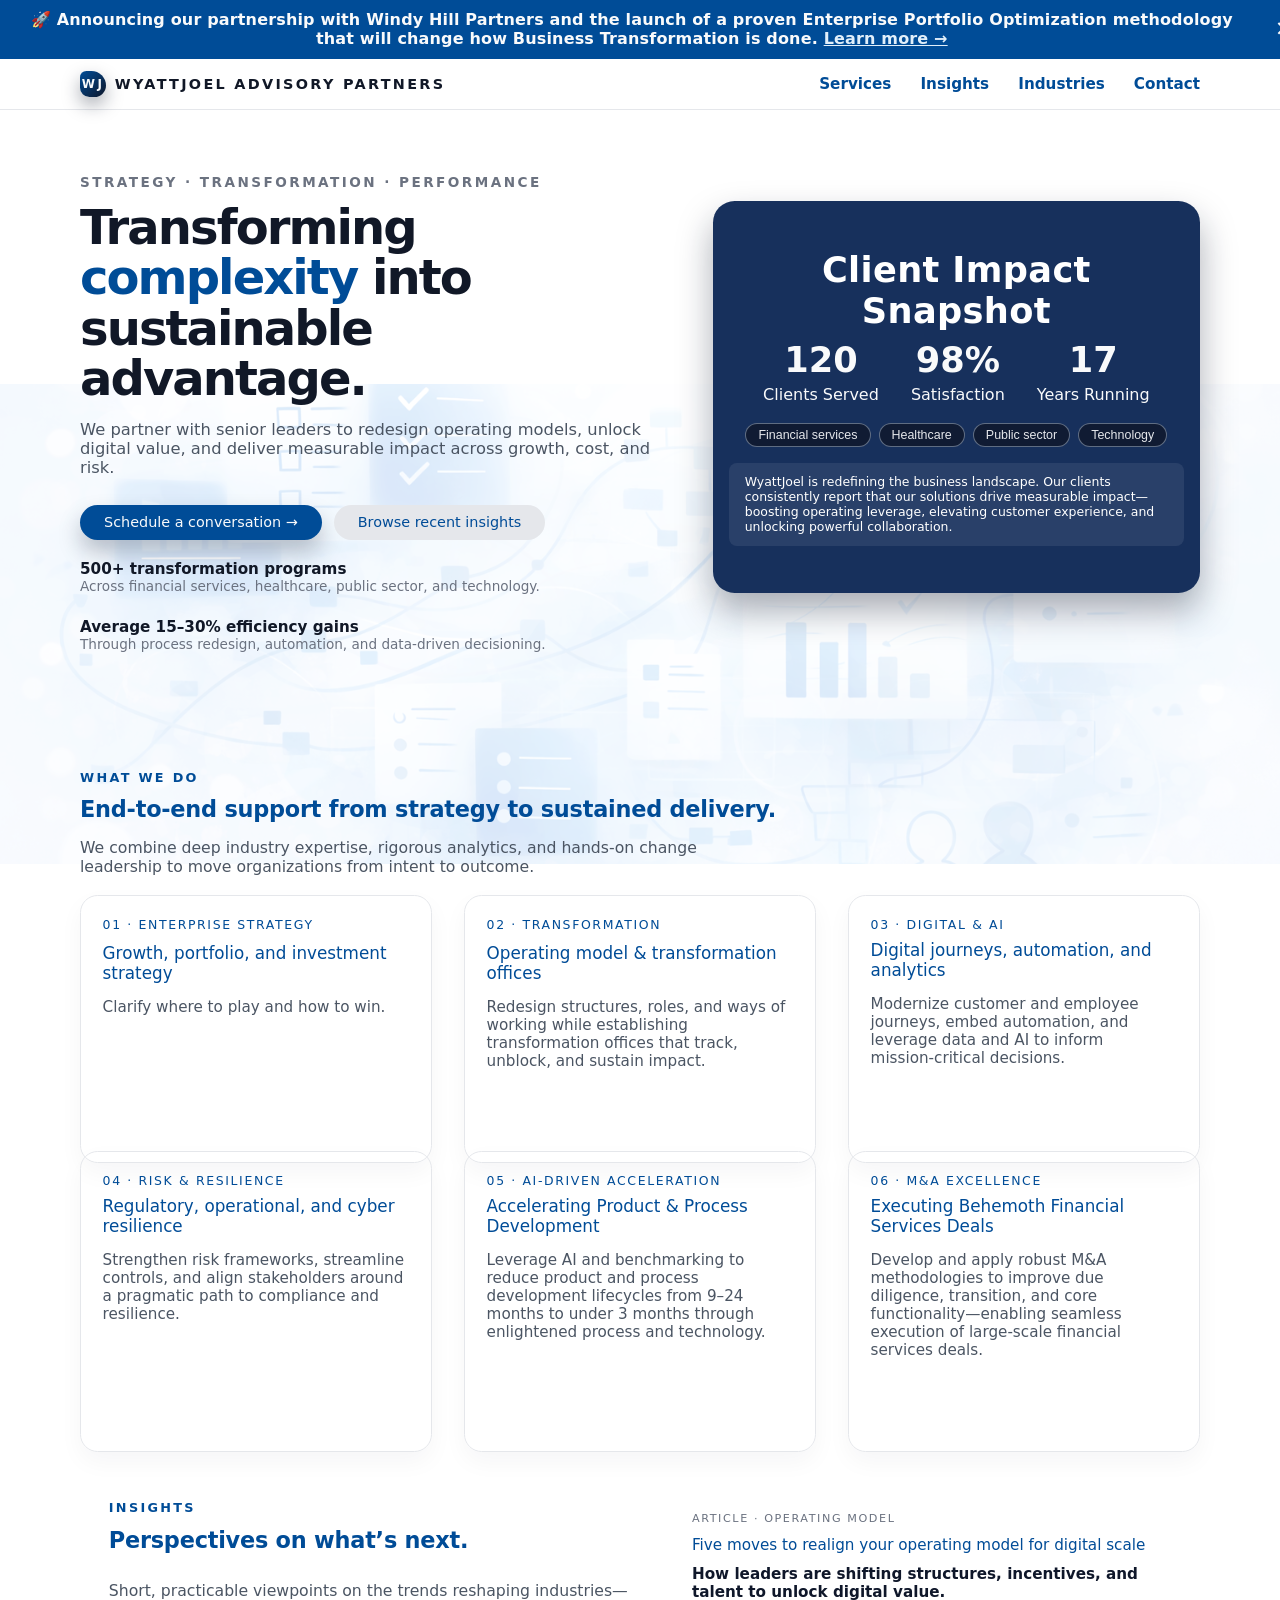
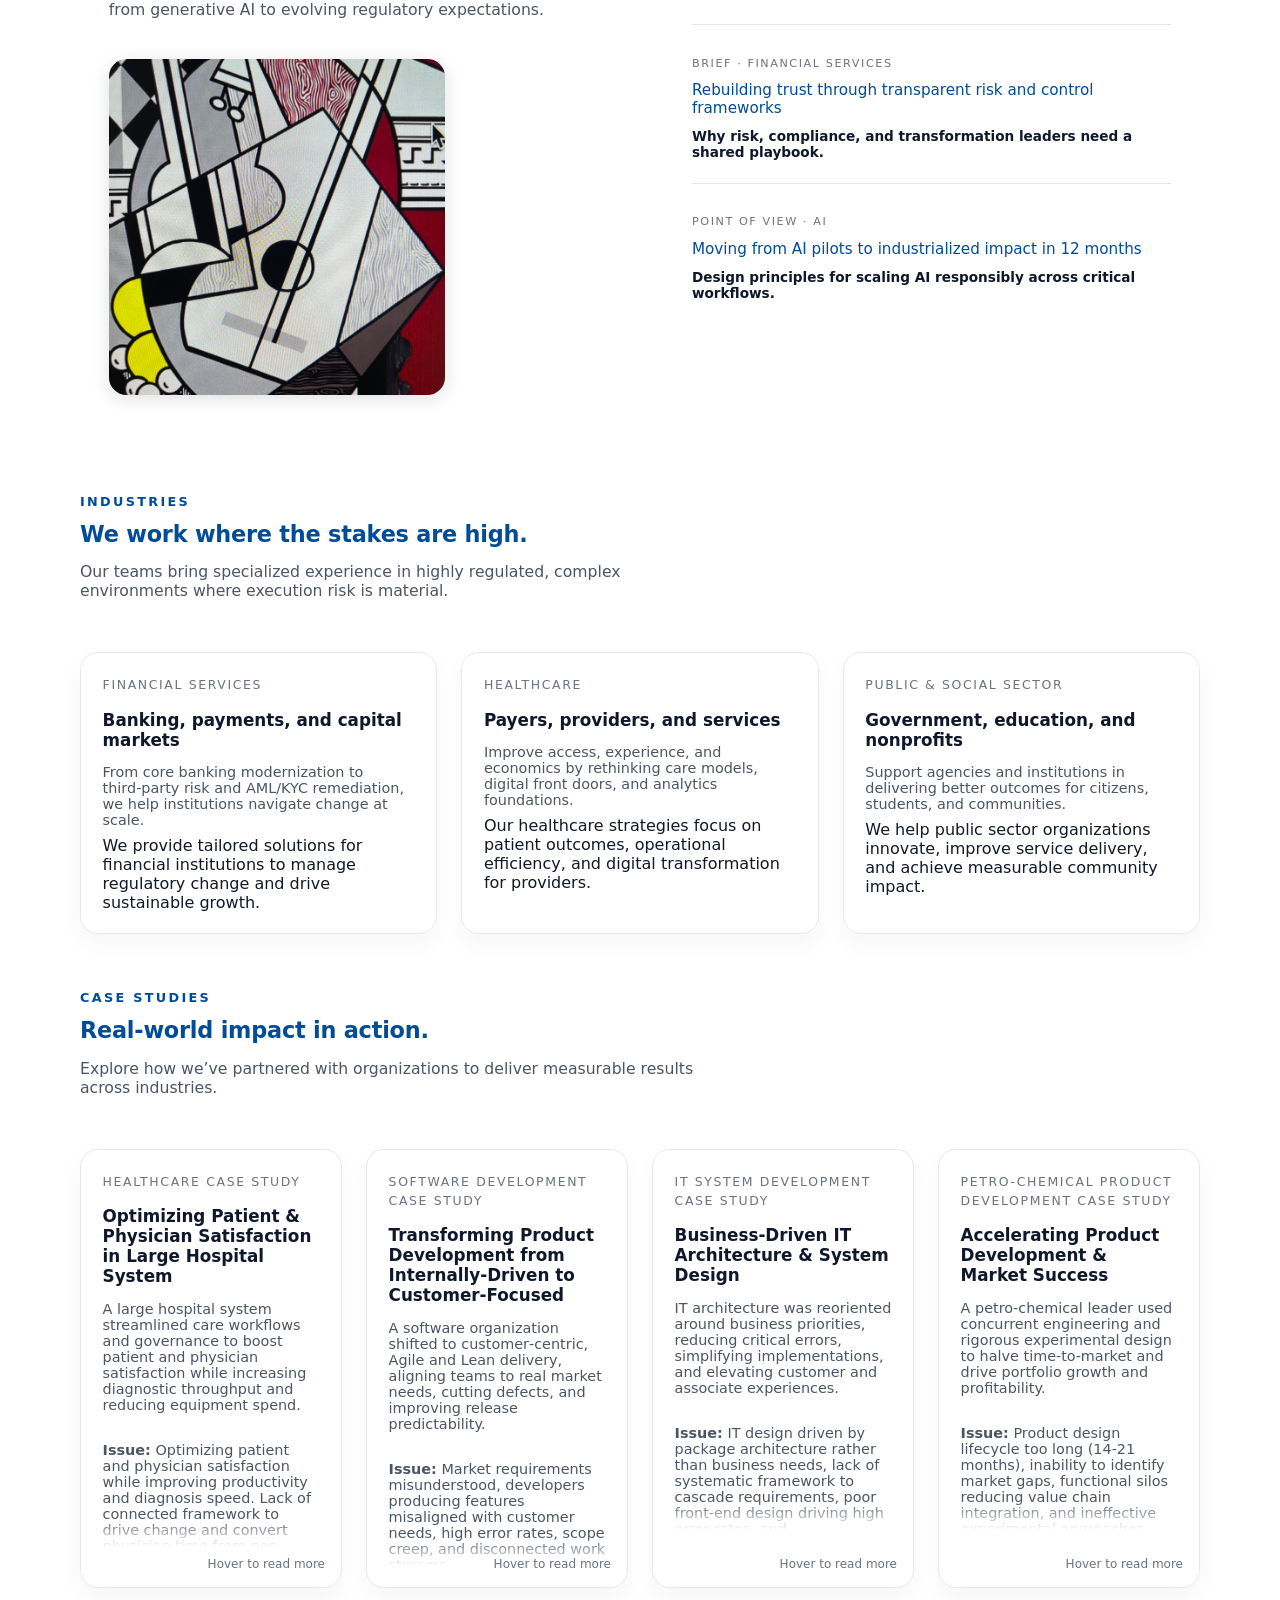
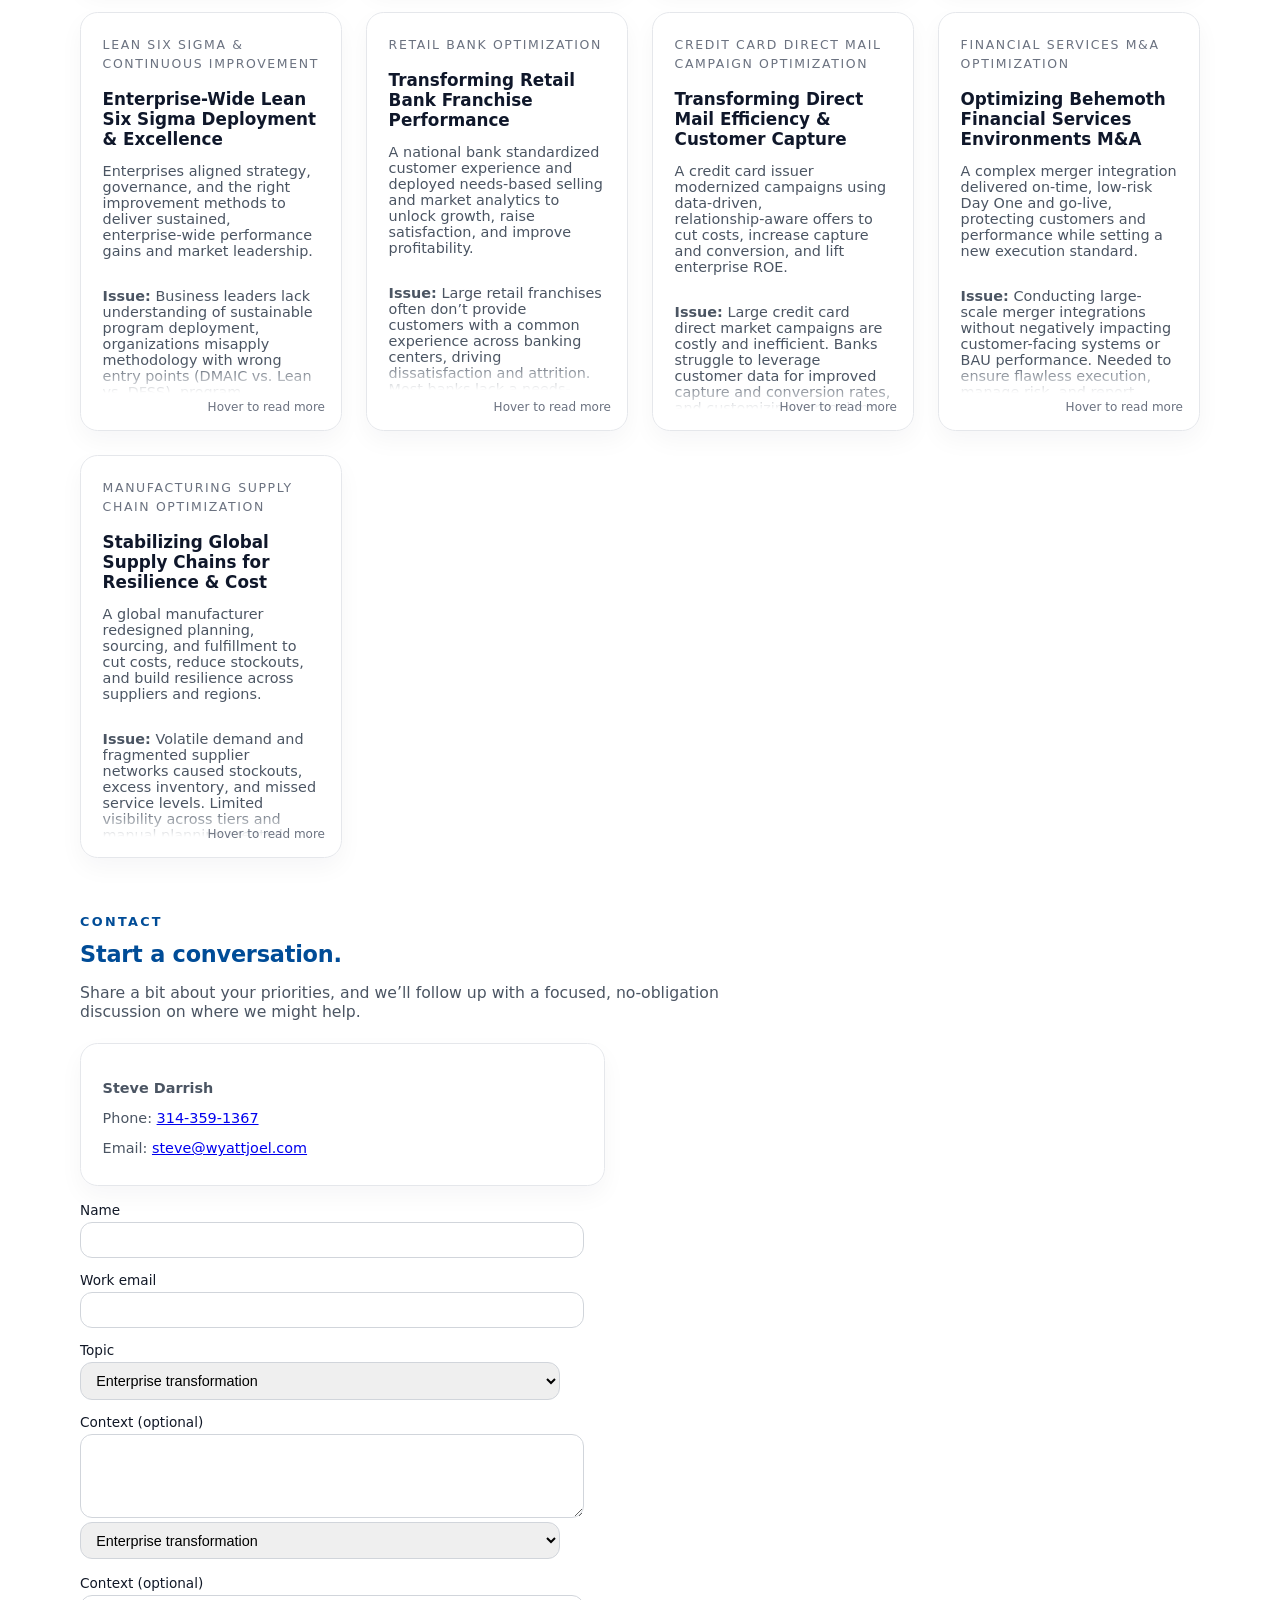
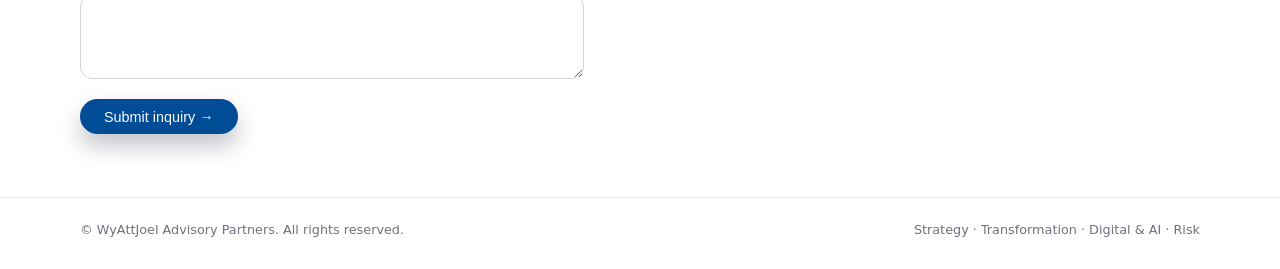
==== index.html @ 1a7e035e "deploy: f2192e4a402ccad7d4eb0377b4df9d57f9199a33" ====
<!DOCTYPE html>
<html lang="en">
 <head>
 <meta charset="UTF-8" />
  <title>WyAttJoel Advisory Partners</title>
  <meta name="viewport" content="width=device-width, initial-scale=1" />
  <style>
                                                                                          .pill-menu {
                                                                                            position: absolute;
                                                                                            left: 50%;
                                                                                            transform: translateX(-50%);
                                                                                            top: 110%;
                                                                                            min-width: 180px;
                                                                                            max-width: 220px;
                                                                                            width: auto;
                                                                                            background: #e1effa;
                                                                                            color: #17305c;
                                                                                            font-size: 0.85rem;
                                                                                            padding: 0.7rem 1rem;
                                                                                            border-radius: 0.7rem;
                                                                                            box-shadow: 0 4px 16px rgba(15,23,42,0.10);
                                                                                            z-index: 10;
                                                                                            margin-top: 0.3rem;
                                                                                            white-space: normal;
                                                                                            word-break: break-word;
                                                                                            text-align: left;
                                                                                            display: none;
                                                                                          }
                                                                                      .pill-row > div {
                                                                                        position: relative !important;
                                                                                      }
                                          @media (max-width: 800px) {
                                            .client-impact-card {
                                              padding: 0.7rem 0.4rem !important;
                                              max-width: 98vw !important;
                                              font-size: 0.95rem !important;
                                            }
                                            .client-impact-card h2 {
                                              font-size: 1.3rem !important;
                                              margin-bottom: 0.3rem !important;
                                            }
                                            .impact-stats {
                                              gap: 1rem !important;
                                            }
                                            .impact-number {
                                              font-size: 1.3rem !important;
                                            }
                                            .impact-label {
                                              font-size: 0.85rem !important;
                                            }
                                            .client-impact-card p {
                                              font-size: 0.68rem !important;
                                              padding: 0.5rem 0.7rem !important;
                                            }
                                          }
                                      @media (max-width: 800px) {
                                        .nav-inner {
                                          flex-direction: column !important;
                                          align-items: flex-start !important;
                                        }
                                        .brand {
                                          margin-bottom: 0.5rem !important;
                                        }
                                        nav:not(.mobile-nav) {
                                          display: flex !important;
                                          flex-direction: row !important;
                                          width: 100vw !important;
                                          justify-content: flex-start !important;
                                          align-items: center !important;
                                          margin-bottom: 0.5rem !important;
                                          overflow-x: auto !important;
                                          white-space: nowrap !important;
                                          font-size: 0.85rem !important;
                                          padding: 0 0.2rem !important;
                                        }
                                        nav:not(.mobile-nav) a {
                                          display: inline-block !important;
                                          white-space: nowrap !important;
                                          margin-right: 1.1rem !important;
                                          margin-bottom: 0 !important;
                                          font-size: 0.95em !important;
                                        }
                                        nav:not(.mobile-nav) a:last-child {
                                          margin-right: 0 !important;
                                        }
                                        .mobile-nav-btn, .mobile-nav {
                                          display: none !important;
                                        }
                                      }
                                  @media (max-width: 800px) {
                                    .nav-inner {
                                      flex-direction: column !important;
                                      align-items: flex-start !important;
                                    }
                                    .brand {
                                      margin-bottom: 0.5rem !important;
                                    }
                                    .mobile-nav-btn {
                                      display: flex !important;
                                      margin-top: 0.2rem !important;
                                      margin-bottom: 0.7rem !important;
                                      align-self: flex-start !important;
                                      position: relative !important;
                                      z-index: 1101 !important;
                                    }
                                    .nav-inner > nav:not(.mobile-nav) {
                                      display: none !important;
                                    }
                                    .mobile-nav {
                                      display: none !important;
                                      flex-direction: column !important;
                                      width: 100vw !important;
                                      position: absolute !important;
                                      top: 100% !important;
                                      left: 0 !important;
                                      background: #fff !important;
                                      z-index: 1100 !important;
                                      box-shadow: 0 4px 16px rgba(15,23,42,0.10) !important;
                                      padding: 1.2rem 1.5rem 1.5rem 1.5rem !important;
                                    }
                                    .mobile-nav.open {
                                      display: flex !important;
                                    }
                                    .mobile-nav a {
                                      white-space: nowrap !important;
                                      display: block !important;
                                      margin-bottom: 1rem !important;
                                      font-size: 1.1rem !important;
                                    }
                                    .mobile-nav a:last-child {
                                      margin-bottom: 0 !important;
                                    }
                                    .mobile-nav-close {
                                      align-self: flex-end !important;
                                      margin-bottom: 1rem !important;
                                      font-size: 2rem !important;
                                      background: none !important;
                                      border: none !important;
                                      color: #004c97 !important;
                                      cursor: pointer !important;
                                    }
                                  }
                              @media (max-width: 800px) {
                                .nav-inner {
                                  flex-direction: column !important;
                                  align-items: flex-start !important;
                                }
                                .brand {
                                  margin-bottom: 0.5rem;
                                }
                                .mobile-nav-btn {
                                  display: flex !important;
                                  margin-top: 0.2rem;
                                  margin-bottom: 0.7rem;
                                  align-self: flex-start;
                                }
                                nav:not(.mobile-nav) {
                                  display: none !important;
                                }
                                .mobile-nav {
                                  display: flex !important;
                                  flex-direction: column;
                                  width: 100vw;
                                  position: absolute;
                                  top: 100%;
                                  left: 0;
                                  background: #fff;
                                  z-index: 1000;
                                  box-shadow: 0 4px 16px rgba(15,23,42,0.10);
                                  padding: 1.2rem 1.5rem 1.5rem 1.5rem;
                                }
                                .mobile-nav a {
                                  white-space: nowrap;
                                  display: block;
                                  margin-bottom: 1rem;
                                  font-size: 1.1rem;
                                }
                                .mobile-nav a:last-child {
                                  margin-bottom: 0;
                                }
                                .mobile-nav-close {
                                  align-self: flex-end;
                                  margin-bottom: 1rem;
                                  font-size: 2rem;
                                  background: none;
                                  border: none;
                                  color: #004c97;
                                  cursor: pointer;
                                }
                              }
                          @media (max-width: 800px) {
                            .nav-inner {
                              flex-direction: column !important;
                              align-items: flex-start !important;
                            }
                            .brand {
                              margin-bottom: 0.5rem;
                            }
                            .mobile-nav-btn {
                              display: flex !important;
                              margin-top: 0.2rem;
                              margin-bottom: 0.7rem;
                              align-self: flex-start;
                            }
                            nav:not(.mobile-nav) {
                              width: 100%;
                              margin-bottom: 0.5rem;
                            }
                            nav:not(.mobile-nav) a {
                              white-space: nowrap;
                              display: inline-block;
                              margin-right: 1.2rem;
                              margin-bottom: 0;
                            }
                            nav:not(.mobile-nav) a:last-child {
                              margin-right: 0;
                            }
                          }
                      /* Hamburger and mobile nav styles */
                      @media (max-width: 800px) {
                        .mobile-nav-btn {
                          display: flex;
                        }
                        .mobile-nav {
                          display: none;
                        }
                        .mobile-nav.open {
                          display: flex;
                        }
                      }
                      @media (min-width: 801px) {
                        .mobile-nav-btn,
                        .mobile-nav {
                          display: none !important;
                        }
                      }
                      .mobile-nav-btn {
                        display: none;
                        background: none;
                        border: none;
                        position: absolute;
                        right: 1.5rem;
                        top: 1.2rem;
                        z-index: 20;
                        flex-direction: column;
                        justify-content: center;
                        align-items: center;
                        width: 38px;
                        height: 38px;
                        cursor: pointer;
                      }
                      .mobile-nav-btn span {
                        display: block;
                        width: 26px;
                        height: 3px;
                        margin: 4px 0;
                        background: #004c97;
                        border-radius: 2px;
                        transition: 0.2s;
                      }
                      .mobile-nav {
                        display: none;
                        position: fixed;
                        top: 0;
                        right: 0;
                        width: 80vw;
                        max-width: 320px;
                        height: 100vh;
                        background: #fff;
                        box-shadow: -2px 0 18px rgba(15,23,42,0.13);
                        z-index: 100;
                        padding: 2.5rem 1.5rem 1.5rem 2rem;
                        flex-direction: column;
                        gap: 1.5rem;
                        animation: slideInNav 0.22s cubic-bezier(.4,0,.2,1);
                      }
                      .mobile-nav a {
                        color: #004c97;
                        font-size: 1.15rem;
                        font-weight: 600;
                        text-decoration: none;
                        margin-bottom: 1.2rem;
                        display: block;
                      }
                      .mobile-nav-close {
                        position: absolute;
                        top: 1.1rem;
                        right: 1.2rem;
                        background: none;
                        border: none;
                        font-size: 2rem;
                        color: #004c97;
                        cursor: pointer;
                      }
                      @keyframes slideInNav {
                        from { right: -100vw; opacity: 0; }
                        to { right: 0; opacity: 1; }
                      }
                  /* Desktop: Set Pers.jpg to 3.5in x 3.5in in INSIGHTS */
                  @media (min-width: 601px) {
                    .insights-pers-img {
                      width: 3.5in !important;
                      height: 3.5in !important;
                      max-width: 100%;
                      max-height: 100%;
                      border-radius: 1.1rem;
                      object-fit: cover;
                      box-shadow: 0 4px 18px rgba(15,23,42,0.13);
                      display: block;
                      margin-top: 1.1rem;
                      margin-bottom: 0.7rem;
                    }
                  }
              /* Mobile improvements for Client Impact Snapshot */
              @media (max-width: 600px) {
                .client-impact-card {
                  max-width: 380px !important;
                  min-width: 260px !important;
                  width: 90vw !important;
                  margin-left: auto !important;
                  margin-right: auto !important;
                  padding: 0.8rem 0.5rem !important;
                  box-sizing: border-box !important;
                  border-radius: 1.35rem !important;
                }
                .client-impact-card h2 {
                  font-size: 1.3rem !important;
                  padding: 0 0.2rem !important;
                }
                .impact-stats {
                  flex-direction: row !important;
                  gap: 1rem !important;
                  justify-content: center !important;
                  align-items: flex-start !important;
                }
                .pill-row {
                  flex-wrap: nowrap !important;
                  gap: 0.18rem !important;
                  justify-content: center !important;
                  overflow-x: auto !important;
                }
                .pill {
                  min-width: 60px !important;
                  max-width: 90px !important;
                  font-size: 0.62rem !important;
                  padding: 0.11rem 0.32rem !important;
                }
                .client-impact-card p,
                .client-impact-card .impact-label,
                .client-impact-card .impact-number {
                  font-size: 0.95rem !important;
                }
                .client-impact-card p:last-child {
                  font-size: 0.68rem !important;
                  line-height: 1.2 !important;
                  margin-top: 0.5rem !important;
                }
              }
          /* WHAT WE DO hover popup: match INSIGHTS style exactly */
          .whatwedo-hover-popup {
            display: none;
            position: absolute;
            left: 0;
            top: 100%;
            width: 100%;
            background: transparent;
            color: #17305c;
            font-size: 0.85rem;
            font-family: 'Inter', 'Segoe UI', Arial, sans-serif;
            font-weight: 400;
            padding: 0.7rem 1rem;
            border-radius: 0.7rem;
            box-shadow: 0 4px 16px rgba(15,23,42,0.10);
            z-index: 2;
            margin-top: 0.3rem;
            white-space: normal;
            word-break: break-word;
            text-align: left;
            text-transform: none !important;
            /* Remove all-caps, force sentence case */
            letter-spacing: normal !important;
          }
          .hover-col:hover .whatwedo-hover-popup,
          .hover-col:focus-within .whatwedo-hover-popup {
            display: block;
          }
      </footer>
          margin-top: 0.2rem;
        }
        .impact-actions {
          display: flex;
          gap: 1rem;
          margin-bottom: 1.1rem;
        }
        .impact-btn {
          background: #17305c;
          color: #f9fafb;
          border: none;
          border-radius: 0.7rem;
          padding: 0.6rem 1.2rem;
          font-size: 1rem;
          font-weight: 500;
          cursor: pointer;
          transition: background 0.15s;
          white-space: nowrap;
        }
        .impact-btn:hover, .impact-btn:focus {
          background: #25447a;
        }
        .client-impact-card p {
          font-size: 1rem;
          margin: 0.5rem 0 0 0;
          color: #e0eaff;
        }
    body {
      margin: 0;
      font-family: system-ui, -apple-system, BlinkMacSystemFont, "Segoe UI", sans-serif;
      background: transparent;
      color: #111827;
      -webkit-font-smoothing: antialiased;
    }
    /* Removed animated gradient background */
    header {
      position: sticky;
      top: 0;
      background: rgba(255,255,255,0.96);
      backdrop-filter: blur(12px);
      border-bottom: 1px solid #e5e7eb;
      z-index: 10;
    }
    .nav-inner {
      max-width: 1120px;
      margin: 0 auto;
      padding: 0.75rem 1.5rem;
      display: flex;
      justify-content: space-between;
      align-items: center;
      gap: 1rem;
    }






















    
    .brand {
      display: flex;
      align-items: center;
      gap: 0.55rem;
      font-size: 0.9rem;
      font-weight: 600;
      letter-spacing: .16em;
      text-transform: uppercase;
    }
    .brand-mark {
      width: 26px;
      height: 26px;
      border-radius: 30% 70% 55% 45%;
      background: linear-gradient(135deg, #004c97, #0f172a);
      display: flex;
      justify-content: center;
      align-items: center;
      color: #f9fafb;
      font-size: 0.75rem;
      font-weight: 700;
      box-shadow: 0 8px 18px rgba(15,23,42,0.35);
    }
    nav a {
      margin-left: 1.5rem;
      font-size: 0.95rem;
      color: #6b7280;
      text-decoration: none;
      position: relative;
      padding-bottom: 0.15rem;
    }
    nav a::after {
      content: "";
      position: absolute;
      left: 0; right: 0; bottom: 0;
      height: 2px;
      border-radius: 999px;
      background: #004c97;
      transform: scaleX(0);
      transform-origin: center;
      transition: transform 0.18s ease-out;
    }
    nav a:hover::after {
      transform: scaleX(1);
    }
    .shell {
      max-width: 1120px;
      margin: 0 auto;
      padding: 2.5rem 1.5rem 0.9rem;
    }
    .hero {
      display: grid;
      grid-template-columns: minmax(0, 3fr) minmax(260px, 2.5fr);
      gap: 3rem;
      align-items: center;
      margin-top: 1.5rem;
      margin-bottom: 0.06rem;
    }
    .eyebrow {
      font-size: 0.85rem;
      text-transform: uppercase;
      letter-spacing: .18em;
      color: #6b7280;
      margin-bottom: 0.75rem;
      font-weight: 600;
    }
    h1 {
      font-size: clamp(2.3rem, 4vw, 3rem);
      line-height: 1.05;
      letter-spacing: -0.04em;
      margin: 0 0 1rem;
    }
    h1 span {
      color: #004c97;
    }
    .hero p {
      color: #4b5563;
      font-size: 1.02rem;
      max-width: 36rem;
      margin-bottom: 1.75rem;
    }
    .btn-row {
      display: flex;
      flex-wrap: wrap;
      gap: 0.75rem;
      margin-bottom: 1.25rem;
    }
    .btn {
      border-radius: 999px;
      border: none;
      padding: 0.6rem 1.5rem;
      font-size: 0.9rem;
      font-weight: 500;
      cursor: pointer;
      display: inline-flex;
      align-items: center;
      gap: 0.35rem;
      transition: transform 0.12s ease-out, box-shadow 0.12s ease-out, background 0.12s ease-out;
      text-decoration: none;
    }
    .btn-primary {
      background: #004c97;
      color: #f9fafb;
      box-shadow: 0 12px 22px rgba(15,23,42,0.25);
    }
    .btn-primary:hover {
      transform: translateY(-1px);
      box-shadow: 0 18px 30px rgba(15,23,42,0.3);
      background: #00376f;
    }
    .btn-outline {
      background: transparent;
      border: 1px solid #cbd5e1;
      color: #111827;
    }
    .btn-outline:hover {
      background: #e5f0ff;
      border-color: #93c5fd;
      transform: translateY(-1px);
    }
    .hero-meta {
      display: flex;
      flex-wrap: wrap;
      gap: 1.5rem;
      font-size: 0.85rem;
      color: #6b7280;
    }
    .hero-meta strong {
      display: block;
      color: #111827;
      font-size: 0.95rem;
    }
    .hero-card {
      background: radial-gradient(circle at top, #e1effa 0, transparent 55%), #020617;
      color: #e5e7eb;
      border-radius: 1.35rem;
      padding: 1.75rem 1.6rem;
      box-shadow: 0 18px 35px rgba(15,23,42,0.35);
    }
    .hero-card h2 {
      font-size: 1.1rem;
      margin-bottom: 0.5rem;
      letter-spacing: .16em;
      text-transform: uppercase;
      color: #0f172a;
    }
    .hero-card-main {
      margin-bottom: 1rem;
    }
    .hero-card-main strong {
      font-size: 1.9rem;
      display: block;
      letter-spacing: -0.03em;
    }
    .hero-card-main span {
      font-size: 0.9rem;
      color: #9ca3af;
    }
    .pill-row {
      display: flex;
      flex-wrap: wrap;
      gap: 0.55rem;
      margin: 0.75rem 0 1.25rem;
    }
    .pill {
      border-radius: 999px;
      border: 1px solid rgba(148,163,184,0.6);
      padding: 0.25rem 0.75rem;
      font-size: 0.78rem;
      color: #e5e7eb;
      background: rgba(15,23,42,0.8);
    }
    .card-grid {
      display: grid;
      grid-template-columns: repeat(auto-fit, minmax(230px, 1fr));
      gap: 1.5rem;
      margin-top: 3.25rem;
    }
    .section-label {
      font-size: 0.8rem;
      letter-spacing: .18em;
      text-transform: uppercase;
      color: #6b7280;
      margin-bottom: 0.75rem;
      font-weight: 600;
    }
    .section-title {
      font-size: 1.4rem;
      margin-bottom: 0.75rem;
      letter-spacing: -0.01em;
      color: #004c97;
      font-weight: bold;
    }
    .section-lead {
      font-size: 0.98rem;
      color: #4b5563;
      max-width: 40rem;
      margin-bottom: 1.4rem;
    }
    .card {
      border-radius: 1.1rem;
      border: 1px solid #e5e7eb;
      padding: 1.3rem 1.35rem;
      background: transparent;
      box-shadow: 0 10px 24px rgba(15,23,42,0.04);
    }
    .card.case-study {
      position: relative;
      overflow: hidden;
      cursor: default;
    }
    .card.case-study .case-body {
      max-height: 7.5rem;
      overflow: hidden;
      transition: max-height 0.2s ease;
      -webkit-mask-image: linear-gradient(to bottom, black 75%, transparent 100%);
      mask-image: linear-gradient(to bottom, black 75%, transparent 100%);
    }
    .card.case-study:hover .case-body,
    .card.case-study:focus-within .case-body {
      max-height: none;
      -webkit-mask-image: none;
      mask-image: none;
    }
    .card.case-study .hover-indicator {
      position: absolute;
      right: 1rem;
      bottom: 1rem;
      font-size: 0.75rem;
      color: #6b7280;
    }
    .card h3 {
      font-size: 1.05rem;
      margin-bottom: 0.4rem;
      color: #0f172a;
    }
    .card p {
      font-size: 0.9rem;
      color: #4b5563;
      margin-bottom: 0.5rem;
    }
    .card span {
      font-size: 0.78rem;
      text-transform: uppercase;
      letter-spacing: .13em;
      color: #6b7280;
    }
    .insights {
      margin-top: 3.75rem;
      border-radius: 1.35rem;
      background: transparent;
      padding: 2rem 1.8rem;
    }
    .insights-grid {
      display: grid;
      grid-template-columns: minmax(0, 2.3fr) minmax(0, 2fr);
      gap: 2rem;
      align-items: flex-start;
    }
    .insight-item {
      padding: 0.75rem 0;
      border-bottom: 1px solid #e5e7eb;
      position: relative;
    }
    .insight-hover-desc {
      display: none;
      position: absolute;
      left: 0;
      top: 100%;
      width: 100%;
      background: #e1effa;
      color: #17305c;
      font-size: 0.85rem;
      padding: 0.7rem 1rem;
      border-radius: 0.7rem;
      box-shadow: 0 4px 16px rgba(15,23,42,0.10);
      z-index: 2;
      margin-top: 0.3rem;
      white-space: normal;
      word-break: break-word;
      text-align: left;
    }
    .insight-item:hover .insight-hover-desc,
    .insight-item:focus-within .insight-hover-desc {
      display: block;
    }
          .whatwedo-hover-popup {
            display: none !important;
            position: absolute !important;
            left: 0 !important;
            top: 100% !important;
            width: 100% !important;
            background: #e1effa !important;
            color: #17305c !important;
            font-size: 0.85rem !important;
            padding: 0.7rem 1rem !important;
            border-radius: 0.7rem !important;
            box-shadow: 0 4px 16px rgba(15,23,42,0.10) !important;
            z-index: 2 !important;
            margin-top: 0.3rem !important;
            white-space: normal !important;
            word-break: break-word !important;
            text-align: left !important;
            text-transform: none !important;
        }
        .hover-col:hover .whatwedo-hover-popup,
        .hover-col:focus-within .whatwedo-hover-popup {
            display: block !important;
        }
      text-align: left;
    }
    .industry-card:hover .industry-hover-desc,
    .industry-card:focus-within .industry-hover-desc {
      display: block;
    }
    .insight-item:last-child {
      border-bottom: none;
    }
    .insight-tag {
      font-size: 0.7rem;
      text-transform: uppercase;
      letter-spacing: .14em;
      color: #6b7280;
      margin-bottom: 0.2rem;
    }
    .insight-item h4 {
      font-size: 0.95rem;
      margin: 0 0 0.15rem;
      color: #0f172a;
    }
    .insight-item p {
      font-size: 0.85rem;
      color: #6b7280;
      margin: 0;
    }
    footer {
      border-top: 1px solid #e5e7eb;
      padding: 1.5rem 1.5rem 2rem;
      font-size: 0.8rem;
      color: #6b7280;
      margin-top: 3rem;
    }
    footer .footer-inner {
      max-width: 1120px;
      margin: 0 auto;
      display: flex;
      flex-wrap: wrap;
      justify-content: space-between;
      gap: 1rem;
      align-items: center;
    }
    @media (max-width: 800px) {
      .hero {
        grid-template-columns: minmax(0, 1fr);
      }
    }
  </style>
</head>
<body>
  <!-- New Product Announcement Banner -->
  <div id="announcement-banner" style="width:100%; background:#004c97; color:#f9fafb; text-align:center; padding:0.65rem 1rem; font-size:1rem; font-weight:600; letter-spacing:0.01em; position:relative; z-index:1000; display:flex; align-items:center; justify-content:center; gap:1rem;">
    <span>🚀 <strong>Announcing our partnership with Windy Hill Partners</strong> and the launch of a proven Enterprise Portfolio Optimization methodology that will change how Business Transformation is done. <a href="#contact" style="color:#e1effa; text-decoration:underline; font-weight:700;">Learn more →</a></span>
    <button onclick="document.getElementById('announcement-banner').style.display='none'" aria-label="Dismiss announcement" style="background:none; border:none; color:#f9fafb; font-size:1.3rem; cursor:pointer; line-height:1; padding:0 0.2rem; margin-left:0.5rem;">✕</button>
  </div>
  <!-- Background banner: image.png, 4in from top, 5in tall, full width, less vivid -->
  <div style="position:fixed; top:4in; left:0; width:100vw; height:5in; overflow:hidden; z-index:-1;">
    <img src="image.png" alt="Background Banner" style="width:100vw; height:5in; object-fit:cover; display:block; opacity:0.21;">
    <div style="position:absolute; top:0; left:0; width:100%; height:100%; background:white; opacity:0.18;"></div>
  </div>
<header>
  <div class="nav-inner" style="position:relative;">
    <div class="brand">
      <div class="brand-mark">WJ</div>
      WyattJoel Advisory Partners
    </div>
    <nav class="main-nav">
      <a href="#services" style="color:#004c97; font-weight:bold;">Services</a>
      <a href="#insights" style="color:#004c97; font-weight:bold;">Insights</a>
      <a href="#industries" style="color:#004c97; font-weight:bold;">Industries</a>
      <a href="#contact" style="color:#004c97; font-weight:bold;">Contact</a>
    </nav>
  </div>
</header>

<main class="shell">
  <section class="hero">
    <div>
      <div class="eyebrow">Strategy · Transformation · Performance</div>
      <h1>Transforming <span>complexity</span> into sustainable advantage.</h1>
      <p>
        We partner with senior leaders to redesign operating models, unlock digital value,
        and deliver measurable impact across growth, cost, and risk.
      </p>
      <div class="btn-row">
        <a href="#contact" class="btn btn-primary" style="background:#004c97; color:#f9fafb; border:none;">Schedule a conversation →</a>
        <a href="#insights" class="btn btn-outline" style="background:#e5e7eb; color:#004c97; border:none;">Browse recent insights</a>
      </div>
      <div class="hero-meta">
        <div>
          <strong>500+ transformation programs</strong>
          Across financial services, healthcare, public sector, and technology.
        </div>
        <div>
          <strong>Average 15–30% efficiency gains</strong>
          Through process redesign, automation, and data-driven decisioning.
        </div>
      </div>
    </div>
    <div class="client-impact-card" style="background: #17305c; color: #f9fafb; border-radius: 1.35rem; padding: 1.2rem 1rem; box-shadow: 0 18px 35px rgba(15,23,42,0.35); margin-bottom:2rem; text-align:center; max-width:540px; margin-left:auto; margin-right:auto; opacity:1;">
      <h2 style="text-align:center; font-size:2.2rem; margin-bottom:0.5rem; color:#e5e7eb; font-weight:700; background:transparent; letter-spacing:0.01em; filter:brightness(2.2);">Client Impact Snapshot</h2>
      <div class="impact-stats" style="display:flex; justify-content:center; gap:2rem; margin-bottom:1.2rem; text-align:center;">
        <div>
          <span class="impact-number" style="font-size:2.2rem; font-weight:700; display:block;">120</span>
          <span class="impact-label" style="display:block; font-size:1rem; margin-top:0.3rem;">Clients Served</span>
        </div>
        <div>
          <span class="impact-number" style="font-size:2.2rem; font-weight:700; display:block;">98%</span>
          <span class="impact-label" style="display:block; font-size:1rem; margin-top:0.3rem;">Satisfaction</span>
        </div>
        <div>
          <span class="impact-number" style="font-size:2.2rem; font-weight:700; display:block;">17</span>
          <span class="impact-label" style="display:block; font-size:1rem; margin-top:0.3rem;">Years Running</span>
        </div>
      </div>
        <div class="pill-row" style="display:flex; gap:0.5rem; justify-content:center; align-items:flex-start; flex-wrap:nowrap; margin-bottom:0.7rem; position:relative;">
          <div style="display:flex; flex-direction:column; align-items:center; position:relative;">
            <button class="pill" aria-haspopup="true" aria-expanded="false" aria-controls="pill-menu-1" tabindex="0" type="button">Financial services</button>
            <span class="pill-menu" id="pill-menu-1" role="menu" aria-label="Financial services details" style="display:none; position:absolute; left:50%; transform:translateX(-50%); top:110%; min-width:180px; max-width:220px; width:auto; background:#e1effa; color:#17305c; font-size:0.85rem; padding:0.7rem 1rem; border-radius:0.7rem; box-shadow:0 4px 16px rgba(15,23,42,0.10); z-index:10; margin-top:0.3rem; white-space:normal; word-break:break-word; text-align:left;">We help banks, insurers, and asset managers modernize operations, manage risk, and drive growth through digital transformation and regulatory expertise.</span>
          </div>
          <div style="display:flex; flex-direction:column; align-items:center; position:relative;">
            <button class="pill" aria-haspopup="true" aria-expanded="false" aria-controls="pill-menu-2" tabindex="0" type="button">Healthcare</button>
            <span class="pill-menu" id="pill-menu-2" role="menu" aria-label="Healthcare details" style="display:none; position:absolute; left:50%; transform:translateX(-50%); top:110%; min-width:180px; max-width:220px; width:auto; background:#e1effa; color:#17305c; font-size:0.85rem; padding:0.7rem 1rem; border-radius:0.7rem; box-shadow:0 4px 16px rgba(15,23,42,0.10); z-index:10; margin-top:0.3rem; white-space:normal; word-break:break-word; text-align:left;">Our healthcare work improves patient outcomes, streamlines care delivery, and enables providers to leverage data and technology for better results.</span>
          </div>
          <div style="display:flex; flex-direction:column; align-items:center; position:relative;">
            <button class="pill" aria-haspopup="true" aria-expanded="false" aria-controls="pill-menu-3" tabindex="0" type="button">Public sector</button>
            <span class="pill-menu" id="pill-menu-3" role="menu" aria-label="Public sector details" style="display:none; position:absolute; left:50%; transform:translateX(-50%); top:110%; min-width:180px; max-width:220px; width:auto; background:#e1effa; color:#17305c; font-size:0.85rem; padding:0.7rem 1rem; border-radius:0.7rem; box-shadow:0 4px 16px rgba(15,23,42,0.10); z-index:10; margin-top:0.3rem; white-space:normal; word-break:break-word; text-align:left;">We support government, education, and nonprofits in delivering better outcomes for citizens, students, and communities through innovation and efficiency.</span>
          </div>
          <div style="display:flex; flex-direction:column; align-items:center; position:relative;">
            <button class="pill" aria-haspopup="true" aria-expanded="false" aria-controls="pill-menu-4" tabindex="0" type="button">Technology</button>
            <span class="pill-menu" id="pill-menu-4" role="menu" aria-label="Technology details" style="display:none; position:absolute; left:50%; transform:translateX(-50%); top:110%; min-width:180px; max-width:220px; width:auto; background:#e1effa; color:#17305c; font-size:0.85rem; padding:0.7rem 1rem; border-radius:0.7rem; box-shadow:0 4px 16px rgba(15,23,42,0.10); z-index:10; margin-top:0.3rem; white-space:normal; word-break:break-word; text-align:left;">Our technology practice helps organizations harness automation, analytics, and AI to unlock new value, improve performance, and stay ahead of change.</span>
          </div>
        </div>
      <p style="font-size:0.78rem; margin-top:1rem; color:#fff; background:rgba(255,255,255,0.08); border-radius:0.5rem; padding:0.7rem 1rem; text-align:left; font-weight:400;">
        <span>WyattJoel is redefining the business landscape. Our clients consistently report that our solutions drive measurable impact—boosting operating leverage, elevating customer experience, and unlocking powerful collaboration.</span>
      </p>
</div>
      </p>
    </aside>
  </section>

  <section id="services" style="margin-top:1.6rem;">
    <div class="section-label" style="margin-bottom:0.7rem; color:#004c97; font-weight:bold;">WHAT WE DO</div>
    <div class="section-title" style="margin-bottom:0.7rem;">End‑to‑end support from strategy to sustained delivery.</div>
    <p class="section-lead" style="margin-bottom:1.2rem;">
      We combine deep industry expertise, rigorous analytics, and hands‑on change leadership
      to move organizations from intent to outcome.
    </p>
    <div style="display:flex; flex-wrap:wrap; gap:2rem; margin-bottom:2.2rem;">
      <div style="flex:1; min-width:280px; max-width:400px;">
        <article class="card" style="height:100%; margin-bottom:1.2rem;">
          <span style="margin-bottom:0.7rem; display:block; color:#004c97; font-weight:normal;">01 · <span style="color:#004c97; font-weight:normal;">Enterprise strategy</span></span>
          <h3 style="margin-top:0; margin-bottom:0.7rem; color:#004c97; font-weight:normal;">Growth, portfolio, and investment strategy</h3>
          <div class="hover-col" style="position:relative; cursor:pointer; max-width:320px; margin:0 auto; margin-bottom:0.5rem; text-align:left;">
            <span class="whatwedo-hover-popup">Align leadership on direction, and build executable roadmaps anchored in tangible value.</span>
            <p style="margin-bottom:0; font-size:0.95rem; max-width:320px; white-space:normal; overflow-wrap:break-word; text-align:left;">Clarify where to play and how to win.</p>
            <script>document.currentScript.parentElement.onmouseover=function(){this.querySelector('.insight-hover-desc').style.display='block'};document.currentScript.parentElement.onmouseout=function(){this.querySelector('.insight-hover-desc').style.display='none'};</script>
          </div>
        </article>
      </div>
      <div style="flex:1; min-width:280px; max-width:400px;">
        <article class="card" style="height:100%; margin-bottom:1.2rem;">
          <span style="margin-bottom:0.7rem; display:block; color:#004c97; font-weight:normal;">02 · <span style="color:#004c97; font-weight:normal;">Transformation</span></span>
          <h3 style="margin-top:0; margin-bottom:0.7rem; color:#004c97; font-weight:normal;">Operating model & transformation offices</h3>
          <div class="hover-col" style="position:relative; cursor:pointer; max-width:320px; margin:0 auto; margin-bottom:0.5rem; text-align:left;">
            <span class="whatwedo-hover-popup">Transformation offices help sustain impact and unblock progress.</span>
            <p style="font-size:0.95rem; max-width:320px; white-space:normal; overflow-wrap:break-word; margin-bottom:0.5rem; text-align:left;">Redesign structures, roles, and ways of working while establishing transformation offices that track, unblock, and sustain impact.</p>
            <script>document.currentScript.parentElement.onmouseover=function(){this.querySelector('.insight-hover-desc').style.display='block'};document.currentScript.parentElement.onmouseout=function(){this.querySelector('.insight-hover-desc').style.display='none'};</script>
          </div>
        </article>
      </div>
      <div style="flex:1; min-width:280px; max-width:400px;">
        <article class="card" style="height:100%; margin-bottom:1.2rem;">
          <span style="margin-bottom:0.5rem; display:block; color:#004c97; font-weight:normal;">03 · <span style="color:#004c97; font-weight:normal;">Digital & AI</span></span>
          <h3 style="margin-top:0; margin-bottom:0.5rem; color:#004c97; font-weight:normal;">Digital journeys, automation, and analytics</h3>
          <div class="hover-col" style="position:relative; cursor:pointer; max-width:320px; margin:0 auto; margin-bottom:0.5rem; text-align:left;">
            <span class="whatwedo-hover-popup">Digital transformation enables better decisions and improved performance.</span>
            <p style="font-size:0.95rem; max-width:320px; white-space:normal; overflow-wrap:break-word; margin-bottom:0.5rem; text-align:left;">Modernize customer and employee journeys, embed automation, and leverage data and AI to inform mission‑critical decisions.</p>
            <script>document.currentScript.parentElement.onmouseover=function(){this.querySelector('.insight-hover-desc').style.display='block'};document.currentScript.parentElement.onmouseout=function(){this.querySelector('.insight-hover-desc').style.display='none'};</script>
          </div>
        </article>
      </div>
      <div style="flex:1; min-width:280px; max-width:400px;">
        <article class="card" style="height:100%; margin-bottom:1.2rem;">
          <span style="margin-bottom:0.5rem; display:block; color:#004c97; font-weight:normal;">04 · <span style="color:#004c97; font-weight:normal;">Risk & resilience</span></span>
          <h3 style="margin-top:0; margin-bottom:0.5rem; color:#004c97; font-weight:normal;">Regulatory, operational, and cyber resilience</h3>
          <div class="hover-col" style="position:relative; cursor:pointer; max-width:320px; margin:0 auto; margin-bottom:0.5rem; text-align:left;">
            <span class="whatwedo-hover-popup">Resilience is built through strong frameworks and stakeholder alignment.</span>
            <p style="font-size:0.95rem; max-width:320px; white-space:normal; overflow-wrap:break-word; margin-bottom:0.5rem; text-align:left;">Strengthen risk frameworks, streamline controls, and align stakeholders around a pragmatic path to compliance and resilience.</p>
            <script>document.currentScript.parentElement.onmouseover=function(){this.querySelector('.insight-hover-desc').style.display='block'};document.currentScript.parentElement.onmouseout=function(){this.querySelector('.insight-hover-desc').style.display='none'};</script>
          </div>
        </article>
      </div>
      <div style="flex:1; min-width:280px; max-width:400px;">
        <article class="card" style="height:100%; margin-bottom:1.2rem;">
          <span style="margin-bottom:0.5rem; display:block; color:#004c97; font-weight:normal;">05 · <span style="color:#004c97; font-weight:normal;">AI-Driven Acceleration</span></span>
          <h3 style="margin-top:0; margin-bottom:0.5rem; color:#004c97; font-weight:normal;">Accelerating Product & Process Development</h3>
          <div class="hover-col" style="position:relative; cursor:pointer; max-width:320px; margin:0 auto; margin-bottom:0.5rem; text-align:left;">
            <span class="whatwedo-hover-popup">AI-powered benchmarking and process redesign enable organizations to dramatically accelerate innovation cycles, cut time-to-market, and achieve breakthrough results in both product and process development.</span>
            <p style="font-size:0.95rem; max-width:320px; white-space:normal; overflow-wrap:break-word; margin-bottom:0.5rem; text-align:left;">Leverage AI and benchmarking to reduce product and process development lifecycles from 9–24 months to under 3 months through enlightened process and technology.</p>
            <script>document.currentScript.parentElement.onmouseover=function(){this.querySelector('.insight-hover-desc').style.display='block'};document.currentScript.parentElement.onmouseout=function(){this.querySelector('.insight-hover-desc').style.display='none'};</script>
          </div>
        </article>
      </div>
      <div style="flex:1; min-width:280px; max-width:400px;">
        <article class="card" style="height:100%; margin-bottom:1.2rem;">
          <span style="margin-bottom:0.5rem; display:block; color:#004c97; font-weight:normal;">06 · <span style="color:#004c97; font-weight:normal;">M&A Excellence</span></span>
          <h3 style="margin-top:0; margin-bottom:0.5rem; color:#004c97; font-weight:normal;">Executing Behemoth Financial Services Deals</h3>
          <div class="hover-col" style="position:relative; cursor:pointer; max-width:320px; margin:0 auto; margin-bottom:0.5rem; text-align:left;">
            <span class="whatwedo-hover-popup">Our proven M&amp;A approach streamlines due diligence, accelerates transition, and ensures core operational continuity—empowering financial institutions to execute and integrate behemoth deals with confidence and speed.</span>
            <p style="font-size:0.95rem; max-width:320px; white-space:normal; overflow-wrap:break-word; margin-bottom:0.5rem; text-align:left;">Develop and apply robust M&A methodologies to improve due diligence, transition, and core functionality—enabling seamless execution of large-scale financial services deals.</p>
            <script>document.currentScript.parentElement.onmouseover=function(){this.querySelector('.insight-hover-desc').style.display='block'};document.currentScript.parentElement.onmouseout=function(){this.querySelector('.insight-hover-desc').style.display='none'};</script>
          </div>
        </article>
      </div>
    </div>
  </section>

  <section id="insights" class="insights" style="position:relative; overflow:hidden;">
      <div class="insights-grid" style="position:relative; z-index:1;">
        <div style="display:flex; flex-direction:column; align-items:flex-start;">
          <div class="section-label" style="color:#004c97; font-weight:bold;">INSIGHTS</div>
          <div class="section-title">Perspectives on what’s next.</div>
          <p class="section-lead">
            Short, practicable viewpoints on the trends reshaping industries—from generative AI
            to evolving regulatory expectations.
          </p>
          <img src="Pers.jpg" alt="WyattJoel Partner" class="insights-pers-img" style="width:141px; max-width:100%; height:auto; border-radius:1.1rem; margin-top:1.1rem; margin-bottom:0.7rem; box-shadow:0 4px 18px rgba(15,23,42,0.13); display:block;" />
        </div>
        <div>
          <div id="insights-list"></div>
          <div id="insights-fallback">
            <div class="insight-item" style="margin-bottom:1.2rem;">
              <div class="insight-tag" style="margin-bottom:0.7rem;">Article · Operating model</div>
              <h4 style="margin-top:0; margin-bottom:0.7rem; color:#004c97; font-weight:normal;">Five moves to realign your operating model for digital scale</h4>
              <p style="margin-bottom:0.7rem; font-size:0.95rem; color:#0f172a; font-weight:bold;">How leaders are shifting structures, incentives, and talent to unlock digital value.</p>
              <div class="insight-hover-desc" style="margin-top:0.7rem; font-size:0.95rem; color:#0f172a; font-weight:normal;">Discover actionable steps to help your organization adapt to digital transformation and stay ahead of industry changes.</div>
            </div>
            <div class="insight-item" style="margin-bottom:1.2rem;">
              <div class="insight-tag" style="margin-bottom:0.7rem;">Brief · Financial services</div>
              <h4 style="margin-top:0; margin-bottom:0.7rem; color:#004c97; font-weight:normal;">Rebuilding trust through transparent risk and control frameworks</h4>
              <p style="margin-bottom:0.7rem; color:#0f172a; font-weight:bold;">Why risk, compliance, and transformation leaders need a shared playbook.</p>
              <div class="insight-hover-desc" style="color:#0f172a; font-weight:normal;">Learn how transparency and collaboration can strengthen your risk management and foster long-term client trust.</div>
            </div>
            <div class="insight-item" style="margin-bottom:1.2rem;">
              <div class="insight-tag" style="margin-bottom:0.7rem;">Point of view · AI</div>
              <h4 style="margin-top:0; margin-bottom:0.7rem; color:#004c97; font-weight:normal;">Moving from AI pilots to industrialized impact in 12 months</h4>
              <p style="margin-bottom:0.7rem; color:#0f172a; font-weight:bold;">Design principles for scaling AI responsibly across critical workflows.</p>
              <div class="insight-hover-desc" style="color:#0f172a; font-weight:normal;">Explore proven methods for scaling AI initiatives and achieving measurable business outcomes quickly and responsibly.</div>
            </div>
          </div>
        </div>
      </div>

  </section>

  <section id="industries" style="margin-top:3.5rem;">
    <div class="section-label" style="color:#004c97; font-weight:bold;">Industries</div>
    <div class="section-title">We work where the stakes are high.</div>
    <p class="section-lead">
      Our teams bring specialized experience in highly regulated, complex environments where
      execution risk is material.
    </p>
    <div class="card-grid">
      <article class="card industry-card">
        <span>Financial services</span>
        <h3>Banking, payments, and capital markets</h3>
        <p>
          From core banking modernization to third‑party risk and AML/KYC remediation,
          we help institutions navigate change at scale.
        </p>
        <div class="industry-hover-desc">We provide tailored solutions for financial institutions to manage regulatory change and drive sustainable growth.</div>
      </article>
      <article class="card industry-card">
        <span>Healthcare</span>
        <h3>Payers, providers, and services</h3>
        <p>
          Improve access, experience, and economics by rethinking care models,
          digital front doors, and analytics foundations.
        </p>
        <div class="industry-hover-desc">Our healthcare strategies focus on patient outcomes, operational efficiency, and digital transformation for providers.</div>
      </article>
      <article class="card industry-card">
        <span>Public & social sector</span>
        <h3>Government, education, and nonprofits</h3>
        <p>
          Support agencies and institutions in delivering better outcomes for citizens,
          students, and communities.
        </p>
        <div class="industry-hover-desc">We help public sector organizations innovate, improve service delivery, and achieve measurable community impact.</div>
      </article>
    </div>
  </section>

  <section id="case-studies" style="margin-top:3.5rem;">
    <div class="section-label" style="color:#004c97; font-weight:bold;">Case Studies</div>
    <div class="section-title">Real-world impact in action.</div>
    <p class="section-lead">
      Explore how we’ve partnered with organizations to deliver measurable results across industries.
    </p>
    <div class="card-grid">
      <article class="card case-study" tabindex="0">
        <span>Healthcare Case Study</span>
        <h3>Optimizing Patient & Physician Satisfaction in Large Hospital System</h3>
        <p class="section-lead" style="margin-bottom:0.9rem;">
          A large hospital system streamlined care workflows and governance to boost patient and physician satisfaction while increasing diagnostic throughput and reducing equipment spend.
        </p>
        <div class="case-body">
          <p>
            <strong>Issue:</strong> Optimizing patient and physician satisfaction while improving productivity and diagnosis speed. Lack of connected framework to drive change and convert physician time from non-value to revenue-generating activities.
          </p>
          <p style="margin-top: 0.5rem;">
            <strong>Action:</strong> Linked initiatives to strategic priorities, uncovered process performance gaps, built dashboards, deployed governance, and aligned stakeholders from C-suite to frontline.
          </p>
          <p style="margin-top: 0.5rem; font-size: 0.85rem; color: #004c97; font-weight: 600;">
            33% MRI/CT throughput increase | $4.5M equipment savings (annually) | 30% patient satisfaction improvement | 23% physician satisfaction increase
          </p>
        </div>
        <div class="hover-indicator">Hover to read more</div>
      </article>
      <article class="card case-study" tabindex="0">
        <span>Software Development Case Study</span>
        <h3>Transforming Product Development from Internally-Driven to Customer-Focused</h3>
        <p class="section-lead" style="margin-bottom:0.9rem;">
          A software organization shifted to customer‑centric, Agile and Lean delivery, aligning teams to real market needs, cutting defects, and improving release predictability.
        </p>
        <div class="case-body">
          <p>
            <strong>Issue:</strong> Market requirements misunderstood, developers producing features misaligned with customer needs, high error rates, scope creep, and disconnected work streams.
          </p>
          <p style="margin-top: 0.5rem;">
            <strong>Action:</strong> Prioritized design requirements through customer segmentation, moved to Agile & Lean development, integrated concurrent engineering, built visualization systems for work streams, ensured rigorous testing, and committed to design elements as late as possible.
          </p>
          <p style="margin-top: 0.5rem; font-size: 0.85rem; color: #004c97; font-weight: 600;">
            Improved end-to-end cycle | On-time delivery | Reduced development costs | Higher user acceptance | Low post-launch error rates | Real-time market responsiveness
          </p>
        </div>
        <div class="hover-indicator">Hover to read more</div>
      </article>
      <article class="card case-study" tabindex="0">
        <span>IT System Development Case Study</span>
        <h3>Business-Driven IT Architecture & System Design</h3>
        <p class="section-lead" style="margin-bottom:0.9rem;">
          IT architecture was reoriented around business priorities, reducing critical errors, simplifying implementations, and elevating customer and associate experiences.
        </p>
        <div class="case-body">
          <p>
            <strong>Issue:</strong> IT design driven by package architecture rather than business needs, lack of systematic framework to cascade requirements, poor front-end design driving high error rates, and risk/compliance requirements not integrated into work processes.
          </p>
          <p style="margin-top: 0.5rem;">
            <strong>Action:</strong> Engaged business leaders in executive sessions to understand needs and gaps, focused design activity through qualitative scoring of requirements, cascaded functional requirements down to process levels, and flipped the change model to start and end with business leaders rather than IT.
          </p>
          <p style="margin-top: 0.5rem; font-size: 0.85rem; color: #004c97; font-weight: 600;">
            Reduced system error rates & eliminated Severity Classes 1&2 | Improved overall software performance | Increased customer & associate satisfaction | Decreased implementation complexity | Business-responsive systems
          </p>
        </div>
        <div class="hover-indicator">Hover to read more</div>
      </article>
      <article class="card case-study" tabindex="0">
        <span>Petro-Chemical Product Development Case Study</span>
        <h3>Accelerating Product Development & Market Success</h3>
        <p class="section-lead" style="margin-bottom:0.9rem;">
          A petro‑chemical leader used concurrent engineering and rigorous experimental design to halve time‑to‑market and drive portfolio growth and profitability.
        </p>
        <div class="case-body">
          <p>
            <strong>Issue:</strong> Product design lifecycle too long (14-21 months), inability to identify market gaps, functional silos reducing value chain integration, and ineffective experimental approaches missing critical factor interactions.
          </p>
          <p style="margin-top: 0.5rem;">
            <strong>Action:</strong> Leveraged concurrent engineering, DOE & QFD statistical methods to assess product gaps and manufacturing specs, conducted market segmentation analysis, assembled cross-functional teams of marketing, chemical, manufacturing engineers and R&D scientists focused on specific outcomes, and used Design of Experiments to uncover key effects and interactions.
          </p>
          <p style="margin-top: 0.5rem; font-size: 0.85rem; color: #004c97; font-weight: 600;">
            50%+ reduction in design lifecycle | Increased market share | Higher R&D pipeline adoption | Improved NPV | Higher development success rate | Improved revenue & operating costs | Enhanced product & process capability
          </p>
        </div>
        <div class="hover-indicator">Hover to read more</div>
      </article>
      <article class="card case-study" tabindex="0">
        <span>Lean Six Sigma & Continuous Improvement</span>
        <h3>Enterprise-Wide Lean Six Sigma Deployment & Excellence</h3>
        <p class="section-lead" style="margin-bottom:0.9rem;">
          Enterprises aligned strategy, governance, and the right improvement methods to deliver sustained, enterprise‑wide performance gains and market leadership.
        </p>
        <div class="case-body">
          <p>
            <strong>Issue:</strong> Business leaders lack understanding of sustainable program deployment, organizations misapply methodology with wrong entry points (DMAIC vs. Lean vs. DFSS), program entitlement undermines execution, and incorrect financial benefit positioning drives failure.
          </p>
          <p style="margin-top: 0.5rem;">
            <strong>Action:</strong> Facilitated cross-LOB strategy workshops using Hoshin Kanri to align organization and link human capital to business goals, matched improvement approach to organizational context and problem type, built robust PMOs and governance, deployed experienced Lean Six Sigma leadership teams, and ensured proper financial benefit calculation.
          </p>
          <p style="margin-top: 0.5rem; font-size: 0.85rem; color: #004c97; font-weight: 600;">
            Billions in documented improvement | CAT stock $55→$95/share | GE, Microsoft, JPMorgan Chase sector leadership | Companies outperforming Dow Jones | Quality & speed improvements | Enhanced customer alignment
          </p>
        </div>
        <div class="hover-indicator">Hover to read more</div>
      </article>
      <article class="card case-study" tabindex="0">
        <span>Retail Bank Optimization</span>
        <h3>Transforming Retail Bank Franchise Performance</h3>
        <p class="section-lead" style="margin-bottom:0.9rem;">
          A national bank standardized customer experience and deployed needs‑based selling and market analytics to unlock growth, raise satisfaction, and improve profitability.
        </p>
        <div class="case-body">
          <p>
            <strong>Issue:</strong> Large retail franchises often don’t provide customers with a common experience across banking centers, driving dissatisfaction and attrition. Most banks lack a needs-based, customer-centric selling model, leading to missed opportunities and mismatched products. Sales goals are set based on historical performance rather than market data, and leadership support is applied uniformly, sub-optimizing market potential.
          </p>
          <p style="margin-top: 0.5rem;">
            <strong>Action:</strong> Designed and deployed an enterprise-level “Selling the Bank of America Way” playbook, engineered customer experience, deployed needs-based selling tools across 5700 branches, developed market capability algorithms, leveraged market demand models for goal setting, and customized product mix and sales targets by region.
          </p>
          <p style="margin-top: 0.5rem; font-size: 0.85rem; color: #004c97; font-weight: 600;">
            <strong>Impact:</strong> Moved the Bank from under $15B to $22B gross profit. Standardized selling routines, increased customer satisfaction, and reduced defections. Aggregate sales up 23% over 3 years, cross-sales ratio from 2.1 to 3.6, aggregate sales up 16%. Modeled store performance for higher market penetration and optimized leadership time allocation.
          </p>
        </div>
        <div class="hover-indicator">Hover to read more</div>
      </article>
      <article class="card case-study" tabindex="0">
        <span>Credit Card Direct Mail Campaign Optimization</span>
        <h3>Transforming Direct Mail Efficiency & Customer Capture</h3>
        <p class="section-lead" style="margin-bottom:0.9rem;">
          A credit card issuer modernized campaigns using data‑driven, relationship‑aware offers to cut costs, increase capture and conversion, and lift enterprise ROE.
        </p>
        <div class="case-body">
          <p>
            <strong>Issue:</strong> Large credit card direct market campaigns are costly and inefficient. Banks struggle to leverage customer data for improved capture and conversion rates, and customizing campaigns is expensive with low ROI. Significant efficiency savings are needed to fund growth in the credit card space.
          </p>
          <p style="margin-top: 0.5rem;">
            <strong>Action:</strong> Moved from indiscriminate push offers to real-time, relationship-based offers using a prospect database and offer repository. Shifted to menu-driven, attribute-focused campaigns targeting customers by relationship, affinity, price sensitivity, and product interest. Reduced mailings per customer, increased capture and conversion rates, and coordinated cross-channel distribution for improved efficiency.
          </p>
          <p style="margin-top: 0.5rem; font-size: 0.85rem; color: #004c97; font-weight: 600;">
            <strong>Impact:</strong> $953M NPV in marketing cost reduction over 5 years (six channels), ROE up 7%, customer delight up 7%, direct mail costs down 8%, cost to acquire accounts down 11%, attrition from highest to lowest in industry, micro-segmentation strategy replicated across enterprise.
          </p>
        </div>
        <div class="hover-indicator">Hover to read more</div>
      </article>
      <article class="card case-study" tabindex="0">
        <span>Financial Services M&A Optimization</span>
        <h3>Optimizing Behemoth Financial Services Environments M&A</h3>
        <p class="section-lead" style="margin-bottom:0.9rem;">
          A complex merger integration delivered on‑time, low‑risk Day One and go‑live, protecting customers and performance while setting a new execution standard.
        </p>
        <div class="case-body">
          <p>
            <strong>Issue:</strong> Conducting large-scale merger integrations without negatively impacting customer-facing systems or BAU performance. Needed to ensure flawless execution, manage risk, and report progress to stakeholders while avoiding business loss or reputational damage.
          </p>
          <p style="margin-top: 0.5rem;">
            <strong>Action:</strong> Ran parallel current-state analysis, identified redundant systems, built risk frameworks, and prioritized operational gaps. Developed project charters, held cross-functional workshops to uncover dependencies and risks, and executed projects through professional change managers with robust financial and communication routines.
          </p>
          <p style="margin-top: 0.5rem; font-size: 0.85rem; color: #004c97; font-weight: 600;">
            <strong>Impact:</strong> Completed Day One and go-live events with minimal critical errors. Key risks mitigated, customer satisfaction improved, and transitions became PR opportunities. Integrations finished on time and within budget, setting a new standard for post-merger re-engineering.
          </p>
        </div>
        <div class="hover-indicator">Hover to read more</div>
      </article>
      <article class="card case-study" tabindex="0">
        <span>Manufacturing Supply Chain Optimization</span>
        <h3>Stabilizing Global Supply Chains for Resilience & Cost</h3>
        <p class="section-lead" style="margin-bottom:0.9rem;">
          A global manufacturer redesigned planning, sourcing, and fulfillment to cut costs, reduce stockouts, and build resilience across suppliers and regions.
        </p>
        <div class="case-body">
          <p>
            <strong>Issue:</strong> Volatile demand and fragmented supplier networks caused stockouts, excess inventory, and missed service levels. Limited visibility across tiers and manual planning created delays and cost overruns.
          </p>
          <p style="margin-top: 0.5rem;">
            <strong>Action:</strong> Implemented S&OP discipline, built a multi‑tier control tower, consolidated suppliers, introduced parametric safety stocks, and automated replenishment with predictive analytics.
          </p>
          <p style="margin-top: 0.5rem; font-size: 0.85rem; color: #004c97; font-weight: 600;">
            18% inventory reduction | 27% stockout decrease | 9% logistics cost savings | 12% lead‑time improvement | Tier‑2/3 visibility established
          </p>
        </div>
        <div class="hover-indicator">Hover to read more</div>
      </article>
    </div>
  </section>

  <section id="contact" style="margin-top:3.5rem;">
    <div class="section-label" style="text-align:left; color:#004c97; font-weight:bold;">Contact</div>
    <div class="section-title" style="text-align:left;">Start a conversation.</div>
    <p class="section-lead" style="text-align:left;">
      Share a bit about your priorities, and we’ll follow up with a focused, no‑obligation discussion
      on where we might help.
    </p>
    <div class="card" style="max-width:480px; margin:1rem 0; text-align:left;">
      <p style="margin-bottom:0.2rem;"><strong>Steve Darrish</strong></p>
      <p style="margin-bottom:0.2rem;">Phone: <a href="tel:3143591367">314-359-1367</a></p>
      <p>Email: <a href="mailto:steve@wyattjoel.com">steve@wyattjoel.com</a></p>
    </div>
    <form id="contact-form" style="max-width:480px;">
      <div style="margin-bottom:0.9rem;">
        <label for="name" style="display:block;font-size:0.85rem;margin-bottom:0.25rem;">Name</label>
        <input id="name" name="name" type="text" required
               style="width:100%;padding:0.55rem 0.7rem;border-radius:0.75rem;border:1px solid #d1d5db;font-size:0.9rem;" />
      </div>
      <div style="margin-bottom:0.9rem;">
        <label for="email" style="display:block;font-size:0.85rem;margin-bottom:0.25rem;">Work email</label>
        <input id="email" name="email" type="email" required
               style="width:100%;padding:0.55rem 0.7rem;border-radius:0.75rem;border:1px solid #d1d5db;font-size:0.9rem;" />
      </div>
      <div style="margin-bottom:0.9rem;">
        <label for="topic" style="display:block;font-size:0.85rem;margin-bottom:0.25rem;">Topic</label>
        <select id="topic" name="topic" style="width:100%;padding:0.55rem 0.7rem;border-radius:0.75rem;border:1px solid #d1d5db;font-size:0.9rem;">
          <option>Enterprise transformation</option>
          <option>Digital & AI</option>
          <option>Risk, compliance, and controls</option>
          <option>Cost and productivity</option>
          <option>Other</option>
        </select>
      </div>
      <div style="margin-bottom:1rem;">
        <label for="message" style="display:block;font-size:0.85rem;margin-bottom:0.25rem;">Context (optional)</label>
        <textarea id="message" name="message" rows="4"
                  style="width:100%;padding:0.55rem 0.7rem;border-radius:0.75rem;border:1px solid #d1d5db;font-size:0.9rem;"></textarea>
        <select id="topic" name="topic" style="width:100%;padding:0.55rem 0.7rem;border-radius:0.75rem;border:1px solid #d1d5db;font-size:0.9rem;">
          <option>Enterprise transformation</option>
          <option>Digital & AI</option>
          <option>Risk, compliance, and controls</option>
          <option>Cost and productivity</option>
          <option>Other</option>
        </select>
      </div>
      <div style="margin-bottom:1rem;">
        <label for="message" style="display:block;font-size:0.85rem;margin-bottom:0.25rem;">Context (optional)</label>
        <textarea id="message" name="message" rows="4"
                  style="width:100%;padding:0.55rem 0.7rem;border-radius:0.75rem;border:1px solid #d1d5db;font-size:0.9rem;"></textarea>
      </div>
      <button type="submit" class="btn btn-primary">Submit inquiry →</button>
    </form>
  </section>
</main>

<script>
  (function(){
    const listEl = document.getElementById('insights-list');
    const fallbackEl = document.getElementById('insights-fallback');
    if (listEl) {
      fetch('insights.json', { cache: 'no-store' })
        .then(r => {
          if (!r.ok) throw new Error('Failed to load insights');
          return r.json();
        })
        .then(items => {
          if (!Array.isArray(items) || items.length === 0) return;
          const frag = document.createDocumentFragment();
          items.forEach(item => {
            const wrap = document.createElement('div');
            wrap.className = 'insight-item';
            const tag = document.createElement('div');
            tag.className = 'insight-tag';
            tag.textContent = `${item.type || 'Article'} · ${item.category || 'General'}`;
            const h4 = document.createElement('h4');
            h4.textContent = item.title || '';
            const p = document.createElement('p');
            p.textContent = item.summary || '';
            wrap.appendChild(tag);
            wrap.appendChild(h4);
            wrap.appendChild(p);
            // Add hover description
            const hoverDesc = document.createElement('div');
            hoverDesc.className = 'insight-hover-desc';
            hoverDesc.textContent =
              item.hoverDesc ||
              'Read more for actionable insights and practical steps to address this topic.';
            wrap.appendChild(hoverDesc);
            frag.appendChild(wrap);
          });
          listEl.appendChild(frag);
          if (fallbackEl) fallbackEl.style.display = 'none';
        })
        .catch(() => {
          // Keep fallback visible on error
        });
    }
    // Contact form AJAX submit (Flask-compatible JSON)
    const contactForm = document.getElementById('contact-form');
    if (contactForm) {
      contactForm.onsubmit = async function(e) {
        e.preventDefault();
        const formData = new FormData(contactForm);
        const data = Object.fromEntries(formData.entries());
        try {
          const res = await fetch('https://new-site-wyattjoel-2.onrender.com/inquiry', {
            method: 'POST',
            headers: { 'Content-Type': 'application/json' },
            body: JSON.stringify(data)
          });
          if (res.ok) {
            alert('Thank you! We received your inquiry.');
            contactForm.reset();
          } else {
            const errorText = await res.text();
            alert('Inquiry form error: ' + res.status + ' ' + res.statusText + '\n' + (errorText || '[No error details returned]') + '\nURL: ' + res.url + '\nHeaders: ' + JSON.stringify([...res.headers]));
          }
        }
        } catch (err) {
          alert('Inquiry form fetch exception: ' + (err && err.message ? err.message : err));
        }
      };
    }
  })();
</script>
  <div style="color:transparent; font-size:0; height:0; overflow:hidden;">
  // Enable pill popups on tap/click for mobile
  document.addEventListener('DOMContentLoaded', function() {
    var pills = document.querySelectorAll('.pill');
    pills.forEach(function(pill) {
      pill.addEventListener('click', function(e) {
        // Only trigger on touch/click, not on desktop hover
        var popup = pill.querySelector('.pill-hover');
        if (!popup) return;
        // If already visible, hide it
        var isVisible = popup.style.display === 'block';
        // Hide all other pill popups
        document.querySelectorAll('.pill-hover').forEach(function(ph) {
          ph.style.display = 'none';
        });
        // Toggle this one
        popup.style.display = isVisible ? 'none' : 'block';
        // Prevent scrolling on mobile when popup is open
        if (!isVisible && window.innerWidth <= 600) {
          e.stopPropagation();
        }
      });
    });
    // Hide pill popups when clicking elsewhere
    document.addEventListener('click', function(e) {
      if (!e.target.classList.contains('pill')) {
        document.querySelectorAll('.pill-hover').forEach(function(ph) {
          ph.style.display = 'none';
        });
      }
    });
  });
  </div>

<!--
================ Flask Backend Example for Inquiry Form ================

Save this as app.py and run with: python app.py


from flask import Flask, request, jsonify
import sqlite3
from datetime import datetime
# Email notification imports
import smtplib
from email.message import EmailMessage
from flask_cors import CORS  # <-- Add this import


app = Flask(__name__)
CORS(app, origins=["https://wyattjoeladvisorypartners.com"])  # <-- Enable CORS for your domain
DB_PATH = 'inquiries.db'

def init_db():
    conn = sqlite3.connect(DB_PATH)
    c = conn.cursor()
    c.execute('''
        CREATE TABLE IF NOT EXISTS inquiries (
            id INTEGER PRIMARY KEY AUTOINCREMENT,
            name TEXT,
            email TEXT,
            topic TEXT,
            message TEXT,
            submitted_at TEXT
        )
    ''')
    conn.commit()
    conn.close()

def send_email_notification(name, email, topic, message, submitted_at):
    # Configure your SMTP server and credentials here
    SMTP_SERVER = 'smtp.gmail.com'  # e.g., 'smtp.gmail.com'
    SMTP_PORT = 587
    SMTP_USER = 'steve@wyattjoel.com'  # Your Gmail address
    SMTP_PASS = 'YOUR_APP_PASSWORD'    # Your Gmail app password
    TO_EMAIL = 'steve@wyattjoel.com'

    msg = EmailMessage()
    msg['Subject'] = f'New Inquiry from {name} ({email})'
    msg['From'] = SMTP_USER
    msg['To'] = TO_EMAIL
    msg.set_content(f'''
New inquiry received:

Name: {name}
Email: {email}
Topic: {topic}
Message: {message}
Submitted at: {submitted_at}
''')

    try:
        with smtplib.SMTP(SMTP_SERVER, SMTP_PORT) as server:
            server.starttls();
            server.login(SMTP_USER, SMTP_PASS);
            server.send_message(msg);
    except Exception as e:
        print('Failed to send email:', e);

@app.route('/inquiry', methods=['POST'])
def inquiry():
    data = request.get_json();
    name = data.get('name', '');
    email = data.get('email', '');
    topic = data.get('topic', '');
    message = data.get('message', '');
    submitted_at = datetime.utcnow().isoformat();

    conn = sqlite3.connect(DB_PATH);
    c = conn.cursor();
    c.execute('''
        INSERT INTO inquiries (name, email, topic, message, submitted_at)
        VALUES (?, ?, ?, ?, ?)
    ''', (name, email, topic, message, submitted_at));
    conn.commit();
    conn.close();

    # Send email notification
    send_email_notification(name, email, topic, message, submitted_at);

    return jsonify({'status': 'success'}), 200;

if __name__ == '__main__':
    init_db();
    app.run(debug=True);

# ===================
# Instructions:
# 1. Replace SMTP_USER and SMTP_PASS with your Gmail address and app password.
#    (For Gmail, you may need to enable 2FA and create an app password.)
# 2. If not using Gmail, update SMTP_SERVER, SMTP_PORT, and credentials for your provider.
# 3. The notification will be sent to steve@wyattjoel.com on every inquiry.
# ===================
=======================================================================
-->
<footer>
  <div class="footer-inner">
    <div>© WyAttJoel Advisory Partners. All rights reserved.</div>
    <div>Strategy · Transformation · Digital & AI · Risk</div>
  </div>
</footer>

<script>
// Pill hover/tap/focus popup for Client Impact Snapshot
// Pill hover/tap/focus popup for Client Impact Snapshot
(function(){
  var pills = document.querySelectorAll('.pill');
  var menus = document.querySelectorAll('.pill-menu');
  function hideAllMenus() {
    menus.forEach(function(menu) {
      menu.style.display = 'none';
    });
    pills.forEach(function(pill) {
      pill.setAttribute('aria-expanded', 'false');
    });
  }
  // Use same code for desktop and mobile: show popup on hover, focus, and click/tap
  pills.forEach(function(pill, idx) {
    var menu = menus[idx];
    pill.addEventListener('mouseenter', function() {
      hideAllMenus();
      menu.style.display = 'block';
      pill.setAttribute('aria-expanded', 'true');
    });
    pill.addEventListener('mouseleave', function() {
      menu.style.display = 'none';
      pill.setAttribute('aria-expanded', 'false');
    });
    pill.addEventListener('focus', function() {
      hideAllMenus();
      menu.style.display = 'block';
      pill.setAttribute('aria-expanded', 'true');
    });
    pill.addEventListener('blur', function() {
      menu.style.display = 'none';
      pill.setAttribute('aria-expanded', 'false');
    });
    pill.addEventListener('click', function(e) {
      e.stopPropagation();
      if (menu.style.display === 'block') {
        menu.style.display = 'none';
        pill.setAttribute('aria-expanded', 'false');
      } else {
        hideAllMenus();
        menu.style.display = 'block';
        pill.setAttribute('aria-expanded', 'true');
      }
    });
  });
  document.addEventListener('click', function(e) {
    // Only hide popups if click is outside both pill and popup
    if (!e.target.classList.contains('pill') && !e.target.classList.contains('pill-menu')) {
      hideAllMenus();
    }
  });
})();
</script>
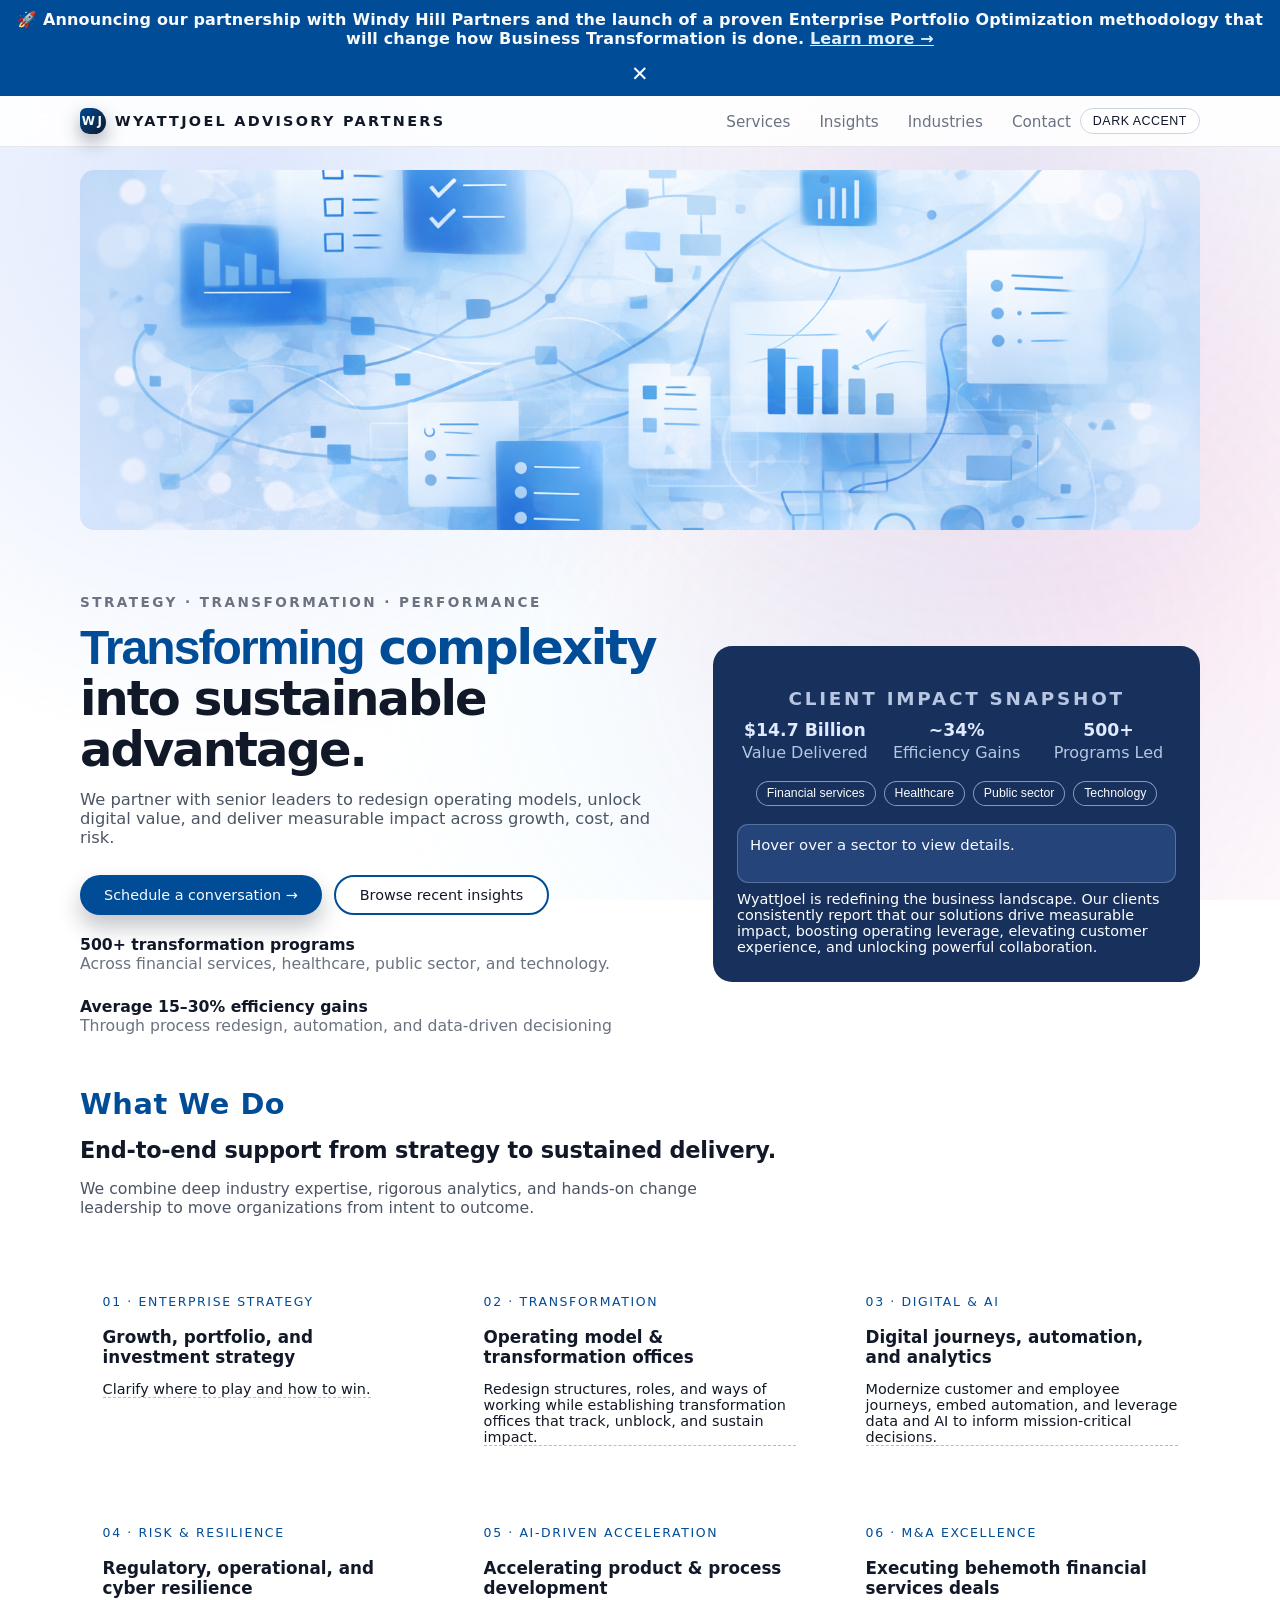
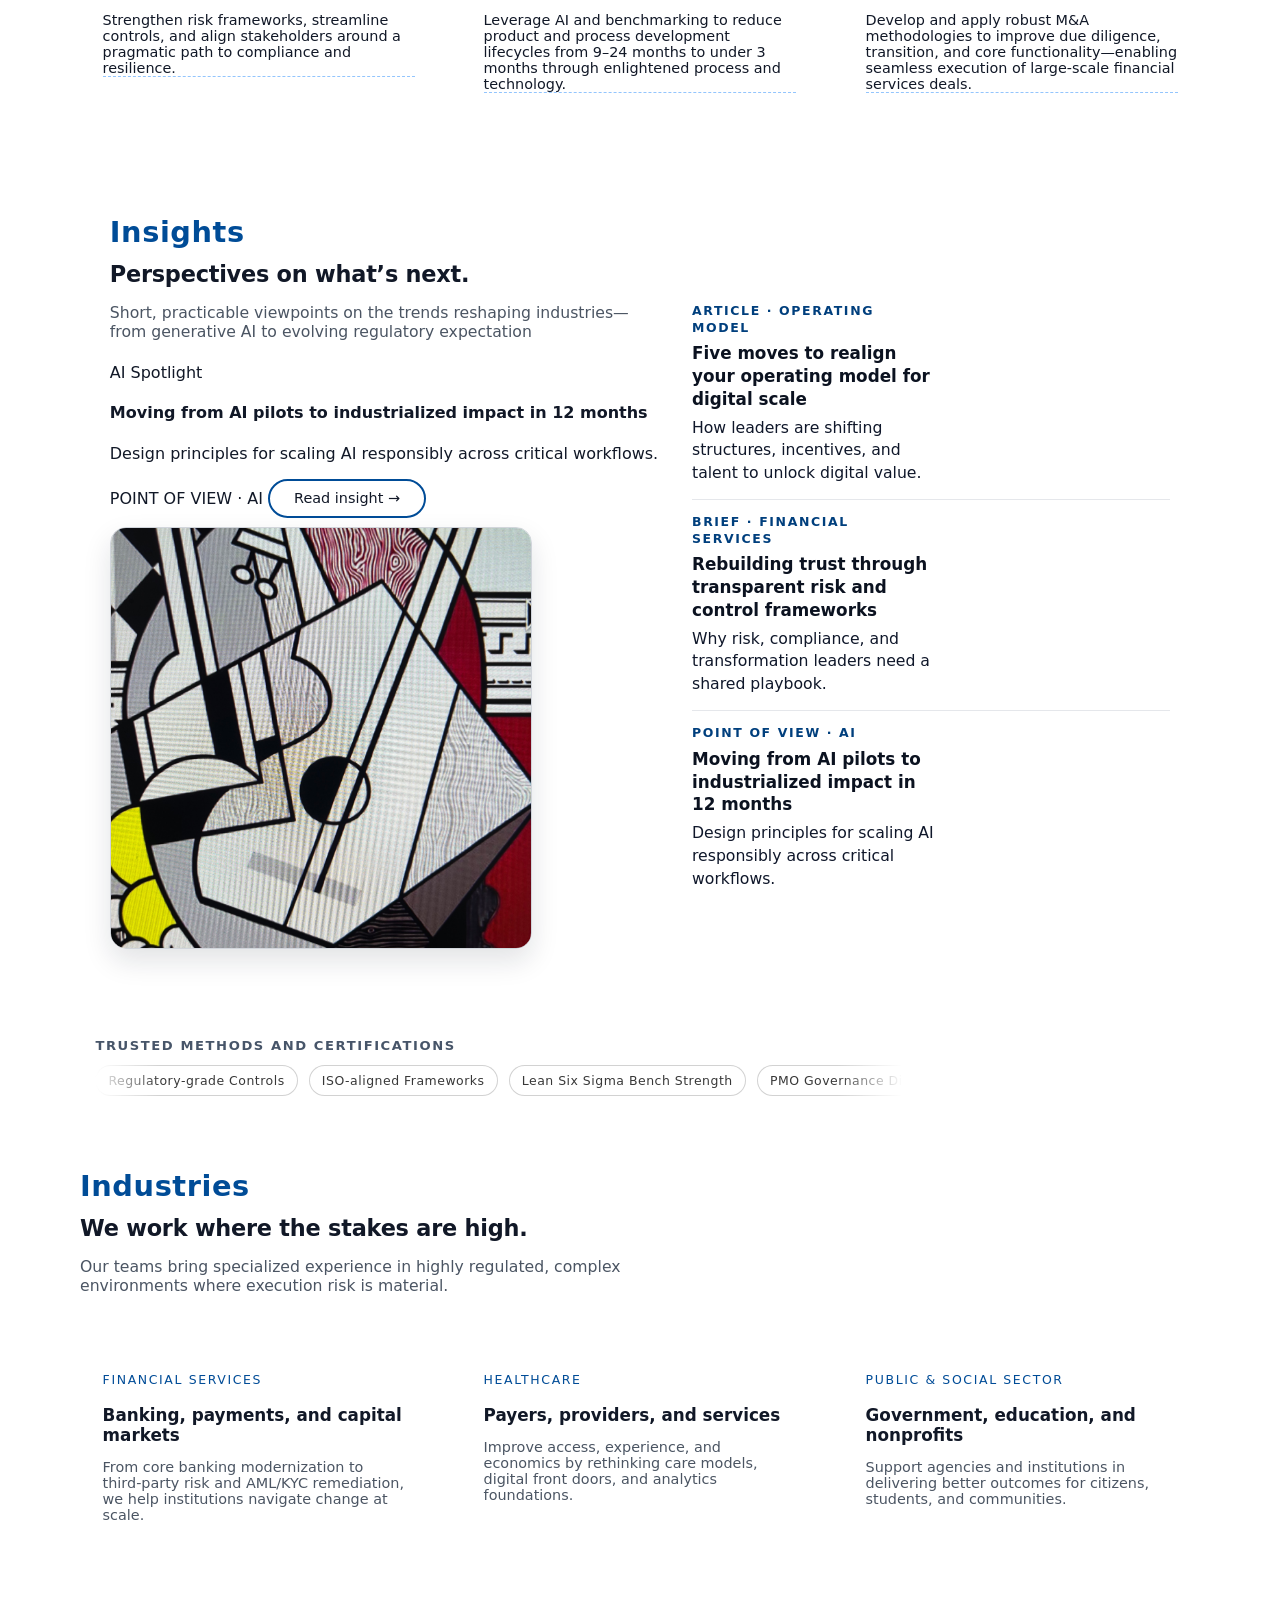
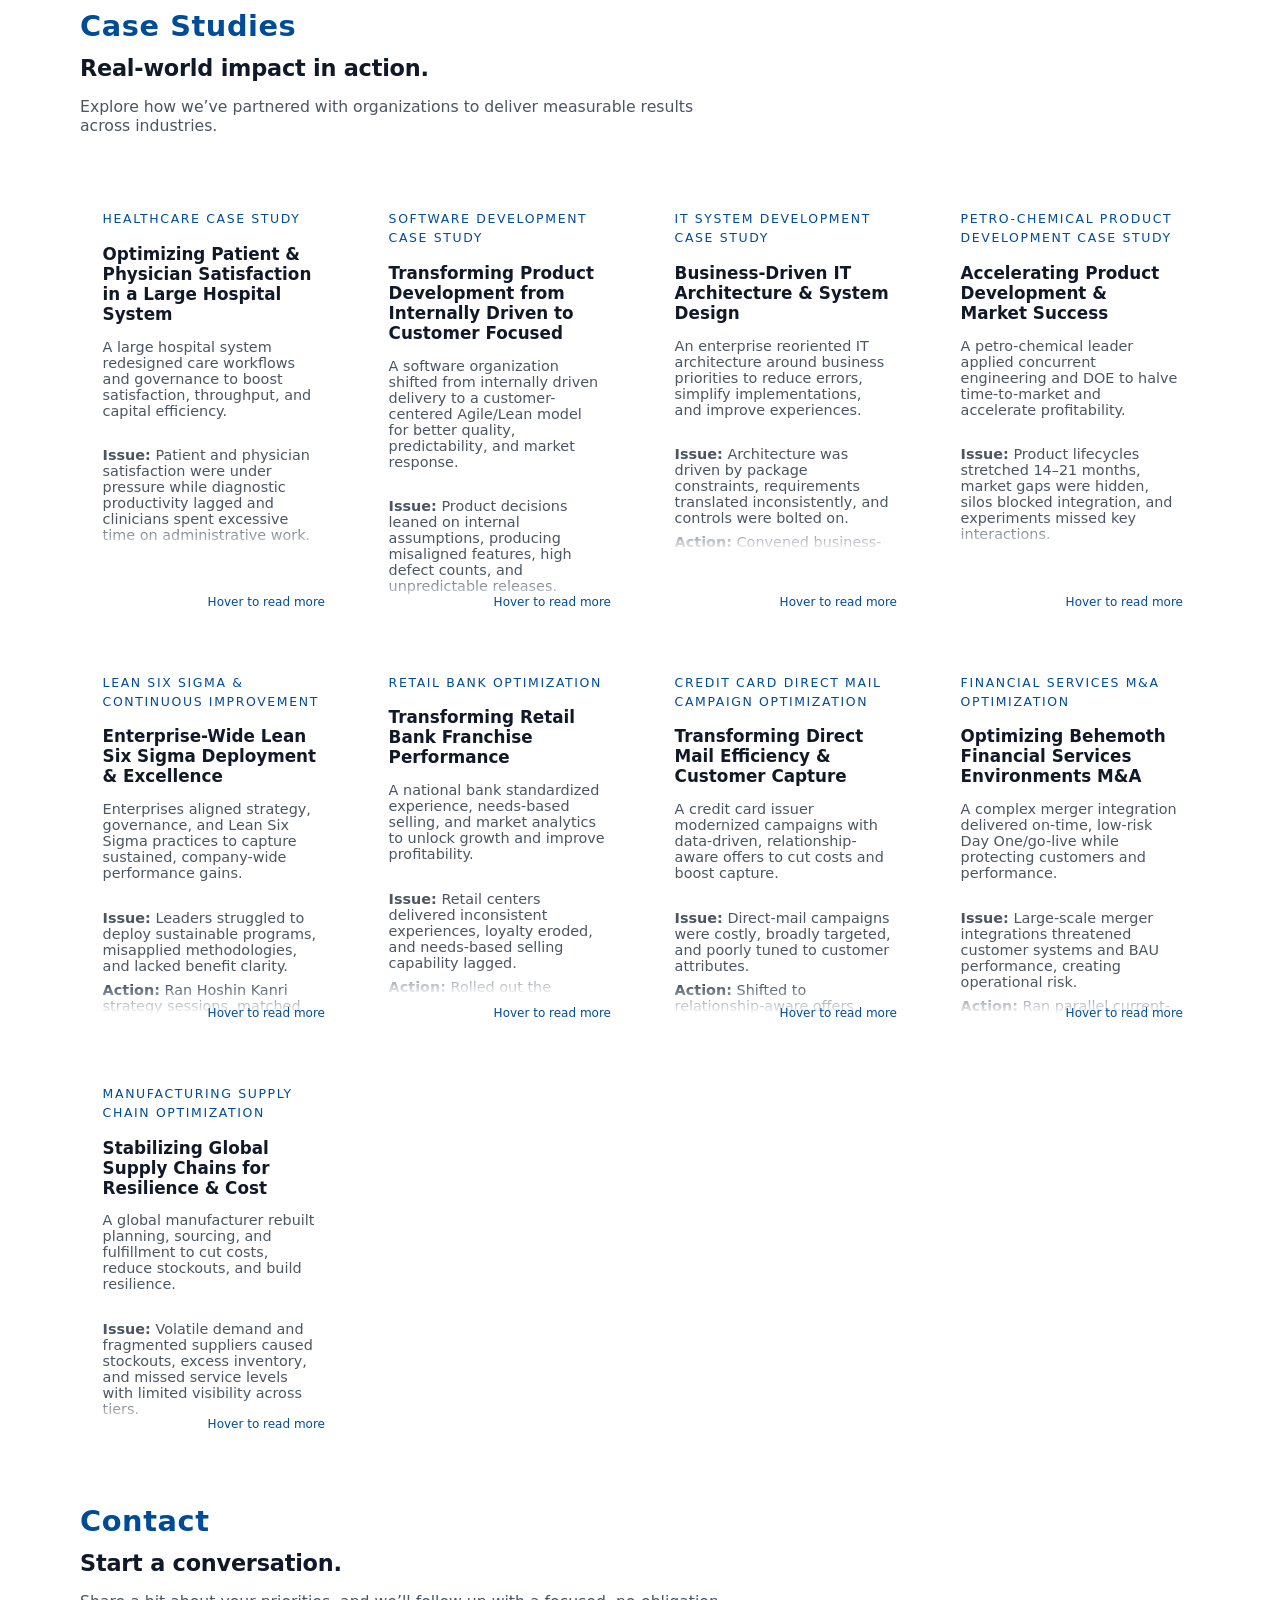
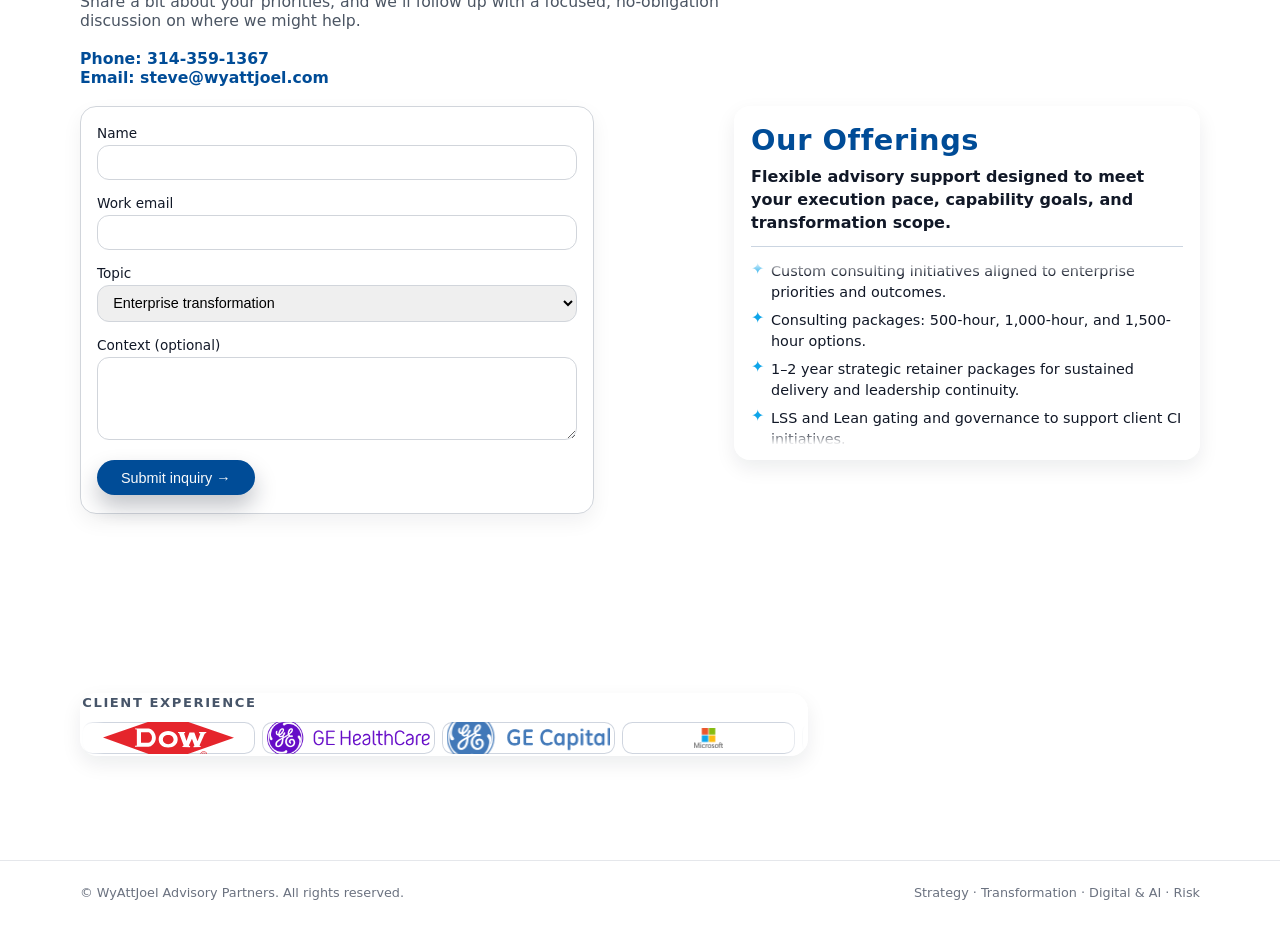
==== commit 4ac4600f: "Add public homepage announcement banner" ====
--- a/index.html
+++ b/index.html
@@ -1,434 +1,162 @@
-
-
 <!DOCTYPE html>
 <html lang="en">
- <head>
- <meta charset="UTF-8" />
+<head>
+  <meta charset="UTF-8" />
   <title>WyAttJoel Advisory Partners</title>
   <meta name="viewport" content="width=device-width, initial-scale=1" />
   <style>
-                                                                                          .pill-menu {
-                                                                                            position: absolute;
-                                                                                            left: 50%;
-                                                                                            transform: translateX(-50%);
-                                                                                            top: 110%;
-                                                                                            min-width: 180px;
-                                                                                            max-width: 220px;
-                                                                                            width: auto;
-                                                                                            background: #e1effa;
-                                                                                            color: #17305c;
-                                                                                            font-size: 0.85rem;
-                                                                                            padding: 0.7rem 1rem;
-                                                                                            border-radius: 0.7rem;
-                                                                                            box-shadow: 0 4px 16px rgba(15,23,42,0.10);
-                                                                                            z-index: 10;
-                                                                                            margin-top: 0.3rem;
-                                                                                            white-space: normal;
-                                                                                            word-break: break-word;
-                                                                                            text-align: left;
-                                                                                            display: none;
-                                                                                          }
-                                                                                      .pill-row > div {
-                                                                                        position: relative !important;
-                                                                                      }
-                                          @media (max-width: 800px) {
-                                            .client-impact-card {
-                                              padding: 0.7rem 0.4rem !important;
-                                              max-width: 98vw !important;
-                                              font-size: 0.95rem !important;
-                                            }
-                                            .client-impact-card h2 {
-                                              font-size: 1.3rem !important;
-                                              margin-bottom: 0.3rem !important;
-                                            }
-                                            .impact-stats {
-                                              gap: 1rem !important;
-                                            }
-                                            .impact-number {
-                                              font-size: 1.3rem !important;
-                                            }
-                                            .impact-label {
-                                              font-size: 0.85rem !important;
-                                            }
-                                            .client-impact-card p {
-                                              font-size: 0.68rem !important;
-                                              padding: 0.5rem 0.7rem !important;
-                                            }
-                                          }
-                                      @media (max-width: 800px) {
-                                        .nav-inner {
-                                          flex-direction: column !important;
-                                          align-items: flex-start !important;
-                                        }
-                                        .brand {
-                                          margin-bottom: 0.5rem !important;
-                                        }
-                                        nav:not(.mobile-nav) {
-                                          display: flex !important;
-                                          flex-direction: row !important;
-                                          width: 100vw !important;
-                                          justify-content: flex-start !important;
-                                          align-items: center !important;
-                                          margin-bottom: 0.5rem !important;
-                                          overflow-x: auto !important;
-                                          white-space: nowrap !important;
-                                          font-size: 0.85rem !important;
-                                          padding: 0 0.2rem !important;
-                                        }
-                                        nav:not(.mobile-nav) a {
-                                          display: inline-block !important;
-                                          white-space: nowrap !important;
-                                          margin-right: 1.1rem !important;
-                                          margin-bottom: 0 !important;
-                                          font-size: 0.95em !important;
-                                        }
-                                        nav:not(.mobile-nav) a:last-child {
-                                          margin-right: 0 !important;
-                                        }
-                                        .mobile-nav-btn, .mobile-nav {
-                                          display: none !important;
-                                        }
-                                      }
-                                  @media (max-width: 800px) {
-                                    .nav-inner {
-                                      flex-direction: column !important;
-                                      align-items: flex-start !important;
-                                    }
-                                    .brand {
-                                      margin-bottom: 0.5rem !important;
-                                    }
-                                    .mobile-nav-btn {
-                                      display: flex !important;
-                                      margin-top: 0.2rem !important;
-                                      margin-bottom: 0.7rem !important;
-                                      align-self: flex-start !important;
-                                      position: relative !important;
-                                      z-index: 1101 !important;
-                                    }
-                                    .nav-inner > nav:not(.mobile-nav) {
-                                      display: none !important;
-                                    }
-                                    .mobile-nav {
-                                      display: none !important;
-                                      flex-direction: column !important;
-                                      width: 100vw !important;
-                                      position: absolute !important;
-                                      top: 100% !important;
-                                      left: 0 !important;
-                                      background: #fff !important;
-                                      z-index: 1100 !important;
-                                      box-shadow: 0 4px 16px rgba(15,23,42,0.10) !important;
-                                      padding: 1.2rem 1.5rem 1.5rem 1.5rem !important;
-                                    }
-                                    .mobile-nav.open {
-                                      display: flex !important;
-                                    }
-                                    .mobile-nav a {
-                                      white-space: nowrap !important;
-                                      display: block !important;
-                                      margin-bottom: 1rem !important;
-                                      font-size: 1.1rem !important;
-                                    }
-                                    .mobile-nav a:last-child {
-                                      margin-bottom: 0 !important;
-                                    }
-                                    .mobile-nav-close {
-                                      align-self: flex-end !important;
-                                      margin-bottom: 1rem !important;
-                                      font-size: 2rem !important;
-                                      background: none !important;
-                                      border: none !important;
-                                      color: #004c97 !important;
-                                      cursor: pointer !important;
-                                    }
-                                  }
-                              @media (max-width: 800px) {
-                                .nav-inner {
-                                  flex-direction: column !important;
-                                  align-items: flex-start !important;
-                                }
-                                .brand {
-                                  margin-bottom: 0.5rem;
-                                }
-                                .mobile-nav-btn {
-                                  display: flex !important;
-                                  margin-top: 0.2rem;
-                                  margin-bottom: 0.7rem;
-                                  align-self: flex-start;
-                                }
-                                nav:not(.mobile-nav) {
-                                  display: none !important;
-                                }
-                                .mobile-nav {
-                                  display: flex !important;
-                                  flex-direction: column;
-                                  width: 100vw;
-                                  position: absolute;
-                                  top: 100%;
-                                  left: 0;
-                                  background: #fff;
-                                  z-index: 1000;
-                                  box-shadow: 0 4px 16px rgba(15,23,42,0.10);
-                                  padding: 1.2rem 1.5rem 1.5rem 1.5rem;
-                                }
-                                .mobile-nav a {
-                                  white-space: nowrap;
-                                  display: block;
-                                  margin-bottom: 1rem;
-                                  font-size: 1.1rem;
-                                }
-                                .mobile-nav a:last-child {
-                                  margin-bottom: 0;
-                                }
-                                .mobile-nav-close {
-                                  align-self: flex-end;
-                                  margin-bottom: 1rem;
-                                  font-size: 2rem;
-                                  background: none;
-                                  border: none;
-                                  color: #004c97;
-                                  cursor: pointer;
-                                }
-                              }
-                          @media (max-width: 800px) {
-                            .nav-inner {
-                              flex-direction: column !important;
-                              align-items: flex-start !important;
-                            }
-                            .brand {
-                              margin-bottom: 0.5rem;
-                            }
-                            .mobile-nav-btn {
-                              display: flex !important;
-                              margin-top: 0.2rem;
-                              margin-bottom: 0.7rem;
-                              align-self: flex-start;
-                            }
-                            nav:not(.mobile-nav) {
-                              width: 100%;
-                              margin-bottom: 0.5rem;
-                            }
-                            nav:not(.mobile-nav) a {
-                              white-space: nowrap;
-                              display: inline-block;
-                              margin-right: 1.2rem;
-                              margin-bottom: 0;
-                            }
-                            nav:not(.mobile-nav) a:last-child {
-                              margin-right: 0;
-                            }
-                          }
-                      /* Hamburger and mobile nav styles */
-                      @media (max-width: 800px) {
-                        .mobile-nav-btn {
-                          display: flex;
-                        }
-                        .mobile-nav {
-                          display: none;
-                        }
-                        .mobile-nav.open {
-                          display: flex;
-                        }
-                      }
-                      @media (min-width: 801px) {
-                        .mobile-nav-btn,
-                        .mobile-nav {
-                          display: none !important;
-                        }
-                      }
-                      .mobile-nav-btn {
-                        display: none;
-                        background: none;
-                        border: none;
-                        position: absolute;
-                        right: 1.5rem;
-                        top: 1.2rem;
-                        z-index: 20;
-                        flex-direction: column;
-                        justify-content: center;
-                        align-items: center;
-                        width: 38px;
-                        height: 38px;
-                        cursor: pointer;
-                      }
-                      .mobile-nav-btn span {
-                        display: block;
-                        width: 26px;
-                        height: 3px;
-                        margin: 4px 0;
-                        background: #004c97;
-                        border-radius: 2px;
-                        transition: 0.2s;
-                      }
-                      .mobile-nav {
-                        display: none;
-                        position: fixed;
-                        top: 0;
-                        right: 0;
-                        width: 80vw;
-                        max-width: 320px;
-                        height: 100vh;
-                        background: #fff;
-                        box-shadow: -2px 0 18px rgba(15,23,42,0.13);
-                        z-index: 100;
-                        padding: 2.5rem 1.5rem 1.5rem 2rem;
-                        flex-direction: column;
-                        gap: 1.5rem;
-                        animation: slideInNav 0.22s cubic-bezier(.4,0,.2,1);
-                      }
-                      .mobile-nav a {
-                        color: #004c97;
-                        font-size: 1.15rem;
-                        font-weight: 600;
-                        text-decoration: none;
-                        margin-bottom: 1.2rem;
-                        display: block;
-                      }
-                      .mobile-nav-close {
-                        position: absolute;
-                        top: 1.1rem;
-                        right: 1.2rem;
-                        background: none;
-                        border: none;
-                        font-size: 2rem;
-                        color: #004c97;
-                        cursor: pointer;
-                      }
-                      @keyframes slideInNav {
-                        from { right: -100vw; opacity: 0; }
-                        to { right: 0; opacity: 1; }
-                      }
-                  /* Desktop: Set Pers.jpg to 3.5in x 3.5in in INSIGHTS */
-                  @media (min-width: 601px) {
-                    .insights-pers-img {
-                      width: 3.5in !important;
-                      height: 3.5in !important;
-                      max-width: 100%;
-                      max-height: 100%;
-                      border-radius: 1.1rem;
-                      object-fit: cover;
-                      box-shadow: 0 4px 18px rgba(15,23,42,0.13);
-                      display: block;
-                      margin-top: 1.1rem;
-                      margin-bottom: 0.7rem;
-                    }
-                  }
-              /* Mobile improvements for Client Impact Snapshot */
-              @media (max-width: 600px) {
-                .client-impact-card {
-                  max-width: 380px !important;
-                  min-width: 260px !important;
-                  width: 90vw !important;
-                  margin-left: auto !important;
-                  margin-right: auto !important;
-                  padding: 0.8rem 0.5rem !important;
-                  box-sizing: border-box !important;
-                  border-radius: 1.35rem !important;
-                }
-                .client-impact-card h2 {
-                  font-size: 1.3rem !important;
-                  padding: 0 0.2rem !important;
-                }
-                .impact-stats {
-                  flex-direction: row !important;
-                  gap: 1rem !important;
-                  justify-content: center !important;
-                  align-items: flex-start !important;
-                }
-                .pill-row {
-                  flex-wrap: nowrap !important;
-                  gap: 0.18rem !important;
-                  justify-content: center !important;
-                  overflow-x: auto !important;
-                }
-                .pill {
-                  min-width: 60px !important;
-                  max-width: 90px !important;
-                  font-size: 0.62rem !important;
-                  padding: 0.11rem 0.32rem !important;
-                }
-                .client-impact-card p,
-                .client-impact-card .impact-label,
-                .client-impact-card .impact-number {
-                  font-size: 0.95rem !important;
-                }
-                .client-impact-card p:last-child {
-                  font-size: 0.68rem !important;
-                  line-height: 1.2 !important;
-                  margin-top: 0.5rem !important;
-                }
-              }
-          /* WHAT WE DO hover popup: match INSIGHTS style exactly */
-          .whatwedo-hover-popup {
-            display: none;
-            position: absolute;
-            left: 0;
-            top: 100%;
-            width: 100%;
-            background: transparent;
-            color: #17305c;
-            font-size: 0.85rem;
-            font-family: 'Inter', 'Segoe UI', Arial, sans-serif;
-            font-weight: 400;
-            padding: 0.7rem 1rem;
-            border-radius: 0.7rem;
-            box-shadow: 0 4px 16px rgba(15,23,42,0.10);
-            z-index: 2;
-            margin-top: 0.3rem;
-            white-space: normal;
-            word-break: break-word;
-            text-align: left;
-            text-transform: none !important;
-            /* Remove all-caps, force sentence case */
-            letter-spacing: normal !important;
-          }
-          .hover-col:hover .whatwedo-hover-popup,
-          .hover-col:focus-within .whatwedo-hover-popup {
-            display: block;
-          }
-      </footer>
-          margin-top: 0.2rem;
-        }
-        .impact-actions {
-          display: flex;
-          gap: 1rem;
-          margin-bottom: 1.1rem;
-        }
-        .impact-btn {
-          background: #17305c;
-          color: #f9fafb;
-          border: none;
-          border-radius: 0.7rem;
-          padding: 0.6rem 1.2rem;
-          font-size: 1rem;
-          font-weight: 500;
-          cursor: pointer;
-          transition: background 0.15s;
-          white-space: nowrap;
-        }
-        .impact-btn:hover, .impact-btn:focus {
-          background: #25447a;
-        }
-        .client-impact-card p {
-          font-size: 1rem;
-          margin: 0.5rem 0 0 0;
-          color: #e0eaff;
-        }
+    :root {
+      --accent: #004c97;
+      --accent-ink: #0f172a;
+      --surface-glass: rgba(255,255,255,0.1);
+      --surface-border: rgba(255,255,255,0.45);
+    }
     body {
       margin: 0;
       font-family: system-ui, -apple-system, BlinkMacSystemFont, "Segoe UI", sans-serif;
-      background: transparent;
+      background: #ffffff;
       color: #111827;
       -webkit-font-smoothing: antialiased;
-    }
-    /* Removed animated gradient background */
+      position: relative;
+    }
+    body.theme-dark {
+      --accent: #60a5fa;
+      --accent-ink: #e2e8f0;
+      --surface-glass: rgba(15,23,42,0.26);
+      --surface-border: rgba(148,163,184,0.4);
+      color: #e5e7eb;
+    }
+    body::before {
+      content: "";
+      position: fixed;
+      inset: 0;
+      z-index: -2;
+      background:
+        linear-gradient(rgba(255,255,255,0.38), rgba(255,255,255,0.38)),
+        url("site-background.png") center center / cover no-repeat;
+      background-attachment: fixed;
+      pointer-events: none;
+      animation: backgroundToneShift 40s ease-in-out infinite alternate;
+    }
+    body::after {
+      content: "";
+      position: fixed;
+      inset: 0;
+      z-index: -1;
+      background:
+        radial-gradient(circle at 18% 22%, rgba(37,99,235,0.16), transparent 44%),
+        radial-gradient(circle at 78% 18%, rgba(96,165,250,0.14), transparent 42%),
+        radial-gradient(circle at 68% 74%, rgba(125,211,252,0.12), transparent 47%),
+        radial-gradient(circle at 86% 66%, rgba(244,114,182,0.14), transparent 46%),
+        radial-gradient(circle at 74% 34%, rgba(251,113,133,0.12), transparent 44%),
+        radial-gradient(circle at 22% 26%, rgba(255,255,255,0.12) 0 0.14rem, transparent 0.2rem),
+        radial-gradient(circle at 46% 58%, rgba(255,255,255,0.1) 0 0.12rem, transparent 0.18rem),
+        radial-gradient(circle at 73% 41%, rgba(255,255,255,0.1) 0 0.13rem, transparent 0.19rem);
+      pointer-events: none;
+      animation: subtleColorShift 38s ease-in-out infinite alternate, tintMorph 54s ease-in-out infinite alternate, twinklePulse 10s ease-in-out infinite;
+    }
+    @keyframes subtleColorShift {
+      0% {
+        opacity: 0.09;
+        transform: translate3d(0, 0, 0) scale(1);
+      }
+      50% {
+        opacity: 0;
+        transform: translate3d(-0.6%, 0.6%, 0) scale(1.01);
+      }
+      100% {
+        opacity: 0.1;
+        transform: translate3d(0.6%, -0.6%, 0) scale(1.005);
+      }
+    }
+    @keyframes backgroundToneShift {
+      0% {
+        filter: saturate(1.04) brightness(1.06) contrast(1.04);
+      }
+      50% {
+        filter: saturate(0.25) brightness(1.46) contrast(0.86);
+      }
+      100% {
+        filter: saturate(1.05) brightness(1.07) contrast(1.03);
+      }
+    }
+    @keyframes tintMorph {
+      0% {
+        background:
+          radial-gradient(circle at 18% 22%, rgba(37,99,235,0.17), transparent 44%),
+          radial-gradient(circle at 78% 18%, rgba(96,165,250,0.14), transparent 42%),
+          radial-gradient(circle at 68% 74%, rgba(125,211,252,0.12), transparent 47%),
+          radial-gradient(circle at 86% 66%, rgba(244,114,182,0.14), transparent 46%),
+          radial-gradient(circle at 74% 34%, rgba(251,113,133,0.11), transparent 44%);
+      }
+      50% {
+        background:
+          radial-gradient(circle at 18% 22%, rgba(255,255,255,0.34), transparent 44%),
+          radial-gradient(circle at 78% 18%, rgba(255,255,255,0.29), transparent 42%),
+          radial-gradient(circle at 68% 74%, rgba(255,255,255,0.27), transparent 47%),
+          radial-gradient(circle at 86% 66%, rgba(255,255,255,0.31), transparent 46%),
+          radial-gradient(circle at 74% 34%, rgba(255,255,255,0.28), transparent 44%),
+          radial-gradient(circle at 22% 26%, rgba(255,255,255,0.62) 0 0.15rem, transparent 0.22rem),
+          radial-gradient(circle at 46% 58%, rgba(255,255,255,0.56) 0 0.13rem, transparent 0.2rem),
+          radial-gradient(circle at 73% 41%, rgba(255,255,255,0.54) 0 0.14rem, transparent 0.21rem);
+      }
+      100% {
+        background:
+          radial-gradient(circle at 18% 22%, rgba(96,165,250,0.12), transparent 44%),
+          radial-gradient(circle at 78% 18%, rgba(59,130,246,0.1), transparent 42%),
+          radial-gradient(circle at 68% 74%, rgba(236,72,153,0.16), transparent 47%),
+          radial-gradient(circle at 86% 66%, rgba(244,114,182,0.2), transparent 46%),
+          radial-gradient(circle at 74% 34%, rgba(251,113,133,0.16), transparent 44%),
+          radial-gradient(circle at 22% 26%, rgba(255,255,255,0.12) 0 0.14rem, transparent 0.2rem),
+          radial-gradient(circle at 46% 58%, rgba(255,255,255,0.1) 0 0.12rem, transparent 0.18rem),
+          radial-gradient(circle at 73% 41%, rgba(255,255,255,0.1) 0 0.13rem, transparent 0.19rem);
+      }
+    }
+    @keyframes twinklePulse {
+      0%, 42%, 58%, 100% {
+        opacity: 0.1;
+      }
+      48%, 52% {
+        opacity: 0.2;
+      }
+      50% {
+        opacity: 0.25;
+      }
+    }
     header {
       position: sticky;
       top: 0;
-      background: rgba(255,255,255,0.96);
+      background: rgba(255,255,255,0.88);
       backdrop-filter: blur(12px);
       border-bottom: 1px solid #e5e7eb;
       z-index: 10;
+    }
+    .announcement-banner {
+      display: flex;
+      align-items: center;
+      justify-content: center;
+      gap: 1rem;
+      flex-wrap: wrap;
+      padding: 0.65rem 1rem;
+      background: #004c97;
+      color: #f9fafb;
+      text-align: center;
+      font-size: 1rem;
+      font-weight: 600;
+      letter-spacing: 0.01em;
+    }
+    .announcement-banner a {
+      color: #e1effa;
+      font-weight: 700;
+    }
+    .announcement-banner button {
+      border: 0;
+      background: transparent;
+      color: inherit;
+      font-size: 1.3rem;
+      line-height: 1;
+      cursor: pointer;
+      padding: 0 0.2rem;
     }
     .nav-inner {
       max-width: 1120px;
@@ -506,10 +234,47 @@
     nav a:hover::after {
       transform: scaleX(1);
     }
+    .nav-actions {
+      display: flex;
+      align-items: center;
+      gap: 0.55rem;
+    }
+    .theme-toggle {
+      border: 1px solid #cbd5e1;
+      border-radius: 999px;
+      background: rgba(255,255,255,0.9);
+      color: #0f172a;
+      font-size: 0.78rem;
+      letter-spacing: 0.04em;
+      text-transform: uppercase;
+      padding: 0.34rem 0.75rem;
+      cursor: pointer;
+    }
+    body.theme-dark .theme-toggle {
+      background: rgba(15,23,42,0.72);
+      color: #e5e7eb;
+      border-color: rgba(148,163,184,0.55);
+    }
     .shell {
       max-width: 1120px;
       margin: 0 auto;
-      padding: 2.5rem 1.5rem 0.9rem;
+      padding: 2.5rem 1.5rem 3.5rem;
+      background: transparent;
+      border-radius: 0;
+      box-shadow: none;
+    }
+    .homepage-banner {
+      max-width: 1120px;
+      margin: 0 auto;
+      padding: 1.4rem 1.5rem 0;
+    }
+    .homepage-banner img {
+      width: 100%;
+      height: clamp(220px, 30vw, 360px);
+      object-fit: cover;
+      object-position: center;
+      display: block;
+      border-radius: 0.9rem;
     }
     .hero {
       display: grid;
@@ -517,7 +282,57 @@
       gap: 3rem;
       align-items: center;
       margin-top: 1.5rem;
-      margin-bottom: 0.06rem;
+    }
+    .hero-right-stack {
+      display: grid;
+      gap: 0.9rem;
+    }
+    .hero-video-card {
+      position: relative;
+      min-height: 170px;
+      border-radius: 1.1rem;
+      overflow: hidden;
+      border: 1px solid var(--surface-border);
+      background:
+        linear-gradient(135deg, rgba(30,64,175,0.4), rgba(14,165,233,0.25)),
+        radial-gradient(circle at 78% 24%, rgba(249,168,212,0.22), transparent 40%),
+        #0b1736;
+      box-shadow: 0 12px 30px rgba(15,23,42,0.2);
+    }
+    .hero-video-card video {
+      width: 100%;
+      height: 100%;
+      object-fit: cover;
+      display: block;
+      opacity: 0.8;
+      mix-blend-mode: screen;
+    }
+    .hero-video-card img {
+      width: 100%;
+      height: 100%;
+      object-fit: cover;
+      display: block;
+      opacity: 0.72;
+      filter: saturate(1.06) contrast(1.03);
+    }
+    .hero-video-overlay {
+      position: absolute;
+      inset: 0;
+      pointer-events: none;
+      background:
+        linear-gradient(160deg, rgba(15,23,42,0.26), rgba(15,23,42,0.38)),
+        radial-gradient(circle at 20% 20%, rgba(147,197,253,0.18), transparent 50%);
+    }
+    .hero-video-label {
+      position: absolute;
+      left: 0.9rem;
+      bottom: 0.8rem;
+      margin: 0;
+      color: #e2e8f0;
+      font-size: 0.72rem;
+      letter-spacing: 0.08em;
+      text-transform: uppercase;
+      font-weight: 600;
     }
     .eyebrow {
       font-size: 0.85rem;
@@ -532,6 +347,16 @@
       line-height: 1.05;
       letter-spacing: -0.04em;
       margin: 0 0 1rem;
+    }
+    .transform-word {
+      display: inline-block;
+      white-space: nowrap;
+      opacity: 1;
+      transition: color 14s ease-in-out, opacity 3.2s cubic-bezier(0.2, 0.9, 0.25, 1);
+    }
+    .transform-word .char {
+      display: inline-block;
+      font-family: inherit;
     }
     h1 span {
       color: #004c97;
@@ -561,6 +386,13 @@
       transition: transform 0.12s ease-out, box-shadow 0.12s ease-out, background 0.12s ease-out;
       text-decoration: none;
     }
+    input,
+    select,
+    textarea,
+    button {
+      box-sizing: border-box;
+      max-width: 100%;
+    }
     .btn-primary {
       background: #004c97;
       color: #f9fafb;
@@ -572,8 +404,8 @@
       background: #00376f;
     }
     .btn-outline {
-      background: transparent;
-      border: 1px solid #cbd5e1;
+      background: #ffffff;
+      border: 2px solid #004c97;
       color: #111827;
     }
     .btn-outline:hover {
@@ -585,59 +417,155 @@
       display: flex;
       flex-wrap: wrap;
       gap: 1.5rem;
-      font-size: 0.85rem;
+      font-size: 0.98rem;
       color: #6b7280;
     }
     .hero-meta strong {
       display: block;
       color: #111827;
-      font-size: 0.95rem;
-    }
-    .hero-card {
-      background: radial-gradient(circle at top, #e1effa 0, transparent 55%), #020617;
-      color: #e5e7eb;
-      border-radius: 1.35rem;
-      padding: 1.75rem 1.6rem;
-      box-shadow: 0 18px 35px rgba(15,23,42,0.35);
-    }
-    .hero-card h2 {
-      font-size: 1.1rem;
-      margin-bottom: 0.5rem;
-      letter-spacing: .16em;
+      font-size: 0.98rem;
+    }
+    .client-impact-card {
+      background: #17305c;
+      color: #f9fafb;
+      border-radius: 1.2rem;
+      padding: 1.7rem 1.5rem;
+      box-shadow: none;
+      margin-top: 1.8rem;
+      margin-bottom: 1.8rem;
+    }
+    .client-impact-card h2 {
+      font-size: 1.15rem;
+      margin-bottom: 0.7rem;
+      letter-spacing: .15em;
       text-transform: uppercase;
-      color: #0f172a;
-    }
-    .hero-card-main {
-      margin-bottom: 1rem;
-    }
-    .hero-card-main strong {
-      font-size: 1.9rem;
+      color: #b6c6e3;
+      text-align: center;
+    }
+    .impact-stats {
+      display: flex;
+      justify-content: space-between;
+      gap: 1.5rem;
+      margin-bottom: 1.2rem;
+    }
+    .impact-stats > div {
+      flex: 1 1 0;
+      text-align: center;
+    }
+    .impact-number {
+      font-size: clamp(1.15rem, 1.85vw, 1.5rem);
+      font-weight: 700;
       display: block;
-      letter-spacing: -0.03em;
-    }
-    .hero-card-main span {
+      color: #e0eaff;
+      white-space: nowrap;
+      line-height: 1.1;
+    }
+    @media (min-width: 801px) {
+      .impact-stats {
+        gap: 1rem;
+      }
+      .impact-stats > div {
+        min-width: 0;
+      }
+      .impact-number {
+        font-size: clamp(1rem, 1.35vw, 1.28rem);
+      }
+    }
+    .impact-label {
+      font-size: 1rem;
+      color: #b6c6e3;
+      display: block;
+      margin-top: 0.2rem;
+    }
+    .sector-pills {
+      display: flex;
+      gap: 0.5rem;
+      margin-bottom: 1.1rem;
+      flex-wrap: nowrap;
+      justify-content: center;
+      overflow-x: visible;
+    }
+    .sector-pill {
+      background: #17305c;
+      color: #f9fafb;
+      border: 1px solid rgba(182,198,227,0.7);
+      border-radius: 999px;
+      padding: 0.28rem 0.62rem;
+      font-size: 0.77rem;
+      font-weight: 500;
+      cursor: pointer;
+      transition: background 0.15s;
+      white-space: nowrap;
+      flex: 0 0 auto;
+    }
+    .sector-pill:hover,
+    .sector-pill:focus {
+      background: #25447a;
+    }
+    .sector-description {
+      border: 1px solid rgba(182,198,227,0.35);
+      border-radius: 0.7rem;
+      background: #25447a;
+      color: #f8fbff;
+      font-size: 0.93rem;
+      line-height: 1.4;
+      padding: 0.65rem 0.75rem;
+      min-height: 2.3rem;
+    }
+    .client-impact-card p {
       font-size: 0.9rem;
-      color: #9ca3af;
-    }
-    .pill-row {
-      display: flex;
-      flex-wrap: wrap;
-      gap: 0.55rem;
-      margin: 0.75rem 0 1.25rem;
-    }
-    .pill {
-      border-radius: 999px;
-      border: 1px solid rgba(148,163,184,0.6);
-      padding: 0.25rem 0.75rem;
-      font-size: 0.78rem;
-      color: #e5e7eb;
-      background: rgba(15,23,42,0.8);
+      margin: 0.5rem 0 0 0;
+      color: #e0eaff;
+      font-weight: 400;
     }
     .card-grid {
       display: grid;
       grid-template-columns: repeat(auto-fit, minmax(230px, 1fr));
       gap: 1.5rem;
       margin-top: 3.25rem;
+    }
+    .reveal-on-scroll {
+      opacity: 0;
+      transform: translateY(18px);
+      transition: opacity 0.55s ease, transform 0.55s ease;
+      will-change: opacity, transform;
+    }
+    .reveal-on-scroll.is-visible {
+      opacity: 1;
+      transform: translateY(0);
+    }
+    .services-grid {
+      grid-template-columns: repeat(3, minmax(0, 1fr));
+      isolation: isolate;
+    }
+    .services-grid .card {
+      position: relative;
+      overflow: visible;
+      z-index: 1;
+    }
+    .services-grid .card:hover,
+    .services-grid .card:focus-within {
+      z-index: 30;
+    }
+    .services-grid .card span {
+      color: #004c97;
+    }
+    .services-grid .card h3 {
+      color: #111827;
+    }
+    .services-grid .card p {
+      color: #111827;
+      font-weight: 400;
+    }
+    .services-grid .service-hover-note {
+      color: #111827;
+      font-size: 0.9rem;
+      font-weight: 400;
+      text-transform: none;
+      letter-spacing: normal;
+    }
+    .services-grid .card p .service-hover-note {
+      color: #111827;
     }
     .section-label {
       font-size: 0.8rem;
@@ -651,8 +579,6 @@
       font-size: 1.4rem;
       margin-bottom: 0.75rem;
       letter-spacing: -0.01em;
-      color: #004c97;
-      font-weight: bold;
     }
     .section-lead {
       font-size: 0.98rem;
@@ -660,12 +586,66 @@
       max-width: 40rem;
       margin-bottom: 1.4rem;
     }
+    .case-studies-section {
+      background: rgba(255,255,255,0.22);
+      border: 1px solid rgba(255,255,255,0.6);
+      padding: 2.5rem 2rem;
+      border-radius: 1.3rem;
+      box-shadow: 0 12px 36px rgba(15,23,42,0.1);
+    }
+    .case-studies-grid {
+      display: grid;
+      grid-template-columns: repeat(auto-fit, minmax(250px, 1fr));
+      gap: 1.5rem;
+      margin-top: 1.75rem;
+    }
+    .case-study-card {
+      background: rgba(255,255,255,0.94);
+      border: 1px solid rgba(148,163,184,0.55);
+      border-radius: 1.1rem;
+      padding: 1.2rem;
+      min-height: 220px;
+      display: flex;
+      flex-direction: column;
+      justify-content: space-between;
+      box-shadow: 0 12px 28px rgba(15,23,42,0.09);
+      transition: transform 0.3s ease, box-shadow 0.3s ease;
+    }
+    .case-study-card:hover {
+      transform: translateY(-6px);
+      box-shadow: 0 18px 35px rgba(15,23,42,0.14);
+    }
+    .case-study-card h3 {
+      font-size: 1.05rem;
+      margin-bottom: 0.65rem;
+      font-weight: 700;
+      color: #0b1220;
+    }
+    .case-detail {
+      flex: 1;
+      display: flex;
+      flex-direction: column;
+      gap: 0.35rem;
+      color: #374151;
+      font-size: 0.95rem;
+      line-height: 1.5;
+    }
+    .case-detail p {
+      margin: 0;
+    }
+    .case-label {
+      font-size: 0.78rem;
+      letter-spacing: 0.2em;
+      text-transform: uppercase;
+      color: #475569;
+    }
     .card {
       border-radius: 1.1rem;
-      border: 1px solid #e5e7eb;
+      border: 1px solid rgba(255,255,255,0.35);
       padding: 1.3rem 1.35rem;
       background: transparent;
-      box-shadow: 0 10px 24px rgba(15,23,42,0.04);
+      box-shadow: none;
+      backdrop-filter: none;
     }
     .card.case-study {
       position: relative;
@@ -678,7 +658,8 @@
       transition: max-height 0.2s ease;
       -webkit-mask-image: linear-gradient(to bottom, black 75%, transparent 100%);
       mask-image: linear-gradient(to bottom, black 75%, transparent 100%);
-    }
+        color: #004c97;
+      }
     .card.case-study:hover .case-body,
     .card.case-study:focus-within .case-body {
       max-height: none;
@@ -690,17 +671,57 @@
       right: 1rem;
       bottom: 1rem;
       font-size: 0.75rem;
-      color: #6b7280;
+        color: #004c97;
+    }
+    .card.case-study > span {
+      color: #004c97;
     }
     .card h3 {
       font-size: 1.05rem;
       margin-bottom: 0.4rem;
-      color: #0f172a;
     }
     .card p {
       font-size: 0.9rem;
       color: #4b5563;
       margin-bottom: 0.5rem;
+    }
+    .service-hover-note {
+      position: relative;
+      display: inline-block;
+      cursor: help;
+      border-bottom: 1px dashed #93c5fd;
+      z-index: 40;
+    }
+    .service-hover-note::after {
+      content: attr(data-note);
+      position: absolute;
+      bottom: calc(100% + 0.45rem);
+      top: auto;
+      left: 0;
+      width: max-content;
+      min-width: 16rem;
+      max-width: min(24rem, calc(100vw - 4rem));
+      background: #0b2346;
+      color: #ffffff;
+      border: 1px solid rgba(15,23,42,0.75);
+      border-radius: 0.65rem;
+      padding: 0.55rem 0.7rem;
+      font-size: 0.82rem;
+      line-height: 1.35;
+      box-shadow: 0 14px 28px rgba(15,23,42,0.4);
+      backdrop-filter: none;
+      -webkit-backdrop-filter: none;
+      opacity: 0;
+      visibility: hidden;
+      pointer-events: none;
+      transition: opacity 0.15s ease;
+      z-index: 100;
+    }
+    .service-hover-note:hover::after,
+    .service-hover-note:focus::after,
+    .service-hover-note.is-open::after {
+      opacity: 1;
+      visibility: visible;
     }
     .card span {
       font-size: 0.78rem;
@@ -711,8 +732,339 @@
     .insights {
       margin-top: 3.75rem;
       border-radius: 1.35rem;
-      background: transparent;
+      background: rgba(255,255,255,0.22);
+      border: 1px solid rgba(255,255,255,0.6);
       padding: 2rem 1.8rem;
+      backdrop-filter: blur(2px);
+    }
+    .trust-strip {
+      margin-top: 2.4rem;
+      border: 1px solid var(--surface-border);
+      background: var(--surface-glass);
+      border-radius: 1.1rem;
+      padding: 1rem 0.9rem;
+      overflow: hidden;
+      max-width: 72%;
+      margin-left: 0;
+      margin-right: auto;
+    }
+    .trust-title {
+      margin: 0 0 0.75rem;
+      font-size: 0.82rem;
+      letter-spacing: 0.12em;
+      text-transform: uppercase;
+      color: #475569;
+      padding-left: 0;
+      font-weight: 600;
+    }
+    .trust-viewport {
+      overflow: hidden;
+      mask-image: linear-gradient(to right, transparent, black 8%, black 92%, transparent);
+      -webkit-mask-image: linear-gradient(to right, transparent, black 8%, black 92%, transparent);
+    }
+    .trust-track {
+      display: flex;
+      gap: 0.7rem;
+      width: max-content;
+      animation: trustMarquee 26s linear infinite;
+    }
+    .trust-strip:hover .trust-track,
+    .trust-strip:focus-within .trust-track {
+      animation-play-state: paused;
+    }
+    .trust-pill {
+      border: 1px solid rgba(148,163,184,0.55);
+      background: rgba(255,255,255,0.5);
+      color: #111827;
+      padding: 0.45rem 0.75rem;
+      border-radius: 999px;
+      font-size: 0.78rem;
+      letter-spacing: 0.04em;
+      white-space: nowrap;
+      filter: grayscale(1);
+      opacity: 0.86;
+      transition: filter 0.2s ease, opacity 0.2s ease, color 0.2s ease, border-color 0.2s ease;
+    }
+    .trust-pill:hover {
+      filter: grayscale(0);
+      opacity: 1;
+      color: var(--accent);
+      border-color: color-mix(in srgb, var(--accent) 45%, #94a3b8);
+    }
+    @keyframes trustMarquee {
+      from { transform: translateX(0); }
+      to { transform: translateX(-50%); }
+    }
+    .client-logo-wall {
+      margin-top: calc(2.2rem + 1.5in);
+      width: min(45.2rem, calc(100% - 1rem));
+      margin-left: 0;
+      margin-right: auto;
+      border: 1px solid var(--surface-border);
+      background: var(--surface-glass);
+      border-radius: 1.1rem;
+      padding: 0.05rem 0.08rem;
+      backdrop-filter: blur(1.5px);
+      box-shadow: 0 8px 20px rgba(15,23,42,0.08);
+    }
+    .client-logo-title {
+      display: block;
+      margin: 0 0 0.75rem;
+      font-size: 0.82rem;
+      letter-spacing: 0.12em;
+      text-transform: uppercase;
+      color: #475569;
+      padding-left: 0;
+      font-weight: 600;
+      text-align: left;
+    }
+    .client-logo-note {
+      margin: 0 0 0.55rem;
+      color: #0f172a;
+      font-size: 0.8rem;
+      display: none;
+    }
+    .client-logo-viewport {
+      overflow: hidden;
+      mask-image: linear-gradient(to right, transparent, black 3%, black 97%, transparent);
+      -webkit-mask-image: linear-gradient(to right, transparent, black 3%, black 97%, transparent);
+    }
+    .client-logo-track {
+      display: flex;
+      gap: 0.45rem;
+      width: max-content;
+      animation: clientLogoScroll 56s linear infinite;
+      animation-play-state: paused;
+      will-change: transform;
+    }
+    .client-logo-track.is-ready {
+      animation-play-state: running;
+    }
+    .client-logo-tile {
+      border: 1px solid rgba(148,163,184,0.45);
+      background: rgba(255,255,255,0.55);
+      color: #0f172a;
+      border-radius: 0.65rem;
+      padding: 0.35rem 0.42rem;
+      text-align: center;
+      min-height: 2.5rem;
+      min-width: 8.4rem;
+      display: flex;
+      align-items: center;
+      justify-content: center;
+      flex: 0 0 auto;
+      transition: transform 0.2s ease, border-color 0.2s ease;
+    }
+    .client-logo-tile.client-logo-tile-pwc {
+      min-width: 25.2rem;
+      padding: 0.72rem 1.48rem;
+    }
+    .client-logo-tile.client-logo-tile-pwc .client-logo-img-wrap {
+      height: 4.1rem;
+    }
+    .client-logo-tile.client-logo-tile-pwc .client-logo-img {
+      max-height: 3.92rem;
+    }
+    .client-logo-tile.client-logo-tile-ge {
+      min-width: 9.6rem;
+      padding: 0.3rem 0.5rem;
+    }
+    .client-logo-tile.client-logo-tile-ge .client-logo-img-wrap {
+      height: 1.56rem;
+    }
+    .client-logo-tile.client-logo-tile-ge .client-logo-img {
+      max-height: 1.48rem;
+    }
+    .client-logo-tile.client-logo-tile-ge-capital {
+      min-width: 13.6rem;
+      padding: 0.38rem 0.8rem;
+    }
+    .client-logo-tile.client-logo-tile-ge-capital .client-logo-img-wrap {
+      height: 2.35rem;
+    }
+    .client-logo-tile.client-logo-tile-ge-capital .client-logo-img {
+      max-height: 2.26rem;
+    }
+    .client-logo-tile.client-logo-tile-lg {
+      min-width: 11.8rem;
+      padding: 0.34rem 0.68rem;
+    }
+    .client-logo-tile.client-logo-tile-lg .client-logo-img-wrap {
+      height: 2.94rem;
+    }
+    .client-logo-tile.client-logo-tile-lg .client-logo-img {
+      max-height: 2.82rem;
+    }
+    .client-logo-tile.client-logo-tile-wells {
+      min-width: 29.6rem;
+      padding: 0.88rem 1.72rem;
+    }
+    .client-logo-tile.client-logo-tile-wells .client-logo-img-wrap {
+      height: 4.94rem;
+    }
+    .client-logo-tile.client-logo-tile-wells .client-logo-img {
+      max-height: 4.73rem;
+    }
+    .client-logo-tile.client-logo-tile-wfa {
+      min-width: 33.6rem;
+      padding: 0.84rem 1.8rem;
+    }
+    .client-logo-tile.client-logo-tile-wfa .client-logo-img-wrap {
+      height: 5.4rem;
+    }
+    .client-logo-tile.client-logo-tile-wfa .client-logo-img {
+      max-height: 5.12rem;
+    }
+    .client-logo-tile.client-logo-tile-sloan {
+      min-width: 14.4rem;
+      padding: 0.4rem 0.86rem;
+    }
+    .client-logo-tile.client-logo-tile-sloan .client-logo-img-wrap {
+      height: 2.45rem;
+    }
+    .client-logo-tile.client-logo-tile-sloan .client-logo-img {
+      max-height: 2.34rem;
+    }
+    .client-logo-tile.client-logo-tile-penn {
+      min-width: 6.8rem;
+      padding: 0.28rem 0.46rem;
+    }
+    .client-logo-tile.client-logo-tile-penn .client-logo-img-wrap {
+      height: 0.68rem;
+    }
+    .client-logo-tile.client-logo-tile-penn .client-logo-img {
+      max-height: 0.64rem;
+      filter: grayscale(1) sepia(1) saturate(6500%) hue-rotate(186deg) brightness(0.95) contrast(1.05);
+    }
+    .client-logo-tile.client-logo-tile-kroger {
+      min-width: 13.2rem;
+      padding: 0.4rem 0.84rem;
+    }
+    .client-logo-tile.client-logo-tile-kroger .client-logo-img-wrap {
+      height: 2.55rem;
+    }
+    .client-logo-tile.client-logo-tile-kroger .client-logo-img {
+      max-height: 2.44rem;
+    }
+    .client-logo-tile.client-logo-tile-maritz {
+      min-width: 4rem;
+      padding: 0.15rem 0.30rem;
+    }
+    .client-logo-tile.client-logo-tile-maritz .client-logo-img-wrap {
+      height: 0.9rem;
+    }
+    .client-logo-tile.client-logo-tile-maritz .client-logo-img {
+      max-height: 0.7rem;
+    }
+    /* Keep crawl tiles visually consistent across the strip. */
+    .client-logo-track .client-logo-tile {
+      width: 10.8rem !important;
+      min-width: 10.8rem !important;
+      max-width: 10.8rem !important;
+      flex: 0 0 10.8rem !important;
+      box-sizing: border-box;
+      min-height: 2rem;
+      padding: 0.18rem 0.24rem !important;
+    }
+    .client-logo-track .client-logo-tile .client-logo-img-wrap {
+      height: 1.28rem !important;
+    }
+    .client-logo-track .client-logo-tile .client-logo-img {
+      max-height: 1.2rem !important;
+      opacity: 0.97 !important;
+      filter: contrast(1) saturate(0.95) !important;
+    }
+    .client-logo-track .client-logo-tile.logo-large .client-logo-img {
+      max-height: 2.82rem !important;
+    }
+    .client-logo-track .client-logo-tile.logo-large.client-logo-tile-mda .client-logo-img {
+      max-height: 1.7rem !important;
+    }
+    .client-logo-track .client-logo-tile.logo-esselte .client-logo-img {
+      max-height: 1rem !important;
+      transform: scale(0.5);
+      transform-origin: center;
+    }
+    .client-logo-track .client-logo-tile.logo-ltv .client-logo-img {
+      max-height: 3.1rem !important;
+    }
+    .client-logo-track .client-logo-tile.no-image {
+      display: none !important;
+    }
+    .client-logo-track .client-logo-tile.logo-brandywine .client-logo-img {
+      max-height: 6rem !important;
+    }
+    .client-logo-track .client-logo-tile.logo-penn .client-logo-img {
+      max-height: 3rem !important;
+    }
+    .client-logo-track .client-logo-tile.client-logo-tile-pwc .client-logo-img {
+      transform: scale(2);
+      transform-origin: center;
+    }
+    .client-logo-track .client-logo-tile.client-logo-tile-ge-capital-art .client-logo-img {
+      transform: scale(1.07);
+      transform-origin: center;
+    }
+    .client-logo-track .client-logo-tile.client-logo-tile-alacer-art .client-logo-img {
+      transform: scale(2);
+      transform-origin: center;
+    }
+    .client-logo-track .client-logo-tile.client-logo-tile-fedstl .client-logo-img {
+      transform: scale(5.6);
+      transform-origin: center;
+    }
+    .client-logo-track .client-logo-tile.client-logo-tile-bell-labs .client-logo-img {
+      transform: scale(4);
+      transform-origin: center;
+    }
+    .client-logo-track .client-logo-tile.client-logo-tile-wfa .client-logo-img {
+      transform: scale(3);
+      transform-origin: center;
+    }
+    .client-logo-wall:hover .client-logo-track,
+    .client-logo-wall:focus-within .client-logo-track {
+      animation-play-state: paused;
+    }
+    .client-logo-tile:hover {
+      transform: translateY(-1px);
+      border-color: color-mix(in srgb, var(--accent) 40%, #94a3b8);
+    }
+    .client-logo-img-wrap {
+      height: 1.35rem;
+      display: flex;
+      align-items: center;
+      justify-content: center;
+    }
+    .client-logo-img {
+      max-height: 1.28rem;
+      max-width: 100%;
+      object-fit: contain;
+      filter: contrast(1.03) saturate(1.02);
+    }
+    .client-logo-label {
+      display: none;
+      font-size: 0.62rem;
+      letter-spacing: 0.04em;
+      text-transform: uppercase;
+      font-weight: 600;
+      line-height: 1.25;
+    }
+    .client-logo-track .client-logo-label {
+      display: none !important;
+    }
+    .client-logo-track .client-logo-img-wrap {
+      display: flex !important;
+    }
+    .client-logo-track .client-logo-tile.no-image {
+      display: none !important;
+    }
+    @keyframes clientLogoScroll {
+      from {
+        transform: translateX(0);
+      }
+      to {
+        transform: translateX(calc(-50% - 0.225rem));
+      }
     }
     .insights-grid {
       display: grid;
@@ -720,81 +1072,182 @@
       gap: 2rem;
       align-items: flex-start;
     }
-    .insight-item {
-      padding: 0.75rem 0;
-      border-bottom: 1px solid #e5e7eb;
+    .insights-list-col {
+      padding-top: 4.6rem;
+    }
+    .insights-art {
+      width: 100%;
+      max-width: 420px;
+      aspect-ratio: 1 / 1;
+      border-radius: 1rem;
+      border: 1px solid #d1d5db;
+      box-shadow: 0 12px 28px rgba(15,23,42,0.12);
+      margin-top: 0.6rem;
+      object-fit: cover;
+      display: block;
+    }
+    .contact-layout {
+      display: grid;
+      grid-template-columns: minmax(0, 1.15fr) minmax(280px, 0.85fr);
+      gap: 1.4rem;
+      align-items: start;
+    }
+    .offerings-scroll {
+      border: 1px solid var(--surface-border);
+      border-radius: 1rem;
+      background: var(--surface-glass);
+      backdrop-filter: blur(1.5px);
+      box-shadow: 0 8px 20px rgba(15,23,42,0.08);
+      padding: 1rem;
+      max-height: 20rem;
+      overflow: hidden;
+    }
+    .offerings-scroll h4 {
+      margin: 0 0 0.5rem;
+      color: #004c97;
+      font-size: 1.8rem;
+      font-weight: 700;
+      letter-spacing: 0.02em;
+    }
+    .offerings-scroll p {
+      margin: 0 0 0.9rem;
+      padding-bottom: 0.7rem;
+      border-bottom: 1px solid #cbd5e1;
+      color: #111827;
+      font-size: 1rem;
+      line-height: 1.45;
+      font-weight: 700;
+    }
+    .offerings-scroll ul {
+      margin: 0;
+      padding-left: 0;
+      list-style: none;
+      color: #111827;
+      font-size: 0.9rem;
+      line-height: 1.45;
+    }
+    .offerings-scroll li {
       position: relative;
-    }
-    .insight-hover-desc {
-      display: none;
+      padding-left: 1.25rem;
+    }
+    .offerings-scroll li::before {
+      content: "✦";
       position: absolute;
       left: 0;
-      top: 100%;
+      top: 0.02rem;
+      color: #0ea5e9;
+      font-size: 1rem;
+      line-height: 1;
+    }
+    .offerings-scroll li + li {
+      margin-top: 0.45rem;
+    }
+    .offerings-viewport {
+      height: 11.5rem;
+      overflow: hidden;
+      position: relative;
+      mask-image: linear-gradient(to bottom, transparent 0%, black 8%, black 92%, transparent 100%);
+      -webkit-mask-image: linear-gradient(to bottom, transparent 0%, black 8%, black 92%, transparent 100%);
+    }
+    .offerings-track {
+      display: flex;
+      flex-direction: column;
+      gap: 1rem;
+      animation: offeringsScroll 20s linear infinite;
+      will-change: transform;
+    }
+    .offerings-scroll:hover .offerings-track,
+    .offerings-scroll:focus-within .offerings-track {
+      animation-play-state: paused;
+    }
+    @keyframes offeringsScroll {
+      from {
+        transform: translateY(0);
+      }
+      to {
+        transform: translateY(-50%);
+      }
+    }
+    .insight-item {
+      padding: 0.9rem 0;
+      border-bottom: 1px solid #e5e7eb;
+      display: grid;
+      row-gap: 0.4rem;
+    }
+    .insight-hover-target {
+      position: relative;
+      cursor: help;
+    }
+    .insight-note {
+      display: none;
+      margin-top: 0.5rem;
+      box-sizing: border-box;
       width: 100%;
-      background: #e1effa;
-      color: #17305c;
-      font-size: 0.85rem;
-      padding: 0.7rem 1rem;
-      border-radius: 0.7rem;
-      box-shadow: 0 4px 16px rgba(15,23,42,0.10);
-      z-index: 2;
-      margin-top: 0.3rem;
-      white-space: normal;
-      word-break: break-word;
-      text-align: left;
-    }
-    .insight-item:hover .insight-hover-desc,
-    .insight-item:focus-within .insight-hover-desc {
+      max-width: none;
+      background-color: #0b2346;
+      color: #ffffff;
+      border: 1px solid rgba(255,255,255,0.28);
+      border-radius: 0.65rem;
+      padding: 0.55rem 0.7rem;
+      font-size: 0.82rem;
+      line-height: 1.35;
+      box-shadow: 0 14px 26px rgba(2, 6, 23, 0.42);
+      text-shadow: none;
+    }
+    .insight-hover-target:hover .insight-note,
+    .insight-hover-target:focus-within .insight-note,
+    .insight-hover-target.is-open .insight-note {
       display: block;
     }
-          .whatwedo-hover-popup {
-            display: none !important;
-            position: absolute !important;
-            left: 0 !important;
-            top: 100% !important;
-            width: 100% !important;
-            background: #e1effa !important;
-            color: #17305c !important;
-            font-size: 0.85rem !important;
-            padding: 0.7rem 1rem !important;
-            border-radius: 0.7rem !important;
-            box-shadow: 0 4px 16px rgba(15,23,42,0.10) !important;
-            z-index: 2 !important;
-            margin-top: 0.3rem !important;
-            white-space: normal !important;
-            word-break: break-word !important;
-            text-align: left !important;
-            text-transform: none !important;
-        }
-        .hover-col:hover .whatwedo-hover-popup,
-        .hover-col:focus-within .whatwedo-hover-popup {
-            display: block !important;
-        }
-      text-align: left;
-    }
-    .industry-card:hover .industry-hover-desc,
-    .industry-card:focus-within .industry-hover-desc {
-      display: block;
+    @media (min-width: 801px) {
+      #insights .insight-item {
+        grid-template-columns: minmax(0, 1fr) minmax(220px, 0.9fr);
+        column-gap: 1rem;
+        align-items: start;
+      }
+      #insights .insight-tag,
+      #insights .insight-item h4,
+      #insights .insight-item p {
+        grid-column: 1;
+      }
+      #insights .insight-note {
+        grid-column: 2;
+        grid-row: 1 / span 3;
+        align-self: start;
+        margin-top: 0.1rem;
+      }
+    }
+    .card.case-study.is-open .case-body {
+      max-height: none;
+      -webkit-mask-image: none;
+      mask-image: none;
     }
     .insight-item:last-child {
       border-bottom: none;
     }
     .insight-tag {
-      font-size: 0.7rem;
+      font-size: 0.78rem;
       text-transform: uppercase;
-      letter-spacing: .14em;
-      color: #6b7280;
-      margin-bottom: 0.2rem;
+      letter-spacing: .13em;
+      color: #003f7d;
+      font-weight: 600;
+      margin: 0;
+      line-height: 1.3;
     }
     .insight-item h4 {
-      font-size: 0.95rem;
-      margin: 0 0 0.15rem;
+      font-size: 1.05rem;
+      margin: 0;
+      line-height: 1.35;
+      color: #0b1220;
+      font-weight: 700;
+      text-transform: none;
+    }
+    .insight-item p {
+      font-size: 0.98rem;
       color: #0f172a;
-    }
-    .insight-item p {
-      font-size: 0.85rem;
-      color: #6b7280;
       margin: 0;
+      line-height: 1.45;
+      font-weight: 500;
     }
     footer {
       border-top: 1px solid #e5e7eb;
@@ -812,51 +1265,455 @@
       gap: 1rem;
       align-items: center;
     }
+    @media (max-width: 1080px) {
+      .services-grid {
+        grid-template-columns: repeat(2, minmax(0, 1fr));
+      }
+      .card-grid {
+        margin-top: 2.4rem;
+      }
+      .impact-stats {
+        gap: 0.9rem;
+      }
+      .client-logo-tile {
+        min-width: 7.4rem;
+      }
+      .client-logo-tile.client-logo-tile-pwc {
+        min-width: 22.2rem;
+      }
+      .client-logo-tile.client-logo-tile-ge {
+        min-width: 8.4rem;
+      }
+      .client-logo-tile.client-logo-tile-ge-capital {
+        min-width: 12.1rem;
+      }
+      .client-logo-tile.client-logo-tile-lg {
+        min-width: 10.2rem;
+      }
+      .client-logo-tile.client-logo-tile-wells {
+        min-width: 26rem;
+      }
+      .client-logo-tile.client-logo-tile-wfa {
+        min-width: 29.6rem;
+      }
+      .client-logo-tile.client-logo-tile-sloan {
+        min-width: 12.9rem;
+      }
+      .client-logo-tile.client-logo-tile-penn {
+        min-width: 6.2rem;
+      }
+      .client-logo-tile.client-logo-tile-kroger {
+        min-width: 11.8rem;
+      }
+      .client-logo-tile.client-logo-tile-maritz {
+        min-width: 3.55rem;
+      }
+      .client-logo-wall {
+        width: min(45.2rem, calc(100% - 1rem));
+      }
+      .client-logo-track .client-logo-tile {
+        width: 9.6rem !important;
+        min-width: 9.6rem !important;
+        max-width: 9.6rem !important;
+        flex: 0 0 9.6rem !important;
+      }
+    }
     @media (max-width: 800px) {
+      html,
+      body {
+        overflow-x: clip;
+      }
+      .nav-inner {
+        flex-direction: column;
+        align-items: flex-start;
+      }
+      .nav-actions {
+        width: 100%;
+        display: flex;
+        flex-direction: column;
+        align-items: flex-start;
+        gap: 0.45rem;
+      }
+      .nav-actions > nav {
+        display: flex;
+        width: 100%;
+        overflow-x: auto;
+        -webkit-overflow-scrolling: touch;
+        white-space: nowrap;
+        padding-bottom: 0.2rem;
+        justify-content: center;
+      }
+      .nav-actions > nav a {
+        margin-left: 0;
+        margin-right: 0.7rem;
+        padding-bottom: 0.1rem;
+        flex: 0 0 auto;
+        font-size: 0.82rem;
+      }
+      .nav-actions > nav a:last-child {
+        margin-right: 0;
+      }
+      .theme-toggle {
+        display: none;
+      }
       .hero {
         grid-template-columns: minmax(0, 1fr);
+        justify-items: center;
+      }
+      .shell {
+        padding-left: 1.25rem;
+        padding-right: 1.25rem;
+      }
+      .homepage-banner {
+        padding-left: 1.25rem;
+        padding-right: 1.25rem;
+      }
+      .hero,
+      section[id],
+      .insights,
+      .trust-strip,
+      .contact-layout {
+        margin-left: auto;
+        margin-right: auto;
+        width: 100%;
+      }
+      #case-studies .card-grid {
+        display: flex;
+        gap: 1rem;
+        overflow-x: auto;
+        overflow-y: hidden;
+        padding: 0 1rem 0.8rem;
+        scroll-padding-left: 1rem;
+        scroll-padding-right: 1rem;
+        scroll-snap-type: x mandatory;
+        -webkit-overflow-scrolling: touch;
+        scrollbar-width: none;
+      }
+      #case-studies .card-grid::-webkit-scrollbar {
+        display: none;
+      }
+      #case-studies .card.case-study {
+        box-sizing: border-box;
+        flex: 0 0 calc(100% - 2.4rem);
+        max-width: calc(100% - 2.4rem);
+        scroll-snap-align: center;
+        margin: 0;
+        padding-left: calc(1rem + 0.0625in);
+      }
+      #case-studies .card.case-study .section-lead {
+        margin-bottom: 0.7rem !important;
+      }
+      #case-studies .card.case-study .case-body p {
+        word-break: break-word;
+        overflow-wrap: anywhere;
+      }
+      #case-studies .card.case-study h3,
+      #case-studies .card.case-study .section-lead,
+      #case-studies .card.case-study .case-body p {
+        overflow-wrap: anywhere;
+      }
+      .card,
+      .insights,
+      .trust-strip,
+      .offerings-scroll {
+        background: transparent;
+        border-color: transparent;
+        box-shadow: none;
+        backdrop-filter: none;
+      }
+      .card.case-study,
+      .client-impact-card,
+      .insight-item,
+      section#case-studies .card,
+      section#case-studies .card.case-study {
+        background: transparent;
+        border-color: transparent;
+        box-shadow: none;
+      }
+      #contact .offerings-scroll {
+        background: var(--surface-glass);
+        border-color: var(--surface-border);
+        box-shadow: 0 8px 20px rgba(15,23,42,0.08);
+        backdrop-filter: blur(1.5px);
+      }
+      .services-grid {
+        grid-template-columns: repeat(1, minmax(0, 1fr));
+        justify-items: center;
+      }
+      .service-hover-note::after {
+        min-width: 0;
+        top: calc(100% + 0.45rem);
+        bottom: auto;
+        left: 0;
+        right: auto;
+      }
+      .client-impact-card {
+        width: min(calc(100% - 0.25in), 330px);
+        max-width: 330px;
+        margin: 1.2rem auto;
+        padding: 0.8rem 0.75rem;
+      }
+      .impact-stats {
+        flex-wrap: wrap;
+        gap: 0.7rem;
+      }
+      .impact-stats > div {
+        min-width: 0;
+      }
+      .impact-number {
+        font-size: clamp(0.95rem, 4.8vw, 1.12rem);
+      }
+      .impact-label {
+        font-size: 0.86rem;
+      }
+      .sector-pills {
+        justify-content: center;
+        overflow-x: auto;
+        -webkit-overflow-scrolling: touch;
+        padding-bottom: 0.2rem;
+        gap: 0.2rem;
+      }
+      .sector-pills .sector-pill {
+        font-size: 0.65rem;
+        padding: 0.28rem 0.5rem;
+        min-width: 0;
+        white-space: nowrap;
+      }
+      .insights-list-col {
+        padding-top: 0;
+      }
+      .contact-layout {
+        grid-template-columns: minmax(0, 1fr);
+        justify-items: center;
+      }
+      .offerings-scroll {
+        max-height: 18rem;
+      }
+      .card,
+      .offerings-scroll,
+      .insights-grid > div,
+      .client-impact-card,
+      .client-logo-wall {
+        width: 100%;
+      }
+      .card {
+        padding: 1.1rem 1rem;
+      }
+    .insights-art {
+      width: calc(100% - 0.35rem);
+      margin-left: auto;
+      margin-right: auto;
+    }
+    .ai-spotlight {
+      margin-top: 1.2rem;
+      padding: 1.2rem;
+      border-radius: 1rem;
+      border: 1px solid rgba(15,23,42,0.14);
+      background: rgba(255,255,255,0.94);
+      box-shadow: 0 20px 40px rgba(15,23,42,0.12);
+    }
+    .ai-spotlight-label {
+      font-size: 0.75rem;
+      letter-spacing: 0.3em;
+      text-transform: uppercase;
+      color: #475569;
+      margin-bottom: 0.35rem;
+    }
+    .ai-spotlight h4 {
+      font-size: 1.25rem;
+      margin: 0;
+      margin-bottom: 0.45rem;
+      color: #0b1220;
+      line-height: 1.35;
+    }
+    .ai-spotlight p {
+      margin: 0;
+      margin-bottom: 0.75rem;
+      color: #1f2937;
+      font-weight: 500;
+      line-height: 1.4;
+    }
+    .ai-spotlight-meta {
+      display: flex;
+      align-items: center;
+      justify-content: space-between;
+      gap: 1rem;
+    }
+      .client-impact-card,
+      .insights,
+      .offerings-scroll,
+      .trust-strip,
+      .card,
+      .client-logo-wall {
+        border-radius: 0.95rem;
+      }
+      .client-impact-card {
+        background: #17305c;
+        color: #f9fafb;
+        border: 1px solid rgba(255,255,255,0.25);
+        box-shadow: 0 12px 24px rgba(15,23,42,0.3);
+        backdrop-filter: blur(1.5px);
+      }
+      .card.case-study {
+        background: transparent !important;
+        border-color: transparent !important;
+        box-shadow: none !important;
+        backdrop-filter: none !important;
+      }
+      .client-logo-tile {
+        min-width: 6.6rem;
+        min-height: 2.35rem;
+        padding: 0.28rem 0.34rem;
+      }
+      .client-logo-tile.client-logo-tile-pwc {
+        min-width: 20rem;
+      }
+      .client-logo-tile.client-logo-tile-ge {
+        min-width: 7.6rem;
+      }
+      .client-logo-tile.client-logo-tile-ge-capital {
+        min-width: 10.9rem;
+      }
+      .client-logo-tile.client-logo-tile-lg {
+        min-width: 9.2rem;
+      }
+      .client-logo-tile.client-logo-tile-wells {
+        min-width: 23.4rem;
+      }
+      .client-logo-tile.client-logo-tile-wfa {
+        min-width: 26.4rem;
+      }
+      .client-logo-tile.client-logo-tile-sloan {
+        min-width: 11.6rem;
+      }
+      .client-logo-tile.client-logo-tile-penn {
+        min-width: 5.6rem;
+      }
+      .client-logo-tile.client-logo-tile-kroger {
+        min-width: 10.6rem;
+      }
+      .client-logo-tile.client-logo-tile-maritz {
+        min-width: 3.15rem;
+      }
+      .client-logo-wall {
+        width: 100%;
+        margin-top: 2.2rem;
+      }
+      .client-logo-track .client-logo-tile {
+        width: 8.6rem !important;
+        min-width: 8.6rem !important;
+        max-width: 8.6rem !important;
+        flex: 0 0 8.6rem !important;
+      }
+      .client-logo-track .client-logo-tile.client-logo-tile-maritz .client-logo-img {
+        max-height: 0.6rem !important;
+      }
+      .trust-strip {
+        max-width: calc(100vw - 2rem);
+      }
+      .hover-indicator {
+        display: block;
+      }
+      .hero-video-card {
+        display: none;
+      }
+      #insights.insights {
+        background: rgba(255,255,255,0.34);
+        border-color: rgba(255,255,255,0.72);
+        backdrop-filter: blur(2.6px);
+      }
+      .client-logo-track .client-logo-tile.logo-ltv .client-logo-img {
+        max-height: 2.3rem !important;
+      }
+      #insights .insight-tag {
+        color: #00356a;
+      }
+      #insights .insight-item h4 {
+        color: #0b1220;
+        font-weight: 700;
+      }
+      #insights .insight-item p {
+        color: #0b1220;
+        font-weight: 600;
+      }
+      #insights .insight-hover-target {
+        isolation: isolate;
+        overflow: visible;
+      }
+      #insights .insight-note {
+        background-color: #0e2a55;
+        color: #ffffff;
+        border: 1px solid rgba(255,255,255,0.26);
+      }
+    }
+    @media (hover: none), (pointer: coarse) {
+      .service-hover-note,
+      .insight-hover-target {
+        cursor: pointer;
+      }
+      .service-hover-note::after {
+        max-width: min(20rem, calc(100vw - 3rem));
+      }
+      .card.case-study .hover-indicator {
+        color: #1d4ed8;
+      }
+    }
+    @media (min-width: 801px) {
+      .hero-video-card {
+        display: none;
+      }
+    }
+    @media (prefers-reduced-motion: reduce) {
+      .reveal-on-scroll {
+        opacity: 1;
+        transform: none;
+        transition: none;
+      }
+      .trust-track {
+        animation: none;
       }
     }
   </style>
 </head>
 <body>
-  <!-- New Product Announcement Banner -->
-  <div id="announcement-banner" style="width:100%; background:#004c97; color:#f9fafb; text-align:center; padding:0.65rem 1rem; font-size:1rem; font-weight:600; letter-spacing:0.01em; position:relative; z-index:1000; display:flex; align-items:center; justify-content:center; gap:1rem;">
-    <span>🚀 <strong>Announcing our partnership with Windy Hill Partners</strong> and the launch of a proven Enterprise Portfolio Optimization methodology that will change how Business Transformation is done. <a href="#contact" style="color:#e1effa; text-decoration:underline; font-weight:700;">Learn more →</a></span>
-    <button onclick="document.getElementById('announcement-banner').style.display='none'" aria-label="Dismiss announcement" style="background:none; border:none; color:#f9fafb; font-size:1.3rem; cursor:pointer; line-height:1; padding:0 0.2rem; margin-left:0.5rem;">✕</button>
-  </div>
-  <!-- Background banner: image.png, 4in from top, 5in tall, full width, less vivid -->
-  <div style="position:fixed; top:4in; left:0; width:100vw; height:5in; overflow:hidden; z-index:-1;">
-    <img src="image.png" alt="Background Banner" style="width:100vw; height:5in; object-fit:cover; display:block; opacity:0.21;">
-    <div style="position:absolute; top:0; left:0; width:100%; height:100%; background:white; opacity:0.18;"></div>
-  </div>
+<div id="announcement-banner" class="announcement-banner">
+  <span>🚀 <strong>Announcing our partnership with Windy Hill Partners</strong> and the launch of a proven Enterprise Portfolio Optimization methodology that will change how Business Transformation is done. <a href="#contact">Learn more →</a></span>
+  <button type="button" onclick="document.getElementById('announcement-banner').style.display='none'" aria-label="Dismiss announcement">✕</button>
+</div>
 <header>
-  <div class="nav-inner" style="position:relative;">
+  <div class="nav-inner">
     <div class="brand">
       <div class="brand-mark">WJ</div>
-      WyattJoel Advisory Partners
+      WyAttJoel Advisory Partners
     </div>
-    <nav class="main-nav">
-      <a href="#services" style="color:#004c97; font-weight:bold;">Services</a>
-      <a href="#insights" style="color:#004c97; font-weight:bold;">Insights</a>
-      <a href="#industries" style="color:#004c97; font-weight:bold;">Industries</a>
-      <a href="#contact" style="color:#004c97; font-weight:bold;">Contact</a>
-    </nav>
+    <div class="nav-actions">
+      <nav>
+        <a href="#services">Services</a>
+        <a href="#insights">Insights</a>
+        <a href="#industries">Industries</a>
+        <a href="#contact">Contact</a>
+      </nav>
+      <button type="button" id="theme-toggle" class="theme-toggle" aria-label="Toggle accent theme">Dark Accent</button>
+    </div>
   </div>
 </header>
+
+<section class="homepage-banner" aria-label="Homepage banner">
+  <img src="image.png" alt="Illustrated workflow, analytics, and growth banner" />
+</section>
 
 <main class="shell">
   <section class="hero">
     <div>
       <div class="eyebrow">Strategy · Transformation · Performance</div>
-      <h1>Transforming <span>complexity</span> into sustainable advantage.</h1>
+      <h1><span id="transform-word" class="transform-word">Transforming</span> <span>complexity</span> into sustainable advantage.</h1>
       <p>
         We partner with senior leaders to redesign operating models, unlock digital value,
         and deliver measurable impact across growth, cost, and risk.
       </p>
       <div class="btn-row">
-        <a href="#contact" class="btn btn-primary" style="background:#004c97; color:#f9fafb; border:none;">Schedule a conversation →</a>
-        <a href="#insights" class="btn btn-outline" style="background:#e5e7eb; color:#004c97; border:none;">Browse recent insights</a>
+        <a href="#contact" class="btn btn-primary">Schedule a conversation →</a>
+        <a href="#insights" class="btn btn-outline">Browse recent insights</a>
       </div>
       <div class="hero-meta">
         <div>
@@ -865,705 +1722,1012 @@
         </div>
         <div>
           <strong>Average 15–30% efficiency gains</strong>
-          Through process redesign, automation, and data-driven decisioning.
+          Through process redesign, automation, and data-driven decisioning
         </div>
       </div>
     </div>
-    <div class="client-impact-card" style="background: #17305c; color: #f9fafb; border-radius: 1.35rem; padding: 1.2rem 1rem; box-shadow: 0 18px 35px rgba(15,23,42,0.35); margin-bottom:2rem; text-align:center; max-width:540px; margin-left:auto; margin-right:auto; opacity:1;">
-      <h2 style="text-align:center; font-size:2.2rem; margin-bottom:0.5rem; color:#e5e7eb; font-weight:700; background:transparent; letter-spacing:0.01em; filter:brightness(2.2);">Client Impact Snapshot</h2>
-      <div class="impact-stats" style="display:flex; justify-content:center; gap:2rem; margin-bottom:1.2rem; text-align:center;">
-        <div>
-          <span class="impact-number" style="font-size:2.2rem; font-weight:700; display:block;">120</span>
-          <span class="impact-label" style="display:block; font-size:1rem; margin-top:0.3rem;">Clients Served</span>
-        </div>
-        <div>
-          <span class="impact-number" style="font-size:2.2rem; font-weight:700; display:block;">98%</span>
-          <span class="impact-label" style="display:block; font-size:1rem; margin-top:0.3rem;">Satisfaction</span>
-        </div>
-        <div>
-          <span class="impact-number" style="font-size:2.2rem; font-weight:700; display:block;">17</span>
-          <span class="impact-label" style="display:block; font-size:1rem; margin-top:0.3rem;">Years Running</span>
-        </div>
+    <div class="hero-right-stack">
+      <div class="hero-video-card" aria-label="Strategy activity highlight">
+        <img src="site-background.png" alt="Strategy activity visual" />
+        <div class="hero-video-overlay"></div>
+        <p class="hero-video-label">Consulting in Motion</p>
       </div>
-        <div class="pill-row" style="display:flex; gap:0.5rem; justify-content:center; align-items:flex-start; flex-wrap:nowrap; margin-bottom:0.7rem; position:relative;">
-          <div style="display:flex; flex-direction:column; align-items:center; position:relative;">
-            <button class="pill" aria-haspopup="true" aria-expanded="false" aria-controls="pill-menu-1" tabindex="0" type="button">Financial services</button>
-            <span class="pill-menu" id="pill-menu-1" role="menu" aria-label="Financial services details" style="display:none; position:absolute; left:50%; transform:translateX(-50%); top:110%; min-width:180px; max-width:220px; width:auto; background:#e1effa; color:#17305c; font-size:0.85rem; padding:0.7rem 1rem; border-radius:0.7rem; box-shadow:0 4px 16px rgba(15,23,42,0.10); z-index:10; margin-top:0.3rem; white-space:normal; word-break:break-word; text-align:left;">We help banks, insurers, and asset managers modernize operations, manage risk, and drive growth through digital transformation and regulatory expertise.</span>
+      <div class="client-impact-card">
+        <h2>Client Impact Snapshot</h2>
+        <div class="impact-stats">
+          <div>
+            <span class="impact-number" data-target="14.7" data-prefix="$" data-suffix=" Billion" data-decimals="1">$14.7 Billion</span>
+            <span class="impact-label">Value Delivered</span>
           </div>
-          <div style="display:flex; flex-direction:column; align-items:center; position:relative;">
-            <button class="pill" aria-haspopup="true" aria-expanded="false" aria-controls="pill-menu-2" tabindex="0" type="button">Healthcare</button>
-            <span class="pill-menu" id="pill-menu-2" role="menu" aria-label="Healthcare details" style="display:none; position:absolute; left:50%; transform:translateX(-50%); top:110%; min-width:180px; max-width:220px; width:auto; background:#e1effa; color:#17305c; font-size:0.85rem; padding:0.7rem 1rem; border-radius:0.7rem; box-shadow:0 4px 16px rgba(15,23,42,0.10); z-index:10; margin-top:0.3rem; white-space:normal; word-break:break-word; text-align:left;">Our healthcare work improves patient outcomes, streamlines care delivery, and enables providers to leverage data and technology for better results.</span>
+          <div>
+            <span class="impact-number" data-target="34" data-prefix="~" data-suffix="%" data-decimals="0">~34%</span>
+            <span class="impact-label">Efficiency Gains</span>
           </div>
-          <div style="display:flex; flex-direction:column; align-items:center; position:relative;">
-            <button class="pill" aria-haspopup="true" aria-expanded="false" aria-controls="pill-menu-3" tabindex="0" type="button">Public sector</button>
-            <span class="pill-menu" id="pill-menu-3" role="menu" aria-label="Public sector details" style="display:none; position:absolute; left:50%; transform:translateX(-50%); top:110%; min-width:180px; max-width:220px; width:auto; background:#e1effa; color:#17305c; font-size:0.85rem; padding:0.7rem 1rem; border-radius:0.7rem; box-shadow:0 4px 16px rgba(15,23,42,0.10); z-index:10; margin-top:0.3rem; white-space:normal; word-break:break-word; text-align:left;">We support government, education, and nonprofits in delivering better outcomes for citizens, students, and communities through innovation and efficiency.</span>
-          </div>
-          <div style="display:flex; flex-direction:column; align-items:center; position:relative;">
-            <button class="pill" aria-haspopup="true" aria-expanded="false" aria-controls="pill-menu-4" tabindex="0" type="button">Technology</button>
-            <span class="pill-menu" id="pill-menu-4" role="menu" aria-label="Technology details" style="display:none; position:absolute; left:50%; transform:translateX(-50%); top:110%; min-width:180px; max-width:220px; width:auto; background:#e1effa; color:#17305c; font-size:0.85rem; padding:0.7rem 1rem; border-radius:0.7rem; box-shadow:0 4px 16px rgba(15,23,42,0.10); z-index:10; margin-top:0.3rem; white-space:normal; word-break:break-word; text-align:left;">Our technology practice helps organizations harness automation, analytics, and AI to unlock new value, improve performance, and stay ahead of change.</span>
+          <div>
+            <span class="impact-number" data-target="500" data-prefix="" data-suffix="+" data-decimals="0">500+</span>
+            <span class="impact-label">Programs Led</span>
           </div>
         </div>
-      <p style="font-size:0.78rem; margin-top:1rem; color:#fff; background:rgba(255,255,255,0.08); border-radius:0.5rem; padding:0.7rem 1rem; text-align:left; font-weight:400;">
-        <span>WyattJoel is redefining the business landscape. Our clients consistently report that our solutions drive measurable impact—boosting operating leverage, elevating customer experience, and unlocking powerful collaboration.</span>
-      </p>
-</div>
-      </p>
-    </aside>
+        <div class="sector-pills" id="sector-pills">
+          <button type="button" class="sector-pill" data-sector-desc="We help banks, insurers, and asset managers modernize operations, manage risks, and drive growth through digital transformation and regulatory expertise.">Financial services</button>
+          <button type="button" class="sector-pill" data-sector-desc="Our healthcare work improves patient outcomes, streamlines care delivery, and enables providers to leverage data and technology for better results.">Healthcare</button>
+          <button type="button" class="sector-pill" data-sector-desc="We support government, education, and nonprofits in delivering better outcomes for citizens, students, and communities through innovation and efficiency.">Public sector</button>
+          <button type="button" class="sector-pill" data-sector-desc="Our technology practice helps organizations harness automation, analytics, and AI to unlock new value, improve performance, and stay ahead of change.">Technology</button>
+        </div>
+        <div class="sector-description" id="sector-description">Hover over a sector to view details.</div>
+        <p style="color:#ffffff;">WyattJoel is redefining the business landscape. Our clients consistently report that our solutions drive measurable impact, boosting operating leverage, elevating customer experience, and unlocking powerful collaboration.</p>
+      </div>
+    </div>
   </section>
 
-  <section id="services" style="margin-top:1.6rem;">
-    <div class="section-label" style="margin-bottom:0.7rem; color:#004c97; font-weight:bold;">WHAT WE DO</div>
-    <div class="section-title" style="margin-bottom:0.7rem;">End‑to‑end support from strategy to sustained delivery.</div>
-    <p class="section-lead" style="margin-bottom:1.2rem;">
+  <section id="services" style="margin-top:3.25rem;">
+    <div class="section-label" style="font-size:1.8rem; color:#004c97; letter-spacing:0.02em; text-transform:none; margin-bottom:1rem;">What We Do</div>
+    <div class="section-title" style="color:#111827; font-weight:700; margin-bottom:1rem;">End‑to‑end support from strategy to sustained delivery.</div>
+    <p class="section-lead" style="margin-bottom:2rem;">
       We combine deep industry expertise, rigorous analytics, and hands‑on change leadership
       to move organizations from intent to outcome.
     </p>
-    <div style="display:flex; flex-wrap:wrap; gap:2rem; margin-bottom:2.2rem;">
-      <div style="flex:1; min-width:280px; max-width:400px;">
-        <article class="card" style="height:100%; margin-bottom:1.2rem;">
-          <span style="margin-bottom:0.7rem; display:block; color:#004c97; font-weight:normal;">01 · <span style="color:#004c97; font-weight:normal;">Enterprise strategy</span></span>
-          <h3 style="margin-top:0; margin-bottom:0.7rem; color:#004c97; font-weight:normal;">Growth, portfolio, and investment strategy</h3>
-          <div class="hover-col" style="position:relative; cursor:pointer; max-width:320px; margin:0 auto; margin-bottom:0.5rem; text-align:left;">
-            <span class="whatwedo-hover-popup">Align leadership on direction, and build executable roadmaps anchored in tangible value.</span>
-            <p style="margin-bottom:0; font-size:0.95rem; max-width:320px; white-space:normal; overflow-wrap:break-word; text-align:left;">Clarify where to play and how to win.</p>
-            <script>document.currentScript.parentElement.onmouseover=function(){this.querySelector('.insight-hover-desc').style.display='block'};document.currentScript.parentElement.onmouseout=function(){this.querySelector('.insight-hover-desc').style.display='none'};</script>
+    <div class="card-grid services-grid">
+      <article class="card">
+        <span>01 · Enterprise strategy</span>
+        <h3>Growth, portfolio, and investment strategy</h3>
+        <p>
+          <span class="service-hover-note" tabindex="0" data-note="Align leadership on direction and build executable roadmaps anchored in tangible value.">Clarify where to play and how to win.</span>
+        </p>
+      </article>
+      <article class="card">
+        <span>02 · Transformation</span>
+        <h3>Operating model & transformation offices</h3>
+        <p>
+          <span class="service-hover-note" tabindex="0" style="color:#111827;" data-note="Transformation offices help sustain impact and unblock progress.">Redesign structures, roles, and ways of working while establishing transformation
+          offices that track, unblock, and sustain impact.</span>
+        </p>
+      </article>
+      <article class="card">
+        <span>03 · Digital & AI</span>
+        <h3>Digital journeys, automation, and analytics</h3>
+        <p>
+          <span class="service-hover-note" tabindex="0" data-note="Digital transformation enables better decisions and improved performance.">Modernize customer and employee journeys, embed automation, and leverage data and AI
+          to inform mission‑critical decisions.</span>
+        </p>
+      </article>
+      <article class="card">
+        <span>04 · Risk & resilience</span>
+        <h3>Regulatory, operational, and cyber resilience</h3>
+        <p>
+          <span class="service-hover-note" tabindex="0" data-note="Resilience is built through strong frameworks and stakeholder alignment.">Strengthen risk frameworks, streamline controls, and align stakeholders around a
+          pragmatic path to compliance and resilience.</span>
+        </p>
+      </article>
+      <article class="card">
+        <span>05 · AI-driven acceleration</span>
+        <h3>Accelerating product & process development</h3>
+        <p>
+          <span class="service-hover-note" tabindex="0" data-note="AI-powered benchmarking and process redesign enable organizations to dramatically accelerate innovation cycles, cut time-to-market, and achieve breakthrough results in both product and process development.">Leverage AI and benchmarking to reduce product and process development lifecycles from 9–24 months to under 3 months through enlightened process and technology.</span>
+        </p>
+      </article>
+      <article class="card">
+        <span>06 · M&A excellence</span>
+        <h3>Executing behemoth financial services deals</h3>
+        <p>
+          <span class="service-hover-note" tabindex="0" data-note="Our proven M&amp;A approach streamlines due diligence, accelerates transitions, and ensures core operational continuity, empowering institutions to execute and integrate behemoth deals with confidence and speed.">Develop and apply robust M&amp;A methodologies to improve due diligence, transition, and core functionality—enabling seamless execution of large-scale financial services deals.</span>
+        </p>
+      </article>
+    </div>
+  </section>
+
+  <section id="insights" class="insights">
+    <div class="insights-grid">
+      <div>
+        <div class="section-label" style="font-size:1.8rem; color:#004c97; letter-spacing:0.02em; text-transform:none;">Insights</div>
+        <div class="section-title" style="color:#111827; font-weight:700;">Perspectives on what’s next.</div>
+        <p class="section-lead">
+          Short, practicable viewpoints on the trends reshaping industries—from generative AI
+          to evolving regulatory expectation
+        </p>
+        <div class="ai-spotlight" id="ai-spotlight">
+          <div class="ai-spotlight-label">AI Spotlight</div>
+          <h4 id="ai-spotlight-title">Moving from AI pilots to industrialized impact in 12 months</h4>
+          <p id="ai-spotlight-summary">Design principles for scaling AI responsibly across critical workflows.</p>
+          <div class="ai-spotlight-meta">
+            <span id="ai-spotlight-category">POINT OF VIEW · AI</span>
+            <a id="ai-spotlight-cta" class="btn btn-outline" href="#insights">Read insight →</a>
           </div>
-        </article>
+        </div>
+        <img src="insights-art.jpg" alt="Abstract geometric insights visual" class="insights-art" />
       </div>
-      <div style="flex:1; min-width:280px; max-width:400px;">
-        <article class="card" style="height:100%; margin-bottom:1.2rem;">
-          <span style="margin-bottom:0.7rem; display:block; color:#004c97; font-weight:normal;">02 · <span style="color:#004c97; font-weight:normal;">Transformation</span></span>
-          <h3 style="margin-top:0; margin-bottom:0.7rem; color:#004c97; font-weight:normal;">Operating model & transformation offices</h3>
-          <div class="hover-col" style="position:relative; cursor:pointer; max-width:320px; margin:0 auto; margin-bottom:0.5rem; text-align:left;">
-            <span class="whatwedo-hover-popup">Transformation offices help sustain impact and unblock progress.</span>
-            <p style="font-size:0.95rem; max-width:320px; white-space:normal; overflow-wrap:break-word; margin-bottom:0.5rem; text-align:left;">Redesign structures, roles, and ways of working while establishing transformation offices that track, unblock, and sustain impact.</p>
-            <script>document.currentScript.parentElement.onmouseover=function(){this.querySelector('.insight-hover-desc').style.display='block'};document.currentScript.parentElement.onmouseout=function(){this.querySelector('.insight-hover-desc').style.display='none'};</script>
+      <div class="insights-list-col">
+        <div id="insights-list"></div>
+        <div id="insights-fallback">
+          <div class="insight-item insight-hover-target" data-hover-note="Discover actionable steps to help your organization adapt to digital transformation and stay ahead of industry changes.">
+            <div class="insight-tag">Article · Operating Model</div>
+            <h4>Five moves to realign your operating model for digital scale</h4>
+            <p>How leaders are shifting structures, incentives, and talent to unlock digital value.</p>
+            <div class="insight-note">Discover actionable steps to help your organization adapt to digital transformation and stay ahead of industry changes.</div>
           </div>
-        </article>
-      </div>
-      <div style="flex:1; min-width:280px; max-width:400px;">
-        <article class="card" style="height:100%; margin-bottom:1.2rem;">
-          <span style="margin-bottom:0.5rem; display:block; color:#004c97; font-weight:normal;">03 · <span style="color:#004c97; font-weight:normal;">Digital & AI</span></span>
-          <h3 style="margin-top:0; margin-bottom:0.5rem; color:#004c97; font-weight:normal;">Digital journeys, automation, and analytics</h3>
-          <div class="hover-col" style="position:relative; cursor:pointer; max-width:320px; margin:0 auto; margin-bottom:0.5rem; text-align:left;">
-            <span class="whatwedo-hover-popup">Digital transformation enables better decisions and improved performance.</span>
-            <p style="font-size:0.95rem; max-width:320px; white-space:normal; overflow-wrap:break-word; margin-bottom:0.5rem; text-align:left;">Modernize customer and employee journeys, embed automation, and leverage data and AI to inform mission‑critical decisions.</p>
-            <script>document.currentScript.parentElement.onmouseover=function(){this.querySelector('.insight-hover-desc').style.display='block'};document.currentScript.parentElement.onmouseout=function(){this.querySelector('.insight-hover-desc').style.display='none'};</script>
+          <div class="insight-item insight-hover-target" data-hover-note="Learn how transparency and collobration can strengthen your risk management and foster long-term client trust.">
+            <div class="insight-tag">BRIEF · FINANCIAL SERVICES</div>
+            <h4>Rebuilding trust through transparent risk and control frameworks</h4>
+            <p>Why risk, compliance, and transformation leaders need a shared playbook.</p>
+            <div class="insight-note">Learn how transparency and collobration can strengthen your risk management and foster long-term client trust.</div>
           </div>
-        </article>
-      </div>
-      <div style="flex:1; min-width:280px; max-width:400px;">
-        <article class="card" style="height:100%; margin-bottom:1.2rem;">
-          <span style="margin-bottom:0.5rem; display:block; color:#004c97; font-weight:normal;">04 · <span style="color:#004c97; font-weight:normal;">Risk & resilience</span></span>
-          <h3 style="margin-top:0; margin-bottom:0.5rem; color:#004c97; font-weight:normal;">Regulatory, operational, and cyber resilience</h3>
-          <div class="hover-col" style="position:relative; cursor:pointer; max-width:320px; margin:0 auto; margin-bottom:0.5rem; text-align:left;">
-            <span class="whatwedo-hover-popup">Resilience is built through strong frameworks and stakeholder alignment.</span>
-            <p style="font-size:0.95rem; max-width:320px; white-space:normal; overflow-wrap:break-word; margin-bottom:0.5rem; text-align:left;">Strengthen risk frameworks, streamline controls, and align stakeholders around a pragmatic path to compliance and resilience.</p>
-            <script>document.currentScript.parentElement.onmouseover=function(){this.querySelector('.insight-hover-desc').style.display='block'};document.currentScript.parentElement.onmouseout=function(){this.querySelector('.insight-hover-desc').style.display='none'};</script>
+          <div class="insight-item insight-hover-target" data-hover-note="Explore proven methods for scaling AI iniatives and acheiveing measureable business outcomes quickly and responsibilty.">
+            <div class="insight-tag">POINT OF VIEW · AI</div>
+            <h4>Moving from AI pilots to industrialized impact in 12 months</h4>
+            <p>Design principles for scaling AI responsibly across critical workflows.</p>
+            <div class="insight-note">Explore proven methods for scaling AI iniatives and acheiveing measureable business outcomes quickly and responsibilty.</div>
           </div>
-        </article>
-      </div>
-      <div style="flex:1; min-width:280px; max-width:400px;">
-        <article class="card" style="height:100%; margin-bottom:1.2rem;">
-          <span style="margin-bottom:0.5rem; display:block; color:#004c97; font-weight:normal;">05 · <span style="color:#004c97; font-weight:normal;">AI-Driven Acceleration</span></span>
-          <h3 style="margin-top:0; margin-bottom:0.5rem; color:#004c97; font-weight:normal;">Accelerating Product & Process Development</h3>
-          <div class="hover-col" style="position:relative; cursor:pointer; max-width:320px; margin:0 auto; margin-bottom:0.5rem; text-align:left;">
-            <span class="whatwedo-hover-popup">AI-powered benchmarking and process redesign enable organizations to dramatically accelerate innovation cycles, cut time-to-market, and achieve breakthrough results in both product and process development.</span>
-            <p style="font-size:0.95rem; max-width:320px; white-space:normal; overflow-wrap:break-word; margin-bottom:0.5rem; text-align:left;">Leverage AI and benchmarking to reduce product and process development lifecycles from 9–24 months to under 3 months through enlightened process and technology.</p>
-            <script>document.currentScript.parentElement.onmouseover=function(){this.querySelector('.insight-hover-desc').style.display='block'};document.currentScript.parentElement.onmouseout=function(){this.querySelector('.insight-hover-desc').style.display='none'};</script>
-          </div>
-        </article>
-      </div>
-      <div style="flex:1; min-width:280px; max-width:400px;">
-        <article class="card" style="height:100%; margin-bottom:1.2rem;">
-          <span style="margin-bottom:0.5rem; display:block; color:#004c97; font-weight:normal;">06 · <span style="color:#004c97; font-weight:normal;">M&A Excellence</span></span>
-          <h3 style="margin-top:0; margin-bottom:0.5rem; color:#004c97; font-weight:normal;">Executing Behemoth Financial Services Deals</h3>
-          <div class="hover-col" style="position:relative; cursor:pointer; max-width:320px; margin:0 auto; margin-bottom:0.5rem; text-align:left;">
-            <span class="whatwedo-hover-popup">Our proven M&amp;A approach streamlines due diligence, accelerates transition, and ensures core operational continuity—empowering financial institutions to execute and integrate behemoth deals with confidence and speed.</span>
-            <p style="font-size:0.95rem; max-width:320px; white-space:normal; overflow-wrap:break-word; margin-bottom:0.5rem; text-align:left;">Develop and apply robust M&A methodologies to improve due diligence, transition, and core functionality—enabling seamless execution of large-scale financial services deals.</p>
-            <script>document.currentScript.parentElement.onmouseover=function(){this.querySelector('.insight-hover-desc').style.display='block'};document.currentScript.parentElement.onmouseout=function(){this.querySelector('.insight-hover-desc').style.display='none'};</script>
-          </div>
-        </article>
+        </div>
       </div>
     </div>
   </section>
-
-  <section id="insights" class="insights" style="position:relative; overflow:hidden;">
-      <div class="insights-grid" style="position:relative; z-index:1;">
-        <div style="display:flex; flex-direction:column; align-items:flex-start;">
-          <div class="section-label" style="color:#004c97; font-weight:bold;">INSIGHTS</div>
-          <div class="section-title">Perspectives on what’s next.</div>
-          <p class="section-lead">
-            Short, practicable viewpoints on the trends reshaping industries—from generative AI
-            to evolving regulatory expectations.
-          </p>
-          <img src="Pers.jpg" alt="WyattJoel Partner" class="insights-pers-img" style="width:141px; max-width:100%; height:auto; border-radius:1.1rem; margin-top:1.1rem; margin-bottom:0.7rem; box-shadow:0 4px 18px rgba(15,23,42,0.13); display:block;" />
-        </div>
-        <div>
-          <div id="insights-list"></div>
-          <div id="insights-fallback">
-            <div class="insight-item" style="margin-bottom:1.2rem;">
-              <div class="insight-tag" style="margin-bottom:0.7rem;">Article · Operating model</div>
-              <h4 style="margin-top:0; margin-bottom:0.7rem; color:#004c97; font-weight:normal;">Five moves to realign your operating model for digital scale</h4>
-              <p style="margin-bottom:0.7rem; font-size:0.95rem; color:#0f172a; font-weight:bold;">How leaders are shifting structures, incentives, and talent to unlock digital value.</p>
-              <div class="insight-hover-desc" style="margin-top:0.7rem; font-size:0.95rem; color:#0f172a; font-weight:normal;">Discover actionable steps to help your organization adapt to digital transformation and stay ahead of industry changes.</div>
-            </div>
-            <div class="insight-item" style="margin-bottom:1.2rem;">
-              <div class="insight-tag" style="margin-bottom:0.7rem;">Brief · Financial services</div>
-              <h4 style="margin-top:0; margin-bottom:0.7rem; color:#004c97; font-weight:normal;">Rebuilding trust through transparent risk and control frameworks</h4>
-              <p style="margin-bottom:0.7rem; color:#0f172a; font-weight:bold;">Why risk, compliance, and transformation leaders need a shared playbook.</p>
-              <div class="insight-hover-desc" style="color:#0f172a; font-weight:normal;">Learn how transparency and collaboration can strengthen your risk management and foster long-term client trust.</div>
-            </div>
-            <div class="insight-item" style="margin-bottom:1.2rem;">
-              <div class="insight-tag" style="margin-bottom:0.7rem;">Point of view · AI</div>
-              <h4 style="margin-top:0; margin-bottom:0.7rem; color:#004c97; font-weight:normal;">Moving from AI pilots to industrialized impact in 12 months</h4>
-              <p style="margin-bottom:0.7rem; color:#0f172a; font-weight:bold;">Design principles for scaling AI responsibly across critical workflows.</p>
-              <div class="insight-hover-desc" style="color:#0f172a; font-weight:normal;">Explore proven methods for scaling AI initiatives and achieving measurable business outcomes quickly and responsibly.</div>
-            </div>
-          </div>
-        </div>
+  <section class="trust-strip" aria-label="trust strip">
+    <h3 class="trust-title">Trusted Methods and Certifications</h3>
+    <div class="trust-viewport">
+      <div class="trust-track">
+        <span class="trust-pill">Regulatory-grade Controls</span>
+        <span class="trust-pill">ISO-aligned Frameworks</span>
+        <span class="trust-pill">Lean Six Sigma Bench Strength</span>
+        <span class="trust-pill">PMO Governance Discipline</span>
+        <span class="trust-pill">Data-driven Operating Rhythm</span>
+        <span class="trust-pill">Day 1 Integration Readiness</span>
+        <span class="trust-pill">AI Safety and Accountability</span>
+        <span class="trust-pill">Enterprise Transformation Delivery</span>
+        <span class="trust-pill">Best-in-Class Design and Development Expertise</span>
+        <span class="trust-pill">Regulatory-grade Controls</span>
+        <span class="trust-pill">ISO-aligned Frameworks</span>
+        <span class="trust-pill">Lean Six Sigma Bench Strength</span>
+        <span class="trust-pill">PMO Governance Discipline</span>
+        <span class="trust-pill">Data-driven Operating Rhythm</span>
+        <span class="trust-pill">Day 1 Integration Readiness</span>
+        <span class="trust-pill">AI Safety and Accountability</span>
+        <span class="trust-pill">Enterprise Transformation Delivery</span>
+        <span class="trust-pill">Best-in-Class Design and Development Expertise</span>
       </div>
-
+    </div>
   </section>
 
   <section id="industries" style="margin-top:3.5rem;">
-    <div class="section-label" style="color:#004c97; font-weight:bold;">Industries</div>
-    <div class="section-title">We work where the stakes are high.</div>
+    <div class="section-label" style="font-size:1.8rem; color:#004c97; letter-spacing:0.02em; text-transform:none;">Industries</div>
+    <div class="section-title" style="color:#111827; font-weight:700;">We work where the stakes are high.</div>
     <p class="section-lead">
       Our teams bring specialized experience in highly regulated, complex environments where
       execution risk is material.
     </p>
     <div class="card-grid">
-      <article class="card industry-card">
-        <span>Financial services</span>
+      <article class="card">
+        <span style="color:#004c97;">Financial services</span>
         <h3>Banking, payments, and capital markets</h3>
         <p>
           From core banking modernization to third‑party risk and AML/KYC remediation,
           we help institutions navigate change at scale.
         </p>
-        <div class="industry-hover-desc">We provide tailored solutions for financial institutions to manage regulatory change and drive sustainable growth.</div>
       </article>
-      <article class="card industry-card">
-        <span>Healthcare</span>
+      <article class="card">
+        <span style="color:#004c97;">Healthcare</span>
         <h3>Payers, providers, and services</h3>
         <p>
           Improve access, experience, and economics by rethinking care models,
           digital front doors, and analytics foundations.
         </p>
-        <div class="industry-hover-desc">Our healthcare strategies focus on patient outcomes, operational efficiency, and digital transformation for providers.</div>
       </article>
-      <article class="card industry-card">
-        <span>Public & social sector</span>
+      <article class="card">
+        <span style="color:#004c97;">Public & social sector</span>
         <h3>Government, education, and nonprofits</h3>
         <p>
           Support agencies and institutions in delivering better outcomes for citizens,
           students, and communities.
         </p>
-        <div class="industry-hover-desc">We help public sector organizations innovate, improve service delivery, and achieve measurable community impact.</div>
       </article>
     </div>
   </section>
 
-  <section id="case-studies" style="margin-top:3.5rem;">
-    <div class="section-label" style="color:#004c97; font-weight:bold;">Case Studies</div>
-    <div class="section-title">Real-world impact in action.</div>
+      <section id="case-studies" style="margin-top:3.5rem;" data-reveal-bound="1" class="reveal-on-scroll is-visible">
+    <div class="section-label" style="font-size:1.8rem; color:#004c97; letter-spacing:0.02em; text-transform:none;">Case Studies</div>
+    <div class="section-title" style="color:#111827; font-weight:700;">Real-world impact in action.</div>
     <p class="section-lead">
       Explore how we’ve partnered with organizations to deliver measurable results across industries.
     </p>
     <div class="card-grid">
-      <article class="card case-study" tabindex="0">
+      <article class="card case-study" tabindex="0" data-reveal-bound="1">
         <span>Healthcare Case Study</span>
-        <h3>Optimizing Patient & Physician Satisfaction in Large Hospital System</h3>
+        <h3>Optimizing Patient &amp; Physician Satisfaction in a Large Hospital System</h3>
         <p class="section-lead" style="margin-bottom:0.9rem;">
-          A large hospital system streamlined care workflows and governance to boost patient and physician satisfaction while increasing diagnostic throughput and reducing equipment spend.
+          A large hospital system redesigned care workflows and governance to boost satisfaction, throughput, and capital efficiency.
         </p>
         <div class="case-body">
           <p>
-            <strong>Issue:</strong> Optimizing patient and physician satisfaction while improving productivity and diagnosis speed. Lack of connected framework to drive change and convert physician time from non-value to revenue-generating activities.
+            <strong>Issue:</strong> Patient and physician satisfaction were under pressure while diagnostic productivity lagged and clinicians spent excessive time on administrative work.
           </p>
-          <p style="margin-top: 0.5rem;">
-            <strong>Action:</strong> Linked initiatives to strategic priorities, uncovered process performance gaps, built dashboards, deployed governance, and aligned stakeholders from C-suite to frontline.
+          <p style="margin-top:0.5rem;">
+            <strong>Action:</strong> Established a strategy-linked transformation roadmap, identified process bottlenecks, launched performance dashboards, instituted governance cadences, and aligned leaders from the C-suite through frontline clinical teams.
           </p>
-          <p style="margin-top: 0.5rem; font-size: 0.85rem; color: #004c97; font-weight: 600;">
-            33% MRI/CT throughput increase | $4.5M equipment savings (annually) | 30% patient satisfaction improvement | 23% physician satisfaction increase
+          <p style="margin-top:0.5rem; font-size:0.85rem; color:#004c97; font-weight:600;">
+            <strong>Impact:</strong> 33% increase in MRI/CT throughput | $4.5M annual equipment savings | 30% improvement in patient satisfaction | 23% lift in physician satisfaction.
           </p>
         </div>
         <div class="hover-indicator">Hover to read more</div>
       </article>
-      <article class="card case-study" tabindex="0">
+      <article class="card case-study" tabindex="0" data-reveal-bound="1">
         <span>Software Development Case Study</span>
-        <h3>Transforming Product Development from Internally-Driven to Customer-Focused</h3>
+        <h3>Transforming Product Development from Internally Driven to Customer Focused</h3>
         <p class="section-lead" style="margin-bottom:0.9rem;">
-          A software organization shifted to customer‑centric, Agile and Lean delivery, aligning teams to real market needs, cutting defects, and improving release predictability.
+          A software organization shifted from internally driven delivery to a customer-centered Agile/Lean model for better quality, predictability, and market response.
         </p>
         <div class="case-body">
           <p>
-            <strong>Issue:</strong> Market requirements misunderstood, developers producing features misaligned with customer needs, high error rates, scope creep, and disconnected work streams.
+            <strong>Issue:</strong> Product decisions leaned on internal assumptions, producing misaligned features, high defect counts, and unpredictable releases.
           </p>
-          <p style="margin-top: 0.5rem;">
-            <strong>Action:</strong> Prioritized design requirements through customer segmentation, moved to Agile & Lean development, integrated concurrent engineering, built visualization systems for work streams, ensured rigorous testing, and committed to design elements as late as possible.
+          <p style="margin-top:0.5rem;">
+            <strong>Action:</strong> Implemented customer-segmented prioritization, adopted Agile and Lean delivery rituals, integrated concurrent engineering, improved transparency, and strengthened testing governance.
           </p>
-          <p style="margin-top: 0.5rem; font-size: 0.85rem; color: #004c97; font-weight: 600;">
-            Improved end-to-end cycle | On-time delivery | Reduced development costs | Higher user acceptance | Low post-launch error rates | Real-time market responsiveness
+          <p style="margin-top:0.5rem; font-size:0.85rem; color:#004c97; font-weight:600;">
+            <strong>Impact:</strong> Shorter cycle times | Higher on-time release performance | Lower development costs | Better quality and user acceptance.
           </p>
         </div>
         <div class="hover-indicator">Hover to read more</div>
       </article>
-      <article class="card case-study" tabindex="0">
+      <article class="card case-study" tabindex="0" data-reveal-bound="1">
         <span>IT System Development Case Study</span>
-        <h3>Business-Driven IT Architecture & System Design</h3>
+        <h3>Business-Driven IT Architecture &amp; System Design</h3>
         <p class="section-lead" style="margin-bottom:0.9rem;">
-          IT architecture was reoriented around business priorities, reducing critical errors, simplifying implementations, and elevating customer and associate experiences.
+          An enterprise reoriented IT architecture around business priorities to reduce errors, simplify implementations, and improve experiences.
         </p>
         <div class="case-body">
           <p>
-            <strong>Issue:</strong> IT design driven by package architecture rather than business needs, lack of systematic framework to cascade requirements, poor front-end design driving high error rates, and risk/compliance requirements not integrated into work processes.
+            <strong>Issue:</strong> Architecture was driven by package constraints, requirements translated inconsistently, and controls were bolted on.
           </p>
-          <p style="margin-top: 0.5rem;">
-            <strong>Action:</strong> Engaged business leaders in executive sessions to understand needs and gaps, focused design activity through qualitative scoring of requirements, cascaded functional requirements down to process levels, and flipped the change model to start and end with business leaders rather than IT.
+          <p style="margin-top:0.5rem;">
+            <strong>Action:</strong> Convened business-led design sessions, scored requirements, cascaded business needs into architecture decisions, and shifted governance so business leaders owned the lifecycle.
           </p>
-          <p style="margin-top: 0.5rem; font-size: 0.85rem; color: #004c97; font-weight: 600;">
-            Reduced system error rates & eliminated Severity Classes 1&2 | Improved overall software performance | Increased customer & associate satisfaction | Decreased implementation complexity | Business-responsive systems
+          <p style="margin-top:0.5rem; font-size:0.85rem; color:#004c97; font-weight:600;">
+            <strong>Impact:</strong> Eliminated Severity 1/2 incidents, reduced error rates, improved performance, and delivered responsive systems.
           </p>
         </div>
         <div class="hover-indicator">Hover to read more</div>
       </article>
-      <article class="card case-study" tabindex="0">
+      <article class="card case-study" tabindex="0" data-reveal-bound="1">
         <span>Petro-Chemical Product Development Case Study</span>
-        <h3>Accelerating Product Development & Market Success</h3>
+        <h3>Accelerating Product Development &amp; Market Success</h3>
         <p class="section-lead" style="margin-bottom:0.9rem;">
-          A petro‑chemical leader used concurrent engineering and rigorous experimental design to halve time‑to‑market and drive portfolio growth and profitability.
+          A petro-chemical leader applied concurrent engineering and DOE to halve time-to-market and accelerate profitability.
         </p>
         <div class="case-body">
           <p>
-            <strong>Issue:</strong> Product design lifecycle too long (14-21 months), inability to identify market gaps, functional silos reducing value chain integration, and ineffective experimental approaches missing critical factor interactions.
+            <strong>Issue:</strong> Product lifecycles stretched 14–21 months, market gaps were hidden, silos blocked integration, and experiments missed key interactions.
           </p>
-          <p style="margin-top: 0.5rem;">
-            <strong>Action:</strong> Leveraged concurrent engineering, DOE & QFD statistical methods to assess product gaps and manufacturing specs, conducted market segmentation analysis, assembled cross-functional teams of marketing, chemical, manufacturing engineers and R&D scientists focused on specific outcomes, and used Design of Experiments to uncover key effects and interactions.
+          <p style="margin-top:0.5rem;">
+            <strong>Action:</strong> Applied concurrent engineering, DOE, and QFD, governed experiments, and ran outcome-focused segmentation pods.
           </p>
-          <p style="margin-top: 0.5rem; font-size: 0.85rem; color: #004c97; font-weight: 600;">
-            50%+ reduction in design lifecycle | Increased market share | Higher R&D pipeline adoption | Improved NPV | Higher development success rate | Improved revenue & operating costs | Enhanced product & process capability
+          <p style="margin-top:0.5rem; font-size:0.85rem; color:#004c97; font-weight:600;">
+            <strong>Impact:</strong> Design time cut by over 50%, market share grew, pipeline adoption improved, and revenue/opportunity value increased.
           </p>
         </div>
         <div class="hover-indicator">Hover to read more</div>
       </article>
-      <article class="card case-study" tabindex="0">
-        <span>Lean Six Sigma & Continuous Improvement</span>
-        <h3>Enterprise-Wide Lean Six Sigma Deployment & Excellence</h3>
+      <article class="card case-study" tabindex="0" data-reveal-bound="1">
+        <span>Lean Six Sigma &amp; Continuous Improvement</span>
+        <h3>Enterprise-Wide Lean Six Sigma Deployment &amp; Excellence</h3>
         <p class="section-lead" style="margin-bottom:0.9rem;">
-          Enterprises aligned strategy, governance, and the right improvement methods to deliver sustained, enterprise‑wide performance gains and market leadership.
+          Enterprises aligned strategy, governance, and Lean Six Sigma practices to capture sustained, company-wide performance gains.
         </p>
         <div class="case-body">
           <p>
-            <strong>Issue:</strong> Business leaders lack understanding of sustainable program deployment, organizations misapply methodology with wrong entry points (DMAIC vs. Lean vs. DFSS), program entitlement undermines execution, and incorrect financial benefit positioning drives failure.
+            <strong>Issue:</strong> Leaders struggled to deploy sustainable programs, misapplied methodologies, and lacked benefit clarity.
           </p>
-          <p style="margin-top: 0.5rem;">
-            <strong>Action:</strong> Facilitated cross-LOB strategy workshops using Hoshin Kanri to align organization and link human capital to business goals, matched improvement approach to organizational context and problem type, built robust PMOs and governance, deployed experienced Lean Six Sigma leadership teams, and ensured proper financial benefit calculation.
+          <p style="margin-top:0.5rem;">
+            <strong>Action:</strong> Ran Hoshin Kanri strategy sessions, matched methods to context, built PMOs, deployed experienced belts, and standardized financial benefit accounting.
           </p>
-          <p style="margin-top: 0.5rem; font-size: 0.85rem; color: #004c97; font-weight: 600;">
-            Billions in documented improvement | CAT stock $55→$95/share | GE, Microsoft, JPMorgan Chase sector leadership | Companies outperforming Dow Jones | Quality & speed improvements | Enhanced customer alignment
+          <p style="margin-top:0.5rem; font-size:0.85rem; color:#004c97; font-weight:600;">
+            <strong>Impact:</strong> Billions in documented improvement, CAT stock $55→$95, stronger leadership at GE, Microsoft, JPMorgan, and measurable cadence improvements.
           </p>
         </div>
         <div class="hover-indicator">Hover to read more</div>
       </article>
-      <article class="card case-study" tabindex="0">
+      <article class="card case-study" tabindex="0" data-reveal-bound="1">
         <span>Retail Bank Optimization</span>
         <h3>Transforming Retail Bank Franchise Performance</h3>
         <p class="section-lead" style="margin-bottom:0.9rem;">
-          A national bank standardized customer experience and deployed needs‑based selling and market analytics to unlock growth, raise satisfaction, and improve profitability.
+          A national bank standardized experience, needs-based selling, and market analytics to unlock growth and improve profitability.
         </p>
         <div class="case-body">
           <p>
-            <strong>Issue:</strong> Large retail franchises often don’t provide customers with a common experience across banking centers, driving dissatisfaction and attrition. Most banks lack a needs-based, customer-centric selling model, leading to missed opportunities and mismatched products. Sales goals are set based on historical performance rather than market data, and leadership support is applied uniformly, sub-optimizing market potential.
+            <strong>Issue:</strong> Retail centers delivered inconsistent experiences, loyalty eroded, and needs-based selling capability lagged.
           </p>
-          <p style="margin-top: 0.5rem;">
-            <strong>Action:</strong> Designed and deployed an enterprise-level “Selling the Bank of America Way” playbook, engineered customer experience, deployed needs-based selling tools across 5700 branches, developed market capability algorithms, leveraged market demand models for goal setting, and customized product mix and sales targets by region.
+          <p style="margin-top:0.5rem;">
+            <strong>Action:</strong> Rolled out the “Selling the Bank of America Way” playbook, engineered consistent experiences across 5,700 branches, deployed needs-based tools, and aligned regional goals to demand models.
           </p>
-          <p style="margin-top: 0.5rem; font-size: 0.85rem; color: #004c97; font-weight: 600;">
-            <strong>Impact:</strong> Moved the Bank from under $15B to $22B gross profit. Standardized selling routines, increased customer satisfaction, and reduced defections. Aggregate sales up 23% over 3 years, cross-sales ratio from 2.1 to 3.6, aggregate sales up 16%. Modeled store performance for higher market penetration and optimized leadership time allocation.
+          <p style="margin-top:0.5rem; font-size:0.85rem; color:#004c97; font-weight:600;">
+            <strong>Impact:</strong> Gross profit grew from under $15B to $22B, selling routines standardized, satisfaction improved, defections dropped, sales rose 23%, and cross-sales moved from 2.1 to 3.6.
           </p>
         </div>
         <div class="hover-indicator">Hover to read more</div>
       </article>
-      <article class="card case-study" tabindex="0">
+      <article class="card case-study" tabindex="0" data-reveal-bound="1">
         <span>Credit Card Direct Mail Campaign Optimization</span>
-        <h3>Transforming Direct Mail Efficiency & Customer Capture</h3>
+        <h3>Transforming Direct Mail Efficiency &amp; Customer Capture</h3>
         <p class="section-lead" style="margin-bottom:0.9rem;">
-          A credit card issuer modernized campaigns using data‑driven, relationship‑aware offers to cut costs, increase capture and conversion, and lift enterprise ROE.
+          A credit card issuer modernized campaigns with data-driven, relationship-aware offers to cut costs and boost capture.
         </p>
         <div class="case-body">
           <p>
-            <strong>Issue:</strong> Large credit card direct market campaigns are costly and inefficient. Banks struggle to leverage customer data for improved capture and conversion rates, and customizing campaigns is expensive with low ROI. Significant efficiency savings are needed to fund growth in the credit card space.
+            <strong>Issue:</strong> Direct-mail campaigns were costly, broadly targeted, and poorly tuned to customer attributes.
           </p>
-          <p style="margin-top: 0.5rem;">
-            <strong>Action:</strong> Moved from indiscriminate push offers to real-time, relationship-based offers using a prospect database and offer repository. Shifted to menu-driven, attribute-focused campaigns targeting customers by relationship, affinity, price sensitivity, and product interest. Reduced mailings per customer, increased capture and conversion rates, and coordinated cross-channel distribution for improved efficiency.
+          <p style="margin-top:0.5rem;">
+            <strong>Action:</strong> Shifted to relationship-aware offers, attribute-based segmentation, and coordinated six channels with a prospect database and offer repository.
           </p>
-          <p style="margin-top: 0.5rem; font-size: 0.85rem; color: #004c97; font-weight: 600;">
-            <strong>Impact:</strong> $953M NPV in marketing cost reduction over 5 years (six channels), ROE up 7%, customer delight up 7%, direct mail costs down 8%, cost to acquire accounts down 11%, attrition from highest to lowest in industry, micro-segmentation strategy replicated across enterprise.
+          <p style="margin-top:0.5rem; font-size:0.85rem; color:#004c97; font-weight:600;">
+            <strong>Impact:</strong> $953M NPV in marketing savings over five years, ROE up 7%, customer delight up 7%, direct-mail costs down 8%, acquisition cost down 11%, and attrition at the channel’s lowest.
           </p>
         </div>
         <div class="hover-indicator">Hover to read more</div>
       </article>
-      <article class="card case-study" tabindex="0">
+      <article class="card case-study" tabindex="0" data-reveal-bound="1">
         <span>Financial Services M&A Optimization</span>
-        <h3>Optimizing Behemoth Financial Services Environments M&A</h3>
+        <h3>Optimizing Behemoth Financial Services Environments M&amp;A</h3>
         <p class="section-lead" style="margin-bottom:0.9rem;">
-          A complex merger integration delivered on‑time, low‑risk Day One and go‑live, protecting customers and performance while setting a new execution standard.
+          A complex merger integration delivered on-time, low-risk Day One/go-live while protecting customers and performance.
         </p>
         <div class="case-body">
           <p>
-            <strong>Issue:</strong> Conducting large-scale merger integrations without negatively impacting customer-facing systems or BAU performance. Needed to ensure flawless execution, manage risk, and report progress to stakeholders while avoiding business loss or reputational damage.
+            <strong>Issue:</strong> Large-scale merger integrations threatened customer systems and BAU performance, creating operational risk.
           </p>
-          <p style="margin-top: 0.5rem;">
-            <strong>Action:</strong> Ran parallel current-state analysis, identified redundant systems, built risk frameworks, and prioritized operational gaps. Developed project charters, held cross-functional workshops to uncover dependencies and risks, and executed projects through professional change managers with robust financial and communication routines.
+          <p style="margin-top:0.5rem;">
+            <strong>Action:</strong> Ran parallel current-state analysis, built risk frameworks, prioritized gaps, chartered projects, and deployed structured change management with transparent finance cadences.
           </p>
-          <p style="margin-top: 0.5rem; font-size: 0.85rem; color: #004c97; font-weight: 600;">
-            <strong>Impact:</strong> Completed Day One and go-live events with minimal critical errors. Key risks mitigated, customer satisfaction improved, and transitions became PR opportunities. Integrations finished on time and within budget, setting a new standard for post-merger re-engineering.
+          <p style="margin-top:0.5rem; font-size:0.85rem; color:#004c97; font-weight:600;">
+            <strong>Impact:</strong> Day One and go-live delivered with minimal critical errors, key risks mitigated, customer satisfaction improved, PR momentum created, and execution finished on time and on budget.
           </p>
         </div>
         <div class="hover-indicator">Hover to read more</div>
       </article>
-      <article class="card case-study" tabindex="0">
+      <article class="card case-study" tabindex="0" data-reveal-bound="1">
         <span>Manufacturing Supply Chain Optimization</span>
-        <h3>Stabilizing Global Supply Chains for Resilience & Cost</h3>
+        <h3>Stabilizing Global Supply Chains for Resilience &amp; Cost</h3>
         <p class="section-lead" style="margin-bottom:0.9rem;">
-          A global manufacturer redesigned planning, sourcing, and fulfillment to cut costs, reduce stockouts, and build resilience across suppliers and regions.
+          A global manufacturer rebuilt planning, sourcing, and fulfillment to cut costs, reduce stockouts, and build resilience.
         </p>
         <div class="case-body">
           <p>
-            <strong>Issue:</strong> Volatile demand and fragmented supplier networks caused stockouts, excess inventory, and missed service levels. Limited visibility across tiers and manual planning created delays and cost overruns.
+            <strong>Issue:</strong> Volatile demand and fragmented suppliers caused stockouts, excess inventory, and missed service levels with limited visibility across tiers.
           </p>
-          <p style="margin-top: 0.5rem;">
-            <strong>Action:</strong> Implemented S&OP discipline, built a multi‑tier control tower, consolidated suppliers, introduced parametric safety stocks, and automated replenishment with predictive analytics.
+          <p style="margin-top:0.5rem;">
+            <strong>Action:</strong> Implemented S&amp;OP discipline, built a multi-tier control tower, consolidated suppliers, introduced parametric safety stocks, and automated replenishment with predictive analytics.
           </p>
-          <p style="margin-top: 0.5rem; font-size: 0.85rem; color: #004c97; font-weight: 600;">
-            18% inventory reduction | 27% stockout decrease | 9% logistics cost savings | 12% lead‑time improvement | Tier‑2/3 visibility established
+          <p style="margin-top:0.5rem; font-size:0.85rem; color:#004c97; font-weight:600;">
+            <strong>Impact:</strong> 18% inventory reduction | 27% stockout decrease | 9% logistics cost savings | 12% lead-time improvement | Tier-2/3 visibility established.
           </p>
         </div>
         <div class="hover-indicator">Hover to read more</div>
       </article>
     </div>
   </section>
-
-  <section id="contact" style="margin-top:3.5rem;">
-    <div class="section-label" style="text-align:left; color:#004c97; font-weight:bold;">Contact</div>
-    <div class="section-title" style="text-align:left;">Start a conversation.</div>
-    <p class="section-lead" style="text-align:left;">
+<section id="contact" style="margin-top:3.5rem;">
+    <div class="section-label" style="font-size:1.8rem; color:#004c97; letter-spacing:0.02em; text-transform:none;">Contact</div>
+    <div class="section-title" style="font-weight:700;">Start a conversation.</div>
+    <p class="section-lead">
       Share a bit about your priorities, and we’ll follow up with a focused, no‑obligation discussion
       on where we might help.
     </p>
-    <div class="card" style="max-width:480px; margin:1rem 0; text-align:left;">
-      <p style="margin-bottom:0.2rem;"><strong>Steve Darrish</strong></p>
-      <p style="margin-bottom:0.2rem;">Phone: <a href="tel:3143591367">314-359-1367</a></p>
-      <p>Email: <a href="mailto:steve@wyattjoel.com">steve@wyattjoel.com</a></p>
+    <p class="section-lead" style="margin-top:-0.2rem; margin-bottom:1.2rem; color:#004c97; font-weight:700;">
+      Phone: 314-359-1367<br />
+      Email: steve@wyattjoel.com
+    </p>
+    <div class="contact-layout">
+      <form method="POST" action="/inquiry" style="max-width:480px; border:1px solid #d1d5db; border-radius:1rem; padding:1.1rem 1rem; background:#ffffff; box-shadow:0 8px 20px rgba(15,23,42,0.06);">
+        <div style="margin-bottom:0.9rem;">
+          <label for="name" style="display:block;font-size:0.85rem;margin-bottom:0.25rem;">Name</label>
+          <input id="name" name="name" type="text" required autocomplete="name"
+                 style="width:100%;padding:0.55rem 0.7rem;border-radius:0.75rem;border:1px solid #d1d5db;font-size:0.9rem;" />
+        </div>
+        <div style="margin-bottom:0.9rem;">
+          <label for="email" style="display:block;font-size:0.85rem;margin-bottom:0.25rem;">Work email</label>
+          <input id="email" name="email" type="email" required autocomplete="email"
+                 style="width:100%;padding:0.55rem 0.7rem;border-radius:0.75rem;border:1px solid #d1d5db;font-size:0.9rem;" />
+        </div>
+        <div style="margin-bottom:0.9rem;">
+          <label for="topic" style="display:block;font-size:0.85rem;margin-bottom:0.25rem;">Topic</label>
+          <select id="topic" name="topic" style="width:100%;padding:0.55rem 0.7rem;border-radius:0.75rem;border:1px solid #d1d5db;font-size:0.9rem;">
+            <option>Enterprise transformation</option>
+            <option>Digital & AI</option>
+            <option>Risk, compliance, and controls</option>
+            <option>Cost and productivity</option>
+            <option>Other</option>
+          </select>
+        </div>
+        <div style="margin-bottom:1rem;">
+          <label for="message" style="display:block;font-size:0.85rem;margin-bottom:0.25rem;">Context (optional)</label>
+          <textarea id="message" name="message" rows="4"
+                    style="width:100%;padding:0.55rem 0.7rem;border-radius:0.75rem;border:1px solid #d1d5db;font-size:0.9rem;"></textarea>
+        </div>
+        <button type="submit" class="btn btn-primary">Submit inquiry →</button>
+      </form>
+      <aside class="offerings-scroll" aria-label="our offerings">
+        <h4>Our Offerings</h4>
+        <p>Flexible advisory support designed to meet your execution pace, capability goals, and transformation scope.</p>
+        <div class="offerings-viewport">
+          <div class="offerings-track">
+            <ul>
+              <li>Custom consulting initiatives aligned to enterprise priorities and outcomes.</li>
+              <li>Consulting packages: 500-hour, 1,000-hour, and 1,500-hour options.</li>
+              <li>1–2 year strategic retainer packages for sustained delivery and leadership continuity.</li>
+              <li>LSS and Lean gating and governance to support client CI initiatives.</li>
+              <li>GB, BB, MBB, and executive LSS mentorship pathways.</li>
+              <li>M&amp;A integration advisory for Customer &amp; Legal Day 1 readiness through snyergies value capture.</li>
+              <li>AI-enabled product and process design optimization that cuts development timelines by up to 50% while improving quality and launch confidence.</li>
+              <li>Portfolio project optimization at functional and enterprise levels to improve prioritization, resource focus, and value realization.</li>
+              <li>Process and product design for speed, quality, and customer fit.</li>
+              <li>Productivity improvement programs grounded in measurable impact.</li>
+              <li>Process design and end-to-end operating model optimization.</li>
+              <li>Business and digital transformation support from strategy through execution.</li>
+            </ul>
+            <ul aria-hidden="true">
+              <li>Custom consulting initiatives aligned to enterprise priorities and outcomes.</li>
+              <li>Consulting packages: 500-hour, 1,000-hour, and 1,500-hour options.</li>
+              <li>1–2 year strategic retainer packages for sustained delivery and leadership continuity.</li>
+              <li>LSS and Lean gating and governance to support client CI initiatives.</li>
+              <li>GB, BB, MBB, and executive LSS mentorship pathways.</li>
+              <li>M&amp;A integration advisory for Customer &amp; Legal Day 1 readiness through snyergies value capture.</li>
+              <li>AI-enabled product and process design optimization that cuts development timelines by up to 50% while improving quality and launch confidence.</li>
+              <li>Portfolio project optimization at functional and enterprise levels to improve prioritization, resource focus, and value realization.</li>
+              <li>Process and product design for speed, quality, and customer fit.</li>
+              <li>Productivity improvement programs grounded in measurable impact.</li>
+              <li>Process design and end-to-end operating model optimization.</li>
+              <li>Business and digital transformation support from strategy through execution.</li>
+            </ul>
+          </div>
+        </div>
+      </aside>
     </div>
-    <form id="contact-form" style="max-width:480px;">
-      <div style="margin-bottom:0.9rem;">
-        <label for="name" style="display:block;font-size:0.85rem;margin-bottom:0.25rem;">Name</label>
-        <input id="name" name="name" type="text" required
-               style="width:100%;padding:0.55rem 0.7rem;border-radius:0.75rem;border:1px solid #d1d5db;font-size:0.9rem;" />
-      </div>
-      <div style="margin-bottom:0.9rem;">
-        <label for="email" style="display:block;font-size:0.85rem;margin-bottom:0.25rem;">Work email</label>
-        <input id="email" name="email" type="email" required
-               style="width:100%;padding:0.55rem 0.7rem;border-radius:0.75rem;border:1px solid #d1d5db;font-size:0.9rem;" />
-      </div>
-      <div style="margin-bottom:0.9rem;">
-        <label for="topic" style="display:block;font-size:0.85rem;margin-bottom:0.25rem;">Topic</label>
-        <select id="topic" name="topic" style="width:100%;padding:0.55rem 0.7rem;border-radius:0.75rem;border:1px solid #d1d5db;font-size:0.9rem;">
-          <option>Enterprise transformation</option>
-          <option>Digital & AI</option>
-          <option>Risk, compliance, and controls</option>
-          <option>Cost and productivity</option>
-          <option>Other</option>
-        </select>
-      </div>
-      <div style="margin-bottom:1rem;">
-        <label for="message" style="display:block;font-size:0.85rem;margin-bottom:0.25rem;">Context (optional)</label>
-        <textarea id="message" name="message" rows="4"
-                  style="width:100%;padding:0.55rem 0.7rem;border-radius:0.75rem;border:1px solid #d1d5db;font-size:0.9rem;"></textarea>
-        <select id="topic" name="topic" style="width:100%;padding:0.55rem 0.7rem;border-radius:0.75rem;border:1px solid #d1d5db;font-size:0.9rem;">
-          <option>Enterprise transformation</option>
-          <option>Digital & AI</option>
-          <option>Risk, compliance, and controls</option>
-          <option>Cost and productivity</option>
-          <option>Other</option>
-        </select>
-      </div>
-      <div style="margin-bottom:1rem;">
-        <label for="message" style="display:block;font-size:0.85rem;margin-bottom:0.25rem;">Context (optional)</label>
-        <textarea id="message" name="message" rows="4"
-                  style="width:100%;padding:0.55rem 0.7rem;border-radius:0.75rem;border:1px solid #d1d5db;font-size:0.9rem;"></textarea>
-      </div>
-      <button type="submit" class="btn btn-primary">Submit inquiry →</button>
-    </form>
+  </section>
+  <section class="client-logo-wall" aria-label="representative client experience">
+    <h3 class="client-logo-title">CLIENT EXPERIENCE</h3>
+    <p class="client-logo-note">Selected organizations where our team has delivered advisory and transformation outcomes.</p>
+    <div class="client-logo-viewport">
+    <div class="client-logo-track" id="client-logo-track">
+      <div class="client-logo-tile logo-large"><div class="client-logo-img-wrap"><img class="client-logo-img" src="https://commons.wikimedia.org/wiki/Special:FilePath/Dow_Chemical_Company_logo.svg" data-remote-src="https://commons.wikimedia.org/wiki/Special:FilePath/Dow_Chemical_Company_logo.svg" data-local-src="assets/logos/dow-chemical.svg" alt="Dow Chemical Brazil logo" loading="lazy" referrerpolicy="no-referrer" /></div><div class="client-logo-label">Dow Chemical Brazil</div></div>
+      <div class="client-logo-tile client-logo-tile-ge logo-large"><div class="client-logo-img-wrap"><img class="client-logo-img" src="https://commons.wikimedia.org/wiki/Special:FilePath/GE_HealthCare_logo_2023.svg" data-remote-src="https://commons.wikimedia.org/wiki/Special:FilePath/GE_HealthCare_logo_2023.svg" data-local-src="assets/logos/ge-healthcare.svg" alt="GE Healthcare logo" loading="lazy" referrerpolicy="no-referrer" /></div><div class="client-logo-label">GE Healthcare</div></div>
+      <div class="client-logo-tile client-logo-tile-ge client-logo-tile-ge-capital-art logo-large"><div class="client-logo-img-wrap"><img class="client-logo-img" src="https://commons.wikimedia.org/wiki/Special:FilePath/GE_Capital_logo_late_1980s.svg" data-remote-src="https://commons.wikimedia.org/wiki/Special:FilePath/GE_Capital_logo_late_1980s.svg" data-local-src="assets/logos/ge-capital.svg" alt="GE Capital logo" loading="lazy" referrerpolicy="no-referrer" /></div><div class="client-logo-label">GE Capital</div></div>
+      <div class="client-logo-tile"><div class="client-logo-img-wrap"><img class="client-logo-img" src="assets/logos/microsoft-logo.svg" data-remote-src="https://upload.wikimedia.org/wikipedia/commons/4/44/Microsoft_logo.svg" data-local-src="assets/logos/microsoft-logo.svg" alt="Microsoft logo" loading="lazy" referrerpolicy="no-referrer" /></div><div class="client-logo-label">Microsoft</div></div>
+      <div class="client-logo-tile client-logo-tile-fallback client-logo-tile-lg"><div class="client-logo-img-wrap"><img class="client-logo-img" src="https://commons.wikimedia.org/wiki/Special:FilePath/LG_logo_(2023).svg" data-remote-src="https://commons.wikimedia.org/wiki/Special:FilePath/LG_logo_(2023).svg" data-local-src="assets/logos/lg-logo.svg" alt="LG Industries logo" loading="lazy" referrerpolicy="no-referrer" /></div><div class="client-logo-label">LG Industries</div></div>
+      <div class="client-logo-tile"><div class="client-logo-img-wrap"><img class="client-logo-img" src="https://commons.wikimedia.org/wiki/Special:FilePath/Caterpillar_logo.svg" data-remote-src="https://commons.wikimedia.org/wiki/Special:FilePath/Caterpillar_logo.svg" data-local-src="assets/logos/cat.svg" alt="CAT Worldwide logo" loading="lazy" referrerpolicy="no-referrer" /></div><div class="client-logo-label">CAT Worldwide</div></div>
+      <div class="client-logo-tile"><div class="client-logo-img-wrap"><img class="client-logo-img" src="https://commons.wikimedia.org/wiki/Special:FilePath/Bank_of_America_logo_(1998%E2%80%932018).svg" data-remote-src="https://commons.wikimedia.org/wiki/Special:FilePath/Bank_of_America_logo_(1998%E2%80%932018).svg" data-local-src="assets/logos/bank-of-america.svg" alt="Bank of America logo" loading="lazy" referrerpolicy="no-referrer" /></div><div class="client-logo-label">Bank of America</div></div>
+      <div class="client-logo-tile"><div class="client-logo-img-wrap"><img class="client-logo-img" src="https://upload.wikimedia.org/wikipedia/commons/1/1c/Toronto-Dominion_Bank_Logo.svg" data-remote-src="https://upload.wikimedia.org/wikipedia/commons/1/1c/Toronto-Dominion_Bank_Logo.svg" data-local-src="assets/logos/td-bank.svg" alt="TD Bank US and Canada logo" loading="lazy" referrerpolicy="no-referrer" /></div><div class="client-logo-label">TD Bank US &amp; Canada</div></div>
+      <div class="client-logo-tile"><div class="client-logo-img-wrap"><img class="client-logo-img" src="https://commons.wikimedia.org/wiki/Special:FilePath/Citibank.svg" data-remote-src="https://commons.wikimedia.org/wiki/Special:FilePath/Citibank.svg" data-local-src="assets/logos/citi.svg" alt="Citi logo" loading="lazy" referrerpolicy="no-referrer" /></div><div class="client-logo-label">Citi</div></div>
+      <div class="client-logo-tile client-logo-tile-jpmorgan-chase"><div class="client-logo-img-wrap"><img class="client-logo-img" src="https://commons.wikimedia.org/wiki/Special:FilePath/JPMorgan_Chase_logo.svg" data-remote-src="https://commons.wikimedia.org/wiki/Special:FilePath/JPMorgan_Chase_logo.svg" data-local-src="assets/logos/jpmorgan.svg" alt="JPMorgan Chase logo" loading="lazy" referrerpolicy="no-referrer" /></div><div class="client-logo-label">JPMorgan Chase</div></div>
+      <div class="client-logo-tile client-logo-tile-wells"><div class="client-logo-img-wrap"><img class="client-logo-img" src="https://commons.wikimedia.org/wiki/Special:FilePath/Wells_Fargo_Bank.svg" data-remote-src="https://commons.wikimedia.org/wiki/Special:FilePath/Wells_Fargo_Bank.svg" data-local-src="assets/logos/wells-fargo.svg" alt="Wells Fargo logo" loading="lazy" referrerpolicy="no-referrer" /></div><div class="client-logo-label">Wells Fargo</div></div>
+      <div class="client-logo-tile client-logo-tile-brandywine logo-brandywine"><div class="client-logo-img-wrap"><img class="client-logo-img" src="https://logo.clearbit.com/brandywineglobal.com" data-remote-src="https://logo.clearbit.com/brandywineglobal.com" data-local-src="assets/logos/brandywine.svg" alt="Brandywine Financial Group, Inc. logo" loading="lazy" referrerpolicy="no-referrer" /></div><div class="client-logo-label">Brandywine Financial Group, Inc.</div></div>
+      <div class="client-logo-tile client-logo-tile-fallback client-logo-tile-alacer client-logo-tile-alacer-art logo-large"><div class="client-logo-img-wrap"><img class="client-logo-img" src="https://d2q79iu7y748jz.cloudfront.net/s/_squarelogo/b4ad483be7f386c6bb4b812bd42af2ab" data-remote-src="https://d2q79iu7y748jz.cloudfront.net/s/_squarelogo/b4ad483be7f386c6bb4b812bd42af2ab" data-local-src="assets/logos/alacer.svg" alt="Alacer logo" loading="lazy" referrerpolicy="no-referrer" /></div><div class="client-logo-label">Alacer</div></div>
+      <div class="client-logo-tile client-logo-tile-bell-labs"><div class="client-logo-img-wrap"><img class="client-logo-img" src="assets/logos/bell-labs.svg" alt="Bell Labs logo" loading="lazy" decoding="async"></div><div class="client-logo-label">Bell Labs</div></div>
+      <div class="client-logo-tile client-logo-tile-pwc"><div class="client-logo-img-wrap"><img class="client-logo-img" src="https://commons.wikimedia.org/wiki/Special:FilePath/BKK_PwC_Logo.svg" data-remote-src="https://commons.wikimedia.org/wiki/Special:FilePath/BKK_PwC_Logo.svg" data-local-src="assets/logos/pwc.svg" alt="PwC logo" loading="lazy" referrerpolicy="no-referrer" /></div><div class="client-logo-label">PwC</div></div>
+      <div class="client-logo-tile"><div class="client-logo-img-wrap"><img class="client-logo-img" src="https://commons.wikimedia.org/wiki/Special:FilePath/Logo_of_Deloitte.svg" data-remote-src="https://commons.wikimedia.org/wiki/Special:FilePath/Logo_of_Deloitte.svg" data-local-src="assets/logos/deloitte.svg" alt="Deloitte logo" loading="lazy" referrerpolicy="no-referrer" /></div><div class="client-logo-label">Deloitte</div></div>
+      <div class="client-logo-tile client-logo-tile-fallback"><div class="client-logo-img-wrap"><img class="client-logo-img" src="https://commons.wikimedia.org/wiki/Special:FilePath/TRW_logo.svg" data-remote-src="https://commons.wikimedia.org/wiki/Special:FilePath/TRW_logo.svg" data-local-src="assets/logos/trw.svg" alt="TRW Europe logo" loading="lazy" referrerpolicy="no-referrer" /></div><div class="client-logo-label">TRW Europe</div></div>
+      <div class="client-logo-tile"><div class="client-logo-img-wrap"><img class="client-logo-img" src="https://commons.wikimedia.org/wiki/Special:FilePath/Fiserv_Logo.svg" data-remote-src="https://commons.wikimedia.org/wiki/Special:FilePath/Fiserv_Logo.svg" data-local-src="assets/logos/fiserv.svg" alt="Fiserv logo" loading="lazy" referrerpolicy="no-referrer" /></div><div class="client-logo-label">Fiserv</div></div>
+      <div class="client-logo-tile client-logo-tile-fallback client-logo-tile-mda logo-large"><div class="client-logo-img-wrap"><img class="client-logo-img" src="https://www.mdanderson.org/content/mda/en/jcr:content/footer/desktoplogo.resize.png" data-remote-src="https://www.mdanderson.org/content/mda/en/jcr:content/footer/desktoplogo.resize.png" data-local-src="assets/logos/md-anderson.svg" alt="MD Anderson Cancer Hospital logo" loading="lazy" referrerpolicy="no-referrer" /></div><div class="client-logo-label">MD Anderson Cancer Hospital</div></div>
+      <div class="client-logo-tile client-logo-tile-fallback logo-large logo-esselte"><div class="client-logo-img-wrap"><img class="client-logo-img" src="https://logonoid.com/images/esselte-logo.png" data-remote-src="https://logonoid.com/images/esselte-logo.png" data-local-src="assets/logos/esselte.svg" alt="Esselte logo" loading="lazy" referrerpolicy="no-referrer" /></div><div class="client-logo-label">Esselte</div></div>
+      <div class="client-logo-tile client-logo-tile-kroger"><div class="client-logo-img-wrap"><img class="client-logo-img" src="https://commons.wikimedia.org/wiki/Special:FilePath/Kroger_logo_(1961-2019).svg" data-remote-src="https://commons.wikimedia.org/wiki/Special:FilePath/Kroger_logo_(1961-2019).svg" data-local-src="assets/logos/kroger.svg" alt="Kroger logo" loading="lazy" referrerpolicy="no-referrer" /></div><div class="client-logo-label">Kroger</div></div>
+      <div class="client-logo-tile client-logo-tile-fallback client-logo-tile-wfa"><div class="client-logo-img-wrap"><img class="client-logo-img" src="https://toppng.com/public/uploads/preview/wells-fargo-advisors-logo-11530965154n7gnbwxmx8.png" data-remote-src="https://toppng.com/public/uploads/preview/wells-fargo-advisors-logo-11530965154n7gnbwxmx8.png" data-local-src="assets/logos/wells-fargo-advisors.svg" alt="Wells Fargo Advisors logo" loading="lazy" referrerpolicy="no-referrer" /></div><div class="client-logo-label">Wells Fargo Advisors</div></div>
+      <div class="client-logo-tile"><div class="client-logo-img-wrap"><img class="client-logo-img" src="https://commons.wikimedia.org/wiki/Special:FilePath/Fulton_Financial_Corporation_wordmark.svg" data-remote-src="https://commons.wikimedia.org/wiki/Special:FilePath/Fulton_Financial_Corporation_wordmark.svg" data-local-src="assets/logos/fulton-bank.svg" alt="Fulton Bank logo" loading="lazy" referrerpolicy="no-referrer" /></div><div class="client-logo-label">Fulton Bank</div></div>
+      <div class="client-logo-tile client-logo-tile-fallback client-logo-tile-penn logo-penn"><div class="client-logo-img-wrap"><img class="client-logo-img" src="https://commons.wikimedia.org/wiki/Special:FilePath/Penn_State_wordmark.svg" data-remote-src="https://commons.wikimedia.org/wiki/Special:FilePath/Penn_State_wordmark.svg" data-local-src="assets/logos/penn-state.svg" alt="Penn State University logo" loading="lazy" referrerpolicy="no-referrer" /></div><div class="client-logo-label">Penn State University</div></div>
+      <div class="client-logo-tile client-logo-tile-fallback"><div class="client-logo-img-wrap"><img class="client-logo-img" src="https://commons.wikimedia.org/wiki/Special:FilePath/WITF_2022.svg" data-remote-src="https://commons.wikimedia.org/wiki/Special:FilePath/WITF_2022.svg" data-local-src="assets/logos/witf.svg" alt="WITF Broadcasting logo" loading="lazy" referrerpolicy="no-referrer" /></div><div class="client-logo-label">WITF Broadcasting</div></div>
+      <div class="client-logo-tile client-logo-tile-fallback client-logo-tile-maritz logo-large"><div class="client-logo-img-wrap"><img class="client-logo-img" src="https://www.smartsheet.com/sites/default/files/styles/900px/public/2024-02/maritz_logo_1.png?itok=3bbBoEXx" data-remote-src="https://www.smartsheet.com/sites/default/files/styles/900px/public/2024-02/maritz_logo_1.png?itok=3bbBoEXx" data-local-src="assets/logos/maritz.svg" alt="Maritz St. Louis logo" loading="lazy" referrerpolicy="no-referrer" /></div><div class="client-logo-label">Maritz, based in St. Louis</div></div>
+      <div class="client-logo-tile client-logo-tile-fallback client-logo-tile-fedstl"><div class="client-logo-img-wrap"><img class="client-logo-img" src="federal-reserve-stl-logo.png" data-remote-src="federal-reserve-stl-logo.png" data-local-src="assets/logos/federal-reserve-stl-logo.svg" alt="Federal Reserve Bank of St. Louis logo" loading="lazy" referrerpolicy="no-referrer" /></div><div class="client-logo-label">Federal Reserve Bank of St. Louis</div></div>
+      <div class="client-logo-tile client-logo-tile-fallback"><div class="client-logo-img-wrap"><img class="client-logo-img" src="https://upload.wikimedia.org/wikipedia/en/4/45/Walter_Energy_Logo.png" data-remote-src="https://upload.wikimedia.org/wikipedia/en/4/45/Walter_Energy_Logo.png" alt="Jim Walter Resources logo" loading="lazy" referrerpolicy="no-referrer" /></div><div class="client-logo-label">Jim Walter Resources</div></div>
+      <div class="client-logo-tile logo-ltv"><div class="client-logo-img-wrap"><img class="client-logo-img" src="https://commons.wikimedia.org/wiki/Special:FilePath/LTV_Corporation_logo.png" data-remote-src="https://commons.wikimedia.org/wiki/Special:FilePath/LTV_Corporation_logo.png" data-local-src="assets/logos/ltv.svg" alt="LTV Aerospace logo" loading="lazy" referrerpolicy="no-referrer" /></div><div class="client-logo-label">LTV Aerospace</div></div>
+    </div>
+    </div>
   </section>
 </main>
 
 <script>
+  (function(){
+    const toggle = document.getElementById('theme-toggle');
+    if (!toggle) return;
+    const isMobile = window.matchMedia('(max-width: 800px)').matches;
+    if (isMobile) {
+      document.body.classList.remove('theme-dark');
+      return;
+    }
+
+    const storageKey = 'wj-accent-theme';
+    const setTheme = (mode) => {
+      document.body.classList.toggle('theme-dark', mode === 'dark');
+      toggle.textContent = mode === 'dark' ? 'Light Accent' : 'Dark Accent';
+      toggle.setAttribute('aria-pressed', mode === 'dark' ? 'true' : 'false');
+    };
+
+    const saved = localStorage.getItem(storageKey);
+    setTheme(saved === 'dark' ? 'dark' : 'light');
+
+    toggle.addEventListener('click', () => {
+      const next = document.body.classList.contains('theme-dark') ? 'light' : 'dark';
+      setTheme(next);
+      localStorage.setItem(storageKey, next);
+    });
+  })();
+
+  (function(){
+    const prefersReducedMotion = window.matchMedia('(prefers-reduced-motion: reduce)').matches;
+    if (prefersReducedMotion) return;
+
+    const selector = '.hero > div, .client-impact-card, section[id], .trust-strip, .client-logo-wall, .card, .insight-item, .offerings-scroll';
+    const markAllVisible = () => {
+      document.querySelectorAll(selector).forEach((el) => el.classList.add('is-visible'));
+    };
+
+    if (!('IntersectionObserver' in window)) {
+      markAllVisible();
+      return;
+    }
+
+    const observer = new IntersectionObserver((entries, obs) => {
+      entries.forEach((entry) => {
+        if (!entry.isIntersecting) return;
+        entry.target.classList.add('is-visible');
+        obs.unobserve(entry.target);
+      });
+    }, { threshold: 0.14, rootMargin: '0px 0px -6% 0px' });
+
+    const register = () => {
+      const targets = document.querySelectorAll(selector);
+      if (!targets.length) return;
+      targets.forEach((el) => {
+        if (el.dataset.revealBound === '1') return;
+        el.dataset.revealBound = '1';
+        el.classList.add('reveal-on-scroll');
+        observer.observe(el);
+      });
+    };
+
+    register();
+    document.addEventListener('insights:updated', register);
+  })();
+
+  (function(){
+    const impactCard = document.querySelector('.client-impact-card');
+    const stats = document.querySelectorAll('.impact-number[data-target]');
+    if (!impactCard || !stats.length) return;
+
+    const animateCount = (el) => {
+      const target = Number(el.dataset.target || 0);
+      const decimals = Number(el.dataset.decimals || 0);
+      const prefix = el.dataset.prefix || '';
+      const suffix = el.dataset.suffix || '';
+      const duration = 1600;
+      const start = performance.now();
+
+      const tick = (now) => {
+        const progress = Math.min((now - start) / duration, 1);
+        const eased = 1 - Math.pow(1 - progress, 3);
+        const value = target * eased;
+        const formatted = value.toLocaleString(undefined, {
+          minimumFractionDigits: decimals,
+          maximumFractionDigits: decimals
+        });
+        el.textContent = `${prefix}${formatted}${suffix}`;
+        if (progress < 1) {
+          requestAnimationFrame(tick);
+        }
+      };
+      requestAnimationFrame(tick);
+    };
+
+    const run = () => {
+      if (impactCard.dataset.counted === '1') return;
+      impactCard.dataset.counted = '1';
+      stats.forEach((el) => animateCount(el));
+    };
+
+    if (!('IntersectionObserver' in window)) {
+      run();
+      return;
+    }
+
+    const counterObserver = new IntersectionObserver((entries, obs) => {
+      entries.forEach((entry) => {
+        if (!entry.isIntersecting) return;
+        run();
+        obs.disconnect();
+      });
+    }, { threshold: 0.35 });
+
+    counterObserver.observe(impactCard);
+  })();
+
+  (function(){
+    const wordEl = document.getElementById('transform-word');
+    if (!wordEl) return;
+
+    const fontCycle = [
+      '"Trebuchet MS", "Segoe UI", sans-serif',
+      'Georgia, "Times New Roman", serif',
+      '"Courier New", Courier, monospace',
+      '"Palatino Linotype", "Book Antiqua", Palatino, serif',
+      '"Gill Sans", "Gill Sans MT", "Trebuchet MS", sans-serif'
+    ];
+    const colorCycle = ['#004c97', '#0b5fb8', '#2563eb', '#0369a1', '#1d4ed8'];
+
+    let fontIndex = 0;
+    const morphIntervalMs = 30000;
+    const fadeMs = 1800;
+
+    const morphWord = () => {
+      wordEl.style.opacity = '0.45';
+      setTimeout(() => {
+        wordEl.style.fontFamily = fontCycle[fontIndex];
+        wordEl.style.color = colorCycle[fontIndex];
+        wordEl.style.opacity = '1';
+        fontIndex = (fontIndex + 1) % fontCycle.length;
+      }, fadeMs);
+    };
+
+    morphWord();
+    setInterval(() => {
+      morphWord();
+    }, morphIntervalMs);
+  })();
+
+  (function(){
+    const pills = document.querySelectorAll('#sector-pills .sector-pill');
+    const description = document.getElementById('sector-description');
+    if (!pills.length || !description) return;
+
+    const defaultText = description.textContent;
+
+    pills.forEach(pill => {
+      const update = () => {
+        description.textContent = pill.getAttribute('data-sector-desc') || defaultText;
+      };
+      const reset = () => {
+        description.textContent = defaultText;
+      };
+
+      pill.addEventListener('mouseenter', update);
+      pill.addEventListener('focus', update);
+      pill.addEventListener('mouseleave', reset);
+      pill.addEventListener('blur', reset);
+    });
+  })();
+
+  (function(){
+    const supportsTouch = window.matchMedia('(hover: none), (pointer: coarse)').matches;
+    if (!supportsTouch) return;
+
+    const closers = [];
+
+    const attachTapToggle = (elements, className) => {
+      elements.forEach((el) => {
+        if (el.dataset.mobileBound === '1') return;
+        el.dataset.mobileBound = '1';
+        if (!el.hasAttribute('tabindex')) {
+          el.setAttribute('tabindex', '0');
+        }
+        el.setAttribute('role', 'button');
+        el.setAttribute('aria-expanded', 'false');
+
+        const toggle = (event) => {
+          event.preventDefault();
+          event.stopPropagation();
+          const isOpen = el.classList.contains(className);
+          closers.forEach((close) => close());
+          if (!isOpen) {
+            el.classList.add(className);
+            el.setAttribute('aria-expanded', 'true');
+          }
+        };
+
+        el.addEventListener('click', toggle);
+        el.addEventListener('keydown', (event) => {
+          if (event.key === 'Enter' || event.key === ' ') {
+            toggle(event);
+          }
+        });
+
+        closers.push(() => {
+          el.classList.remove(className);
+          el.setAttribute('aria-expanded', 'false');
+        });
+      });
+    };
+
+    const initTouchInteractions = () => {
+      attachTapToggle(document.querySelectorAll('.service-hover-note'), 'is-open');
+      attachTapToggle(document.querySelectorAll('.insight-hover-target'), 'is-open');
+
+      const caseStudies = document.querySelectorAll('.card.case-study');
+      caseStudies.forEach((card) => {
+        if (card.dataset.mobileBound === '1') return;
+        card.dataset.mobileBound = '1';
+        card.setAttribute('aria-expanded', 'false');
+
+        const closeCard = () => {
+          card.classList.remove('is-open');
+          card.setAttribute('aria-expanded', 'false');
+        };
+
+        const toggleCard = (event) => {
+          event.preventDefault();
+          event.stopPropagation();
+          const isOpen = card.classList.contains('is-open');
+          closers.forEach((close) => close());
+          if (!isOpen) {
+            card.classList.add('is-open');
+            card.setAttribute('aria-expanded', 'true');
+          }
+        };
+
+        card.addEventListener('click', toggleCard);
+        card.addEventListener('keydown', (event) => {
+          if (event.key === 'Enter' || event.key === ' ') {
+            toggleCard(event);
+          }
+        });
+
+        closers.push(closeCard);
+      });
+    };
+
+    initTouchInteractions();
+    document.addEventListener('insights:updated', initTouchInteractions);
+
+    document.addEventListener('click', () => {
+      closers.forEach((close) => close());
+    });
+    document.addEventListener('keydown', (event) => {
+      if (event.key === 'Escape') {
+        closers.forEach((close) => close());
+      }
+    });
+  })();
+
+  (function(){
+    const logoTrack = document.getElementById('client-logo-track');
+    if (!logoTrack) return;
+
+    if (logoTrack.dataset.loopReady !== '1') {
+      logoTrack.innerHTML += logoTrack.innerHTML;
+      logoTrack.dataset.loopReady = '1';
+    }
+
+    const tileLabel = (tile) => {
+      const label = tile.querySelector('.client-logo-label');
+      return label ? (label.textContent || '').trim() : '';
+    };
+    const normalizeCriticalAdjacency = () => {
+      const tiles = Array.from(logoTrack.querySelectorAll('.client-logo-tile'));
+      tiles.forEach((tile) => {
+        if (!/TD Bank/i.test(tileLabel(tile))) return;
+        let probe = tile.nextElementSibling;
+        while (probe) {
+          const probeLabel = tileLabel(probe);
+          if (/^Citi\b/i.test(probeLabel)) break;
+          const nextProbe = probe.nextElementSibling;
+          probe.remove();
+          probe = nextProbe;
+        }
+      });
+    };
+
+    logoTrack.querySelectorAll('.client-logo-tile').forEach((tile) => {
+      const img = tile.querySelector('.client-logo-img');
+      const src = img ? (img.getAttribute('src') || '').trim() : '';
+      if (!img || !src) {
+        tile.remove();
+        return;
+      }
+      tile.classList.remove('no-image');
+      const label = tile.querySelector('.client-logo-label');
+      if (label) label.style.setProperty('display', 'none', 'important');
+      const wrap = tile.querySelector('.client-logo-img-wrap');
+      if (wrap) wrap.style.setProperty('display', 'flex', 'important');
+    });
+    normalizeCriticalAdjacency();
+    const localHostnames = new Set(['localhost', '127.0.0.1', '::1', '']);
+    const attemptLocalLogos = () => {
+      if (!localHostnames.has(window.location.hostname)) return;
+      logoTrack.querySelectorAll('.client-logo-img[data-local-src]').forEach((img) => {
+        const localSrc = img.dataset.localSrc;
+        if (!localSrc) return;
+        const remoteSrc = img.dataset.remoteSrc || img.getAttribute('src');
+        const verifier = new Image();
+        verifier.onload = () => {
+          img.src = localSrc;
+        };
+        verifier.onerror = () => {
+          if (remoteSrc) {
+            img.src = remoteSrc;
+          }
+        };
+        verifier.src = localSrc;
+      });
+    };
+    attemptLocalLogos();
+    const logoImages = logoTrack.querySelectorAll('.client-logo-img');
+    if (!logoImages.length) {
+      logoTrack.classList.add('is-ready');
+      return;
+    }
+    const preloadSrcs = new Set();
+    let started = false;
+
+    const startAnimation = () => {
+      if (started) return;
+      started = true;
+      logoTrack.classList.add('is-ready');
+    };
+
+    const removeTilesForSrc = (targetSrc) => {
+      if (!targetSrc) return;
+      logoTrack.querySelectorAll('.client-logo-img').forEach((candidate) => {
+        const candidateSrc = (candidate.getAttribute('src') || '').trim();
+        if (candidateSrc !== targetSrc) return;
+        const candidateTile = candidate.closest('.client-logo-tile');
+        if (!candidateTile) return;
+        candidateTile.classList.add('no-image');
+        candidateTile.remove();
+      });
+    };
+
+    logoImages.forEach((img) => {
+      const tile = img.closest('.client-logo-tile');
+      if (!tile) return;
+      const originalSrc = img.getAttribute('src') || '';
+      const fallbackSrc = (img.dataset.localSrc || '').trim();
+      let retriedOriginal = false;
+      let retriedFallback = false;
+
+      img.loading = 'eager';
+      img.decoding = 'async';
+      if (originalSrc) preloadSrcs.add(originalSrc);
+      if (fallbackSrc) preloadSrcs.add(fallbackSrc);
+
+      const markFallback = () => {
+        if (!tile.isConnected) return;
+        if (originalSrc) {
+          removeTilesForSrc(originalSrc);
+          return;
+        }
+        tile.classList.add('no-image');
+        tile.remove();
+      };
+      const clearFallback = () => {
+        tile.classList.remove('no-image');
+      };
+      const handleImageError = () => {
+        if (!retriedOriginal && originalSrc) {
+          retriedOriginal = true;
+          img.src = originalSrc;
+          return;
+        }
+        if (!retriedFallback && fallbackSrc) {
+          retriedFallback = true;
+          img.src = fallbackSrc;
+          return;
+        }
+        window.clearTimeout(failSafeTimer);
+        markFallback();
+      };
+      const validateLoadedImage = () => {
+        if (!img.complete) return;
+        if (!img.naturalWidth || !img.naturalHeight) {
+          handleImageError();
+          return;
+        }
+        if (img.naturalWidth <= 16 && img.naturalHeight <= 16) {
+          handleImageError();
+          return;
+        }
+        window.clearTimeout(failSafeTimer);
+        clearFallback();
+      };
+      const failSafeTimer = window.setTimeout(() => {
+        if (!img.complete || !img.naturalWidth || !img.naturalHeight) {
+          markFallback();
+        }
+      }, 6500);
+
+      img.addEventListener('error', handleImageError);
+      img.addEventListener('load', validateLoadedImage);
+      validateLoadedImage();
+    });
+
+    const preloadTasks = Array.from(preloadSrcs).map(
+      (src) =>
+        new Promise((resolve) => {
+          const probe = new Image();
+          let done = false;
+          const finish = () => {
+            if (done) return;
+            done = true;
+            window.clearTimeout(preloadTimer);
+            resolve();
+          };
+          const preloadTimer = window.setTimeout(finish, 4500);
+          probe.referrerPolicy = 'no-referrer';
+          probe.onload = finish;
+          probe.onerror = finish;
+          probe.src = src;
+        })
+    );
+
+    Promise.all(preloadTasks).then(startAnimation);
+    window.setTimeout(startAnimation, 2500);
+  })();
+
   (function(){
     const listEl = document.getElementById('insights-list');
     const fallbackEl = document.getElementById('insights-fallback');
-    if (listEl) {
-      fetch('insights.json', { cache: 'no-store' })
-        .then(r => {
-          if (!r.ok) throw new Error('Failed to load insights');
-          return r.json();
-        })
-        .then(items => {
-          if (!Array.isArray(items) || items.length === 0) return;
-          const frag = document.createDocumentFragment();
-          items.forEach(item => {
-            const wrap = document.createElement('div');
-            wrap.className = 'insight-item';
-            const tag = document.createElement('div');
-            tag.className = 'insight-tag';
-            tag.textContent = `${item.type || 'Article'} · ${item.category || 'General'}`;
-            const h4 = document.createElement('h4');
-            h4.textContent = item.title || '';
-            const p = document.createElement('p');
-            p.textContent = item.summary || '';
-            wrap.appendChild(tag);
-            wrap.appendChild(h4);
-            wrap.appendChild(p);
-            // Add hover description
-            const hoverDesc = document.createElement('div');
-            hoverDesc.className = 'insight-hover-desc';
-            hoverDesc.textContent =
-              item.hoverDesc ||
-              'Read more for actionable insights and practical steps to address this topic.';
-            wrap.appendChild(hoverDesc);
-            frag.appendChild(wrap);
-          });
-          listEl.appendChild(frag);
-          if (fallbackEl) fallbackEl.style.display = 'none';
-        })
-        .catch(() => {
-          // Keep fallback visible on error
+    const spotlightTitle = document.getElementById('ai-spotlight-title');
+    const spotlightSummary = document.getElementById('ai-spotlight-summary');
+    const spotlightCategory = document.getElementById('ai-spotlight-category');
+    const spotlightCta = document.getElementById('ai-spotlight-cta');
+    if (!listEl) return;
+    const applySpotlight = (entry) => {
+      if (!entry || !spotlightTitle) return;
+      const type = entry.type || 'Article';
+      const category = entry.category || 'General';
+      spotlightTitle.textContent = entry.title || 'Fresh perspective on transformation';
+      spotlightSummary.textContent = entry.summary || '';
+      spotlightCategory.textContent = `${type} · ${category}`;
+      if (spotlightCta) {
+        spotlightCta.href = entry.url || '#insights';
+      }
+    };
+
+    fetch('insights.json', { cache: 'no-store' })
+      .then(r => {
+        if (!r.ok) throw new Error('Failed to load insights');
+        return r.json();
+      })
+      .then(items => {
+        if (!Array.isArray(items) || items.length === 0) return;
+        const frag = document.createDocumentFragment();
+        items.forEach((item, idx) => {
+          const wrap = document.createElement('div');
+          wrap.className = 'insight-item';
+          if (idx === 0) {
+            wrap.classList.add('insight-hover-target');
+            wrap.setAttribute('data-hover-note', 'Discover actionable steps to help your organization adapt to digital transformation and stay ahead of industry changes.');
+          } else if (idx === 1) {
+            wrap.classList.add('insight-hover-target');
+            wrap.setAttribute('data-hover-note', 'Learn how transparency and collobration can strengthen your risk management and foster long-term client trust.');
+          } else if (idx === 2) {
+            wrap.classList.add('insight-hover-target');
+            wrap.setAttribute('data-hover-note', 'Explore proven methods for scaling AI iniatives and acheiveing measureable business outcomes quickly and responsibilty.');
+          }
+          const tag = document.createElement('div');
+          tag.className = 'insight-tag';
+          tag.textContent = `${item.type || 'Article'} · ${item.category || 'General'}`;
+          const h4 = document.createElement('h4');
+          h4.textContent = item.title || '';
+          const p = document.createElement('p');
+          p.textContent = item.summary || '';
+          const note = document.createElement('div');
+          note.className = 'insight-note';
+          note.textContent = wrap.getAttribute('data-hover-note') || '';
+          wrap.appendChild(tag);
+          wrap.appendChild(h4);
+          wrap.appendChild(p);
+          wrap.appendChild(note);
+          frag.appendChild(wrap);
         });
-    }
-    // Contact form AJAX submit (Flask-compatible JSON)
-    const contactForm = document.getElementById('contact-form');
-    if (contactForm) {
-      contactForm.onsubmit = async function(e) {
-        e.preventDefault();
-        const formData = new FormData(contactForm);
-        const data = Object.fromEntries(formData.entries());
-        try {
-          const res = await fetch('https://new-site-wyattjoel-2.onrender.com/inquiry', {
-            method: 'POST',
-            headers: { 'Content-Type': 'application/json' },
-            body: JSON.stringify(data)
-          });
-          if (res.ok) {
-            alert('Thank you! We received your inquiry.');
-            contactForm.reset();
-          } else {
-            const errorText = await res.text();
-            alert('Inquiry form error: ' + res.status + ' ' + res.statusText + '\n' + (errorText || '[No error details returned]') + '\nURL: ' + res.url + '\nHeaders: ' + JSON.stringify([...res.headers]));
-          }
-        }
-        } catch (err) {
-          alert('Inquiry form fetch exception: ' + (err && err.message ? err.message : err));
-        }
-      };
-    }
+        listEl.appendChild(frag);
+        if (fallbackEl) fallbackEl.style.display = 'none';
+        const aiEntry = items.find((item) => /ai/i.test(item.category || '') || /ai/i.test(item.type || ''));
+        applySpotlight(aiEntry || items[0]);
+        document.dispatchEvent(new Event('insights:updated'));
+      })
+      .catch(() => {
+        // Keep fallback visible on error
+      });
   })();
 </script>
-  <div style="color:transparent; font-size:0; height:0; overflow:hidden;">
-  // Enable pill popups on tap/click for mobile
-  document.addEventListener('DOMContentLoaded', function() {
-    var pills = document.querySelectorAll('.pill');
-    pills.forEach(function(pill) {
-      pill.addEventListener('click', function(e) {
-        // Only trigger on touch/click, not on desktop hover
-        var popup = pill.querySelector('.pill-hover');
-        if (!popup) return;
-        // If already visible, hide it
-        var isVisible = popup.style.display === 'block';
-        // Hide all other pill popups
-        document.querySelectorAll('.pill-hover').forEach(function(ph) {
-          ph.style.display = 'none';
-        });
-        // Toggle this one
-        popup.style.display = isVisible ? 'none' : 'block';
-        // Prevent scrolling on mobile when popup is open
-        if (!isVisible && window.innerWidth <= 600) {
-          e.stopPropagation();
-        }
-      });
-    });
-    // Hide pill popups when clicking elsewhere
-    document.addEventListener('click', function(e) {
-      if (!e.target.classList.contains('pill')) {
-        document.querySelectorAll('.pill-hover').forEach(function(ph) {
-          ph.style.display = 'none';
-        });
-      }
-    });
-  });
-  </div>
-
-<!--
-================ Flask Backend Example for Inquiry Form ================
-
-Save this as app.py and run with: python app.py
-
-
-from flask import Flask, request, jsonify
-import sqlite3
-from datetime import datetime
-# Email notification imports
-import smtplib
-from email.message import EmailMessage
-from flask_cors import CORS  # <-- Add this import
-
-
-app = Flask(__name__)
-CORS(app, origins=["https://wyattjoeladvisorypartners.com"])  # <-- Enable CORS for your domain
-DB_PATH = 'inquiries.db'
-
-def init_db():
-    conn = sqlite3.connect(DB_PATH)
-    c = conn.cursor()
-    c.execute('''
-        CREATE TABLE IF NOT EXISTS inquiries (
-            id INTEGER PRIMARY KEY AUTOINCREMENT,
-            name TEXT,
-            email TEXT,
-            topic TEXT,
-            message TEXT,
-            submitted_at TEXT
-        )
-    ''')
-    conn.commit()
-    conn.close()
-
-def send_email_notification(name, email, topic, message, submitted_at):
-    # Configure your SMTP server and credentials here
-    SMTP_SERVER = 'smtp.gmail.com'  # e.g., 'smtp.gmail.com'
-    SMTP_PORT = 587
-    SMTP_USER = 'steve@wyattjoel.com'  # Your Gmail address
-    SMTP_PASS = 'YOUR_APP_PASSWORD'    # Your Gmail app password
-    TO_EMAIL = 'steve@wyattjoel.com'
-
-    msg = EmailMessage()
-    msg['Subject'] = f'New Inquiry from {name} ({email})'
-    msg['From'] = SMTP_USER
-    msg['To'] = TO_EMAIL
-    msg.set_content(f'''
-New inquiry received:
-
-Name: {name}
-Email: {email}
-Topic: {topic}
-Message: {message}
-Submitted at: {submitted_at}
-''')
-
-    try:
-        with smtplib.SMTP(SMTP_SERVER, SMTP_PORT) as server:
-            server.starttls();
-            server.login(SMTP_USER, SMTP_PASS);
-            server.send_message(msg);
-    except Exception as e:
-        print('Failed to send email:', e);
-
-@app.route('/inquiry', methods=['POST'])
-def inquiry():
-    data = request.get_json();
-    name = data.get('name', '');
-    email = data.get('email', '');
-    topic = data.get('topic', '');
-    message = data.get('message', '');
-    submitted_at = datetime.utcnow().isoformat();
-
-    conn = sqlite3.connect(DB_PATH);
-    c = conn.cursor();
-    c.execute('''
-        INSERT INTO inquiries (name, email, topic, message, submitted_at)
-        VALUES (?, ?, ?, ?, ?)
-    ''', (name, email, topic, message, submitted_at));
-    conn.commit();
-    conn.close();
-
-    # Send email notification
-    send_email_notification(name, email, topic, message, submitted_at);
-
-    return jsonify({'status': 'success'}), 200;
-
-if __name__ == '__main__':
-    init_db();
-    app.run(debug=True);
-
-# ===================
-# Instructions:
-# 1. Replace SMTP_USER and SMTP_PASS with your Gmail address and app password.
-#    (For Gmail, you may need to enable 2FA and create an app password.)
-# 2. If not using Gmail, update SMTP_SERVER, SMTP_PORT, and credentials for your provider.
-# 3. The notification will be sent to steve@wyattjoel.com on every inquiry.
-# ===================
-=======================================================================
--->
+
 <footer>
   <div class="footer-inner">
     <div>© WyAttJoel Advisory Partners. All rights reserved.</div>
     <div>Strategy · Transformation · Digital & AI · Risk</div>
   </div>
 </footer>
-
-<script>
-// Pill hover/tap/focus popup for Client Impact Snapshot
-// Pill hover/tap/focus popup for Client Impact Snapshot
-(function(){
-  var pills = document.querySelectorAll('.pill');
-  var menus = document.querySelectorAll('.pill-menu');
-  function hideAllMenus() {
-    menus.forEach(function(menu) {
-      menu.style.display = 'none';
-    });
-    pills.forEach(function(pill) {
-      pill.setAttribute('aria-expanded', 'false');
-    });
-  }
-  // Use same code for desktop and mobile: show popup on hover, focus, and click/tap
-  pills.forEach(function(pill, idx) {
-    var menu = menus[idx];
-    pill.addEventListener('mouseenter', function() {
-      hideAllMenus();
-      menu.style.display = 'block';
-      pill.setAttribute('aria-expanded', 'true');
-    });
-    pill.addEventListener('mouseleave', function() {
-      menu.style.display = 'none';
-      pill.setAttribute('aria-expanded', 'false');
-    });
-    pill.addEventListener('focus', function() {
-      hideAllMenus();
-      menu.style.display = 'block';
-      pill.setAttribute('aria-expanded', 'true');
-    });
-    pill.addEventListener('blur', function() {
-      menu.style.display = 'none';
-      pill.setAttribute('aria-expanded', 'false');
-    });
-    pill.addEventListener('click', function(e) {
-      e.stopPropagation();
-      if (menu.style.display === 'block') {
-        menu.style.display = 'none';
-        pill.setAttribute('aria-expanded', 'false');
-      } else {
-        hideAllMenus();
-        menu.style.display = 'block';
-        pill.setAttribute('aria-expanded', 'true');
-      }
-    });
-  });
-  document.addEventListener('click', function(e) {
-    // Only hide popups if click is outside both pill and popup
-    if (!e.target.classList.contains('pill') && !e.target.classList.contains('pill-menu')) {
-      hideAllMenus();
-    }
-  });
-})();
-</script>
+</body>
+</html>
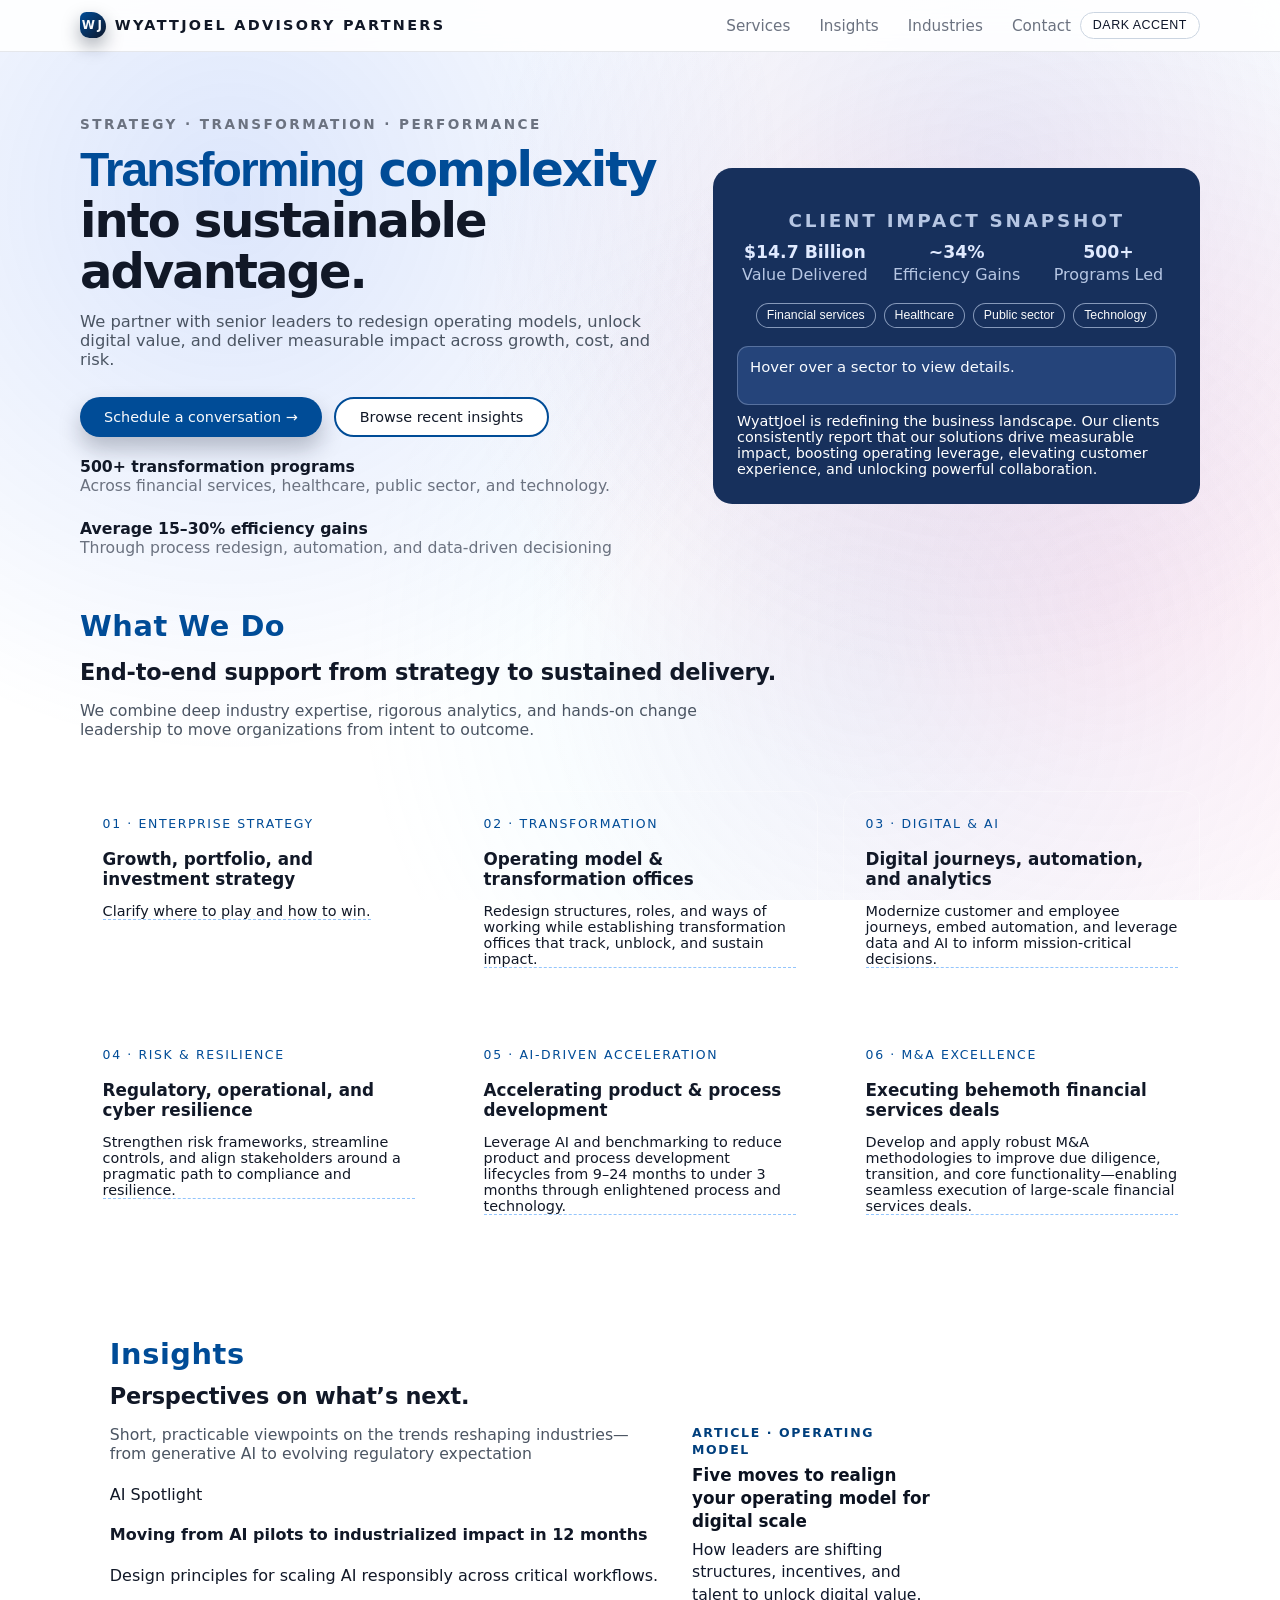
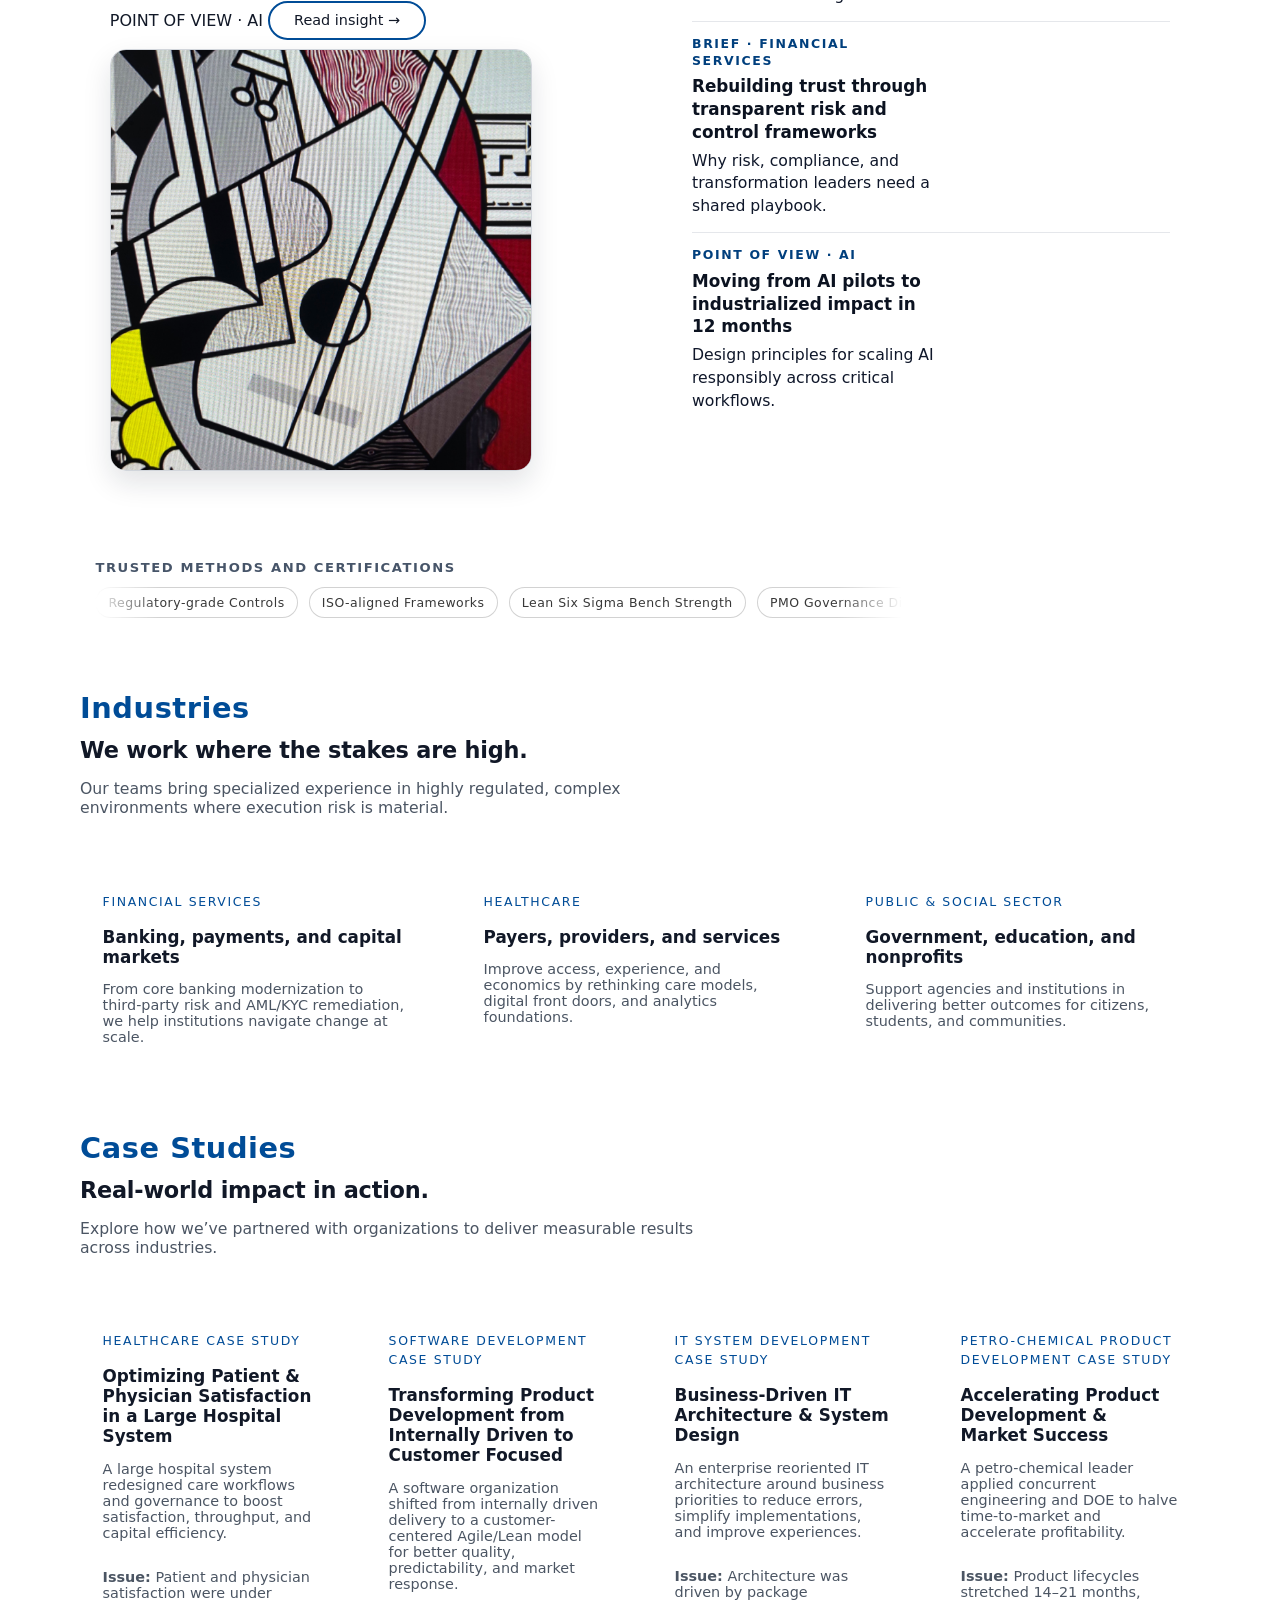
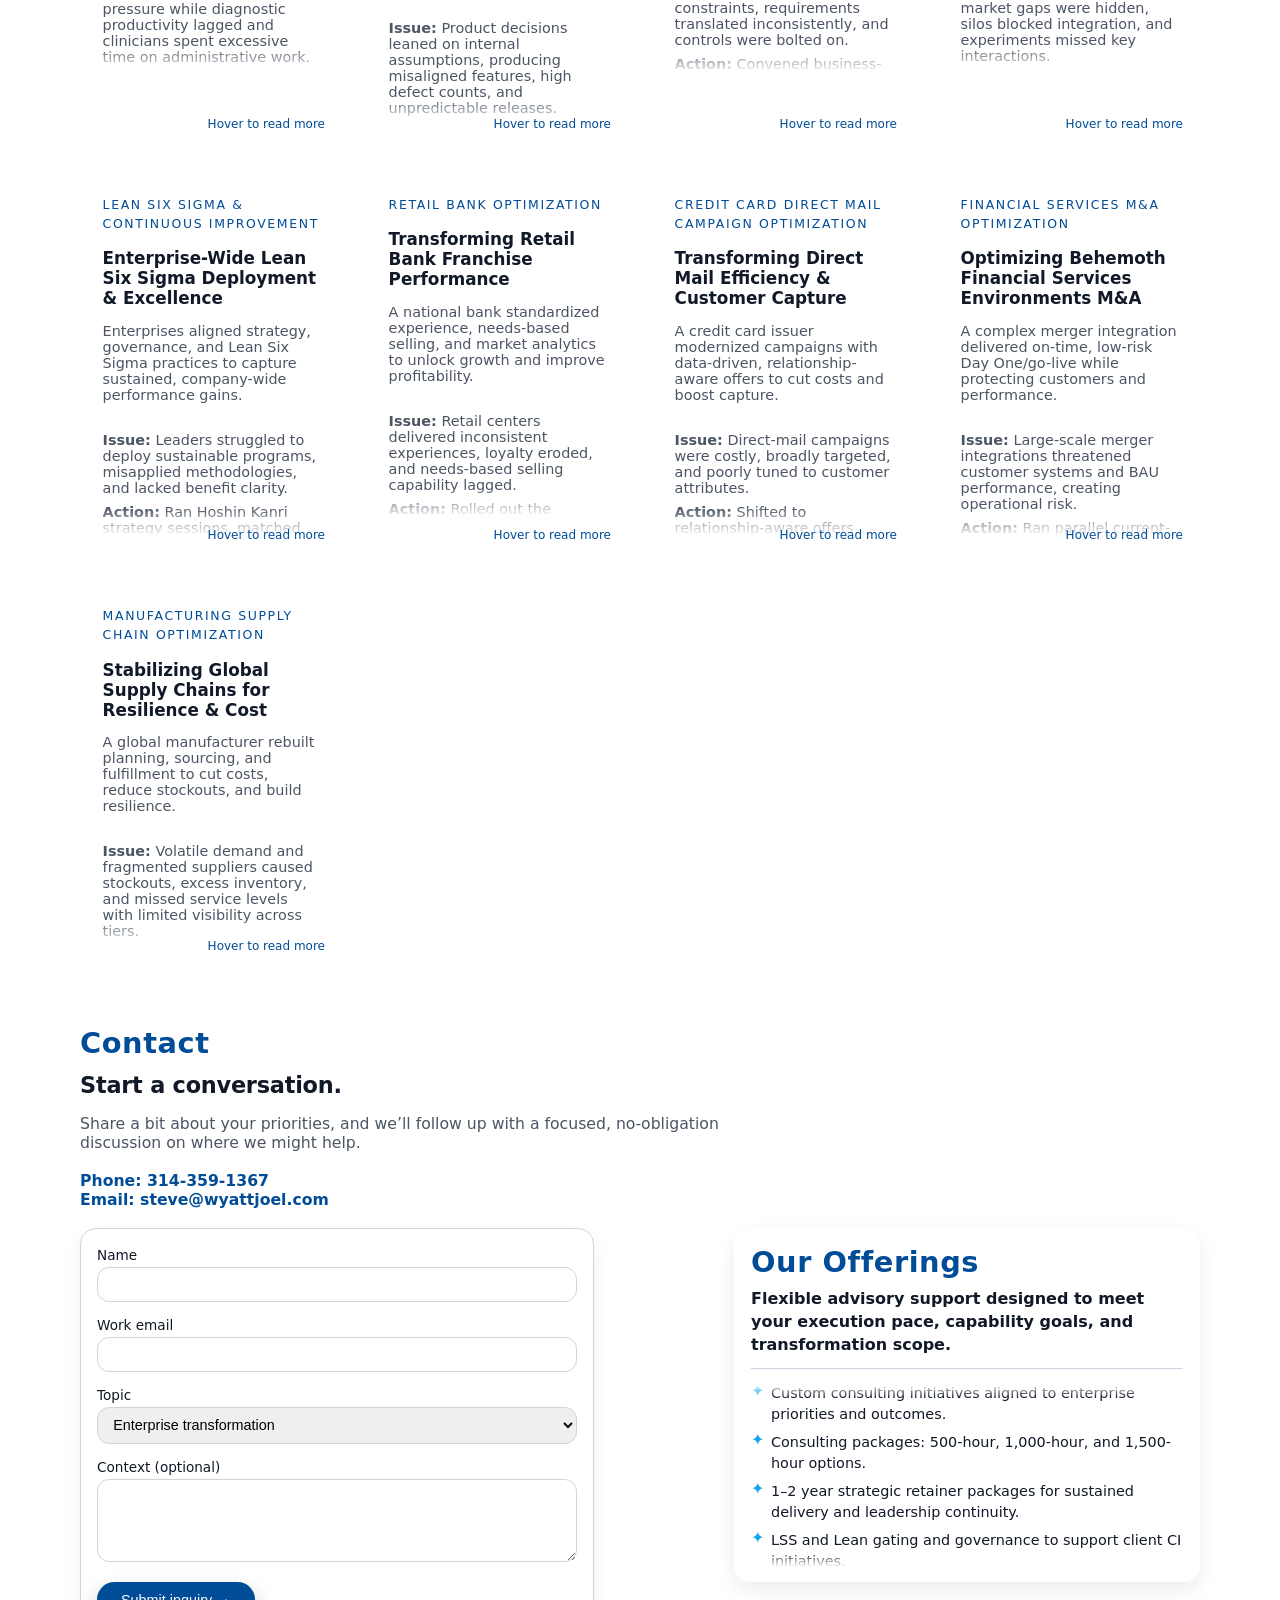
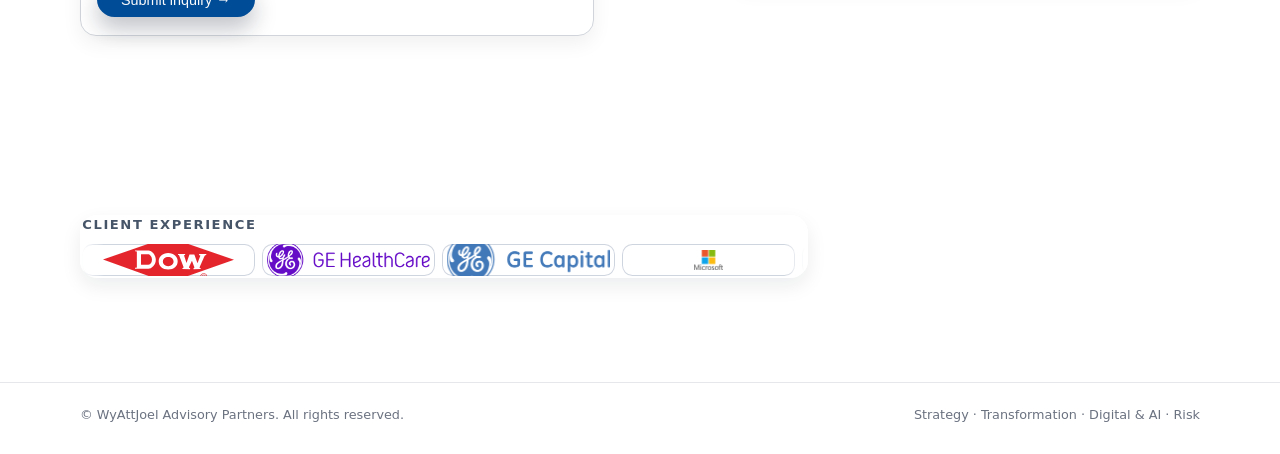
==== commit b9656484: "Remove unintended homepage top image" ====
--- a/index.html
+++ b/index.html
@@ -131,33 +131,6 @@
       border-bottom: 1px solid #e5e7eb;
       z-index: 10;
     }
-    .announcement-banner {
-      display: flex;
-      align-items: center;
-      justify-content: center;
-      gap: 1rem;
-      flex-wrap: wrap;
-      padding: 0.65rem 1rem;
-      background: #004c97;
-      color: #f9fafb;
-      text-align: center;
-      font-size: 1rem;
-      font-weight: 600;
-      letter-spacing: 0.01em;
-    }
-    .announcement-banner a {
-      color: #e1effa;
-      font-weight: 700;
-    }
-    .announcement-banner button {
-      border: 0;
-      background: transparent;
-      color: inherit;
-      font-size: 1.3rem;
-      line-height: 1;
-      cursor: pointer;
-      padding: 0 0.2rem;
-    }
     .nav-inner {
       max-width: 1120px;
       margin: 0 auto;
@@ -262,19 +235,6 @@
       background: transparent;
       border-radius: 0;
       box-shadow: none;
-    }
-    .homepage-banner {
-      max-width: 1120px;
-      margin: 0 auto;
-      padding: 1.4rem 1.5rem 0;
-    }
-    .homepage-banner img {
-      width: 100%;
-      height: clamp(220px, 30vw, 360px);
-      object-fit: cover;
-      object-position: center;
-      display: block;
-      border-radius: 0.9rem;
     }
     .hero {
       display: grid;
@@ -1364,10 +1324,6 @@
         padding-left: 1.25rem;
         padding-right: 1.25rem;
       }
-      .homepage-banner {
-        padding-left: 1.25rem;
-        padding-right: 1.25rem;
-      }
       .hero,
       section[id],
       .insights,
@@ -1676,10 +1632,6 @@
   </style>
 </head>
 <body>
-<div id="announcement-banner" class="announcement-banner">
-  <span>🚀 <strong>Announcing our partnership with Windy Hill Partners</strong> and the launch of a proven Enterprise Portfolio Optimization methodology that will change how Business Transformation is done. <a href="#contact">Learn more →</a></span>
-  <button type="button" onclick="document.getElementById('announcement-banner').style.display='none'" aria-label="Dismiss announcement">✕</button>
-</div>
 <header>
   <div class="nav-inner">
     <div class="brand">
@@ -1697,10 +1649,6 @@
     </div>
   </div>
 </header>
-
-<section class="homepage-banner" aria-label="Homepage banner">
-  <img src="image.png" alt="Illustrated workflow, analytics, and growth banner" />
-</section>
 
 <main class="shell">
   <section class="hero">
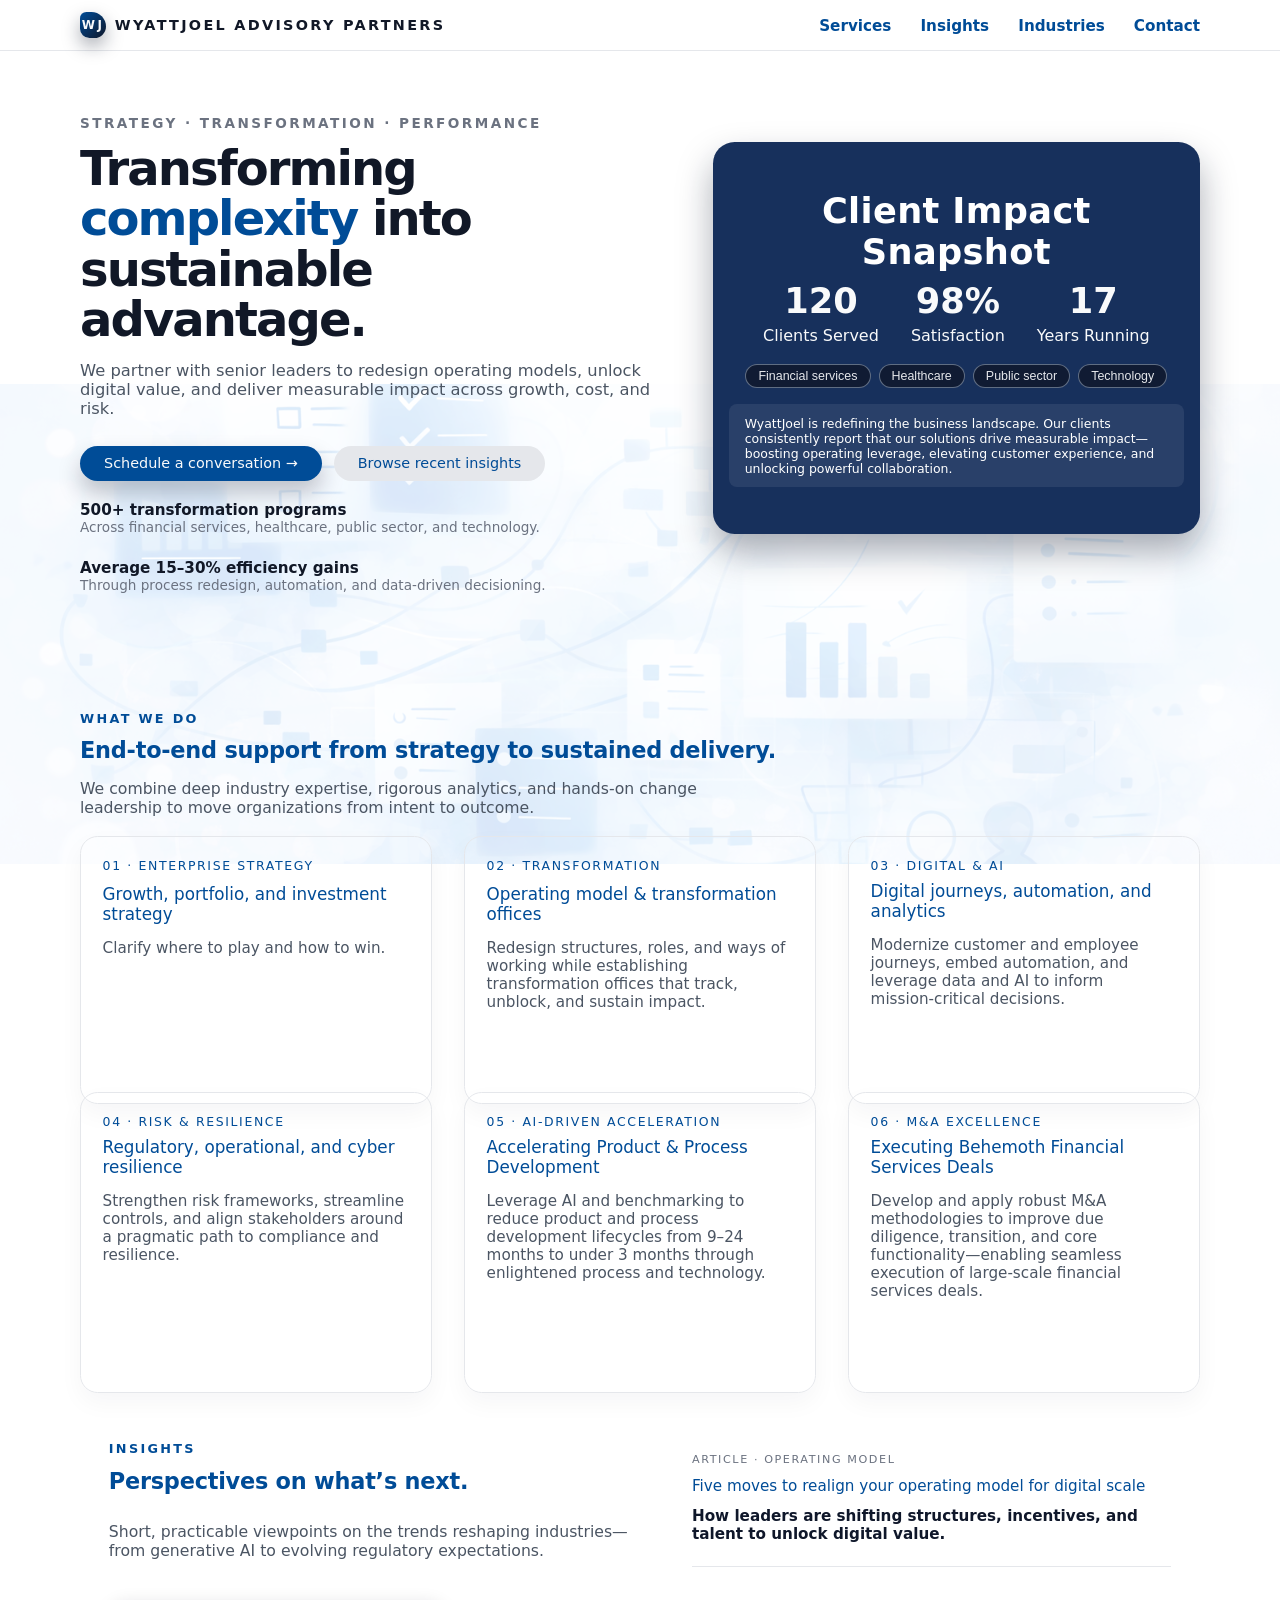
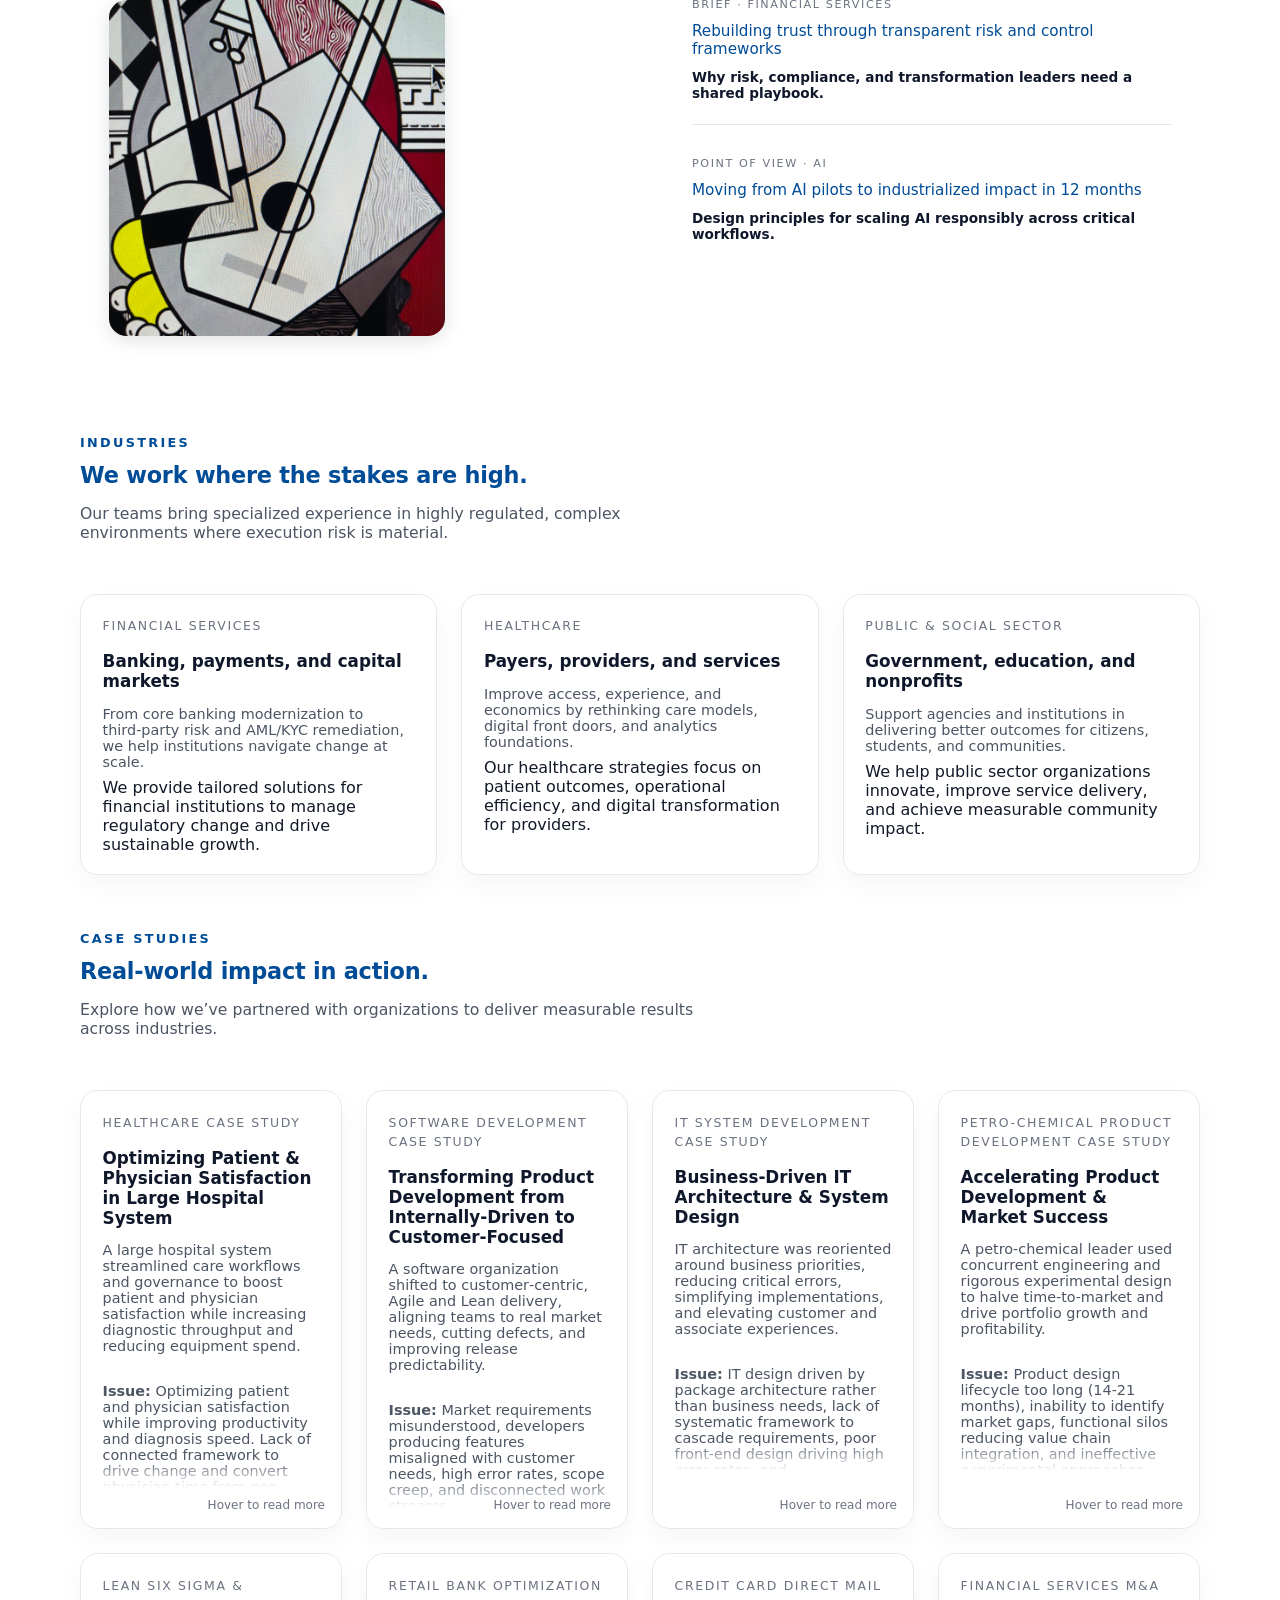
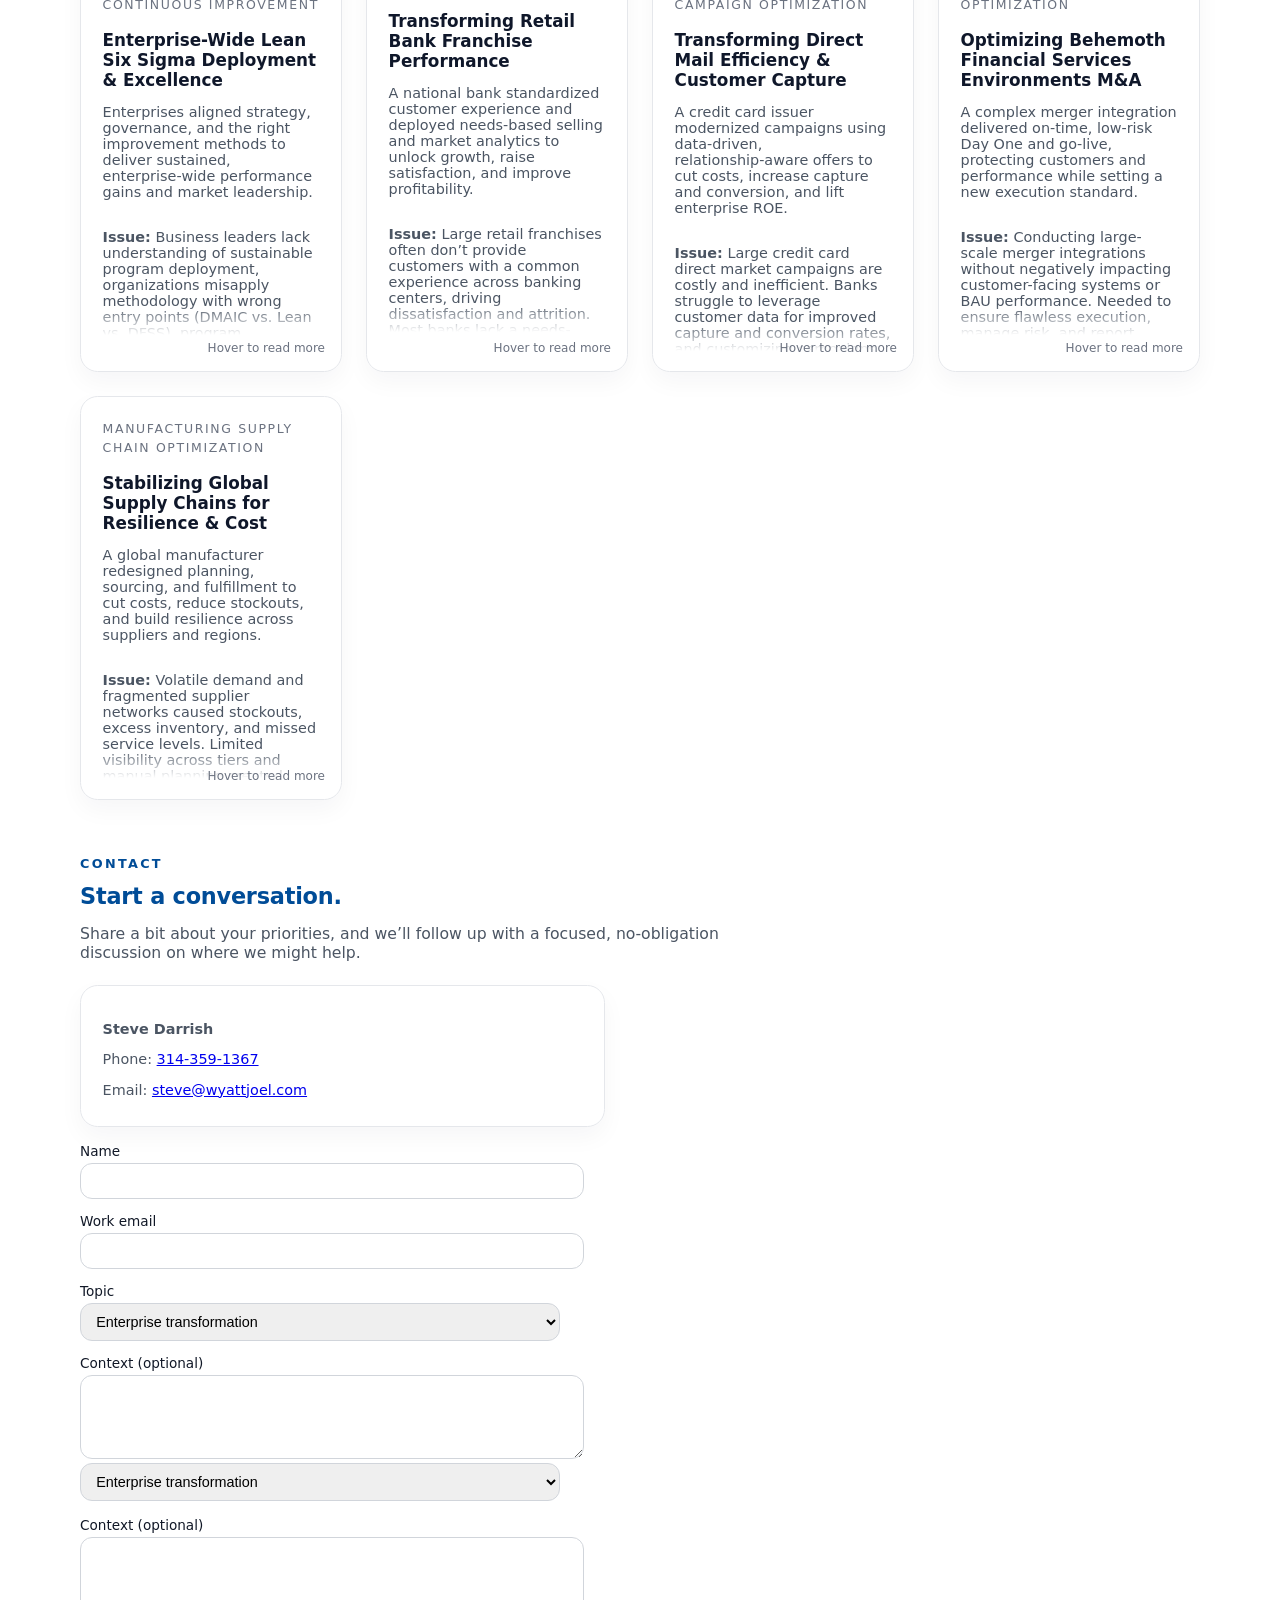
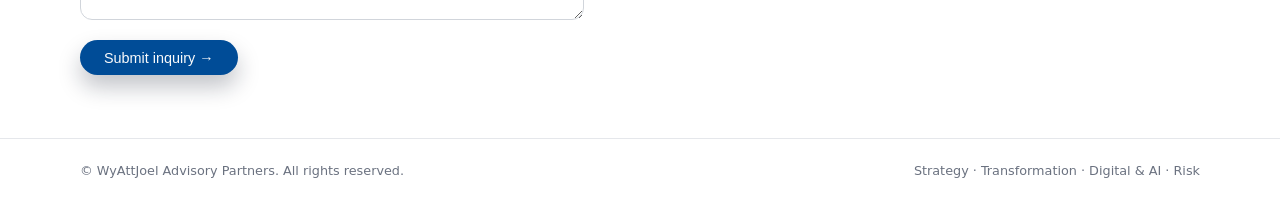
==== commit a356bc6e: "deploy: 6eb42f976c9666742d0d696ed73ad877926a4764" ====
--- a/index.html
+++ b/index.html
@@ -1,132 +1,431 @@
+
+
 <!DOCTYPE html>
 <html lang="en">
-<head>
-  <meta charset="UTF-8" />
+ <head>
+ <meta charset="UTF-8" />
   <title>WyAttJoel Advisory Partners</title>
   <meta name="viewport" content="width=device-width, initial-scale=1" />
   <style>
-    :root {
-      --accent: #004c97;
-      --accent-ink: #0f172a;
-      --surface-glass: rgba(255,255,255,0.1);
-      --surface-border: rgba(255,255,255,0.45);
-    }
+                                                                                          .pill-menu {
+                                                                                            position: absolute;
+                                                                                            left: 50%;
+                                                                                            transform: translateX(-50%);
+                                                                                            top: 110%;
+                                                                                            min-width: 180px;
+                                                                                            max-width: 220px;
+                                                                                            width: auto;
+                                                                                            background: #e1effa;
+                                                                                            color: #17305c;
+                                                                                            font-size: 0.85rem;
+                                                                                            padding: 0.7rem 1rem;
+                                                                                            border-radius: 0.7rem;
+                                                                                            box-shadow: 0 4px 16px rgba(15,23,42,0.10);
+                                                                                            z-index: 10;
+                                                                                            margin-top: 0.3rem;
+                                                                                            white-space: normal;
+                                                                                            word-break: break-word;
+                                                                                            text-align: left;
+                                                                                            display: none;
+                                                                                          }
+                                                                                      .pill-row > div {
+                                                                                        position: relative !important;
+                                                                                      }
+                                          @media (max-width: 800px) {
+                                            .client-impact-card {
+                                              padding: 0.7rem 0.4rem !important;
+                                              max-width: 98vw !important;
+                                              font-size: 0.95rem !important;
+                                            }
+                                            .client-impact-card h2 {
+                                              font-size: 1.3rem !important;
+                                              margin-bottom: 0.3rem !important;
+                                            }
+                                            .impact-stats {
+                                              gap: 1rem !important;
+                                            }
+                                            .impact-number {
+                                              font-size: 1.3rem !important;
+                                            }
+                                            .impact-label {
+                                              font-size: 0.85rem !important;
+                                            }
+                                            .client-impact-card p {
+                                              font-size: 0.68rem !important;
+                                              padding: 0.5rem 0.7rem !important;
+                                            }
+                                          }
+                                      @media (max-width: 800px) {
+                                        .nav-inner {
+                                          flex-direction: column !important;
+                                          align-items: flex-start !important;
+                                        }
+                                        .brand {
+                                          margin-bottom: 0.5rem !important;
+                                        }
+                                        nav:not(.mobile-nav) {
+                                          display: flex !important;
+                                          flex-direction: row !important;
+                                          width: 100vw !important;
+                                          justify-content: flex-start !important;
+                                          align-items: center !important;
+                                          margin-bottom: 0.5rem !important;
+                                          overflow-x: auto !important;
+                                          white-space: nowrap !important;
+                                          font-size: 0.85rem !important;
+                                          padding: 0 0.2rem !important;
+                                        }
+                                        nav:not(.mobile-nav) a {
+                                          display: inline-block !important;
+                                          white-space: nowrap !important;
+                                          margin-right: 1.1rem !important;
+                                          margin-bottom: 0 !important;
+                                          font-size: 0.95em !important;
+                                        }
+                                        nav:not(.mobile-nav) a:last-child {
+                                          margin-right: 0 !important;
+                                        }
+                                        .mobile-nav-btn, .mobile-nav {
+                                          display: none !important;
+                                        }
+                                      }
+                                  @media (max-width: 800px) {
+                                    .nav-inner {
+                                      flex-direction: column !important;
+                                      align-items: flex-start !important;
+                                    }
+                                    .brand {
+                                      margin-bottom: 0.5rem !important;
+                                    }
+                                    .mobile-nav-btn {
+                                      display: flex !important;
+                                      margin-top: 0.2rem !important;
+                                      margin-bottom: 0.7rem !important;
+                                      align-self: flex-start !important;
+                                      position: relative !important;
+                                      z-index: 1101 !important;
+                                    }
+                                    .nav-inner > nav:not(.mobile-nav) {
+                                      display: none !important;
+                                    }
+                                    .mobile-nav {
+                                      display: none !important;
+                                      flex-direction: column !important;
+                                      width: 100vw !important;
+                                      position: absolute !important;
+                                      top: 100% !important;
+                                      left: 0 !important;
+                                      background: #fff !important;
+                                      z-index: 1100 !important;
+                                      box-shadow: 0 4px 16px rgba(15,23,42,0.10) !important;
+                                      padding: 1.2rem 1.5rem 1.5rem 1.5rem !important;
+                                    }
+                                    .mobile-nav.open {
+                                      display: flex !important;
+                                    }
+                                    .mobile-nav a {
+                                      white-space: nowrap !important;
+                                      display: block !important;
+                                      margin-bottom: 1rem !important;
+                                      font-size: 1.1rem !important;
+                                    }
+                                    .mobile-nav a:last-child {
+                                      margin-bottom: 0 !important;
+                                    }
+                                    .mobile-nav-close {
+                                      align-self: flex-end !important;
+                                      margin-bottom: 1rem !important;
+                                      font-size: 2rem !important;
+                                      background: none !important;
+                                      border: none !important;
+                                      color: #004c97 !important;
+                                      cursor: pointer !important;
+                                    }
+                                  }
+                              @media (max-width: 800px) {
+                                .nav-inner {
+                                  flex-direction: column !important;
+                                  align-items: flex-start !important;
+                                }
+                                .brand {
+                                  margin-bottom: 0.5rem;
+                                }
+                                .mobile-nav-btn {
+                                  display: flex !important;
+                                  margin-top: 0.2rem;
+                                  margin-bottom: 0.7rem;
+                                  align-self: flex-start;
+                                }
+                                nav:not(.mobile-nav) {
+                                  display: none !important;
+                                }
+                                .mobile-nav {
+                                  display: flex !important;
+                                  flex-direction: column;
+                                  width: 100vw;
+                                  position: absolute;
+                                  top: 100%;
+                                  left: 0;
+                                  background: #fff;
+                                  z-index: 1000;
+                                  box-shadow: 0 4px 16px rgba(15,23,42,0.10);
+                                  padding: 1.2rem 1.5rem 1.5rem 1.5rem;
+                                }
+                                .mobile-nav a {
+                                  white-space: nowrap;
+                                  display: block;
+                                  margin-bottom: 1rem;
+                                  font-size: 1.1rem;
+                                }
+                                .mobile-nav a:last-child {
+                                  margin-bottom: 0;
+                                }
+                                .mobile-nav-close {
+                                  align-self: flex-end;
+                                  margin-bottom: 1rem;
+                                  font-size: 2rem;
+                                  background: none;
+                                  border: none;
+                                  color: #004c97;
+                                  cursor: pointer;
+                                }
+                              }
+                          @media (max-width: 800px) {
+                            .nav-inner {
+                              flex-direction: column !important;
+                              align-items: flex-start !important;
+                            }
+                            .brand {
+                              margin-bottom: 0.5rem;
+                            }
+                            .mobile-nav-btn {
+                              display: flex !important;
+                              margin-top: 0.2rem;
+                              margin-bottom: 0.7rem;
+                              align-self: flex-start;
+                            }
+                            nav:not(.mobile-nav) {
+                              width: 100%;
+                              margin-bottom: 0.5rem;
+                            }
+                            nav:not(.mobile-nav) a {
+                              white-space: nowrap;
+                              display: inline-block;
+                              margin-right: 1.2rem;
+                              margin-bottom: 0;
+                            }
+                            nav:not(.mobile-nav) a:last-child {
+                              margin-right: 0;
+                            }
+                          }
+                      /* Hamburger and mobile nav styles */
+                      @media (max-width: 800px) {
+                        .mobile-nav-btn {
+                          display: flex;
+                        }
+                        .mobile-nav {
+                          display: none;
+                        }
+                        .mobile-nav.open {
+                          display: flex;
+                        }
+                      }
+                      @media (min-width: 801px) {
+                        .mobile-nav-btn,
+                        .mobile-nav {
+                          display: none !important;
+                        }
+                      }
+                      .mobile-nav-btn {
+                        display: none;
+                        background: none;
+                        border: none;
+                        position: absolute;
+                        right: 1.5rem;
+                        top: 1.2rem;
+                        z-index: 20;
+                        flex-direction: column;
+                        justify-content: center;
+                        align-items: center;
+                        width: 38px;
+                        height: 38px;
+                        cursor: pointer;
+                      }
+                      .mobile-nav-btn span {
+                        display: block;
+                        width: 26px;
+                        height: 3px;
+                        margin: 4px 0;
+                        background: #004c97;
+                        border-radius: 2px;
+                        transition: 0.2s;
+                      }
+                      .mobile-nav {
+                        display: none;
+                        position: fixed;
+                        top: 0;
+                        right: 0;
+                        width: 80vw;
+                        max-width: 320px;
+                        height: 100vh;
+                        background: #fff;
+                        box-shadow: -2px 0 18px rgba(15,23,42,0.13);
+                        z-index: 100;
+                        padding: 2.5rem 1.5rem 1.5rem 2rem;
+                        flex-direction: column;
+                        gap: 1.5rem;
+                        animation: slideInNav 0.22s cubic-bezier(.4,0,.2,1);
+                      }
+                      .mobile-nav a {
+                        color: #004c97;
+                        font-size: 1.15rem;
+                        font-weight: 600;
+                        text-decoration: none;
+                        margin-bottom: 1.2rem;
+                        display: block;
+                      }
+                      .mobile-nav-close {
+                        position: absolute;
+                        top: 1.1rem;
+                        right: 1.2rem;
+                        background: none;
+                        border: none;
+                        font-size: 2rem;
+                        color: #004c97;
+                        cursor: pointer;
+                      }
+                      @keyframes slideInNav {
+                        from { right: -100vw; opacity: 0; }
+                        to { right: 0; opacity: 1; }
+                      }
+                  /* Desktop: Set Pers.jpg to 3.5in x 3.5in in INSIGHTS */
+                  @media (min-width: 601px) {
+                    .insights-pers-img {
+                      width: 3.5in !important;
+                      height: 3.5in !important;
+                      max-width: 100%;
+                      max-height: 100%;
+                      border-radius: 1.1rem;
+                      object-fit: cover;
+                      box-shadow: 0 4px 18px rgba(15,23,42,0.13);
+                      display: block;
+                      margin-top: 1.1rem;
+                      margin-bottom: 0.7rem;
+                    }
+                  }
+              /* Mobile improvements for Client Impact Snapshot */
+              @media (max-width: 600px) {
+                .client-impact-card {
+                  max-width: 380px !important;
+                  min-width: 260px !important;
+                  width: 90vw !important;
+                  margin-left: auto !important;
+                  margin-right: auto !important;
+                  padding: 0.8rem 0.5rem !important;
+                  box-sizing: border-box !important;
+                  border-radius: 1.35rem !important;
+                }
+                .client-impact-card h2 {
+                  font-size: 1.3rem !important;
+                  padding: 0 0.2rem !important;
+                }
+                .impact-stats {
+                  flex-direction: row !important;
+                  gap: 1rem !important;
+                  justify-content: center !important;
+                  align-items: flex-start !important;
+                }
+                .pill-row {
+                  flex-wrap: nowrap !important;
+                  gap: 0.18rem !important;
+                  justify-content: center !important;
+                  overflow-x: auto !important;
+                }
+                .pill {
+                  min-width: 60px !important;
+                  max-width: 90px !important;
+                  font-size: 0.62rem !important;
+                  padding: 0.11rem 0.32rem !important;
+                }
+                .client-impact-card p,
+                .client-impact-card .impact-label,
+                .client-impact-card .impact-number {
+                  font-size: 0.95rem !important;
+                }
+                .client-impact-card p:last-child {
+                  font-size: 0.68rem !important;
+                  line-height: 1.2 !important;
+                  margin-top: 0.5rem !important;
+                }
+              }
+          /* WHAT WE DO hover popup: match INSIGHTS style exactly */
+          .whatwedo-hover-popup {
+            display: none;
+            position: absolute;
+            left: 0;
+            top: 100%;
+            width: 100%;
+            background: transparent;
+            color: #17305c;
+            font-size: 0.85rem;
+            font-family: 'Inter', 'Segoe UI', Arial, sans-serif;
+            font-weight: 400;
+            padding: 0.7rem 1rem;
+            border-radius: 0.7rem;
+            box-shadow: 0 4px 16px rgba(15,23,42,0.10);
+            z-index: 2;
+            margin-top: 0.3rem;
+            white-space: normal;
+            word-break: break-word;
+            text-align: left;
+            text-transform: none !important;
+            /* Remove all-caps, force sentence case */
+            letter-spacing: normal !important;
+          }
+          .hover-col:hover .whatwedo-hover-popup,
+          .hover-col:focus-within .whatwedo-hover-popup {
+            display: block;
+          }
+      </footer>
+          margin-top: 0.2rem;
+        }
+        .impact-actions {
+          display: flex;
+          gap: 1rem;
+          margin-bottom: 1.1rem;
+        }
+        .impact-btn {
+          background: #17305c;
+          color: #f9fafb;
+          border: none;
+          border-radius: 0.7rem;
+          padding: 0.6rem 1.2rem;
+          font-size: 1rem;
+          font-weight: 500;
+          cursor: pointer;
+          transition: background 0.15s;
+          white-space: nowrap;
+        }
+        .impact-btn:hover, .impact-btn:focus {
+          background: #25447a;
+        }
+        .client-impact-card p {
+          font-size: 1rem;
+          margin: 0.5rem 0 0 0;
+          color: #e0eaff;
+        }
     body {
       margin: 0;
       font-family: system-ui, -apple-system, BlinkMacSystemFont, "Segoe UI", sans-serif;
-      background: #ffffff;
+      background: transparent;
       color: #111827;
       -webkit-font-smoothing: antialiased;
-      position: relative;
-    }
-    body.theme-dark {
-      --accent: #60a5fa;
-      --accent-ink: #e2e8f0;
-      --surface-glass: rgba(15,23,42,0.26);
-      --surface-border: rgba(148,163,184,0.4);
-      color: #e5e7eb;
-    }
-    body::before {
-      content: "";
-      position: fixed;
-      inset: 0;
-      z-index: -2;
-      background:
-        linear-gradient(rgba(255,255,255,0.38), rgba(255,255,255,0.38)),
-        url("site-background.png") center center / cover no-repeat;
-      background-attachment: fixed;
-      pointer-events: none;
-      animation: backgroundToneShift 40s ease-in-out infinite alternate;
-    }
-    body::after {
-      content: "";
-      position: fixed;
-      inset: 0;
-      z-index: -1;
-      background:
-        radial-gradient(circle at 18% 22%, rgba(37,99,235,0.16), transparent 44%),
-        radial-gradient(circle at 78% 18%, rgba(96,165,250,0.14), transparent 42%),
-        radial-gradient(circle at 68% 74%, rgba(125,211,252,0.12), transparent 47%),
-        radial-gradient(circle at 86% 66%, rgba(244,114,182,0.14), transparent 46%),
-        radial-gradient(circle at 74% 34%, rgba(251,113,133,0.12), transparent 44%),
-        radial-gradient(circle at 22% 26%, rgba(255,255,255,0.12) 0 0.14rem, transparent 0.2rem),
-        radial-gradient(circle at 46% 58%, rgba(255,255,255,0.1) 0 0.12rem, transparent 0.18rem),
-        radial-gradient(circle at 73% 41%, rgba(255,255,255,0.1) 0 0.13rem, transparent 0.19rem);
-      pointer-events: none;
-      animation: subtleColorShift 38s ease-in-out infinite alternate, tintMorph 54s ease-in-out infinite alternate, twinklePulse 10s ease-in-out infinite;
-    }
-    @keyframes subtleColorShift {
-      0% {
-        opacity: 0.09;
-        transform: translate3d(0, 0, 0) scale(1);
-      }
-      50% {
-        opacity: 0;
-        transform: translate3d(-0.6%, 0.6%, 0) scale(1.01);
-      }
-      100% {
-        opacity: 0.1;
-        transform: translate3d(0.6%, -0.6%, 0) scale(1.005);
-      }
-    }
-    @keyframes backgroundToneShift {
-      0% {
-        filter: saturate(1.04) brightness(1.06) contrast(1.04);
-      }
-      50% {
-        filter: saturate(0.25) brightness(1.46) contrast(0.86);
-      }
-      100% {
-        filter: saturate(1.05) brightness(1.07) contrast(1.03);
-      }
-    }
-    @keyframes tintMorph {
-      0% {
-        background:
-          radial-gradient(circle at 18% 22%, rgba(37,99,235,0.17), transparent 44%),
-          radial-gradient(circle at 78% 18%, rgba(96,165,250,0.14), transparent 42%),
-          radial-gradient(circle at 68% 74%, rgba(125,211,252,0.12), transparent 47%),
-          radial-gradient(circle at 86% 66%, rgba(244,114,182,0.14), transparent 46%),
-          radial-gradient(circle at 74% 34%, rgba(251,113,133,0.11), transparent 44%);
-      }
-      50% {
-        background:
-          radial-gradient(circle at 18% 22%, rgba(255,255,255,0.34), transparent 44%),
-          radial-gradient(circle at 78% 18%, rgba(255,255,255,0.29), transparent 42%),
-          radial-gradient(circle at 68% 74%, rgba(255,255,255,0.27), transparent 47%),
-          radial-gradient(circle at 86% 66%, rgba(255,255,255,0.31), transparent 46%),
-          radial-gradient(circle at 74% 34%, rgba(255,255,255,0.28), transparent 44%),
-          radial-gradient(circle at 22% 26%, rgba(255,255,255,0.62) 0 0.15rem, transparent 0.22rem),
-          radial-gradient(circle at 46% 58%, rgba(255,255,255,0.56) 0 0.13rem, transparent 0.2rem),
-          radial-gradient(circle at 73% 41%, rgba(255,255,255,0.54) 0 0.14rem, transparent 0.21rem);
-      }
-      100% {
-        background:
-          radial-gradient(circle at 18% 22%, rgba(96,165,250,0.12), transparent 44%),
-          radial-gradient(circle at 78% 18%, rgba(59,130,246,0.1), transparent 42%),
-          radial-gradient(circle at 68% 74%, rgba(236,72,153,0.16), transparent 47%),
-          radial-gradient(circle at 86% 66%, rgba(244,114,182,0.2), transparent 46%),
-          radial-gradient(circle at 74% 34%, rgba(251,113,133,0.16), transparent 44%),
-          radial-gradient(circle at 22% 26%, rgba(255,255,255,0.12) 0 0.14rem, transparent 0.2rem),
-          radial-gradient(circle at 46% 58%, rgba(255,255,255,0.1) 0 0.12rem, transparent 0.18rem),
-          radial-gradient(circle at 73% 41%, rgba(255,255,255,0.1) 0 0.13rem, transparent 0.19rem);
-      }
-    }
-    @keyframes twinklePulse {
-      0%, 42%, 58%, 100% {
-        opacity: 0.1;
-      }
-      48%, 52% {
-        opacity: 0.2;
-      }
-      50% {
-        opacity: 0.25;
-      }
-    }
+    }
+    /* Removed animated gradient background */
     header {
       position: sticky;
       top: 0;
-      background: rgba(255,255,255,0.88);
+      background: rgba(255,255,255,0.96);
       backdrop-filter: blur(12px);
       border-bottom: 1px solid #e5e7eb;
       z-index: 10;
@@ -207,34 +506,10 @@
     nav a:hover::after {
       transform: scaleX(1);
     }
-    .nav-actions {
-      display: flex;
-      align-items: center;
-      gap: 0.55rem;
-    }
-    .theme-toggle {
-      border: 1px solid #cbd5e1;
-      border-radius: 999px;
-      background: rgba(255,255,255,0.9);
-      color: #0f172a;
-      font-size: 0.78rem;
-      letter-spacing: 0.04em;
-      text-transform: uppercase;
-      padding: 0.34rem 0.75rem;
-      cursor: pointer;
-    }
-    body.theme-dark .theme-toggle {
-      background: rgba(15,23,42,0.72);
-      color: #e5e7eb;
-      border-color: rgba(148,163,184,0.55);
-    }
     .shell {
       max-width: 1120px;
       margin: 0 auto;
-      padding: 2.5rem 1.5rem 3.5rem;
-      background: transparent;
-      border-radius: 0;
-      box-shadow: none;
+      padding: 2.5rem 1.5rem 0.9rem;
     }
     .hero {
       display: grid;
@@ -242,57 +517,7 @@
       gap: 3rem;
       align-items: center;
       margin-top: 1.5rem;
-    }
-    .hero-right-stack {
-      display: grid;
-      gap: 0.9rem;
-    }
-    .hero-video-card {
-      position: relative;
-      min-height: 170px;
-      border-radius: 1.1rem;
-      overflow: hidden;
-      border: 1px solid var(--surface-border);
-      background:
-        linear-gradient(135deg, rgba(30,64,175,0.4), rgba(14,165,233,0.25)),
-        radial-gradient(circle at 78% 24%, rgba(249,168,212,0.22), transparent 40%),
-        #0b1736;
-      box-shadow: 0 12px 30px rgba(15,23,42,0.2);
-    }
-    .hero-video-card video {
-      width: 100%;
-      height: 100%;
-      object-fit: cover;
-      display: block;
-      opacity: 0.8;
-      mix-blend-mode: screen;
-    }
-    .hero-video-card img {
-      width: 100%;
-      height: 100%;
-      object-fit: cover;
-      display: block;
-      opacity: 0.72;
-      filter: saturate(1.06) contrast(1.03);
-    }
-    .hero-video-overlay {
-      position: absolute;
-      inset: 0;
-      pointer-events: none;
-      background:
-        linear-gradient(160deg, rgba(15,23,42,0.26), rgba(15,23,42,0.38)),
-        radial-gradient(circle at 20% 20%, rgba(147,197,253,0.18), transparent 50%);
-    }
-    .hero-video-label {
-      position: absolute;
-      left: 0.9rem;
-      bottom: 0.8rem;
-      margin: 0;
-      color: #e2e8f0;
-      font-size: 0.72rem;
-      letter-spacing: 0.08em;
-      text-transform: uppercase;
-      font-weight: 600;
+      margin-bottom: 0.06rem;
     }
     .eyebrow {
       font-size: 0.85rem;
@@ -307,16 +532,6 @@
       line-height: 1.05;
       letter-spacing: -0.04em;
       margin: 0 0 1rem;
-    }
-    .transform-word {
-      display: inline-block;
-      white-space: nowrap;
-      opacity: 1;
-      transition: color 14s ease-in-out, opacity 3.2s cubic-bezier(0.2, 0.9, 0.25, 1);
-    }
-    .transform-word .char {
-      display: inline-block;
-      font-family: inherit;
     }
     h1 span {
       color: #004c97;
@@ -346,13 +561,6 @@
       transition: transform 0.12s ease-out, box-shadow 0.12s ease-out, background 0.12s ease-out;
       text-decoration: none;
     }
-    input,
-    select,
-    textarea,
-    button {
-      box-sizing: border-box;
-      max-width: 100%;
-    }
     .btn-primary {
       background: #004c97;
       color: #f9fafb;
@@ -364,8 +572,8 @@
       background: #00376f;
     }
     .btn-outline {
-      background: #ffffff;
-      border: 2px solid #004c97;
+      background: transparent;
+      border: 1px solid #cbd5e1;
       color: #111827;
     }
     .btn-outline:hover {
@@ -377,155 +585,59 @@
       display: flex;
       flex-wrap: wrap;
       gap: 1.5rem;
-      font-size: 0.98rem;
+      font-size: 0.85rem;
       color: #6b7280;
     }
     .hero-meta strong {
       display: block;
       color: #111827;
-      font-size: 0.98rem;
-    }
-    .client-impact-card {
-      background: #17305c;
-      color: #f9fafb;
-      border-radius: 1.2rem;
-      padding: 1.7rem 1.5rem;
-      box-shadow: none;
-      margin-top: 1.8rem;
-      margin-bottom: 1.8rem;
-    }
-    .client-impact-card h2 {
-      font-size: 1.15rem;
-      margin-bottom: 0.7rem;
-      letter-spacing: .15em;
+      font-size: 0.95rem;
+    }
+    .hero-card {
+      background: radial-gradient(circle at top, #e1effa 0, transparent 55%), #020617;
+      color: #e5e7eb;
+      border-radius: 1.35rem;
+      padding: 1.75rem 1.6rem;
+      box-shadow: 0 18px 35px rgba(15,23,42,0.35);
+    }
+    .hero-card h2 {
+      font-size: 1.1rem;
+      margin-bottom: 0.5rem;
+      letter-spacing: .16em;
       text-transform: uppercase;
-      color: #b6c6e3;
-      text-align: center;
-    }
-    .impact-stats {
+      color: #0f172a;
+    }
+    .hero-card-main {
+      margin-bottom: 1rem;
+    }
+    .hero-card-main strong {
+      font-size: 1.9rem;
+      display: block;
+      letter-spacing: -0.03em;
+    }
+    .hero-card-main span {
+      font-size: 0.9rem;
+      color: #9ca3af;
+    }
+    .pill-row {
       display: flex;
-      justify-content: space-between;
-      gap: 1.5rem;
-      margin-bottom: 1.2rem;
-    }
-    .impact-stats > div {
-      flex: 1 1 0;
-      text-align: center;
-    }
-    .impact-number {
-      font-size: clamp(1.15rem, 1.85vw, 1.5rem);
-      font-weight: 700;
-      display: block;
-      color: #e0eaff;
-      white-space: nowrap;
-      line-height: 1.1;
-    }
-    @media (min-width: 801px) {
-      .impact-stats {
-        gap: 1rem;
-      }
-      .impact-stats > div {
-        min-width: 0;
-      }
-      .impact-number {
-        font-size: clamp(1rem, 1.35vw, 1.28rem);
-      }
-    }
-    .impact-label {
-      font-size: 1rem;
-      color: #b6c6e3;
-      display: block;
-      margin-top: 0.2rem;
-    }
-    .sector-pills {
-      display: flex;
-      gap: 0.5rem;
-      margin-bottom: 1.1rem;
-      flex-wrap: nowrap;
-      justify-content: center;
-      overflow-x: visible;
-    }
-    .sector-pill {
-      background: #17305c;
-      color: #f9fafb;
-      border: 1px solid rgba(182,198,227,0.7);
+      flex-wrap: wrap;
+      gap: 0.55rem;
+      margin: 0.75rem 0 1.25rem;
+    }
+    .pill {
       border-radius: 999px;
-      padding: 0.28rem 0.62rem;
-      font-size: 0.77rem;
-      font-weight: 500;
-      cursor: pointer;
-      transition: background 0.15s;
-      white-space: nowrap;
-      flex: 0 0 auto;
-    }
-    .sector-pill:hover,
-    .sector-pill:focus {
-      background: #25447a;
-    }
-    .sector-description {
-      border: 1px solid rgba(182,198,227,0.35);
-      border-radius: 0.7rem;
-      background: #25447a;
-      color: #f8fbff;
-      font-size: 0.93rem;
-      line-height: 1.4;
-      padding: 0.65rem 0.75rem;
-      min-height: 2.3rem;
-    }
-    .client-impact-card p {
-      font-size: 0.9rem;
-      margin: 0.5rem 0 0 0;
-      color: #e0eaff;
-      font-weight: 400;
+      border: 1px solid rgba(148,163,184,0.6);
+      padding: 0.25rem 0.75rem;
+      font-size: 0.78rem;
+      color: #e5e7eb;
+      background: rgba(15,23,42,0.8);
     }
     .card-grid {
       display: grid;
       grid-template-columns: repeat(auto-fit, minmax(230px, 1fr));
       gap: 1.5rem;
       margin-top: 3.25rem;
-    }
-    .reveal-on-scroll {
-      opacity: 0;
-      transform: translateY(18px);
-      transition: opacity 0.55s ease, transform 0.55s ease;
-      will-change: opacity, transform;
-    }
-    .reveal-on-scroll.is-visible {
-      opacity: 1;
-      transform: translateY(0);
-    }
-    .services-grid {
-      grid-template-columns: repeat(3, minmax(0, 1fr));
-      isolation: isolate;
-    }
-    .services-grid .card {
-      position: relative;
-      overflow: visible;
-      z-index: 1;
-    }
-    .services-grid .card:hover,
-    .services-grid .card:focus-within {
-      z-index: 30;
-    }
-    .services-grid .card span {
-      color: #004c97;
-    }
-    .services-grid .card h3 {
-      color: #111827;
-    }
-    .services-grid .card p {
-      color: #111827;
-      font-weight: 400;
-    }
-    .services-grid .service-hover-note {
-      color: #111827;
-      font-size: 0.9rem;
-      font-weight: 400;
-      text-transform: none;
-      letter-spacing: normal;
-    }
-    .services-grid .card p .service-hover-note {
-      color: #111827;
     }
     .section-label {
       font-size: 0.8rem;
@@ -539,6 +651,8 @@
       font-size: 1.4rem;
       margin-bottom: 0.75rem;
       letter-spacing: -0.01em;
+      color: #004c97;
+      font-weight: bold;
     }
     .section-lead {
       font-size: 0.98rem;
@@ -546,66 +660,12 @@
       max-width: 40rem;
       margin-bottom: 1.4rem;
     }
-    .case-studies-section {
-      background: rgba(255,255,255,0.22);
-      border: 1px solid rgba(255,255,255,0.6);
-      padding: 2.5rem 2rem;
-      border-radius: 1.3rem;
-      box-shadow: 0 12px 36px rgba(15,23,42,0.1);
-    }
-    .case-studies-grid {
-      display: grid;
-      grid-template-columns: repeat(auto-fit, minmax(250px, 1fr));
-      gap: 1.5rem;
-      margin-top: 1.75rem;
-    }
-    .case-study-card {
-      background: rgba(255,255,255,0.94);
-      border: 1px solid rgba(148,163,184,0.55);
-      border-radius: 1.1rem;
-      padding: 1.2rem;
-      min-height: 220px;
-      display: flex;
-      flex-direction: column;
-      justify-content: space-between;
-      box-shadow: 0 12px 28px rgba(15,23,42,0.09);
-      transition: transform 0.3s ease, box-shadow 0.3s ease;
-    }
-    .case-study-card:hover {
-      transform: translateY(-6px);
-      box-shadow: 0 18px 35px rgba(15,23,42,0.14);
-    }
-    .case-study-card h3 {
-      font-size: 1.05rem;
-      margin-bottom: 0.65rem;
-      font-weight: 700;
-      color: #0b1220;
-    }
-    .case-detail {
-      flex: 1;
-      display: flex;
-      flex-direction: column;
-      gap: 0.35rem;
-      color: #374151;
-      font-size: 0.95rem;
-      line-height: 1.5;
-    }
-    .case-detail p {
-      margin: 0;
-    }
-    .case-label {
-      font-size: 0.78rem;
-      letter-spacing: 0.2em;
-      text-transform: uppercase;
-      color: #475569;
-    }
     .card {
       border-radius: 1.1rem;
-      border: 1px solid rgba(255,255,255,0.35);
+      border: 1px solid #e5e7eb;
       padding: 1.3rem 1.35rem;
       background: transparent;
-      box-shadow: none;
-      backdrop-filter: none;
+      box-shadow: 0 10px 24px rgba(15,23,42,0.04);
     }
     .card.case-study {
       position: relative;
@@ -618,8 +678,7 @@
       transition: max-height 0.2s ease;
       -webkit-mask-image: linear-gradient(to bottom, black 75%, transparent 100%);
       mask-image: linear-gradient(to bottom, black 75%, transparent 100%);
-        color: #004c97;
-      }
+    }
     .card.case-study:hover .case-body,
     .card.case-study:focus-within .case-body {
       max-height: none;
@@ -631,57 +690,17 @@
       right: 1rem;
       bottom: 1rem;
       font-size: 0.75rem;
-        color: #004c97;
-    }
-    .card.case-study > span {
-      color: #004c97;
+      color: #6b7280;
     }
     .card h3 {
       font-size: 1.05rem;
       margin-bottom: 0.4rem;
+      color: #0f172a;
     }
     .card p {
       font-size: 0.9rem;
       color: #4b5563;
       margin-bottom: 0.5rem;
-    }
-    .service-hover-note {
-      position: relative;
-      display: inline-block;
-      cursor: help;
-      border-bottom: 1px dashed #93c5fd;
-      z-index: 40;
-    }
-    .service-hover-note::after {
-      content: attr(data-note);
-      position: absolute;
-      bottom: calc(100% + 0.45rem);
-      top: auto;
-      left: 0;
-      width: max-content;
-      min-width: 16rem;
-      max-width: min(24rem, calc(100vw - 4rem));
-      background: #0b2346;
-      color: #ffffff;
-      border: 1px solid rgba(15,23,42,0.75);
-      border-radius: 0.65rem;
-      padding: 0.55rem 0.7rem;
-      font-size: 0.82rem;
-      line-height: 1.35;
-      box-shadow: 0 14px 28px rgba(15,23,42,0.4);
-      backdrop-filter: none;
-      -webkit-backdrop-filter: none;
-      opacity: 0;
-      visibility: hidden;
-      pointer-events: none;
-      transition: opacity 0.15s ease;
-      z-index: 100;
-    }
-    .service-hover-note:hover::after,
-    .service-hover-note:focus::after,
-    .service-hover-note.is-open::after {
-      opacity: 1;
-      visibility: visible;
     }
     .card span {
       font-size: 0.78rem;
@@ -692,339 +711,8 @@
     .insights {
       margin-top: 3.75rem;
       border-radius: 1.35rem;
-      background: rgba(255,255,255,0.22);
-      border: 1px solid rgba(255,255,255,0.6);
+      background: transparent;
       padding: 2rem 1.8rem;
-      backdrop-filter: blur(2px);
-    }
-    .trust-strip {
-      margin-top: 2.4rem;
-      border: 1px solid var(--surface-border);
-      background: var(--surface-glass);
-      border-radius: 1.1rem;
-      padding: 1rem 0.9rem;
-      overflow: hidden;
-      max-width: 72%;
-      margin-left: 0;
-      margin-right: auto;
-    }
-    .trust-title {
-      margin: 0 0 0.75rem;
-      font-size: 0.82rem;
-      letter-spacing: 0.12em;
-      text-transform: uppercase;
-      color: #475569;
-      padding-left: 0;
-      font-weight: 600;
-    }
-    .trust-viewport {
-      overflow: hidden;
-      mask-image: linear-gradient(to right, transparent, black 8%, black 92%, transparent);
-      -webkit-mask-image: linear-gradient(to right, transparent, black 8%, black 92%, transparent);
-    }
-    .trust-track {
-      display: flex;
-      gap: 0.7rem;
-      width: max-content;
-      animation: trustMarquee 26s linear infinite;
-    }
-    .trust-strip:hover .trust-track,
-    .trust-strip:focus-within .trust-track {
-      animation-play-state: paused;
-    }
-    .trust-pill {
-      border: 1px solid rgba(148,163,184,0.55);
-      background: rgba(255,255,255,0.5);
-      color: #111827;
-      padding: 0.45rem 0.75rem;
-      border-radius: 999px;
-      font-size: 0.78rem;
-      letter-spacing: 0.04em;
-      white-space: nowrap;
-      filter: grayscale(1);
-      opacity: 0.86;
-      transition: filter 0.2s ease, opacity 0.2s ease, color 0.2s ease, border-color 0.2s ease;
-    }
-    .trust-pill:hover {
-      filter: grayscale(0);
-      opacity: 1;
-      color: var(--accent);
-      border-color: color-mix(in srgb, var(--accent) 45%, #94a3b8);
-    }
-    @keyframes trustMarquee {
-      from { transform: translateX(0); }
-      to { transform: translateX(-50%); }
-    }
-    .client-logo-wall {
-      margin-top: calc(2.2rem + 1.5in);
-      width: min(45.2rem, calc(100% - 1rem));
-      margin-left: 0;
-      margin-right: auto;
-      border: 1px solid var(--surface-border);
-      background: var(--surface-glass);
-      border-radius: 1.1rem;
-      padding: 0.05rem 0.08rem;
-      backdrop-filter: blur(1.5px);
-      box-shadow: 0 8px 20px rgba(15,23,42,0.08);
-    }
-    .client-logo-title {
-      display: block;
-      margin: 0 0 0.75rem;
-      font-size: 0.82rem;
-      letter-spacing: 0.12em;
-      text-transform: uppercase;
-      color: #475569;
-      padding-left: 0;
-      font-weight: 600;
-      text-align: left;
-    }
-    .client-logo-note {
-      margin: 0 0 0.55rem;
-      color: #0f172a;
-      font-size: 0.8rem;
-      display: none;
-    }
-    .client-logo-viewport {
-      overflow: hidden;
-      mask-image: linear-gradient(to right, transparent, black 3%, black 97%, transparent);
-      -webkit-mask-image: linear-gradient(to right, transparent, black 3%, black 97%, transparent);
-    }
-    .client-logo-track {
-      display: flex;
-      gap: 0.45rem;
-      width: max-content;
-      animation: clientLogoScroll 56s linear infinite;
-      animation-play-state: paused;
-      will-change: transform;
-    }
-    .client-logo-track.is-ready {
-      animation-play-state: running;
-    }
-    .client-logo-tile {
-      border: 1px solid rgba(148,163,184,0.45);
-      background: rgba(255,255,255,0.55);
-      color: #0f172a;
-      border-radius: 0.65rem;
-      padding: 0.35rem 0.42rem;
-      text-align: center;
-      min-height: 2.5rem;
-      min-width: 8.4rem;
-      display: flex;
-      align-items: center;
-      justify-content: center;
-      flex: 0 0 auto;
-      transition: transform 0.2s ease, border-color 0.2s ease;
-    }
-    .client-logo-tile.client-logo-tile-pwc {
-      min-width: 25.2rem;
-      padding: 0.72rem 1.48rem;
-    }
-    .client-logo-tile.client-logo-tile-pwc .client-logo-img-wrap {
-      height: 4.1rem;
-    }
-    .client-logo-tile.client-logo-tile-pwc .client-logo-img {
-      max-height: 3.92rem;
-    }
-    .client-logo-tile.client-logo-tile-ge {
-      min-width: 9.6rem;
-      padding: 0.3rem 0.5rem;
-    }
-    .client-logo-tile.client-logo-tile-ge .client-logo-img-wrap {
-      height: 1.56rem;
-    }
-    .client-logo-tile.client-logo-tile-ge .client-logo-img {
-      max-height: 1.48rem;
-    }
-    .client-logo-tile.client-logo-tile-ge-capital {
-      min-width: 13.6rem;
-      padding: 0.38rem 0.8rem;
-    }
-    .client-logo-tile.client-logo-tile-ge-capital .client-logo-img-wrap {
-      height: 2.35rem;
-    }
-    .client-logo-tile.client-logo-tile-ge-capital .client-logo-img {
-      max-height: 2.26rem;
-    }
-    .client-logo-tile.client-logo-tile-lg {
-      min-width: 11.8rem;
-      padding: 0.34rem 0.68rem;
-    }
-    .client-logo-tile.client-logo-tile-lg .client-logo-img-wrap {
-      height: 2.94rem;
-    }
-    .client-logo-tile.client-logo-tile-lg .client-logo-img {
-      max-height: 2.82rem;
-    }
-    .client-logo-tile.client-logo-tile-wells {
-      min-width: 29.6rem;
-      padding: 0.88rem 1.72rem;
-    }
-    .client-logo-tile.client-logo-tile-wells .client-logo-img-wrap {
-      height: 4.94rem;
-    }
-    .client-logo-tile.client-logo-tile-wells .client-logo-img {
-      max-height: 4.73rem;
-    }
-    .client-logo-tile.client-logo-tile-wfa {
-      min-width: 33.6rem;
-      padding: 0.84rem 1.8rem;
-    }
-    .client-logo-tile.client-logo-tile-wfa .client-logo-img-wrap {
-      height: 5.4rem;
-    }
-    .client-logo-tile.client-logo-tile-wfa .client-logo-img {
-      max-height: 5.12rem;
-    }
-    .client-logo-tile.client-logo-tile-sloan {
-      min-width: 14.4rem;
-      padding: 0.4rem 0.86rem;
-    }
-    .client-logo-tile.client-logo-tile-sloan .client-logo-img-wrap {
-      height: 2.45rem;
-    }
-    .client-logo-tile.client-logo-tile-sloan .client-logo-img {
-      max-height: 2.34rem;
-    }
-    .client-logo-tile.client-logo-tile-penn {
-      min-width: 6.8rem;
-      padding: 0.28rem 0.46rem;
-    }
-    .client-logo-tile.client-logo-tile-penn .client-logo-img-wrap {
-      height: 0.68rem;
-    }
-    .client-logo-tile.client-logo-tile-penn .client-logo-img {
-      max-height: 0.64rem;
-      filter: grayscale(1) sepia(1) saturate(6500%) hue-rotate(186deg) brightness(0.95) contrast(1.05);
-    }
-    .client-logo-tile.client-logo-tile-kroger {
-      min-width: 13.2rem;
-      padding: 0.4rem 0.84rem;
-    }
-    .client-logo-tile.client-logo-tile-kroger .client-logo-img-wrap {
-      height: 2.55rem;
-    }
-    .client-logo-tile.client-logo-tile-kroger .client-logo-img {
-      max-height: 2.44rem;
-    }
-    .client-logo-tile.client-logo-tile-maritz {
-      min-width: 4rem;
-      padding: 0.15rem 0.30rem;
-    }
-    .client-logo-tile.client-logo-tile-maritz .client-logo-img-wrap {
-      height: 0.9rem;
-    }
-    .client-logo-tile.client-logo-tile-maritz .client-logo-img {
-      max-height: 0.7rem;
-    }
-    /* Keep crawl tiles visually consistent across the strip. */
-    .client-logo-track .client-logo-tile {
-      width: 10.8rem !important;
-      min-width: 10.8rem !important;
-      max-width: 10.8rem !important;
-      flex: 0 0 10.8rem !important;
-      box-sizing: border-box;
-      min-height: 2rem;
-      padding: 0.18rem 0.24rem !important;
-    }
-    .client-logo-track .client-logo-tile .client-logo-img-wrap {
-      height: 1.28rem !important;
-    }
-    .client-logo-track .client-logo-tile .client-logo-img {
-      max-height: 1.2rem !important;
-      opacity: 0.97 !important;
-      filter: contrast(1) saturate(0.95) !important;
-    }
-    .client-logo-track .client-logo-tile.logo-large .client-logo-img {
-      max-height: 2.82rem !important;
-    }
-    .client-logo-track .client-logo-tile.logo-large.client-logo-tile-mda .client-logo-img {
-      max-height: 1.7rem !important;
-    }
-    .client-logo-track .client-logo-tile.logo-esselte .client-logo-img {
-      max-height: 1rem !important;
-      transform: scale(0.5);
-      transform-origin: center;
-    }
-    .client-logo-track .client-logo-tile.logo-ltv .client-logo-img {
-      max-height: 3.1rem !important;
-    }
-    .client-logo-track .client-logo-tile.no-image {
-      display: none !important;
-    }
-    .client-logo-track .client-logo-tile.logo-brandywine .client-logo-img {
-      max-height: 6rem !important;
-    }
-    .client-logo-track .client-logo-tile.logo-penn .client-logo-img {
-      max-height: 3rem !important;
-    }
-    .client-logo-track .client-logo-tile.client-logo-tile-pwc .client-logo-img {
-      transform: scale(2);
-      transform-origin: center;
-    }
-    .client-logo-track .client-logo-tile.client-logo-tile-ge-capital-art .client-logo-img {
-      transform: scale(1.07);
-      transform-origin: center;
-    }
-    .client-logo-track .client-logo-tile.client-logo-tile-alacer-art .client-logo-img {
-      transform: scale(2);
-      transform-origin: center;
-    }
-    .client-logo-track .client-logo-tile.client-logo-tile-fedstl .client-logo-img {
-      transform: scale(5.6);
-      transform-origin: center;
-    }
-    .client-logo-track .client-logo-tile.client-logo-tile-bell-labs .client-logo-img {
-      transform: scale(4);
-      transform-origin: center;
-    }
-    .client-logo-track .client-logo-tile.client-logo-tile-wfa .client-logo-img {
-      transform: scale(3);
-      transform-origin: center;
-    }
-    .client-logo-wall:hover .client-logo-track,
-    .client-logo-wall:focus-within .client-logo-track {
-      animation-play-state: paused;
-    }
-    .client-logo-tile:hover {
-      transform: translateY(-1px);
-      border-color: color-mix(in srgb, var(--accent) 40%, #94a3b8);
-    }
-    .client-logo-img-wrap {
-      height: 1.35rem;
-      display: flex;
-      align-items: center;
-      justify-content: center;
-    }
-    .client-logo-img {
-      max-height: 1.28rem;
-      max-width: 100%;
-      object-fit: contain;
-      filter: contrast(1.03) saturate(1.02);
-    }
-    .client-logo-label {
-      display: none;
-      font-size: 0.62rem;
-      letter-spacing: 0.04em;
-      text-transform: uppercase;
-      font-weight: 600;
-      line-height: 1.25;
-    }
-    .client-logo-track .client-logo-label {
-      display: none !important;
-    }
-    .client-logo-track .client-logo-img-wrap {
-      display: flex !important;
-    }
-    .client-logo-track .client-logo-tile.no-image {
-      display: none !important;
-    }
-    @keyframes clientLogoScroll {
-      from {
-        transform: translateX(0);
-      }
-      to {
-        transform: translateX(calc(-50% - 0.225rem));
-      }
     }
     .insights-grid {
       display: grid;
@@ -1032,182 +720,81 @@
       gap: 2rem;
       align-items: flex-start;
     }
-    .insights-list-col {
-      padding-top: 4.6rem;
-    }
-    .insights-art {
-      width: 100%;
-      max-width: 420px;
-      aspect-ratio: 1 / 1;
-      border-radius: 1rem;
-      border: 1px solid #d1d5db;
-      box-shadow: 0 12px 28px rgba(15,23,42,0.12);
-      margin-top: 0.6rem;
-      object-fit: cover;
-      display: block;
-    }
-    .contact-layout {
-      display: grid;
-      grid-template-columns: minmax(0, 1.15fr) minmax(280px, 0.85fr);
-      gap: 1.4rem;
-      align-items: start;
-    }
-    .offerings-scroll {
-      border: 1px solid var(--surface-border);
-      border-radius: 1rem;
-      background: var(--surface-glass);
-      backdrop-filter: blur(1.5px);
-      box-shadow: 0 8px 20px rgba(15,23,42,0.08);
-      padding: 1rem;
-      max-height: 20rem;
-      overflow: hidden;
-    }
-    .offerings-scroll h4 {
-      margin: 0 0 0.5rem;
-      color: #004c97;
-      font-size: 1.8rem;
-      font-weight: 700;
-      letter-spacing: 0.02em;
-    }
-    .offerings-scroll p {
-      margin: 0 0 0.9rem;
-      padding-bottom: 0.7rem;
-      border-bottom: 1px solid #cbd5e1;
-      color: #111827;
-      font-size: 1rem;
-      line-height: 1.45;
-      font-weight: 700;
-    }
-    .offerings-scroll ul {
-      margin: 0;
-      padding-left: 0;
-      list-style: none;
-      color: #111827;
-      font-size: 0.9rem;
-      line-height: 1.45;
-    }
-    .offerings-scroll li {
+    .insight-item {
+      padding: 0.75rem 0;
+      border-bottom: 1px solid #e5e7eb;
       position: relative;
-      padding-left: 1.25rem;
-    }
-    .offerings-scroll li::before {
-      content: "✦";
+    }
+    .insight-hover-desc {
+      display: none;
       position: absolute;
       left: 0;
-      top: 0.02rem;
-      color: #0ea5e9;
-      font-size: 1rem;
-      line-height: 1;
-    }
-    .offerings-scroll li + li {
-      margin-top: 0.45rem;
-    }
-    .offerings-viewport {
-      height: 11.5rem;
-      overflow: hidden;
-      position: relative;
-      mask-image: linear-gradient(to bottom, transparent 0%, black 8%, black 92%, transparent 100%);
-      -webkit-mask-image: linear-gradient(to bottom, transparent 0%, black 8%, black 92%, transparent 100%);
-    }
-    .offerings-track {
-      display: flex;
-      flex-direction: column;
-      gap: 1rem;
-      animation: offeringsScroll 20s linear infinite;
-      will-change: transform;
-    }
-    .offerings-scroll:hover .offerings-track,
-    .offerings-scroll:focus-within .offerings-track {
-      animation-play-state: paused;
-    }
-    @keyframes offeringsScroll {
-      from {
-        transform: translateY(0);
-      }
-      to {
-        transform: translateY(-50%);
-      }
-    }
-    .insight-item {
-      padding: 0.9rem 0;
-      border-bottom: 1px solid #e5e7eb;
-      display: grid;
-      row-gap: 0.4rem;
-    }
-    .insight-hover-target {
-      position: relative;
-      cursor: help;
-    }
-    .insight-note {
-      display: none;
-      margin-top: 0.5rem;
-      box-sizing: border-box;
+      top: 100%;
       width: 100%;
-      max-width: none;
-      background-color: #0b2346;
-      color: #ffffff;
-      border: 1px solid rgba(255,255,255,0.28);
-      border-radius: 0.65rem;
-      padding: 0.55rem 0.7rem;
-      font-size: 0.82rem;
-      line-height: 1.35;
-      box-shadow: 0 14px 26px rgba(2, 6, 23, 0.42);
-      text-shadow: none;
-    }
-    .insight-hover-target:hover .insight-note,
-    .insight-hover-target:focus-within .insight-note,
-    .insight-hover-target.is-open .insight-note {
+      background: #e1effa;
+      color: #17305c;
+      font-size: 0.85rem;
+      padding: 0.7rem 1rem;
+      border-radius: 0.7rem;
+      box-shadow: 0 4px 16px rgba(15,23,42,0.10);
+      z-index: 2;
+      margin-top: 0.3rem;
+      white-space: normal;
+      word-break: break-word;
+      text-align: left;
+    }
+    .insight-item:hover .insight-hover-desc,
+    .insight-item:focus-within .insight-hover-desc {
       display: block;
     }
-    @media (min-width: 801px) {
-      #insights .insight-item {
-        grid-template-columns: minmax(0, 1fr) minmax(220px, 0.9fr);
-        column-gap: 1rem;
-        align-items: start;
-      }
-      #insights .insight-tag,
-      #insights .insight-item h4,
-      #insights .insight-item p {
-        grid-column: 1;
-      }
-      #insights .insight-note {
-        grid-column: 2;
-        grid-row: 1 / span 3;
-        align-self: start;
-        margin-top: 0.1rem;
-      }
-    }
-    .card.case-study.is-open .case-body {
-      max-height: none;
-      -webkit-mask-image: none;
-      mask-image: none;
+          .whatwedo-hover-popup {
+            display: none !important;
+            position: absolute !important;
+            left: 0 !important;
+            top: 100% !important;
+            width: 100% !important;
+            background: #e1effa !important;
+            color: #17305c !important;
+            font-size: 0.85rem !important;
+            padding: 0.7rem 1rem !important;
+            border-radius: 0.7rem !important;
+            box-shadow: 0 4px 16px rgba(15,23,42,0.10) !important;
+            z-index: 2 !important;
+            margin-top: 0.3rem !important;
+            white-space: normal !important;
+            word-break: break-word !important;
+            text-align: left !important;
+            text-transform: none !important;
+        }
+        .hover-col:hover .whatwedo-hover-popup,
+        .hover-col:focus-within .whatwedo-hover-popup {
+            display: block !important;
+        }
+      text-align: left;
+    }
+    .industry-card:hover .industry-hover-desc,
+    .industry-card:focus-within .industry-hover-desc {
+      display: block;
     }
     .insight-item:last-child {
       border-bottom: none;
     }
     .insight-tag {
-      font-size: 0.78rem;
+      font-size: 0.7rem;
       text-transform: uppercase;
-      letter-spacing: .13em;
-      color: #003f7d;
-      font-weight: 600;
+      letter-spacing: .14em;
+      color: #6b7280;
+      margin-bottom: 0.2rem;
+    }
+    .insight-item h4 {
+      font-size: 0.95rem;
+      margin: 0 0 0.15rem;
+      color: #0f172a;
+    }
+    .insight-item p {
+      font-size: 0.85rem;
+      color: #6b7280;
       margin: 0;
-      line-height: 1.3;
-    }
-    .insight-item h4 {
-      font-size: 1.05rem;
-      margin: 0;
-      line-height: 1.35;
-      color: #0b1220;
-      font-weight: 700;
-      text-transform: none;
-    }
-    .insight-item p {
-      font-size: 0.98rem;
-      color: #0f172a;
-      margin: 0;
-      line-height: 1.45;
-      font-weight: 500;
     }
     footer {
       border-top: 1px solid #e5e7eb;
@@ -1225,428 +812,31 @@
       gap: 1rem;
       align-items: center;
     }
-    @media (max-width: 1080px) {
-      .services-grid {
-        grid-template-columns: repeat(2, minmax(0, 1fr));
-      }
-      .card-grid {
-        margin-top: 2.4rem;
-      }
-      .impact-stats {
-        gap: 0.9rem;
-      }
-      .client-logo-tile {
-        min-width: 7.4rem;
-      }
-      .client-logo-tile.client-logo-tile-pwc {
-        min-width: 22.2rem;
-      }
-      .client-logo-tile.client-logo-tile-ge {
-        min-width: 8.4rem;
-      }
-      .client-logo-tile.client-logo-tile-ge-capital {
-        min-width: 12.1rem;
-      }
-      .client-logo-tile.client-logo-tile-lg {
-        min-width: 10.2rem;
-      }
-      .client-logo-tile.client-logo-tile-wells {
-        min-width: 26rem;
-      }
-      .client-logo-tile.client-logo-tile-wfa {
-        min-width: 29.6rem;
-      }
-      .client-logo-tile.client-logo-tile-sloan {
-        min-width: 12.9rem;
-      }
-      .client-logo-tile.client-logo-tile-penn {
-        min-width: 6.2rem;
-      }
-      .client-logo-tile.client-logo-tile-kroger {
-        min-width: 11.8rem;
-      }
-      .client-logo-tile.client-logo-tile-maritz {
-        min-width: 3.55rem;
-      }
-      .client-logo-wall {
-        width: min(45.2rem, calc(100% - 1rem));
-      }
-      .client-logo-track .client-logo-tile {
-        width: 9.6rem !important;
-        min-width: 9.6rem !important;
-        max-width: 9.6rem !important;
-        flex: 0 0 9.6rem !important;
-      }
-    }
     @media (max-width: 800px) {
-      html,
-      body {
-        overflow-x: clip;
-      }
-      .nav-inner {
-        flex-direction: column;
-        align-items: flex-start;
-      }
-      .nav-actions {
-        width: 100%;
-        display: flex;
-        flex-direction: column;
-        align-items: flex-start;
-        gap: 0.45rem;
-      }
-      .nav-actions > nav {
-        display: flex;
-        width: 100%;
-        overflow-x: auto;
-        -webkit-overflow-scrolling: touch;
-        white-space: nowrap;
-        padding-bottom: 0.2rem;
-        justify-content: center;
-      }
-      .nav-actions > nav a {
-        margin-left: 0;
-        margin-right: 0.7rem;
-        padding-bottom: 0.1rem;
-        flex: 0 0 auto;
-        font-size: 0.82rem;
-      }
-      .nav-actions > nav a:last-child {
-        margin-right: 0;
-      }
-      .theme-toggle {
-        display: none;
-      }
       .hero {
         grid-template-columns: minmax(0, 1fr);
-        justify-items: center;
-      }
-      .shell {
-        padding-left: 1.25rem;
-        padding-right: 1.25rem;
-      }
-      .hero,
-      section[id],
-      .insights,
-      .trust-strip,
-      .contact-layout {
-        margin-left: auto;
-        margin-right: auto;
-        width: 100%;
-      }
-      #case-studies .card-grid {
-        display: flex;
-        gap: 1rem;
-        overflow-x: auto;
-        overflow-y: hidden;
-        padding: 0 1rem 0.8rem;
-        scroll-padding-left: 1rem;
-        scroll-padding-right: 1rem;
-        scroll-snap-type: x mandatory;
-        -webkit-overflow-scrolling: touch;
-        scrollbar-width: none;
-      }
-      #case-studies .card-grid::-webkit-scrollbar {
-        display: none;
-      }
-      #case-studies .card.case-study {
-        box-sizing: border-box;
-        flex: 0 0 calc(100% - 2.4rem);
-        max-width: calc(100% - 2.4rem);
-        scroll-snap-align: center;
-        margin: 0;
-        padding-left: calc(1rem + 0.0625in);
-      }
-      #case-studies .card.case-study .section-lead {
-        margin-bottom: 0.7rem !important;
-      }
-      #case-studies .card.case-study .case-body p {
-        word-break: break-word;
-        overflow-wrap: anywhere;
-      }
-      #case-studies .card.case-study h3,
-      #case-studies .card.case-study .section-lead,
-      #case-studies .card.case-study .case-body p {
-        overflow-wrap: anywhere;
-      }
-      .card,
-      .insights,
-      .trust-strip,
-      .offerings-scroll {
-        background: transparent;
-        border-color: transparent;
-        box-shadow: none;
-        backdrop-filter: none;
-      }
-      .card.case-study,
-      .client-impact-card,
-      .insight-item,
-      section#case-studies .card,
-      section#case-studies .card.case-study {
-        background: transparent;
-        border-color: transparent;
-        box-shadow: none;
-      }
-      #contact .offerings-scroll {
-        background: var(--surface-glass);
-        border-color: var(--surface-border);
-        box-shadow: 0 8px 20px rgba(15,23,42,0.08);
-        backdrop-filter: blur(1.5px);
-      }
-      .services-grid {
-        grid-template-columns: repeat(1, minmax(0, 1fr));
-        justify-items: center;
-      }
-      .service-hover-note::after {
-        min-width: 0;
-        top: calc(100% + 0.45rem);
-        bottom: auto;
-        left: 0;
-        right: auto;
-      }
-      .client-impact-card {
-        width: min(calc(100% - 0.25in), 330px);
-        max-width: 330px;
-        margin: 1.2rem auto;
-        padding: 0.8rem 0.75rem;
-      }
-      .impact-stats {
-        flex-wrap: wrap;
-        gap: 0.7rem;
-      }
-      .impact-stats > div {
-        min-width: 0;
-      }
-      .impact-number {
-        font-size: clamp(0.95rem, 4.8vw, 1.12rem);
-      }
-      .impact-label {
-        font-size: 0.86rem;
-      }
-      .sector-pills {
-        justify-content: center;
-        overflow-x: auto;
-        -webkit-overflow-scrolling: touch;
-        padding-bottom: 0.2rem;
-        gap: 0.2rem;
-      }
-      .sector-pills .sector-pill {
-        font-size: 0.65rem;
-        padding: 0.28rem 0.5rem;
-        min-width: 0;
-        white-space: nowrap;
-      }
-      .insights-list-col {
-        padding-top: 0;
-      }
-      .contact-layout {
-        grid-template-columns: minmax(0, 1fr);
-        justify-items: center;
-      }
-      .offerings-scroll {
-        max-height: 18rem;
-      }
-      .card,
-      .offerings-scroll,
-      .insights-grid > div,
-      .client-impact-card,
-      .client-logo-wall {
-        width: 100%;
-      }
-      .card {
-        padding: 1.1rem 1rem;
-      }
-    .insights-art {
-      width: calc(100% - 0.35rem);
-      margin-left: auto;
-      margin-right: auto;
-    }
-    .ai-spotlight {
-      margin-top: 1.2rem;
-      padding: 1.2rem;
-      border-radius: 1rem;
-      border: 1px solid rgba(15,23,42,0.14);
-      background: rgba(255,255,255,0.94);
-      box-shadow: 0 20px 40px rgba(15,23,42,0.12);
-    }
-    .ai-spotlight-label {
-      font-size: 0.75rem;
-      letter-spacing: 0.3em;
-      text-transform: uppercase;
-      color: #475569;
-      margin-bottom: 0.35rem;
-    }
-    .ai-spotlight h4 {
-      font-size: 1.25rem;
-      margin: 0;
-      margin-bottom: 0.45rem;
-      color: #0b1220;
-      line-height: 1.35;
-    }
-    .ai-spotlight p {
-      margin: 0;
-      margin-bottom: 0.75rem;
-      color: #1f2937;
-      font-weight: 500;
-      line-height: 1.4;
-    }
-    .ai-spotlight-meta {
-      display: flex;
-      align-items: center;
-      justify-content: space-between;
-      gap: 1rem;
-    }
-      .client-impact-card,
-      .insights,
-      .offerings-scroll,
-      .trust-strip,
-      .card,
-      .client-logo-wall {
-        border-radius: 0.95rem;
-      }
-      .client-impact-card {
-        background: #17305c;
-        color: #f9fafb;
-        border: 1px solid rgba(255,255,255,0.25);
-        box-shadow: 0 12px 24px rgba(15,23,42,0.3);
-        backdrop-filter: blur(1.5px);
-      }
-      .card.case-study {
-        background: transparent !important;
-        border-color: transparent !important;
-        box-shadow: none !important;
-        backdrop-filter: none !important;
-      }
-      .client-logo-tile {
-        min-width: 6.6rem;
-        min-height: 2.35rem;
-        padding: 0.28rem 0.34rem;
-      }
-      .client-logo-tile.client-logo-tile-pwc {
-        min-width: 20rem;
-      }
-      .client-logo-tile.client-logo-tile-ge {
-        min-width: 7.6rem;
-      }
-      .client-logo-tile.client-logo-tile-ge-capital {
-        min-width: 10.9rem;
-      }
-      .client-logo-tile.client-logo-tile-lg {
-        min-width: 9.2rem;
-      }
-      .client-logo-tile.client-logo-tile-wells {
-        min-width: 23.4rem;
-      }
-      .client-logo-tile.client-logo-tile-wfa {
-        min-width: 26.4rem;
-      }
-      .client-logo-tile.client-logo-tile-sloan {
-        min-width: 11.6rem;
-      }
-      .client-logo-tile.client-logo-tile-penn {
-        min-width: 5.6rem;
-      }
-      .client-logo-tile.client-logo-tile-kroger {
-        min-width: 10.6rem;
-      }
-      .client-logo-tile.client-logo-tile-maritz {
-        min-width: 3.15rem;
-      }
-      .client-logo-wall {
-        width: 100%;
-        margin-top: 2.2rem;
-      }
-      .client-logo-track .client-logo-tile {
-        width: 8.6rem !important;
-        min-width: 8.6rem !important;
-        max-width: 8.6rem !important;
-        flex: 0 0 8.6rem !important;
-      }
-      .client-logo-track .client-logo-tile.client-logo-tile-maritz .client-logo-img {
-        max-height: 0.6rem !important;
-      }
-      .trust-strip {
-        max-width: calc(100vw - 2rem);
-      }
-      .hover-indicator {
-        display: block;
-      }
-      .hero-video-card {
-        display: none;
-      }
-      #insights.insights {
-        background: rgba(255,255,255,0.34);
-        border-color: rgba(255,255,255,0.72);
-        backdrop-filter: blur(2.6px);
-      }
-      .client-logo-track .client-logo-tile.logo-ltv .client-logo-img {
-        max-height: 2.3rem !important;
-      }
-      #insights .insight-tag {
-        color: #00356a;
-      }
-      #insights .insight-item h4 {
-        color: #0b1220;
-        font-weight: 700;
-      }
-      #insights .insight-item p {
-        color: #0b1220;
-        font-weight: 600;
-      }
-      #insights .insight-hover-target {
-        isolation: isolate;
-        overflow: visible;
-      }
-      #insights .insight-note {
-        background-color: #0e2a55;
-        color: #ffffff;
-        border: 1px solid rgba(255,255,255,0.26);
-      }
-    }
-    @media (hover: none), (pointer: coarse) {
-      .service-hover-note,
-      .insight-hover-target {
-        cursor: pointer;
-      }
-      .service-hover-note::after {
-        max-width: min(20rem, calc(100vw - 3rem));
-      }
-      .card.case-study .hover-indicator {
-        color: #1d4ed8;
-      }
-    }
-    @media (min-width: 801px) {
-      .hero-video-card {
-        display: none;
-      }
-    }
-    @media (prefers-reduced-motion: reduce) {
-      .reveal-on-scroll {
-        opacity: 1;
-        transform: none;
-        transition: none;
-      }
-      .trust-track {
-        animation: none;
       }
     }
   </style>
 </head>
 <body>
+  <!-- Background banner: image.png, 4in from top, 5in tall, full width, less vivid -->
+  <div style="position:fixed; top:4in; left:0; width:100vw; height:5in; overflow:hidden; z-index:-1;">
+    <img src="image.png" alt="Background Banner" style="width:100vw; height:5in; object-fit:cover; display:block; opacity:0.21;">
+    <div style="position:absolute; top:0; left:0; width:100%; height:100%; background:white; opacity:0.18;"></div>
+  </div>
 <header>
-  <div class="nav-inner">
+  <div class="nav-inner" style="position:relative;">
     <div class="brand">
       <div class="brand-mark">WJ</div>
-      WyAttJoel Advisory Partners
+      WyattJoel Advisory Partners
     </div>
-    <div class="nav-actions">
-      <nav>
-        <a href="#services">Services</a>
-        <a href="#insights">Insights</a>
-        <a href="#industries">Industries</a>
-        <a href="#contact">Contact</a>
-      </nav>
-      <button type="button" id="theme-toggle" class="theme-toggle" aria-label="Toggle accent theme">Dark Accent</button>
-    </div>
+    <nav class="main-nav">
+      <a href="#services" style="color:#004c97; font-weight:bold;">Services</a>
+      <a href="#insights" style="color:#004c97; font-weight:bold;">Insights</a>
+      <a href="#industries" style="color:#004c97; font-weight:bold;">Industries</a>
+      <a href="#contact" style="color:#004c97; font-weight:bold;">Contact</a>
+    </nav>
   </div>
 </header>
 
@@ -1654,14 +844,14 @@
   <section class="hero">
     <div>
       <div class="eyebrow">Strategy · Transformation · Performance</div>
-      <h1><span id="transform-word" class="transform-word">Transforming</span> <span>complexity</span> into sustainable advantage.</h1>
+      <h1>Transforming <span>complexity</span> into sustainable advantage.</h1>
       <p>
         We partner with senior leaders to redesign operating models, unlock digital value,
         and deliver measurable impact across growth, cost, and risk.
       </p>
       <div class="btn-row">
-        <a href="#contact" class="btn btn-primary">Schedule a conversation →</a>
-        <a href="#insights" class="btn btn-outline">Browse recent insights</a>
+        <a href="#contact" class="btn btn-primary" style="background:#004c97; color:#f9fafb; border:none;">Schedule a conversation →</a>
+        <a href="#insights" class="btn btn-outline" style="background:#e5e7eb; color:#004c97; border:none;">Browse recent insights</a>
       </div>
       <div class="hero-meta">
         <div>
@@ -1670,1012 +860,705 @@
         </div>
         <div>
           <strong>Average 15–30% efficiency gains</strong>
-          Through process redesign, automation, and data-driven decisioning
+          Through process redesign, automation, and data-driven decisioning.
         </div>
       </div>
     </div>
-    <div class="hero-right-stack">
-      <div class="hero-video-card" aria-label="Strategy activity highlight">
-        <img src="site-background.png" alt="Strategy activity visual" />
-        <div class="hero-video-overlay"></div>
-        <p class="hero-video-label">Consulting in Motion</p>
+    <div class="client-impact-card" style="background: #17305c; color: #f9fafb; border-radius: 1.35rem; padding: 1.2rem 1rem; box-shadow: 0 18px 35px rgba(15,23,42,0.35); margin-bottom:2rem; text-align:center; max-width:540px; margin-left:auto; margin-right:auto; opacity:1;">
+      <h2 style="text-align:center; font-size:2.2rem; margin-bottom:0.5rem; color:#e5e7eb; font-weight:700; background:transparent; letter-spacing:0.01em; filter:brightness(2.2);">Client Impact Snapshot</h2>
+      <div class="impact-stats" style="display:flex; justify-content:center; gap:2rem; margin-bottom:1.2rem; text-align:center;">
+        <div>
+          <span class="impact-number" style="font-size:2.2rem; font-weight:700; display:block;">120</span>
+          <span class="impact-label" style="display:block; font-size:1rem; margin-top:0.3rem;">Clients Served</span>
+        </div>
+        <div>
+          <span class="impact-number" style="font-size:2.2rem; font-weight:700; display:block;">98%</span>
+          <span class="impact-label" style="display:block; font-size:1rem; margin-top:0.3rem;">Satisfaction</span>
+        </div>
+        <div>
+          <span class="impact-number" style="font-size:2.2rem; font-weight:700; display:block;">17</span>
+          <span class="impact-label" style="display:block; font-size:1rem; margin-top:0.3rem;">Years Running</span>
+        </div>
       </div>
-      <div class="client-impact-card">
-        <h2>Client Impact Snapshot</h2>
-        <div class="impact-stats">
-          <div>
-            <span class="impact-number" data-target="14.7" data-prefix="$" data-suffix=" Billion" data-decimals="1">$14.7 Billion</span>
-            <span class="impact-label">Value Delivered</span>
+        <div class="pill-row" style="display:flex; gap:0.5rem; justify-content:center; align-items:flex-start; flex-wrap:nowrap; margin-bottom:0.7rem; position:relative;">
+          <div style="display:flex; flex-direction:column; align-items:center; position:relative;">
+            <button class="pill" aria-haspopup="true" aria-expanded="false" aria-controls="pill-menu-1" tabindex="0" type="button">Financial services</button>
+            <span class="pill-menu" id="pill-menu-1" role="menu" aria-label="Financial services details" style="display:none; position:absolute; left:50%; transform:translateX(-50%); top:110%; min-width:180px; max-width:220px; width:auto; background:#e1effa; color:#17305c; font-size:0.85rem; padding:0.7rem 1rem; border-radius:0.7rem; box-shadow:0 4px 16px rgba(15,23,42,0.10); z-index:10; margin-top:0.3rem; white-space:normal; word-break:break-word; text-align:left;">We help banks, insurers, and asset managers modernize operations, manage risk, and drive growth through digital transformation and regulatory expertise.</span>
           </div>
-          <div>
-            <span class="impact-number" data-target="34" data-prefix="~" data-suffix="%" data-decimals="0">~34%</span>
-            <span class="impact-label">Efficiency Gains</span>
+          <div style="display:flex; flex-direction:column; align-items:center; position:relative;">
+            <button class="pill" aria-haspopup="true" aria-expanded="false" aria-controls="pill-menu-2" tabindex="0" type="button">Healthcare</button>
+            <span class="pill-menu" id="pill-menu-2" role="menu" aria-label="Healthcare details" style="display:none; position:absolute; left:50%; transform:translateX(-50%); top:110%; min-width:180px; max-width:220px; width:auto; background:#e1effa; color:#17305c; font-size:0.85rem; padding:0.7rem 1rem; border-radius:0.7rem; box-shadow:0 4px 16px rgba(15,23,42,0.10); z-index:10; margin-top:0.3rem; white-space:normal; word-break:break-word; text-align:left;">Our healthcare work improves patient outcomes, streamlines care delivery, and enables providers to leverage data and technology for better results.</span>
           </div>
-          <div>
-            <span class="impact-number" data-target="500" data-prefix="" data-suffix="+" data-decimals="0">500+</span>
-            <span class="impact-label">Programs Led</span>
+          <div style="display:flex; flex-direction:column; align-items:center; position:relative;">
+            <button class="pill" aria-haspopup="true" aria-expanded="false" aria-controls="pill-menu-3" tabindex="0" type="button">Public sector</button>
+            <span class="pill-menu" id="pill-menu-3" role="menu" aria-label="Public sector details" style="display:none; position:absolute; left:50%; transform:translateX(-50%); top:110%; min-width:180px; max-width:220px; width:auto; background:#e1effa; color:#17305c; font-size:0.85rem; padding:0.7rem 1rem; border-radius:0.7rem; box-shadow:0 4px 16px rgba(15,23,42,0.10); z-index:10; margin-top:0.3rem; white-space:normal; word-break:break-word; text-align:left;">We support government, education, and nonprofits in delivering better outcomes for citizens, students, and communities through innovation and efficiency.</span>
           </div>
-        </div>
-        <div class="sector-pills" id="sector-pills">
-          <button type="button" class="sector-pill" data-sector-desc="We help banks, insurers, and asset managers modernize operations, manage risks, and drive growth through digital transformation and regulatory expertise.">Financial services</button>
-          <button type="button" class="sector-pill" data-sector-desc="Our healthcare work improves patient outcomes, streamlines care delivery, and enables providers to leverage data and technology for better results.">Healthcare</button>
-          <button type="button" class="sector-pill" data-sector-desc="We support government, education, and nonprofits in delivering better outcomes for citizens, students, and communities through innovation and efficiency.">Public sector</button>
-          <button type="button" class="sector-pill" data-sector-desc="Our technology practice helps organizations harness automation, analytics, and AI to unlock new value, improve performance, and stay ahead of change.">Technology</button>
-        </div>
-        <div class="sector-description" id="sector-description">Hover over a sector to view details.</div>
-        <p style="color:#ffffff;">WyattJoel is redefining the business landscape. Our clients consistently report that our solutions drive measurable impact, boosting operating leverage, elevating customer experience, and unlocking powerful collaboration.</p>
+          <div style="display:flex; flex-direction:column; align-items:center; position:relative;">
+            <button class="pill" aria-haspopup="true" aria-expanded="false" aria-controls="pill-menu-4" tabindex="0" type="button">Technology</button>
+            <span class="pill-menu" id="pill-menu-4" role="menu" aria-label="Technology details" style="display:none; position:absolute; left:50%; transform:translateX(-50%); top:110%; min-width:180px; max-width:220px; width:auto; background:#e1effa; color:#17305c; font-size:0.85rem; padding:0.7rem 1rem; border-radius:0.7rem; box-shadow:0 4px 16px rgba(15,23,42,0.10); z-index:10; margin-top:0.3rem; white-space:normal; word-break:break-word; text-align:left;">Our technology practice helps organizations harness automation, analytics, and AI to unlock new value, improve performance, and stay ahead of change.</span>
+          </div>
+        </div>
+      <p style="font-size:0.78rem; margin-top:1rem; color:#fff; background:rgba(255,255,255,0.08); border-radius:0.5rem; padding:0.7rem 1rem; text-align:left; font-weight:400;">
+        <span>WyattJoel is redefining the business landscape. Our clients consistently report that our solutions drive measurable impact—boosting operating leverage, elevating customer experience, and unlocking powerful collaboration.</span>
+      </p>
+</div>
+      </p>
+    </aside>
+  </section>
+
+  <section id="services" style="margin-top:1.6rem;">
+    <div class="section-label" style="margin-bottom:0.7rem; color:#004c97; font-weight:bold;">WHAT WE DO</div>
+    <div class="section-title" style="margin-bottom:0.7rem;">End‑to‑end support from strategy to sustained delivery.</div>
+    <p class="section-lead" style="margin-bottom:1.2rem;">
+      We combine deep industry expertise, rigorous analytics, and hands‑on change leadership
+      to move organizations from intent to outcome.
+    </p>
+    <div style="display:flex; flex-wrap:wrap; gap:2rem; margin-bottom:2.2rem;">
+      <div style="flex:1; min-width:280px; max-width:400px;">
+        <article class="card" style="height:100%; margin-bottom:1.2rem;">
+          <span style="margin-bottom:0.7rem; display:block; color:#004c97; font-weight:normal;">01 · <span style="color:#004c97; font-weight:normal;">Enterprise strategy</span></span>
+          <h3 style="margin-top:0; margin-bottom:0.7rem; color:#004c97; font-weight:normal;">Growth, portfolio, and investment strategy</h3>
+          <div class="hover-col" style="position:relative; cursor:pointer; max-width:320px; margin:0 auto; margin-bottom:0.5rem; text-align:left;">
+            <span class="whatwedo-hover-popup">Align leadership on direction, and build executable roadmaps anchored in tangible value.</span>
+            <p style="margin-bottom:0; font-size:0.95rem; max-width:320px; white-space:normal; overflow-wrap:break-word; text-align:left;">Clarify where to play and how to win.</p>
+            <script>document.currentScript.parentElement.onmouseover=function(){this.querySelector('.insight-hover-desc').style.display='block'};document.currentScript.parentElement.onmouseout=function(){this.querySelector('.insight-hover-desc').style.display='none'};</script>
+          </div>
+        </article>
+      </div>
+      <div style="flex:1; min-width:280px; max-width:400px;">
+        <article class="card" style="height:100%; margin-bottom:1.2rem;">
+          <span style="margin-bottom:0.7rem; display:block; color:#004c97; font-weight:normal;">02 · <span style="color:#004c97; font-weight:normal;">Transformation</span></span>
+          <h3 style="margin-top:0; margin-bottom:0.7rem; color:#004c97; font-weight:normal;">Operating model & transformation offices</h3>
+          <div class="hover-col" style="position:relative; cursor:pointer; max-width:320px; margin:0 auto; margin-bottom:0.5rem; text-align:left;">
+            <span class="whatwedo-hover-popup">Transformation offices help sustain impact and unblock progress.</span>
+            <p style="font-size:0.95rem; max-width:320px; white-space:normal; overflow-wrap:break-word; margin-bottom:0.5rem; text-align:left;">Redesign structures, roles, and ways of working while establishing transformation offices that track, unblock, and sustain impact.</p>
+            <script>document.currentScript.parentElement.onmouseover=function(){this.querySelector('.insight-hover-desc').style.display='block'};document.currentScript.parentElement.onmouseout=function(){this.querySelector('.insight-hover-desc').style.display='none'};</script>
+          </div>
+        </article>
+      </div>
+      <div style="flex:1; min-width:280px; max-width:400px;">
+        <article class="card" style="height:100%; margin-bottom:1.2rem;">
+          <span style="margin-bottom:0.5rem; display:block; color:#004c97; font-weight:normal;">03 · <span style="color:#004c97; font-weight:normal;">Digital & AI</span></span>
+          <h3 style="margin-top:0; margin-bottom:0.5rem; color:#004c97; font-weight:normal;">Digital journeys, automation, and analytics</h3>
+          <div class="hover-col" style="position:relative; cursor:pointer; max-width:320px; margin:0 auto; margin-bottom:0.5rem; text-align:left;">
+            <span class="whatwedo-hover-popup">Digital transformation enables better decisions and improved performance.</span>
+            <p style="font-size:0.95rem; max-width:320px; white-space:normal; overflow-wrap:break-word; margin-bottom:0.5rem; text-align:left;">Modernize customer and employee journeys, embed automation, and leverage data and AI to inform mission‑critical decisions.</p>
+            <script>document.currentScript.parentElement.onmouseover=function(){this.querySelector('.insight-hover-desc').style.display='block'};document.currentScript.parentElement.onmouseout=function(){this.querySelector('.insight-hover-desc').style.display='none'};</script>
+          </div>
+        </article>
+      </div>
+      <div style="flex:1; min-width:280px; max-width:400px;">
+        <article class="card" style="height:100%; margin-bottom:1.2rem;">
+          <span style="margin-bottom:0.5rem; display:block; color:#004c97; font-weight:normal;">04 · <span style="color:#004c97; font-weight:normal;">Risk & resilience</span></span>
+          <h3 style="margin-top:0; margin-bottom:0.5rem; color:#004c97; font-weight:normal;">Regulatory, operational, and cyber resilience</h3>
+          <div class="hover-col" style="position:relative; cursor:pointer; max-width:320px; margin:0 auto; margin-bottom:0.5rem; text-align:left;">
+            <span class="whatwedo-hover-popup">Resilience is built through strong frameworks and stakeholder alignment.</span>
+            <p style="font-size:0.95rem; max-width:320px; white-space:normal; overflow-wrap:break-word; margin-bottom:0.5rem; text-align:left;">Strengthen risk frameworks, streamline controls, and align stakeholders around a pragmatic path to compliance and resilience.</p>
+            <script>document.currentScript.parentElement.onmouseover=function(){this.querySelector('.insight-hover-desc').style.display='block'};document.currentScript.parentElement.onmouseout=function(){this.querySelector('.insight-hover-desc').style.display='none'};</script>
+          </div>
+        </article>
+      </div>
+      <div style="flex:1; min-width:280px; max-width:400px;">
+        <article class="card" style="height:100%; margin-bottom:1.2rem;">
+          <span style="margin-bottom:0.5rem; display:block; color:#004c97; font-weight:normal;">05 · <span style="color:#004c97; font-weight:normal;">AI-Driven Acceleration</span></span>
+          <h3 style="margin-top:0; margin-bottom:0.5rem; color:#004c97; font-weight:normal;">Accelerating Product & Process Development</h3>
+          <div class="hover-col" style="position:relative; cursor:pointer; max-width:320px; margin:0 auto; margin-bottom:0.5rem; text-align:left;">
+            <span class="whatwedo-hover-popup">AI-powered benchmarking and process redesign enable organizations to dramatically accelerate innovation cycles, cut time-to-market, and achieve breakthrough results in both product and process development.</span>
+            <p style="font-size:0.95rem; max-width:320px; white-space:normal; overflow-wrap:break-word; margin-bottom:0.5rem; text-align:left;">Leverage AI and benchmarking to reduce product and process development lifecycles from 9–24 months to under 3 months through enlightened process and technology.</p>
+            <script>document.currentScript.parentElement.onmouseover=function(){this.querySelector('.insight-hover-desc').style.display='block'};document.currentScript.parentElement.onmouseout=function(){this.querySelector('.insight-hover-desc').style.display='none'};</script>
+          </div>
+        </article>
+      </div>
+      <div style="flex:1; min-width:280px; max-width:400px;">
+        <article class="card" style="height:100%; margin-bottom:1.2rem;">
+          <span style="margin-bottom:0.5rem; display:block; color:#004c97; font-weight:normal;">06 · <span style="color:#004c97; font-weight:normal;">M&A Excellence</span></span>
+          <h3 style="margin-top:0; margin-bottom:0.5rem; color:#004c97; font-weight:normal;">Executing Behemoth Financial Services Deals</h3>
+          <div class="hover-col" style="position:relative; cursor:pointer; max-width:320px; margin:0 auto; margin-bottom:0.5rem; text-align:left;">
+            <span class="whatwedo-hover-popup">Our proven M&amp;A approach streamlines due diligence, accelerates transition, and ensures core operational continuity—empowering financial institutions to execute and integrate behemoth deals with confidence and speed.</span>
+            <p style="font-size:0.95rem; max-width:320px; white-space:normal; overflow-wrap:break-word; margin-bottom:0.5rem; text-align:left;">Develop and apply robust M&A methodologies to improve due diligence, transition, and core functionality—enabling seamless execution of large-scale financial services deals.</p>
+            <script>document.currentScript.parentElement.onmouseover=function(){this.querySelector('.insight-hover-desc').style.display='block'};document.currentScript.parentElement.onmouseout=function(){this.querySelector('.insight-hover-desc').style.display='none'};</script>
+          </div>
+        </article>
       </div>
     </div>
   </section>
 
-  <section id="services" style="margin-top:3.25rem;">
-    <div class="section-label" style="font-size:1.8rem; color:#004c97; letter-spacing:0.02em; text-transform:none; margin-bottom:1rem;">What We Do</div>
-    <div class="section-title" style="color:#111827; font-weight:700; margin-bottom:1rem;">End‑to‑end support from strategy to sustained delivery.</div>
-    <p class="section-lead" style="margin-bottom:2rem;">
-      We combine deep industry expertise, rigorous analytics, and hands‑on change leadership
-      to move organizations from intent to outcome.
-    </p>
-    <div class="card-grid services-grid">
-      <article class="card">
-        <span>01 · Enterprise strategy</span>
-        <h3>Growth, portfolio, and investment strategy</h3>
-        <p>
-          <span class="service-hover-note" tabindex="0" data-note="Align leadership on direction and build executable roadmaps anchored in tangible value.">Clarify where to play and how to win.</span>
-        </p>
-      </article>
-      <article class="card">
-        <span>02 · Transformation</span>
-        <h3>Operating model & transformation offices</h3>
-        <p>
-          <span class="service-hover-note" tabindex="0" style="color:#111827;" data-note="Transformation offices help sustain impact and unblock progress.">Redesign structures, roles, and ways of working while establishing transformation
-          offices that track, unblock, and sustain impact.</span>
-        </p>
-      </article>
-      <article class="card">
-        <span>03 · Digital & AI</span>
-        <h3>Digital journeys, automation, and analytics</h3>
-        <p>
-          <span class="service-hover-note" tabindex="0" data-note="Digital transformation enables better decisions and improved performance.">Modernize customer and employee journeys, embed automation, and leverage data and AI
-          to inform mission‑critical decisions.</span>
-        </p>
-      </article>
-      <article class="card">
-        <span>04 · Risk & resilience</span>
-        <h3>Regulatory, operational, and cyber resilience</h3>
-        <p>
-          <span class="service-hover-note" tabindex="0" data-note="Resilience is built through strong frameworks and stakeholder alignment.">Strengthen risk frameworks, streamline controls, and align stakeholders around a
-          pragmatic path to compliance and resilience.</span>
-        </p>
-      </article>
-      <article class="card">
-        <span>05 · AI-driven acceleration</span>
-        <h3>Accelerating product & process development</h3>
-        <p>
-          <span class="service-hover-note" tabindex="0" data-note="AI-powered benchmarking and process redesign enable organizations to dramatically accelerate innovation cycles, cut time-to-market, and achieve breakthrough results in both product and process development.">Leverage AI and benchmarking to reduce product and process development lifecycles from 9–24 months to under 3 months through enlightened process and technology.</span>
-        </p>
-      </article>
-      <article class="card">
-        <span>06 · M&A excellence</span>
-        <h3>Executing behemoth financial services deals</h3>
-        <p>
-          <span class="service-hover-note" tabindex="0" data-note="Our proven M&amp;A approach streamlines due diligence, accelerates transitions, and ensures core operational continuity, empowering institutions to execute and integrate behemoth deals with confidence and speed.">Develop and apply robust M&amp;A methodologies to improve due diligence, transition, and core functionality—enabling seamless execution of large-scale financial services deals.</span>
-        </p>
-      </article>
-    </div>
+  <section id="insights" class="insights" style="position:relative; overflow:hidden;">
+      <div class="insights-grid" style="position:relative; z-index:1;">
+        <div style="display:flex; flex-direction:column; align-items:flex-start;">
+          <div class="section-label" style="color:#004c97; font-weight:bold;">INSIGHTS</div>
+          <div class="section-title">Perspectives on what’s next.</div>
+          <p class="section-lead">
+            Short, practicable viewpoints on the trends reshaping industries—from generative AI
+            to evolving regulatory expectations.
+          </p>
+          <img src="Pers.jpg" alt="WyattJoel Partner" class="insights-pers-img" style="width:141px; max-width:100%; height:auto; border-radius:1.1rem; margin-top:1.1rem; margin-bottom:0.7rem; box-shadow:0 4px 18px rgba(15,23,42,0.13); display:block;" />
+        </div>
+        <div>
+          <div id="insights-list"></div>
+          <div id="insights-fallback">
+            <div class="insight-item" style="margin-bottom:1.2rem;">
+              <div class="insight-tag" style="margin-bottom:0.7rem;">Article · Operating model</div>
+              <h4 style="margin-top:0; margin-bottom:0.7rem; color:#004c97; font-weight:normal;">Five moves to realign your operating model for digital scale</h4>
+              <p style="margin-bottom:0.7rem; font-size:0.95rem; color:#0f172a; font-weight:bold;">How leaders are shifting structures, incentives, and talent to unlock digital value.</p>
+              <div class="insight-hover-desc" style="margin-top:0.7rem; font-size:0.95rem; color:#0f172a; font-weight:normal;">Discover actionable steps to help your organization adapt to digital transformation and stay ahead of industry changes.</div>
+            </div>
+            <div class="insight-item" style="margin-bottom:1.2rem;">
+              <div class="insight-tag" style="margin-bottom:0.7rem;">Brief · Financial services</div>
+              <h4 style="margin-top:0; margin-bottom:0.7rem; color:#004c97; font-weight:normal;">Rebuilding trust through transparent risk and control frameworks</h4>
+              <p style="margin-bottom:0.7rem; color:#0f172a; font-weight:bold;">Why risk, compliance, and transformation leaders need a shared playbook.</p>
+              <div class="insight-hover-desc" style="color:#0f172a; font-weight:normal;">Learn how transparency and collaboration can strengthen your risk management and foster long-term client trust.</div>
+            </div>
+            <div class="insight-item" style="margin-bottom:1.2rem;">
+              <div class="insight-tag" style="margin-bottom:0.7rem;">Point of view · AI</div>
+              <h4 style="margin-top:0; margin-bottom:0.7rem; color:#004c97; font-weight:normal;">Moving from AI pilots to industrialized impact in 12 months</h4>
+              <p style="margin-bottom:0.7rem; color:#0f172a; font-weight:bold;">Design principles for scaling AI responsibly across critical workflows.</p>
+              <div class="insight-hover-desc" style="color:#0f172a; font-weight:normal;">Explore proven methods for scaling AI initiatives and achieving measurable business outcomes quickly and responsibly.</div>
+            </div>
+          </div>
+        </div>
+      </div>
+
   </section>
 
-  <section id="insights" class="insights">
-    <div class="insights-grid">
-      <div>
-        <div class="section-label" style="font-size:1.8rem; color:#004c97; letter-spacing:0.02em; text-transform:none;">Insights</div>
-        <div class="section-title" style="color:#111827; font-weight:700;">Perspectives on what’s next.</div>
-        <p class="section-lead">
-          Short, practicable viewpoints on the trends reshaping industries—from generative AI
-          to evolving regulatory expectation
-        </p>
-        <div class="ai-spotlight" id="ai-spotlight">
-          <div class="ai-spotlight-label">AI Spotlight</div>
-          <h4 id="ai-spotlight-title">Moving from AI pilots to industrialized impact in 12 months</h4>
-          <p id="ai-spotlight-summary">Design principles for scaling AI responsibly across critical workflows.</p>
-          <div class="ai-spotlight-meta">
-            <span id="ai-spotlight-category">POINT OF VIEW · AI</span>
-            <a id="ai-spotlight-cta" class="btn btn-outline" href="#insights">Read insight →</a>
-          </div>
-        </div>
-        <img src="insights-art.jpg" alt="Abstract geometric insights visual" class="insights-art" />
-      </div>
-      <div class="insights-list-col">
-        <div id="insights-list"></div>
-        <div id="insights-fallback">
-          <div class="insight-item insight-hover-target" data-hover-note="Discover actionable steps to help your organization adapt to digital transformation and stay ahead of industry changes.">
-            <div class="insight-tag">Article · Operating Model</div>
-            <h4>Five moves to realign your operating model for digital scale</h4>
-            <p>How leaders are shifting structures, incentives, and talent to unlock digital value.</p>
-            <div class="insight-note">Discover actionable steps to help your organization adapt to digital transformation and stay ahead of industry changes.</div>
-          </div>
-          <div class="insight-item insight-hover-target" data-hover-note="Learn how transparency and collobration can strengthen your risk management and foster long-term client trust.">
-            <div class="insight-tag">BRIEF · FINANCIAL SERVICES</div>
-            <h4>Rebuilding trust through transparent risk and control frameworks</h4>
-            <p>Why risk, compliance, and transformation leaders need a shared playbook.</p>
-            <div class="insight-note">Learn how transparency and collobration can strengthen your risk management and foster long-term client trust.</div>
-          </div>
-          <div class="insight-item insight-hover-target" data-hover-note="Explore proven methods for scaling AI iniatives and acheiveing measureable business outcomes quickly and responsibilty.">
-            <div class="insight-tag">POINT OF VIEW · AI</div>
-            <h4>Moving from AI pilots to industrialized impact in 12 months</h4>
-            <p>Design principles for scaling AI responsibly across critical workflows.</p>
-            <div class="insight-note">Explore proven methods for scaling AI iniatives and acheiveing measureable business outcomes quickly and responsibilty.</div>
-          </div>
-        </div>
-      </div>
-    </div>
-  </section>
-  <section class="trust-strip" aria-label="trust strip">
-    <h3 class="trust-title">Trusted Methods and Certifications</h3>
-    <div class="trust-viewport">
-      <div class="trust-track">
-        <span class="trust-pill">Regulatory-grade Controls</span>
-        <span class="trust-pill">ISO-aligned Frameworks</span>
-        <span class="trust-pill">Lean Six Sigma Bench Strength</span>
-        <span class="trust-pill">PMO Governance Discipline</span>
-        <span class="trust-pill">Data-driven Operating Rhythm</span>
-        <span class="trust-pill">Day 1 Integration Readiness</span>
-        <span class="trust-pill">AI Safety and Accountability</span>
-        <span class="trust-pill">Enterprise Transformation Delivery</span>
-        <span class="trust-pill">Best-in-Class Design and Development Expertise</span>
-        <span class="trust-pill">Regulatory-grade Controls</span>
-        <span class="trust-pill">ISO-aligned Frameworks</span>
-        <span class="trust-pill">Lean Six Sigma Bench Strength</span>
-        <span class="trust-pill">PMO Governance Discipline</span>
-        <span class="trust-pill">Data-driven Operating Rhythm</span>
-        <span class="trust-pill">Day 1 Integration Readiness</span>
-        <span class="trust-pill">AI Safety and Accountability</span>
-        <span class="trust-pill">Enterprise Transformation Delivery</span>
-        <span class="trust-pill">Best-in-Class Design and Development Expertise</span>
-      </div>
-    </div>
-  </section>
-
   <section id="industries" style="margin-top:3.5rem;">
-    <div class="section-label" style="font-size:1.8rem; color:#004c97; letter-spacing:0.02em; text-transform:none;">Industries</div>
-    <div class="section-title" style="color:#111827; font-weight:700;">We work where the stakes are high.</div>
+    <div class="section-label" style="color:#004c97; font-weight:bold;">Industries</div>
+    <div class="section-title">We work where the stakes are high.</div>
     <p class="section-lead">
       Our teams bring specialized experience in highly regulated, complex environments where
       execution risk is material.
     </p>
     <div class="card-grid">
-      <article class="card">
-        <span style="color:#004c97;">Financial services</span>
+      <article class="card industry-card">
+        <span>Financial services</span>
         <h3>Banking, payments, and capital markets</h3>
         <p>
           From core banking modernization to third‑party risk and AML/KYC remediation,
           we help institutions navigate change at scale.
         </p>
+        <div class="industry-hover-desc">We provide tailored solutions for financial institutions to manage regulatory change and drive sustainable growth.</div>
       </article>
-      <article class="card">
-        <span style="color:#004c97;">Healthcare</span>
+      <article class="card industry-card">
+        <span>Healthcare</span>
         <h3>Payers, providers, and services</h3>
         <p>
           Improve access, experience, and economics by rethinking care models,
           digital front doors, and analytics foundations.
         </p>
+        <div class="industry-hover-desc">Our healthcare strategies focus on patient outcomes, operational efficiency, and digital transformation for providers.</div>
       </article>
-      <article class="card">
-        <span style="color:#004c97;">Public & social sector</span>
+      <article class="card industry-card">
+        <span>Public & social sector</span>
         <h3>Government, education, and nonprofits</h3>
         <p>
           Support agencies and institutions in delivering better outcomes for citizens,
           students, and communities.
         </p>
+        <div class="industry-hover-desc">We help public sector organizations innovate, improve service delivery, and achieve measurable community impact.</div>
       </article>
     </div>
   </section>
 
-      <section id="case-studies" style="margin-top:3.5rem;" data-reveal-bound="1" class="reveal-on-scroll is-visible">
-    <div class="section-label" style="font-size:1.8rem; color:#004c97; letter-spacing:0.02em; text-transform:none;">Case Studies</div>
-    <div class="section-title" style="color:#111827; font-weight:700;">Real-world impact in action.</div>
+  <section id="case-studies" style="margin-top:3.5rem;">
+    <div class="section-label" style="color:#004c97; font-weight:bold;">Case Studies</div>
+    <div class="section-title">Real-world impact in action.</div>
     <p class="section-lead">
       Explore how we’ve partnered with organizations to deliver measurable results across industries.
     </p>
     <div class="card-grid">
-      <article class="card case-study" tabindex="0" data-reveal-bound="1">
+      <article class="card case-study" tabindex="0">
         <span>Healthcare Case Study</span>
-        <h3>Optimizing Patient &amp; Physician Satisfaction in a Large Hospital System</h3>
+        <h3>Optimizing Patient & Physician Satisfaction in Large Hospital System</h3>
         <p class="section-lead" style="margin-bottom:0.9rem;">
-          A large hospital system redesigned care workflows and governance to boost satisfaction, throughput, and capital efficiency.
+          A large hospital system streamlined care workflows and governance to boost patient and physician satisfaction while increasing diagnostic throughput and reducing equipment spend.
         </p>
         <div class="case-body">
           <p>
-            <strong>Issue:</strong> Patient and physician satisfaction were under pressure while diagnostic productivity lagged and clinicians spent excessive time on administrative work.
-          </p>
-          <p style="margin-top:0.5rem;">
-            <strong>Action:</strong> Established a strategy-linked transformation roadmap, identified process bottlenecks, launched performance dashboards, instituted governance cadences, and aligned leaders from the C-suite through frontline clinical teams.
-          </p>
-          <p style="margin-top:0.5rem; font-size:0.85rem; color:#004c97; font-weight:600;">
-            <strong>Impact:</strong> 33% increase in MRI/CT throughput | $4.5M annual equipment savings | 30% improvement in patient satisfaction | 23% lift in physician satisfaction.
+            <strong>Issue:</strong> Optimizing patient and physician satisfaction while improving productivity and diagnosis speed. Lack of connected framework to drive change and convert physician time from non-value to revenue-generating activities.
+          </p>
+          <p style="margin-top: 0.5rem;">
+            <strong>Action:</strong> Linked initiatives to strategic priorities, uncovered process performance gaps, built dashboards, deployed governance, and aligned stakeholders from C-suite to frontline.
+          </p>
+          <p style="margin-top: 0.5rem; font-size: 0.85rem; color: #004c97; font-weight: 600;">
+            33% MRI/CT throughput increase | $4.5M equipment savings (annually) | 30% patient satisfaction improvement | 23% physician satisfaction increase
           </p>
         </div>
         <div class="hover-indicator">Hover to read more</div>
       </article>
-      <article class="card case-study" tabindex="0" data-reveal-bound="1">
+      <article class="card case-study" tabindex="0">
         <span>Software Development Case Study</span>
-        <h3>Transforming Product Development from Internally Driven to Customer Focused</h3>
+        <h3>Transforming Product Development from Internally-Driven to Customer-Focused</h3>
         <p class="section-lead" style="margin-bottom:0.9rem;">
-          A software organization shifted from internally driven delivery to a customer-centered Agile/Lean model for better quality, predictability, and market response.
+          A software organization shifted to customer‑centric, Agile and Lean delivery, aligning teams to real market needs, cutting defects, and improving release predictability.
         </p>
         <div class="case-body">
           <p>
-            <strong>Issue:</strong> Product decisions leaned on internal assumptions, producing misaligned features, high defect counts, and unpredictable releases.
-          </p>
-          <p style="margin-top:0.5rem;">
-            <strong>Action:</strong> Implemented customer-segmented prioritization, adopted Agile and Lean delivery rituals, integrated concurrent engineering, improved transparency, and strengthened testing governance.
-          </p>
-          <p style="margin-top:0.5rem; font-size:0.85rem; color:#004c97; font-weight:600;">
-            <strong>Impact:</strong> Shorter cycle times | Higher on-time release performance | Lower development costs | Better quality and user acceptance.
+            <strong>Issue:</strong> Market requirements misunderstood, developers producing features misaligned with customer needs, high error rates, scope creep, and disconnected work streams.
+          </p>
+          <p style="margin-top: 0.5rem;">
+            <strong>Action:</strong> Prioritized design requirements through customer segmentation, moved to Agile & Lean development, integrated concurrent engineering, built visualization systems for work streams, ensured rigorous testing, and committed to design elements as late as possible.
+          </p>
+          <p style="margin-top: 0.5rem; font-size: 0.85rem; color: #004c97; font-weight: 600;">
+            Improved end-to-end cycle | On-time delivery | Reduced development costs | Higher user acceptance | Low post-launch error rates | Real-time market responsiveness
           </p>
         </div>
         <div class="hover-indicator">Hover to read more</div>
       </article>
-      <article class="card case-study" tabindex="0" data-reveal-bound="1">
+      <article class="card case-study" tabindex="0">
         <span>IT System Development Case Study</span>
-        <h3>Business-Driven IT Architecture &amp; System Design</h3>
+        <h3>Business-Driven IT Architecture & System Design</h3>
         <p class="section-lead" style="margin-bottom:0.9rem;">
-          An enterprise reoriented IT architecture around business priorities to reduce errors, simplify implementations, and improve experiences.
+          IT architecture was reoriented around business priorities, reducing critical errors, simplifying implementations, and elevating customer and associate experiences.
         </p>
         <div class="case-body">
           <p>
-            <strong>Issue:</strong> Architecture was driven by package constraints, requirements translated inconsistently, and controls were bolted on.
-          </p>
-          <p style="margin-top:0.5rem;">
-            <strong>Action:</strong> Convened business-led design sessions, scored requirements, cascaded business needs into architecture decisions, and shifted governance so business leaders owned the lifecycle.
-          </p>
-          <p style="margin-top:0.5rem; font-size:0.85rem; color:#004c97; font-weight:600;">
-            <strong>Impact:</strong> Eliminated Severity 1/2 incidents, reduced error rates, improved performance, and delivered responsive systems.
+            <strong>Issue:</strong> IT design driven by package architecture rather than business needs, lack of systematic framework to cascade requirements, poor front-end design driving high error rates, and risk/compliance requirements not integrated into work processes.
+          </p>
+          <p style="margin-top: 0.5rem;">
+            <strong>Action:</strong> Engaged business leaders in executive sessions to understand needs and gaps, focused design activity through qualitative scoring of requirements, cascaded functional requirements down to process levels, and flipped the change model to start and end with business leaders rather than IT.
+          </p>
+          <p style="margin-top: 0.5rem; font-size: 0.85rem; color: #004c97; font-weight: 600;">
+            Reduced system error rates & eliminated Severity Classes 1&2 | Improved overall software performance | Increased customer & associate satisfaction | Decreased implementation complexity | Business-responsive systems
           </p>
         </div>
         <div class="hover-indicator">Hover to read more</div>
       </article>
-      <article class="card case-study" tabindex="0" data-reveal-bound="1">
+      <article class="card case-study" tabindex="0">
         <span>Petro-Chemical Product Development Case Study</span>
-        <h3>Accelerating Product Development &amp; Market Success</h3>
+        <h3>Accelerating Product Development & Market Success</h3>
         <p class="section-lead" style="margin-bottom:0.9rem;">
-          A petro-chemical leader applied concurrent engineering and DOE to halve time-to-market and accelerate profitability.
+          A petro‑chemical leader used concurrent engineering and rigorous experimental design to halve time‑to‑market and drive portfolio growth and profitability.
         </p>
         <div class="case-body">
           <p>
-            <strong>Issue:</strong> Product lifecycles stretched 14–21 months, market gaps were hidden, silos blocked integration, and experiments missed key interactions.
-          </p>
-          <p style="margin-top:0.5rem;">
-            <strong>Action:</strong> Applied concurrent engineering, DOE, and QFD, governed experiments, and ran outcome-focused segmentation pods.
-          </p>
-          <p style="margin-top:0.5rem; font-size:0.85rem; color:#004c97; font-weight:600;">
-            <strong>Impact:</strong> Design time cut by over 50%, market share grew, pipeline adoption improved, and revenue/opportunity value increased.
+            <strong>Issue:</strong> Product design lifecycle too long (14-21 months), inability to identify market gaps, functional silos reducing value chain integration, and ineffective experimental approaches missing critical factor interactions.
+          </p>
+          <p style="margin-top: 0.5rem;">
+            <strong>Action:</strong> Leveraged concurrent engineering, DOE & QFD statistical methods to assess product gaps and manufacturing specs, conducted market segmentation analysis, assembled cross-functional teams of marketing, chemical, manufacturing engineers and R&D scientists focused on specific outcomes, and used Design of Experiments to uncover key effects and interactions.
+          </p>
+          <p style="margin-top: 0.5rem; font-size: 0.85rem; color: #004c97; font-weight: 600;">
+            50%+ reduction in design lifecycle | Increased market share | Higher R&D pipeline adoption | Improved NPV | Higher development success rate | Improved revenue & operating costs | Enhanced product & process capability
           </p>
         </div>
         <div class="hover-indicator">Hover to read more</div>
       </article>
-      <article class="card case-study" tabindex="0" data-reveal-bound="1">
-        <span>Lean Six Sigma &amp; Continuous Improvement</span>
-        <h3>Enterprise-Wide Lean Six Sigma Deployment &amp; Excellence</h3>
+      <article class="card case-study" tabindex="0">
+        <span>Lean Six Sigma & Continuous Improvement</span>
+        <h3>Enterprise-Wide Lean Six Sigma Deployment & Excellence</h3>
         <p class="section-lead" style="margin-bottom:0.9rem;">
-          Enterprises aligned strategy, governance, and Lean Six Sigma practices to capture sustained, company-wide performance gains.
+          Enterprises aligned strategy, governance, and the right improvement methods to deliver sustained, enterprise‑wide performance gains and market leadership.
         </p>
         <div class="case-body">
           <p>
-            <strong>Issue:</strong> Leaders struggled to deploy sustainable programs, misapplied methodologies, and lacked benefit clarity.
-          </p>
-          <p style="margin-top:0.5rem;">
-            <strong>Action:</strong> Ran Hoshin Kanri strategy sessions, matched methods to context, built PMOs, deployed experienced belts, and standardized financial benefit accounting.
-          </p>
-          <p style="margin-top:0.5rem; font-size:0.85rem; color:#004c97; font-weight:600;">
-            <strong>Impact:</strong> Billions in documented improvement, CAT stock $55→$95, stronger leadership at GE, Microsoft, JPMorgan, and measurable cadence improvements.
+            <strong>Issue:</strong> Business leaders lack understanding of sustainable program deployment, organizations misapply methodology with wrong entry points (DMAIC vs. Lean vs. DFSS), program entitlement undermines execution, and incorrect financial benefit positioning drives failure.
+          </p>
+          <p style="margin-top: 0.5rem;">
+            <strong>Action:</strong> Facilitated cross-LOB strategy workshops using Hoshin Kanri to align organization and link human capital to business goals, matched improvement approach to organizational context and problem type, built robust PMOs and governance, deployed experienced Lean Six Sigma leadership teams, and ensured proper financial benefit calculation.
+          </p>
+          <p style="margin-top: 0.5rem; font-size: 0.85rem; color: #004c97; font-weight: 600;">
+            Billions in documented improvement | CAT stock $55→$95/share | GE, Microsoft, JPMorgan Chase sector leadership | Companies outperforming Dow Jones | Quality & speed improvements | Enhanced customer alignment
           </p>
         </div>
         <div class="hover-indicator">Hover to read more</div>
       </article>
-      <article class="card case-study" tabindex="0" data-reveal-bound="1">
+      <article class="card case-study" tabindex="0">
         <span>Retail Bank Optimization</span>
         <h3>Transforming Retail Bank Franchise Performance</h3>
         <p class="section-lead" style="margin-bottom:0.9rem;">
-          A national bank standardized experience, needs-based selling, and market analytics to unlock growth and improve profitability.
+          A national bank standardized customer experience and deployed needs‑based selling and market analytics to unlock growth, raise satisfaction, and improve profitability.
         </p>
         <div class="case-body">
           <p>
-            <strong>Issue:</strong> Retail centers delivered inconsistent experiences, loyalty eroded, and needs-based selling capability lagged.
-          </p>
-          <p style="margin-top:0.5rem;">
-            <strong>Action:</strong> Rolled out the “Selling the Bank of America Way” playbook, engineered consistent experiences across 5,700 branches, deployed needs-based tools, and aligned regional goals to demand models.
-          </p>
-          <p style="margin-top:0.5rem; font-size:0.85rem; color:#004c97; font-weight:600;">
-            <strong>Impact:</strong> Gross profit grew from under $15B to $22B, selling routines standardized, satisfaction improved, defections dropped, sales rose 23%, and cross-sales moved from 2.1 to 3.6.
+            <strong>Issue:</strong> Large retail franchises often don’t provide customers with a common experience across banking centers, driving dissatisfaction and attrition. Most banks lack a needs-based, customer-centric selling model, leading to missed opportunities and mismatched products. Sales goals are set based on historical performance rather than market data, and leadership support is applied uniformly, sub-optimizing market potential.
+          </p>
+          <p style="margin-top: 0.5rem;">
+            <strong>Action:</strong> Designed and deployed an enterprise-level “Selling the Bank of America Way” playbook, engineered customer experience, deployed needs-based selling tools across 5700 branches, developed market capability algorithms, leveraged market demand models for goal setting, and customized product mix and sales targets by region.
+          </p>
+          <p style="margin-top: 0.5rem; font-size: 0.85rem; color: #004c97; font-weight: 600;">
+            <strong>Impact:</strong> Moved the Bank from under $15B to $22B gross profit. Standardized selling routines, increased customer satisfaction, and reduced defections. Aggregate sales up 23% over 3 years, cross-sales ratio from 2.1 to 3.6, aggregate sales up 16%. Modeled store performance for higher market penetration and optimized leadership time allocation.
           </p>
         </div>
         <div class="hover-indicator">Hover to read more</div>
       </article>
-      <article class="card case-study" tabindex="0" data-reveal-bound="1">
+      <article class="card case-study" tabindex="0">
         <span>Credit Card Direct Mail Campaign Optimization</span>
-        <h3>Transforming Direct Mail Efficiency &amp; Customer Capture</h3>
+        <h3>Transforming Direct Mail Efficiency & Customer Capture</h3>
         <p class="section-lead" style="margin-bottom:0.9rem;">
-          A credit card issuer modernized campaigns with data-driven, relationship-aware offers to cut costs and boost capture.
+          A credit card issuer modernized campaigns using data‑driven, relationship‑aware offers to cut costs, increase capture and conversion, and lift enterprise ROE.
         </p>
         <div class="case-body">
           <p>
-            <strong>Issue:</strong> Direct-mail campaigns were costly, broadly targeted, and poorly tuned to customer attributes.
-          </p>
-          <p style="margin-top:0.5rem;">
-            <strong>Action:</strong> Shifted to relationship-aware offers, attribute-based segmentation, and coordinated six channels with a prospect database and offer repository.
-          </p>
-          <p style="margin-top:0.5rem; font-size:0.85rem; color:#004c97; font-weight:600;">
-            <strong>Impact:</strong> $953M NPV in marketing savings over five years, ROE up 7%, customer delight up 7%, direct-mail costs down 8%, acquisition cost down 11%, and attrition at the channel’s lowest.
+            <strong>Issue:</strong> Large credit card direct market campaigns are costly and inefficient. Banks struggle to leverage customer data for improved capture and conversion rates, and customizing campaigns is expensive with low ROI. Significant efficiency savings are needed to fund growth in the credit card space.
+          </p>
+          <p style="margin-top: 0.5rem;">
+            <strong>Action:</strong> Moved from indiscriminate push offers to real-time, relationship-based offers using a prospect database and offer repository. Shifted to menu-driven, attribute-focused campaigns targeting customers by relationship, affinity, price sensitivity, and product interest. Reduced mailings per customer, increased capture and conversion rates, and coordinated cross-channel distribution for improved efficiency.
+          </p>
+          <p style="margin-top: 0.5rem; font-size: 0.85rem; color: #004c97; font-weight: 600;">
+            <strong>Impact:</strong> $953M NPV in marketing cost reduction over 5 years (six channels), ROE up 7%, customer delight up 7%, direct mail costs down 8%, cost to acquire accounts down 11%, attrition from highest to lowest in industry, micro-segmentation strategy replicated across enterprise.
           </p>
         </div>
         <div class="hover-indicator">Hover to read more</div>
       </article>
-      <article class="card case-study" tabindex="0" data-reveal-bound="1">
+      <article class="card case-study" tabindex="0">
         <span>Financial Services M&A Optimization</span>
-        <h3>Optimizing Behemoth Financial Services Environments M&amp;A</h3>
+        <h3>Optimizing Behemoth Financial Services Environments M&A</h3>
         <p class="section-lead" style="margin-bottom:0.9rem;">
-          A complex merger integration delivered on-time, low-risk Day One/go-live while protecting customers and performance.
+          A complex merger integration delivered on‑time, low‑risk Day One and go‑live, protecting customers and performance while setting a new execution standard.
         </p>
         <div class="case-body">
           <p>
-            <strong>Issue:</strong> Large-scale merger integrations threatened customer systems and BAU performance, creating operational risk.
-          </p>
-          <p style="margin-top:0.5rem;">
-            <strong>Action:</strong> Ran parallel current-state analysis, built risk frameworks, prioritized gaps, chartered projects, and deployed structured change management with transparent finance cadences.
-          </p>
-          <p style="margin-top:0.5rem; font-size:0.85rem; color:#004c97; font-weight:600;">
-            <strong>Impact:</strong> Day One and go-live delivered with minimal critical errors, key risks mitigated, customer satisfaction improved, PR momentum created, and execution finished on time and on budget.
+            <strong>Issue:</strong> Conducting large-scale merger integrations without negatively impacting customer-facing systems or BAU performance. Needed to ensure flawless execution, manage risk, and report progress to stakeholders while avoiding business loss or reputational damage.
+          </p>
+          <p style="margin-top: 0.5rem;">
+            <strong>Action:</strong> Ran parallel current-state analysis, identified redundant systems, built risk frameworks, and prioritized operational gaps. Developed project charters, held cross-functional workshops to uncover dependencies and risks, and executed projects through professional change managers with robust financial and communication routines.
+          </p>
+          <p style="margin-top: 0.5rem; font-size: 0.85rem; color: #004c97; font-weight: 600;">
+            <strong>Impact:</strong> Completed Day One and go-live events with minimal critical errors. Key risks mitigated, customer satisfaction improved, and transitions became PR opportunities. Integrations finished on time and within budget, setting a new standard for post-merger re-engineering.
           </p>
         </div>
         <div class="hover-indicator">Hover to read more</div>
       </article>
-      <article class="card case-study" tabindex="0" data-reveal-bound="1">
+      <article class="card case-study" tabindex="0">
         <span>Manufacturing Supply Chain Optimization</span>
-        <h3>Stabilizing Global Supply Chains for Resilience &amp; Cost</h3>
+        <h3>Stabilizing Global Supply Chains for Resilience & Cost</h3>
         <p class="section-lead" style="margin-bottom:0.9rem;">
-          A global manufacturer rebuilt planning, sourcing, and fulfillment to cut costs, reduce stockouts, and build resilience.
+          A global manufacturer redesigned planning, sourcing, and fulfillment to cut costs, reduce stockouts, and build resilience across suppliers and regions.
         </p>
         <div class="case-body">
           <p>
-            <strong>Issue:</strong> Volatile demand and fragmented suppliers caused stockouts, excess inventory, and missed service levels with limited visibility across tiers.
-          </p>
-          <p style="margin-top:0.5rem;">
-            <strong>Action:</strong> Implemented S&amp;OP discipline, built a multi-tier control tower, consolidated suppliers, introduced parametric safety stocks, and automated replenishment with predictive analytics.
-          </p>
-          <p style="margin-top:0.5rem; font-size:0.85rem; color:#004c97; font-weight:600;">
-            <strong>Impact:</strong> 18% inventory reduction | 27% stockout decrease | 9% logistics cost savings | 12% lead-time improvement | Tier-2/3 visibility established.
+            <strong>Issue:</strong> Volatile demand and fragmented supplier networks caused stockouts, excess inventory, and missed service levels. Limited visibility across tiers and manual planning created delays and cost overruns.
+          </p>
+          <p style="margin-top: 0.5rem;">
+            <strong>Action:</strong> Implemented S&OP discipline, built a multi‑tier control tower, consolidated suppliers, introduced parametric safety stocks, and automated replenishment with predictive analytics.
+          </p>
+          <p style="margin-top: 0.5rem; font-size: 0.85rem; color: #004c97; font-weight: 600;">
+            18% inventory reduction | 27% stockout decrease | 9% logistics cost savings | 12% lead‑time improvement | Tier‑2/3 visibility established
           </p>
         </div>
         <div class="hover-indicator">Hover to read more</div>
       </article>
     </div>
   </section>
-<section id="contact" style="margin-top:3.5rem;">
-    <div class="section-label" style="font-size:1.8rem; color:#004c97; letter-spacing:0.02em; text-transform:none;">Contact</div>
-    <div class="section-title" style="font-weight:700;">Start a conversation.</div>
-    <p class="section-lead">
+
+  <section id="contact" style="margin-top:3.5rem;">
+    <div class="section-label" style="text-align:left; color:#004c97; font-weight:bold;">Contact</div>
+    <div class="section-title" style="text-align:left;">Start a conversation.</div>
+    <p class="section-lead" style="text-align:left;">
       Share a bit about your priorities, and we’ll follow up with a focused, no‑obligation discussion
       on where we might help.
     </p>
-    <p class="section-lead" style="margin-top:-0.2rem; margin-bottom:1.2rem; color:#004c97; font-weight:700;">
-      Phone: 314-359-1367<br />
-      Email: steve@wyattjoel.com
-    </p>
-    <div class="contact-layout">
-      <form method="POST" action="/inquiry" style="max-width:480px; border:1px solid #d1d5db; border-radius:1rem; padding:1.1rem 1rem; background:#ffffff; box-shadow:0 8px 20px rgba(15,23,42,0.06);">
-        <div style="margin-bottom:0.9rem;">
-          <label for="name" style="display:block;font-size:0.85rem;margin-bottom:0.25rem;">Name</label>
-          <input id="name" name="name" type="text" required autocomplete="name"
-                 style="width:100%;padding:0.55rem 0.7rem;border-radius:0.75rem;border:1px solid #d1d5db;font-size:0.9rem;" />
-        </div>
-        <div style="margin-bottom:0.9rem;">
-          <label for="email" style="display:block;font-size:0.85rem;margin-bottom:0.25rem;">Work email</label>
-          <input id="email" name="email" type="email" required autocomplete="email"
-                 style="width:100%;padding:0.55rem 0.7rem;border-radius:0.75rem;border:1px solid #d1d5db;font-size:0.9rem;" />
-        </div>
-        <div style="margin-bottom:0.9rem;">
-          <label for="topic" style="display:block;font-size:0.85rem;margin-bottom:0.25rem;">Topic</label>
-          <select id="topic" name="topic" style="width:100%;padding:0.55rem 0.7rem;border-radius:0.75rem;border:1px solid #d1d5db;font-size:0.9rem;">
-            <option>Enterprise transformation</option>
-            <option>Digital & AI</option>
-            <option>Risk, compliance, and controls</option>
-            <option>Cost and productivity</option>
-            <option>Other</option>
-          </select>
-        </div>
-        <div style="margin-bottom:1rem;">
-          <label for="message" style="display:block;font-size:0.85rem;margin-bottom:0.25rem;">Context (optional)</label>
-          <textarea id="message" name="message" rows="4"
-                    style="width:100%;padding:0.55rem 0.7rem;border-radius:0.75rem;border:1px solid #d1d5db;font-size:0.9rem;"></textarea>
-        </div>
-        <button type="submit" class="btn btn-primary">Submit inquiry →</button>
-      </form>
-      <aside class="offerings-scroll" aria-label="our offerings">
-        <h4>Our Offerings</h4>
-        <p>Flexible advisory support designed to meet your execution pace, capability goals, and transformation scope.</p>
-        <div class="offerings-viewport">
-          <div class="offerings-track">
-            <ul>
-              <li>Custom consulting initiatives aligned to enterprise priorities and outcomes.</li>
-              <li>Consulting packages: 500-hour, 1,000-hour, and 1,500-hour options.</li>
-              <li>1–2 year strategic retainer packages for sustained delivery and leadership continuity.</li>
-              <li>LSS and Lean gating and governance to support client CI initiatives.</li>
-              <li>GB, BB, MBB, and executive LSS mentorship pathways.</li>
-              <li>M&amp;A integration advisory for Customer &amp; Legal Day 1 readiness through snyergies value capture.</li>
-              <li>AI-enabled product and process design optimization that cuts development timelines by up to 50% while improving quality and launch confidence.</li>
-              <li>Portfolio project optimization at functional and enterprise levels to improve prioritization, resource focus, and value realization.</li>
-              <li>Process and product design for speed, quality, and customer fit.</li>
-              <li>Productivity improvement programs grounded in measurable impact.</li>
-              <li>Process design and end-to-end operating model optimization.</li>
-              <li>Business and digital transformation support from strategy through execution.</li>
-            </ul>
-            <ul aria-hidden="true">
-              <li>Custom consulting initiatives aligned to enterprise priorities and outcomes.</li>
-              <li>Consulting packages: 500-hour, 1,000-hour, and 1,500-hour options.</li>
-              <li>1–2 year strategic retainer packages for sustained delivery and leadership continuity.</li>
-              <li>LSS and Lean gating and governance to support client CI initiatives.</li>
-              <li>GB, BB, MBB, and executive LSS mentorship pathways.</li>
-              <li>M&amp;A integration advisory for Customer &amp; Legal Day 1 readiness through snyergies value capture.</li>
-              <li>AI-enabled product and process design optimization that cuts development timelines by up to 50% while improving quality and launch confidence.</li>
-              <li>Portfolio project optimization at functional and enterprise levels to improve prioritization, resource focus, and value realization.</li>
-              <li>Process and product design for speed, quality, and customer fit.</li>
-              <li>Productivity improvement programs grounded in measurable impact.</li>
-              <li>Process design and end-to-end operating model optimization.</li>
-              <li>Business and digital transformation support from strategy through execution.</li>
-            </ul>
-          </div>
-        </div>
-      </aside>
+    <div class="card" style="max-width:480px; margin:1rem 0; text-align:left;">
+      <p style="margin-bottom:0.2rem;"><strong>Steve Darrish</strong></p>
+      <p style="margin-bottom:0.2rem;">Phone: <a href="tel:3143591367">314-359-1367</a></p>
+      <p>Email: <a href="mailto:steve@wyattjoel.com">steve@wyattjoel.com</a></p>
     </div>
-  </section>
-  <section class="client-logo-wall" aria-label="representative client experience">
-    <h3 class="client-logo-title">CLIENT EXPERIENCE</h3>
-    <p class="client-logo-note">Selected organizations where our team has delivered advisory and transformation outcomes.</p>
-    <div class="client-logo-viewport">
-    <div class="client-logo-track" id="client-logo-track">
-      <div class="client-logo-tile logo-large"><div class="client-logo-img-wrap"><img class="client-logo-img" src="https://commons.wikimedia.org/wiki/Special:FilePath/Dow_Chemical_Company_logo.svg" data-remote-src="https://commons.wikimedia.org/wiki/Special:FilePath/Dow_Chemical_Company_logo.svg" data-local-src="assets/logos/dow-chemical.svg" alt="Dow Chemical Brazil logo" loading="lazy" referrerpolicy="no-referrer" /></div><div class="client-logo-label">Dow Chemical Brazil</div></div>
-      <div class="client-logo-tile client-logo-tile-ge logo-large"><div class="client-logo-img-wrap"><img class="client-logo-img" src="https://commons.wikimedia.org/wiki/Special:FilePath/GE_HealthCare_logo_2023.svg" data-remote-src="https://commons.wikimedia.org/wiki/Special:FilePath/GE_HealthCare_logo_2023.svg" data-local-src="assets/logos/ge-healthcare.svg" alt="GE Healthcare logo" loading="lazy" referrerpolicy="no-referrer" /></div><div class="client-logo-label">GE Healthcare</div></div>
-      <div class="client-logo-tile client-logo-tile-ge client-logo-tile-ge-capital-art logo-large"><div class="client-logo-img-wrap"><img class="client-logo-img" src="https://commons.wikimedia.org/wiki/Special:FilePath/GE_Capital_logo_late_1980s.svg" data-remote-src="https://commons.wikimedia.org/wiki/Special:FilePath/GE_Capital_logo_late_1980s.svg" data-local-src="assets/logos/ge-capital.svg" alt="GE Capital logo" loading="lazy" referrerpolicy="no-referrer" /></div><div class="client-logo-label">GE Capital</div></div>
-      <div class="client-logo-tile"><div class="client-logo-img-wrap"><img class="client-logo-img" src="assets/logos/microsoft-logo.svg" data-remote-src="https://upload.wikimedia.org/wikipedia/commons/4/44/Microsoft_logo.svg" data-local-src="assets/logos/microsoft-logo.svg" alt="Microsoft logo" loading="lazy" referrerpolicy="no-referrer" /></div><div class="client-logo-label">Microsoft</div></div>
-      <div class="client-logo-tile client-logo-tile-fallback client-logo-tile-lg"><div class="client-logo-img-wrap"><img class="client-logo-img" src="https://commons.wikimedia.org/wiki/Special:FilePath/LG_logo_(2023).svg" data-remote-src="https://commons.wikimedia.org/wiki/Special:FilePath/LG_logo_(2023).svg" data-local-src="assets/logos/lg-logo.svg" alt="LG Industries logo" loading="lazy" referrerpolicy="no-referrer" /></div><div class="client-logo-label">LG Industries</div></div>
-      <div class="client-logo-tile"><div class="client-logo-img-wrap"><img class="client-logo-img" src="https://commons.wikimedia.org/wiki/Special:FilePath/Caterpillar_logo.svg" data-remote-src="https://commons.wikimedia.org/wiki/Special:FilePath/Caterpillar_logo.svg" data-local-src="assets/logos/cat.svg" alt="CAT Worldwide logo" loading="lazy" referrerpolicy="no-referrer" /></div><div class="client-logo-label">CAT Worldwide</div></div>
-      <div class="client-logo-tile"><div class="client-logo-img-wrap"><img class="client-logo-img" src="https://commons.wikimedia.org/wiki/Special:FilePath/Bank_of_America_logo_(1998%E2%80%932018).svg" data-remote-src="https://commons.wikimedia.org/wiki/Special:FilePath/Bank_of_America_logo_(1998%E2%80%932018).svg" data-local-src="assets/logos/bank-of-america.svg" alt="Bank of America logo" loading="lazy" referrerpolicy="no-referrer" /></div><div class="client-logo-label">Bank of America</div></div>
-      <div class="client-logo-tile"><div class="client-logo-img-wrap"><img class="client-logo-img" src="https://upload.wikimedia.org/wikipedia/commons/1/1c/Toronto-Dominion_Bank_Logo.svg" data-remote-src="https://upload.wikimedia.org/wikipedia/commons/1/1c/Toronto-Dominion_Bank_Logo.svg" data-local-src="assets/logos/td-bank.svg" alt="TD Bank US and Canada logo" loading="lazy" referrerpolicy="no-referrer" /></div><div class="client-logo-label">TD Bank US &amp; Canada</div></div>
-      <div class="client-logo-tile"><div class="client-logo-img-wrap"><img class="client-logo-img" src="https://commons.wikimedia.org/wiki/Special:FilePath/Citibank.svg" data-remote-src="https://commons.wikimedia.org/wiki/Special:FilePath/Citibank.svg" data-local-src="assets/logos/citi.svg" alt="Citi logo" loading="lazy" referrerpolicy="no-referrer" /></div><div class="client-logo-label">Citi</div></div>
-      <div class="client-logo-tile client-logo-tile-jpmorgan-chase"><div class="client-logo-img-wrap"><img class="client-logo-img" src="https://commons.wikimedia.org/wiki/Special:FilePath/JPMorgan_Chase_logo.svg" data-remote-src="https://commons.wikimedia.org/wiki/Special:FilePath/JPMorgan_Chase_logo.svg" data-local-src="assets/logos/jpmorgan.svg" alt="JPMorgan Chase logo" loading="lazy" referrerpolicy="no-referrer" /></div><div class="client-logo-label">JPMorgan Chase</div></div>
-      <div class="client-logo-tile client-logo-tile-wells"><div class="client-logo-img-wrap"><img class="client-logo-img" src="https://commons.wikimedia.org/wiki/Special:FilePath/Wells_Fargo_Bank.svg" data-remote-src="https://commons.wikimedia.org/wiki/Special:FilePath/Wells_Fargo_Bank.svg" data-local-src="assets/logos/wells-fargo.svg" alt="Wells Fargo logo" loading="lazy" referrerpolicy="no-referrer" /></div><div class="client-logo-label">Wells Fargo</div></div>
-      <div class="client-logo-tile client-logo-tile-brandywine logo-brandywine"><div class="client-logo-img-wrap"><img class="client-logo-img" src="https://logo.clearbit.com/brandywineglobal.com" data-remote-src="https://logo.clearbit.com/brandywineglobal.com" data-local-src="assets/logos/brandywine.svg" alt="Brandywine Financial Group, Inc. logo" loading="lazy" referrerpolicy="no-referrer" /></div><div class="client-logo-label">Brandywine Financial Group, Inc.</div></div>
-      <div class="client-logo-tile client-logo-tile-fallback client-logo-tile-alacer client-logo-tile-alacer-art logo-large"><div class="client-logo-img-wrap"><img class="client-logo-img" src="https://d2q79iu7y748jz.cloudfront.net/s/_squarelogo/b4ad483be7f386c6bb4b812bd42af2ab" data-remote-src="https://d2q79iu7y748jz.cloudfront.net/s/_squarelogo/b4ad483be7f386c6bb4b812bd42af2ab" data-local-src="assets/logos/alacer.svg" alt="Alacer logo" loading="lazy" referrerpolicy="no-referrer" /></div><div class="client-logo-label">Alacer</div></div>
-      <div class="client-logo-tile client-logo-tile-bell-labs"><div class="client-logo-img-wrap"><img class="client-logo-img" src="assets/logos/bell-labs.svg" alt="Bell Labs logo" loading="lazy" decoding="async"></div><div class="client-logo-label">Bell Labs</div></div>
-      <div class="client-logo-tile client-logo-tile-pwc"><div class="client-logo-img-wrap"><img class="client-logo-img" src="https://commons.wikimedia.org/wiki/Special:FilePath/BKK_PwC_Logo.svg" data-remote-src="https://commons.wikimedia.org/wiki/Special:FilePath/BKK_PwC_Logo.svg" data-local-src="assets/logos/pwc.svg" alt="PwC logo" loading="lazy" referrerpolicy="no-referrer" /></div><div class="client-logo-label">PwC</div></div>
-      <div class="client-logo-tile"><div class="client-logo-img-wrap"><img class="client-logo-img" src="https://commons.wikimedia.org/wiki/Special:FilePath/Logo_of_Deloitte.svg" data-remote-src="https://commons.wikimedia.org/wiki/Special:FilePath/Logo_of_Deloitte.svg" data-local-src="assets/logos/deloitte.svg" alt="Deloitte logo" loading="lazy" referrerpolicy="no-referrer" /></div><div class="client-logo-label">Deloitte</div></div>
-      <div class="client-logo-tile client-logo-tile-fallback"><div class="client-logo-img-wrap"><img class="client-logo-img" src="https://commons.wikimedia.org/wiki/Special:FilePath/TRW_logo.svg" data-remote-src="https://commons.wikimedia.org/wiki/Special:FilePath/TRW_logo.svg" data-local-src="assets/logos/trw.svg" alt="TRW Europe logo" loading="lazy" referrerpolicy="no-referrer" /></div><div class="client-logo-label">TRW Europe</div></div>
-      <div class="client-logo-tile"><div class="client-logo-img-wrap"><img class="client-logo-img" src="https://commons.wikimedia.org/wiki/Special:FilePath/Fiserv_Logo.svg" data-remote-src="https://commons.wikimedia.org/wiki/Special:FilePath/Fiserv_Logo.svg" data-local-src="assets/logos/fiserv.svg" alt="Fiserv logo" loading="lazy" referrerpolicy="no-referrer" /></div><div class="client-logo-label">Fiserv</div></div>
-      <div class="client-logo-tile client-logo-tile-fallback client-logo-tile-mda logo-large"><div class="client-logo-img-wrap"><img class="client-logo-img" src="https://www.mdanderson.org/content/mda/en/jcr:content/footer/desktoplogo.resize.png" data-remote-src="https://www.mdanderson.org/content/mda/en/jcr:content/footer/desktoplogo.resize.png" data-local-src="assets/logos/md-anderson.svg" alt="MD Anderson Cancer Hospital logo" loading="lazy" referrerpolicy="no-referrer" /></div><div class="client-logo-label">MD Anderson Cancer Hospital</div></div>
-      <div class="client-logo-tile client-logo-tile-fallback logo-large logo-esselte"><div class="client-logo-img-wrap"><img class="client-logo-img" src="https://logonoid.com/images/esselte-logo.png" data-remote-src="https://logonoid.com/images/esselte-logo.png" data-local-src="assets/logos/esselte.svg" alt="Esselte logo" loading="lazy" referrerpolicy="no-referrer" /></div><div class="client-logo-label">Esselte</div></div>
-      <div class="client-logo-tile client-logo-tile-kroger"><div class="client-logo-img-wrap"><img class="client-logo-img" src="https://commons.wikimedia.org/wiki/Special:FilePath/Kroger_logo_(1961-2019).svg" data-remote-src="https://commons.wikimedia.org/wiki/Special:FilePath/Kroger_logo_(1961-2019).svg" data-local-src="assets/logos/kroger.svg" alt="Kroger logo" loading="lazy" referrerpolicy="no-referrer" /></div><div class="client-logo-label">Kroger</div></div>
-      <div class="client-logo-tile client-logo-tile-fallback client-logo-tile-wfa"><div class="client-logo-img-wrap"><img class="client-logo-img" src="https://toppng.com/public/uploads/preview/wells-fargo-advisors-logo-11530965154n7gnbwxmx8.png" data-remote-src="https://toppng.com/public/uploads/preview/wells-fargo-advisors-logo-11530965154n7gnbwxmx8.png" data-local-src="assets/logos/wells-fargo-advisors.svg" alt="Wells Fargo Advisors logo" loading="lazy" referrerpolicy="no-referrer" /></div><div class="client-logo-label">Wells Fargo Advisors</div></div>
-      <div class="client-logo-tile"><div class="client-logo-img-wrap"><img class="client-logo-img" src="https://commons.wikimedia.org/wiki/Special:FilePath/Fulton_Financial_Corporation_wordmark.svg" data-remote-src="https://commons.wikimedia.org/wiki/Special:FilePath/Fulton_Financial_Corporation_wordmark.svg" data-local-src="assets/logos/fulton-bank.svg" alt="Fulton Bank logo" loading="lazy" referrerpolicy="no-referrer" /></div><div class="client-logo-label">Fulton Bank</div></div>
-      <div class="client-logo-tile client-logo-tile-fallback client-logo-tile-penn logo-penn"><div class="client-logo-img-wrap"><img class="client-logo-img" src="https://commons.wikimedia.org/wiki/Special:FilePath/Penn_State_wordmark.svg" data-remote-src="https://commons.wikimedia.org/wiki/Special:FilePath/Penn_State_wordmark.svg" data-local-src="assets/logos/penn-state.svg" alt="Penn State University logo" loading="lazy" referrerpolicy="no-referrer" /></div><div class="client-logo-label">Penn State University</div></div>
-      <div class="client-logo-tile client-logo-tile-fallback"><div class="client-logo-img-wrap"><img class="client-logo-img" src="https://commons.wikimedia.org/wiki/Special:FilePath/WITF_2022.svg" data-remote-src="https://commons.wikimedia.org/wiki/Special:FilePath/WITF_2022.svg" data-local-src="assets/logos/witf.svg" alt="WITF Broadcasting logo" loading="lazy" referrerpolicy="no-referrer" /></div><div class="client-logo-label">WITF Broadcasting</div></div>
-      <div class="client-logo-tile client-logo-tile-fallback client-logo-tile-maritz logo-large"><div class="client-logo-img-wrap"><img class="client-logo-img" src="https://www.smartsheet.com/sites/default/files/styles/900px/public/2024-02/maritz_logo_1.png?itok=3bbBoEXx" data-remote-src="https://www.smartsheet.com/sites/default/files/styles/900px/public/2024-02/maritz_logo_1.png?itok=3bbBoEXx" data-local-src="assets/logos/maritz.svg" alt="Maritz St. Louis logo" loading="lazy" referrerpolicy="no-referrer" /></div><div class="client-logo-label">Maritz, based in St. Louis</div></div>
-      <div class="client-logo-tile client-logo-tile-fallback client-logo-tile-fedstl"><div class="client-logo-img-wrap"><img class="client-logo-img" src="federal-reserve-stl-logo.png" data-remote-src="federal-reserve-stl-logo.png" data-local-src="assets/logos/federal-reserve-stl-logo.svg" alt="Federal Reserve Bank of St. Louis logo" loading="lazy" referrerpolicy="no-referrer" /></div><div class="client-logo-label">Federal Reserve Bank of St. Louis</div></div>
-      <div class="client-logo-tile client-logo-tile-fallback"><div class="client-logo-img-wrap"><img class="client-logo-img" src="https://upload.wikimedia.org/wikipedia/en/4/45/Walter_Energy_Logo.png" data-remote-src="https://upload.wikimedia.org/wikipedia/en/4/45/Walter_Energy_Logo.png" alt="Jim Walter Resources logo" loading="lazy" referrerpolicy="no-referrer" /></div><div class="client-logo-label">Jim Walter Resources</div></div>
-      <div class="client-logo-tile logo-ltv"><div class="client-logo-img-wrap"><img class="client-logo-img" src="https://commons.wikimedia.org/wiki/Special:FilePath/LTV_Corporation_logo.png" data-remote-src="https://commons.wikimedia.org/wiki/Special:FilePath/LTV_Corporation_logo.png" data-local-src="assets/logos/ltv.svg" alt="LTV Aerospace logo" loading="lazy" referrerpolicy="no-referrer" /></div><div class="client-logo-label">LTV Aerospace</div></div>
-    </div>
-    </div>
+    <form id="contact-form" style="max-width:480px;">
+      <div style="margin-bottom:0.9rem;">
+        <label for="name" style="display:block;font-size:0.85rem;margin-bottom:0.25rem;">Name</label>
+        <input id="name" name="name" type="text" required
+               style="width:100%;padding:0.55rem 0.7rem;border-radius:0.75rem;border:1px solid #d1d5db;font-size:0.9rem;" />
+      </div>
+      <div style="margin-bottom:0.9rem;">
+        <label for="email" style="display:block;font-size:0.85rem;margin-bottom:0.25rem;">Work email</label>
+        <input id="email" name="email" type="email" required
+               style="width:100%;padding:0.55rem 0.7rem;border-radius:0.75rem;border:1px solid #d1d5db;font-size:0.9rem;" />
+      </div>
+      <div style="margin-bottom:0.9rem;">
+        <label for="topic" style="display:block;font-size:0.85rem;margin-bottom:0.25rem;">Topic</label>
+        <select id="topic" name="topic" style="width:100%;padding:0.55rem 0.7rem;border-radius:0.75rem;border:1px solid #d1d5db;font-size:0.9rem;">
+          <option>Enterprise transformation</option>
+          <option>Digital & AI</option>
+          <option>Risk, compliance, and controls</option>
+          <option>Cost and productivity</option>
+          <option>Other</option>
+        </select>
+      </div>
+      <div style="margin-bottom:1rem;">
+        <label for="message" style="display:block;font-size:0.85rem;margin-bottom:0.25rem;">Context (optional)</label>
+        <textarea id="message" name="message" rows="4"
+                  style="width:100%;padding:0.55rem 0.7rem;border-radius:0.75rem;border:1px solid #d1d5db;font-size:0.9rem;"></textarea>
+        <select id="topic" name="topic" style="width:100%;padding:0.55rem 0.7rem;border-radius:0.75rem;border:1px solid #d1d5db;font-size:0.9rem;">
+          <option>Enterprise transformation</option>
+          <option>Digital & AI</option>
+          <option>Risk, compliance, and controls</option>
+          <option>Cost and productivity</option>
+          <option>Other</option>
+        </select>
+      </div>
+      <div style="margin-bottom:1rem;">
+        <label for="message" style="display:block;font-size:0.85rem;margin-bottom:0.25rem;">Context (optional)</label>
+        <textarea id="message" name="message" rows="4"
+                  style="width:100%;padding:0.55rem 0.7rem;border-radius:0.75rem;border:1px solid #d1d5db;font-size:0.9rem;"></textarea>
+      </div>
+      <button type="submit" class="btn btn-primary">Submit inquiry →</button>
+    </form>
   </section>
 </main>
 
 <script>
-  (function(){
-    const toggle = document.getElementById('theme-toggle');
-    if (!toggle) return;
-    const isMobile = window.matchMedia('(max-width: 800px)').matches;
-    if (isMobile) {
-      document.body.classList.remove('theme-dark');
-      return;
-    }
-
-    const storageKey = 'wj-accent-theme';
-    const setTheme = (mode) => {
-      document.body.classList.toggle('theme-dark', mode === 'dark');
-      toggle.textContent = mode === 'dark' ? 'Light Accent' : 'Dark Accent';
-      toggle.setAttribute('aria-pressed', mode === 'dark' ? 'true' : 'false');
-    };
-
-    const saved = localStorage.getItem(storageKey);
-    setTheme(saved === 'dark' ? 'dark' : 'light');
-
-    toggle.addEventListener('click', () => {
-      const next = document.body.classList.contains('theme-dark') ? 'light' : 'dark';
-      setTheme(next);
-      localStorage.setItem(storageKey, next);
-    });
-  })();
-
-  (function(){
-    const prefersReducedMotion = window.matchMedia('(prefers-reduced-motion: reduce)').matches;
-    if (prefersReducedMotion) return;
-
-    const selector = '.hero > div, .client-impact-card, section[id], .trust-strip, .client-logo-wall, .card, .insight-item, .offerings-scroll';
-    const markAllVisible = () => {
-      document.querySelectorAll(selector).forEach((el) => el.classList.add('is-visible'));
-    };
-
-    if (!('IntersectionObserver' in window)) {
-      markAllVisible();
-      return;
-    }
-
-    const observer = new IntersectionObserver((entries, obs) => {
-      entries.forEach((entry) => {
-        if (!entry.isIntersecting) return;
-        entry.target.classList.add('is-visible');
-        obs.unobserve(entry.target);
-      });
-    }, { threshold: 0.14, rootMargin: '0px 0px -6% 0px' });
-
-    const register = () => {
-      const targets = document.querySelectorAll(selector);
-      if (!targets.length) return;
-      targets.forEach((el) => {
-        if (el.dataset.revealBound === '1') return;
-        el.dataset.revealBound = '1';
-        el.classList.add('reveal-on-scroll');
-        observer.observe(el);
-      });
-    };
-
-    register();
-    document.addEventListener('insights:updated', register);
-  })();
-
-  (function(){
-    const impactCard = document.querySelector('.client-impact-card');
-    const stats = document.querySelectorAll('.impact-number[data-target]');
-    if (!impactCard || !stats.length) return;
-
-    const animateCount = (el) => {
-      const target = Number(el.dataset.target || 0);
-      const decimals = Number(el.dataset.decimals || 0);
-      const prefix = el.dataset.prefix || '';
-      const suffix = el.dataset.suffix || '';
-      const duration = 1600;
-      const start = performance.now();
-
-      const tick = (now) => {
-        const progress = Math.min((now - start) / duration, 1);
-        const eased = 1 - Math.pow(1 - progress, 3);
-        const value = target * eased;
-        const formatted = value.toLocaleString(undefined, {
-          minimumFractionDigits: decimals,
-          maximumFractionDigits: decimals
-        });
-        el.textContent = `${prefix}${formatted}${suffix}`;
-        if (progress < 1) {
-          requestAnimationFrame(tick);
-        }
-      };
-      requestAnimationFrame(tick);
-    };
-
-    const run = () => {
-      if (impactCard.dataset.counted === '1') return;
-      impactCard.dataset.counted = '1';
-      stats.forEach((el) => animateCount(el));
-    };
-
-    if (!('IntersectionObserver' in window)) {
-      run();
-      return;
-    }
-
-    const counterObserver = new IntersectionObserver((entries, obs) => {
-      entries.forEach((entry) => {
-        if (!entry.isIntersecting) return;
-        run();
-        obs.disconnect();
-      });
-    }, { threshold: 0.35 });
-
-    counterObserver.observe(impactCard);
-  })();
-
-  (function(){
-    const wordEl = document.getElementById('transform-word');
-    if (!wordEl) return;
-
-    const fontCycle = [
-      '"Trebuchet MS", "Segoe UI", sans-serif',
-      'Georgia, "Times New Roman", serif',
-      '"Courier New", Courier, monospace',
-      '"Palatino Linotype", "Book Antiqua", Palatino, serif',
-      '"Gill Sans", "Gill Sans MT", "Trebuchet MS", sans-serif'
-    ];
-    const colorCycle = ['#004c97', '#0b5fb8', '#2563eb', '#0369a1', '#1d4ed8'];
-
-    let fontIndex = 0;
-    const morphIntervalMs = 30000;
-    const fadeMs = 1800;
-
-    const morphWord = () => {
-      wordEl.style.opacity = '0.45';
-      setTimeout(() => {
-        wordEl.style.fontFamily = fontCycle[fontIndex];
-        wordEl.style.color = colorCycle[fontIndex];
-        wordEl.style.opacity = '1';
-        fontIndex = (fontIndex + 1) % fontCycle.length;
-      }, fadeMs);
-    };
-
-    morphWord();
-    setInterval(() => {
-      morphWord();
-    }, morphIntervalMs);
-  })();
-
-  (function(){
-    const pills = document.querySelectorAll('#sector-pills .sector-pill');
-    const description = document.getElementById('sector-description');
-    if (!pills.length || !description) return;
-
-    const defaultText = description.textContent;
-
-    pills.forEach(pill => {
-      const update = () => {
-        description.textContent = pill.getAttribute('data-sector-desc') || defaultText;
-      };
-      const reset = () => {
-        description.textContent = defaultText;
-      };
-
-      pill.addEventListener('mouseenter', update);
-      pill.addEventListener('focus', update);
-      pill.addEventListener('mouseleave', reset);
-      pill.addEventListener('blur', reset);
-    });
-  })();
-
-  (function(){
-    const supportsTouch = window.matchMedia('(hover: none), (pointer: coarse)').matches;
-    if (!supportsTouch) return;
-
-    const closers = [];
-
-    const attachTapToggle = (elements, className) => {
-      elements.forEach((el) => {
-        if (el.dataset.mobileBound === '1') return;
-        el.dataset.mobileBound = '1';
-        if (!el.hasAttribute('tabindex')) {
-          el.setAttribute('tabindex', '0');
-        }
-        el.setAttribute('role', 'button');
-        el.setAttribute('aria-expanded', 'false');
-
-        const toggle = (event) => {
-          event.preventDefault();
-          event.stopPropagation();
-          const isOpen = el.classList.contains(className);
-          closers.forEach((close) => close());
-          if (!isOpen) {
-            el.classList.add(className);
-            el.setAttribute('aria-expanded', 'true');
-          }
-        };
-
-        el.addEventListener('click', toggle);
-        el.addEventListener('keydown', (event) => {
-          if (event.key === 'Enter' || event.key === ' ') {
-            toggle(event);
-          }
-        });
-
-        closers.push(() => {
-          el.classList.remove(className);
-          el.setAttribute('aria-expanded', 'false');
-        });
-      });
-    };
-
-    const initTouchInteractions = () => {
-      attachTapToggle(document.querySelectorAll('.service-hover-note'), 'is-open');
-      attachTapToggle(document.querySelectorAll('.insight-hover-target'), 'is-open');
-
-      const caseStudies = document.querySelectorAll('.card.case-study');
-      caseStudies.forEach((card) => {
-        if (card.dataset.mobileBound === '1') return;
-        card.dataset.mobileBound = '1';
-        card.setAttribute('aria-expanded', 'false');
-
-        const closeCard = () => {
-          card.classList.remove('is-open');
-          card.setAttribute('aria-expanded', 'false');
-        };
-
-        const toggleCard = (event) => {
-          event.preventDefault();
-          event.stopPropagation();
-          const isOpen = card.classList.contains('is-open');
-          closers.forEach((close) => close());
-          if (!isOpen) {
-            card.classList.add('is-open');
-            card.setAttribute('aria-expanded', 'true');
-          }
-        };
-
-        card.addEventListener('click', toggleCard);
-        card.addEventListener('keydown', (event) => {
-          if (event.key === 'Enter' || event.key === ' ') {
-            toggleCard(event);
-          }
-        });
-
-        closers.push(closeCard);
-      });
-    };
-
-    initTouchInteractions();
-    document.addEventListener('insights:updated', initTouchInteractions);
-
-    document.addEventListener('click', () => {
-      closers.forEach((close) => close());
-    });
-    document.addEventListener('keydown', (event) => {
-      if (event.key === 'Escape') {
-        closers.forEach((close) => close());
-      }
-    });
-  })();
-
-  (function(){
-    const logoTrack = document.getElementById('client-logo-track');
-    if (!logoTrack) return;
-
-    if (logoTrack.dataset.loopReady !== '1') {
-      logoTrack.innerHTML += logoTrack.innerHTML;
-      logoTrack.dataset.loopReady = '1';
-    }
-
-    const tileLabel = (tile) => {
-      const label = tile.querySelector('.client-logo-label');
-      return label ? (label.textContent || '').trim() : '';
-    };
-    const normalizeCriticalAdjacency = () => {
-      const tiles = Array.from(logoTrack.querySelectorAll('.client-logo-tile'));
-      tiles.forEach((tile) => {
-        if (!/TD Bank/i.test(tileLabel(tile))) return;
-        let probe = tile.nextElementSibling;
-        while (probe) {
-          const probeLabel = tileLabel(probe);
-          if (/^Citi\b/i.test(probeLabel)) break;
-          const nextProbe = probe.nextElementSibling;
-          probe.remove();
-          probe = nextProbe;
-        }
-      });
-    };
-
-    logoTrack.querySelectorAll('.client-logo-tile').forEach((tile) => {
-      const img = tile.querySelector('.client-logo-img');
-      const src = img ? (img.getAttribute('src') || '').trim() : '';
-      if (!img || !src) {
-        tile.remove();
-        return;
-      }
-      tile.classList.remove('no-image');
-      const label = tile.querySelector('.client-logo-label');
-      if (label) label.style.setProperty('display', 'none', 'important');
-      const wrap = tile.querySelector('.client-logo-img-wrap');
-      if (wrap) wrap.style.setProperty('display', 'flex', 'important');
-    });
-    normalizeCriticalAdjacency();
-    const localHostnames = new Set(['localhost', '127.0.0.1', '::1', '']);
-    const attemptLocalLogos = () => {
-      if (!localHostnames.has(window.location.hostname)) return;
-      logoTrack.querySelectorAll('.client-logo-img[data-local-src]').forEach((img) => {
-        const localSrc = img.dataset.localSrc;
-        if (!localSrc) return;
-        const remoteSrc = img.dataset.remoteSrc || img.getAttribute('src');
-        const verifier = new Image();
-        verifier.onload = () => {
-          img.src = localSrc;
-        };
-        verifier.onerror = () => {
-          if (remoteSrc) {
-            img.src = remoteSrc;
-          }
-        };
-        verifier.src = localSrc;
-      });
-    };
-    attemptLocalLogos();
-    const logoImages = logoTrack.querySelectorAll('.client-logo-img');
-    if (!logoImages.length) {
-      logoTrack.classList.add('is-ready');
-      return;
-    }
-    const preloadSrcs = new Set();
-    let started = false;
-
-    const startAnimation = () => {
-      if (started) return;
-      started = true;
-      logoTrack.classList.add('is-ready');
-    };
-
-    const removeTilesForSrc = (targetSrc) => {
-      if (!targetSrc) return;
-      logoTrack.querySelectorAll('.client-logo-img').forEach((candidate) => {
-        const candidateSrc = (candidate.getAttribute('src') || '').trim();
-        if (candidateSrc !== targetSrc) return;
-        const candidateTile = candidate.closest('.client-logo-tile');
-        if (!candidateTile) return;
-        candidateTile.classList.add('no-image');
-        candidateTile.remove();
-      });
-    };
-
-    logoImages.forEach((img) => {
-      const tile = img.closest('.client-logo-tile');
-      if (!tile) return;
-      const originalSrc = img.getAttribute('src') || '';
-      const fallbackSrc = (img.dataset.localSrc || '').trim();
-      let retriedOriginal = false;
-      let retriedFallback = false;
-
-      img.loading = 'eager';
-      img.decoding = 'async';
-      if (originalSrc) preloadSrcs.add(originalSrc);
-      if (fallbackSrc) preloadSrcs.add(fallbackSrc);
-
-      const markFallback = () => {
-        if (!tile.isConnected) return;
-        if (originalSrc) {
-          removeTilesForSrc(originalSrc);
-          return;
-        }
-        tile.classList.add('no-image');
-        tile.remove();
-      };
-      const clearFallback = () => {
-        tile.classList.remove('no-image');
-      };
-      const handleImageError = () => {
-        if (!retriedOriginal && originalSrc) {
-          retriedOriginal = true;
-          img.src = originalSrc;
-          return;
-        }
-        if (!retriedFallback && fallbackSrc) {
-          retriedFallback = true;
-          img.src = fallbackSrc;
-          return;
-        }
-        window.clearTimeout(failSafeTimer);
-        markFallback();
-      };
-      const validateLoadedImage = () => {
-        if (!img.complete) return;
-        if (!img.naturalWidth || !img.naturalHeight) {
-          handleImageError();
-          return;
-        }
-        if (img.naturalWidth <= 16 && img.naturalHeight <= 16) {
-          handleImageError();
-          return;
-        }
-        window.clearTimeout(failSafeTimer);
-        clearFallback();
-      };
-      const failSafeTimer = window.setTimeout(() => {
-        if (!img.complete || !img.naturalWidth || !img.naturalHeight) {
-          markFallback();
-        }
-      }, 6500);
-
-      img.addEventListener('error', handleImageError);
-      img.addEventListener('load', validateLoadedImage);
-      validateLoadedImage();
-    });
-
-    const preloadTasks = Array.from(preloadSrcs).map(
-      (src) =>
-        new Promise((resolve) => {
-          const probe = new Image();
-          let done = false;
-          const finish = () => {
-            if (done) return;
-            done = true;
-            window.clearTimeout(preloadTimer);
-            resolve();
-          };
-          const preloadTimer = window.setTimeout(finish, 4500);
-          probe.referrerPolicy = 'no-referrer';
-          probe.onload = finish;
-          probe.onerror = finish;
-          probe.src = src;
-        })
-    );
-
-    Promise.all(preloadTasks).then(startAnimation);
-    window.setTimeout(startAnimation, 2500);
-  })();
-
   (function(){
     const listEl = document.getElementById('insights-list');
     const fallbackEl = document.getElementById('insights-fallback');
-    const spotlightTitle = document.getElementById('ai-spotlight-title');
-    const spotlightSummary = document.getElementById('ai-spotlight-summary');
-    const spotlightCategory = document.getElementById('ai-spotlight-category');
-    const spotlightCta = document.getElementById('ai-spotlight-cta');
-    if (!listEl) return;
-    const applySpotlight = (entry) => {
-      if (!entry || !spotlightTitle) return;
-      const type = entry.type || 'Article';
-      const category = entry.category || 'General';
-      spotlightTitle.textContent = entry.title || 'Fresh perspective on transformation';
-      spotlightSummary.textContent = entry.summary || '';
-      spotlightCategory.textContent = `${type} · ${category}`;
-      if (spotlightCta) {
-        spotlightCta.href = entry.url || '#insights';
-      }
-    };
-
-    fetch('insights.json', { cache: 'no-store' })
-      .then(r => {
-        if (!r.ok) throw new Error('Failed to load insights');
-        return r.json();
-      })
-      .then(items => {
-        if (!Array.isArray(items) || items.length === 0) return;
-        const frag = document.createDocumentFragment();
-        items.forEach((item, idx) => {
-          const wrap = document.createElement('div');
-          wrap.className = 'insight-item';
-          if (idx === 0) {
-            wrap.classList.add('insight-hover-target');
-            wrap.setAttribute('data-hover-note', 'Discover actionable steps to help your organization adapt to digital transformation and stay ahead of industry changes.');
-          } else if (idx === 1) {
-            wrap.classList.add('insight-hover-target');
-            wrap.setAttribute('data-hover-note', 'Learn how transparency and collobration can strengthen your risk management and foster long-term client trust.');
-          } else if (idx === 2) {
-            wrap.classList.add('insight-hover-target');
-            wrap.setAttribute('data-hover-note', 'Explore proven methods for scaling AI iniatives and acheiveing measureable business outcomes quickly and responsibilty.');
+    if (listEl) {
+      fetch('insights.json', { cache: 'no-store' })
+        .then(r => {
+          if (!r.ok) throw new Error('Failed to load insights');
+          return r.json();
+        })
+        .then(items => {
+          if (!Array.isArray(items) || items.length === 0) return;
+          const frag = document.createDocumentFragment();
+          items.forEach(item => {
+            const wrap = document.createElement('div');
+            wrap.className = 'insight-item';
+            const tag = document.createElement('div');
+            tag.className = 'insight-tag';
+            tag.textContent = `${item.type || 'Article'} · ${item.category || 'General'}`;
+            const h4 = document.createElement('h4');
+            h4.textContent = item.title || '';
+            const p = document.createElement('p');
+            p.textContent = item.summary || '';
+            wrap.appendChild(tag);
+            wrap.appendChild(h4);
+            wrap.appendChild(p);
+            // Add hover description
+            const hoverDesc = document.createElement('div');
+            hoverDesc.className = 'insight-hover-desc';
+            hoverDesc.textContent =
+              item.hoverDesc ||
+              'Read more for actionable insights and practical steps to address this topic.';
+            wrap.appendChild(hoverDesc);
+            frag.appendChild(wrap);
+          });
+          listEl.appendChild(frag);
+          if (fallbackEl) fallbackEl.style.display = 'none';
+        })
+        .catch(() => {
+          // Keep fallback visible on error
+        });
+    }
+    // Contact form AJAX submit (Flask-compatible JSON)
+    const contactForm = document.getElementById('contact-form');
+    if (contactForm) {
+      contactForm.onsubmit = async function(e) {
+        e.preventDefault();
+        const formData = new FormData(contactForm);
+        const data = Object.fromEntries(formData.entries());
+        try {
+          const res = await fetch('https://new-site-wyattjoel-2.onrender.com/inquiry', {
+            method: 'POST',
+            headers: { 'Content-Type': 'application/json' },
+            body: JSON.stringify(data)
+          });
+          if (res.ok) {
+            alert('Thank you! We received your inquiry.');
+            contactForm.reset();
+          } else {
+            const errorText = await res.text();
+            alert('Inquiry form error: ' + res.status + ' ' + res.statusText + '\n' + (errorText || '[No error details returned]') + '\nURL: ' + res.url + '\nHeaders: ' + JSON.stringify([...res.headers]));
           }
-          const tag = document.createElement('div');
-          tag.className = 'insight-tag';
-          tag.textContent = `${item.type || 'Article'} · ${item.category || 'General'}`;
-          const h4 = document.createElement('h4');
-          h4.textContent = item.title || '';
-          const p = document.createElement('p');
-          p.textContent = item.summary || '';
-          const note = document.createElement('div');
-          note.className = 'insight-note';
-          note.textContent = wrap.getAttribute('data-hover-note') || '';
-          wrap.appendChild(tag);
-          wrap.appendChild(h4);
-          wrap.appendChild(p);
-          wrap.appendChild(note);
-          frag.appendChild(wrap);
-        });
-        listEl.appendChild(frag);
-        if (fallbackEl) fallbackEl.style.display = 'none';
-        const aiEntry = items.find((item) => /ai/i.test(item.category || '') || /ai/i.test(item.type || ''));
-        applySpotlight(aiEntry || items[0]);
-        document.dispatchEvent(new Event('insights:updated'));
-      })
-      .catch(() => {
-        // Keep fallback visible on error
-      });
+        }
+        } catch (err) {
+          alert('Inquiry form fetch exception: ' + (err && err.message ? err.message : err));
+        }
+      };
+    }
   })();
 </script>
-
+  <div style="color:transparent; font-size:0; height:0; overflow:hidden;">
+  // Enable pill popups on tap/click for mobile
+  document.addEventListener('DOMContentLoaded', function() {
+    var pills = document.querySelectorAll('.pill');
+    pills.forEach(function(pill) {
+      pill.addEventListener('click', function(e) {
+        // Only trigger on touch/click, not on desktop hover
+        var popup = pill.querySelector('.pill-hover');
+        if (!popup) return;
+        // If already visible, hide it
+        var isVisible = popup.style.display === 'block';
+        // Hide all other pill popups
+        document.querySelectorAll('.pill-hover').forEach(function(ph) {
+          ph.style.display = 'none';
+        });
+        // Toggle this one
+        popup.style.display = isVisible ? 'none' : 'block';
+        // Prevent scrolling on mobile when popup is open
+        if (!isVisible && window.innerWidth <= 600) {
+          e.stopPropagation();
+        }
+      });
+    });
+    // Hide pill popups when clicking elsewhere
+    document.addEventListener('click', function(e) {
+      if (!e.target.classList.contains('pill')) {
+        document.querySelectorAll('.pill-hover').forEach(function(ph) {
+          ph.style.display = 'none';
+        });
+      }
+    });
+  });
+  </div>
+
+<!--
+================ Flask Backend Example for Inquiry Form ================
+
+Save this as app.py and run with: python app.py
+
+
+from flask import Flask, request, jsonify
+import sqlite3
+from datetime import datetime
+# Email notification imports
+import smtplib
+from email.message import EmailMessage
+from flask_cors import CORS  # <-- Add this import
+
+
+app = Flask(__name__)
+CORS(app, origins=["https://wyattjoeladvisorypartners.com"])  # <-- Enable CORS for your domain
+DB_PATH = 'inquiries.db'
+
+def init_db():
+    conn = sqlite3.connect(DB_PATH)
+    c = conn.cursor()
+    c.execute('''
+        CREATE TABLE IF NOT EXISTS inquiries (
+            id INTEGER PRIMARY KEY AUTOINCREMENT,
+            name TEXT,
+            email TEXT,
+            topic TEXT,
+            message TEXT,
+            submitted_at TEXT
+        )
+    ''')
+    conn.commit()
+    conn.close()
+
+def send_email_notification(name, email, topic, message, submitted_at):
+    # Configure your SMTP server and credentials here
+    SMTP_SERVER = 'smtp.gmail.com'  # e.g., 'smtp.gmail.com'
+    SMTP_PORT = 587
+    SMTP_USER = 'steve@wyattjoel.com'  # Your Gmail address
+    SMTP_PASS = 'YOUR_APP_PASSWORD'    # Your Gmail app password
+    TO_EMAIL = 'steve@wyattjoel.com'
+
+    msg = EmailMessage()
+    msg['Subject'] = f'New Inquiry from {name} ({email})'
+    msg['From'] = SMTP_USER
+    msg['To'] = TO_EMAIL
+    msg.set_content(f'''
+New inquiry received:
+
+Name: {name}
+Email: {email}
+Topic: {topic}
+Message: {message}
+Submitted at: {submitted_at}
+''')
+
+    try:
+        with smtplib.SMTP(SMTP_SERVER, SMTP_PORT) as server:
+            server.starttls();
+            server.login(SMTP_USER, SMTP_PASS);
+            server.send_message(msg);
+    except Exception as e:
+        print('Failed to send email:', e);
+
+@app.route('/inquiry', methods=['POST'])
+def inquiry():
+    data = request.get_json();
+    name = data.get('name', '');
+    email = data.get('email', '');
+    topic = data.get('topic', '');
+    message = data.get('message', '');
+    submitted_at = datetime.utcnow().isoformat();
+
+    conn = sqlite3.connect(DB_PATH);
+    c = conn.cursor();
+    c.execute('''
+        INSERT INTO inquiries (name, email, topic, message, submitted_at)
+        VALUES (?, ?, ?, ?, ?)
+    ''', (name, email, topic, message, submitted_at));
+    conn.commit();
+    conn.close();
+
+    # Send email notification
+    send_email_notification(name, email, topic, message, submitted_at);
+
+    return jsonify({'status': 'success'}), 200;
+
+if __name__ == '__main__':
+    init_db();
+    app.run(debug=True);
+
+# ===================
+# Instructions:
+# 1. Replace SMTP_USER and SMTP_PASS with your Gmail address and app password.
+#    (For Gmail, you may need to enable 2FA and create an app password.)
+# 2. If not using Gmail, update SMTP_SERVER, SMTP_PORT, and credentials for your provider.
+# 3. The notification will be sent to steve@wyattjoel.com on every inquiry.
+# ===================
+=======================================================================
+-->
 <footer>
   <div class="footer-inner">
     <div>© WyAttJoel Advisory Partners. All rights reserved.</div>
     <div>Strategy · Transformation · Digital & AI · Risk</div>
   </div>
 </footer>
-</body>
-</html>
+
+<script>
+// Pill hover/tap/focus popup for Client Impact Snapshot
+// Pill hover/tap/focus popup for Client Impact Snapshot
+(function(){
+  var pills = document.querySelectorAll('.pill');
+  var menus = document.querySelectorAll('.pill-menu');
+  function hideAllMenus() {
+    menus.forEach(function(menu) {
+      menu.style.display = 'none';
+    });
+    pills.forEach(function(pill) {
+      pill.setAttribute('aria-expanded', 'false');
+    });
+  }
+  // Use same code for desktop and mobile: show popup on hover, focus, and click/tap
+  pills.forEach(function(pill, idx) {
+    var menu = menus[idx];
+    pill.addEventListener('mouseenter', function() {
+      hideAllMenus();
+      menu.style.display = 'block';
+      pill.setAttribute('aria-expanded', 'true');
+    });
+    pill.addEventListener('mouseleave', function() {
+      menu.style.display = 'none';
+      pill.setAttribute('aria-expanded', 'false');
+    });
+    pill.addEventListener('focus', function() {
+      hideAllMenus();
+      menu.style.display = 'block';
+      pill.setAttribute('aria-expanded', 'true');
+    });
+    pill.addEventListener('blur', function() {
+      menu.style.display = 'none';
+      pill.setAttribute('aria-expanded', 'false');
+    });
+    pill.addEventListener('click', function(e) {
+      e.stopPropagation();
+      if (menu.style.display === 'block') {
+        menu.style.display = 'none';
+        pill.setAttribute('aria-expanded', 'false');
+      } else {
+        hideAllMenus();
+        menu.style.display = 'block';
+        pill.setAttribute('aria-expanded', 'true');
+      }
+    });
+  });
+  document.addEventListener('click', function(e) {
+    // Only hide popups if click is outside both pill and popup
+    if (!e.target.classList.contains('pill') && !e.target.classList.contains('pill-menu')) {
+      hideAllMenus();
+    }
+  });
+})();
+</script>
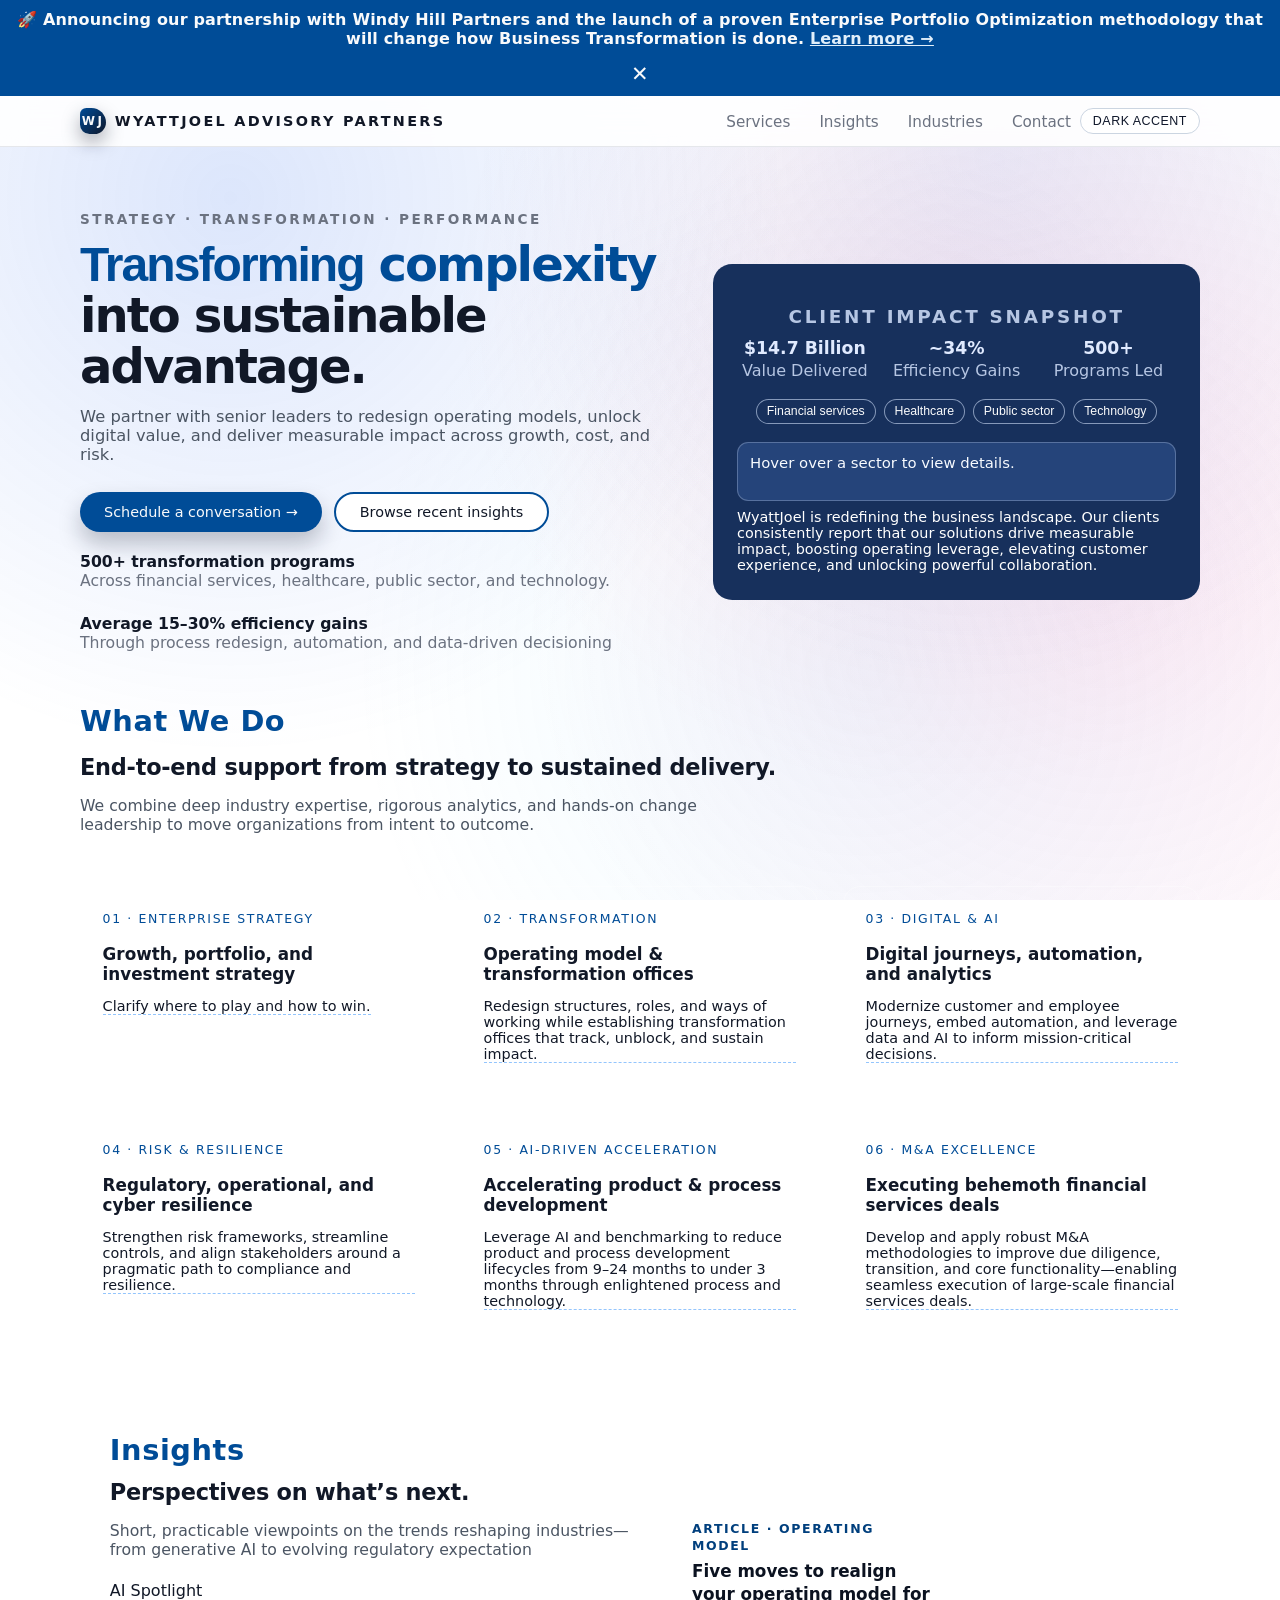
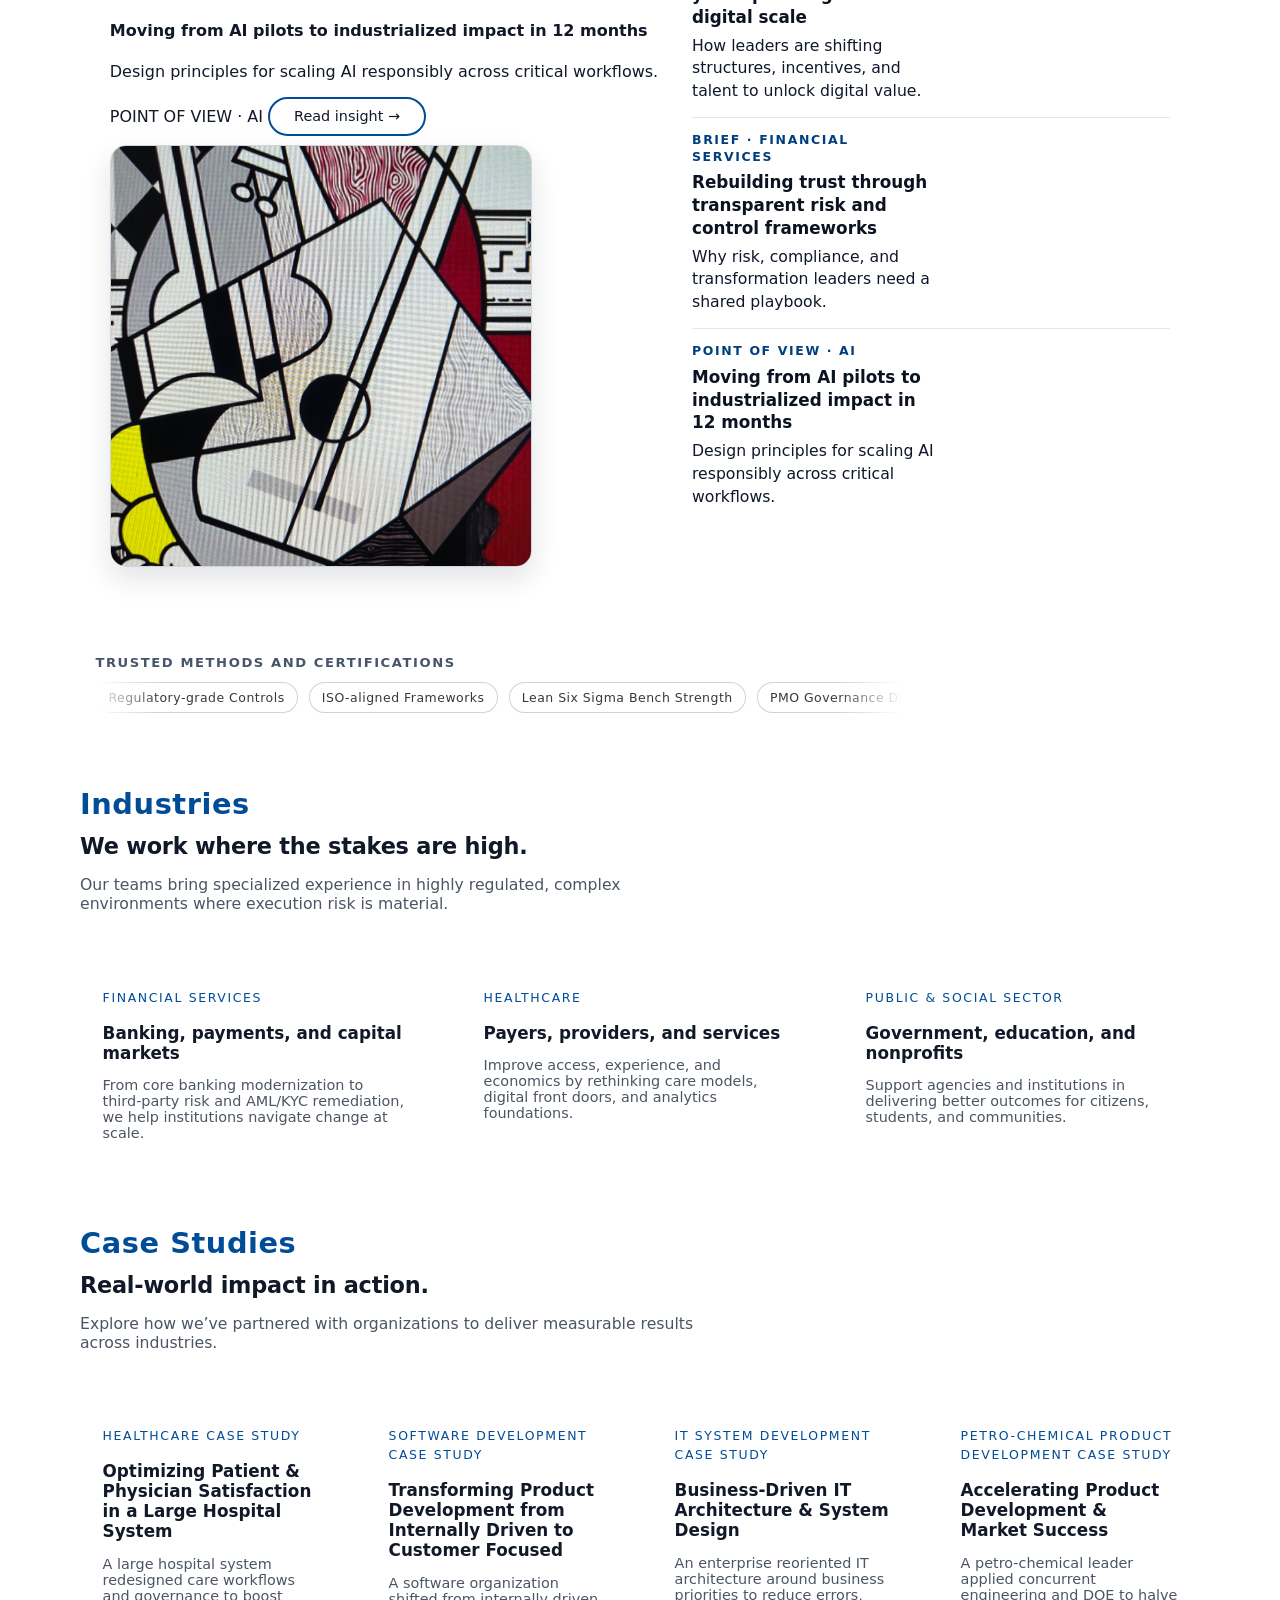
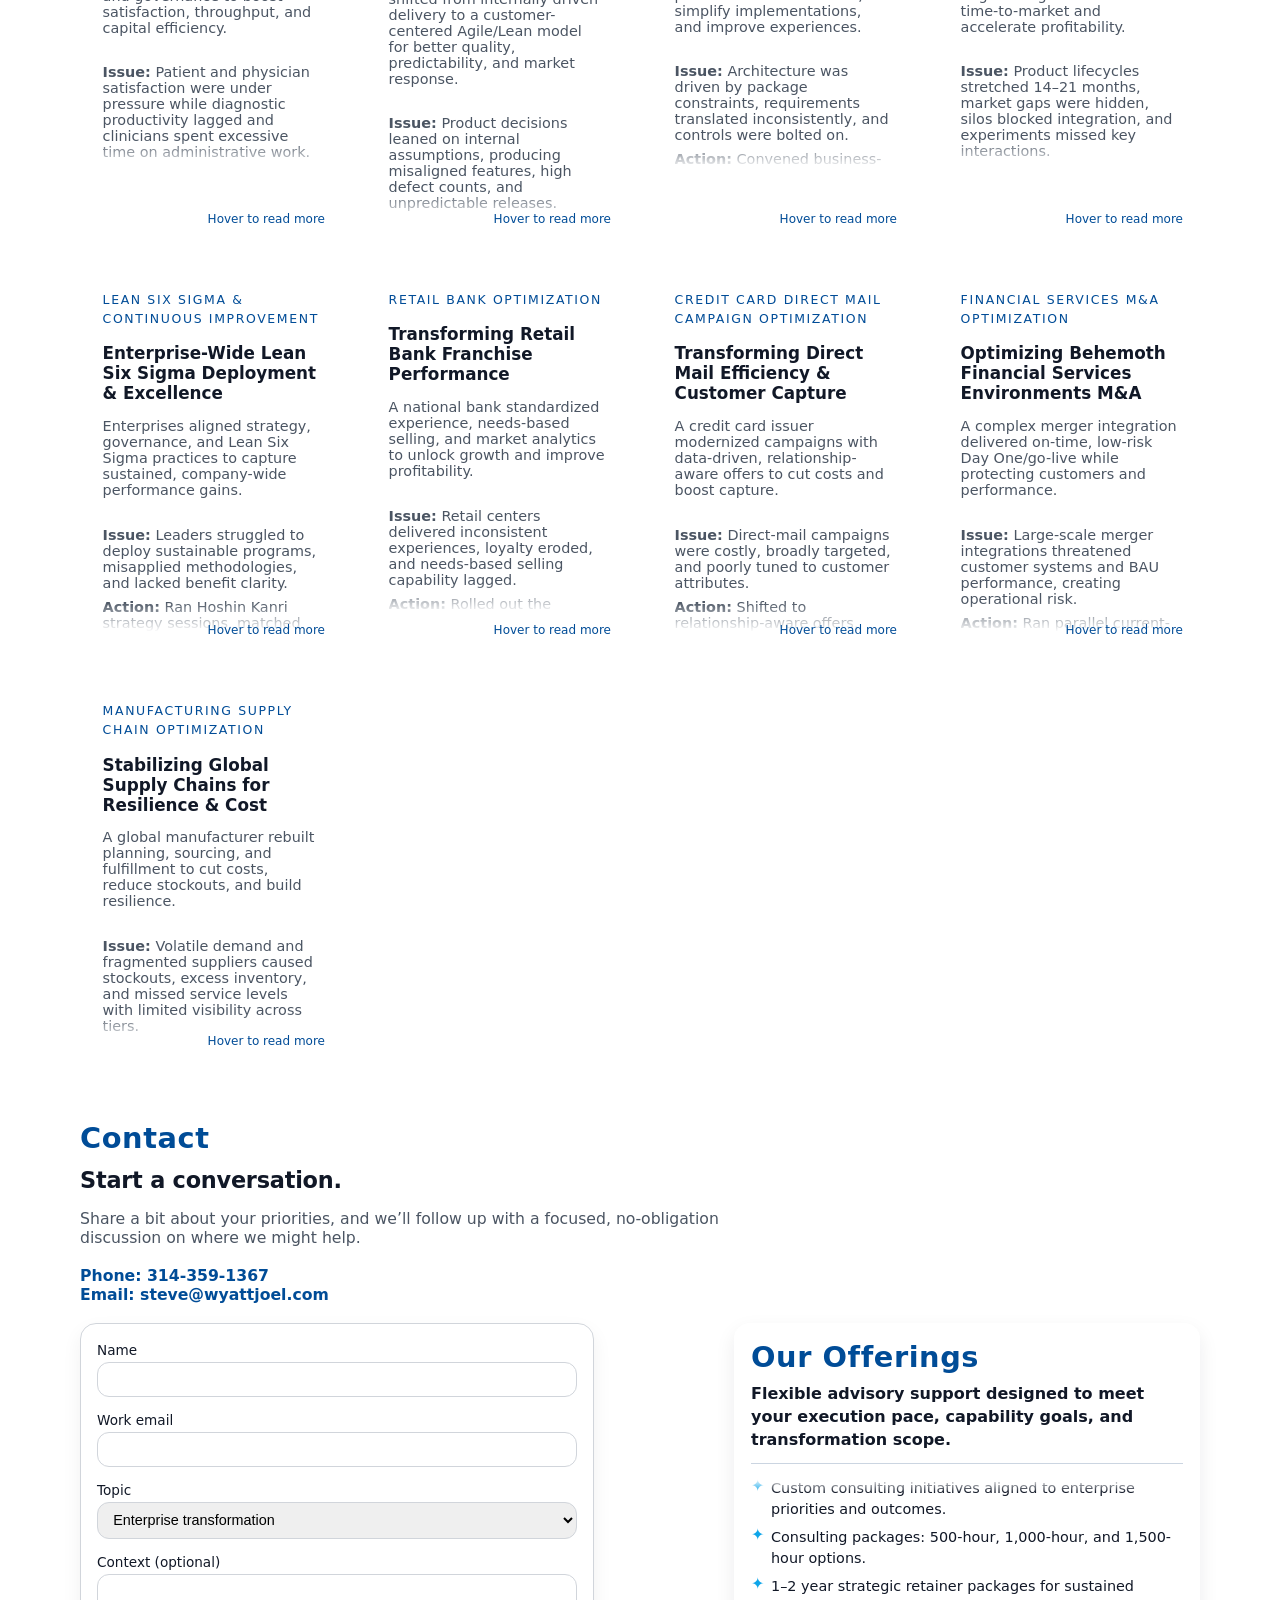
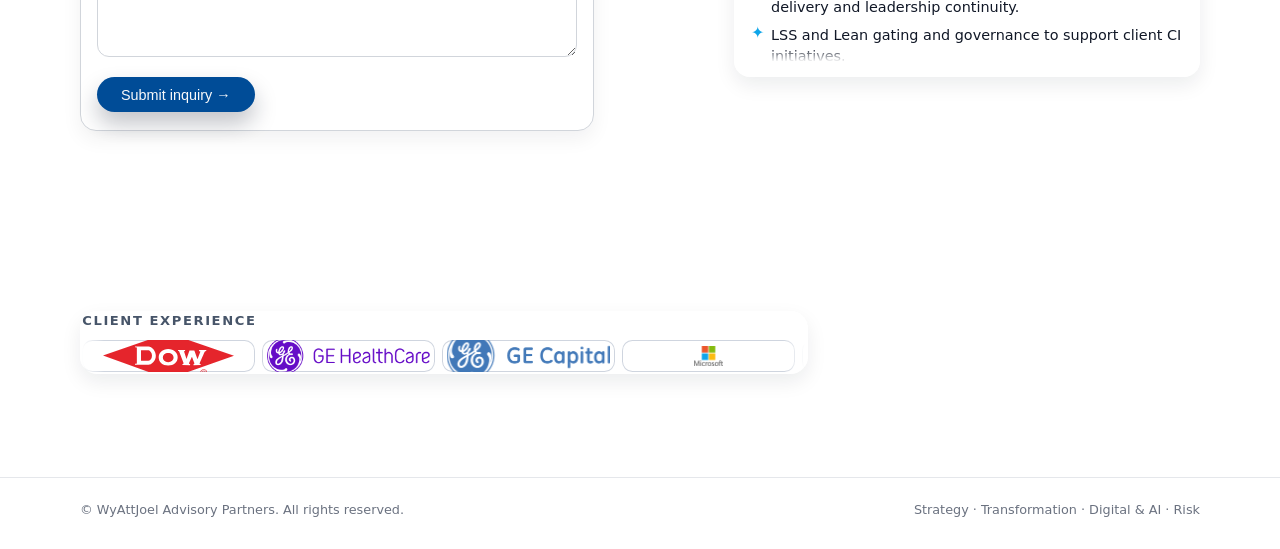
==== commit 3327ac74: "Remove top homepage image" ====
--- a/index.html
+++ b/index.html
@@ -1,434 +1,162 @@
-
-
 <!DOCTYPE html>
 <html lang="en">
- <head>
- <meta charset="UTF-8" />
+<head>
+  <meta charset="UTF-8" />
   <title>WyAttJoel Advisory Partners</title>
   <meta name="viewport" content="width=device-width, initial-scale=1" />
   <style>
-                                                                                          .pill-menu {
-                                                                                            position: absolute;
-                                                                                            left: 50%;
-                                                                                            transform: translateX(-50%);
-                                                                                            top: 110%;
-                                                                                            min-width: 180px;
-                                                                                            max-width: 220px;
-                                                                                            width: auto;
-                                                                                            background: #e1effa;
-                                                                                            color: #17305c;
-                                                                                            font-size: 0.85rem;
-                                                                                            padding: 0.7rem 1rem;
-                                                                                            border-radius: 0.7rem;
-                                                                                            box-shadow: 0 4px 16px rgba(15,23,42,0.10);
-                                                                                            z-index: 10;
-                                                                                            margin-top: 0.3rem;
-                                                                                            white-space: normal;
-                                                                                            word-break: break-word;
-                                                                                            text-align: left;
-                                                                                            display: none;
-                                                                                          }
-                                                                                      .pill-row > div {
-                                                                                        position: relative !important;
-                                                                                      }
-                                          @media (max-width: 800px) {
-                                            .client-impact-card {
-                                              padding: 0.7rem 0.4rem !important;
-                                              max-width: 98vw !important;
-                                              font-size: 0.95rem !important;
-                                            }
-                                            .client-impact-card h2 {
-                                              font-size: 1.3rem !important;
-                                              margin-bottom: 0.3rem !important;
-                                            }
-                                            .impact-stats {
-                                              gap: 1rem !important;
-                                            }
-                                            .impact-number {
-                                              font-size: 1.3rem !important;
-                                            }
-                                            .impact-label {
-                                              font-size: 0.85rem !important;
-                                            }
-                                            .client-impact-card p {
-                                              font-size: 0.68rem !important;
-                                              padding: 0.5rem 0.7rem !important;
-                                            }
-                                          }
-                                      @media (max-width: 800px) {
-                                        .nav-inner {
-                                          flex-direction: column !important;
-                                          align-items: flex-start !important;
-                                        }
-                                        .brand {
-                                          margin-bottom: 0.5rem !important;
-                                        }
-                                        nav:not(.mobile-nav) {
-                                          display: flex !important;
-                                          flex-direction: row !important;
-                                          width: 100vw !important;
-                                          justify-content: flex-start !important;
-                                          align-items: center !important;
-                                          margin-bottom: 0.5rem !important;
-                                          overflow-x: auto !important;
-                                          white-space: nowrap !important;
-                                          font-size: 0.85rem !important;
-                                          padding: 0 0.2rem !important;
-                                        }
-                                        nav:not(.mobile-nav) a {
-                                          display: inline-block !important;
-                                          white-space: nowrap !important;
-                                          margin-right: 1.1rem !important;
-                                          margin-bottom: 0 !important;
-                                          font-size: 0.95em !important;
-                                        }
-                                        nav:not(.mobile-nav) a:last-child {
-                                          margin-right: 0 !important;
-                                        }
-                                        .mobile-nav-btn, .mobile-nav {
-                                          display: none !important;
-                                        }
-                                      }
-                                  @media (max-width: 800px) {
-                                    .nav-inner {
-                                      flex-direction: column !important;
-                                      align-items: flex-start !important;
-                                    }
-                                    .brand {
-                                      margin-bottom: 0.5rem !important;
-                                    }
-                                    .mobile-nav-btn {
-                                      display: flex !important;
-                                      margin-top: 0.2rem !important;
-                                      margin-bottom: 0.7rem !important;
-                                      align-self: flex-start !important;
-                                      position: relative !important;
-                                      z-index: 1101 !important;
-                                    }
-                                    .nav-inner > nav:not(.mobile-nav) {
-                                      display: none !important;
-                                    }
-                                    .mobile-nav {
-                                      display: none !important;
-                                      flex-direction: column !important;
-                                      width: 100vw !important;
-                                      position: absolute !important;
-                                      top: 100% !important;
-                                      left: 0 !important;
-                                      background: #fff !important;
-                                      z-index: 1100 !important;
-                                      box-shadow: 0 4px 16px rgba(15,23,42,0.10) !important;
-                                      padding: 1.2rem 1.5rem 1.5rem 1.5rem !important;
-                                    }
-                                    .mobile-nav.open {
-                                      display: flex !important;
-                                    }
-                                    .mobile-nav a {
-                                      white-space: nowrap !important;
-                                      display: block !important;
-                                      margin-bottom: 1rem !important;
-                                      font-size: 1.1rem !important;
-                                    }
-                                    .mobile-nav a:last-child {
-                                      margin-bottom: 0 !important;
-                                    }
-                                    .mobile-nav-close {
-                                      align-self: flex-end !important;
-                                      margin-bottom: 1rem !important;
-                                      font-size: 2rem !important;
-                                      background: none !important;
-                                      border: none !important;
-                                      color: #004c97 !important;
-                                      cursor: pointer !important;
-                                    }
-                                  }
-                              @media (max-width: 800px) {
-                                .nav-inner {
-                                  flex-direction: column !important;
-                                  align-items: flex-start !important;
-                                }
-                                .brand {
-                                  margin-bottom: 0.5rem;
-                                }
-                                .mobile-nav-btn {
-                                  display: flex !important;
-                                  margin-top: 0.2rem;
-                                  margin-bottom: 0.7rem;
-                                  align-self: flex-start;
-                                }
-                                nav:not(.mobile-nav) {
-                                  display: none !important;
-                                }
-                                .mobile-nav {
-                                  display: flex !important;
-                                  flex-direction: column;
-                                  width: 100vw;
-                                  position: absolute;
-                                  top: 100%;
-                                  left: 0;
-                                  background: #fff;
-                                  z-index: 1000;
-                                  box-shadow: 0 4px 16px rgba(15,23,42,0.10);
-                                  padding: 1.2rem 1.5rem 1.5rem 1.5rem;
-                                }
-                                .mobile-nav a {
-                                  white-space: nowrap;
-                                  display: block;
-                                  margin-bottom: 1rem;
-                                  font-size: 1.1rem;
-                                }
-                                .mobile-nav a:last-child {
-                                  margin-bottom: 0;
-                                }
-                                .mobile-nav-close {
-                                  align-self: flex-end;
-                                  margin-bottom: 1rem;
-                                  font-size: 2rem;
-                                  background: none;
-                                  border: none;
-                                  color: #004c97;
-                                  cursor: pointer;
-                                }
-                              }
-                          @media (max-width: 800px) {
-                            .nav-inner {
-                              flex-direction: column !important;
-                              align-items: flex-start !important;
-                            }
-                            .brand {
-                              margin-bottom: 0.5rem;
-                            }
-                            .mobile-nav-btn {
-                              display: flex !important;
-                              margin-top: 0.2rem;
-                              margin-bottom: 0.7rem;
-                              align-self: flex-start;
-                            }
-                            nav:not(.mobile-nav) {
-                              width: 100%;
-                              margin-bottom: 0.5rem;
-                            }
-                            nav:not(.mobile-nav) a {
-                              white-space: nowrap;
-                              display: inline-block;
-                              margin-right: 1.2rem;
-                              margin-bottom: 0;
-                            }
-                            nav:not(.mobile-nav) a:last-child {
-                              margin-right: 0;
-                            }
-                          }
-                      /* Hamburger and mobile nav styles */
-                      @media (max-width: 800px) {
-                        .mobile-nav-btn {
-                          display: flex;
-                        }
-                        .mobile-nav {
-                          display: none;
-                        }
-                        .mobile-nav.open {
-                          display: flex;
-                        }
-                      }
-                      @media (min-width: 801px) {
-                        .mobile-nav-btn,
-                        .mobile-nav {
-                          display: none !important;
-                        }
-                      }
-                      .mobile-nav-btn {
-                        display: none;
-                        background: none;
-                        border: none;
-                        position: absolute;
-                        right: 1.5rem;
-                        top: 1.2rem;
-                        z-index: 20;
-                        flex-direction: column;
-                        justify-content: center;
-                        align-items: center;
-                        width: 38px;
-                        height: 38px;
-                        cursor: pointer;
-                      }
-                      .mobile-nav-btn span {
-                        display: block;
-                        width: 26px;
-                        height: 3px;
-                        margin: 4px 0;
-                        background: #004c97;
-                        border-radius: 2px;
-                        transition: 0.2s;
-                      }
-                      .mobile-nav {
-                        display: none;
-                        position: fixed;
-                        top: 0;
-                        right: 0;
-                        width: 80vw;
-                        max-width: 320px;
-                        height: 100vh;
-                        background: #fff;
-                        box-shadow: -2px 0 18px rgba(15,23,42,0.13);
-                        z-index: 100;
-                        padding: 2.5rem 1.5rem 1.5rem 2rem;
-                        flex-direction: column;
-                        gap: 1.5rem;
-                        animation: slideInNav 0.22s cubic-bezier(.4,0,.2,1);
-                      }
-                      .mobile-nav a {
-                        color: #004c97;
-                        font-size: 1.15rem;
-                        font-weight: 600;
-                        text-decoration: none;
-                        margin-bottom: 1.2rem;
-                        display: block;
-                      }
-                      .mobile-nav-close {
-                        position: absolute;
-                        top: 1.1rem;
-                        right: 1.2rem;
-                        background: none;
-                        border: none;
-                        font-size: 2rem;
-                        color: #004c97;
-                        cursor: pointer;
-                      }
-                      @keyframes slideInNav {
-                        from { right: -100vw; opacity: 0; }
-                        to { right: 0; opacity: 1; }
-                      }
-                  /* Desktop: Set Pers.jpg to 3.5in x 3.5in in INSIGHTS */
-                  @media (min-width: 601px) {
-                    .insights-pers-img {
-                      width: 3.5in !important;
-                      height: 3.5in !important;
-                      max-width: 100%;
-                      max-height: 100%;
-                      border-radius: 1.1rem;
-                      object-fit: cover;
-                      box-shadow: 0 4px 18px rgba(15,23,42,0.13);
-                      display: block;
-                      margin-top: 1.1rem;
-                      margin-bottom: 0.7rem;
-                    }
-                  }
-              /* Mobile improvements for Client Impact Snapshot */
-              @media (max-width: 600px) {
-                .client-impact-card {
-                  max-width: 380px !important;
-                  min-width: 260px !important;
-                  width: 90vw !important;
-                  margin-left: auto !important;
-                  margin-right: auto !important;
-                  padding: 0.8rem 0.5rem !important;
-                  box-sizing: border-box !important;
-                  border-radius: 1.35rem !important;
-                }
-                .client-impact-card h2 {
-                  font-size: 1.3rem !important;
-                  padding: 0 0.2rem !important;
-                }
-                .impact-stats {
-                  flex-direction: row !important;
-                  gap: 1rem !important;
-                  justify-content: center !important;
-                  align-items: flex-start !important;
-                }
-                .pill-row {
-                  flex-wrap: nowrap !important;
-                  gap: 0.18rem !important;
-                  justify-content: center !important;
-                  overflow-x: auto !important;
-                }
-                .pill {
-                  min-width: 60px !important;
-                  max-width: 90px !important;
-                  font-size: 0.62rem !important;
-                  padding: 0.11rem 0.32rem !important;
-                }
-                .client-impact-card p,
-                .client-impact-card .impact-label,
-                .client-impact-card .impact-number {
-                  font-size: 0.95rem !important;
-                }
-                .client-impact-card p:last-child {
-                  font-size: 0.68rem !important;
-                  line-height: 1.2 !important;
-                  margin-top: 0.5rem !important;
-                }
-              }
-          /* WHAT WE DO hover popup: match INSIGHTS style exactly */
-          .whatwedo-hover-popup {
-            display: none;
-            position: absolute;
-            left: 0;
-            top: 100%;
-            width: 100%;
-            background: transparent;
-            color: #17305c;
-            font-size: 0.85rem;
-            font-family: 'Inter', 'Segoe UI', Arial, sans-serif;
-            font-weight: 400;
-            padding: 0.7rem 1rem;
-            border-radius: 0.7rem;
-            box-shadow: 0 4px 16px rgba(15,23,42,0.10);
-            z-index: 2;
-            margin-top: 0.3rem;
-            white-space: normal;
-            word-break: break-word;
-            text-align: left;
-            text-transform: none !important;
-            /* Remove all-caps, force sentence case */
-            letter-spacing: normal !important;
-          }
-          .hover-col:hover .whatwedo-hover-popup,
-          .hover-col:focus-within .whatwedo-hover-popup {
-            display: block;
-          }
-      </footer>
-          margin-top: 0.2rem;
-        }
-        .impact-actions {
-          display: flex;
-          gap: 1rem;
-          margin-bottom: 1.1rem;
-        }
-        .impact-btn {
-          background: #17305c;
-          color: #f9fafb;
-          border: none;
-          border-radius: 0.7rem;
-          padding: 0.6rem 1.2rem;
-          font-size: 1rem;
-          font-weight: 500;
-          cursor: pointer;
-          transition: background 0.15s;
-          white-space: nowrap;
-        }
-        .impact-btn:hover, .impact-btn:focus {
-          background: #25447a;
-        }
-        .client-impact-card p {
-          font-size: 1rem;
-          margin: 0.5rem 0 0 0;
-          color: #e0eaff;
-        }
+    :root {
+      --accent: #004c97;
+      --accent-ink: #0f172a;
+      --surface-glass: rgba(255,255,255,0.1);
+      --surface-border: rgba(255,255,255,0.45);
+    }
     body {
       margin: 0;
       font-family: system-ui, -apple-system, BlinkMacSystemFont, "Segoe UI", sans-serif;
-      background: transparent;
+      background: #ffffff;
       color: #111827;
       -webkit-font-smoothing: antialiased;
-    }
-    /* Removed animated gradient background */
+      position: relative;
+    }
+    body.theme-dark {
+      --accent: #60a5fa;
+      --accent-ink: #e2e8f0;
+      --surface-glass: rgba(15,23,42,0.26);
+      --surface-border: rgba(148,163,184,0.4);
+      color: #e5e7eb;
+    }
+    body::before {
+      content: "";
+      position: fixed;
+      inset: 0;
+      z-index: -2;
+      background:
+        linear-gradient(rgba(255,255,255,0.38), rgba(255,255,255,0.38)),
+        url("site-background.png") center center / cover no-repeat;
+      background-attachment: fixed;
+      pointer-events: none;
+      animation: backgroundToneShift 40s ease-in-out infinite alternate;
+    }
+    body::after {
+      content: "";
+      position: fixed;
+      inset: 0;
+      z-index: -1;
+      background:
+        radial-gradient(circle at 18% 22%, rgba(37,99,235,0.16), transparent 44%),
+        radial-gradient(circle at 78% 18%, rgba(96,165,250,0.14), transparent 42%),
+        radial-gradient(circle at 68% 74%, rgba(125,211,252,0.12), transparent 47%),
+        radial-gradient(circle at 86% 66%, rgba(244,114,182,0.14), transparent 46%),
+        radial-gradient(circle at 74% 34%, rgba(251,113,133,0.12), transparent 44%),
+        radial-gradient(circle at 22% 26%, rgba(255,255,255,0.12) 0 0.14rem, transparent 0.2rem),
+        radial-gradient(circle at 46% 58%, rgba(255,255,255,0.1) 0 0.12rem, transparent 0.18rem),
+        radial-gradient(circle at 73% 41%, rgba(255,255,255,0.1) 0 0.13rem, transparent 0.19rem);
+      pointer-events: none;
+      animation: subtleColorShift 38s ease-in-out infinite alternate, tintMorph 54s ease-in-out infinite alternate, twinklePulse 10s ease-in-out infinite;
+    }
+    @keyframes subtleColorShift {
+      0% {
+        opacity: 0.09;
+        transform: translate3d(0, 0, 0) scale(1);
+      }
+      50% {
+        opacity: 0;
+        transform: translate3d(-0.6%, 0.6%, 0) scale(1.01);
+      }
+      100% {
+        opacity: 0.1;
+        transform: translate3d(0.6%, -0.6%, 0) scale(1.005);
+      }
+    }
+    @keyframes backgroundToneShift {
+      0% {
+        filter: saturate(1.04) brightness(1.06) contrast(1.04);
+      }
+      50% {
+        filter: saturate(0.25) brightness(1.46) contrast(0.86);
+      }
+      100% {
+        filter: saturate(1.05) brightness(1.07) contrast(1.03);
+      }
+    }
+    @keyframes tintMorph {
+      0% {
+        background:
+          radial-gradient(circle at 18% 22%, rgba(37,99,235,0.17), transparent 44%),
+          radial-gradient(circle at 78% 18%, rgba(96,165,250,0.14), transparent 42%),
+          radial-gradient(circle at 68% 74%, rgba(125,211,252,0.12), transparent 47%),
+          radial-gradient(circle at 86% 66%, rgba(244,114,182,0.14), transparent 46%),
+          radial-gradient(circle at 74% 34%, rgba(251,113,133,0.11), transparent 44%);
+      }
+      50% {
+        background:
+          radial-gradient(circle at 18% 22%, rgba(255,255,255,0.34), transparent 44%),
+          radial-gradient(circle at 78% 18%, rgba(255,255,255,0.29), transparent 42%),
+          radial-gradient(circle at 68% 74%, rgba(255,255,255,0.27), transparent 47%),
+          radial-gradient(circle at 86% 66%, rgba(255,255,255,0.31), transparent 46%),
+          radial-gradient(circle at 74% 34%, rgba(255,255,255,0.28), transparent 44%),
+          radial-gradient(circle at 22% 26%, rgba(255,255,255,0.62) 0 0.15rem, transparent 0.22rem),
+          radial-gradient(circle at 46% 58%, rgba(255,255,255,0.56) 0 0.13rem, transparent 0.2rem),
+          radial-gradient(circle at 73% 41%, rgba(255,255,255,0.54) 0 0.14rem, transparent 0.21rem);
+      }
+      100% {
+        background:
+          radial-gradient(circle at 18% 22%, rgba(96,165,250,0.12), transparent 44%),
+          radial-gradient(circle at 78% 18%, rgba(59,130,246,0.1), transparent 42%),
+          radial-gradient(circle at 68% 74%, rgba(236,72,153,0.16), transparent 47%),
+          radial-gradient(circle at 86% 66%, rgba(244,114,182,0.2), transparent 46%),
+          radial-gradient(circle at 74% 34%, rgba(251,113,133,0.16), transparent 44%),
+          radial-gradient(circle at 22% 26%, rgba(255,255,255,0.12) 0 0.14rem, transparent 0.2rem),
+          radial-gradient(circle at 46% 58%, rgba(255,255,255,0.1) 0 0.12rem, transparent 0.18rem),
+          radial-gradient(circle at 73% 41%, rgba(255,255,255,0.1) 0 0.13rem, transparent 0.19rem);
+      }
+    }
+    @keyframes twinklePulse {
+      0%, 42%, 58%, 100% {
+        opacity: 0.1;
+      }
+      48%, 52% {
+        opacity: 0.2;
+      }
+      50% {
+        opacity: 0.25;
+      }
+    }
     header {
       position: sticky;
       top: 0;
-      background: rgba(255,255,255,0.96);
+      background: rgba(255,255,255,0.88);
       backdrop-filter: blur(12px);
       border-bottom: 1px solid #e5e7eb;
       z-index: 10;
+    }
+    .announcement-banner {
+      display: flex;
+      align-items: center;
+      justify-content: center;
+      gap: 1rem;
+      flex-wrap: wrap;
+      padding: 0.65rem 1rem;
+      background: #004c97;
+      color: #f9fafb;
+      text-align: center;
+      font-size: 1rem;
+      font-weight: 600;
+      letter-spacing: 0.01em;
+    }
+    .announcement-banner a {
+      color: #e1effa;
+      font-weight: 700;
+    }
+    .announcement-banner button {
+      border: 0;
+      background: transparent;
+      color: inherit;
+      font-size: 1.3rem;
+      line-height: 1;
+      cursor: pointer;
+      padding: 0 0.2rem;
     }
     .nav-inner {
       max-width: 1120px;
@@ -506,10 +234,34 @@
     nav a:hover::after {
       transform: scaleX(1);
     }
+    .nav-actions {
+      display: flex;
+      align-items: center;
+      gap: 0.55rem;
+    }
+    .theme-toggle {
+      border: 1px solid #cbd5e1;
+      border-radius: 999px;
+      background: rgba(255,255,255,0.9);
+      color: #0f172a;
+      font-size: 0.78rem;
+      letter-spacing: 0.04em;
+      text-transform: uppercase;
+      padding: 0.34rem 0.75rem;
+      cursor: pointer;
+    }
+    body.theme-dark .theme-toggle {
+      background: rgba(15,23,42,0.72);
+      color: #e5e7eb;
+      border-color: rgba(148,163,184,0.55);
+    }
     .shell {
       max-width: 1120px;
       margin: 0 auto;
-      padding: 2.5rem 1.5rem 0.9rem;
+      padding: 2.5rem 1.5rem 3.5rem;
+      background: transparent;
+      border-radius: 0;
+      box-shadow: none;
     }
     .hero {
       display: grid;
@@ -517,7 +269,57 @@
       gap: 3rem;
       align-items: center;
       margin-top: 1.5rem;
-      margin-bottom: 0.06rem;
+    }
+    .hero-right-stack {
+      display: grid;
+      gap: 0.9rem;
+    }
+    .hero-video-card {
+      position: relative;
+      min-height: 170px;
+      border-radius: 1.1rem;
+      overflow: hidden;
+      border: 1px solid var(--surface-border);
+      background:
+        linear-gradient(135deg, rgba(30,64,175,0.4), rgba(14,165,233,0.25)),
+        radial-gradient(circle at 78% 24%, rgba(249,168,212,0.22), transparent 40%),
+        #0b1736;
+      box-shadow: 0 12px 30px rgba(15,23,42,0.2);
+    }
+    .hero-video-card video {
+      width: 100%;
+      height: 100%;
+      object-fit: cover;
+      display: block;
+      opacity: 0.8;
+      mix-blend-mode: screen;
+    }
+    .hero-video-card img {
+      width: 100%;
+      height: 100%;
+      object-fit: cover;
+      display: block;
+      opacity: 0.72;
+      filter: saturate(1.06) contrast(1.03);
+    }
+    .hero-video-overlay {
+      position: absolute;
+      inset: 0;
+      pointer-events: none;
+      background:
+        linear-gradient(160deg, rgba(15,23,42,0.26), rgba(15,23,42,0.38)),
+        radial-gradient(circle at 20% 20%, rgba(147,197,253,0.18), transparent 50%);
+    }
+    .hero-video-label {
+      position: absolute;
+      left: 0.9rem;
+      bottom: 0.8rem;
+      margin: 0;
+      color: #e2e8f0;
+      font-size: 0.72rem;
+      letter-spacing: 0.08em;
+      text-transform: uppercase;
+      font-weight: 600;
     }
     .eyebrow {
       font-size: 0.85rem;
@@ -532,6 +334,16 @@
       line-height: 1.05;
       letter-spacing: -0.04em;
       margin: 0 0 1rem;
+    }
+    .transform-word {
+      display: inline-block;
+      white-space: nowrap;
+      opacity: 1;
+      transition: color 14s ease-in-out, opacity 3.2s cubic-bezier(0.2, 0.9, 0.25, 1);
+    }
+    .transform-word .char {
+      display: inline-block;
+      font-family: inherit;
     }
     h1 span {
       color: #004c97;
@@ -561,6 +373,13 @@
       transition: transform 0.12s ease-out, box-shadow 0.12s ease-out, background 0.12s ease-out;
       text-decoration: none;
     }
+    input,
+    select,
+    textarea,
+    button {
+      box-sizing: border-box;
+      max-width: 100%;
+    }
     .btn-primary {
       background: #004c97;
       color: #f9fafb;
@@ -572,8 +391,8 @@
       background: #00376f;
     }
     .btn-outline {
-      background: transparent;
-      border: 1px solid #cbd5e1;
+      background: #ffffff;
+      border: 2px solid #004c97;
       color: #111827;
     }
     .btn-outline:hover {
@@ -585,59 +404,155 @@
       display: flex;
       flex-wrap: wrap;
       gap: 1.5rem;
-      font-size: 0.85rem;
+      font-size: 0.98rem;
       color: #6b7280;
     }
     .hero-meta strong {
       display: block;
       color: #111827;
-      font-size: 0.95rem;
-    }
-    .hero-card {
-      background: radial-gradient(circle at top, #e1effa 0, transparent 55%), #020617;
-      color: #e5e7eb;
-      border-radius: 1.35rem;
-      padding: 1.75rem 1.6rem;
-      box-shadow: 0 18px 35px rgba(15,23,42,0.35);
-    }
-    .hero-card h2 {
-      font-size: 1.1rem;
-      margin-bottom: 0.5rem;
-      letter-spacing: .16em;
+      font-size: 0.98rem;
+    }
+    .client-impact-card {
+      background: #17305c;
+      color: #f9fafb;
+      border-radius: 1.2rem;
+      padding: 1.7rem 1.5rem;
+      box-shadow: none;
+      margin-top: 1.8rem;
+      margin-bottom: 1.8rem;
+    }
+    .client-impact-card h2 {
+      font-size: 1.15rem;
+      margin-bottom: 0.7rem;
+      letter-spacing: .15em;
       text-transform: uppercase;
-      color: #0f172a;
-    }
-    .hero-card-main {
-      margin-bottom: 1rem;
-    }
-    .hero-card-main strong {
-      font-size: 1.9rem;
+      color: #b6c6e3;
+      text-align: center;
+    }
+    .impact-stats {
+      display: flex;
+      justify-content: space-between;
+      gap: 1.5rem;
+      margin-bottom: 1.2rem;
+    }
+    .impact-stats > div {
+      flex: 1 1 0;
+      text-align: center;
+    }
+    .impact-number {
+      font-size: clamp(1.15rem, 1.85vw, 1.5rem);
+      font-weight: 700;
       display: block;
-      letter-spacing: -0.03em;
-    }
-    .hero-card-main span {
+      color: #e0eaff;
+      white-space: nowrap;
+      line-height: 1.1;
+    }
+    @media (min-width: 801px) {
+      .impact-stats {
+        gap: 1rem;
+      }
+      .impact-stats > div {
+        min-width: 0;
+      }
+      .impact-number {
+        font-size: clamp(1rem, 1.35vw, 1.28rem);
+      }
+    }
+    .impact-label {
+      font-size: 1rem;
+      color: #b6c6e3;
+      display: block;
+      margin-top: 0.2rem;
+    }
+    .sector-pills {
+      display: flex;
+      gap: 0.5rem;
+      margin-bottom: 1.1rem;
+      flex-wrap: nowrap;
+      justify-content: center;
+      overflow-x: visible;
+    }
+    .sector-pill {
+      background: #17305c;
+      color: #f9fafb;
+      border: 1px solid rgba(182,198,227,0.7);
+      border-radius: 999px;
+      padding: 0.28rem 0.62rem;
+      font-size: 0.77rem;
+      font-weight: 500;
+      cursor: pointer;
+      transition: background 0.15s;
+      white-space: nowrap;
+      flex: 0 0 auto;
+    }
+    .sector-pill:hover,
+    .sector-pill:focus {
+      background: #25447a;
+    }
+    .sector-description {
+      border: 1px solid rgba(182,198,227,0.35);
+      border-radius: 0.7rem;
+      background: #25447a;
+      color: #f8fbff;
+      font-size: 0.93rem;
+      line-height: 1.4;
+      padding: 0.65rem 0.75rem;
+      min-height: 2.3rem;
+    }
+    .client-impact-card p {
       font-size: 0.9rem;
-      color: #9ca3af;
-    }
-    .pill-row {
-      display: flex;
-      flex-wrap: wrap;
-      gap: 0.55rem;
-      margin: 0.75rem 0 1.25rem;
-    }
-    .pill {
-      border-radius: 999px;
-      border: 1px solid rgba(148,163,184,0.6);
-      padding: 0.25rem 0.75rem;
-      font-size: 0.78rem;
-      color: #e5e7eb;
-      background: rgba(15,23,42,0.8);
+      margin: 0.5rem 0 0 0;
+      color: #e0eaff;
+      font-weight: 400;
     }
     .card-grid {
       display: grid;
       grid-template-columns: repeat(auto-fit, minmax(230px, 1fr));
       gap: 1.5rem;
       margin-top: 3.25rem;
+    }
+    .reveal-on-scroll {
+      opacity: 0;
+      transform: translateY(18px);
+      transition: opacity 0.55s ease, transform 0.55s ease;
+      will-change: opacity, transform;
+    }
+    .reveal-on-scroll.is-visible {
+      opacity: 1;
+      transform: translateY(0);
+    }
+    .services-grid {
+      grid-template-columns: repeat(3, minmax(0, 1fr));
+      isolation: isolate;
+    }
+    .services-grid .card {
+      position: relative;
+      overflow: visible;
+      z-index: 1;
+    }
+    .services-grid .card:hover,
+    .services-grid .card:focus-within {
+      z-index: 30;
+    }
+    .services-grid .card span {
+      color: #004c97;
+    }
+    .services-grid .card h3 {
+      color: #111827;
+    }
+    .services-grid .card p {
+      color: #111827;
+      font-weight: 400;
+    }
+    .services-grid .service-hover-note {
+      color: #111827;
+      font-size: 0.9rem;
+      font-weight: 400;
+      text-transform: none;
+      letter-spacing: normal;
+    }
+    .services-grid .card p .service-hover-note {
+      color: #111827;
     }
     .section-label {
       font-size: 0.8rem;
@@ -651,8 +566,6 @@
       font-size: 1.4rem;
       margin-bottom: 0.75rem;
       letter-spacing: -0.01em;
-      color: #004c97;
-      font-weight: bold;
     }
     .section-lead {
       font-size: 0.98rem;
@@ -660,12 +573,66 @@
       max-width: 40rem;
       margin-bottom: 1.4rem;
     }
+    .case-studies-section {
+      background: rgba(255,255,255,0.22);
+      border: 1px solid rgba(255,255,255,0.6);
+      padding: 2.5rem 2rem;
+      border-radius: 1.3rem;
+      box-shadow: 0 12px 36px rgba(15,23,42,0.1);
+    }
+    .case-studies-grid {
+      display: grid;
+      grid-template-columns: repeat(auto-fit, minmax(250px, 1fr));
+      gap: 1.5rem;
+      margin-top: 1.75rem;
+    }
+    .case-study-card {
+      background: rgba(255,255,255,0.94);
+      border: 1px solid rgba(148,163,184,0.55);
+      border-radius: 1.1rem;
+      padding: 1.2rem;
+      min-height: 220px;
+      display: flex;
+      flex-direction: column;
+      justify-content: space-between;
+      box-shadow: 0 12px 28px rgba(15,23,42,0.09);
+      transition: transform 0.3s ease, box-shadow 0.3s ease;
+    }
+    .case-study-card:hover {
+      transform: translateY(-6px);
+      box-shadow: 0 18px 35px rgba(15,23,42,0.14);
+    }
+    .case-study-card h3 {
+      font-size: 1.05rem;
+      margin-bottom: 0.65rem;
+      font-weight: 700;
+      color: #0b1220;
+    }
+    .case-detail {
+      flex: 1;
+      display: flex;
+      flex-direction: column;
+      gap: 0.35rem;
+      color: #374151;
+      font-size: 0.95rem;
+      line-height: 1.5;
+    }
+    .case-detail p {
+      margin: 0;
+    }
+    .case-label {
+      font-size: 0.78rem;
+      letter-spacing: 0.2em;
+      text-transform: uppercase;
+      color: #475569;
+    }
     .card {
       border-radius: 1.1rem;
-      border: 1px solid #e5e7eb;
+      border: 1px solid rgba(255,255,255,0.35);
       padding: 1.3rem 1.35rem;
       background: transparent;
-      box-shadow: 0 10px 24px rgba(15,23,42,0.04);
+      box-shadow: none;
+      backdrop-filter: none;
     }
     .card.case-study {
       position: relative;
@@ -678,7 +645,8 @@
       transition: max-height 0.2s ease;
       -webkit-mask-image: linear-gradient(to bottom, black 75%, transparent 100%);
       mask-image: linear-gradient(to bottom, black 75%, transparent 100%);
-    }
+        color: #004c97;
+      }
     .card.case-study:hover .case-body,
     .card.case-study:focus-within .case-body {
       max-height: none;
@@ -690,17 +658,57 @@
       right: 1rem;
       bottom: 1rem;
       font-size: 0.75rem;
-      color: #6b7280;
+        color: #004c97;
+    }
+    .card.case-study > span {
+      color: #004c97;
     }
     .card h3 {
       font-size: 1.05rem;
       margin-bottom: 0.4rem;
-      color: #0f172a;
     }
     .card p {
       font-size: 0.9rem;
       color: #4b5563;
       margin-bottom: 0.5rem;
+    }
+    .service-hover-note {
+      position: relative;
+      display: inline-block;
+      cursor: help;
+      border-bottom: 1px dashed #93c5fd;
+      z-index: 40;
+    }
+    .service-hover-note::after {
+      content: attr(data-note);
+      position: absolute;
+      bottom: calc(100% + 0.45rem);
+      top: auto;
+      left: 0;
+      width: max-content;
+      min-width: 16rem;
+      max-width: min(24rem, calc(100vw - 4rem));
+      background: #0b2346;
+      color: #ffffff;
+      border: 1px solid rgba(15,23,42,0.75);
+      border-radius: 0.65rem;
+      padding: 0.55rem 0.7rem;
+      font-size: 0.82rem;
+      line-height: 1.35;
+      box-shadow: 0 14px 28px rgba(15,23,42,0.4);
+      backdrop-filter: none;
+      -webkit-backdrop-filter: none;
+      opacity: 0;
+      visibility: hidden;
+      pointer-events: none;
+      transition: opacity 0.15s ease;
+      z-index: 100;
+    }
+    .service-hover-note:hover::after,
+    .service-hover-note:focus::after,
+    .service-hover-note.is-open::after {
+      opacity: 1;
+      visibility: visible;
     }
     .card span {
       font-size: 0.78rem;
@@ -711,8 +719,339 @@
     .insights {
       margin-top: 3.75rem;
       border-radius: 1.35rem;
-      background: transparent;
+      background: rgba(255,255,255,0.22);
+      border: 1px solid rgba(255,255,255,0.6);
       padding: 2rem 1.8rem;
+      backdrop-filter: blur(2px);
+    }
+    .trust-strip {
+      margin-top: 2.4rem;
+      border: 1px solid var(--surface-border);
+      background: var(--surface-glass);
+      border-radius: 1.1rem;
+      padding: 1rem 0.9rem;
+      overflow: hidden;
+      max-width: 72%;
+      margin-left: 0;
+      margin-right: auto;
+    }
+    .trust-title {
+      margin: 0 0 0.75rem;
+      font-size: 0.82rem;
+      letter-spacing: 0.12em;
+      text-transform: uppercase;
+      color: #475569;
+      padding-left: 0;
+      font-weight: 600;
+    }
+    .trust-viewport {
+      overflow: hidden;
+      mask-image: linear-gradient(to right, transparent, black 8%, black 92%, transparent);
+      -webkit-mask-image: linear-gradient(to right, transparent, black 8%, black 92%, transparent);
+    }
+    .trust-track {
+      display: flex;
+      gap: 0.7rem;
+      width: max-content;
+      animation: trustMarquee 26s linear infinite;
+    }
+    .trust-strip:hover .trust-track,
+    .trust-strip:focus-within .trust-track {
+      animation-play-state: paused;
+    }
+    .trust-pill {
+      border: 1px solid rgba(148,163,184,0.55);
+      background: rgba(255,255,255,0.5);
+      color: #111827;
+      padding: 0.45rem 0.75rem;
+      border-radius: 999px;
+      font-size: 0.78rem;
+      letter-spacing: 0.04em;
+      white-space: nowrap;
+      filter: grayscale(1);
+      opacity: 0.86;
+      transition: filter 0.2s ease, opacity 0.2s ease, color 0.2s ease, border-color 0.2s ease;
+    }
+    .trust-pill:hover {
+      filter: grayscale(0);
+      opacity: 1;
+      color: var(--accent);
+      border-color: color-mix(in srgb, var(--accent) 45%, #94a3b8);
+    }
+    @keyframes trustMarquee {
+      from { transform: translateX(0); }
+      to { transform: translateX(-50%); }
+    }
+    .client-logo-wall {
+      margin-top: calc(2.2rem + 1.5in);
+      width: min(45.2rem, calc(100% - 1rem));
+      margin-left: 0;
+      margin-right: auto;
+      border: 1px solid var(--surface-border);
+      background: var(--surface-glass);
+      border-radius: 1.1rem;
+      padding: 0.05rem 0.08rem;
+      backdrop-filter: blur(1.5px);
+      box-shadow: 0 8px 20px rgba(15,23,42,0.08);
+    }
+    .client-logo-title {
+      display: block;
+      margin: 0 0 0.75rem;
+      font-size: 0.82rem;
+      letter-spacing: 0.12em;
+      text-transform: uppercase;
+      color: #475569;
+      padding-left: 0;
+      font-weight: 600;
+      text-align: left;
+    }
+    .client-logo-note {
+      margin: 0 0 0.55rem;
+      color: #0f172a;
+      font-size: 0.8rem;
+      display: none;
+    }
+    .client-logo-viewport {
+      overflow: hidden;
+      mask-image: linear-gradient(to right, transparent, black 3%, black 97%, transparent);
+      -webkit-mask-image: linear-gradient(to right, transparent, black 3%, black 97%, transparent);
+    }
+    .client-logo-track {
+      display: flex;
+      gap: 0.45rem;
+      width: max-content;
+      animation: clientLogoScroll 56s linear infinite;
+      animation-play-state: paused;
+      will-change: transform;
+    }
+    .client-logo-track.is-ready {
+      animation-play-state: running;
+    }
+    .client-logo-tile {
+      border: 1px solid rgba(148,163,184,0.45);
+      background: rgba(255,255,255,0.55);
+      color: #0f172a;
+      border-radius: 0.65rem;
+      padding: 0.35rem 0.42rem;
+      text-align: center;
+      min-height: 2.5rem;
+      min-width: 8.4rem;
+      display: flex;
+      align-items: center;
+      justify-content: center;
+      flex: 0 0 auto;
+      transition: transform 0.2s ease, border-color 0.2s ease;
+    }
+    .client-logo-tile.client-logo-tile-pwc {
+      min-width: 25.2rem;
+      padding: 0.72rem 1.48rem;
+    }
+    .client-logo-tile.client-logo-tile-pwc .client-logo-img-wrap {
+      height: 4.1rem;
+    }
+    .client-logo-tile.client-logo-tile-pwc .client-logo-img {
+      max-height: 3.92rem;
+    }
+    .client-logo-tile.client-logo-tile-ge {
+      min-width: 9.6rem;
+      padding: 0.3rem 0.5rem;
+    }
+    .client-logo-tile.client-logo-tile-ge .client-logo-img-wrap {
+      height: 1.56rem;
+    }
+    .client-logo-tile.client-logo-tile-ge .client-logo-img {
+      max-height: 1.48rem;
+    }
+    .client-logo-tile.client-logo-tile-ge-capital {
+      min-width: 13.6rem;
+      padding: 0.38rem 0.8rem;
+    }
+    .client-logo-tile.client-logo-tile-ge-capital .client-logo-img-wrap {
+      height: 2.35rem;
+    }
+    .client-logo-tile.client-logo-tile-ge-capital .client-logo-img {
+      max-height: 2.26rem;
+    }
+    .client-logo-tile.client-logo-tile-lg {
+      min-width: 11.8rem;
+      padding: 0.34rem 0.68rem;
+    }
+    .client-logo-tile.client-logo-tile-lg .client-logo-img-wrap {
+      height: 2.94rem;
+    }
+    .client-logo-tile.client-logo-tile-lg .client-logo-img {
+      max-height: 2.82rem;
+    }
+    .client-logo-tile.client-logo-tile-wells {
+      min-width: 29.6rem;
+      padding: 0.88rem 1.72rem;
+    }
+    .client-logo-tile.client-logo-tile-wells .client-logo-img-wrap {
+      height: 4.94rem;
+    }
+    .client-logo-tile.client-logo-tile-wells .client-logo-img {
+      max-height: 4.73rem;
+    }
+    .client-logo-tile.client-logo-tile-wfa {
+      min-width: 33.6rem;
+      padding: 0.84rem 1.8rem;
+    }
+    .client-logo-tile.client-logo-tile-wfa .client-logo-img-wrap {
+      height: 5.4rem;
+    }
+    .client-logo-tile.client-logo-tile-wfa .client-logo-img {
+      max-height: 5.12rem;
+    }
+    .client-logo-tile.client-logo-tile-sloan {
+      min-width: 14.4rem;
+      padding: 0.4rem 0.86rem;
+    }
+    .client-logo-tile.client-logo-tile-sloan .client-logo-img-wrap {
+      height: 2.45rem;
+    }
+    .client-logo-tile.client-logo-tile-sloan .client-logo-img {
+      max-height: 2.34rem;
+    }
+    .client-logo-tile.client-logo-tile-penn {
+      min-width: 6.8rem;
+      padding: 0.28rem 0.46rem;
+    }
+    .client-logo-tile.client-logo-tile-penn .client-logo-img-wrap {
+      height: 0.68rem;
+    }
+    .client-logo-tile.client-logo-tile-penn .client-logo-img {
+      max-height: 0.64rem;
+      filter: grayscale(1) sepia(1) saturate(6500%) hue-rotate(186deg) brightness(0.95) contrast(1.05);
+    }
+    .client-logo-tile.client-logo-tile-kroger {
+      min-width: 13.2rem;
+      padding: 0.4rem 0.84rem;
+    }
+    .client-logo-tile.client-logo-tile-kroger .client-logo-img-wrap {
+      height: 2.55rem;
+    }
+    .client-logo-tile.client-logo-tile-kroger .client-logo-img {
+      max-height: 2.44rem;
+    }
+    .client-logo-tile.client-logo-tile-maritz {
+      min-width: 4rem;
+      padding: 0.15rem 0.30rem;
+    }
+    .client-logo-tile.client-logo-tile-maritz .client-logo-img-wrap {
+      height: 0.9rem;
+    }
+    .client-logo-tile.client-logo-tile-maritz .client-logo-img {
+      max-height: 0.7rem;
+    }
+    /* Keep crawl tiles visually consistent across the strip. */
+    .client-logo-track .client-logo-tile {
+      width: 10.8rem !important;
+      min-width: 10.8rem !important;
+      max-width: 10.8rem !important;
+      flex: 0 0 10.8rem !important;
+      box-sizing: border-box;
+      min-height: 2rem;
+      padding: 0.18rem 0.24rem !important;
+    }
+    .client-logo-track .client-logo-tile .client-logo-img-wrap {
+      height: 1.28rem !important;
+    }
+    .client-logo-track .client-logo-tile .client-logo-img {
+      max-height: 1.2rem !important;
+      opacity: 0.97 !important;
+      filter: contrast(1) saturate(0.95) !important;
+    }
+    .client-logo-track .client-logo-tile.logo-large .client-logo-img {
+      max-height: 2.82rem !important;
+    }
+    .client-logo-track .client-logo-tile.logo-large.client-logo-tile-mda .client-logo-img {
+      max-height: 1.7rem !important;
+    }
+    .client-logo-track .client-logo-tile.logo-esselte .client-logo-img {
+      max-height: 1rem !important;
+      transform: scale(0.5);
+      transform-origin: center;
+    }
+    .client-logo-track .client-logo-tile.logo-ltv .client-logo-img {
+      max-height: 3.1rem !important;
+    }
+    .client-logo-track .client-logo-tile.no-image {
+      display: none !important;
+    }
+    .client-logo-track .client-logo-tile.logo-brandywine .client-logo-img {
+      max-height: 6rem !important;
+    }
+    .client-logo-track .client-logo-tile.logo-penn .client-logo-img {
+      max-height: 3rem !important;
+    }
+    .client-logo-track .client-logo-tile.client-logo-tile-pwc .client-logo-img {
+      transform: scale(2);
+      transform-origin: center;
+    }
+    .client-logo-track .client-logo-tile.client-logo-tile-ge-capital-art .client-logo-img {
+      transform: scale(1.07);
+      transform-origin: center;
+    }
+    .client-logo-track .client-logo-tile.client-logo-tile-alacer-art .client-logo-img {
+      transform: scale(2);
+      transform-origin: center;
+    }
+    .client-logo-track .client-logo-tile.client-logo-tile-fedstl .client-logo-img {
+      transform: scale(5.6);
+      transform-origin: center;
+    }
+    .client-logo-track .client-logo-tile.client-logo-tile-bell-labs .client-logo-img {
+      transform: scale(4);
+      transform-origin: center;
+    }
+    .client-logo-track .client-logo-tile.client-logo-tile-wfa .client-logo-img {
+      transform: scale(3);
+      transform-origin: center;
+    }
+    .client-logo-wall:hover .client-logo-track,
+    .client-logo-wall:focus-within .client-logo-track {
+      animation-play-state: paused;
+    }
+    .client-logo-tile:hover {
+      transform: translateY(-1px);
+      border-color: color-mix(in srgb, var(--accent) 40%, #94a3b8);
+    }
+    .client-logo-img-wrap {
+      height: 1.35rem;
+      display: flex;
+      align-items: center;
+      justify-content: center;
+    }
+    .client-logo-img {
+      max-height: 1.28rem;
+      max-width: 100%;
+      object-fit: contain;
+      filter: contrast(1.03) saturate(1.02);
+    }
+    .client-logo-label {
+      display: none;
+      font-size: 0.62rem;
+      letter-spacing: 0.04em;
+      text-transform: uppercase;
+      font-weight: 600;
+      line-height: 1.25;
+    }
+    .client-logo-track .client-logo-label {
+      display: none !important;
+    }
+    .client-logo-track .client-logo-img-wrap {
+      display: flex !important;
+    }
+    .client-logo-track .client-logo-tile.no-image {
+      display: none !important;
+    }
+    @keyframes clientLogoScroll {
+      from {
+        transform: translateX(0);
+      }
+      to {
+        transform: translateX(calc(-50% - 0.225rem));
+      }
     }
     .insights-grid {
       display: grid;
@@ -720,81 +1059,182 @@
       gap: 2rem;
       align-items: flex-start;
     }
-    .insight-item {
-      padding: 0.75rem 0;
-      border-bottom: 1px solid #e5e7eb;
+    .insights-list-col {
+      padding-top: 4.6rem;
+    }
+    .insights-art {
+      width: 100%;
+      max-width: 420px;
+      aspect-ratio: 1 / 1;
+      border-radius: 1rem;
+      border: 1px solid #d1d5db;
+      box-shadow: 0 12px 28px rgba(15,23,42,0.12);
+      margin-top: 0.6rem;
+      object-fit: cover;
+      display: block;
+    }
+    .contact-layout {
+      display: grid;
+      grid-template-columns: minmax(0, 1.15fr) minmax(280px, 0.85fr);
+      gap: 1.4rem;
+      align-items: start;
+    }
+    .offerings-scroll {
+      border: 1px solid var(--surface-border);
+      border-radius: 1rem;
+      background: var(--surface-glass);
+      backdrop-filter: blur(1.5px);
+      box-shadow: 0 8px 20px rgba(15,23,42,0.08);
+      padding: 1rem;
+      max-height: 20rem;
+      overflow: hidden;
+    }
+    .offerings-scroll h4 {
+      margin: 0 0 0.5rem;
+      color: #004c97;
+      font-size: 1.8rem;
+      font-weight: 700;
+      letter-spacing: 0.02em;
+    }
+    .offerings-scroll p {
+      margin: 0 0 0.9rem;
+      padding-bottom: 0.7rem;
+      border-bottom: 1px solid #cbd5e1;
+      color: #111827;
+      font-size: 1rem;
+      line-height: 1.45;
+      font-weight: 700;
+    }
+    .offerings-scroll ul {
+      margin: 0;
+      padding-left: 0;
+      list-style: none;
+      color: #111827;
+      font-size: 0.9rem;
+      line-height: 1.45;
+    }
+    .offerings-scroll li {
       position: relative;
-    }
-    .insight-hover-desc {
-      display: none;
+      padding-left: 1.25rem;
+    }
+    .offerings-scroll li::before {
+      content: "✦";
       position: absolute;
       left: 0;
-      top: 100%;
+      top: 0.02rem;
+      color: #0ea5e9;
+      font-size: 1rem;
+      line-height: 1;
+    }
+    .offerings-scroll li + li {
+      margin-top: 0.45rem;
+    }
+    .offerings-viewport {
+      height: 11.5rem;
+      overflow: hidden;
+      position: relative;
+      mask-image: linear-gradient(to bottom, transparent 0%, black 8%, black 92%, transparent 100%);
+      -webkit-mask-image: linear-gradient(to bottom, transparent 0%, black 8%, black 92%, transparent 100%);
+    }
+    .offerings-track {
+      display: flex;
+      flex-direction: column;
+      gap: 1rem;
+      animation: offeringsScroll 20s linear infinite;
+      will-change: transform;
+    }
+    .offerings-scroll:hover .offerings-track,
+    .offerings-scroll:focus-within .offerings-track {
+      animation-play-state: paused;
+    }
+    @keyframes offeringsScroll {
+      from {
+        transform: translateY(0);
+      }
+      to {
+        transform: translateY(-50%);
+      }
+    }
+    .insight-item {
+      padding: 0.9rem 0;
+      border-bottom: 1px solid #e5e7eb;
+      display: grid;
+      row-gap: 0.4rem;
+    }
+    .insight-hover-target {
+      position: relative;
+      cursor: help;
+    }
+    .insight-note {
+      display: none;
+      margin-top: 0.5rem;
+      box-sizing: border-box;
       width: 100%;
-      background: #e1effa;
-      color: #17305c;
-      font-size: 0.85rem;
-      padding: 0.7rem 1rem;
-      border-radius: 0.7rem;
-      box-shadow: 0 4px 16px rgba(15,23,42,0.10);
-      z-index: 2;
-      margin-top: 0.3rem;
-      white-space: normal;
-      word-break: break-word;
-      text-align: left;
-    }
-    .insight-item:hover .insight-hover-desc,
-    .insight-item:focus-within .insight-hover-desc {
+      max-width: none;
+      background-color: #0b2346;
+      color: #ffffff;
+      border: 1px solid rgba(255,255,255,0.28);
+      border-radius: 0.65rem;
+      padding: 0.55rem 0.7rem;
+      font-size: 0.82rem;
+      line-height: 1.35;
+      box-shadow: 0 14px 26px rgba(2, 6, 23, 0.42);
+      text-shadow: none;
+    }
+    .insight-hover-target:hover .insight-note,
+    .insight-hover-target:focus-within .insight-note,
+    .insight-hover-target.is-open .insight-note {
       display: block;
     }
-          .whatwedo-hover-popup {
-            display: none !important;
-            position: absolute !important;
-            left: 0 !important;
-            top: 100% !important;
-            width: 100% !important;
-            background: #e1effa !important;
-            color: #17305c !important;
-            font-size: 0.85rem !important;
-            padding: 0.7rem 1rem !important;
-            border-radius: 0.7rem !important;
-            box-shadow: 0 4px 16px rgba(15,23,42,0.10) !important;
-            z-index: 2 !important;
-            margin-top: 0.3rem !important;
-            white-space: normal !important;
-            word-break: break-word !important;
-            text-align: left !important;
-            text-transform: none !important;
-        }
-        .hover-col:hover .whatwedo-hover-popup,
-        .hover-col:focus-within .whatwedo-hover-popup {
-            display: block !important;
-        }
-      text-align: left;
-    }
-    .industry-card:hover .industry-hover-desc,
-    .industry-card:focus-within .industry-hover-desc {
-      display: block;
+    @media (min-width: 801px) {
+      #insights .insight-item {
+        grid-template-columns: minmax(0, 1fr) minmax(220px, 0.9fr);
+        column-gap: 1rem;
+        align-items: start;
+      }
+      #insights .insight-tag,
+      #insights .insight-item h4,
+      #insights .insight-item p {
+        grid-column: 1;
+      }
+      #insights .insight-note {
+        grid-column: 2;
+        grid-row: 1 / span 3;
+        align-self: start;
+        margin-top: 0.1rem;
+      }
+    }
+    .card.case-study.is-open .case-body {
+      max-height: none;
+      -webkit-mask-image: none;
+      mask-image: none;
     }
     .insight-item:last-child {
       border-bottom: none;
     }
     .insight-tag {
-      font-size: 0.7rem;
+      font-size: 0.78rem;
       text-transform: uppercase;
-      letter-spacing: .14em;
-      color: #6b7280;
-      margin-bottom: 0.2rem;
+      letter-spacing: .13em;
+      color: #003f7d;
+      font-weight: 600;
+      margin: 0;
+      line-height: 1.3;
     }
     .insight-item h4 {
-      font-size: 0.95rem;
-      margin: 0 0 0.15rem;
+      font-size: 1.05rem;
+      margin: 0;
+      line-height: 1.35;
+      color: #0b1220;
+      font-weight: 700;
+      text-transform: none;
+    }
+    .insight-item p {
+      font-size: 0.98rem;
       color: #0f172a;
-    }
-    .insight-item p {
-      font-size: 0.85rem;
-      color: #6b7280;
       margin: 0;
+      line-height: 1.45;
+      font-weight: 500;
     }
     footer {
       border-top: 1px solid #e5e7eb;
@@ -812,31 +1252,432 @@
       gap: 1rem;
       align-items: center;
     }
+    @media (max-width: 1080px) {
+      .services-grid {
+        grid-template-columns: repeat(2, minmax(0, 1fr));
+      }
+      .card-grid {
+        margin-top: 2.4rem;
+      }
+      .impact-stats {
+        gap: 0.9rem;
+      }
+      .client-logo-tile {
+        min-width: 7.4rem;
+      }
+      .client-logo-tile.client-logo-tile-pwc {
+        min-width: 22.2rem;
+      }
+      .client-logo-tile.client-logo-tile-ge {
+        min-width: 8.4rem;
+      }
+      .client-logo-tile.client-logo-tile-ge-capital {
+        min-width: 12.1rem;
+      }
+      .client-logo-tile.client-logo-tile-lg {
+        min-width: 10.2rem;
+      }
+      .client-logo-tile.client-logo-tile-wells {
+        min-width: 26rem;
+      }
+      .client-logo-tile.client-logo-tile-wfa {
+        min-width: 29.6rem;
+      }
+      .client-logo-tile.client-logo-tile-sloan {
+        min-width: 12.9rem;
+      }
+      .client-logo-tile.client-logo-tile-penn {
+        min-width: 6.2rem;
+      }
+      .client-logo-tile.client-logo-tile-kroger {
+        min-width: 11.8rem;
+      }
+      .client-logo-tile.client-logo-tile-maritz {
+        min-width: 3.55rem;
+      }
+      .client-logo-wall {
+        width: min(45.2rem, calc(100% - 1rem));
+      }
+      .client-logo-track .client-logo-tile {
+        width: 9.6rem !important;
+        min-width: 9.6rem !important;
+        max-width: 9.6rem !important;
+        flex: 0 0 9.6rem !important;
+      }
+    }
     @media (max-width: 800px) {
+      html,
+      body {
+        overflow-x: clip;
+      }
+      .nav-inner {
+        flex-direction: column;
+        align-items: flex-start;
+      }
+      .nav-actions {
+        width: 100%;
+        display: flex;
+        flex-direction: column;
+        align-items: flex-start;
+        gap: 0.45rem;
+      }
+      .nav-actions > nav {
+        display: flex;
+        width: 100%;
+        overflow-x: auto;
+        -webkit-overflow-scrolling: touch;
+        white-space: nowrap;
+        padding-bottom: 0.2rem;
+        justify-content: center;
+      }
+      .nav-actions > nav a {
+        margin-left: 0;
+        margin-right: 0.7rem;
+        padding-bottom: 0.1rem;
+        flex: 0 0 auto;
+        font-size: 0.82rem;
+      }
+      .nav-actions > nav a:last-child {
+        margin-right: 0;
+      }
+      .theme-toggle {
+        display: none;
+      }
       .hero {
         grid-template-columns: minmax(0, 1fr);
+        justify-items: center;
+      }
+      .shell {
+        padding-left: 1.25rem;
+        padding-right: 1.25rem;
+      }
+      .hero,
+      section[id],
+      .insights,
+      .trust-strip,
+      .contact-layout {
+        margin-left: auto;
+        margin-right: auto;
+        width: 100%;
+      }
+      #case-studies .card-grid {
+        display: flex;
+        gap: 1rem;
+        overflow-x: auto;
+        overflow-y: hidden;
+        padding: 0 1rem 0.8rem;
+        scroll-padding-left: 1rem;
+        scroll-padding-right: 1rem;
+        scroll-snap-type: x mandatory;
+        -webkit-overflow-scrolling: touch;
+        scrollbar-width: none;
+      }
+      #case-studies .card-grid::-webkit-scrollbar {
+        display: none;
+      }
+      #case-studies .card.case-study {
+        box-sizing: border-box;
+        flex: 0 0 calc(100% - 2.4rem);
+        max-width: calc(100% - 2.4rem);
+        scroll-snap-align: center;
+        margin: 0;
+        padding-left: calc(1rem + 0.0625in);
+      }
+      #case-studies .card.case-study .section-lead {
+        margin-bottom: 0.7rem !important;
+      }
+      #case-studies .card.case-study .case-body p {
+        word-break: break-word;
+        overflow-wrap: anywhere;
+      }
+      #case-studies .card.case-study h3,
+      #case-studies .card.case-study .section-lead,
+      #case-studies .card.case-study .case-body p {
+        overflow-wrap: anywhere;
+      }
+      .card,
+      .insights,
+      .trust-strip,
+      .offerings-scroll {
+        background: transparent;
+        border-color: transparent;
+        box-shadow: none;
+        backdrop-filter: none;
+      }
+      .card.case-study,
+      .client-impact-card,
+      .insight-item,
+      section#case-studies .card,
+      section#case-studies .card.case-study {
+        background: transparent;
+        border-color: transparent;
+        box-shadow: none;
+      }
+      #contact .offerings-scroll {
+        background: var(--surface-glass);
+        border-color: var(--surface-border);
+        box-shadow: 0 8px 20px rgba(15,23,42,0.08);
+        backdrop-filter: blur(1.5px);
+      }
+      .services-grid {
+        grid-template-columns: repeat(1, minmax(0, 1fr));
+        justify-items: center;
+      }
+      .service-hover-note::after {
+        min-width: 0;
+        top: calc(100% + 0.45rem);
+        bottom: auto;
+        left: 0;
+        right: auto;
+      }
+      .client-impact-card {
+        width: min(calc(100% - 0.25in), 330px);
+        max-width: 330px;
+        margin: 1.2rem auto;
+        padding: 0.8rem 0.75rem;
+      }
+      .impact-stats {
+        flex-wrap: wrap;
+        gap: 0.7rem;
+      }
+      .impact-stats > div {
+        min-width: 0;
+      }
+      .impact-number {
+        font-size: clamp(0.95rem, 4.8vw, 1.12rem);
+      }
+      .impact-label {
+        font-size: 0.86rem;
+      }
+      .sector-pills {
+        justify-content: center;
+        overflow-x: auto;
+        -webkit-overflow-scrolling: touch;
+        padding-bottom: 0.2rem;
+        gap: 0.2rem;
+      }
+      .sector-pills .sector-pill {
+        font-size: 0.65rem;
+        padding: 0.28rem 0.5rem;
+        min-width: 0;
+        white-space: nowrap;
+      }
+      .insights-list-col {
+        padding-top: 0;
+      }
+      .contact-layout {
+        grid-template-columns: minmax(0, 1fr);
+        justify-items: center;
+      }
+      .offerings-scroll {
+        max-height: 18rem;
+      }
+      .card,
+      .offerings-scroll,
+      .insights-grid > div,
+      .client-impact-card,
+      .client-logo-wall {
+        width: 100%;
+      }
+      .card {
+        padding: 1.1rem 1rem;
+      }
+    .insights-art {
+      width: calc(100% - 0.35rem);
+      margin-left: auto;
+      margin-right: auto;
+    }
+    .ai-spotlight {
+      margin-top: 1.2rem;
+      padding: 1.2rem;
+      border-radius: 1rem;
+      border: 1px solid rgba(15,23,42,0.14);
+      background: rgba(255,255,255,0.94);
+      box-shadow: 0 20px 40px rgba(15,23,42,0.12);
+    }
+    .ai-spotlight-label {
+      font-size: 0.75rem;
+      letter-spacing: 0.3em;
+      text-transform: uppercase;
+      color: #475569;
+      margin-bottom: 0.35rem;
+    }
+    .ai-spotlight h4 {
+      font-size: 1.25rem;
+      margin: 0;
+      margin-bottom: 0.45rem;
+      color: #0b1220;
+      line-height: 1.35;
+    }
+    .ai-spotlight p {
+      margin: 0;
+      margin-bottom: 0.75rem;
+      color: #1f2937;
+      font-weight: 500;
+      line-height: 1.4;
+    }
+    .ai-spotlight-meta {
+      display: flex;
+      align-items: center;
+      justify-content: space-between;
+      gap: 1rem;
+    }
+      .client-impact-card,
+      .insights,
+      .offerings-scroll,
+      .trust-strip,
+      .card,
+      .client-logo-wall {
+        border-radius: 0.95rem;
+      }
+      .client-impact-card {
+        background: #17305c;
+        color: #f9fafb;
+        border: 1px solid rgba(255,255,255,0.25);
+        box-shadow: 0 12px 24px rgba(15,23,42,0.3);
+        backdrop-filter: blur(1.5px);
+      }
+      .card.case-study {
+        background: transparent !important;
+        border-color: transparent !important;
+        box-shadow: none !important;
+        backdrop-filter: none !important;
+      }
+      .client-logo-tile {
+        min-width: 6.6rem;
+        min-height: 2.35rem;
+        padding: 0.28rem 0.34rem;
+      }
+      .client-logo-tile.client-logo-tile-pwc {
+        min-width: 20rem;
+      }
+      .client-logo-tile.client-logo-tile-ge {
+        min-width: 7.6rem;
+      }
+      .client-logo-tile.client-logo-tile-ge-capital {
+        min-width: 10.9rem;
+      }
+      .client-logo-tile.client-logo-tile-lg {
+        min-width: 9.2rem;
+      }
+      .client-logo-tile.client-logo-tile-wells {
+        min-width: 23.4rem;
+      }
+      .client-logo-tile.client-logo-tile-wfa {
+        min-width: 26.4rem;
+      }
+      .client-logo-tile.client-logo-tile-sloan {
+        min-width: 11.6rem;
+      }
+      .client-logo-tile.client-logo-tile-penn {
+        min-width: 5.6rem;
+      }
+      .client-logo-tile.client-logo-tile-kroger {
+        min-width: 10.6rem;
+      }
+      .client-logo-tile.client-logo-tile-maritz {
+        min-width: 3.15rem;
+      }
+      .client-logo-wall {
+        width: 100%;
+        margin-top: 2.2rem;
+      }
+      .client-logo-track .client-logo-tile {
+        width: 8.6rem !important;
+        min-width: 8.6rem !important;
+        max-width: 8.6rem !important;
+        flex: 0 0 8.6rem !important;
+      }
+      .client-logo-track .client-logo-tile.client-logo-tile-maritz .client-logo-img {
+        max-height: 0.6rem !important;
+      }
+      .trust-strip {
+        max-width: calc(100vw - 2rem);
+      }
+      .hover-indicator {
+        display: block;
+      }
+      .hero-video-card {
+        display: none;
+      }
+      #insights.insights {
+        background: rgba(255,255,255,0.34);
+        border-color: rgba(255,255,255,0.72);
+        backdrop-filter: blur(2.6px);
+      }
+      .client-logo-track .client-logo-tile.logo-ltv .client-logo-img {
+        max-height: 2.3rem !important;
+      }
+      #insights .insight-tag {
+        color: #00356a;
+      }
+      #insights .insight-item h4 {
+        color: #0b1220;
+        font-weight: 700;
+      }
+      #insights .insight-item p {
+        color: #0b1220;
+        font-weight: 600;
+      }
+      #insights .insight-hover-target {
+        isolation: isolate;
+        overflow: visible;
+      }
+      #insights .insight-note {
+        background-color: #0e2a55;
+        color: #ffffff;
+        border: 1px solid rgba(255,255,255,0.26);
+      }
+    }
+    @media (hover: none), (pointer: coarse) {
+      .service-hover-note,
+      .insight-hover-target {
+        cursor: pointer;
+      }
+      .service-hover-note::after {
+        max-width: min(20rem, calc(100vw - 3rem));
+      }
+      .card.case-study .hover-indicator {
+        color: #1d4ed8;
+      }
+    }
+    @media (min-width: 801px) {
+      .hero-video-card {
+        display: none;
+      }
+    }
+    @media (prefers-reduced-motion: reduce) {
+      .reveal-on-scroll {
+        opacity: 1;
+        transform: none;
+        transition: none;
+      }
+      .trust-track {
+        animation: none;
       }
     }
   </style>
 </head>
 <body>
-  <!-- Background banner: image.png, 4in from top, 5in tall, full width, less vivid -->
-  <div style="position:fixed; top:4in; left:0; width:100vw; height:5in; overflow:hidden; z-index:-1;">
-    <img src="image.png" alt="Background Banner" style="width:100vw; height:5in; object-fit:cover; display:block; opacity:0.21;">
-    <div style="position:absolute; top:0; left:0; width:100%; height:100%; background:white; opacity:0.18;"></div>
-  </div>
+<div id="announcement-banner" class="announcement-banner">
+  <span>🚀 <strong>Announcing our partnership with Windy Hill Partners</strong> and the launch of a proven Enterprise Portfolio Optimization methodology that will change how Business Transformation is done. <a href="#contact">Learn more →</a></span>
+  <button type="button" onclick="document.getElementById('announcement-banner').style.display='none'" aria-label="Dismiss announcement">✕</button>
+</div>
 <header>
-  <div class="nav-inner" style="position:relative;">
+  <div class="nav-inner">
     <div class="brand">
       <div class="brand-mark">WJ</div>
-      WyattJoel Advisory Partners
+      WyAttJoel Advisory Partners
     </div>
-    <nav class="main-nav">
-      <a href="#services" style="color:#004c97; font-weight:bold;">Services</a>
-      <a href="#insights" style="color:#004c97; font-weight:bold;">Insights</a>
-      <a href="#industries" style="color:#004c97; font-weight:bold;">Industries</a>
-      <a href="#contact" style="color:#004c97; font-weight:bold;">Contact</a>
-    </nav>
+    <div class="nav-actions">
+      <nav>
+        <a href="#services">Services</a>
+        <a href="#insights">Insights</a>
+        <a href="#industries">Industries</a>
+        <a href="#contact">Contact</a>
+      </nav>
+      <button type="button" id="theme-toggle" class="theme-toggle" aria-label="Toggle accent theme">Dark Accent</button>
+    </div>
   </div>
 </header>
 
@@ -844,14 +1685,14 @@
   <section class="hero">
     <div>
       <div class="eyebrow">Strategy · Transformation · Performance</div>
-      <h1>Transforming <span>complexity</span> into sustainable advantage.</h1>
+      <h1><span id="transform-word" class="transform-word">Transforming</span> <span>complexity</span> into sustainable advantage.</h1>
       <p>
         We partner with senior leaders to redesign operating models, unlock digital value,
         and deliver measurable impact across growth, cost, and risk.
       </p>
       <div class="btn-row">
-        <a href="#contact" class="btn btn-primary" style="background:#004c97; color:#f9fafb; border:none;">Schedule a conversation →</a>
-        <a href="#insights" class="btn btn-outline" style="background:#e5e7eb; color:#004c97; border:none;">Browse recent insights</a>
+        <a href="#contact" class="btn btn-primary">Schedule a conversation →</a>
+        <a href="#insights" class="btn btn-outline">Browse recent insights</a>
       </div>
       <div class="hero-meta">
         <div>
@@ -860,705 +1701,1012 @@
         </div>
         <div>
           <strong>Average 15–30% efficiency gains</strong>
-          Through process redesign, automation, and data-driven decisioning.
+          Through process redesign, automation, and data-driven decisioning
         </div>
       </div>
     </div>
-    <div class="client-impact-card" style="background: #17305c; color: #f9fafb; border-radius: 1.35rem; padding: 1.2rem 1rem; box-shadow: 0 18px 35px rgba(15,23,42,0.35); margin-bottom:2rem; text-align:center; max-width:540px; margin-left:auto; margin-right:auto; opacity:1;">
-      <h2 style="text-align:center; font-size:2.2rem; margin-bottom:0.5rem; color:#e5e7eb; font-weight:700; background:transparent; letter-spacing:0.01em; filter:brightness(2.2);">Client Impact Snapshot</h2>
-      <div class="impact-stats" style="display:flex; justify-content:center; gap:2rem; margin-bottom:1.2rem; text-align:center;">
-        <div>
-          <span class="impact-number" style="font-size:2.2rem; font-weight:700; display:block;">120</span>
-          <span class="impact-label" style="display:block; font-size:1rem; margin-top:0.3rem;">Clients Served</span>
-        </div>
-        <div>
-          <span class="impact-number" style="font-size:2.2rem; font-weight:700; display:block;">98%</span>
-          <span class="impact-label" style="display:block; font-size:1rem; margin-top:0.3rem;">Satisfaction</span>
-        </div>
-        <div>
-          <span class="impact-number" style="font-size:2.2rem; font-weight:700; display:block;">17</span>
-          <span class="impact-label" style="display:block; font-size:1rem; margin-top:0.3rem;">Years Running</span>
-        </div>
+    <div class="hero-right-stack">
+      <div class="hero-video-card" aria-label="Strategy activity highlight">
+        <img src="site-background.png" alt="Strategy activity visual" />
+        <div class="hero-video-overlay"></div>
+        <p class="hero-video-label">Consulting in Motion</p>
       </div>
-        <div class="pill-row" style="display:flex; gap:0.5rem; justify-content:center; align-items:flex-start; flex-wrap:nowrap; margin-bottom:0.7rem; position:relative;">
-          <div style="display:flex; flex-direction:column; align-items:center; position:relative;">
-            <button class="pill" aria-haspopup="true" aria-expanded="false" aria-controls="pill-menu-1" tabindex="0" type="button">Financial services</button>
-            <span class="pill-menu" id="pill-menu-1" role="menu" aria-label="Financial services details" style="display:none; position:absolute; left:50%; transform:translateX(-50%); top:110%; min-width:180px; max-width:220px; width:auto; background:#e1effa; color:#17305c; font-size:0.85rem; padding:0.7rem 1rem; border-radius:0.7rem; box-shadow:0 4px 16px rgba(15,23,42,0.10); z-index:10; margin-top:0.3rem; white-space:normal; word-break:break-word; text-align:left;">We help banks, insurers, and asset managers modernize operations, manage risk, and drive growth through digital transformation and regulatory expertise.</span>
+      <div class="client-impact-card">
+        <h2>Client Impact Snapshot</h2>
+        <div class="impact-stats">
+          <div>
+            <span class="impact-number" data-target="14.7" data-prefix="$" data-suffix=" Billion" data-decimals="1">$14.7 Billion</span>
+            <span class="impact-label">Value Delivered</span>
           </div>
-          <div style="display:flex; flex-direction:column; align-items:center; position:relative;">
-            <button class="pill" aria-haspopup="true" aria-expanded="false" aria-controls="pill-menu-2" tabindex="0" type="button">Healthcare</button>
-            <span class="pill-menu" id="pill-menu-2" role="menu" aria-label="Healthcare details" style="display:none; position:absolute; left:50%; transform:translateX(-50%); top:110%; min-width:180px; max-width:220px; width:auto; background:#e1effa; color:#17305c; font-size:0.85rem; padding:0.7rem 1rem; border-radius:0.7rem; box-shadow:0 4px 16px rgba(15,23,42,0.10); z-index:10; margin-top:0.3rem; white-space:normal; word-break:break-word; text-align:left;">Our healthcare work improves patient outcomes, streamlines care delivery, and enables providers to leverage data and technology for better results.</span>
+          <div>
+            <span class="impact-number" data-target="34" data-prefix="~" data-suffix="%" data-decimals="0">~34%</span>
+            <span class="impact-label">Efficiency Gains</span>
           </div>
-          <div style="display:flex; flex-direction:column; align-items:center; position:relative;">
-            <button class="pill" aria-haspopup="true" aria-expanded="false" aria-controls="pill-menu-3" tabindex="0" type="button">Public sector</button>
-            <span class="pill-menu" id="pill-menu-3" role="menu" aria-label="Public sector details" style="display:none; position:absolute; left:50%; transform:translateX(-50%); top:110%; min-width:180px; max-width:220px; width:auto; background:#e1effa; color:#17305c; font-size:0.85rem; padding:0.7rem 1rem; border-radius:0.7rem; box-shadow:0 4px 16px rgba(15,23,42,0.10); z-index:10; margin-top:0.3rem; white-space:normal; word-break:break-word; text-align:left;">We support government, education, and nonprofits in delivering better outcomes for citizens, students, and communities through innovation and efficiency.</span>
-          </div>
-          <div style="display:flex; flex-direction:column; align-items:center; position:relative;">
-            <button class="pill" aria-haspopup="true" aria-expanded="false" aria-controls="pill-menu-4" tabindex="0" type="button">Technology</button>
-            <span class="pill-menu" id="pill-menu-4" role="menu" aria-label="Technology details" style="display:none; position:absolute; left:50%; transform:translateX(-50%); top:110%; min-width:180px; max-width:220px; width:auto; background:#e1effa; color:#17305c; font-size:0.85rem; padding:0.7rem 1rem; border-radius:0.7rem; box-shadow:0 4px 16px rgba(15,23,42,0.10); z-index:10; margin-top:0.3rem; white-space:normal; word-break:break-word; text-align:left;">Our technology practice helps organizations harness automation, analytics, and AI to unlock new value, improve performance, and stay ahead of change.</span>
+          <div>
+            <span class="impact-number" data-target="500" data-prefix="" data-suffix="+" data-decimals="0">500+</span>
+            <span class="impact-label">Programs Led</span>
           </div>
         </div>
-      <p style="font-size:0.78rem; margin-top:1rem; color:#fff; background:rgba(255,255,255,0.08); border-radius:0.5rem; padding:0.7rem 1rem; text-align:left; font-weight:400;">
-        <span>WyattJoel is redefining the business landscape. Our clients consistently report that our solutions drive measurable impact—boosting operating leverage, elevating customer experience, and unlocking powerful collaboration.</span>
-      </p>
-</div>
-      </p>
-    </aside>
+        <div class="sector-pills" id="sector-pills">
+          <button type="button" class="sector-pill" data-sector-desc="We help banks, insurers, and asset managers modernize operations, manage risks, and drive growth through digital transformation and regulatory expertise.">Financial services</button>
+          <button type="button" class="sector-pill" data-sector-desc="Our healthcare work improves patient outcomes, streamlines care delivery, and enables providers to leverage data and technology for better results.">Healthcare</button>
+          <button type="button" class="sector-pill" data-sector-desc="We support government, education, and nonprofits in delivering better outcomes for citizens, students, and communities through innovation and efficiency.">Public sector</button>
+          <button type="button" class="sector-pill" data-sector-desc="Our technology practice helps organizations harness automation, analytics, and AI to unlock new value, improve performance, and stay ahead of change.">Technology</button>
+        </div>
+        <div class="sector-description" id="sector-description">Hover over a sector to view details.</div>
+        <p style="color:#ffffff;">WyattJoel is redefining the business landscape. Our clients consistently report that our solutions drive measurable impact, boosting operating leverage, elevating customer experience, and unlocking powerful collaboration.</p>
+      </div>
+    </div>
   </section>
 
-  <section id="services" style="margin-top:1.6rem;">
-    <div class="section-label" style="margin-bottom:0.7rem; color:#004c97; font-weight:bold;">WHAT WE DO</div>
-    <div class="section-title" style="margin-bottom:0.7rem;">End‑to‑end support from strategy to sustained delivery.</div>
-    <p class="section-lead" style="margin-bottom:1.2rem;">
+  <section id="services" style="margin-top:3.25rem;">
+    <div class="section-label" style="font-size:1.8rem; color:#004c97; letter-spacing:0.02em; text-transform:none; margin-bottom:1rem;">What We Do</div>
+    <div class="section-title" style="color:#111827; font-weight:700; margin-bottom:1rem;">End‑to‑end support from strategy to sustained delivery.</div>
+    <p class="section-lead" style="margin-bottom:2rem;">
       We combine deep industry expertise, rigorous analytics, and hands‑on change leadership
       to move organizations from intent to outcome.
     </p>
-    <div style="display:flex; flex-wrap:wrap; gap:2rem; margin-bottom:2.2rem;">
-      <div style="flex:1; min-width:280px; max-width:400px;">
-        <article class="card" style="height:100%; margin-bottom:1.2rem;">
-          <span style="margin-bottom:0.7rem; display:block; color:#004c97; font-weight:normal;">01 · <span style="color:#004c97; font-weight:normal;">Enterprise strategy</span></span>
-          <h3 style="margin-top:0; margin-bottom:0.7rem; color:#004c97; font-weight:normal;">Growth, portfolio, and investment strategy</h3>
-          <div class="hover-col" style="position:relative; cursor:pointer; max-width:320px; margin:0 auto; margin-bottom:0.5rem; text-align:left;">
-            <span class="whatwedo-hover-popup">Align leadership on direction, and build executable roadmaps anchored in tangible value.</span>
-            <p style="margin-bottom:0; font-size:0.95rem; max-width:320px; white-space:normal; overflow-wrap:break-word; text-align:left;">Clarify where to play and how to win.</p>
-            <script>document.currentScript.parentElement.onmouseover=function(){this.querySelector('.insight-hover-desc').style.display='block'};document.currentScript.parentElement.onmouseout=function(){this.querySelector('.insight-hover-desc').style.display='none'};</script>
+    <div class="card-grid services-grid">
+      <article class="card">
+        <span>01 · Enterprise strategy</span>
+        <h3>Growth, portfolio, and investment strategy</h3>
+        <p>
+          <span class="service-hover-note" tabindex="0" data-note="Align leadership on direction and build executable roadmaps anchored in tangible value.">Clarify where to play and how to win.</span>
+        </p>
+      </article>
+      <article class="card">
+        <span>02 · Transformation</span>
+        <h3>Operating model & transformation offices</h3>
+        <p>
+          <span class="service-hover-note" tabindex="0" style="color:#111827;" data-note="Transformation offices help sustain impact and unblock progress.">Redesign structures, roles, and ways of working while establishing transformation
+          offices that track, unblock, and sustain impact.</span>
+        </p>
+      </article>
+      <article class="card">
+        <span>03 · Digital & AI</span>
+        <h3>Digital journeys, automation, and analytics</h3>
+        <p>
+          <span class="service-hover-note" tabindex="0" data-note="Digital transformation enables better decisions and improved performance.">Modernize customer and employee journeys, embed automation, and leverage data and AI
+          to inform mission‑critical decisions.</span>
+        </p>
+      </article>
+      <article class="card">
+        <span>04 · Risk & resilience</span>
+        <h3>Regulatory, operational, and cyber resilience</h3>
+        <p>
+          <span class="service-hover-note" tabindex="0" data-note="Resilience is built through strong frameworks and stakeholder alignment.">Strengthen risk frameworks, streamline controls, and align stakeholders around a
+          pragmatic path to compliance and resilience.</span>
+        </p>
+      </article>
+      <article class="card">
+        <span>05 · AI-driven acceleration</span>
+        <h3>Accelerating product & process development</h3>
+        <p>
+          <span class="service-hover-note" tabindex="0" data-note="AI-powered benchmarking and process redesign enable organizations to dramatically accelerate innovation cycles, cut time-to-market, and achieve breakthrough results in both product and process development.">Leverage AI and benchmarking to reduce product and process development lifecycles from 9–24 months to under 3 months through enlightened process and technology.</span>
+        </p>
+      </article>
+      <article class="card">
+        <span>06 · M&A excellence</span>
+        <h3>Executing behemoth financial services deals</h3>
+        <p>
+          <span class="service-hover-note" tabindex="0" data-note="Our proven M&amp;A approach streamlines due diligence, accelerates transitions, and ensures core operational continuity, empowering institutions to execute and integrate behemoth deals with confidence and speed.">Develop and apply robust M&amp;A methodologies to improve due diligence, transition, and core functionality—enabling seamless execution of large-scale financial services deals.</span>
+        </p>
+      </article>
+    </div>
+  </section>
+
+  <section id="insights" class="insights">
+    <div class="insights-grid">
+      <div>
+        <div class="section-label" style="font-size:1.8rem; color:#004c97; letter-spacing:0.02em; text-transform:none;">Insights</div>
+        <div class="section-title" style="color:#111827; font-weight:700;">Perspectives on what’s next.</div>
+        <p class="section-lead">
+          Short, practicable viewpoints on the trends reshaping industries—from generative AI
+          to evolving regulatory expectation
+        </p>
+        <div class="ai-spotlight" id="ai-spotlight">
+          <div class="ai-spotlight-label">AI Spotlight</div>
+          <h4 id="ai-spotlight-title">Moving from AI pilots to industrialized impact in 12 months</h4>
+          <p id="ai-spotlight-summary">Design principles for scaling AI responsibly across critical workflows.</p>
+          <div class="ai-spotlight-meta">
+            <span id="ai-spotlight-category">POINT OF VIEW · AI</span>
+            <a id="ai-spotlight-cta" class="btn btn-outline" href="#insights">Read insight →</a>
           </div>
-        </article>
+        </div>
+        <img src="insights-art.jpg" alt="Abstract geometric insights visual" class="insights-art" />
       </div>
-      <div style="flex:1; min-width:280px; max-width:400px;">
-        <article class="card" style="height:100%; margin-bottom:1.2rem;">
-          <span style="margin-bottom:0.7rem; display:block; color:#004c97; font-weight:normal;">02 · <span style="color:#004c97; font-weight:normal;">Transformation</span></span>
-          <h3 style="margin-top:0; margin-bottom:0.7rem; color:#004c97; font-weight:normal;">Operating model & transformation offices</h3>
-          <div class="hover-col" style="position:relative; cursor:pointer; max-width:320px; margin:0 auto; margin-bottom:0.5rem; text-align:left;">
-            <span class="whatwedo-hover-popup">Transformation offices help sustain impact and unblock progress.</span>
-            <p style="font-size:0.95rem; max-width:320px; white-space:normal; overflow-wrap:break-word; margin-bottom:0.5rem; text-align:left;">Redesign structures, roles, and ways of working while establishing transformation offices that track, unblock, and sustain impact.</p>
-            <script>document.currentScript.parentElement.onmouseover=function(){this.querySelector('.insight-hover-desc').style.display='block'};document.currentScript.parentElement.onmouseout=function(){this.querySelector('.insight-hover-desc').style.display='none'};</script>
+      <div class="insights-list-col">
+        <div id="insights-list"></div>
+        <div id="insights-fallback">
+          <div class="insight-item insight-hover-target" data-hover-note="Discover actionable steps to help your organization adapt to digital transformation and stay ahead of industry changes.">
+            <div class="insight-tag">Article · Operating Model</div>
+            <h4>Five moves to realign your operating model for digital scale</h4>
+            <p>How leaders are shifting structures, incentives, and talent to unlock digital value.</p>
+            <div class="insight-note">Discover actionable steps to help your organization adapt to digital transformation and stay ahead of industry changes.</div>
           </div>
-        </article>
-      </div>
-      <div style="flex:1; min-width:280px; max-width:400px;">
-        <article class="card" style="height:100%; margin-bottom:1.2rem;">
-          <span style="margin-bottom:0.5rem; display:block; color:#004c97; font-weight:normal;">03 · <span style="color:#004c97; font-weight:normal;">Digital & AI</span></span>
-          <h3 style="margin-top:0; margin-bottom:0.5rem; color:#004c97; font-weight:normal;">Digital journeys, automation, and analytics</h3>
-          <div class="hover-col" style="position:relative; cursor:pointer; max-width:320px; margin:0 auto; margin-bottom:0.5rem; text-align:left;">
-            <span class="whatwedo-hover-popup">Digital transformation enables better decisions and improved performance.</span>
-            <p style="font-size:0.95rem; max-width:320px; white-space:normal; overflow-wrap:break-word; margin-bottom:0.5rem; text-align:left;">Modernize customer and employee journeys, embed automation, and leverage data and AI to inform mission‑critical decisions.</p>
-            <script>document.currentScript.parentElement.onmouseover=function(){this.querySelector('.insight-hover-desc').style.display='block'};document.currentScript.parentElement.onmouseout=function(){this.querySelector('.insight-hover-desc').style.display='none'};</script>
+          <div class="insight-item insight-hover-target" data-hover-note="Learn how transparency and collobration can strengthen your risk management and foster long-term client trust.">
+            <div class="insight-tag">BRIEF · FINANCIAL SERVICES</div>
+            <h4>Rebuilding trust through transparent risk and control frameworks</h4>
+            <p>Why risk, compliance, and transformation leaders need a shared playbook.</p>
+            <div class="insight-note">Learn how transparency and collobration can strengthen your risk management and foster long-term client trust.</div>
           </div>
-        </article>
-      </div>
-      <div style="flex:1; min-width:280px; max-width:400px;">
-        <article class="card" style="height:100%; margin-bottom:1.2rem;">
-          <span style="margin-bottom:0.5rem; display:block; color:#004c97; font-weight:normal;">04 · <span style="color:#004c97; font-weight:normal;">Risk & resilience</span></span>
-          <h3 style="margin-top:0; margin-bottom:0.5rem; color:#004c97; font-weight:normal;">Regulatory, operational, and cyber resilience</h3>
-          <div class="hover-col" style="position:relative; cursor:pointer; max-width:320px; margin:0 auto; margin-bottom:0.5rem; text-align:left;">
-            <span class="whatwedo-hover-popup">Resilience is built through strong frameworks and stakeholder alignment.</span>
-            <p style="font-size:0.95rem; max-width:320px; white-space:normal; overflow-wrap:break-word; margin-bottom:0.5rem; text-align:left;">Strengthen risk frameworks, streamline controls, and align stakeholders around a pragmatic path to compliance and resilience.</p>
-            <script>document.currentScript.parentElement.onmouseover=function(){this.querySelector('.insight-hover-desc').style.display='block'};document.currentScript.parentElement.onmouseout=function(){this.querySelector('.insight-hover-desc').style.display='none'};</script>
+          <div class="insight-item insight-hover-target" data-hover-note="Explore proven methods for scaling AI iniatives and acheiveing measureable business outcomes quickly and responsibilty.">
+            <div class="insight-tag">POINT OF VIEW · AI</div>
+            <h4>Moving from AI pilots to industrialized impact in 12 months</h4>
+            <p>Design principles for scaling AI responsibly across critical workflows.</p>
+            <div class="insight-note">Explore proven methods for scaling AI iniatives and acheiveing measureable business outcomes quickly and responsibilty.</div>
           </div>
-        </article>
-      </div>
-      <div style="flex:1; min-width:280px; max-width:400px;">
-        <article class="card" style="height:100%; margin-bottom:1.2rem;">
-          <span style="margin-bottom:0.5rem; display:block; color:#004c97; font-weight:normal;">05 · <span style="color:#004c97; font-weight:normal;">AI-Driven Acceleration</span></span>
-          <h3 style="margin-top:0; margin-bottom:0.5rem; color:#004c97; font-weight:normal;">Accelerating Product & Process Development</h3>
-          <div class="hover-col" style="position:relative; cursor:pointer; max-width:320px; margin:0 auto; margin-bottom:0.5rem; text-align:left;">
-            <span class="whatwedo-hover-popup">AI-powered benchmarking and process redesign enable organizations to dramatically accelerate innovation cycles, cut time-to-market, and achieve breakthrough results in both product and process development.</span>
-            <p style="font-size:0.95rem; max-width:320px; white-space:normal; overflow-wrap:break-word; margin-bottom:0.5rem; text-align:left;">Leverage AI and benchmarking to reduce product and process development lifecycles from 9–24 months to under 3 months through enlightened process and technology.</p>
-            <script>document.currentScript.parentElement.onmouseover=function(){this.querySelector('.insight-hover-desc').style.display='block'};document.currentScript.parentElement.onmouseout=function(){this.querySelector('.insight-hover-desc').style.display='none'};</script>
-          </div>
-        </article>
-      </div>
-      <div style="flex:1; min-width:280px; max-width:400px;">
-        <article class="card" style="height:100%; margin-bottom:1.2rem;">
-          <span style="margin-bottom:0.5rem; display:block; color:#004c97; font-weight:normal;">06 · <span style="color:#004c97; font-weight:normal;">M&A Excellence</span></span>
-          <h3 style="margin-top:0; margin-bottom:0.5rem; color:#004c97; font-weight:normal;">Executing Behemoth Financial Services Deals</h3>
-          <div class="hover-col" style="position:relative; cursor:pointer; max-width:320px; margin:0 auto; margin-bottom:0.5rem; text-align:left;">
-            <span class="whatwedo-hover-popup">Our proven M&amp;A approach streamlines due diligence, accelerates transition, and ensures core operational continuity—empowering financial institutions to execute and integrate behemoth deals with confidence and speed.</span>
-            <p style="font-size:0.95rem; max-width:320px; white-space:normal; overflow-wrap:break-word; margin-bottom:0.5rem; text-align:left;">Develop and apply robust M&A methodologies to improve due diligence, transition, and core functionality—enabling seamless execution of large-scale financial services deals.</p>
-            <script>document.currentScript.parentElement.onmouseover=function(){this.querySelector('.insight-hover-desc').style.display='block'};document.currentScript.parentElement.onmouseout=function(){this.querySelector('.insight-hover-desc').style.display='none'};</script>
-          </div>
-        </article>
+        </div>
       </div>
     </div>
   </section>
-
-  <section id="insights" class="insights" style="position:relative; overflow:hidden;">
-      <div class="insights-grid" style="position:relative; z-index:1;">
-        <div style="display:flex; flex-direction:column; align-items:flex-start;">
-          <div class="section-label" style="color:#004c97; font-weight:bold;">INSIGHTS</div>
-          <div class="section-title">Perspectives on what’s next.</div>
-          <p class="section-lead">
-            Short, practicable viewpoints on the trends reshaping industries—from generative AI
-            to evolving regulatory expectations.
-          </p>
-          <img src="Pers.jpg" alt="WyattJoel Partner" class="insights-pers-img" style="width:141px; max-width:100%; height:auto; border-radius:1.1rem; margin-top:1.1rem; margin-bottom:0.7rem; box-shadow:0 4px 18px rgba(15,23,42,0.13); display:block;" />
-        </div>
-        <div>
-          <div id="insights-list"></div>
-          <div id="insights-fallback">
-            <div class="insight-item" style="margin-bottom:1.2rem;">
-              <div class="insight-tag" style="margin-bottom:0.7rem;">Article · Operating model</div>
-              <h4 style="margin-top:0; margin-bottom:0.7rem; color:#004c97; font-weight:normal;">Five moves to realign your operating model for digital scale</h4>
-              <p style="margin-bottom:0.7rem; font-size:0.95rem; color:#0f172a; font-weight:bold;">How leaders are shifting structures, incentives, and talent to unlock digital value.</p>
-              <div class="insight-hover-desc" style="margin-top:0.7rem; font-size:0.95rem; color:#0f172a; font-weight:normal;">Discover actionable steps to help your organization adapt to digital transformation and stay ahead of industry changes.</div>
-            </div>
-            <div class="insight-item" style="margin-bottom:1.2rem;">
-              <div class="insight-tag" style="margin-bottom:0.7rem;">Brief · Financial services</div>
-              <h4 style="margin-top:0; margin-bottom:0.7rem; color:#004c97; font-weight:normal;">Rebuilding trust through transparent risk and control frameworks</h4>
-              <p style="margin-bottom:0.7rem; color:#0f172a; font-weight:bold;">Why risk, compliance, and transformation leaders need a shared playbook.</p>
-              <div class="insight-hover-desc" style="color:#0f172a; font-weight:normal;">Learn how transparency and collaboration can strengthen your risk management and foster long-term client trust.</div>
-            </div>
-            <div class="insight-item" style="margin-bottom:1.2rem;">
-              <div class="insight-tag" style="margin-bottom:0.7rem;">Point of view · AI</div>
-              <h4 style="margin-top:0; margin-bottom:0.7rem; color:#004c97; font-weight:normal;">Moving from AI pilots to industrialized impact in 12 months</h4>
-              <p style="margin-bottom:0.7rem; color:#0f172a; font-weight:bold;">Design principles for scaling AI responsibly across critical workflows.</p>
-              <div class="insight-hover-desc" style="color:#0f172a; font-weight:normal;">Explore proven methods for scaling AI initiatives and achieving measurable business outcomes quickly and responsibly.</div>
-            </div>
-          </div>
-        </div>
+  <section class="trust-strip" aria-label="trust strip">
+    <h3 class="trust-title">Trusted Methods and Certifications</h3>
+    <div class="trust-viewport">
+      <div class="trust-track">
+        <span class="trust-pill">Regulatory-grade Controls</span>
+        <span class="trust-pill">ISO-aligned Frameworks</span>
+        <span class="trust-pill">Lean Six Sigma Bench Strength</span>
+        <span class="trust-pill">PMO Governance Discipline</span>
+        <span class="trust-pill">Data-driven Operating Rhythm</span>
+        <span class="trust-pill">Day 1 Integration Readiness</span>
+        <span class="trust-pill">AI Safety and Accountability</span>
+        <span class="trust-pill">Enterprise Transformation Delivery</span>
+        <span class="trust-pill">Best-in-Class Design and Development Expertise</span>
+        <span class="trust-pill">Regulatory-grade Controls</span>
+        <span class="trust-pill">ISO-aligned Frameworks</span>
+        <span class="trust-pill">Lean Six Sigma Bench Strength</span>
+        <span class="trust-pill">PMO Governance Discipline</span>
+        <span class="trust-pill">Data-driven Operating Rhythm</span>
+        <span class="trust-pill">Day 1 Integration Readiness</span>
+        <span class="trust-pill">AI Safety and Accountability</span>
+        <span class="trust-pill">Enterprise Transformation Delivery</span>
+        <span class="trust-pill">Best-in-Class Design and Development Expertise</span>
       </div>
-
+    </div>
   </section>
 
   <section id="industries" style="margin-top:3.5rem;">
-    <div class="section-label" style="color:#004c97; font-weight:bold;">Industries</div>
-    <div class="section-title">We work where the stakes are high.</div>
+    <div class="section-label" style="font-size:1.8rem; color:#004c97; letter-spacing:0.02em; text-transform:none;">Industries</div>
+    <div class="section-title" style="color:#111827; font-weight:700;">We work where the stakes are high.</div>
     <p class="section-lead">
       Our teams bring specialized experience in highly regulated, complex environments where
       execution risk is material.
     </p>
     <div class="card-grid">
-      <article class="card industry-card">
-        <span>Financial services</span>
+      <article class="card">
+        <span style="color:#004c97;">Financial services</span>
         <h3>Banking, payments, and capital markets</h3>
         <p>
           From core banking modernization to third‑party risk and AML/KYC remediation,
           we help institutions navigate change at scale.
         </p>
-        <div class="industry-hover-desc">We provide tailored solutions for financial institutions to manage regulatory change and drive sustainable growth.</div>
       </article>
-      <article class="card industry-card">
-        <span>Healthcare</span>
+      <article class="card">
+        <span style="color:#004c97;">Healthcare</span>
         <h3>Payers, providers, and services</h3>
         <p>
           Improve access, experience, and economics by rethinking care models,
           digital front doors, and analytics foundations.
         </p>
-        <div class="industry-hover-desc">Our healthcare strategies focus on patient outcomes, operational efficiency, and digital transformation for providers.</div>
       </article>
-      <article class="card industry-card">
-        <span>Public & social sector</span>
+      <article class="card">
+        <span style="color:#004c97;">Public & social sector</span>
         <h3>Government, education, and nonprofits</h3>
         <p>
           Support agencies and institutions in delivering better outcomes for citizens,
           students, and communities.
         </p>
-        <div class="industry-hover-desc">We help public sector organizations innovate, improve service delivery, and achieve measurable community impact.</div>
       </article>
     </div>
   </section>
 
-  <section id="case-studies" style="margin-top:3.5rem;">
-    <div class="section-label" style="color:#004c97; font-weight:bold;">Case Studies</div>
-    <div class="section-title">Real-world impact in action.</div>
+      <section id="case-studies" style="margin-top:3.5rem;" data-reveal-bound="1" class="reveal-on-scroll is-visible">
+    <div class="section-label" style="font-size:1.8rem; color:#004c97; letter-spacing:0.02em; text-transform:none;">Case Studies</div>
+    <div class="section-title" style="color:#111827; font-weight:700;">Real-world impact in action.</div>
     <p class="section-lead">
       Explore how we’ve partnered with organizations to deliver measurable results across industries.
     </p>
     <div class="card-grid">
-      <article class="card case-study" tabindex="0">
+      <article class="card case-study" tabindex="0" data-reveal-bound="1">
         <span>Healthcare Case Study</span>
-        <h3>Optimizing Patient & Physician Satisfaction in Large Hospital System</h3>
+        <h3>Optimizing Patient &amp; Physician Satisfaction in a Large Hospital System</h3>
         <p class="section-lead" style="margin-bottom:0.9rem;">
-          A large hospital system streamlined care workflows and governance to boost patient and physician satisfaction while increasing diagnostic throughput and reducing equipment spend.
+          A large hospital system redesigned care workflows and governance to boost satisfaction, throughput, and capital efficiency.
         </p>
         <div class="case-body">
           <p>
-            <strong>Issue:</strong> Optimizing patient and physician satisfaction while improving productivity and diagnosis speed. Lack of connected framework to drive change and convert physician time from non-value to revenue-generating activities.
+            <strong>Issue:</strong> Patient and physician satisfaction were under pressure while diagnostic productivity lagged and clinicians spent excessive time on administrative work.
           </p>
-          <p style="margin-top: 0.5rem;">
-            <strong>Action:</strong> Linked initiatives to strategic priorities, uncovered process performance gaps, built dashboards, deployed governance, and aligned stakeholders from C-suite to frontline.
+          <p style="margin-top:0.5rem;">
+            <strong>Action:</strong> Established a strategy-linked transformation roadmap, identified process bottlenecks, launched performance dashboards, instituted governance cadences, and aligned leaders from the C-suite through frontline clinical teams.
           </p>
-          <p style="margin-top: 0.5rem; font-size: 0.85rem; color: #004c97; font-weight: 600;">
-            33% MRI/CT throughput increase | $4.5M equipment savings (annually) | 30% patient satisfaction improvement | 23% physician satisfaction increase
+          <p style="margin-top:0.5rem; font-size:0.85rem; color:#004c97; font-weight:600;">
+            <strong>Impact:</strong> 33% increase in MRI/CT throughput | $4.5M annual equipment savings | 30% improvement in patient satisfaction | 23% lift in physician satisfaction.
           </p>
         </div>
         <div class="hover-indicator">Hover to read more</div>
       </article>
-      <article class="card case-study" tabindex="0">
+      <article class="card case-study" tabindex="0" data-reveal-bound="1">
         <span>Software Development Case Study</span>
-        <h3>Transforming Product Development from Internally-Driven to Customer-Focused</h3>
+        <h3>Transforming Product Development from Internally Driven to Customer Focused</h3>
         <p class="section-lead" style="margin-bottom:0.9rem;">
-          A software organization shifted to customer‑centric, Agile and Lean delivery, aligning teams to real market needs, cutting defects, and improving release predictability.
+          A software organization shifted from internally driven delivery to a customer-centered Agile/Lean model for better quality, predictability, and market response.
         </p>
         <div class="case-body">
           <p>
-            <strong>Issue:</strong> Market requirements misunderstood, developers producing features misaligned with customer needs, high error rates, scope creep, and disconnected work streams.
+            <strong>Issue:</strong> Product decisions leaned on internal assumptions, producing misaligned features, high defect counts, and unpredictable releases.
           </p>
-          <p style="margin-top: 0.5rem;">
-            <strong>Action:</strong> Prioritized design requirements through customer segmentation, moved to Agile & Lean development, integrated concurrent engineering, built visualization systems for work streams, ensured rigorous testing, and committed to design elements as late as possible.
+          <p style="margin-top:0.5rem;">
+            <strong>Action:</strong> Implemented customer-segmented prioritization, adopted Agile and Lean delivery rituals, integrated concurrent engineering, improved transparency, and strengthened testing governance.
           </p>
-          <p style="margin-top: 0.5rem; font-size: 0.85rem; color: #004c97; font-weight: 600;">
-            Improved end-to-end cycle | On-time delivery | Reduced development costs | Higher user acceptance | Low post-launch error rates | Real-time market responsiveness
+          <p style="margin-top:0.5rem; font-size:0.85rem; color:#004c97; font-weight:600;">
+            <strong>Impact:</strong> Shorter cycle times | Higher on-time release performance | Lower development costs | Better quality and user acceptance.
           </p>
         </div>
         <div class="hover-indicator">Hover to read more</div>
       </article>
-      <article class="card case-study" tabindex="0">
+      <article class="card case-study" tabindex="0" data-reveal-bound="1">
         <span>IT System Development Case Study</span>
-        <h3>Business-Driven IT Architecture & System Design</h3>
+        <h3>Business-Driven IT Architecture &amp; System Design</h3>
         <p class="section-lead" style="margin-bottom:0.9rem;">
-          IT architecture was reoriented around business priorities, reducing critical errors, simplifying implementations, and elevating customer and associate experiences.
+          An enterprise reoriented IT architecture around business priorities to reduce errors, simplify implementations, and improve experiences.
         </p>
         <div class="case-body">
           <p>
-            <strong>Issue:</strong> IT design driven by package architecture rather than business needs, lack of systematic framework to cascade requirements, poor front-end design driving high error rates, and risk/compliance requirements not integrated into work processes.
+            <strong>Issue:</strong> Architecture was driven by package constraints, requirements translated inconsistently, and controls were bolted on.
           </p>
-          <p style="margin-top: 0.5rem;">
-            <strong>Action:</strong> Engaged business leaders in executive sessions to understand needs and gaps, focused design activity through qualitative scoring of requirements, cascaded functional requirements down to process levels, and flipped the change model to start and end with business leaders rather than IT.
+          <p style="margin-top:0.5rem;">
+            <strong>Action:</strong> Convened business-led design sessions, scored requirements, cascaded business needs into architecture decisions, and shifted governance so business leaders owned the lifecycle.
           </p>
-          <p style="margin-top: 0.5rem; font-size: 0.85rem; color: #004c97; font-weight: 600;">
-            Reduced system error rates & eliminated Severity Classes 1&2 | Improved overall software performance | Increased customer & associate satisfaction | Decreased implementation complexity | Business-responsive systems
+          <p style="margin-top:0.5rem; font-size:0.85rem; color:#004c97; font-weight:600;">
+            <strong>Impact:</strong> Eliminated Severity 1/2 incidents, reduced error rates, improved performance, and delivered responsive systems.
           </p>
         </div>
         <div class="hover-indicator">Hover to read more</div>
       </article>
-      <article class="card case-study" tabindex="0">
+      <article class="card case-study" tabindex="0" data-reveal-bound="1">
         <span>Petro-Chemical Product Development Case Study</span>
-        <h3>Accelerating Product Development & Market Success</h3>
+        <h3>Accelerating Product Development &amp; Market Success</h3>
         <p class="section-lead" style="margin-bottom:0.9rem;">
-          A petro‑chemical leader used concurrent engineering and rigorous experimental design to halve time‑to‑market and drive portfolio growth and profitability.
+          A petro-chemical leader applied concurrent engineering and DOE to halve time-to-market and accelerate profitability.
         </p>
         <div class="case-body">
           <p>
-            <strong>Issue:</strong> Product design lifecycle too long (14-21 months), inability to identify market gaps, functional silos reducing value chain integration, and ineffective experimental approaches missing critical factor interactions.
+            <strong>Issue:</strong> Product lifecycles stretched 14–21 months, market gaps were hidden, silos blocked integration, and experiments missed key interactions.
           </p>
-          <p style="margin-top: 0.5rem;">
-            <strong>Action:</strong> Leveraged concurrent engineering, DOE & QFD statistical methods to assess product gaps and manufacturing specs, conducted market segmentation analysis, assembled cross-functional teams of marketing, chemical, manufacturing engineers and R&D scientists focused on specific outcomes, and used Design of Experiments to uncover key effects and interactions.
+          <p style="margin-top:0.5rem;">
+            <strong>Action:</strong> Applied concurrent engineering, DOE, and QFD, governed experiments, and ran outcome-focused segmentation pods.
           </p>
-          <p style="margin-top: 0.5rem; font-size: 0.85rem; color: #004c97; font-weight: 600;">
-            50%+ reduction in design lifecycle | Increased market share | Higher R&D pipeline adoption | Improved NPV | Higher development success rate | Improved revenue & operating costs | Enhanced product & process capability
+          <p style="margin-top:0.5rem; font-size:0.85rem; color:#004c97; font-weight:600;">
+            <strong>Impact:</strong> Design time cut by over 50%, market share grew, pipeline adoption improved, and revenue/opportunity value increased.
           </p>
         </div>
         <div class="hover-indicator">Hover to read more</div>
       </article>
-      <article class="card case-study" tabindex="0">
-        <span>Lean Six Sigma & Continuous Improvement</span>
-        <h3>Enterprise-Wide Lean Six Sigma Deployment & Excellence</h3>
+      <article class="card case-study" tabindex="0" data-reveal-bound="1">
+        <span>Lean Six Sigma &amp; Continuous Improvement</span>
+        <h3>Enterprise-Wide Lean Six Sigma Deployment &amp; Excellence</h3>
         <p class="section-lead" style="margin-bottom:0.9rem;">
-          Enterprises aligned strategy, governance, and the right improvement methods to deliver sustained, enterprise‑wide performance gains and market leadership.
+          Enterprises aligned strategy, governance, and Lean Six Sigma practices to capture sustained, company-wide performance gains.
         </p>
         <div class="case-body">
           <p>
-            <strong>Issue:</strong> Business leaders lack understanding of sustainable program deployment, organizations misapply methodology with wrong entry points (DMAIC vs. Lean vs. DFSS), program entitlement undermines execution, and incorrect financial benefit positioning drives failure.
+            <strong>Issue:</strong> Leaders struggled to deploy sustainable programs, misapplied methodologies, and lacked benefit clarity.
           </p>
-          <p style="margin-top: 0.5rem;">
-            <strong>Action:</strong> Facilitated cross-LOB strategy workshops using Hoshin Kanri to align organization and link human capital to business goals, matched improvement approach to organizational context and problem type, built robust PMOs and governance, deployed experienced Lean Six Sigma leadership teams, and ensured proper financial benefit calculation.
+          <p style="margin-top:0.5rem;">
+            <strong>Action:</strong> Ran Hoshin Kanri strategy sessions, matched methods to context, built PMOs, deployed experienced belts, and standardized financial benefit accounting.
           </p>
-          <p style="margin-top: 0.5rem; font-size: 0.85rem; color: #004c97; font-weight: 600;">
-            Billions in documented improvement | CAT stock $55→$95/share | GE, Microsoft, JPMorgan Chase sector leadership | Companies outperforming Dow Jones | Quality & speed improvements | Enhanced customer alignment
+          <p style="margin-top:0.5rem; font-size:0.85rem; color:#004c97; font-weight:600;">
+            <strong>Impact:</strong> Billions in documented improvement, CAT stock $55→$95, stronger leadership at GE, Microsoft, JPMorgan, and measurable cadence improvements.
           </p>
         </div>
         <div class="hover-indicator">Hover to read more</div>
       </article>
-      <article class="card case-study" tabindex="0">
+      <article class="card case-study" tabindex="0" data-reveal-bound="1">
         <span>Retail Bank Optimization</span>
         <h3>Transforming Retail Bank Franchise Performance</h3>
         <p class="section-lead" style="margin-bottom:0.9rem;">
-          A national bank standardized customer experience and deployed needs‑based selling and market analytics to unlock growth, raise satisfaction, and improve profitability.
+          A national bank standardized experience, needs-based selling, and market analytics to unlock growth and improve profitability.
         </p>
         <div class="case-body">
           <p>
-            <strong>Issue:</strong> Large retail franchises often don’t provide customers with a common experience across banking centers, driving dissatisfaction and attrition. Most banks lack a needs-based, customer-centric selling model, leading to missed opportunities and mismatched products. Sales goals are set based on historical performance rather than market data, and leadership support is applied uniformly, sub-optimizing market potential.
+            <strong>Issue:</strong> Retail centers delivered inconsistent experiences, loyalty eroded, and needs-based selling capability lagged.
           </p>
-          <p style="margin-top: 0.5rem;">
-            <strong>Action:</strong> Designed and deployed an enterprise-level “Selling the Bank of America Way” playbook, engineered customer experience, deployed needs-based selling tools across 5700 branches, developed market capability algorithms, leveraged market demand models for goal setting, and customized product mix and sales targets by region.
+          <p style="margin-top:0.5rem;">
+            <strong>Action:</strong> Rolled out the “Selling the Bank of America Way” playbook, engineered consistent experiences across 5,700 branches, deployed needs-based tools, and aligned regional goals to demand models.
           </p>
-          <p style="margin-top: 0.5rem; font-size: 0.85rem; color: #004c97; font-weight: 600;">
-            <strong>Impact:</strong> Moved the Bank from under $15B to $22B gross profit. Standardized selling routines, increased customer satisfaction, and reduced defections. Aggregate sales up 23% over 3 years, cross-sales ratio from 2.1 to 3.6, aggregate sales up 16%. Modeled store performance for higher market penetration and optimized leadership time allocation.
+          <p style="margin-top:0.5rem; font-size:0.85rem; color:#004c97; font-weight:600;">
+            <strong>Impact:</strong> Gross profit grew from under $15B to $22B, selling routines standardized, satisfaction improved, defections dropped, sales rose 23%, and cross-sales moved from 2.1 to 3.6.
           </p>
         </div>
         <div class="hover-indicator">Hover to read more</div>
       </article>
-      <article class="card case-study" tabindex="0">
+      <article class="card case-study" tabindex="0" data-reveal-bound="1">
         <span>Credit Card Direct Mail Campaign Optimization</span>
-        <h3>Transforming Direct Mail Efficiency & Customer Capture</h3>
+        <h3>Transforming Direct Mail Efficiency &amp; Customer Capture</h3>
         <p class="section-lead" style="margin-bottom:0.9rem;">
-          A credit card issuer modernized campaigns using data‑driven, relationship‑aware offers to cut costs, increase capture and conversion, and lift enterprise ROE.
+          A credit card issuer modernized campaigns with data-driven, relationship-aware offers to cut costs and boost capture.
         </p>
         <div class="case-body">
           <p>
-            <strong>Issue:</strong> Large credit card direct market campaigns are costly and inefficient. Banks struggle to leverage customer data for improved capture and conversion rates, and customizing campaigns is expensive with low ROI. Significant efficiency savings are needed to fund growth in the credit card space.
+            <strong>Issue:</strong> Direct-mail campaigns were costly, broadly targeted, and poorly tuned to customer attributes.
           </p>
-          <p style="margin-top: 0.5rem;">
-            <strong>Action:</strong> Moved from indiscriminate push offers to real-time, relationship-based offers using a prospect database and offer repository. Shifted to menu-driven, attribute-focused campaigns targeting customers by relationship, affinity, price sensitivity, and product interest. Reduced mailings per customer, increased capture and conversion rates, and coordinated cross-channel distribution for improved efficiency.
+          <p style="margin-top:0.5rem;">
+            <strong>Action:</strong> Shifted to relationship-aware offers, attribute-based segmentation, and coordinated six channels with a prospect database and offer repository.
           </p>
-          <p style="margin-top: 0.5rem; font-size: 0.85rem; color: #004c97; font-weight: 600;">
-            <strong>Impact:</strong> $953M NPV in marketing cost reduction over 5 years (six channels), ROE up 7%, customer delight up 7%, direct mail costs down 8%, cost to acquire accounts down 11%, attrition from highest to lowest in industry, micro-segmentation strategy replicated across enterprise.
+          <p style="margin-top:0.5rem; font-size:0.85rem; color:#004c97; font-weight:600;">
+            <strong>Impact:</strong> $953M NPV in marketing savings over five years, ROE up 7%, customer delight up 7%, direct-mail costs down 8%, acquisition cost down 11%, and attrition at the channel’s lowest.
           </p>
         </div>
         <div class="hover-indicator">Hover to read more</div>
       </article>
-      <article class="card case-study" tabindex="0">
+      <article class="card case-study" tabindex="0" data-reveal-bound="1">
         <span>Financial Services M&A Optimization</span>
-        <h3>Optimizing Behemoth Financial Services Environments M&A</h3>
+        <h3>Optimizing Behemoth Financial Services Environments M&amp;A</h3>
         <p class="section-lead" style="margin-bottom:0.9rem;">
-          A complex merger integration delivered on‑time, low‑risk Day One and go‑live, protecting customers and performance while setting a new execution standard.
+          A complex merger integration delivered on-time, low-risk Day One/go-live while protecting customers and performance.
         </p>
         <div class="case-body">
           <p>
-            <strong>Issue:</strong> Conducting large-scale merger integrations without negatively impacting customer-facing systems or BAU performance. Needed to ensure flawless execution, manage risk, and report progress to stakeholders while avoiding business loss or reputational damage.
+            <strong>Issue:</strong> Large-scale merger integrations threatened customer systems and BAU performance, creating operational risk.
           </p>
-          <p style="margin-top: 0.5rem;">
-            <strong>Action:</strong> Ran parallel current-state analysis, identified redundant systems, built risk frameworks, and prioritized operational gaps. Developed project charters, held cross-functional workshops to uncover dependencies and risks, and executed projects through professional change managers with robust financial and communication routines.
+          <p style="margin-top:0.5rem;">
+            <strong>Action:</strong> Ran parallel current-state analysis, built risk frameworks, prioritized gaps, chartered projects, and deployed structured change management with transparent finance cadences.
           </p>
-          <p style="margin-top: 0.5rem; font-size: 0.85rem; color: #004c97; font-weight: 600;">
-            <strong>Impact:</strong> Completed Day One and go-live events with minimal critical errors. Key risks mitigated, customer satisfaction improved, and transitions became PR opportunities. Integrations finished on time and within budget, setting a new standard for post-merger re-engineering.
+          <p style="margin-top:0.5rem; font-size:0.85rem; color:#004c97; font-weight:600;">
+            <strong>Impact:</strong> Day One and go-live delivered with minimal critical errors, key risks mitigated, customer satisfaction improved, PR momentum created, and execution finished on time and on budget.
           </p>
         </div>
         <div class="hover-indicator">Hover to read more</div>
       </article>
-      <article class="card case-study" tabindex="0">
+      <article class="card case-study" tabindex="0" data-reveal-bound="1">
         <span>Manufacturing Supply Chain Optimization</span>
-        <h3>Stabilizing Global Supply Chains for Resilience & Cost</h3>
+        <h3>Stabilizing Global Supply Chains for Resilience &amp; Cost</h3>
         <p class="section-lead" style="margin-bottom:0.9rem;">
-          A global manufacturer redesigned planning, sourcing, and fulfillment to cut costs, reduce stockouts, and build resilience across suppliers and regions.
+          A global manufacturer rebuilt planning, sourcing, and fulfillment to cut costs, reduce stockouts, and build resilience.
         </p>
         <div class="case-body">
           <p>
-            <strong>Issue:</strong> Volatile demand and fragmented supplier networks caused stockouts, excess inventory, and missed service levels. Limited visibility across tiers and manual planning created delays and cost overruns.
+            <strong>Issue:</strong> Volatile demand and fragmented suppliers caused stockouts, excess inventory, and missed service levels with limited visibility across tiers.
           </p>
-          <p style="margin-top: 0.5rem;">
-            <strong>Action:</strong> Implemented S&OP discipline, built a multi‑tier control tower, consolidated suppliers, introduced parametric safety stocks, and automated replenishment with predictive analytics.
+          <p style="margin-top:0.5rem;">
+            <strong>Action:</strong> Implemented S&amp;OP discipline, built a multi-tier control tower, consolidated suppliers, introduced parametric safety stocks, and automated replenishment with predictive analytics.
           </p>
-          <p style="margin-top: 0.5rem; font-size: 0.85rem; color: #004c97; font-weight: 600;">
-            18% inventory reduction | 27% stockout decrease | 9% logistics cost savings | 12% lead‑time improvement | Tier‑2/3 visibility established
+          <p style="margin-top:0.5rem; font-size:0.85rem; color:#004c97; font-weight:600;">
+            <strong>Impact:</strong> 18% inventory reduction | 27% stockout decrease | 9% logistics cost savings | 12% lead-time improvement | Tier-2/3 visibility established.
           </p>
         </div>
         <div class="hover-indicator">Hover to read more</div>
       </article>
     </div>
   </section>
-
-  <section id="contact" style="margin-top:3.5rem;">
-    <div class="section-label" style="text-align:left; color:#004c97; font-weight:bold;">Contact</div>
-    <div class="section-title" style="text-align:left;">Start a conversation.</div>
-    <p class="section-lead" style="text-align:left;">
+<section id="contact" style="margin-top:3.5rem;">
+    <div class="section-label" style="font-size:1.8rem; color:#004c97; letter-spacing:0.02em; text-transform:none;">Contact</div>
+    <div class="section-title" style="font-weight:700;">Start a conversation.</div>
+    <p class="section-lead">
       Share a bit about your priorities, and we’ll follow up with a focused, no‑obligation discussion
       on where we might help.
     </p>
-    <div class="card" style="max-width:480px; margin:1rem 0; text-align:left;">
-      <p style="margin-bottom:0.2rem;"><strong>Steve Darrish</strong></p>
-      <p style="margin-bottom:0.2rem;">Phone: <a href="tel:3143591367">314-359-1367</a></p>
-      <p>Email: <a href="mailto:steve@wyattjoel.com">steve@wyattjoel.com</a></p>
+    <p class="section-lead" style="margin-top:-0.2rem; margin-bottom:1.2rem; color:#004c97; font-weight:700;">
+      Phone: 314-359-1367<br />
+      Email: steve@wyattjoel.com
+    </p>
+    <div class="contact-layout">
+      <form method="POST" action="/inquiry" style="max-width:480px; border:1px solid #d1d5db; border-radius:1rem; padding:1.1rem 1rem; background:#ffffff; box-shadow:0 8px 20px rgba(15,23,42,0.06);">
+        <div style="margin-bottom:0.9rem;">
+          <label for="name" style="display:block;font-size:0.85rem;margin-bottom:0.25rem;">Name</label>
+          <input id="name" name="name" type="text" required autocomplete="name"
+                 style="width:100%;padding:0.55rem 0.7rem;border-radius:0.75rem;border:1px solid #d1d5db;font-size:0.9rem;" />
+        </div>
+        <div style="margin-bottom:0.9rem;">
+          <label for="email" style="display:block;font-size:0.85rem;margin-bottom:0.25rem;">Work email</label>
+          <input id="email" name="email" type="email" required autocomplete="email"
+                 style="width:100%;padding:0.55rem 0.7rem;border-radius:0.75rem;border:1px solid #d1d5db;font-size:0.9rem;" />
+        </div>
+        <div style="margin-bottom:0.9rem;">
+          <label for="topic" style="display:block;font-size:0.85rem;margin-bottom:0.25rem;">Topic</label>
+          <select id="topic" name="topic" style="width:100%;padding:0.55rem 0.7rem;border-radius:0.75rem;border:1px solid #d1d5db;font-size:0.9rem;">
+            <option>Enterprise transformation</option>
+            <option>Digital & AI</option>
+            <option>Risk, compliance, and controls</option>
+            <option>Cost and productivity</option>
+            <option>Other</option>
+          </select>
+        </div>
+        <div style="margin-bottom:1rem;">
+          <label for="message" style="display:block;font-size:0.85rem;margin-bottom:0.25rem;">Context (optional)</label>
+          <textarea id="message" name="message" rows="4"
+                    style="width:100%;padding:0.55rem 0.7rem;border-radius:0.75rem;border:1px solid #d1d5db;font-size:0.9rem;"></textarea>
+        </div>
+        <button type="submit" class="btn btn-primary">Submit inquiry →</button>
+      </form>
+      <aside class="offerings-scroll" aria-label="our offerings">
+        <h4>Our Offerings</h4>
+        <p>Flexible advisory support designed to meet your execution pace, capability goals, and transformation scope.</p>
+        <div class="offerings-viewport">
+          <div class="offerings-track">
+            <ul>
+              <li>Custom consulting initiatives aligned to enterprise priorities and outcomes.</li>
+              <li>Consulting packages: 500-hour, 1,000-hour, and 1,500-hour options.</li>
+              <li>1–2 year strategic retainer packages for sustained delivery and leadership continuity.</li>
+              <li>LSS and Lean gating and governance to support client CI initiatives.</li>
+              <li>GB, BB, MBB, and executive LSS mentorship pathways.</li>
+              <li>M&amp;A integration advisory for Customer &amp; Legal Day 1 readiness through snyergies value capture.</li>
+              <li>AI-enabled product and process design optimization that cuts development timelines by up to 50% while improving quality and launch confidence.</li>
+              <li>Portfolio project optimization at functional and enterprise levels to improve prioritization, resource focus, and value realization.</li>
+              <li>Process and product design for speed, quality, and customer fit.</li>
+              <li>Productivity improvement programs grounded in measurable impact.</li>
+              <li>Process design and end-to-end operating model optimization.</li>
+              <li>Business and digital transformation support from strategy through execution.</li>
+            </ul>
+            <ul aria-hidden="true">
+              <li>Custom consulting initiatives aligned to enterprise priorities and outcomes.</li>
+              <li>Consulting packages: 500-hour, 1,000-hour, and 1,500-hour options.</li>
+              <li>1–2 year strategic retainer packages for sustained delivery and leadership continuity.</li>
+              <li>LSS and Lean gating and governance to support client CI initiatives.</li>
+              <li>GB, BB, MBB, and executive LSS mentorship pathways.</li>
+              <li>M&amp;A integration advisory for Customer &amp; Legal Day 1 readiness through snyergies value capture.</li>
+              <li>AI-enabled product and process design optimization that cuts development timelines by up to 50% while improving quality and launch confidence.</li>
+              <li>Portfolio project optimization at functional and enterprise levels to improve prioritization, resource focus, and value realization.</li>
+              <li>Process and product design for speed, quality, and customer fit.</li>
+              <li>Productivity improvement programs grounded in measurable impact.</li>
+              <li>Process design and end-to-end operating model optimization.</li>
+              <li>Business and digital transformation support from strategy through execution.</li>
+            </ul>
+          </div>
+        </div>
+      </aside>
     </div>
-    <form id="contact-form" style="max-width:480px;">
-      <div style="margin-bottom:0.9rem;">
-        <label for="name" style="display:block;font-size:0.85rem;margin-bottom:0.25rem;">Name</label>
-        <input id="name" name="name" type="text" required
-               style="width:100%;padding:0.55rem 0.7rem;border-radius:0.75rem;border:1px solid #d1d5db;font-size:0.9rem;" />
-      </div>
-      <div style="margin-bottom:0.9rem;">
-        <label for="email" style="display:block;font-size:0.85rem;margin-bottom:0.25rem;">Work email</label>
-        <input id="email" name="email" type="email" required
-               style="width:100%;padding:0.55rem 0.7rem;border-radius:0.75rem;border:1px solid #d1d5db;font-size:0.9rem;" />
-      </div>
-      <div style="margin-bottom:0.9rem;">
-        <label for="topic" style="display:block;font-size:0.85rem;margin-bottom:0.25rem;">Topic</label>
-        <select id="topic" name="topic" style="width:100%;padding:0.55rem 0.7rem;border-radius:0.75rem;border:1px solid #d1d5db;font-size:0.9rem;">
-          <option>Enterprise transformation</option>
-          <option>Digital & AI</option>
-          <option>Risk, compliance, and controls</option>
-          <option>Cost and productivity</option>
-          <option>Other</option>
-        </select>
-      </div>
-      <div style="margin-bottom:1rem;">
-        <label for="message" style="display:block;font-size:0.85rem;margin-bottom:0.25rem;">Context (optional)</label>
-        <textarea id="message" name="message" rows="4"
-                  style="width:100%;padding:0.55rem 0.7rem;border-radius:0.75rem;border:1px solid #d1d5db;font-size:0.9rem;"></textarea>
-        <select id="topic" name="topic" style="width:100%;padding:0.55rem 0.7rem;border-radius:0.75rem;border:1px solid #d1d5db;font-size:0.9rem;">
-          <option>Enterprise transformation</option>
-          <option>Digital & AI</option>
-          <option>Risk, compliance, and controls</option>
-          <option>Cost and productivity</option>
-          <option>Other</option>
-        </select>
-      </div>
-      <div style="margin-bottom:1rem;">
-        <label for="message" style="display:block;font-size:0.85rem;margin-bottom:0.25rem;">Context (optional)</label>
-        <textarea id="message" name="message" rows="4"
-                  style="width:100%;padding:0.55rem 0.7rem;border-radius:0.75rem;border:1px solid #d1d5db;font-size:0.9rem;"></textarea>
-      </div>
-      <button type="submit" class="btn btn-primary">Submit inquiry →</button>
-    </form>
+  </section>
+  <section class="client-logo-wall" aria-label="representative client experience">
+    <h3 class="client-logo-title">CLIENT EXPERIENCE</h3>
+    <p class="client-logo-note">Selected organizations where our team has delivered advisory and transformation outcomes.</p>
+    <div class="client-logo-viewport">
+    <div class="client-logo-track" id="client-logo-track">
+      <div class="client-logo-tile logo-large"><div class="client-logo-img-wrap"><img class="client-logo-img" src="https://commons.wikimedia.org/wiki/Special:FilePath/Dow_Chemical_Company_logo.svg" data-remote-src="https://commons.wikimedia.org/wiki/Special:FilePath/Dow_Chemical_Company_logo.svg" data-local-src="assets/logos/dow-chemical.svg" alt="Dow Chemical Brazil logo" loading="lazy" referrerpolicy="no-referrer" /></div><div class="client-logo-label">Dow Chemical Brazil</div></div>
+      <div class="client-logo-tile client-logo-tile-ge logo-large"><div class="client-logo-img-wrap"><img class="client-logo-img" src="https://commons.wikimedia.org/wiki/Special:FilePath/GE_HealthCare_logo_2023.svg" data-remote-src="https://commons.wikimedia.org/wiki/Special:FilePath/GE_HealthCare_logo_2023.svg" data-local-src="assets/logos/ge-healthcare.svg" alt="GE Healthcare logo" loading="lazy" referrerpolicy="no-referrer" /></div><div class="client-logo-label">GE Healthcare</div></div>
+      <div class="client-logo-tile client-logo-tile-ge client-logo-tile-ge-capital-art logo-large"><div class="client-logo-img-wrap"><img class="client-logo-img" src="https://commons.wikimedia.org/wiki/Special:FilePath/GE_Capital_logo_late_1980s.svg" data-remote-src="https://commons.wikimedia.org/wiki/Special:FilePath/GE_Capital_logo_late_1980s.svg" data-local-src="assets/logos/ge-capital.svg" alt="GE Capital logo" loading="lazy" referrerpolicy="no-referrer" /></div><div class="client-logo-label">GE Capital</div></div>
+      <div class="client-logo-tile"><div class="client-logo-img-wrap"><img class="client-logo-img" src="assets/logos/microsoft-logo.svg" data-remote-src="https://upload.wikimedia.org/wikipedia/commons/4/44/Microsoft_logo.svg" data-local-src="assets/logos/microsoft-logo.svg" alt="Microsoft logo" loading="lazy" referrerpolicy="no-referrer" /></div><div class="client-logo-label">Microsoft</div></div>
+      <div class="client-logo-tile client-logo-tile-fallback client-logo-tile-lg"><div class="client-logo-img-wrap"><img class="client-logo-img" src="https://commons.wikimedia.org/wiki/Special:FilePath/LG_logo_(2023).svg" data-remote-src="https://commons.wikimedia.org/wiki/Special:FilePath/LG_logo_(2023).svg" data-local-src="assets/logos/lg-logo.svg" alt="LG Industries logo" loading="lazy" referrerpolicy="no-referrer" /></div><div class="client-logo-label">LG Industries</div></div>
+      <div class="client-logo-tile"><div class="client-logo-img-wrap"><img class="client-logo-img" src="https://commons.wikimedia.org/wiki/Special:FilePath/Caterpillar_logo.svg" data-remote-src="https://commons.wikimedia.org/wiki/Special:FilePath/Caterpillar_logo.svg" data-local-src="assets/logos/cat.svg" alt="CAT Worldwide logo" loading="lazy" referrerpolicy="no-referrer" /></div><div class="client-logo-label">CAT Worldwide</div></div>
+      <div class="client-logo-tile"><div class="client-logo-img-wrap"><img class="client-logo-img" src="https://commons.wikimedia.org/wiki/Special:FilePath/Bank_of_America_logo_(1998%E2%80%932018).svg" data-remote-src="https://commons.wikimedia.org/wiki/Special:FilePath/Bank_of_America_logo_(1998%E2%80%932018).svg" data-local-src="assets/logos/bank-of-america.svg" alt="Bank of America logo" loading="lazy" referrerpolicy="no-referrer" /></div><div class="client-logo-label">Bank of America</div></div>
+      <div class="client-logo-tile"><div class="client-logo-img-wrap"><img class="client-logo-img" src="https://upload.wikimedia.org/wikipedia/commons/1/1c/Toronto-Dominion_Bank_Logo.svg" data-remote-src="https://upload.wikimedia.org/wikipedia/commons/1/1c/Toronto-Dominion_Bank_Logo.svg" data-local-src="assets/logos/td-bank.svg" alt="TD Bank US and Canada logo" loading="lazy" referrerpolicy="no-referrer" /></div><div class="client-logo-label">TD Bank US &amp; Canada</div></div>
+      <div class="client-logo-tile"><div class="client-logo-img-wrap"><img class="client-logo-img" src="https://commons.wikimedia.org/wiki/Special:FilePath/Citibank.svg" data-remote-src="https://commons.wikimedia.org/wiki/Special:FilePath/Citibank.svg" data-local-src="assets/logos/citi.svg" alt="Citi logo" loading="lazy" referrerpolicy="no-referrer" /></div><div class="client-logo-label">Citi</div></div>
+      <div class="client-logo-tile client-logo-tile-jpmorgan-chase"><div class="client-logo-img-wrap"><img class="client-logo-img" src="https://commons.wikimedia.org/wiki/Special:FilePath/JPMorgan_Chase_logo.svg" data-remote-src="https://commons.wikimedia.org/wiki/Special:FilePath/JPMorgan_Chase_logo.svg" data-local-src="assets/logos/jpmorgan.svg" alt="JPMorgan Chase logo" loading="lazy" referrerpolicy="no-referrer" /></div><div class="client-logo-label">JPMorgan Chase</div></div>
+      <div class="client-logo-tile client-logo-tile-wells"><div class="client-logo-img-wrap"><img class="client-logo-img" src="https://commons.wikimedia.org/wiki/Special:FilePath/Wells_Fargo_Bank.svg" data-remote-src="https://commons.wikimedia.org/wiki/Special:FilePath/Wells_Fargo_Bank.svg" data-local-src="assets/logos/wells-fargo.svg" alt="Wells Fargo logo" loading="lazy" referrerpolicy="no-referrer" /></div><div class="client-logo-label">Wells Fargo</div></div>
+      <div class="client-logo-tile client-logo-tile-brandywine logo-brandywine"><div class="client-logo-img-wrap"><img class="client-logo-img" src="https://logo.clearbit.com/brandywineglobal.com" data-remote-src="https://logo.clearbit.com/brandywineglobal.com" data-local-src="assets/logos/brandywine.svg" alt="Brandywine Financial Group, Inc. logo" loading="lazy" referrerpolicy="no-referrer" /></div><div class="client-logo-label">Brandywine Financial Group, Inc.</div></div>
+      <div class="client-logo-tile client-logo-tile-fallback client-logo-tile-alacer client-logo-tile-alacer-art logo-large"><div class="client-logo-img-wrap"><img class="client-logo-img" src="https://d2q79iu7y748jz.cloudfront.net/s/_squarelogo/b4ad483be7f386c6bb4b812bd42af2ab" data-remote-src="https://d2q79iu7y748jz.cloudfront.net/s/_squarelogo/b4ad483be7f386c6bb4b812bd42af2ab" data-local-src="assets/logos/alacer.svg" alt="Alacer logo" loading="lazy" referrerpolicy="no-referrer" /></div><div class="client-logo-label">Alacer</div></div>
+      <div class="client-logo-tile client-logo-tile-bell-labs"><div class="client-logo-img-wrap"><img class="client-logo-img" src="assets/logos/bell-labs.svg" alt="Bell Labs logo" loading="lazy" decoding="async"></div><div class="client-logo-label">Bell Labs</div></div>
+      <div class="client-logo-tile client-logo-tile-pwc"><div class="client-logo-img-wrap"><img class="client-logo-img" src="https://commons.wikimedia.org/wiki/Special:FilePath/BKK_PwC_Logo.svg" data-remote-src="https://commons.wikimedia.org/wiki/Special:FilePath/BKK_PwC_Logo.svg" data-local-src="assets/logos/pwc.svg" alt="PwC logo" loading="lazy" referrerpolicy="no-referrer" /></div><div class="client-logo-label">PwC</div></div>
+      <div class="client-logo-tile"><div class="client-logo-img-wrap"><img class="client-logo-img" src="https://commons.wikimedia.org/wiki/Special:FilePath/Logo_of_Deloitte.svg" data-remote-src="https://commons.wikimedia.org/wiki/Special:FilePath/Logo_of_Deloitte.svg" data-local-src="assets/logos/deloitte.svg" alt="Deloitte logo" loading="lazy" referrerpolicy="no-referrer" /></div><div class="client-logo-label">Deloitte</div></div>
+      <div class="client-logo-tile client-logo-tile-fallback"><div class="client-logo-img-wrap"><img class="client-logo-img" src="https://commons.wikimedia.org/wiki/Special:FilePath/TRW_logo.svg" data-remote-src="https://commons.wikimedia.org/wiki/Special:FilePath/TRW_logo.svg" data-local-src="assets/logos/trw.svg" alt="TRW Europe logo" loading="lazy" referrerpolicy="no-referrer" /></div><div class="client-logo-label">TRW Europe</div></div>
+      <div class="client-logo-tile"><div class="client-logo-img-wrap"><img class="client-logo-img" src="https://commons.wikimedia.org/wiki/Special:FilePath/Fiserv_Logo.svg" data-remote-src="https://commons.wikimedia.org/wiki/Special:FilePath/Fiserv_Logo.svg" data-local-src="assets/logos/fiserv.svg" alt="Fiserv logo" loading="lazy" referrerpolicy="no-referrer" /></div><div class="client-logo-label">Fiserv</div></div>
+      <div class="client-logo-tile client-logo-tile-fallback client-logo-tile-mda logo-large"><div class="client-logo-img-wrap"><img class="client-logo-img" src="https://www.mdanderson.org/content/mda/en/jcr:content/footer/desktoplogo.resize.png" data-remote-src="https://www.mdanderson.org/content/mda/en/jcr:content/footer/desktoplogo.resize.png" data-local-src="assets/logos/md-anderson.svg" alt="MD Anderson Cancer Hospital logo" loading="lazy" referrerpolicy="no-referrer" /></div><div class="client-logo-label">MD Anderson Cancer Hospital</div></div>
+      <div class="client-logo-tile client-logo-tile-fallback logo-large logo-esselte"><div class="client-logo-img-wrap"><img class="client-logo-img" src="https://logonoid.com/images/esselte-logo.png" data-remote-src="https://logonoid.com/images/esselte-logo.png" data-local-src="assets/logos/esselte.svg" alt="Esselte logo" loading="lazy" referrerpolicy="no-referrer" /></div><div class="client-logo-label">Esselte</div></div>
+      <div class="client-logo-tile client-logo-tile-kroger"><div class="client-logo-img-wrap"><img class="client-logo-img" src="https://commons.wikimedia.org/wiki/Special:FilePath/Kroger_logo_(1961-2019).svg" data-remote-src="https://commons.wikimedia.org/wiki/Special:FilePath/Kroger_logo_(1961-2019).svg" data-local-src="assets/logos/kroger.svg" alt="Kroger logo" loading="lazy" referrerpolicy="no-referrer" /></div><div class="client-logo-label">Kroger</div></div>
+      <div class="client-logo-tile client-logo-tile-fallback client-logo-tile-wfa"><div class="client-logo-img-wrap"><img class="client-logo-img" src="https://toppng.com/public/uploads/preview/wells-fargo-advisors-logo-11530965154n7gnbwxmx8.png" data-remote-src="https://toppng.com/public/uploads/preview/wells-fargo-advisors-logo-11530965154n7gnbwxmx8.png" data-local-src="assets/logos/wells-fargo-advisors.svg" alt="Wells Fargo Advisors logo" loading="lazy" referrerpolicy="no-referrer" /></div><div class="client-logo-label">Wells Fargo Advisors</div></div>
+      <div class="client-logo-tile"><div class="client-logo-img-wrap"><img class="client-logo-img" src="https://commons.wikimedia.org/wiki/Special:FilePath/Fulton_Financial_Corporation_wordmark.svg" data-remote-src="https://commons.wikimedia.org/wiki/Special:FilePath/Fulton_Financial_Corporation_wordmark.svg" data-local-src="assets/logos/fulton-bank.svg" alt="Fulton Bank logo" loading="lazy" referrerpolicy="no-referrer" /></div><div class="client-logo-label">Fulton Bank</div></div>
+      <div class="client-logo-tile client-logo-tile-fallback client-logo-tile-penn logo-penn"><div class="client-logo-img-wrap"><img class="client-logo-img" src="https://commons.wikimedia.org/wiki/Special:FilePath/Penn_State_wordmark.svg" data-remote-src="https://commons.wikimedia.org/wiki/Special:FilePath/Penn_State_wordmark.svg" data-local-src="assets/logos/penn-state.svg" alt="Penn State University logo" loading="lazy" referrerpolicy="no-referrer" /></div><div class="client-logo-label">Penn State University</div></div>
+      <div class="client-logo-tile client-logo-tile-fallback"><div class="client-logo-img-wrap"><img class="client-logo-img" src="https://commons.wikimedia.org/wiki/Special:FilePath/WITF_2022.svg" data-remote-src="https://commons.wikimedia.org/wiki/Special:FilePath/WITF_2022.svg" data-local-src="assets/logos/witf.svg" alt="WITF Broadcasting logo" loading="lazy" referrerpolicy="no-referrer" /></div><div class="client-logo-label">WITF Broadcasting</div></div>
+      <div class="client-logo-tile client-logo-tile-fallback client-logo-tile-maritz logo-large"><div class="client-logo-img-wrap"><img class="client-logo-img" src="https://www.smartsheet.com/sites/default/files/styles/900px/public/2024-02/maritz_logo_1.png?itok=3bbBoEXx" data-remote-src="https://www.smartsheet.com/sites/default/files/styles/900px/public/2024-02/maritz_logo_1.png?itok=3bbBoEXx" data-local-src="assets/logos/maritz.svg" alt="Maritz St. Louis logo" loading="lazy" referrerpolicy="no-referrer" /></div><div class="client-logo-label">Maritz, based in St. Louis</div></div>
+      <div class="client-logo-tile client-logo-tile-fallback client-logo-tile-fedstl"><div class="client-logo-img-wrap"><img class="client-logo-img" src="federal-reserve-stl-logo.png" data-remote-src="federal-reserve-stl-logo.png" data-local-src="assets/logos/federal-reserve-stl-logo.svg" alt="Federal Reserve Bank of St. Louis logo" loading="lazy" referrerpolicy="no-referrer" /></div><div class="client-logo-label">Federal Reserve Bank of St. Louis</div></div>
+      <div class="client-logo-tile client-logo-tile-fallback"><div class="client-logo-img-wrap"><img class="client-logo-img" src="https://upload.wikimedia.org/wikipedia/en/4/45/Walter_Energy_Logo.png" data-remote-src="https://upload.wikimedia.org/wikipedia/en/4/45/Walter_Energy_Logo.png" alt="Jim Walter Resources logo" loading="lazy" referrerpolicy="no-referrer" /></div><div class="client-logo-label">Jim Walter Resources</div></div>
+      <div class="client-logo-tile logo-ltv"><div class="client-logo-img-wrap"><img class="client-logo-img" src="https://commons.wikimedia.org/wiki/Special:FilePath/LTV_Corporation_logo.png" data-remote-src="https://commons.wikimedia.org/wiki/Special:FilePath/LTV_Corporation_logo.png" data-local-src="assets/logos/ltv.svg" alt="LTV Aerospace logo" loading="lazy" referrerpolicy="no-referrer" /></div><div class="client-logo-label">LTV Aerospace</div></div>
+    </div>
+    </div>
   </section>
 </main>
 
 <script>
+  (function(){
+    const toggle = document.getElementById('theme-toggle');
+    if (!toggle) return;
+    const isMobile = window.matchMedia('(max-width: 800px)').matches;
+    if (isMobile) {
+      document.body.classList.remove('theme-dark');
+      return;
+    }
+
+    const storageKey = 'wj-accent-theme';
+    const setTheme = (mode) => {
+      document.body.classList.toggle('theme-dark', mode === 'dark');
+      toggle.textContent = mode === 'dark' ? 'Light Accent' : 'Dark Accent';
+      toggle.setAttribute('aria-pressed', mode === 'dark' ? 'true' : 'false');
+    };
+
+    const saved = localStorage.getItem(storageKey);
+    setTheme(saved === 'dark' ? 'dark' : 'light');
+
+    toggle.addEventListener('click', () => {
+      const next = document.body.classList.contains('theme-dark') ? 'light' : 'dark';
+      setTheme(next);
+      localStorage.setItem(storageKey, next);
+    });
+  })();
+
+  (function(){
+    const prefersReducedMotion = window.matchMedia('(prefers-reduced-motion: reduce)').matches;
+    if (prefersReducedMotion) return;
+
+    const selector = '.hero > div, .client-impact-card, section[id], .trust-strip, .client-logo-wall, .card, .insight-item, .offerings-scroll';
+    const markAllVisible = () => {
+      document.querySelectorAll(selector).forEach((el) => el.classList.add('is-visible'));
+    };
+
+    if (!('IntersectionObserver' in window)) {
+      markAllVisible();
+      return;
+    }
+
+    const observer = new IntersectionObserver((entries, obs) => {
+      entries.forEach((entry) => {
+        if (!entry.isIntersecting) return;
+        entry.target.classList.add('is-visible');
+        obs.unobserve(entry.target);
+      });
+    }, { threshold: 0.14, rootMargin: '0px 0px -6% 0px' });
+
+    const register = () => {
+      const targets = document.querySelectorAll(selector);
+      if (!targets.length) return;
+      targets.forEach((el) => {
+        if (el.dataset.revealBound === '1') return;
+        el.dataset.revealBound = '1';
+        el.classList.add('reveal-on-scroll');
+        observer.observe(el);
+      });
+    };
+
+    register();
+    document.addEventListener('insights:updated', register);
+  })();
+
+  (function(){
+    const impactCard = document.querySelector('.client-impact-card');
+    const stats = document.querySelectorAll('.impact-number[data-target]');
+    if (!impactCard || !stats.length) return;
+
+    const animateCount = (el) => {
+      const target = Number(el.dataset.target || 0);
+      const decimals = Number(el.dataset.decimals || 0);
+      const prefix = el.dataset.prefix || '';
+      const suffix = el.dataset.suffix || '';
+      const duration = 1600;
+      const start = performance.now();
+
+      const tick = (now) => {
+        const progress = Math.min((now - start) / duration, 1);
+        const eased = 1 - Math.pow(1 - progress, 3);
+        const value = target * eased;
+        const formatted = value.toLocaleString(undefined, {
+          minimumFractionDigits: decimals,
+          maximumFractionDigits: decimals
+        });
+        el.textContent = `${prefix}${formatted}${suffix}`;
+        if (progress < 1) {
+          requestAnimationFrame(tick);
+        }
+      };
+      requestAnimationFrame(tick);
+    };
+
+    const run = () => {
+      if (impactCard.dataset.counted === '1') return;
+      impactCard.dataset.counted = '1';
+      stats.forEach((el) => animateCount(el));
+    };
+
+    if (!('IntersectionObserver' in window)) {
+      run();
+      return;
+    }
+
+    const counterObserver = new IntersectionObserver((entries, obs) => {
+      entries.forEach((entry) => {
+        if (!entry.isIntersecting) return;
+        run();
+        obs.disconnect();
+      });
+    }, { threshold: 0.35 });
+
+    counterObserver.observe(impactCard);
+  })();
+
+  (function(){
+    const wordEl = document.getElementById('transform-word');
+    if (!wordEl) return;
+
+    const fontCycle = [
+      '"Trebuchet MS", "Segoe UI", sans-serif',
+      'Georgia, "Times New Roman", serif',
+      '"Courier New", Courier, monospace',
+      '"Palatino Linotype", "Book Antiqua", Palatino, serif',
+      '"Gill Sans", "Gill Sans MT", "Trebuchet MS", sans-serif'
+    ];
+    const colorCycle = ['#004c97', '#0b5fb8', '#2563eb', '#0369a1', '#1d4ed8'];
+
+    let fontIndex = 0;
+    const morphIntervalMs = 30000;
+    const fadeMs = 1800;
+
+    const morphWord = () => {
+      wordEl.style.opacity = '0.45';
+      setTimeout(() => {
+        wordEl.style.fontFamily = fontCycle[fontIndex];
+        wordEl.style.color = colorCycle[fontIndex];
+        wordEl.style.opacity = '1';
+        fontIndex = (fontIndex + 1) % fontCycle.length;
+      }, fadeMs);
+    };
+
+    morphWord();
+    setInterval(() => {
+      morphWord();
+    }, morphIntervalMs);
+  })();
+
+  (function(){
+    const pills = document.querySelectorAll('#sector-pills .sector-pill');
+    const description = document.getElementById('sector-description');
+    if (!pills.length || !description) return;
+
+    const defaultText = description.textContent;
+
+    pills.forEach(pill => {
+      const update = () => {
+        description.textContent = pill.getAttribute('data-sector-desc') || defaultText;
+      };
+      const reset = () => {
+        description.textContent = defaultText;
+      };
+
+      pill.addEventListener('mouseenter', update);
+      pill.addEventListener('focus', update);
+      pill.addEventListener('mouseleave', reset);
+      pill.addEventListener('blur', reset);
+    });
+  })();
+
+  (function(){
+    const supportsTouch = window.matchMedia('(hover: none), (pointer: coarse)').matches;
+    if (!supportsTouch) return;
+
+    const closers = [];
+
+    const attachTapToggle = (elements, className) => {
+      elements.forEach((el) => {
+        if (el.dataset.mobileBound === '1') return;
+        el.dataset.mobileBound = '1';
+        if (!el.hasAttribute('tabindex')) {
+          el.setAttribute('tabindex', '0');
+        }
+        el.setAttribute('role', 'button');
+        el.setAttribute('aria-expanded', 'false');
+
+        const toggle = (event) => {
+          event.preventDefault();
+          event.stopPropagation();
+          const isOpen = el.classList.contains(className);
+          closers.forEach((close) => close());
+          if (!isOpen) {
+            el.classList.add(className);
+            el.setAttribute('aria-expanded', 'true');
+          }
+        };
+
+        el.addEventListener('click', toggle);
+        el.addEventListener('keydown', (event) => {
+          if (event.key === 'Enter' || event.key === ' ') {
+            toggle(event);
+          }
+        });
+
+        closers.push(() => {
+          el.classList.remove(className);
+          el.setAttribute('aria-expanded', 'false');
+        });
+      });
+    };
+
+    const initTouchInteractions = () => {
+      attachTapToggle(document.querySelectorAll('.service-hover-note'), 'is-open');
+      attachTapToggle(document.querySelectorAll('.insight-hover-target'), 'is-open');
+
+      const caseStudies = document.querySelectorAll('.card.case-study');
+      caseStudies.forEach((card) => {
+        if (card.dataset.mobileBound === '1') return;
+        card.dataset.mobileBound = '1';
+        card.setAttribute('aria-expanded', 'false');
+
+        const closeCard = () => {
+          card.classList.remove('is-open');
+          card.setAttribute('aria-expanded', 'false');
+        };
+
+        const toggleCard = (event) => {
+          event.preventDefault();
+          event.stopPropagation();
+          const isOpen = card.classList.contains('is-open');
+          closers.forEach((close) => close());
+          if (!isOpen) {
+            card.classList.add('is-open');
+            card.setAttribute('aria-expanded', 'true');
+          }
+        };
+
+        card.addEventListener('click', toggleCard);
+        card.addEventListener('keydown', (event) => {
+          if (event.key === 'Enter' || event.key === ' ') {
+            toggleCard(event);
+          }
+        });
+
+        closers.push(closeCard);
+      });
+    };
+
+    initTouchInteractions();
+    document.addEventListener('insights:updated', initTouchInteractions);
+
+    document.addEventListener('click', () => {
+      closers.forEach((close) => close());
+    });
+    document.addEventListener('keydown', (event) => {
+      if (event.key === 'Escape') {
+        closers.forEach((close) => close());
+      }
+    });
+  })();
+
+  (function(){
+    const logoTrack = document.getElementById('client-logo-track');
+    if (!logoTrack) return;
+
+    if (logoTrack.dataset.loopReady !== '1') {
+      logoTrack.innerHTML += logoTrack.innerHTML;
+      logoTrack.dataset.loopReady = '1';
+    }
+
+    const tileLabel = (tile) => {
+      const label = tile.querySelector('.client-logo-label');
+      return label ? (label.textContent || '').trim() : '';
+    };
+    const normalizeCriticalAdjacency = () => {
+      const tiles = Array.from(logoTrack.querySelectorAll('.client-logo-tile'));
+      tiles.forEach((tile) => {
+        if (!/TD Bank/i.test(tileLabel(tile))) return;
+        let probe = tile.nextElementSibling;
+        while (probe) {
+          const probeLabel = tileLabel(probe);
+          if (/^Citi\b/i.test(probeLabel)) break;
+          const nextProbe = probe.nextElementSibling;
+          probe.remove();
+          probe = nextProbe;
+        }
+      });
+    };
+
+    logoTrack.querySelectorAll('.client-logo-tile').forEach((tile) => {
+      const img = tile.querySelector('.client-logo-img');
+      const src = img ? (img.getAttribute('src') || '').trim() : '';
+      if (!img || !src) {
+        tile.remove();
+        return;
+      }
+      tile.classList.remove('no-image');
+      const label = tile.querySelector('.client-logo-label');
+      if (label) label.style.setProperty('display', 'none', 'important');
+      const wrap = tile.querySelector('.client-logo-img-wrap');
+      if (wrap) wrap.style.setProperty('display', 'flex', 'important');
+    });
+    normalizeCriticalAdjacency();
+    const localHostnames = new Set(['localhost', '127.0.0.1', '::1', '']);
+    const attemptLocalLogos = () => {
+      if (!localHostnames.has(window.location.hostname)) return;
+      logoTrack.querySelectorAll('.client-logo-img[data-local-src]').forEach((img) => {
+        const localSrc = img.dataset.localSrc;
+        if (!localSrc) return;
+        const remoteSrc = img.dataset.remoteSrc || img.getAttribute('src');
+        const verifier = new Image();
+        verifier.onload = () => {
+          img.src = localSrc;
+        };
+        verifier.onerror = () => {
+          if (remoteSrc) {
+            img.src = remoteSrc;
+          }
+        };
+        verifier.src = localSrc;
+      });
+    };
+    attemptLocalLogos();
+    const logoImages = logoTrack.querySelectorAll('.client-logo-img');
+    if (!logoImages.length) {
+      logoTrack.classList.add('is-ready');
+      return;
+    }
+    const preloadSrcs = new Set();
+    let started = false;
+
+    const startAnimation = () => {
+      if (started) return;
+      started = true;
+      logoTrack.classList.add('is-ready');
+    };
+
+    const removeTilesForSrc = (targetSrc) => {
+      if (!targetSrc) return;
+      logoTrack.querySelectorAll('.client-logo-img').forEach((candidate) => {
+        const candidateSrc = (candidate.getAttribute('src') || '').trim();
+        if (candidateSrc !== targetSrc) return;
+        const candidateTile = candidate.closest('.client-logo-tile');
+        if (!candidateTile) return;
+        candidateTile.classList.add('no-image');
+        candidateTile.remove();
+      });
+    };
+
+    logoImages.forEach((img) => {
+      const tile = img.closest('.client-logo-tile');
+      if (!tile) return;
+      const originalSrc = img.getAttribute('src') || '';
+      const fallbackSrc = (img.dataset.localSrc || '').trim();
+      let retriedOriginal = false;
+      let retriedFallback = false;
+
+      img.loading = 'eager';
+      img.decoding = 'async';
+      if (originalSrc) preloadSrcs.add(originalSrc);
+      if (fallbackSrc) preloadSrcs.add(fallbackSrc);
+
+      const markFallback = () => {
+        if (!tile.isConnected) return;
+        if (originalSrc) {
+          removeTilesForSrc(originalSrc);
+          return;
+        }
+        tile.classList.add('no-image');
+        tile.remove();
+      };
+      const clearFallback = () => {
+        tile.classList.remove('no-image');
+      };
+      const handleImageError = () => {
+        if (!retriedOriginal && originalSrc) {
+          retriedOriginal = true;
+          img.src = originalSrc;
+          return;
+        }
+        if (!retriedFallback && fallbackSrc) {
+          retriedFallback = true;
+          img.src = fallbackSrc;
+          return;
+        }
+        window.clearTimeout(failSafeTimer);
+        markFallback();
+      };
+      const validateLoadedImage = () => {
+        if (!img.complete) return;
+        if (!img.naturalWidth || !img.naturalHeight) {
+          handleImageError();
+          return;
+        }
+        if (img.naturalWidth <= 16 && img.naturalHeight <= 16) {
+          handleImageError();
+          return;
+        }
+        window.clearTimeout(failSafeTimer);
+        clearFallback();
+      };
+      const failSafeTimer = window.setTimeout(() => {
+        if (!img.complete || !img.naturalWidth || !img.naturalHeight) {
+          markFallback();
+        }
+      }, 6500);
+
+      img.addEventListener('error', handleImageError);
+      img.addEventListener('load', validateLoadedImage);
+      validateLoadedImage();
+    });
+
+    const preloadTasks = Array.from(preloadSrcs).map(
+      (src) =>
+        new Promise((resolve) => {
+          const probe = new Image();
+          let done = false;
+          const finish = () => {
+            if (done) return;
+            done = true;
+            window.clearTimeout(preloadTimer);
+            resolve();
+          };
+          const preloadTimer = window.setTimeout(finish, 4500);
+          probe.referrerPolicy = 'no-referrer';
+          probe.onload = finish;
+          probe.onerror = finish;
+          probe.src = src;
+        })
+    );
+
+    Promise.all(preloadTasks).then(startAnimation);
+    window.setTimeout(startAnimation, 2500);
+  })();
+
   (function(){
     const listEl = document.getElementById('insights-list');
     const fallbackEl = document.getElementById('insights-fallback');
-    if (listEl) {
-      fetch('insights.json', { cache: 'no-store' })
-        .then(r => {
-          if (!r.ok) throw new Error('Failed to load insights');
-          return r.json();
-        })
-        .then(items => {
-          if (!Array.isArray(items) || items.length === 0) return;
-          const frag = document.createDocumentFragment();
-          items.forEach(item => {
-            const wrap = document.createElement('div');
-            wrap.className = 'insight-item';
-            const tag = document.createElement('div');
-            tag.className = 'insight-tag';
-            tag.textContent = `${item.type || 'Article'} · ${item.category || 'General'}`;
-            const h4 = document.createElement('h4');
-            h4.textContent = item.title || '';
-            const p = document.createElement('p');
-            p.textContent = item.summary || '';
-            wrap.appendChild(tag);
-            wrap.appendChild(h4);
-            wrap.appendChild(p);
-            // Add hover description
-            const hoverDesc = document.createElement('div');
-            hoverDesc.className = 'insight-hover-desc';
-            hoverDesc.textContent =
-              item.hoverDesc ||
-              'Read more for actionable insights and practical steps to address this topic.';
-            wrap.appendChild(hoverDesc);
-            frag.appendChild(wrap);
-          });
-          listEl.appendChild(frag);
-          if (fallbackEl) fallbackEl.style.display = 'none';
-        })
-        .catch(() => {
-          // Keep fallback visible on error
+    const spotlightTitle = document.getElementById('ai-spotlight-title');
+    const spotlightSummary = document.getElementById('ai-spotlight-summary');
+    const spotlightCategory = document.getElementById('ai-spotlight-category');
+    const spotlightCta = document.getElementById('ai-spotlight-cta');
+    if (!listEl) return;
+    const applySpotlight = (entry) => {
+      if (!entry || !spotlightTitle) return;
+      const type = entry.type || 'Article';
+      const category = entry.category || 'General';
+      spotlightTitle.textContent = entry.title || 'Fresh perspective on transformation';
+      spotlightSummary.textContent = entry.summary || '';
+      spotlightCategory.textContent = `${type} · ${category}`;
+      if (spotlightCta) {
+        spotlightCta.href = entry.url || '#insights';
+      }
+    };
+
+    fetch('insights.json', { cache: 'no-store' })
+      .then(r => {
+        if (!r.ok) throw new Error('Failed to load insights');
+        return r.json();
+      })
+      .then(items => {
+        if (!Array.isArray(items) || items.length === 0) return;
+        const frag = document.createDocumentFragment();
+        items.forEach((item, idx) => {
+          const wrap = document.createElement('div');
+          wrap.className = 'insight-item';
+          if (idx === 0) {
+            wrap.classList.add('insight-hover-target');
+            wrap.setAttribute('data-hover-note', 'Discover actionable steps to help your organization adapt to digital transformation and stay ahead of industry changes.');
+          } else if (idx === 1) {
+            wrap.classList.add('insight-hover-target');
+            wrap.setAttribute('data-hover-note', 'Learn how transparency and collobration can strengthen your risk management and foster long-term client trust.');
+          } else if (idx === 2) {
+            wrap.classList.add('insight-hover-target');
+            wrap.setAttribute('data-hover-note', 'Explore proven methods for scaling AI iniatives and acheiveing measureable business outcomes quickly and responsibilty.');
+          }
+          const tag = document.createElement('div');
+          tag.className = 'insight-tag';
+          tag.textContent = `${item.type || 'Article'} · ${item.category || 'General'}`;
+          const h4 = document.createElement('h4');
+          h4.textContent = item.title || '';
+          const p = document.createElement('p');
+          p.textContent = item.summary || '';
+          const note = document.createElement('div');
+          note.className = 'insight-note';
+          note.textContent = wrap.getAttribute('data-hover-note') || '';
+          wrap.appendChild(tag);
+          wrap.appendChild(h4);
+          wrap.appendChild(p);
+          wrap.appendChild(note);
+          frag.appendChild(wrap);
         });
-    }
-    // Contact form AJAX submit (Flask-compatible JSON)
-    const contactForm = document.getElementById('contact-form');
-    if (contactForm) {
-      contactForm.onsubmit = async function(e) {
-        e.preventDefault();
-        const formData = new FormData(contactForm);
-        const data = Object.fromEntries(formData.entries());
-        try {
-          const res = await fetch('https://new-site-wyattjoel-2.onrender.com/inquiry', {
-            method: 'POST',
-            headers: { 'Content-Type': 'application/json' },
-            body: JSON.stringify(data)
-          });
-          if (res.ok) {
-            alert('Thank you! We received your inquiry.');
-            contactForm.reset();
-          } else {
-            const errorText = await res.text();
-            alert('Inquiry form error: ' + res.status + ' ' + res.statusText + '\n' + (errorText || '[No error details returned]') + '\nURL: ' + res.url + '\nHeaders: ' + JSON.stringify([...res.headers]));
-          }
-        }
-        } catch (err) {
-          alert('Inquiry form fetch exception: ' + (err && err.message ? err.message : err));
-        }
-      };
-    }
+        listEl.appendChild(frag);
+        if (fallbackEl) fallbackEl.style.display = 'none';
+        const aiEntry = items.find((item) => /ai/i.test(item.category || '') || /ai/i.test(item.type || ''));
+        applySpotlight(aiEntry || items[0]);
+        document.dispatchEvent(new Event('insights:updated'));
+      })
+      .catch(() => {
+        // Keep fallback visible on error
+      });
   })();
 </script>
-  <div style="color:transparent; font-size:0; height:0; overflow:hidden;">
-  // Enable pill popups on tap/click for mobile
-  document.addEventListener('DOMContentLoaded', function() {
-    var pills = document.querySelectorAll('.pill');
-    pills.forEach(function(pill) {
-      pill.addEventListener('click', function(e) {
-        // Only trigger on touch/click, not on desktop hover
-        var popup = pill.querySelector('.pill-hover');
-        if (!popup) return;
-        // If already visible, hide it
-        var isVisible = popup.style.display === 'block';
-        // Hide all other pill popups
-        document.querySelectorAll('.pill-hover').forEach(function(ph) {
-          ph.style.display = 'none';
-        });
-        // Toggle this one
-        popup.style.display = isVisible ? 'none' : 'block';
-        // Prevent scrolling on mobile when popup is open
-        if (!isVisible && window.innerWidth <= 600) {
-          e.stopPropagation();
-        }
-      });
-    });
-    // Hide pill popups when clicking elsewhere
-    document.addEventListener('click', function(e) {
-      if (!e.target.classList.contains('pill')) {
-        document.querySelectorAll('.pill-hover').forEach(function(ph) {
-          ph.style.display = 'none';
-        });
-      }
-    });
-  });
-  </div>
-
-<!--
-================ Flask Backend Example for Inquiry Form ================
-
-Save this as app.py and run with: python app.py
-
-
-from flask import Flask, request, jsonify
-import sqlite3
-from datetime import datetime
-# Email notification imports
-import smtplib
-from email.message import EmailMessage
-from flask_cors import CORS  # <-- Add this import
-
-
-app = Flask(__name__)
-CORS(app, origins=["https://wyattjoeladvisorypartners.com"])  # <-- Enable CORS for your domain
-DB_PATH = 'inquiries.db'
-
-def init_db():
-    conn = sqlite3.connect(DB_PATH)
-    c = conn.cursor()
-    c.execute('''
-        CREATE TABLE IF NOT EXISTS inquiries (
-            id INTEGER PRIMARY KEY AUTOINCREMENT,
-            name TEXT,
-            email TEXT,
-            topic TEXT,
-            message TEXT,
-            submitted_at TEXT
-        )
-    ''')
-    conn.commit()
-    conn.close()
-
-def send_email_notification(name, email, topic, message, submitted_at):
-    # Configure your SMTP server and credentials here
-    SMTP_SERVER = 'smtp.gmail.com'  # e.g., 'smtp.gmail.com'
-    SMTP_PORT = 587
-    SMTP_USER = 'steve@wyattjoel.com'  # Your Gmail address
-    SMTP_PASS = 'YOUR_APP_PASSWORD'    # Your Gmail app password
-    TO_EMAIL = 'steve@wyattjoel.com'
-
-    msg = EmailMessage()
-    msg['Subject'] = f'New Inquiry from {name} ({email})'
-    msg['From'] = SMTP_USER
-    msg['To'] = TO_EMAIL
-    msg.set_content(f'''
-New inquiry received:
-
-Name: {name}
-Email: {email}
-Topic: {topic}
-Message: {message}
-Submitted at: {submitted_at}
-''')
-
-    try:
-        with smtplib.SMTP(SMTP_SERVER, SMTP_PORT) as server:
-            server.starttls();
-            server.login(SMTP_USER, SMTP_PASS);
-            server.send_message(msg);
-    except Exception as e:
-        print('Failed to send email:', e);
-
-@app.route('/inquiry', methods=['POST'])
-def inquiry():
-    data = request.get_json();
-    name = data.get('name', '');
-    email = data.get('email', '');
-    topic = data.get('topic', '');
-    message = data.get('message', '');
-    submitted_at = datetime.utcnow().isoformat();
-
-    conn = sqlite3.connect(DB_PATH);
-    c = conn.cursor();
-    c.execute('''
-        INSERT INTO inquiries (name, email, topic, message, submitted_at)
-        VALUES (?, ?, ?, ?, ?)
-    ''', (name, email, topic, message, submitted_at));
-    conn.commit();
-    conn.close();
-
-    # Send email notification
-    send_email_notification(name, email, topic, message, submitted_at);
-
-    return jsonify({'status': 'success'}), 200;
-
-if __name__ == '__main__':
-    init_db();
-    app.run(debug=True);
-
-# ===================
-# Instructions:
-# 1. Replace SMTP_USER and SMTP_PASS with your Gmail address and app password.
-#    (For Gmail, you may need to enable 2FA and create an app password.)
-# 2. If not using Gmail, update SMTP_SERVER, SMTP_PORT, and credentials for your provider.
-# 3. The notification will be sent to steve@wyattjoel.com on every inquiry.
-# ===================
-=======================================================================
--->
+
 <footer>
   <div class="footer-inner">
     <div>© WyAttJoel Advisory Partners. All rights reserved.</div>
     <div>Strategy · Transformation · Digital & AI · Risk</div>
   </div>
 </footer>
-
-<script>
-// Pill hover/tap/focus popup for Client Impact Snapshot
-// Pill hover/tap/focus popup for Client Impact Snapshot
-(function(){
-  var pills = document.querySelectorAll('.pill');
-  var menus = document.querySelectorAll('.pill-menu');
-  function hideAllMenus() {
-    menus.forEach(function(menu) {
-      menu.style.display = 'none';
-    });
-    pills.forEach(function(pill) {
-      pill.setAttribute('aria-expanded', 'false');
-    });
-  }
-  // Use same code for desktop and mobile: show popup on hover, focus, and click/tap
-  pills.forEach(function(pill, idx) {
-    var menu = menus[idx];
-    pill.addEventListener('mouseenter', function() {
-      hideAllMenus();
-      menu.style.display = 'block';
-      pill.setAttribute('aria-expanded', 'true');
-    });
-    pill.addEventListener('mouseleave', function() {
-      menu.style.display = 'none';
-      pill.setAttribute('aria-expanded', 'false');
-    });
-    pill.addEventListener('focus', function() {
-      hideAllMenus();
-      menu.style.display = 'block';
-      pill.setAttribute('aria-expanded', 'true');
-    });
-    pill.addEventListener('blur', function() {
-      menu.style.display = 'none';
-      pill.setAttribute('aria-expanded', 'false');
-    });
-    pill.addEventListener('click', function(e) {
-      e.stopPropagation();
-      if (menu.style.display === 'block') {
-        menu.style.display = 'none';
-        pill.setAttribute('aria-expanded', 'false');
-      } else {
-        hideAllMenus();
-        menu.style.display = 'block';
-        pill.setAttribute('aria-expanded', 'true');
-      }
-    });
-  });
-  document.addEventListener('click', function(e) {
-    // Only hide popups if click is outside both pill and popup
-    if (!e.target.classList.contains('pill') && !e.target.classList.contains('pill-menu')) {
-      hideAllMenus();
-    }
-  });
-})();
-</script>
+</body>
+</html>
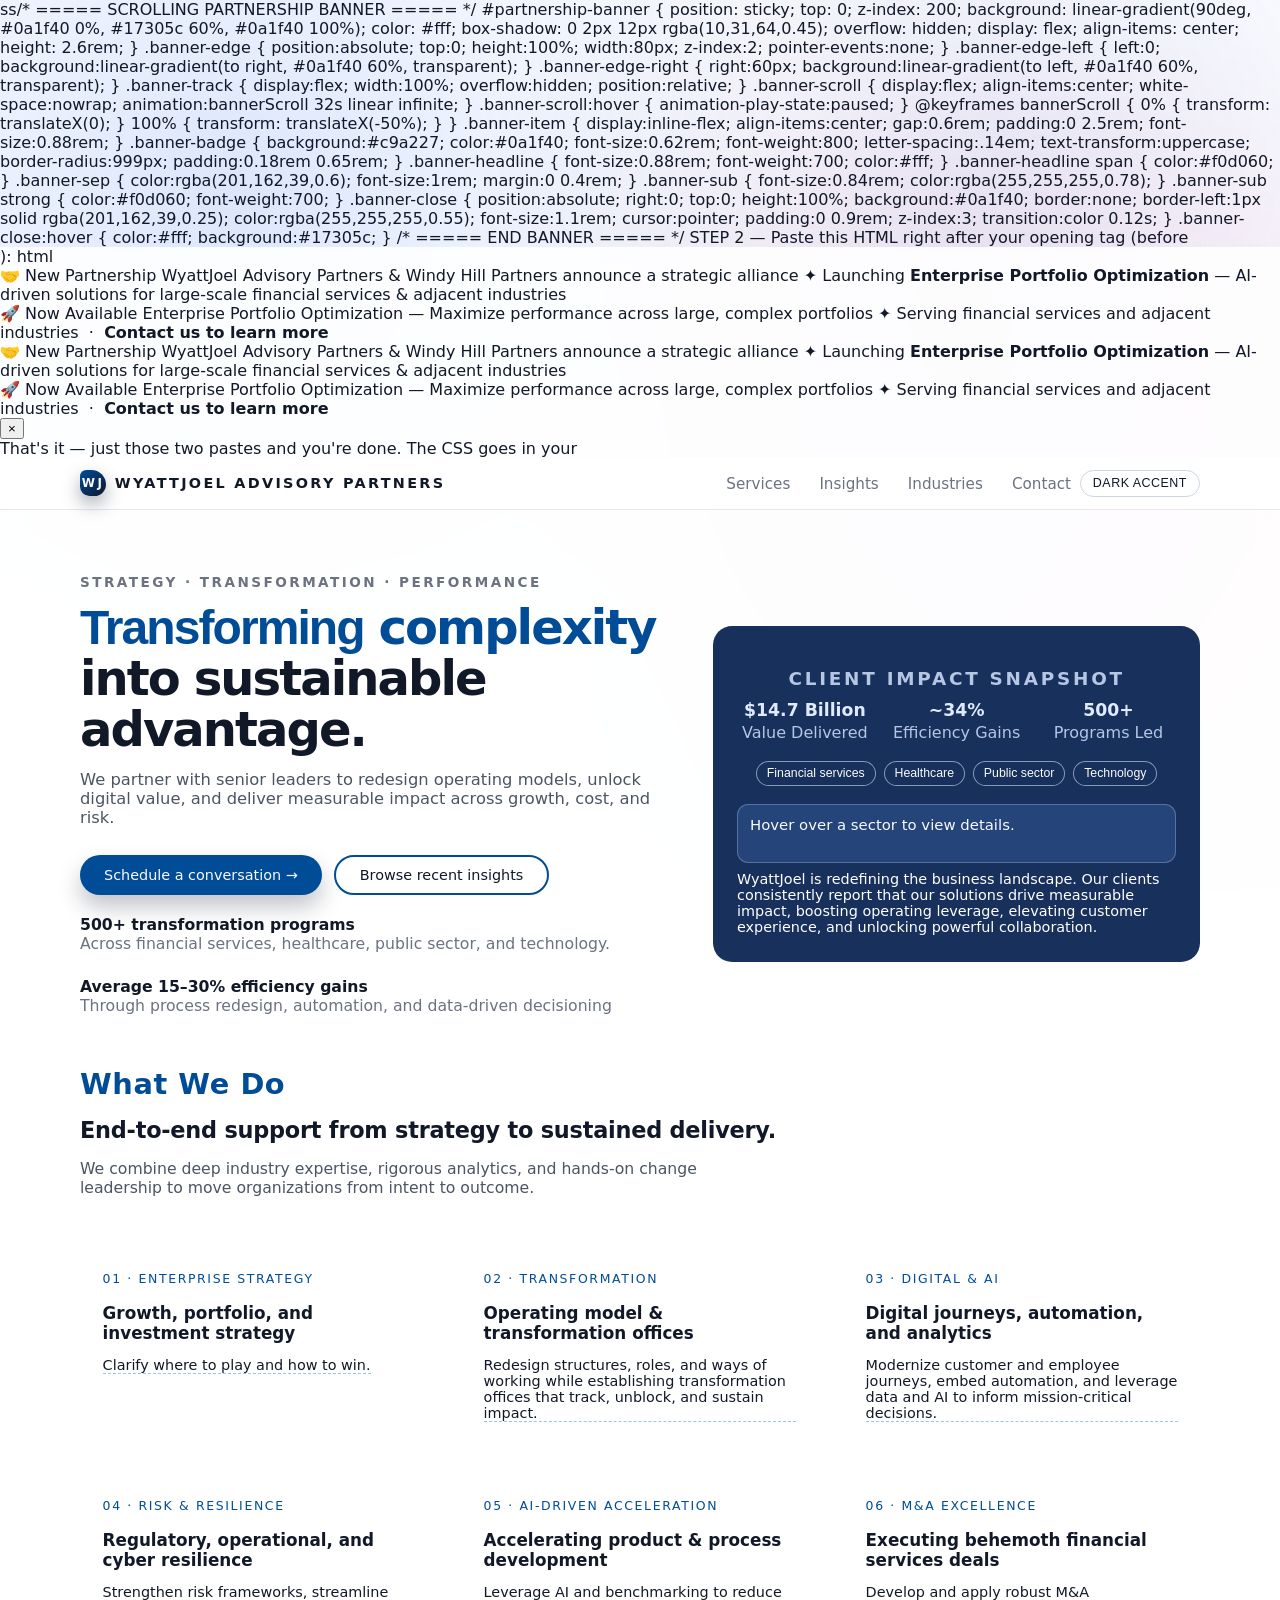
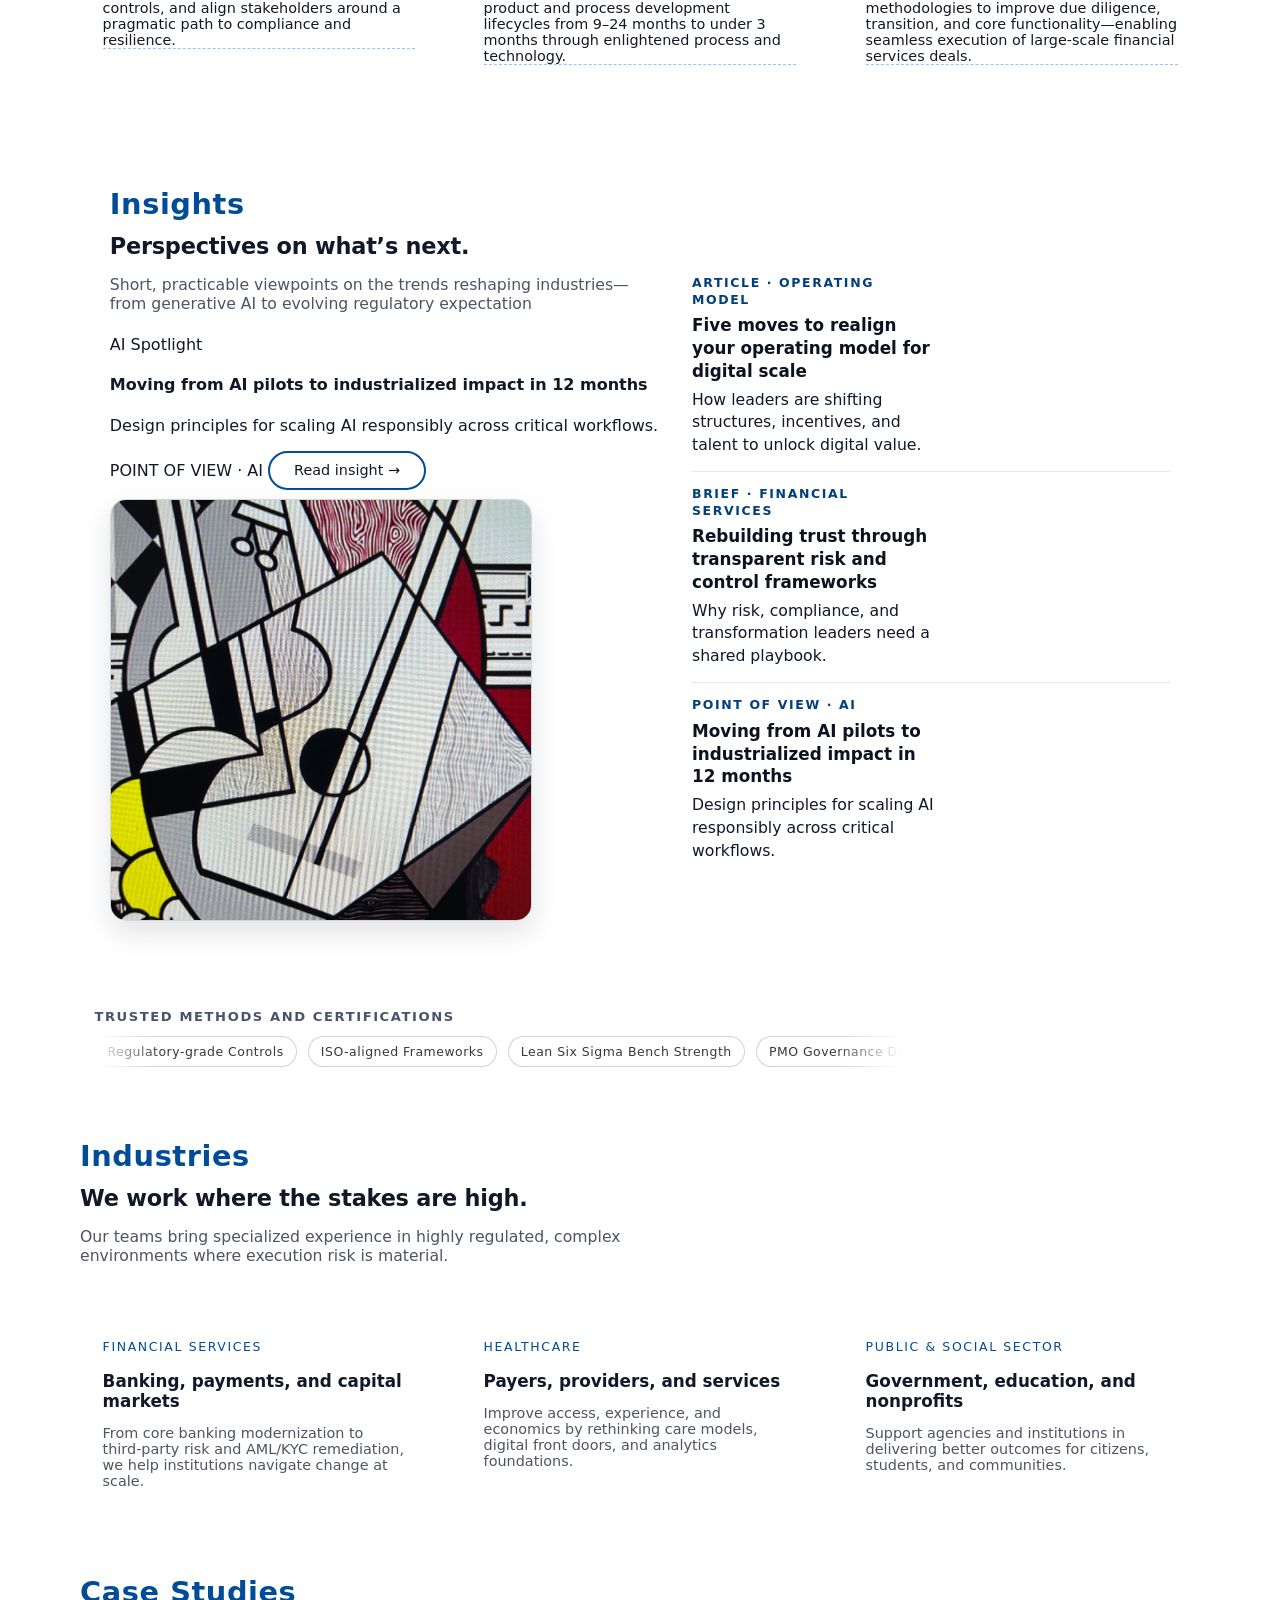
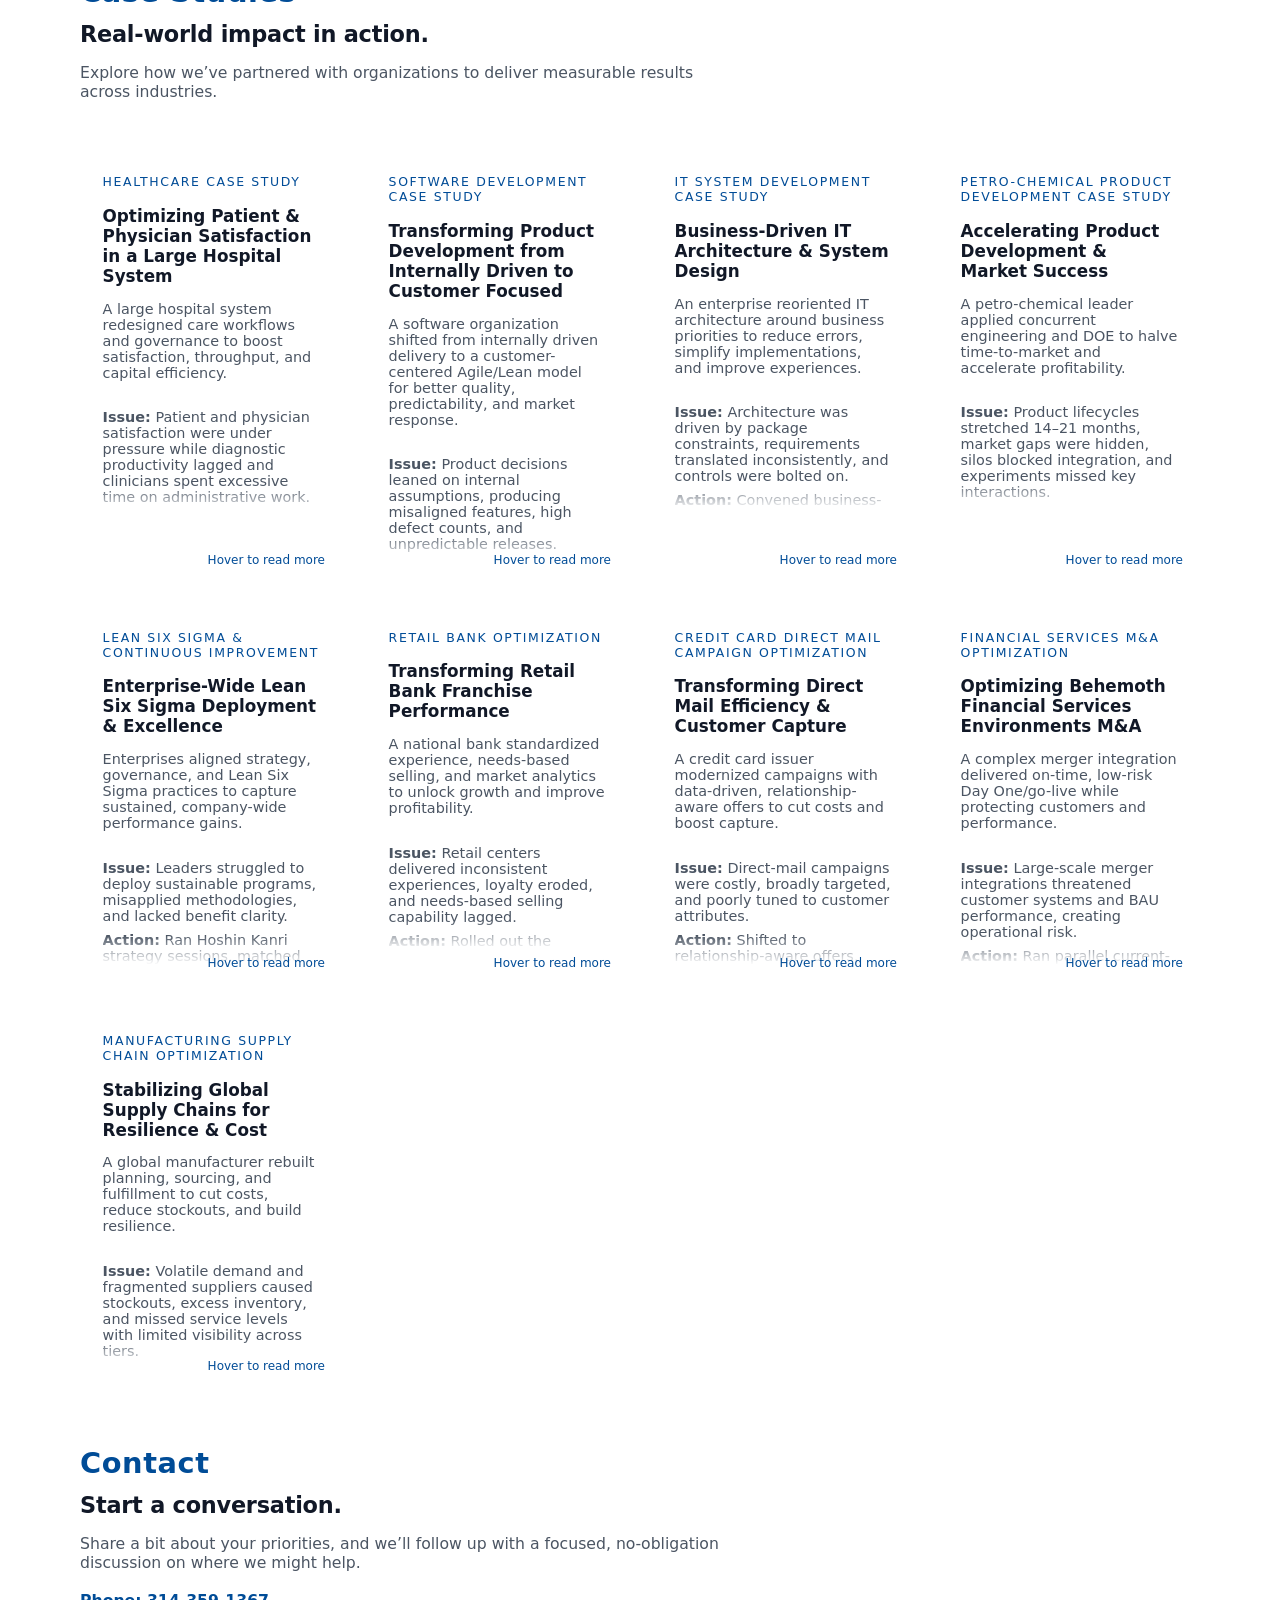
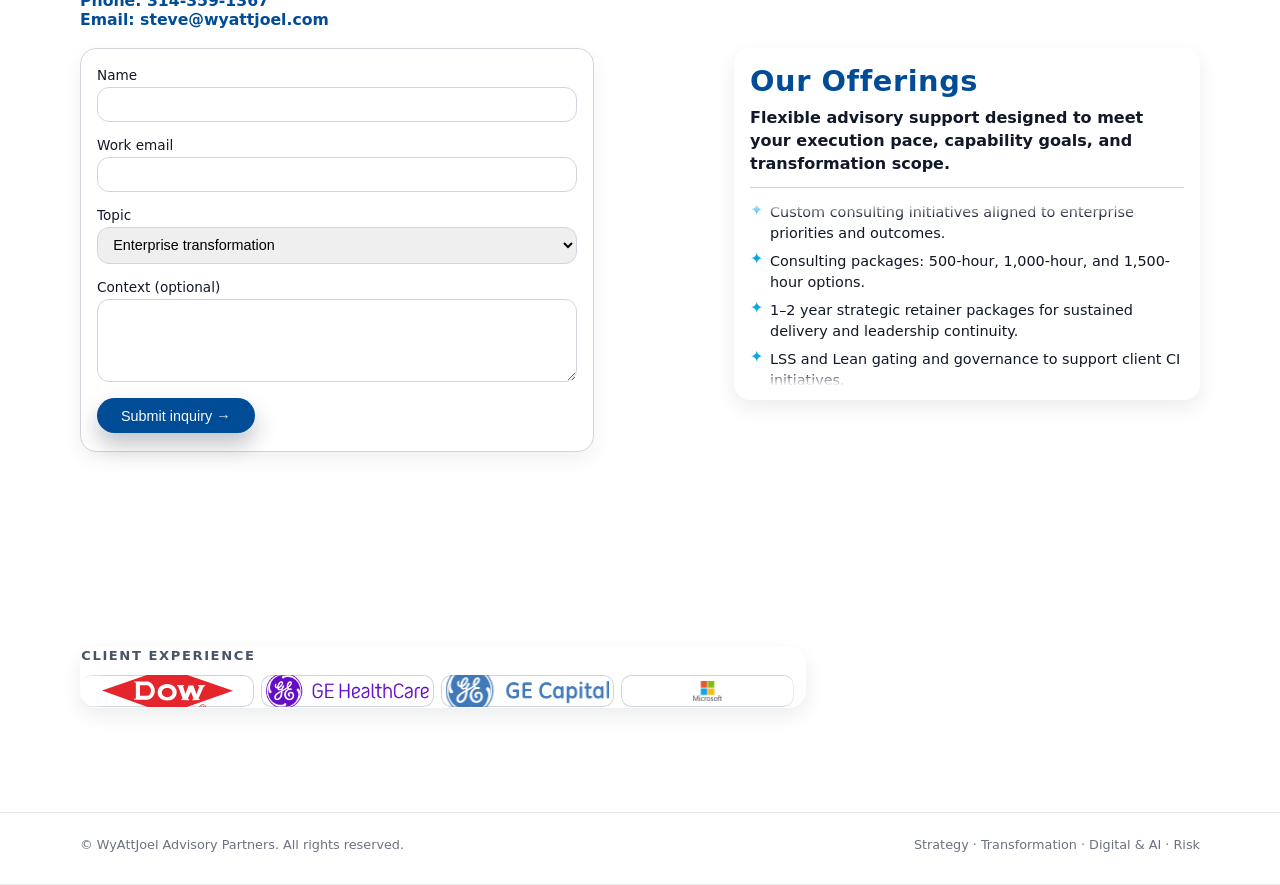
==== commit 4bc024c3: "Implement scrolling partnership banner in index.html Added a scrolling partnership banner with CSS a" ====
--- a/index.html
+++ b/index.html
@@ -1,3 +1,85 @@
+ss/* ===== SCROLLING PARTNERSHIP BANNER ===== */
+#partnership-banner {
+  position: sticky;
+  top: 0;
+  z-index: 200;
+  background: linear-gradient(90deg, #0a1f40 0%, #17305c 60%, #0a1f40 100%);
+  color: #fff;
+  box-shadow: 0 2px 12px rgba(10,31,64,0.45);
+  overflow: hidden;
+  display: flex;
+  align-items: center;
+  height: 2.6rem;
+}
+.banner-edge { position:absolute; top:0; height:100%; width:80px; z-index:2; pointer-events:none; }
+.banner-edge-left { left:0; background:linear-gradient(to right, #0a1f40 60%, transparent); }
+.banner-edge-right { right:60px; background:linear-gradient(to left, #0a1f40 60%, transparent); }
+.banner-track { display:flex; width:100%; overflow:hidden; position:relative; }
+.banner-scroll { display:flex; align-items:center; white-space:nowrap; animation:bannerScroll 32s linear infinite; }
+.banner-scroll:hover { animation-play-state:paused; }
+@keyframes bannerScroll {
+  0%   { transform: translateX(0); }
+  100% { transform: translateX(-50%); }
+}
+.banner-item { display:inline-flex; align-items:center; gap:0.6rem; padding:0 2.5rem; font-size:0.88rem; }
+.banner-badge { background:#c9a227; color:#0a1f40; font-size:0.62rem; font-weight:800; letter-spacing:.14em; text-transform:uppercase; border-radius:999px; padding:0.18rem 0.65rem; }
+.banner-headline { font-size:0.88rem; font-weight:700; color:#fff; }
+.banner-headline span { color:#f0d060; }
+.banner-sep { color:rgba(201,162,39,0.6); font-size:1rem; margin:0 0.4rem; }
+.banner-sub { font-size:0.84rem; color:rgba(255,255,255,0.78); }
+.banner-sub strong { color:#f0d060; font-weight:700; }
+.banner-close { position:absolute; right:0; top:0; height:100%; background:#0a1f40; border:none; border-left:1px solid rgba(201,162,39,0.25); color:rgba(255,255,255,0.55); font-size:1.1rem; cursor:pointer; padding:0 0.9rem; z-index:3; transition:color 0.12s; }
+.banner-close:hover { color:#fff; background:#17305c; }
+/* ===== END BANNER ===== */
+
+STEP 2 — Paste this HTML right after your opening <body> tag (before <header>):
+html<!-- SCROLLING PARTNERSHIP BANNER -->
+<div id="partnership-banner" role="banner">
+  <div class="banner-edge banner-edge-left"></div>
+  <div class="banner-track">
+    <div class="banner-scroll">
+      <div class="banner-item">
+        <span class="banner-badge">🤝 New Partnership</span>
+        <span class="banner-headline">WyattJoel Advisory Partners &amp; <span>Windy Hill Partners</span> announce a strategic alliance</span>
+        <span class="banner-sep">✦</span>
+        <span class="banner-sub">Launching <strong>Enterprise Portfolio Optimization</strong> — AI-driven solutions for large-scale financial services &amp; adjacent industries</span>
+      </div>
+      <div class="banner-item">
+        <span class="banner-badge">🚀 Now Available</span>
+        <span class="banner-headline"><span>Enterprise Portfolio Optimization</span> — Maximize performance across large, complex portfolios</span>
+        <span class="banner-sep">✦</span>
+        <span class="banner-sub">Serving financial services and adjacent industries &nbsp;·&nbsp; <strong>Contact us to learn more</strong></span>
+      </div>
+      <!-- Duplicated for seamless loop -->
+      <div class="banner-item">
+        <span class="banner-badge">🤝 New Partnership</span>
+        <span class="banner-headline">WyattJoel Advisory Partners &amp; <span>Windy Hill Partners</span> announce a strategic alliance</span>
+        <span class="banner-sep">✦</span>
+        <span class="banner-sub">Launching <strong>Enterprise Portfolio Optimization</strong> — AI-driven solutions for large-scale financial services &amp; adjacent industries</span>
+      </div>
+      <div class="banner-item">
+        <span class="banner-badge">🚀 Now Available</span>
+        <span class="banner-headline"><span>Enterprise Portfolio Optimization</span> — Maximize performance across large, complex portfolios</span>
+        <span class="banner-sep">✦</span>
+        <span class="banner-sub">Serving financial services and adjacent industries &nbsp;·&nbsp; <strong>Contact us to learn more</strong></span>
+      </div>
+    </div>
+  </div>
+  <div class="banner-edge banner-edge-right"></div>
+  <button class="banner-close" onclick="this.closest('#partnership-banner').style.display='none'" aria-label="Dismiss">×</button>
+</div>
+<!-- END BANNER -->
+
+That's it — just those two pastes and you're done. The CSS goes in your <style> block and the HTML goes right before your <header>. Let me know if you run into any trouble placing it!
+        .cc-install-nudge { container-type: inline-size; }
+        @keyframes ccInstallNudgeIn {
+          from { opacity: 0; transform: translateY(8px); }
+          to   { opacity: 1; transform: translateY(0); }
+        }
+        @container (max-width: 450px) {
+          .cc-install-nudge-icon { display: none; }
+        }
+      Keep going in Claude CodeSwitch to Claude Code and let Claude work directly in your repo, running and testing as it goes.Open Claude Code
 <!DOCTYPE html>
 <html lang="en">
 <head>
@@ -130,33 +212,6 @@
       backdrop-filter: blur(12px);
       border-bottom: 1px solid #e5e7eb;
       z-index: 10;
-    }
-    .announcement-banner {
-      display: flex;
-      align-items: center;
-      justify-content: center;
-      gap: 1rem;
-      flex-wrap: wrap;
-      padding: 0.65rem 1rem;
-      background: #004c97;
-      color: #f9fafb;
-      text-align: center;
-      font-size: 1rem;
-      font-weight: 600;
-      letter-spacing: 0.01em;
-    }
-    .announcement-banner a {
-      color: #e1effa;
-      font-weight: 700;
-    }
-    .announcement-banner button {
-      border: 0;
-      background: transparent;
-      color: inherit;
-      font-size: 1.3rem;
-      line-height: 1;
-      cursor: pointer;
-      padding: 0 0.2rem;
     }
     .nav-inner {
       max-width: 1120px;
@@ -1659,10 +1714,6 @@
   </style>
 </head>
 <body>
-<div id="announcement-banner" class="announcement-banner">
-  <span>🚀 <strong>Announcing our partnership with Windy Hill Partners</strong> and the launch of a proven Enterprise Portfolio Optimization methodology that will change how Business Transformation is done. <a href="#contact">Learn more →</a></span>
-  <button type="button" onclick="document.getElementById('announcement-banner').style.display='none'" aria-label="Dismiss announcement">✕</button>
-</div>
 <header>
   <div class="nav-inner">
     <div class="brand">
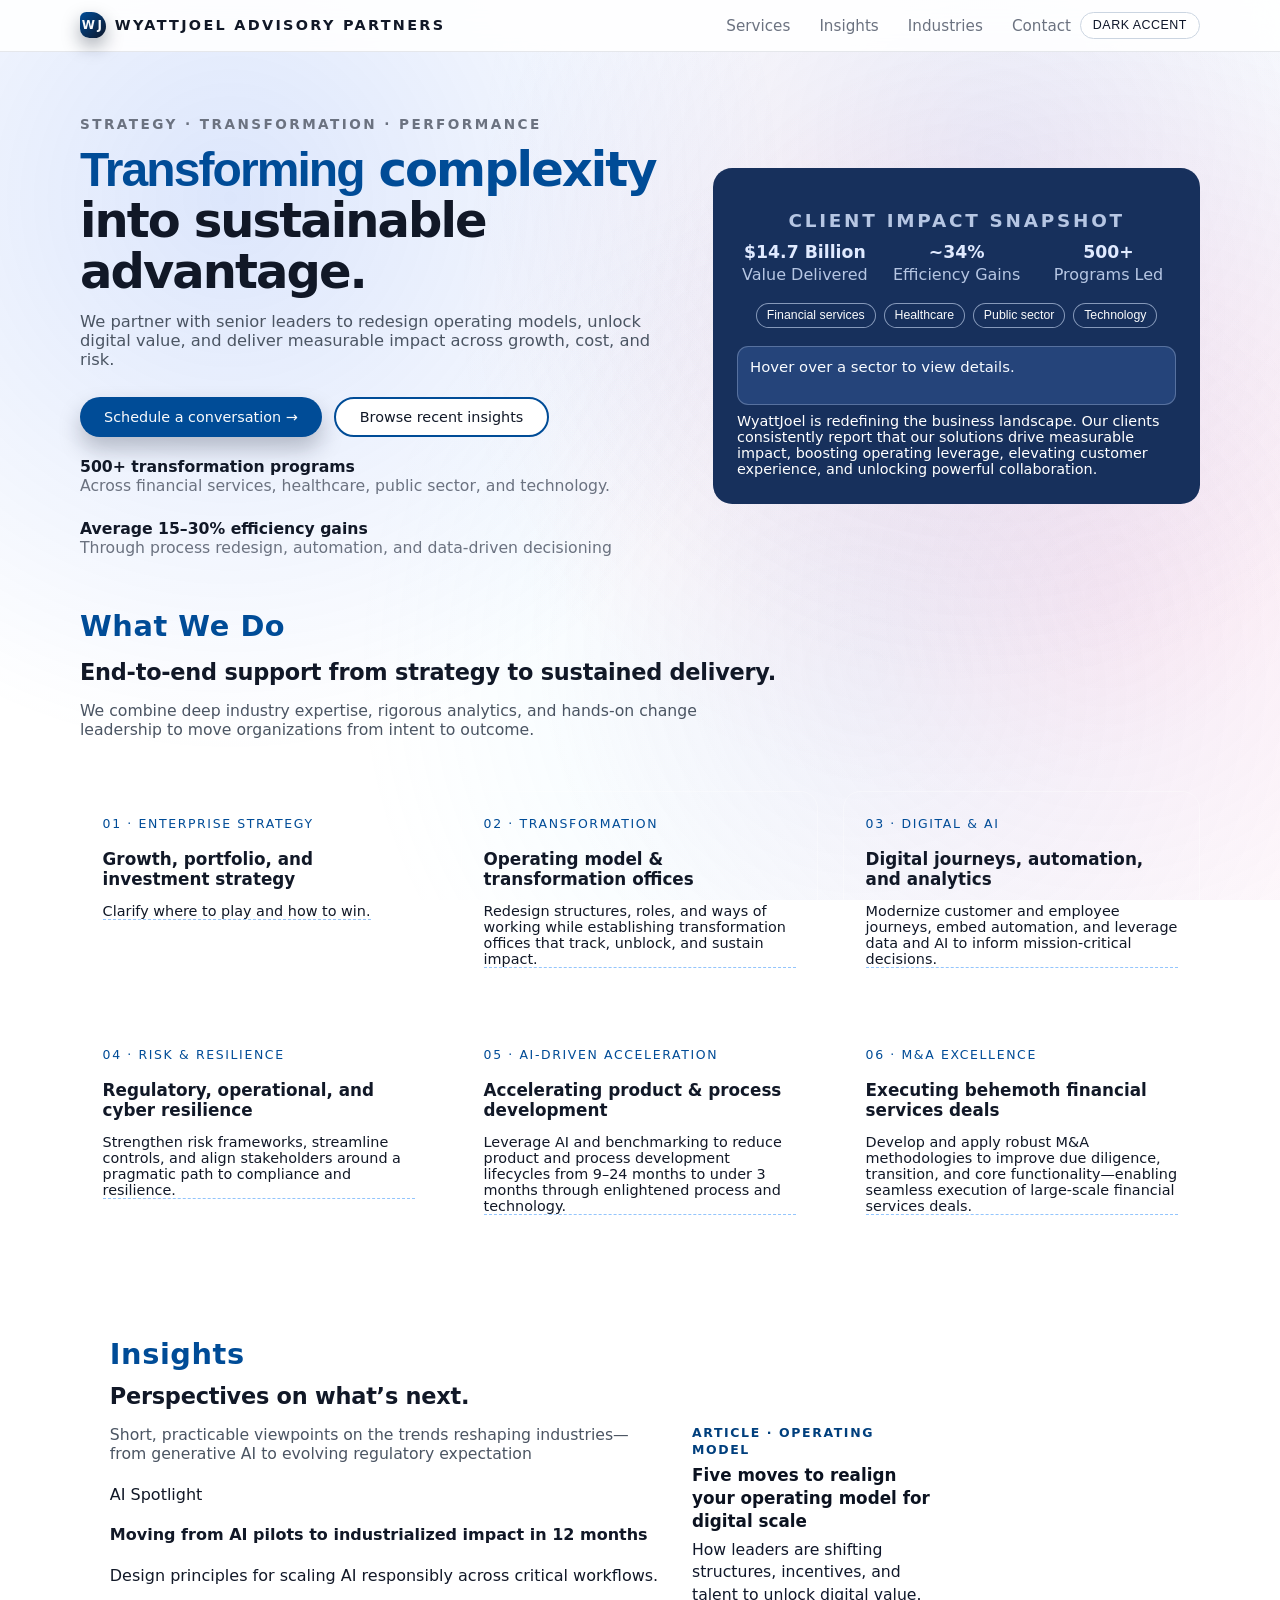
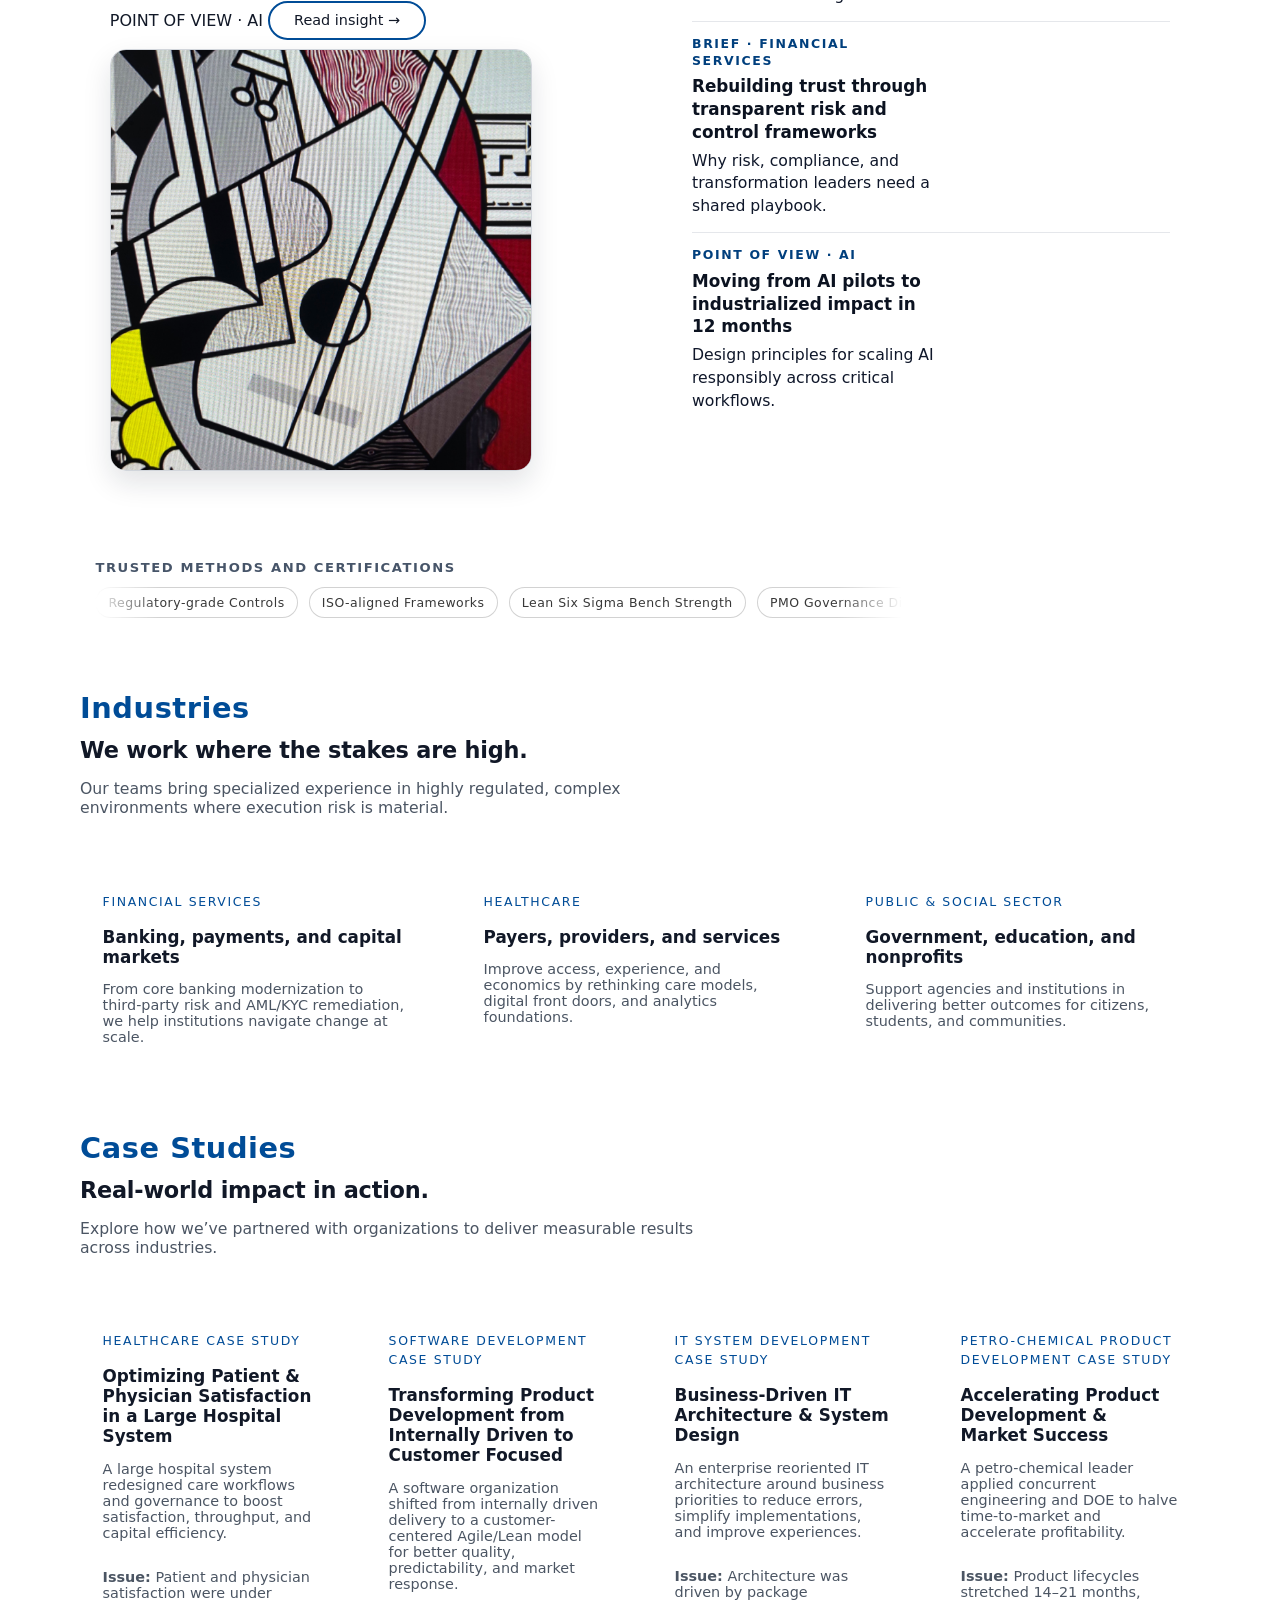
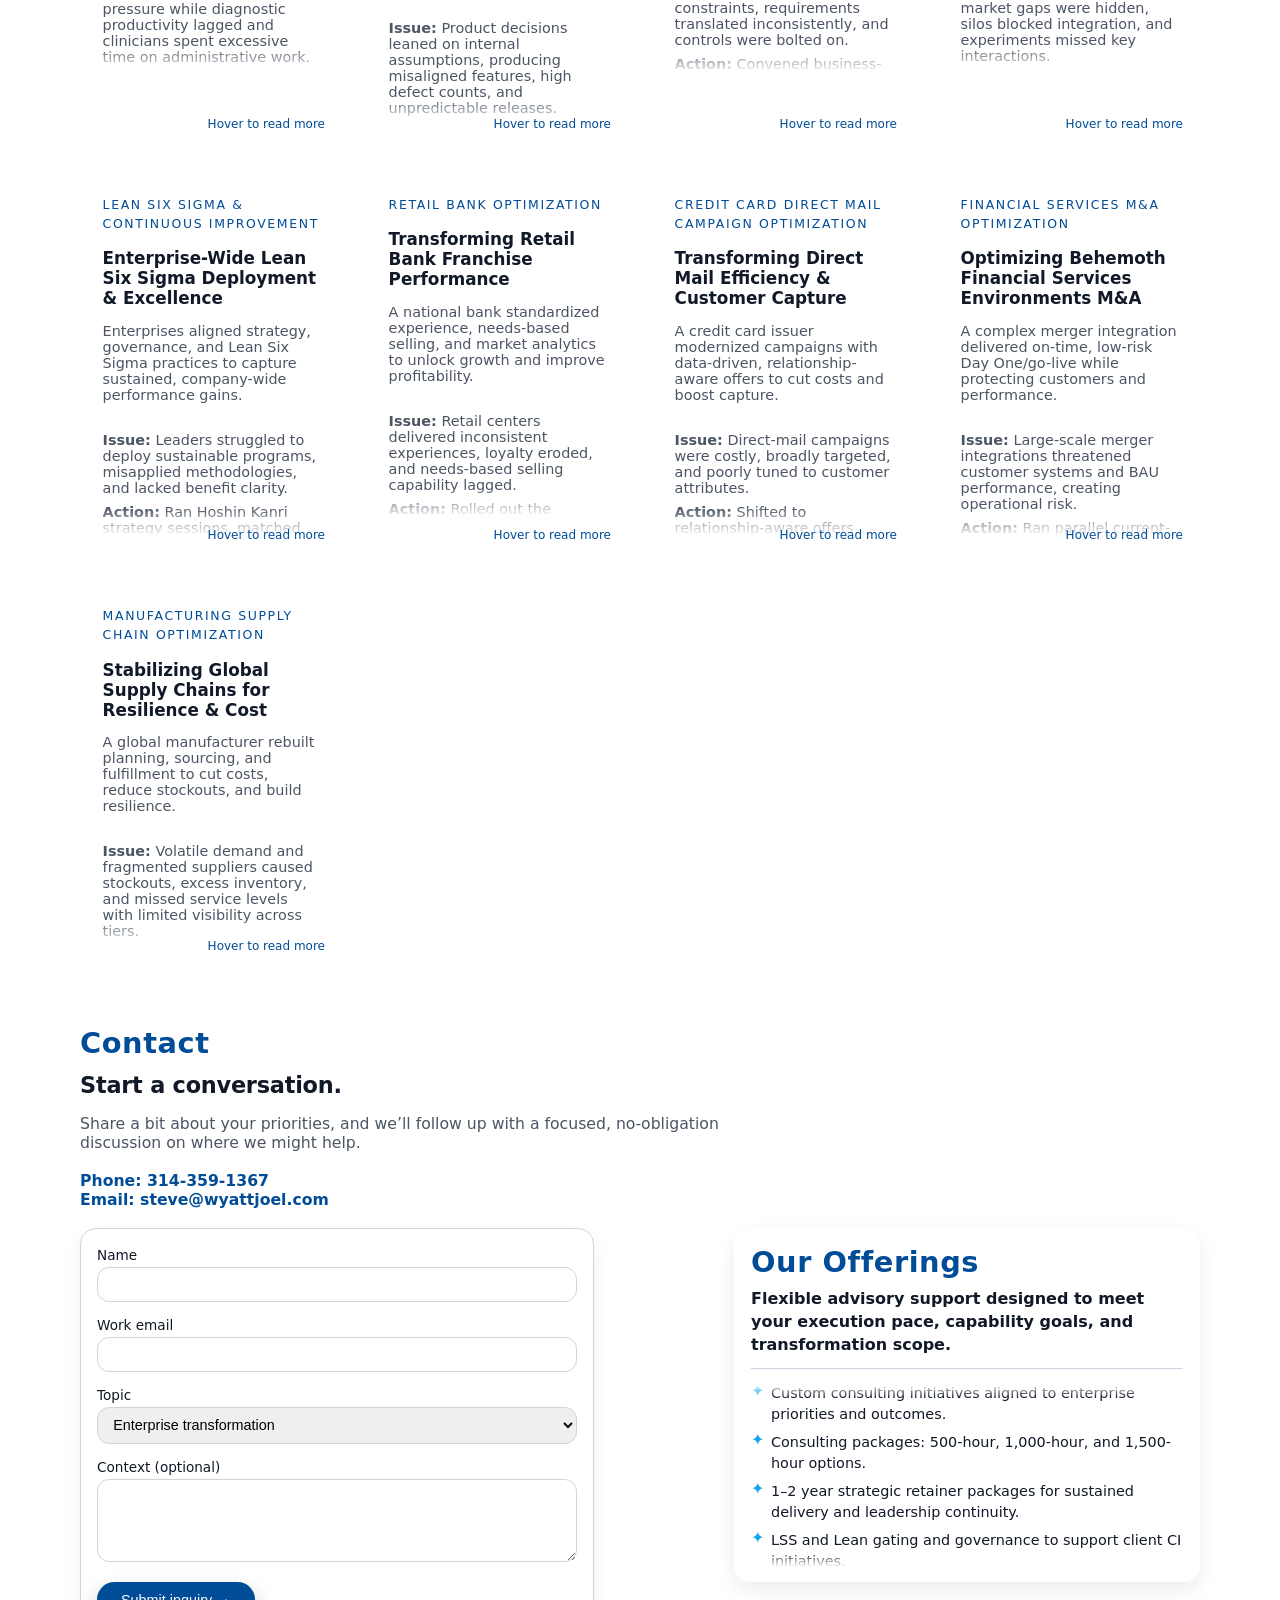
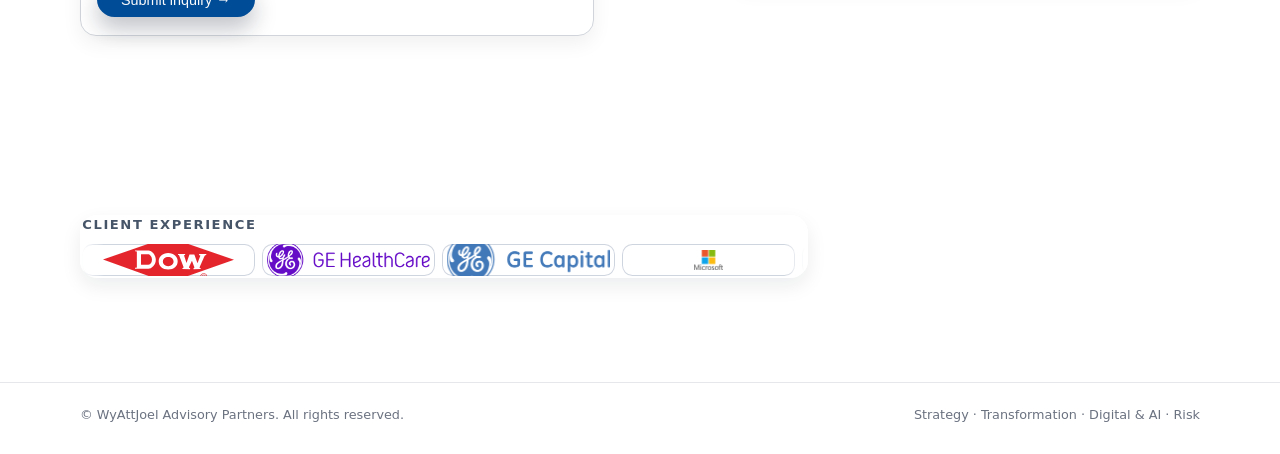
==== commit c0684188: "Update index.html" ====
--- a/index.html
+++ b/index.html
@@ -1,85 +1,4 @@
-ss/* ===== SCROLLING PARTNERSHIP BANNER ===== */
-#partnership-banner {
-  position: sticky;
-  top: 0;
-  z-index: 200;
-  background: linear-gradient(90deg, #0a1f40 0%, #17305c 60%, #0a1f40 100%);
-  color: #fff;
-  box-shadow: 0 2px 12px rgba(10,31,64,0.45);
-  overflow: hidden;
-  display: flex;
-  align-items: center;
-  height: 2.6rem;
-}
-.banner-edge { position:absolute; top:0; height:100%; width:80px; z-index:2; pointer-events:none; }
-.banner-edge-left { left:0; background:linear-gradient(to right, #0a1f40 60%, transparent); }
-.banner-edge-right { right:60px; background:linear-gradient(to left, #0a1f40 60%, transparent); }
-.banner-track { display:flex; width:100%; overflow:hidden; position:relative; }
-.banner-scroll { display:flex; align-items:center; white-space:nowrap; animation:bannerScroll 32s linear infinite; }
-.banner-scroll:hover { animation-play-state:paused; }
-@keyframes bannerScroll {
-  0%   { transform: translateX(0); }
-  100% { transform: translateX(-50%); }
-}
-.banner-item { display:inline-flex; align-items:center; gap:0.6rem; padding:0 2.5rem; font-size:0.88rem; }
-.banner-badge { background:#c9a227; color:#0a1f40; font-size:0.62rem; font-weight:800; letter-spacing:.14em; text-transform:uppercase; border-radius:999px; padding:0.18rem 0.65rem; }
-.banner-headline { font-size:0.88rem; font-weight:700; color:#fff; }
-.banner-headline span { color:#f0d060; }
-.banner-sep { color:rgba(201,162,39,0.6); font-size:1rem; margin:0 0.4rem; }
-.banner-sub { font-size:0.84rem; color:rgba(255,255,255,0.78); }
-.banner-sub strong { color:#f0d060; font-weight:700; }
-.banner-close { position:absolute; right:0; top:0; height:100%; background:#0a1f40; border:none; border-left:1px solid rgba(201,162,39,0.25); color:rgba(255,255,255,0.55); font-size:1.1rem; cursor:pointer; padding:0 0.9rem; z-index:3; transition:color 0.12s; }
-.banner-close:hover { color:#fff; background:#17305c; }
-/* ===== END BANNER ===== */
-
-STEP 2 — Paste this HTML right after your opening <body> tag (before <header>):
-html<!-- SCROLLING PARTNERSHIP BANNER -->
-<div id="partnership-banner" role="banner">
-  <div class="banner-edge banner-edge-left"></div>
-  <div class="banner-track">
-    <div class="banner-scroll">
-      <div class="banner-item">
-        <span class="banner-badge">🤝 New Partnership</span>
-        <span class="banner-headline">WyattJoel Advisory Partners &amp; <span>Windy Hill Partners</span> announce a strategic alliance</span>
-        <span class="banner-sep">✦</span>
-        <span class="banner-sub">Launching <strong>Enterprise Portfolio Optimization</strong> — AI-driven solutions for large-scale financial services &amp; adjacent industries</span>
-      </div>
-      <div class="banner-item">
-        <span class="banner-badge">🚀 Now Available</span>
-        <span class="banner-headline"><span>Enterprise Portfolio Optimization</span> — Maximize performance across large, complex portfolios</span>
-        <span class="banner-sep">✦</span>
-        <span class="banner-sub">Serving financial services and adjacent industries &nbsp;·&nbsp; <strong>Contact us to learn more</strong></span>
-      </div>
-      <!-- Duplicated for seamless loop -->
-      <div class="banner-item">
-        <span class="banner-badge">🤝 New Partnership</span>
-        <span class="banner-headline">WyattJoel Advisory Partners &amp; <span>Windy Hill Partners</span> announce a strategic alliance</span>
-        <span class="banner-sep">✦</span>
-        <span class="banner-sub">Launching <strong>Enterprise Portfolio Optimization</strong> — AI-driven solutions for large-scale financial services &amp; adjacent industries</span>
-      </div>
-      <div class="banner-item">
-        <span class="banner-badge">🚀 Now Available</span>
-        <span class="banner-headline"><span>Enterprise Portfolio Optimization</span> — Maximize performance across large, complex portfolios</span>
-        <span class="banner-sep">✦</span>
-        <span class="banner-sub">Serving financial services and adjacent industries &nbsp;·&nbsp; <strong>Contact us to learn more</strong></span>
-      </div>
-    </div>
-  </div>
-  <div class="banner-edge banner-edge-right"></div>
-  <button class="banner-close" onclick="this.closest('#partnership-banner').style.display='none'" aria-label="Dismiss">×</button>
-</div>
-<!-- END BANNER -->
-
-That's it — just those two pastes and you're done. The CSS goes in your <style> block and the HTML goes right before your <header>. Let me know if you run into any trouble placing it!
-        .cc-install-nudge { container-type: inline-size; }
-        @keyframes ccInstallNudgeIn {
-          from { opacity: 0; transform: translateY(8px); }
-          to   { opacity: 1; transform: translateY(0); }
-        }
-        @container (max-width: 450px) {
-          .cc-install-nudge-icon { display: none; }
-        }
-      Keep going in Claude CodeSwitch to Claude Code and let Claude work directly in your repo, running and testing as it goes.Open Claude Code
+
 <!DOCTYPE html>
 <html lang="en">
 <head>
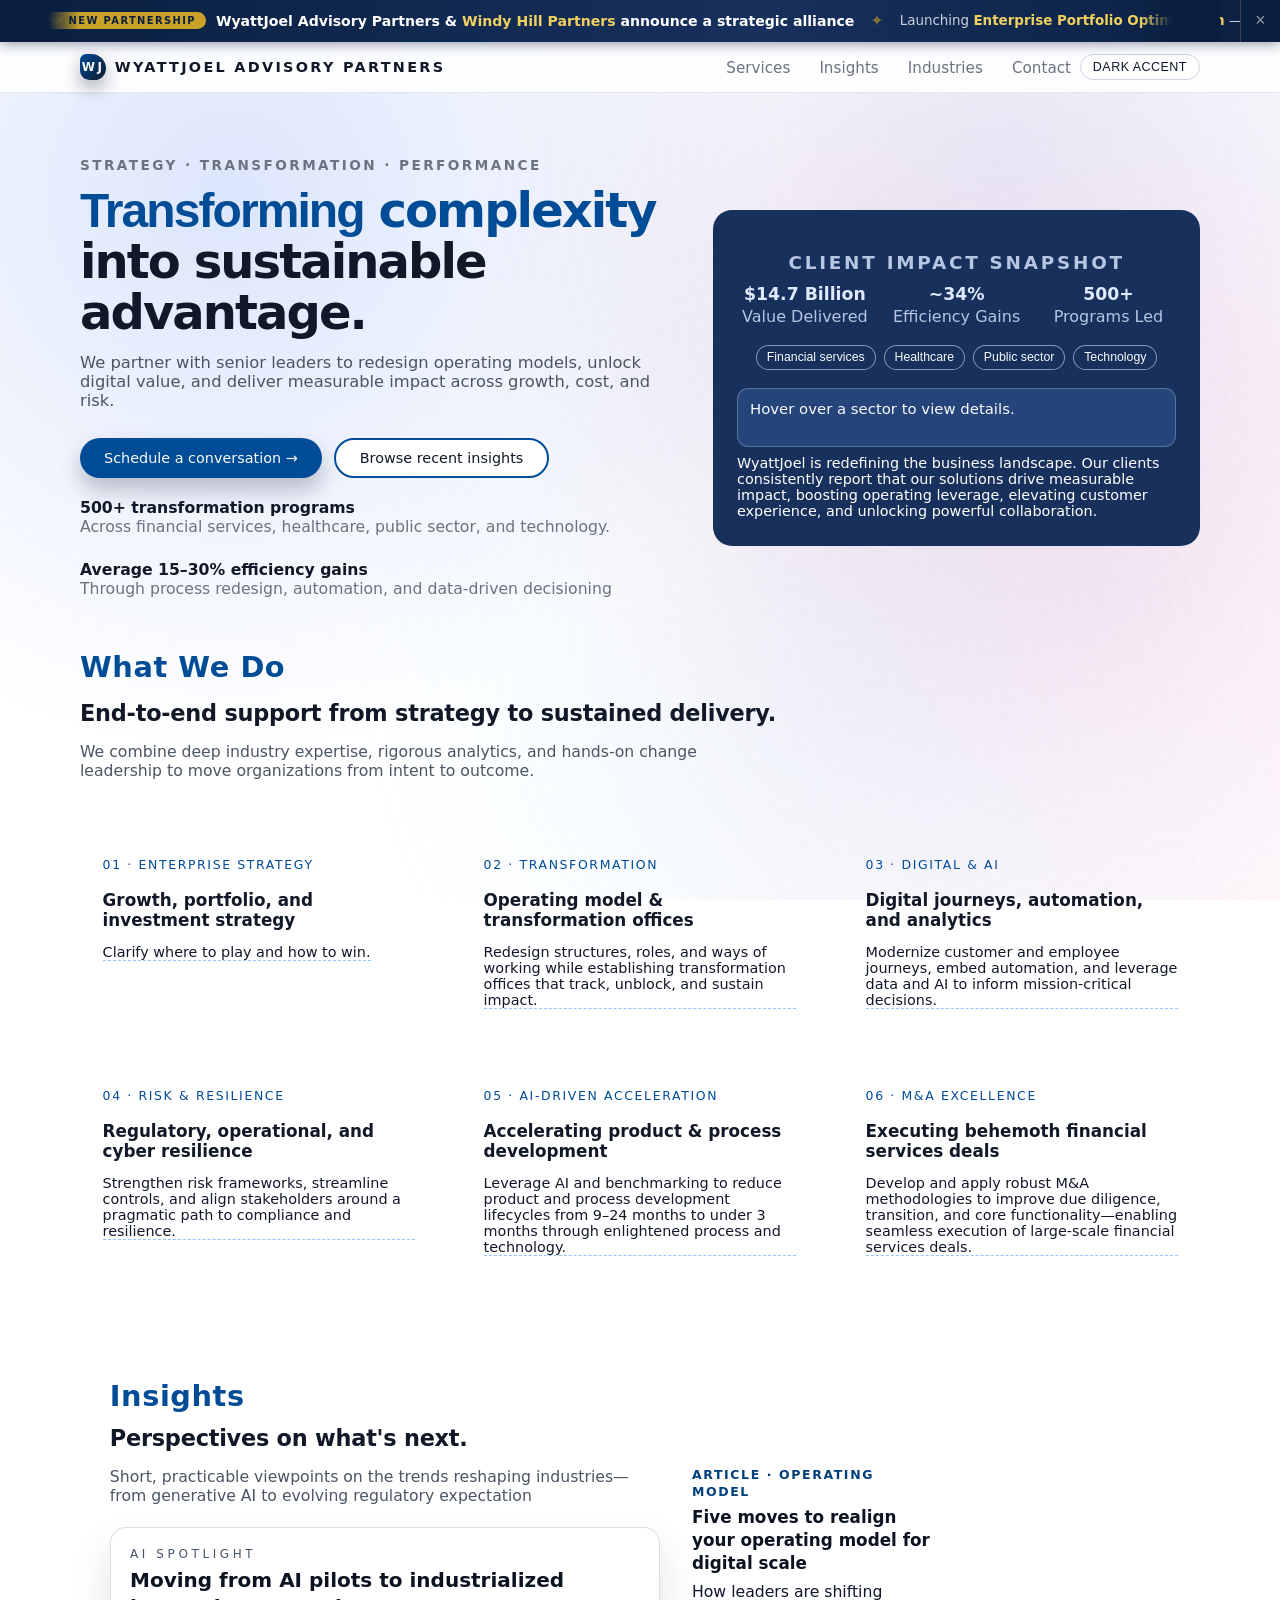
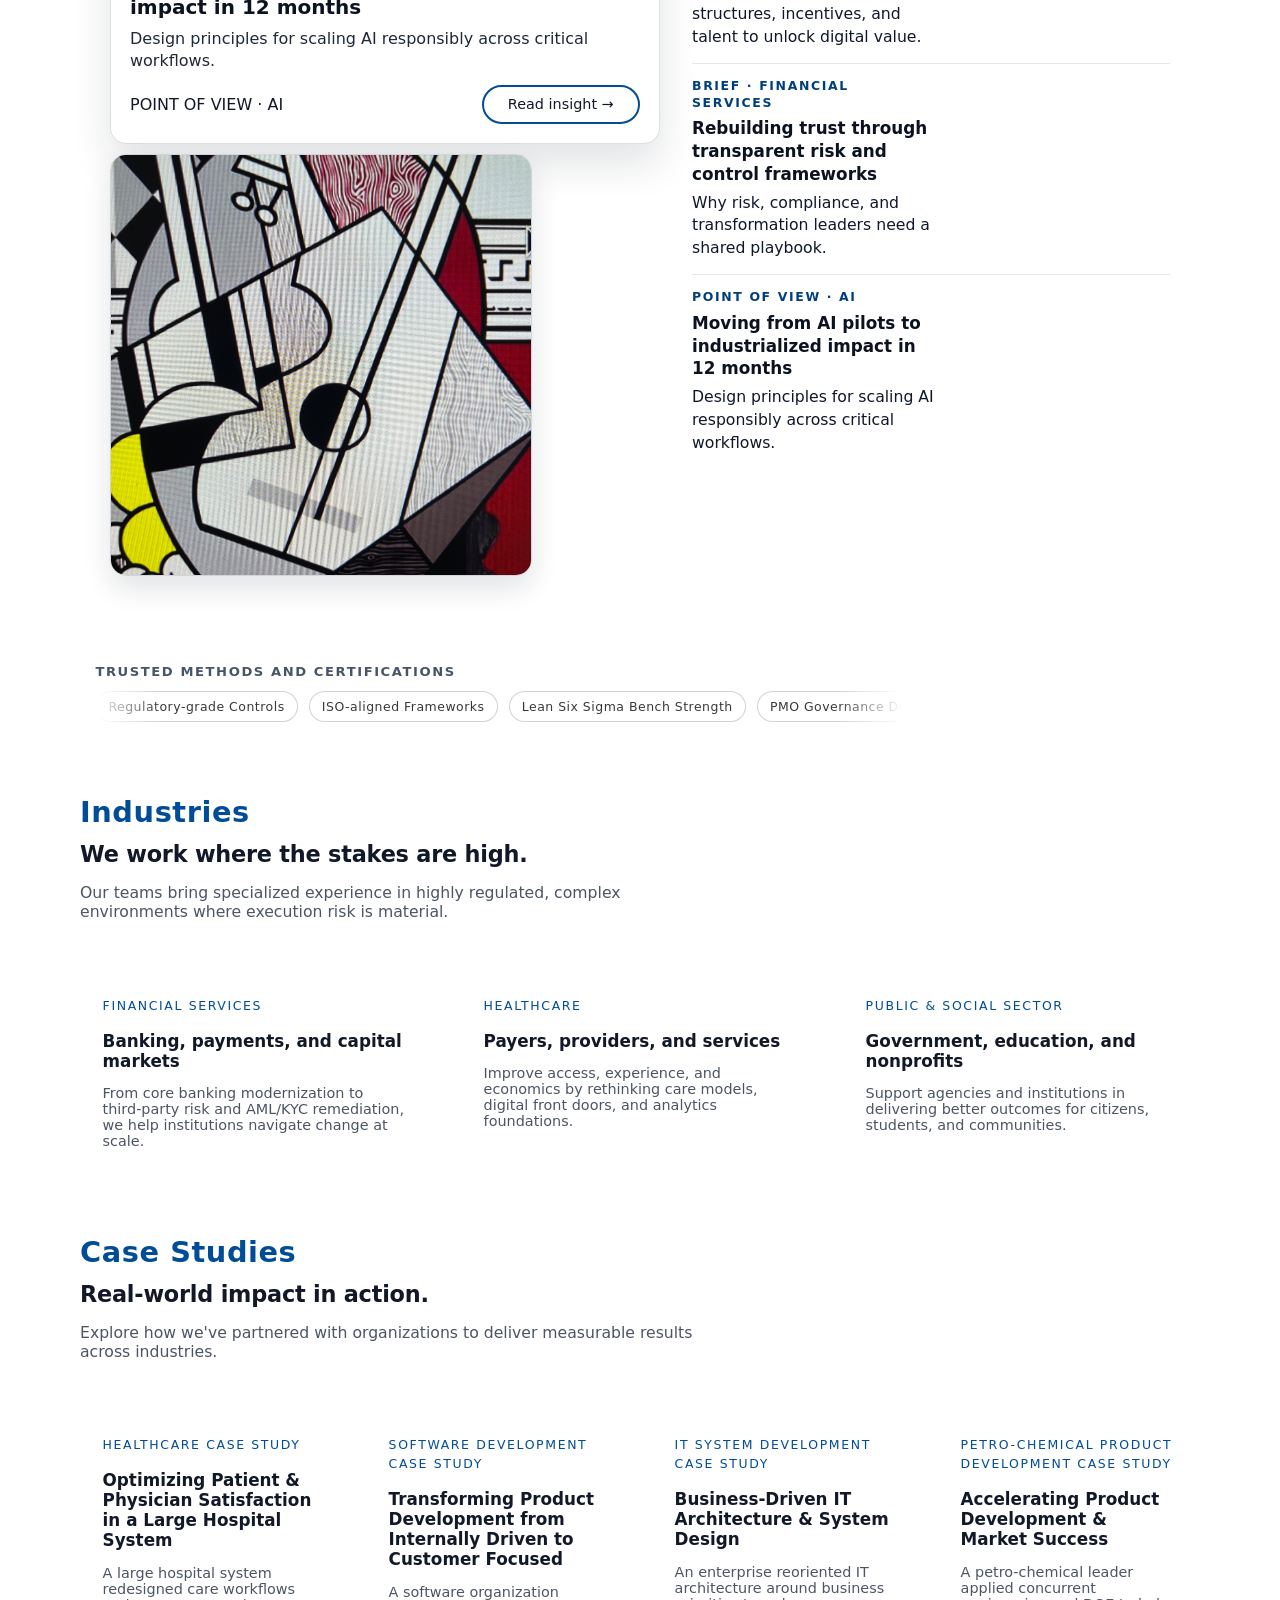
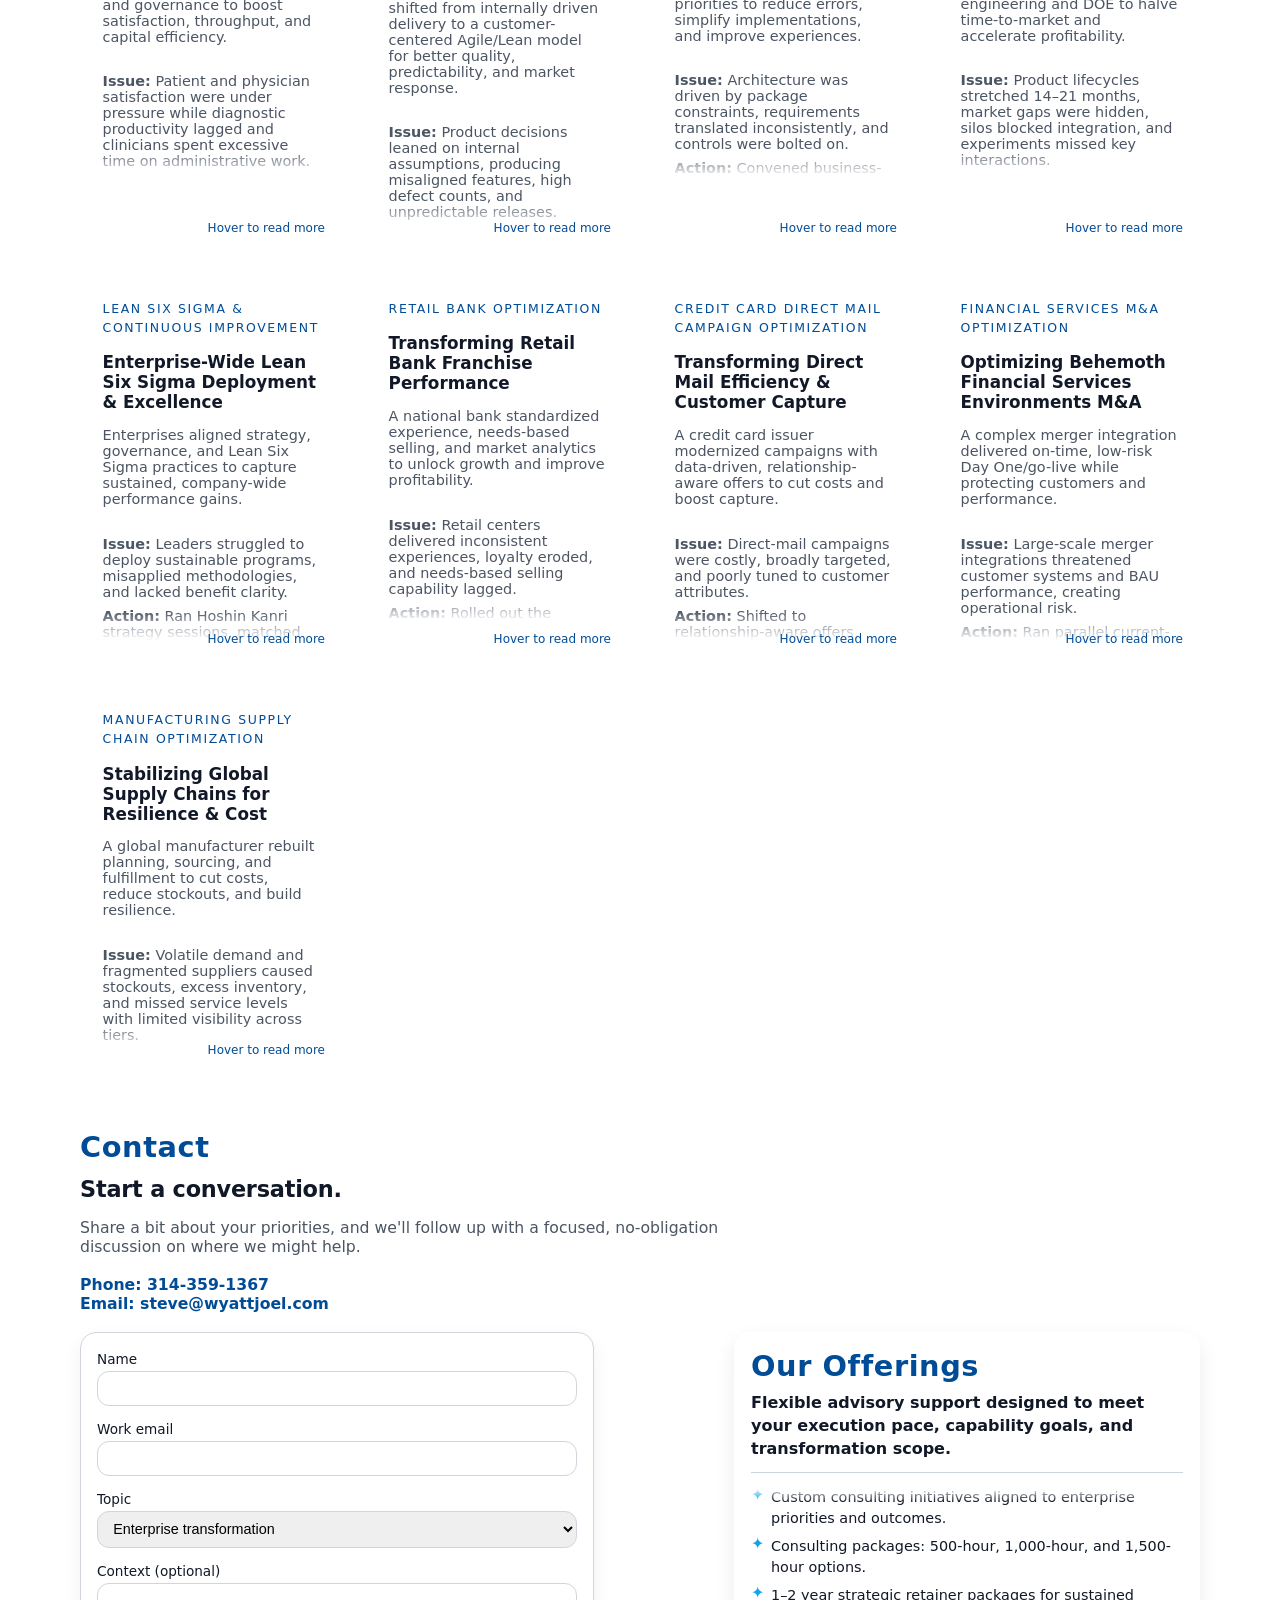
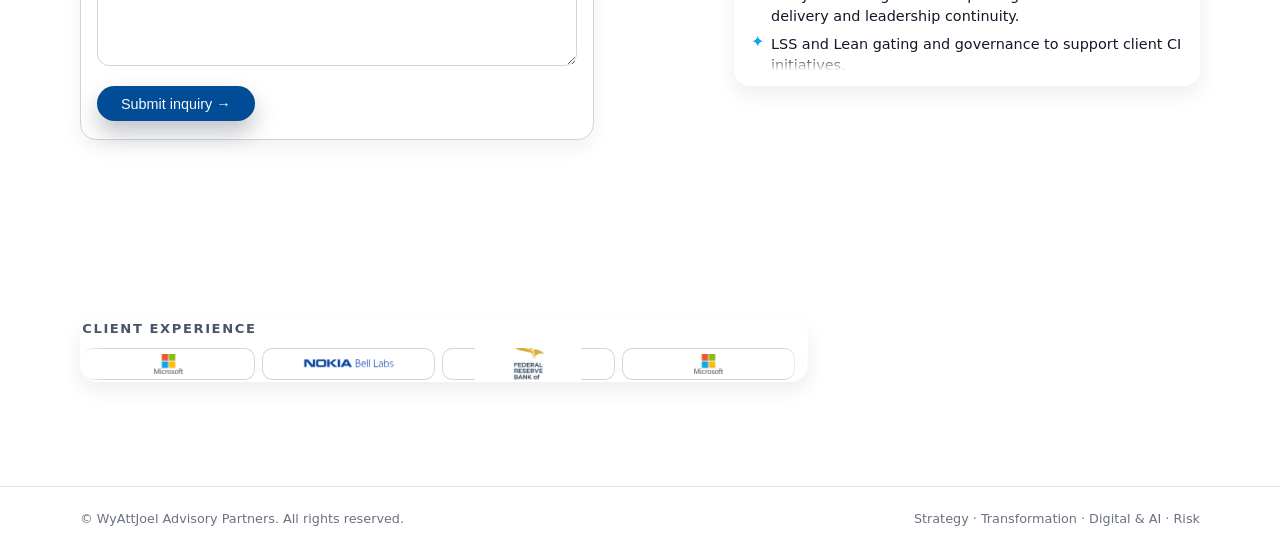
==== commit ff363bdb: "Update index.html" ====
--- a/index.html
+++ b/index.html
@@ -1,4 +1,3 @@
-
 <!DOCTYPE html>
 <html lang="en">
 <head>
@@ -12,6 +11,41 @@
       --surface-glass: rgba(255,255,255,0.1);
       --surface-border: rgba(255,255,255,0.45);
     }
+
+    /* ===== SCROLLING PARTNERSHIP BANNER ===== */
+    #partnership-banner {
+      position: sticky;
+      top: 0;
+      z-index: 200;
+      background: linear-gradient(90deg, #0a1f40 0%, #17305c 60%, #0a1f40 100%);
+      color: #fff;
+      box-shadow: 0 2px 12px rgba(10,31,64,0.45);
+      overflow: hidden;
+      display: flex;
+      align-items: center;
+      height: 2.6rem;
+    }
+    .banner-edge { position:absolute; top:0; height:100%; width:80px; z-index:2; pointer-events:none; }
+    .banner-edge-left { left:0; background:linear-gradient(to right, #0a1f40 60%, transparent); }
+    .banner-edge-right { right:60px; background:linear-gradient(to left, #0a1f40 60%, transparent); }
+    .banner-track { display:flex; width:100%; overflow:hidden; position:relative; }
+    .banner-scroll { display:flex; align-items:center; white-space:nowrap; animation:bannerScroll 32s linear infinite; }
+    .banner-scroll:hover { animation-play-state:paused; }
+    @keyframes bannerScroll {
+      0%   { transform: translateX(0); }
+      100% { transform: translateX(-50%); }
+    }
+    .banner-item { display:inline-flex; align-items:center; gap:0.6rem; padding:0 2.5rem; font-size:0.88rem; }
+    .banner-badge { background:#c9a227; color:#0a1f40; font-size:0.62rem; font-weight:800; letter-spacing:.14em; text-transform:uppercase; border-radius:999px; padding:0.18rem 0.65rem; }
+    .banner-headline { font-size:0.88rem; font-weight:700; color:#fff; }
+    .banner-headline span { color:#f0d060; }
+    .banner-sep { color:rgba(201,162,39,0.6); font-size:1rem; margin:0 0.4rem; }
+    .banner-sub { font-size:0.84rem; color:rgba(255,255,255,0.78); }
+    .banner-sub strong { color:#f0d060; font-weight:700; }
+    .banner-close { position:absolute; right:0; top:0; height:100%; background:#0a1f40; border:none; border-left:1px solid rgba(201,162,39,0.25); color:rgba(255,255,255,0.55); font-size:1.1rem; cursor:pointer; padding:0 0.9rem; z-index:3; transition:color 0.12s; }
+    .banner-close:hover { color:#fff; background:#17305c; }
+    /* ===== END BANNER ===== */
+
     body {
       margin: 0;
       font-family: system-ui, -apple-system, BlinkMacSystemFont, "Segoe UI", sans-serif;
@@ -57,29 +91,14 @@
       animation: subtleColorShift 38s ease-in-out infinite alternate, tintMorph 54s ease-in-out infinite alternate, twinklePulse 10s ease-in-out infinite;
     }
     @keyframes subtleColorShift {
-      0% {
-        opacity: 0.09;
-        transform: translate3d(0, 0, 0) scale(1);
-      }
-      50% {
-        opacity: 0;
-        transform: translate3d(-0.6%, 0.6%, 0) scale(1.01);
-      }
-      100% {
-        opacity: 0.1;
-        transform: translate3d(0.6%, -0.6%, 0) scale(1.005);
-      }
+      0% { opacity: 0.09; transform: translate3d(0, 0, 0) scale(1); }
+      50% { opacity: 0; transform: translate3d(-0.6%, 0.6%, 0) scale(1.01); }
+      100% { opacity: 0.1; transform: translate3d(0.6%, -0.6%, 0) scale(1.005); }
     }
     @keyframes backgroundToneShift {
-      0% {
-        filter: saturate(1.04) brightness(1.06) contrast(1.04);
-      }
-      50% {
-        filter: saturate(0.25) brightness(1.46) contrast(0.86);
-      }
-      100% {
-        filter: saturate(1.05) brightness(1.07) contrast(1.03);
-      }
+      0% { filter: saturate(1.04) brightness(1.06) contrast(1.04); }
+      50% { filter: saturate(0.25) brightness(1.46) contrast(0.86); }
+      100% { filter: saturate(1.05) brightness(1.07) contrast(1.03); }
     }
     @keyframes tintMorph {
       0% {
@@ -114,19 +133,13 @@
       }
     }
     @keyframes twinklePulse {
-      0%, 42%, 58%, 100% {
-        opacity: 0.1;
-      }
-      48%, 52% {
-        opacity: 0.2;
-      }
-      50% {
-        opacity: 0.25;
-      }
+      0%, 42%, 58%, 100% { opacity: 0.1; }
+      48%, 52% { opacity: 0.2; }
+      50% { opacity: 0.25; }
     }
     header {
       position: sticky;
-      top: 0;
+      top: 2.6rem;
       background: rgba(255,255,255,0.88);
       backdrop-filter: blur(12px);
       border-bottom: 1px solid #e5e7eb;
@@ -141,29 +154,6 @@
       align-items: center;
       gap: 1rem;
     }
-
-
-
-
-
-
-
-
-
-
-
-
-
-
-
-
-
-
-
-
-
-
-    
     .brand {
       display: flex;
       align-items: center;
@@ -205,14 +195,8 @@
       transform-origin: center;
       transition: transform 0.18s ease-out;
     }
-    nav a:hover::after {
-      transform: scaleX(1);
-    }
-    .nav-actions {
-      display: flex;
-      align-items: center;
-      gap: 0.55rem;
-    }
+    nav a:hover::after { transform: scaleX(1); }
+    .nav-actions { display: flex; align-items: center; gap: 0.55rem; }
     .theme-toggle {
       border: 1px solid #cbd5e1;
       border-radius: 999px;
@@ -244,10 +228,7 @@
       align-items: center;
       margin-top: 1.5rem;
     }
-    .hero-right-stack {
-      display: grid;
-      gap: 0.9rem;
-    }
+    .hero-right-stack { display: grid; gap: 0.9rem; }
     .hero-video-card {
       position: relative;
       min-height: 170px;
@@ -260,1379 +241,315 @@
         #0b1736;
       box-shadow: 0 12px 30px rgba(15,23,42,0.2);
     }
-    .hero-video-card video {
-      width: 100%;
-      height: 100%;
-      object-fit: cover;
-      display: block;
-      opacity: 0.8;
-      mix-blend-mode: screen;
-    }
     .hero-video-card img {
-      width: 100%;
-      height: 100%;
-      object-fit: cover;
-      display: block;
-      opacity: 0.72;
-      filter: saturate(1.06) contrast(1.03);
+      width: 100%; height: 100%; object-fit: cover; display: block;
+      opacity: 0.72; filter: saturate(1.06) contrast(1.03);
     }
     .hero-video-overlay {
-      position: absolute;
-      inset: 0;
-      pointer-events: none;
+      position: absolute; inset: 0; pointer-events: none;
       background:
         linear-gradient(160deg, rgba(15,23,42,0.26), rgba(15,23,42,0.38)),
         radial-gradient(circle at 20% 20%, rgba(147,197,253,0.18), transparent 50%);
     }
     .hero-video-label {
-      position: absolute;
-      left: 0.9rem;
-      bottom: 0.8rem;
-      margin: 0;
-      color: #e2e8f0;
-      font-size: 0.72rem;
-      letter-spacing: 0.08em;
-      text-transform: uppercase;
-      font-weight: 600;
+      position: absolute; left: 0.9rem; bottom: 0.8rem; margin: 0;
+      color: #e2e8f0; font-size: 0.72rem; letter-spacing: 0.08em;
+      text-transform: uppercase; font-weight: 600;
     }
     .eyebrow {
-      font-size: 0.85rem;
-      text-transform: uppercase;
-      letter-spacing: .18em;
-      color: #6b7280;
-      margin-bottom: 0.75rem;
-      font-weight: 600;
-    }
-    h1 {
-      font-size: clamp(2.3rem, 4vw, 3rem);
-      line-height: 1.05;
-      letter-spacing: -0.04em;
-      margin: 0 0 1rem;
-    }
-    .transform-word {
-      display: inline-block;
-      white-space: nowrap;
-      opacity: 1;
-      transition: color 14s ease-in-out, opacity 3.2s cubic-bezier(0.2, 0.9, 0.25, 1);
-    }
-    .transform-word .char {
-      display: inline-block;
-      font-family: inherit;
-    }
-    h1 span {
-      color: #004c97;
-    }
-    .hero p {
-      color: #4b5563;
-      font-size: 1.02rem;
-      max-width: 36rem;
-      margin-bottom: 1.75rem;
-    }
-    .btn-row {
-      display: flex;
-      flex-wrap: wrap;
-      gap: 0.75rem;
-      margin-bottom: 1.25rem;
-    }
+      font-size: 0.85rem; text-transform: uppercase; letter-spacing: .18em;
+      color: #6b7280; margin-bottom: 0.75rem; font-weight: 600;
+    }
+    h1 { font-size: clamp(2.3rem, 4vw, 3rem); line-height: 1.05; letter-spacing: -0.04em; margin: 0 0 1rem; }
+    .transform-word { display: inline-block; white-space: nowrap; opacity: 1; transition: color 14s ease-in-out, opacity 3.2s cubic-bezier(0.2, 0.9, 0.25, 1); }
+    .transform-word .char { display: inline-block; font-family: inherit; }
+    h1 span { color: #004c97; }
+    .hero p { color: #4b5563; font-size: 1.02rem; max-width: 36rem; margin-bottom: 1.75rem; }
+    .btn-row { display: flex; flex-wrap: wrap; gap: 0.75rem; margin-bottom: 1.25rem; }
     .btn {
-      border-radius: 999px;
-      border: none;
-      padding: 0.6rem 1.5rem;
-      font-size: 0.9rem;
-      font-weight: 500;
-      cursor: pointer;
-      display: inline-flex;
-      align-items: center;
-      gap: 0.35rem;
+      border-radius: 999px; border: none; padding: 0.6rem 1.5rem; font-size: 0.9rem; font-weight: 500;
+      cursor: pointer; display: inline-flex; align-items: center; gap: 0.35rem;
       transition: transform 0.12s ease-out, box-shadow 0.12s ease-out, background 0.12s ease-out;
       text-decoration: none;
     }
-    input,
-    select,
-    textarea,
-    button {
-      box-sizing: border-box;
-      max-width: 100%;
-    }
-    .btn-primary {
-      background: #004c97;
-      color: #f9fafb;
-      box-shadow: 0 12px 22px rgba(15,23,42,0.25);
-    }
-    .btn-primary:hover {
-      transform: translateY(-1px);
-      box-shadow: 0 18px 30px rgba(15,23,42,0.3);
-      background: #00376f;
-    }
-    .btn-outline {
-      background: #ffffff;
-      border: 2px solid #004c97;
-      color: #111827;
-    }
-    .btn-outline:hover {
-      background: #e5f0ff;
-      border-color: #93c5fd;
-      transform: translateY(-1px);
-    }
-    .hero-meta {
-      display: flex;
-      flex-wrap: wrap;
-      gap: 1.5rem;
-      font-size: 0.98rem;
-      color: #6b7280;
-    }
-    .hero-meta strong {
-      display: block;
-      color: #111827;
-      font-size: 0.98rem;
-    }
+    input, select, textarea, button { box-sizing: border-box; max-width: 100%; }
+    .btn-primary { background: #004c97; color: #f9fafb; box-shadow: 0 12px 22px rgba(15,23,42,0.25); }
+    .btn-primary:hover { transform: translateY(-1px); box-shadow: 0 18px 30px rgba(15,23,42,0.3); background: #00376f; }
+    .btn-outline { background: #ffffff; border: 2px solid #004c97; color: #111827; }
+    .btn-outline:hover { background: #e5f0ff; border-color: #93c5fd; transform: translateY(-1px); }
+    .hero-meta { display: flex; flex-wrap: wrap; gap: 1.5rem; font-size: 0.98rem; color: #6b7280; }
+    .hero-meta strong { display: block; color: #111827; font-size: 0.98rem; }
     .client-impact-card {
-      background: #17305c;
-      color: #f9fafb;
-      border-radius: 1.2rem;
-      padding: 1.7rem 1.5rem;
-      box-shadow: none;
-      margin-top: 1.8rem;
-      margin-bottom: 1.8rem;
+      background: #17305c; color: #f9fafb; border-radius: 1.2rem;
+      padding: 1.7rem 1.5rem; box-shadow: none; margin-top: 1.8rem; margin-bottom: 1.8rem;
     }
     .client-impact-card h2 {
-      font-size: 1.15rem;
-      margin-bottom: 0.7rem;
-      letter-spacing: .15em;
-      text-transform: uppercase;
-      color: #b6c6e3;
-      text-align: center;
-    }
-    .impact-stats {
-      display: flex;
-      justify-content: space-between;
-      gap: 1.5rem;
-      margin-bottom: 1.2rem;
-    }
-    .impact-stats > div {
-      flex: 1 1 0;
-      text-align: center;
-    }
-    .impact-number {
-      font-size: clamp(1.15rem, 1.85vw, 1.5rem);
-      font-weight: 700;
-      display: block;
-      color: #e0eaff;
-      white-space: nowrap;
-      line-height: 1.1;
-    }
+      font-size: 1.15rem; margin-bottom: 0.7rem; letter-spacing: .15em;
+      text-transform: uppercase; color: #b6c6e3; text-align: center;
+    }
+    .impact-stats { display: flex; justify-content: space-between; gap: 1.5rem; margin-bottom: 1.2rem; }
+    .impact-stats > div { flex: 1 1 0; text-align: center; }
+    .impact-number { font-size: clamp(1.15rem, 1.85vw, 1.5rem); font-weight: 700; display: block; color: #e0eaff; white-space: nowrap; line-height: 1.1; }
     @media (min-width: 801px) {
-      .impact-stats {
-        gap: 1rem;
-      }
-      .impact-stats > div {
-        min-width: 0;
-      }
-      .impact-number {
-        font-size: clamp(1rem, 1.35vw, 1.28rem);
-      }
-    }
-    .impact-label {
-      font-size: 1rem;
-      color: #b6c6e3;
-      display: block;
-      margin-top: 0.2rem;
-    }
-    .sector-pills {
-      display: flex;
-      gap: 0.5rem;
-      margin-bottom: 1.1rem;
-      flex-wrap: nowrap;
-      justify-content: center;
-      overflow-x: visible;
-    }
+      .impact-stats { gap: 1rem; }
+      .impact-stats > div { min-width: 0; }
+      .impact-number { font-size: clamp(1rem, 1.35vw, 1.28rem); }
+    }
+    .impact-label { font-size: 1rem; color: #b6c6e3; display: block; margin-top: 0.2rem; }
+    .sector-pills { display: flex; gap: 0.5rem; margin-bottom: 1.1rem; flex-wrap: nowrap; justify-content: center; overflow-x: visible; }
     .sector-pill {
-      background: #17305c;
-      color: #f9fafb;
-      border: 1px solid rgba(182,198,227,0.7);
-      border-radius: 999px;
-      padding: 0.28rem 0.62rem;
-      font-size: 0.77rem;
-      font-weight: 500;
-      cursor: pointer;
-      transition: background 0.15s;
-      white-space: nowrap;
-      flex: 0 0 auto;
-    }
-    .sector-pill:hover,
-    .sector-pill:focus {
-      background: #25447a;
-    }
+      background: #17305c; color: #f9fafb; border: 1px solid rgba(182,198,227,0.7);
+      border-radius: 999px; padding: 0.28rem 0.62rem; font-size: 0.77rem; font-weight: 500;
+      cursor: pointer; transition: background 0.15s; white-space: nowrap; flex: 0 0 auto;
+    }
+    .sector-pill:hover, .sector-pill:focus { background: #25447a; }
     .sector-description {
-      border: 1px solid rgba(182,198,227,0.35);
-      border-radius: 0.7rem;
-      background: #25447a;
-      color: #f8fbff;
-      font-size: 0.93rem;
-      line-height: 1.4;
-      padding: 0.65rem 0.75rem;
-      min-height: 2.3rem;
-    }
-    .client-impact-card p {
-      font-size: 0.9rem;
-      margin: 0.5rem 0 0 0;
-      color: #e0eaff;
-      font-weight: 400;
-    }
-    .card-grid {
-      display: grid;
-      grid-template-columns: repeat(auto-fit, minmax(230px, 1fr));
-      gap: 1.5rem;
-      margin-top: 3.25rem;
-    }
-    .reveal-on-scroll {
-      opacity: 0;
-      transform: translateY(18px);
-      transition: opacity 0.55s ease, transform 0.55s ease;
-      will-change: opacity, transform;
-    }
-    .reveal-on-scroll.is-visible {
-      opacity: 1;
-      transform: translateY(0);
-    }
-    .services-grid {
-      grid-template-columns: repeat(3, minmax(0, 1fr));
-      isolation: isolate;
-    }
-    .services-grid .card {
-      position: relative;
-      overflow: visible;
-      z-index: 1;
-    }
-    .services-grid .card:hover,
-    .services-grid .card:focus-within {
-      z-index: 30;
-    }
-    .services-grid .card span {
-      color: #004c97;
-    }
-    .services-grid .card h3 {
-      color: #111827;
-    }
-    .services-grid .card p {
-      color: #111827;
-      font-weight: 400;
-    }
-    .services-grid .service-hover-note {
-      color: #111827;
-      font-size: 0.9rem;
-      font-weight: 400;
-      text-transform: none;
-      letter-spacing: normal;
-    }
-    .services-grid .card p .service-hover-note {
-      color: #111827;
-    }
-    .section-label {
-      font-size: 0.8rem;
-      letter-spacing: .18em;
-      text-transform: uppercase;
-      color: #6b7280;
-      margin-bottom: 0.75rem;
-      font-weight: 600;
-    }
-    .section-title {
-      font-size: 1.4rem;
-      margin-bottom: 0.75rem;
-      letter-spacing: -0.01em;
-    }
-    .section-lead {
-      font-size: 0.98rem;
-      color: #4b5563;
-      max-width: 40rem;
-      margin-bottom: 1.4rem;
-    }
-    .case-studies-section {
-      background: rgba(255,255,255,0.22);
-      border: 1px solid rgba(255,255,255,0.6);
-      padding: 2.5rem 2rem;
-      border-radius: 1.3rem;
-      box-shadow: 0 12px 36px rgba(15,23,42,0.1);
-    }
-    .case-studies-grid {
-      display: grid;
-      grid-template-columns: repeat(auto-fit, minmax(250px, 1fr));
-      gap: 1.5rem;
-      margin-top: 1.75rem;
-    }
-    .case-study-card {
-      background: rgba(255,255,255,0.94);
-      border: 1px solid rgba(148,163,184,0.55);
-      border-radius: 1.1rem;
-      padding: 1.2rem;
-      min-height: 220px;
-      display: flex;
-      flex-direction: column;
-      justify-content: space-between;
-      box-shadow: 0 12px 28px rgba(15,23,42,0.09);
-      transition: transform 0.3s ease, box-shadow 0.3s ease;
-    }
-    .case-study-card:hover {
-      transform: translateY(-6px);
-      box-shadow: 0 18px 35px rgba(15,23,42,0.14);
-    }
-    .case-study-card h3 {
-      font-size: 1.05rem;
-      margin-bottom: 0.65rem;
-      font-weight: 700;
-      color: #0b1220;
-    }
-    .case-detail {
-      flex: 1;
-      display: flex;
-      flex-direction: column;
-      gap: 0.35rem;
-      color: #374151;
-      font-size: 0.95rem;
-      line-height: 1.5;
-    }
-    .case-detail p {
-      margin: 0;
-    }
-    .case-label {
-      font-size: 0.78rem;
-      letter-spacing: 0.2em;
-      text-transform: uppercase;
-      color: #475569;
-    }
-    .card {
-      border-radius: 1.1rem;
-      border: 1px solid rgba(255,255,255,0.35);
-      padding: 1.3rem 1.35rem;
-      background: transparent;
-      box-shadow: none;
-      backdrop-filter: none;
-    }
-    .card.case-study {
-      position: relative;
-      overflow: hidden;
-      cursor: default;
-    }
+      border: 1px solid rgba(182,198,227,0.35); border-radius: 0.7rem;
+      background: #25447a; color: #f8fbff; font-size: 0.93rem; line-height: 1.4;
+      padding: 0.65rem 0.75rem; min-height: 2.3rem;
+    }
+    .client-impact-card p { font-size: 0.9rem; margin: 0.5rem 0 0 0; color: #e0eaff; font-weight: 400; }
+    .card-grid { display: grid; grid-template-columns: repeat(auto-fit, minmax(230px, 1fr)); gap: 1.5rem; margin-top: 3.25rem; }
+    .reveal-on-scroll { opacity: 0; transform: translateY(18px); transition: opacity 0.55s ease, transform 0.55s ease; will-change: opacity, transform; }
+    .reveal-on-scroll.is-visible { opacity: 1; transform: translateY(0); }
+    .services-grid { grid-template-columns: repeat(3, minmax(0, 1fr)); isolation: isolate; }
+    .services-grid .card { position: relative; overflow: visible; z-index: 1; }
+    .services-grid .card:hover, .services-grid .card:focus-within { z-index: 30; }
+    .services-grid .card span { color: #004c97; }
+    .services-grid .card h3 { color: #111827; }
+    .services-grid .card p { color: #111827; font-weight: 400; }
+    .services-grid .service-hover-note { color: #111827; font-size: 0.9rem; font-weight: 400; text-transform: none; letter-spacing: normal; }
+    .services-grid .card p .service-hover-note { color: #111827; }
+    .section-label { font-size: 0.8rem; letter-spacing: .18em; text-transform: uppercase; color: #6b7280; margin-bottom: 0.75rem; font-weight: 600; }
+    .section-title { font-size: 1.4rem; margin-bottom: 0.75rem; letter-spacing: -0.01em; }
+    .section-lead { font-size: 0.98rem; color: #4b5563; max-width: 40rem; margin-bottom: 1.4rem; }
+    .card { border-radius: 1.1rem; border: 1px solid rgba(255,255,255,0.35); padding: 1.3rem 1.35rem; background: transparent; box-shadow: none; backdrop-filter: none; }
+    .card.case-study { position: relative; overflow: hidden; cursor: default; }
     .card.case-study .case-body {
-      max-height: 7.5rem;
-      overflow: hidden;
-      transition: max-height 0.2s ease;
+      max-height: 7.5rem; overflow: hidden; transition: max-height 0.2s ease;
       -webkit-mask-image: linear-gradient(to bottom, black 75%, transparent 100%);
       mask-image: linear-gradient(to bottom, black 75%, transparent 100%);
-        color: #004c97;
-      }
-    .card.case-study:hover .case-body,
-    .card.case-study:focus-within .case-body {
-      max-height: none;
-      -webkit-mask-image: none;
-      mask-image: none;
-    }
-    .card.case-study .hover-indicator {
-      position: absolute;
-      right: 1rem;
-      bottom: 1rem;
-      font-size: 0.75rem;
-        color: #004c97;
-    }
-    .card.case-study > span {
       color: #004c97;
     }
-    .card h3 {
-      font-size: 1.05rem;
-      margin-bottom: 0.4rem;
-    }
-    .card p {
-      font-size: 0.9rem;
-      color: #4b5563;
-      margin-bottom: 0.5rem;
-    }
+    .card.case-study:hover .case-body, .card.case-study:focus-within .case-body {
+      max-height: none; -webkit-mask-image: none; mask-image: none;
+    }
+    .card.case-study .hover-indicator { position: absolute; right: 1rem; bottom: 1rem; font-size: 0.75rem; color: #004c97; }
+    .card.case-study > span { color: #004c97; }
+    .card h3 { font-size: 1.05rem; margin-bottom: 0.4rem; }
+    .card p { font-size: 0.9rem; color: #4b5563; margin-bottom: 0.5rem; }
     .service-hover-note {
-      position: relative;
-      display: inline-block;
-      cursor: help;
-      border-bottom: 1px dashed #93c5fd;
-      z-index: 40;
+      position: relative; display: inline-block; cursor: help;
+      border-bottom: 1px dashed #93c5fd; z-index: 40;
     }
     .service-hover-note::after {
       content: attr(data-note);
-      position: absolute;
-      bottom: calc(100% + 0.45rem);
-      top: auto;
-      left: 0;
-      width: max-content;
-      min-width: 16rem;
-      max-width: min(24rem, calc(100vw - 4rem));
-      background: #0b2346;
-      color: #ffffff;
-      border: 1px solid rgba(15,23,42,0.75);
-      border-radius: 0.65rem;
-      padding: 0.55rem 0.7rem;
-      font-size: 0.82rem;
-      line-height: 1.35;
-      box-shadow: 0 14px 28px rgba(15,23,42,0.4);
-      backdrop-filter: none;
-      -webkit-backdrop-filter: none;
-      opacity: 0;
-      visibility: hidden;
-      pointer-events: none;
-      transition: opacity 0.15s ease;
-      z-index: 100;
-    }
-    .service-hover-note:hover::after,
-    .service-hover-note:focus::after,
-    .service-hover-note.is-open::after {
-      opacity: 1;
-      visibility: visible;
-    }
-    .card span {
-      font-size: 0.78rem;
-      text-transform: uppercase;
-      letter-spacing: .13em;
-      color: #6b7280;
-    }
+      position: absolute; bottom: calc(100% + 0.45rem); top: auto; left: 0;
+      width: max-content; min-width: 16rem; max-width: min(24rem, calc(100vw - 4rem));
+      background: #0b2346; color: #ffffff; border: 1px solid rgba(15,23,42,0.75);
+      border-radius: 0.65rem; padding: 0.55rem 0.7rem; font-size: 0.82rem; line-height: 1.35;
+      box-shadow: 0 14px 28px rgba(15,23,42,0.4); backdrop-filter: none; -webkit-backdrop-filter: none;
+      opacity: 0; visibility: hidden; pointer-events: none; transition: opacity 0.15s ease; z-index: 100;
+    }
+    .service-hover-note:hover::after, .service-hover-note:focus::after, .service-hover-note.is-open::after { opacity: 1; visibility: visible; }
+    .card span { font-size: 0.78rem; text-transform: uppercase; letter-spacing: .13em; color: #6b7280; }
     .insights {
-      margin-top: 3.75rem;
-      border-radius: 1.35rem;
-      background: rgba(255,255,255,0.22);
-      border: 1px solid rgba(255,255,255,0.6);
-      padding: 2rem 1.8rem;
-      backdrop-filter: blur(2px);
+      margin-top: 3.75rem; border-radius: 1.35rem; background: rgba(255,255,255,0.22);
+      border: 1px solid rgba(255,255,255,0.6); padding: 2rem 1.8rem; backdrop-filter: blur(2px);
     }
     .trust-strip {
-      margin-top: 2.4rem;
-      border: 1px solid var(--surface-border);
-      background: var(--surface-glass);
-      border-radius: 1.1rem;
-      padding: 1rem 0.9rem;
-      overflow: hidden;
-      max-width: 72%;
-      margin-left: 0;
-      margin-right: auto;
-    }
-    .trust-title {
-      margin: 0 0 0.75rem;
-      font-size: 0.82rem;
-      letter-spacing: 0.12em;
-      text-transform: uppercase;
-      color: #475569;
-      padding-left: 0;
-      font-weight: 600;
-    }
+      margin-top: 2.4rem; border: 1px solid var(--surface-border); background: var(--surface-glass);
+      border-radius: 1.1rem; padding: 1rem 0.9rem; overflow: hidden; max-width: 72%;
+      margin-left: 0; margin-right: auto;
+    }
+    .trust-title { margin: 0 0 0.75rem; font-size: 0.82rem; letter-spacing: 0.12em; text-transform: uppercase; color: #475569; padding-left: 0; font-weight: 600; }
     .trust-viewport {
       overflow: hidden;
       mask-image: linear-gradient(to right, transparent, black 8%, black 92%, transparent);
       -webkit-mask-image: linear-gradient(to right, transparent, black 8%, black 92%, transparent);
     }
-    .trust-track {
-      display: flex;
-      gap: 0.7rem;
-      width: max-content;
-      animation: trustMarquee 26s linear infinite;
-    }
-    .trust-strip:hover .trust-track,
-    .trust-strip:focus-within .trust-track {
-      animation-play-state: paused;
-    }
+    .trust-track { display: flex; gap: 0.7rem; width: max-content; animation: trustMarquee 26s linear infinite; }
+    .trust-strip:hover .trust-track, .trust-strip:focus-within .trust-track { animation-play-state: paused; }
     .trust-pill {
-      border: 1px solid rgba(148,163,184,0.55);
-      background: rgba(255,255,255,0.5);
-      color: #111827;
-      padding: 0.45rem 0.75rem;
-      border-radius: 999px;
-      font-size: 0.78rem;
-      letter-spacing: 0.04em;
-      white-space: nowrap;
-      filter: grayscale(1);
-      opacity: 0.86;
+      border: 1px solid rgba(148,163,184,0.55); background: rgba(255,255,255,0.5); color: #111827;
+      padding: 0.45rem 0.75rem; border-radius: 999px; font-size: 0.78rem; letter-spacing: 0.04em;
+      white-space: nowrap; filter: grayscale(1); opacity: 0.86;
       transition: filter 0.2s ease, opacity 0.2s ease, color 0.2s ease, border-color 0.2s ease;
     }
-    .trust-pill:hover {
-      filter: grayscale(0);
-      opacity: 1;
-      color: var(--accent);
-      border-color: color-mix(in srgb, var(--accent) 45%, #94a3b8);
-    }
-    @keyframes trustMarquee {
-      from { transform: translateX(0); }
-      to { transform: translateX(-50%); }
-    }
+    .trust-pill:hover { filter: grayscale(0); opacity: 1; color: var(--accent); border-color: color-mix(in srgb, var(--accent) 45%, #94a3b8); }
+    @keyframes trustMarquee { from { transform: translateX(0); } to { transform: translateX(-50%); } }
     .client-logo-wall {
-      margin-top: calc(2.2rem + 1.5in);
-      width: min(45.2rem, calc(100% - 1rem));
-      margin-left: 0;
-      margin-right: auto;
-      border: 1px solid var(--surface-border);
-      background: var(--surface-glass);
-      border-radius: 1.1rem;
-      padding: 0.05rem 0.08rem;
-      backdrop-filter: blur(1.5px);
-      box-shadow: 0 8px 20px rgba(15,23,42,0.08);
-    }
-    .client-logo-title {
-      display: block;
-      margin: 0 0 0.75rem;
-      font-size: 0.82rem;
-      letter-spacing: 0.12em;
-      text-transform: uppercase;
-      color: #475569;
-      padding-left: 0;
-      font-weight: 600;
-      text-align: left;
-    }
-    .client-logo-note {
-      margin: 0 0 0.55rem;
-      color: #0f172a;
-      font-size: 0.8rem;
-      display: none;
-    }
+      margin-top: calc(2.2rem + 1.5in); width: min(45.2rem, calc(100% - 1rem));
+      margin-left: 0; margin-right: auto; border: 1px solid var(--surface-border);
+      background: var(--surface-glass); border-radius: 1.1rem; padding: 0.05rem 0.08rem;
+      backdrop-filter: blur(1.5px); box-shadow: 0 8px 20px rgba(15,23,42,0.08);
+    }
+    .client-logo-title { display: block; margin: 0 0 0.75rem; font-size: 0.82rem; letter-spacing: 0.12em; text-transform: uppercase; color: #475569; padding-left: 0; font-weight: 600; text-align: left; }
+    .client-logo-note { margin: 0 0 0.55rem; color: #0f172a; font-size: 0.8rem; display: none; }
     .client-logo-viewport {
       overflow: hidden;
       mask-image: linear-gradient(to right, transparent, black 3%, black 97%, transparent);
       -webkit-mask-image: linear-gradient(to right, transparent, black 3%, black 97%, transparent);
     }
-    .client-logo-track {
-      display: flex;
-      gap: 0.45rem;
-      width: max-content;
-      animation: clientLogoScroll 56s linear infinite;
-      animation-play-state: paused;
-      will-change: transform;
-    }
-    .client-logo-track.is-ready {
-      animation-play-state: running;
-    }
-    .client-logo-tile {
-      border: 1px solid rgba(148,163,184,0.45);
-      background: rgba(255,255,255,0.55);
-      color: #0f172a;
-      border-radius: 0.65rem;
-      padding: 0.35rem 0.42rem;
-      text-align: center;
-      min-height: 2.5rem;
-      min-width: 8.4rem;
-      display: flex;
-      align-items: center;
-      justify-content: center;
-      flex: 0 0 auto;
-      transition: transform 0.2s ease, border-color 0.2s ease;
-    }
-    .client-logo-tile.client-logo-tile-pwc {
-      min-width: 25.2rem;
-      padding: 0.72rem 1.48rem;
-    }
-    .client-logo-tile.client-logo-tile-pwc .client-logo-img-wrap {
-      height: 4.1rem;
-    }
-    .client-logo-tile.client-logo-tile-pwc .client-logo-img {
-      max-height: 3.92rem;
-    }
-    .client-logo-tile.client-logo-tile-ge {
-      min-width: 9.6rem;
-      padding: 0.3rem 0.5rem;
-    }
-    .client-logo-tile.client-logo-tile-ge .client-logo-img-wrap {
-      height: 1.56rem;
-    }
-    .client-logo-tile.client-logo-tile-ge .client-logo-img {
-      max-height: 1.48rem;
-    }
-    .client-logo-tile.client-logo-tile-ge-capital {
-      min-width: 13.6rem;
-      padding: 0.38rem 0.8rem;
-    }
-    .client-logo-tile.client-logo-tile-ge-capital .client-logo-img-wrap {
-      height: 2.35rem;
-    }
-    .client-logo-tile.client-logo-tile-ge-capital .client-logo-img {
-      max-height: 2.26rem;
-    }
-    .client-logo-tile.client-logo-tile-lg {
-      min-width: 11.8rem;
-      padding: 0.34rem 0.68rem;
-    }
-    .client-logo-tile.client-logo-tile-lg .client-logo-img-wrap {
-      height: 2.94rem;
-    }
-    .client-logo-tile.client-logo-tile-lg .client-logo-img {
-      max-height: 2.82rem;
-    }
-    .client-logo-tile.client-logo-tile-wells {
-      min-width: 29.6rem;
-      padding: 0.88rem 1.72rem;
-    }
-    .client-logo-tile.client-logo-tile-wells .client-logo-img-wrap {
-      height: 4.94rem;
-    }
-    .client-logo-tile.client-logo-tile-wells .client-logo-img {
-      max-height: 4.73rem;
-    }
-    .client-logo-tile.client-logo-tile-wfa {
-      min-width: 33.6rem;
-      padding: 0.84rem 1.8rem;
-    }
-    .client-logo-tile.client-logo-tile-wfa .client-logo-img-wrap {
-      height: 5.4rem;
-    }
-    .client-logo-tile.client-logo-tile-wfa .client-logo-img {
-      max-height: 5.12rem;
-    }
-    .client-logo-tile.client-logo-tile-sloan {
-      min-width: 14.4rem;
-      padding: 0.4rem 0.86rem;
-    }
-    .client-logo-tile.client-logo-tile-sloan .client-logo-img-wrap {
-      height: 2.45rem;
-    }
-    .client-logo-tile.client-logo-tile-sloan .client-logo-img {
-      max-height: 2.34rem;
-    }
-    .client-logo-tile.client-logo-tile-penn {
-      min-width: 6.8rem;
-      padding: 0.28rem 0.46rem;
-    }
-    .client-logo-tile.client-logo-tile-penn .client-logo-img-wrap {
-      height: 0.68rem;
-    }
-    .client-logo-tile.client-logo-tile-penn .client-logo-img {
-      max-height: 0.64rem;
-      filter: grayscale(1) sepia(1) saturate(6500%) hue-rotate(186deg) brightness(0.95) contrast(1.05);
-    }
-    .client-logo-tile.client-logo-tile-kroger {
-      min-width: 13.2rem;
-      padding: 0.4rem 0.84rem;
-    }
-    .client-logo-tile.client-logo-tile-kroger .client-logo-img-wrap {
-      height: 2.55rem;
-    }
-    .client-logo-tile.client-logo-tile-kroger .client-logo-img {
-      max-height: 2.44rem;
-    }
-    .client-logo-tile.client-logo-tile-maritz {
-      min-width: 4rem;
-      padding: 0.15rem 0.30rem;
-    }
-    .client-logo-tile.client-logo-tile-maritz .client-logo-img-wrap {
-      height: 0.9rem;
-    }
-    .client-logo-tile.client-logo-tile-maritz .client-logo-img {
-      max-height: 0.7rem;
-    }
-    /* Keep crawl tiles visually consistent across the strip. */
-    .client-logo-track .client-logo-tile {
-      width: 10.8rem !important;
-      min-width: 10.8rem !important;
-      max-width: 10.8rem !important;
-      flex: 0 0 10.8rem !important;
-      box-sizing: border-box;
-      min-height: 2rem;
-      padding: 0.18rem 0.24rem !important;
-    }
-    .client-logo-track .client-logo-tile .client-logo-img-wrap {
-      height: 1.28rem !important;
-    }
-    .client-logo-track .client-logo-tile .client-logo-img {
-      max-height: 1.2rem !important;
-      opacity: 0.97 !important;
-      filter: contrast(1) saturate(0.95) !important;
-    }
-    .client-logo-track .client-logo-tile.logo-large .client-logo-img {
-      max-height: 2.82rem !important;
-    }
-    .client-logo-track .client-logo-tile.logo-large.client-logo-tile-mda .client-logo-img {
-      max-height: 1.7rem !important;
-    }
-    .client-logo-track .client-logo-tile.logo-esselte .client-logo-img {
-      max-height: 1rem !important;
-      transform: scale(0.5);
-      transform-origin: center;
-    }
-    .client-logo-track .client-logo-tile.logo-ltv .client-logo-img {
-      max-height: 3.1rem !important;
-    }
-    .client-logo-track .client-logo-tile.no-image {
-      display: none !important;
-    }
-    .client-logo-track .client-logo-tile.logo-brandywine .client-logo-img {
-      max-height: 6rem !important;
-    }
-    .client-logo-track .client-logo-tile.logo-penn .client-logo-img {
-      max-height: 3rem !important;
-    }
-    .client-logo-track .client-logo-tile.client-logo-tile-pwc .client-logo-img {
-      transform: scale(2);
-      transform-origin: center;
-    }
-    .client-logo-track .client-logo-tile.client-logo-tile-ge-capital-art .client-logo-img {
-      transform: scale(1.07);
-      transform-origin: center;
-    }
-    .client-logo-track .client-logo-tile.client-logo-tile-alacer-art .client-logo-img {
-      transform: scale(2);
-      transform-origin: center;
-    }
-    .client-logo-track .client-logo-tile.client-logo-tile-fedstl .client-logo-img {
-      transform: scale(5.6);
-      transform-origin: center;
-    }
-    .client-logo-track .client-logo-tile.client-logo-tile-bell-labs .client-logo-img {
-      transform: scale(4);
-      transform-origin: center;
-    }
-    .client-logo-track .client-logo-tile.client-logo-tile-wfa .client-logo-img {
-      transform: scale(3);
-      transform-origin: center;
-    }
-    .client-logo-wall:hover .client-logo-track,
-    .client-logo-wall:focus-within .client-logo-track {
-      animation-play-state: paused;
-    }
-    .client-logo-tile:hover {
-      transform: translateY(-1px);
-      border-color: color-mix(in srgb, var(--accent) 40%, #94a3b8);
-    }
-    .client-logo-img-wrap {
-      height: 1.35rem;
-      display: flex;
-      align-items: center;
-      justify-content: center;
-    }
-    .client-logo-img {
-      max-height: 1.28rem;
-      max-width: 100%;
-      object-fit: contain;
-      filter: contrast(1.03) saturate(1.02);
-    }
-    .client-logo-label {
-      display: none;
-      font-size: 0.62rem;
-      letter-spacing: 0.04em;
-      text-transform: uppercase;
-      font-weight: 600;
-      line-height: 1.25;
-    }
-    .client-logo-track .client-logo-label {
-      display: none !important;
-    }
-    .client-logo-track .client-logo-img-wrap {
-      display: flex !important;
-    }
-    .client-logo-track .client-logo-tile.no-image {
-      display: none !important;
-    }
-    @keyframes clientLogoScroll {
-      from {
-        transform: translateX(0);
-      }
-      to {
-        transform: translateX(calc(-50% - 0.225rem));
-      }
-    }
-    .insights-grid {
-      display: grid;
-      grid-template-columns: minmax(0, 2.3fr) minmax(0, 2fr);
-      gap: 2rem;
-      align-items: flex-start;
-    }
-    .insights-list-col {
-      padding-top: 4.6rem;
-    }
-    .insights-art {
-      width: 100%;
-      max-width: 420px;
-      aspect-ratio: 1 / 1;
-      border-radius: 1rem;
-      border: 1px solid #d1d5db;
-      box-shadow: 0 12px 28px rgba(15,23,42,0.12);
-      margin-top: 0.6rem;
-      object-fit: cover;
-      display: block;
-    }
-    .contact-layout {
-      display: grid;
-      grid-template-columns: minmax(0, 1.15fr) minmax(280px, 0.85fr);
-      gap: 1.4rem;
-      align-items: start;
-    }
-    .offerings-scroll {
-      border: 1px solid var(--surface-border);
-      border-radius: 1rem;
-      background: var(--surface-glass);
-      backdrop-filter: blur(1.5px);
-      box-shadow: 0 8px 20px rgba(15,23,42,0.08);
-      padding: 1rem;
-      max-height: 20rem;
-      overflow: hidden;
-    }
-    .offerings-scroll h4 {
-      margin: 0 0 0.5rem;
-      color: #004c97;
-      font-size: 1.8rem;
-      font-weight: 700;
-      letter-spacing: 0.02em;
-    }
-    .offerings-scroll p {
-      margin: 0 0 0.9rem;
-      padding-bottom: 0.7rem;
-      border-bottom: 1px solid #cbd5e1;
-      color: #111827;
-      font-size: 1rem;
-      line-height: 1.45;
-      font-weight: 700;
-    }
-    .offerings-scroll ul {
-      margin: 0;
-      padding-left: 0;
-      list-style: none;
-      color: #111827;
-      font-size: 0.9rem;
-      line-height: 1.45;
-    }
-    .offerings-scroll li {
-      position: relative;
-      padding-left: 1.25rem;
-    }
-    .offerings-scroll li::before {
-      content: "✦";
-      position: absolute;
-      left: 0;
-      top: 0.02rem;
-      color: #0ea5e9;
-      font-size: 1rem;
-      line-height: 1;
-    }
-    .offerings-scroll li + li {
-      margin-top: 0.45rem;
-    }
-    .offerings-viewport {
-      height: 11.5rem;
-      overflow: hidden;
-      position: relative;
-      mask-image: linear-gradient(to bottom, transparent 0%, black 8%, black 92%, transparent 100%);
-      -webkit-mask-image: linear-gradient(to bottom, transparent 0%, black 8%, black 92%, transparent 100%);
-    }
-    .offerings-track {
-      display: flex;
-      flex-direction: column;
-      gap: 1rem;
-      animation: offeringsScroll 20s linear infinite;
-      will-change: transform;
-    }
-    .offerings-scroll:hover .offerings-track,
-    .offerings-scroll:focus-within .offerings-track {
-      animation-play-state: paused;
-    }
-    @keyframes offeringsScroll {
-      from {
-        transform: translateY(0);
-      }
-      to {
-        transform: translateY(-50%);
-      }
-    }
-    .insight-item {
-      padding: 0.9rem 0;
-      border-bottom: 1px solid #e5e7eb;
-      display: grid;
-      row-gap: 0.4rem;
-    }
-    .insight-hover-target {
-      position: relative;
-      cursor: help;
-    }
-    .insight-note {
-      display: none;
-      margin-top: 0.5rem;
-      box-sizing: border-box;
-      width: 100%;
-      max-width: none;
-      background-color: #0b2346;
-      color: #ffffff;
-      border: 1px solid rgba(255,255,255,0.28);
-      border-radius: 0.65rem;
-      padding: 0.55rem 0.7rem;
-      font-size: 0.82rem;
-      line-height: 1.35;
-      box-shadow: 0 14px 26px rgba(2, 6, 23, 0.42);
-      text-shadow: none;
-    }
-    .insight-hover-target:hover .insight-note,
-    .insight-hover-target:focus-within .insight-note,
-    .insight-hover-target.is-open .insight-note {
-      display: block;
-    }
+    .client-logo-track { display: flex; gap: 0.45rem; width: max-content; animation: clientLogoScroll 56s linear infinite; animation-play-state: paused; will-change: transform; }
+    .client-logo-track.is-ready { animation-play-state: running; }
+    .client-logo-tile { border: 1px solid rgba(148,163,184,0.45); background: rgba(255,255,255,0.55); color: #0f172a; border-radius: 0.65rem; padding: 0.35rem 0.42rem; text-align: center; min-height: 2.5rem; min-width: 8.4rem; display: flex; align-items: center; justify-content: center; flex: 0 0 auto; transition: transform 0.2s ease, border-color 0.2s ease; }
+    .client-logo-track .client-logo-tile { width: 10.8rem !important; min-width: 10.8rem !important; max-width: 10.8rem !important; flex: 0 0 10.8rem !important; box-sizing: border-box; min-height: 2rem; padding: 0.18rem 0.24rem !important; }
+    .client-logo-track .client-logo-tile .client-logo-img-wrap { height: 1.28rem !important; }
+    .client-logo-track .client-logo-tile .client-logo-img { max-height: 1.2rem !important; opacity: 0.97 !important; filter: contrast(1) saturate(0.95) !important; }
+    .client-logo-track .client-logo-tile.logo-large .client-logo-img { max-height: 2.82rem !important; }
+    .client-logo-track .client-logo-tile.logo-large.client-logo-tile-mda .client-logo-img { max-height: 1.7rem !important; }
+    .client-logo-track .client-logo-tile.logo-esselte .client-logo-img { max-height: 1rem !important; transform: scale(0.5); transform-origin: center; }
+    .client-logo-track .client-logo-tile.logo-ltv .client-logo-img { max-height: 3.1rem !important; }
+    .client-logo-track .client-logo-tile.no-image { display: none !important; }
+    .client-logo-track .client-logo-tile.logo-brandywine .client-logo-img { max-height: 6rem !important; }
+    .client-logo-track .client-logo-tile.logo-penn .client-logo-img { max-height: 3rem !important; }
+    .client-logo-track .client-logo-tile.client-logo-tile-pwc .client-logo-img { transform: scale(2); transform-origin: center; }
+    .client-logo-track .client-logo-tile.client-logo-tile-ge-capital-art .client-logo-img { transform: scale(1.07); transform-origin: center; }
+    .client-logo-track .client-logo-tile.client-logo-tile-alacer-art .client-logo-img { transform: scale(2); transform-origin: center; }
+    .client-logo-track .client-logo-tile.client-logo-tile-fedstl .client-logo-img { transform: scale(5.6); transform-origin: center; }
+    .client-logo-track .client-logo-tile.client-logo-tile-bell-labs .client-logo-img { transform: scale(4); transform-origin: center; }
+    .client-logo-track .client-logo-tile.client-logo-tile-wfa .client-logo-img { transform: scale(3); transform-origin: center; }
+    .client-logo-wall:hover .client-logo-track, .client-logo-wall:focus-within .client-logo-track { animation-play-state: paused; }
+    .client-logo-tile:hover { transform: translateY(-1px); border-color: color-mix(in srgb, var(--accent) 40%, #94a3b8); }
+    .client-logo-img-wrap { height: 1.35rem; display: flex; align-items: center; justify-content: center; }
+    .client-logo-img { max-height: 1.28rem; max-width: 100%; object-fit: contain; filter: contrast(1.03) saturate(1.02); }
+    .client-logo-label { display: none; font-size: 0.62rem; letter-spacing: 0.04em; text-transform: uppercase; font-weight: 600; line-height: 1.25; }
+    .client-logo-track .client-logo-label { display: none !important; }
+    .client-logo-track .client-logo-img-wrap { display: flex !important; }
+    .client-logo-track .client-logo-tile.no-image { display: none !important; }
+    @keyframes clientLogoScroll { from { transform: translateX(0); } to { transform: translateX(calc(-50% - 0.225rem)); } }
+    .insights-grid { display: grid; grid-template-columns: minmax(0, 2.3fr) minmax(0, 2fr); gap: 2rem; align-items: flex-start; }
+    .insights-list-col { padding-top: 4.6rem; }
+    .insights-art { width: 100%; max-width: 420px; aspect-ratio: 1 / 1; border-radius: 1rem; border: 1px solid #d1d5db; box-shadow: 0 12px 28px rgba(15,23,42,0.12); margin-top: 0.6rem; object-fit: cover; display: block; }
+    .contact-layout { display: grid; grid-template-columns: minmax(0, 1.15fr) minmax(280px, 0.85fr); gap: 1.4rem; align-items: start; }
+    .offerings-scroll { border: 1px solid var(--surface-border); border-radius: 1rem; background: var(--surface-glass); backdrop-filter: blur(1.5px); box-shadow: 0 8px 20px rgba(15,23,42,0.08); padding: 1rem; max-height: 20rem; overflow: hidden; }
+    .offerings-scroll h4 { margin: 0 0 0.5rem; color: #004c97; font-size: 1.8rem; font-weight: 700; letter-spacing: 0.02em; }
+    .offerings-scroll p { margin: 0 0 0.9rem; padding-bottom: 0.7rem; border-bottom: 1px solid #cbd5e1; color: #111827; font-size: 1rem; line-height: 1.45; font-weight: 700; }
+    .offerings-scroll ul { margin: 0; padding-left: 0; list-style: none; color: #111827; font-size: 0.9rem; line-height: 1.45; }
+    .offerings-scroll li { position: relative; padding-left: 1.25rem; }
+    .offerings-scroll li::before { content: "✦"; position: absolute; left: 0; top: 0.02rem; color: #0ea5e9; font-size: 1rem; line-height: 1; }
+    .offerings-scroll li + li { margin-top: 0.45rem; }
+    .offerings-viewport { height: 11.5rem; overflow: hidden; position: relative; mask-image: linear-gradient(to bottom, transparent 0%, black 8%, black 92%, transparent 100%); -webkit-mask-image: linear-gradient(to bottom, transparent 0%, black 8%, black 92%, transparent 100%); }
+    .offerings-track { display: flex; flex-direction: column; gap: 1rem; animation: offeringsScroll 20s linear infinite; will-change: transform; }
+    .offerings-scroll:hover .offerings-track, .offerings-scroll:focus-within .offerings-track { animation-play-state: paused; }
+    @keyframes offeringsScroll { from { transform: translateY(0); } to { transform: translateY(-50%); } }
+    .insight-item { padding: 0.9rem 0; border-bottom: 1px solid #e5e7eb; display: grid; row-gap: 0.4rem; }
+    .insight-hover-target { position: relative; cursor: help; }
+    .insight-note { display: none; margin-top: 0.5rem; box-sizing: border-box; width: 100%; max-width: none; background-color: #0b2346; color: #ffffff; border: 1px solid rgba(255,255,255,0.28); border-radius: 0.65rem; padding: 0.55rem 0.7rem; font-size: 0.82rem; line-height: 1.35; box-shadow: 0 14px 26px rgba(2,6,23,0.42); text-shadow: none; }
+    .insight-hover-target:hover .insight-note, .insight-hover-target:focus-within .insight-note, .insight-hover-target.is-open .insight-note { display: block; }
     @media (min-width: 801px) {
-      #insights .insight-item {
-        grid-template-columns: minmax(0, 1fr) minmax(220px, 0.9fr);
-        column-gap: 1rem;
-        align-items: start;
-      }
-      #insights .insight-tag,
-      #insights .insight-item h4,
-      #insights .insight-item p {
-        grid-column: 1;
-      }
-      #insights .insight-note {
-        grid-column: 2;
-        grid-row: 1 / span 3;
-        align-self: start;
-        margin-top: 0.1rem;
-      }
-    }
-    .card.case-study.is-open .case-body {
-      max-height: none;
-      -webkit-mask-image: none;
-      mask-image: none;
-    }
-    .insight-item:last-child {
-      border-bottom: none;
-    }
-    .insight-tag {
-      font-size: 0.78rem;
-      text-transform: uppercase;
-      letter-spacing: .13em;
-      color: #003f7d;
-      font-weight: 600;
-      margin: 0;
-      line-height: 1.3;
-    }
-    .insight-item h4 {
-      font-size: 1.05rem;
-      margin: 0;
-      line-height: 1.35;
-      color: #0b1220;
-      font-weight: 700;
-      text-transform: none;
-    }
-    .insight-item p {
-      font-size: 0.98rem;
-      color: #0f172a;
-      margin: 0;
-      line-height: 1.45;
-      font-weight: 500;
-    }
-    footer {
-      border-top: 1px solid #e5e7eb;
-      padding: 1.5rem 1.5rem 2rem;
-      font-size: 0.8rem;
-      color: #6b7280;
-      margin-top: 3rem;
-    }
-    footer .footer-inner {
-      max-width: 1120px;
-      margin: 0 auto;
-      display: flex;
-      flex-wrap: wrap;
-      justify-content: space-between;
-      gap: 1rem;
-      align-items: center;
-    }
+      #insights .insight-item { grid-template-columns: minmax(0, 1fr) minmax(220px, 0.9fr); column-gap: 1rem; align-items: start; }
+      #insights .insight-tag, #insights .insight-item h4, #insights .insight-item p { grid-column: 1; }
+      #insights .insight-note { grid-column: 2; grid-row: 1 / span 3; align-self: start; margin-top: 0.1rem; }
+    }
+    .card.case-study.is-open .case-body { max-height: none; -webkit-mask-image: none; mask-image: none; }
+    .insight-item:last-child { border-bottom: none; }
+    .insight-tag { font-size: 0.78rem; text-transform: uppercase; letter-spacing: .13em; color: #003f7d; font-weight: 600; margin: 0; line-height: 1.3; }
+    .insight-item h4 { font-size: 1.05rem; margin: 0; line-height: 1.35; color: #0b1220; font-weight: 700; text-transform: none; }
+    .insight-item p { font-size: 0.98rem; color: #0f172a; margin: 0; line-height: 1.45; font-weight: 500; }
+    .ai-spotlight { margin-top: 1.2rem; padding: 1.2rem; border-radius: 1rem; border: 1px solid rgba(15,23,42,0.14); background: rgba(255,255,255,0.94); box-shadow: 0 20px 40px rgba(15,23,42,0.12); }
+    .ai-spotlight-label { font-size: 0.75rem; letter-spacing: 0.3em; text-transform: uppercase; color: #475569; margin-bottom: 0.35rem; }
+    .ai-spotlight h4 { font-size: 1.25rem; margin: 0; margin-bottom: 0.45rem; color: #0b1220; line-height: 1.35; }
+    .ai-spotlight p { margin: 0; margin-bottom: 0.75rem; color: #1f2937; font-weight: 500; line-height: 1.4; }
+    .ai-spotlight-meta { display: flex; align-items: center; justify-content: space-between; gap: 1rem; }
+    footer { border-top: 1px solid #e5e7eb; padding: 1.5rem 1.5rem 2rem; font-size: 0.8rem; color: #6b7280; margin-top: 3rem; }
+    footer .footer-inner { max-width: 1120px; margin: 0 auto; display: flex; flex-wrap: wrap; justify-content: space-between; gap: 1rem; align-items: center; }
     @media (max-width: 1080px) {
-      .services-grid {
-        grid-template-columns: repeat(2, minmax(0, 1fr));
-      }
-      .card-grid {
-        margin-top: 2.4rem;
-      }
-      .impact-stats {
-        gap: 0.9rem;
-      }
-      .client-logo-tile {
-        min-width: 7.4rem;
-      }
-      .client-logo-tile.client-logo-tile-pwc {
-        min-width: 22.2rem;
-      }
-      .client-logo-tile.client-logo-tile-ge {
-        min-width: 8.4rem;
-      }
-      .client-logo-tile.client-logo-tile-ge-capital {
-        min-width: 12.1rem;
-      }
-      .client-logo-tile.client-logo-tile-lg {
-        min-width: 10.2rem;
-      }
-      .client-logo-tile.client-logo-tile-wells {
-        min-width: 26rem;
-      }
-      .client-logo-tile.client-logo-tile-wfa {
-        min-width: 29.6rem;
-      }
-      .client-logo-tile.client-logo-tile-sloan {
-        min-width: 12.9rem;
-      }
-      .client-logo-tile.client-logo-tile-penn {
-        min-width: 6.2rem;
-      }
-      .client-logo-tile.client-logo-tile-kroger {
-        min-width: 11.8rem;
-      }
-      .client-logo-tile.client-logo-tile-maritz {
-        min-width: 3.55rem;
-      }
-      .client-logo-wall {
-        width: min(45.2rem, calc(100% - 1rem));
-      }
-      .client-logo-track .client-logo-tile {
-        width: 9.6rem !important;
-        min-width: 9.6rem !important;
-        max-width: 9.6rem !important;
-        flex: 0 0 9.6rem !important;
-      }
+      .services-grid { grid-template-columns: repeat(2, minmax(0, 1fr)); }
+      .card-grid { margin-top: 2.4rem; }
+      .client-logo-track .client-logo-tile { width: 9.6rem !important; min-width: 9.6rem !important; max-width: 9.6rem !important; flex: 0 0 9.6rem !important; }
     }
     @media (max-width: 800px) {
-      html,
-      body {
-        overflow-x: clip;
-      }
-      .nav-inner {
-        flex-direction: column;
-        align-items: flex-start;
-      }
-      .nav-actions {
-        width: 100%;
-        display: flex;
-        flex-direction: column;
-        align-items: flex-start;
-        gap: 0.45rem;
-      }
-      .nav-actions > nav {
-        display: flex;
-        width: 100%;
-        overflow-x: auto;
-        -webkit-overflow-scrolling: touch;
-        white-space: nowrap;
-        padding-bottom: 0.2rem;
-        justify-content: center;
-      }
-      .nav-actions > nav a {
-        margin-left: 0;
-        margin-right: 0.7rem;
-        padding-bottom: 0.1rem;
-        flex: 0 0 auto;
-        font-size: 0.82rem;
-      }
-      .nav-actions > nav a:last-child {
-        margin-right: 0;
-      }
-      .theme-toggle {
-        display: none;
-      }
-      .hero {
-        grid-template-columns: minmax(0, 1fr);
-        justify-items: center;
-      }
-      .shell {
-        padding-left: 1.25rem;
-        padding-right: 1.25rem;
-      }
-      .hero,
-      section[id],
-      .insights,
-      .trust-strip,
-      .contact-layout {
-        margin-left: auto;
-        margin-right: auto;
-        width: 100%;
-      }
-      #case-studies .card-grid {
-        display: flex;
-        gap: 1rem;
-        overflow-x: auto;
-        overflow-y: hidden;
-        padding: 0 1rem 0.8rem;
-        scroll-padding-left: 1rem;
-        scroll-padding-right: 1rem;
-        scroll-snap-type: x mandatory;
-        -webkit-overflow-scrolling: touch;
-        scrollbar-width: none;
-      }
-      #case-studies .card-grid::-webkit-scrollbar {
-        display: none;
-      }
-      #case-studies .card.case-study {
-        box-sizing: border-box;
-        flex: 0 0 calc(100% - 2.4rem);
-        max-width: calc(100% - 2.4rem);
-        scroll-snap-align: center;
-        margin: 0;
-        padding-left: calc(1rem + 0.0625in);
-      }
-      #case-studies .card.case-study .section-lead {
-        margin-bottom: 0.7rem !important;
-      }
-      #case-studies .card.case-study .case-body p {
-        word-break: break-word;
-        overflow-wrap: anywhere;
-      }
-      #case-studies .card.case-study h3,
-      #case-studies .card.case-study .section-lead,
-      #case-studies .card.case-study .case-body p {
-        overflow-wrap: anywhere;
-      }
-      .card,
-      .insights,
-      .trust-strip,
-      .offerings-scroll {
-        background: transparent;
-        border-color: transparent;
-        box-shadow: none;
-        backdrop-filter: none;
-      }
-      .card.case-study,
-      .client-impact-card,
-      .insight-item,
-      section#case-studies .card,
-      section#case-studies .card.case-study {
-        background: transparent;
-        border-color: transparent;
-        box-shadow: none;
-      }
-      #contact .offerings-scroll {
-        background: var(--surface-glass);
-        border-color: var(--surface-border);
-        box-shadow: 0 8px 20px rgba(15,23,42,0.08);
-        backdrop-filter: blur(1.5px);
-      }
-      .services-grid {
-        grid-template-columns: repeat(1, minmax(0, 1fr));
-        justify-items: center;
-      }
-      .service-hover-note::after {
-        min-width: 0;
-        top: calc(100% + 0.45rem);
-        bottom: auto;
-        left: 0;
-        right: auto;
-      }
-      .client-impact-card {
-        width: min(calc(100% - 0.25in), 330px);
-        max-width: 330px;
-        margin: 1.2rem auto;
-        padding: 0.8rem 0.75rem;
-      }
-      .impact-stats {
-        flex-wrap: wrap;
-        gap: 0.7rem;
-      }
-      .impact-stats > div {
-        min-width: 0;
-      }
-      .impact-number {
-        font-size: clamp(0.95rem, 4.8vw, 1.12rem);
-      }
-      .impact-label {
-        font-size: 0.86rem;
-      }
-      .sector-pills {
-        justify-content: center;
-        overflow-x: auto;
-        -webkit-overflow-scrolling: touch;
-        padding-bottom: 0.2rem;
-        gap: 0.2rem;
-      }
-      .sector-pills .sector-pill {
-        font-size: 0.65rem;
-        padding: 0.28rem 0.5rem;
-        min-width: 0;
-        white-space: nowrap;
-      }
-      .insights-list-col {
-        padding-top: 0;
-      }
-      .contact-layout {
-        grid-template-columns: minmax(0, 1fr);
-        justify-items: center;
-      }
-      .offerings-scroll {
-        max-height: 18rem;
-      }
-      .card,
-      .offerings-scroll,
-      .insights-grid > div,
-      .client-impact-card,
-      .client-logo-wall {
-        width: 100%;
-      }
-      .card {
-        padding: 1.1rem 1rem;
-      }
-    .insights-art {
-      width: calc(100% - 0.35rem);
-      margin-left: auto;
-      margin-right: auto;
-    }
-    .ai-spotlight {
-      margin-top: 1.2rem;
-      padding: 1.2rem;
-      border-radius: 1rem;
-      border: 1px solid rgba(15,23,42,0.14);
-      background: rgba(255,255,255,0.94);
-      box-shadow: 0 20px 40px rgba(15,23,42,0.12);
-    }
-    .ai-spotlight-label {
-      font-size: 0.75rem;
-      letter-spacing: 0.3em;
-      text-transform: uppercase;
-      color: #475569;
-      margin-bottom: 0.35rem;
-    }
-    .ai-spotlight h4 {
-      font-size: 1.25rem;
-      margin: 0;
-      margin-bottom: 0.45rem;
-      color: #0b1220;
-      line-height: 1.35;
-    }
-    .ai-spotlight p {
-      margin: 0;
-      margin-bottom: 0.75rem;
-      color: #1f2937;
-      font-weight: 500;
-      line-height: 1.4;
-    }
-    .ai-spotlight-meta {
-      display: flex;
-      align-items: center;
-      justify-content: space-between;
-      gap: 1rem;
-    }
-      .client-impact-card,
-      .insights,
-      .offerings-scroll,
-      .trust-strip,
-      .card,
-      .client-logo-wall {
-        border-radius: 0.95rem;
-      }
-      .client-impact-card {
-        background: #17305c;
-        color: #f9fafb;
-        border: 1px solid rgba(255,255,255,0.25);
-        box-shadow: 0 12px 24px rgba(15,23,42,0.3);
-        backdrop-filter: blur(1.5px);
-      }
-      .card.case-study {
-        background: transparent !important;
-        border-color: transparent !important;
-        box-shadow: none !important;
-        backdrop-filter: none !important;
-      }
-      .client-logo-tile {
-        min-width: 6.6rem;
-        min-height: 2.35rem;
-        padding: 0.28rem 0.34rem;
-      }
-      .client-logo-tile.client-logo-tile-pwc {
-        min-width: 20rem;
-      }
-      .client-logo-tile.client-logo-tile-ge {
-        min-width: 7.6rem;
-      }
-      .client-logo-tile.client-logo-tile-ge-capital {
-        min-width: 10.9rem;
-      }
-      .client-logo-tile.client-logo-tile-lg {
-        min-width: 9.2rem;
-      }
-      .client-logo-tile.client-logo-tile-wells {
-        min-width: 23.4rem;
-      }
-      .client-logo-tile.client-logo-tile-wfa {
-        min-width: 26.4rem;
-      }
-      .client-logo-tile.client-logo-tile-sloan {
-        min-width: 11.6rem;
-      }
-      .client-logo-tile.client-logo-tile-penn {
-        min-width: 5.6rem;
-      }
-      .client-logo-tile.client-logo-tile-kroger {
-        min-width: 10.6rem;
-      }
-      .client-logo-tile.client-logo-tile-maritz {
-        min-width: 3.15rem;
-      }
-      .client-logo-wall {
-        width: 100%;
-        margin-top: 2.2rem;
-      }
-      .client-logo-track .client-logo-tile {
-        width: 8.6rem !important;
-        min-width: 8.6rem !important;
-        max-width: 8.6rem !important;
-        flex: 0 0 8.6rem !important;
-      }
-      .client-logo-track .client-logo-tile.client-logo-tile-maritz .client-logo-img {
-        max-height: 0.6rem !important;
-      }
-      .trust-strip {
-        max-width: calc(100vw - 2rem);
-      }
-      .hover-indicator {
-        display: block;
-      }
-      .hero-video-card {
-        display: none;
-      }
-      #insights.insights {
-        background: rgba(255,255,255,0.34);
-        border-color: rgba(255,255,255,0.72);
-        backdrop-filter: blur(2.6px);
-      }
-      .client-logo-track .client-logo-tile.logo-ltv .client-logo-img {
-        max-height: 2.3rem !important;
-      }
-      #insights .insight-tag {
-        color: #00356a;
-      }
-      #insights .insight-item h4 {
-        color: #0b1220;
-        font-weight: 700;
-      }
-      #insights .insight-item p {
-        color: #0b1220;
-        font-weight: 600;
-      }
-      #insights .insight-hover-target {
-        isolation: isolate;
-        overflow: visible;
-      }
-      #insights .insight-note {
-        background-color: #0e2a55;
-        color: #ffffff;
-        border: 1px solid rgba(255,255,255,0.26);
-      }
+      html, body { overflow-x: clip; }
+      .nav-inner { flex-direction: column; align-items: flex-start; }
+      .nav-actions { width: 100%; display: flex; flex-direction: column; align-items: flex-start; gap: 0.45rem; }
+      .nav-actions > nav { display: flex; width: 100%; overflow-x: auto; -webkit-overflow-scrolling: touch; white-space: nowrap; padding-bottom: 0.2rem; justify-content: center; }
+      .nav-actions > nav a { margin-left: 0; margin-right: 0.7rem; padding-bottom: 0.1rem; flex: 0 0 auto; font-size: 0.82rem; }
+      .nav-actions > nav a:last-child { margin-right: 0; }
+      .theme-toggle { display: none; }
+      .hero { grid-template-columns: minmax(0, 1fr); justify-items: center; }
+      .shell { padding-left: 1.25rem; padding-right: 1.25rem; }
+      header { top: 2.6rem; }
+      #case-studies .card-grid { display: flex; gap: 1rem; overflow-x: auto; overflow-y: hidden; padding: 0 1rem 0.8rem; scroll-snap-type: x mandatory; -webkit-overflow-scrolling: touch; scrollbar-width: none; }
+      #case-studies .card-grid::-webkit-scrollbar { display: none; }
+      #case-studies .card.case-study { box-sizing: border-box; flex: 0 0 calc(100% - 2.4rem); max-width: calc(100% - 2.4rem); scroll-snap-align: center; margin: 0; }
+      .card, .insights, .trust-strip, .offerings-scroll { background: transparent; border-color: transparent; box-shadow: none; backdrop-filter: none; }
+      .card.case-study, .client-impact-card, .insight-item, section#case-studies .card { background: transparent; border-color: transparent; box-shadow: none; }
+      #contact .offerings-scroll { background: var(--surface-glass); border-color: var(--surface-border); box-shadow: 0 8px 20px rgba(15,23,42,0.08); backdrop-filter: blur(1.5px); }
+      .services-grid { grid-template-columns: repeat(1, minmax(0, 1fr)); justify-items: center; }
+      .client-impact-card { width: min(calc(100% - 0.25in), 330px); max-width: 330px; margin: 1.2rem auto; padding: 0.8rem 0.75rem; background: #17305c; color: #f9fafb; border: 1px solid rgba(255,255,255,0.25); box-shadow: 0 12px 24px rgba(15,23,42,0.3); backdrop-filter: blur(1.5px); }
+      .impact-stats { flex-wrap: wrap; gap: 0.7rem; }
+      .sector-pills { justify-content: center; overflow-x: auto; -webkit-overflow-scrolling: touch; padding-bottom: 0.2rem; gap: 0.2rem; }
+      .sector-pills .sector-pill { font-size: 0.65rem; padding: 0.28rem 0.5rem; min-width: 0; white-space: nowrap; }
+      .insights-list-col { padding-top: 0; }
+      .contact-layout { grid-template-columns: minmax(0, 1fr); justify-items: center; }
+      .client-logo-wall { width: 100%; margin-top: 2.2rem; }
+      .client-logo-track .client-logo-tile { width: 8.6rem !important; min-width: 8.6rem !important; max-width: 8.6rem !important; flex: 0 0 8.6rem !important; }
+      .trust-strip { max-width: calc(100vw - 2rem); }
+      .hero-video-card { display: none; }
+      #insights.insights { background: rgba(255,255,255,0.34); border-color: rgba(255,255,255,0.72); backdrop-filter: blur(2.6px); }
+      #insights .insight-tag { color: #00356a; }
+      #insights .insight-item h4 { color: #0b1220; font-weight: 700; }
+      #insights .insight-item p { color: #0b1220; font-weight: 600; }
+      #insights .insight-note { background-color: #0e2a55; color: #ffffff; border: 1px solid rgba(255,255,255,0.26); }
+      .banner-item { padding: 0 1.5rem; }
+      .banner-badge { font-size: 0.55rem; padding: 0.15rem 0.5rem; }
+      .banner-headline { font-size: 0.78rem; }
+      .banner-sub { font-size: 0.74rem; }
     }
     @media (hover: none), (pointer: coarse) {
-      .service-hover-note,
-      .insight-hover-target {
-        cursor: pointer;
-      }
-      .service-hover-note::after {
-        max-width: min(20rem, calc(100vw - 3rem));
-      }
-      .card.case-study .hover-indicator {
-        color: #1d4ed8;
-      }
-    }
-    @media (min-width: 801px) {
-      .hero-video-card {
-        display: none;
-      }
-    }
+      .service-hover-note, .insight-hover-target { cursor: pointer; }
+      .service-hover-note::after { max-width: min(20rem, calc(100vw - 3rem)); }
+      .card.case-study .hover-indicator { color: #1d4ed8; }
+    }
+    @media (min-width: 801px) { .hero-video-card { display: none; } }
     @media (prefers-reduced-motion: reduce) {
-      .reveal-on-scroll {
-        opacity: 1;
-        transform: none;
-        transition: none;
-      }
-      .trust-track {
-        animation: none;
-      }
+      .reveal-on-scroll { opacity: 1; transform: none; transition: none; }
+      .trust-track { animation: none; }
+      .banner-scroll { animation: none; }
     }
   </style>
 </head>
 <body>
+
+<!-- SCROLLING PARTNERSHIP BANNER -->
+<div id="partnership-banner" role="banner" aria-label="Partnership announcement">
+  <div class="banner-edge banner-edge-left" aria-hidden="true"></div>
+  <div class="banner-track">
+    <div class="banner-scroll">
+      <div class="banner-item">
+        <span class="banner-badge">🤝 New Partnership</span>
+        <span class="banner-headline">WyattJoel Advisory Partners &amp; <span>Windy Hill Partners</span> announce a strategic alliance</span>
+        <span class="banner-sep">✦</span>
+        <span class="banner-sub">Launching <strong>Enterprise Portfolio Optimization</strong> — AI-driven solutions for large-scale financial services &amp; adjacent industries</span>
+      </div>
+      <div class="banner-item">
+        <span class="banner-badge">🚀 Now Available</span>
+        <span class="banner-headline"><span>Enterprise Portfolio Optimization</span> — Maximize performance across large, complex portfolios</span>
+        <span class="banner-sep">✦</span>
+        <span class="banner-sub">Serving financial services and adjacent industries &nbsp;·&nbsp; <strong>Contact us to learn more</strong></span>
+      </div>
+      <!-- Duplicated for seamless loop -->
+      <div class="banner-item">
+        <span class="banner-badge">🤝 New Partnership</span>
+        <span class="banner-headline">WyattJoel Advisory Partners &amp; <span>Windy Hill Partners</span> announce a strategic alliance</span>
+        <span class="banner-sep">✦</span>
+        <span class="banner-sub">Launching <strong>Enterprise Portfolio Optimization</strong> — AI-driven solutions for large-scale financial services &amp; adjacent industries</span>
+      </div>
+      <div class="banner-item">
+        <span class="banner-badge">🚀 Now Available</span>
+        <span class="banner-headline"><span>Enterprise Portfolio Optimization</span> — Maximize performance across large, complex portfolios</span>
+        <span class="banner-sep">✦</span>
+        <span class="banner-sub">Serving financial services and adjacent industries &nbsp;·&nbsp; <strong>Contact us to learn more</strong></span>
+      </div>
+    </div>
+  </div>
+  <div class="banner-edge banner-edge-right" aria-hidden="true"></div>
+  <button class="banner-close" aria-label="Dismiss banner" onclick="this.closest('#partnership-banner').style.display='none'">×</button>
+</div>
+<!-- END BANNER -->
+
 <header>
   <div class="nav-inner">
     <div class="brand">
@@ -1656,10 +573,7 @@
     <div>
       <div class="eyebrow">Strategy · Transformation · Performance</div>
       <h1><span id="transform-word" class="transform-word">Transforming</span> <span>complexity</span> into sustainable advantage.</h1>
-      <p>
-        We partner with senior leaders to redesign operating models, unlock digital value,
-        and deliver measurable impact across growth, cost, and risk.
-      </p>
+      <p>We partner with senior leaders to redesign operating models, unlock digital value, and deliver measurable impact across growth, cost, and risk.</p>
       <div class="btn-row">
         <a href="#contact" class="btn btn-primary">Schedule a conversation →</a>
         <a href="#insights" class="btn btn-outline">Browse recent insights</a>
@@ -1712,56 +626,14 @@
   <section id="services" style="margin-top:3.25rem;">
     <div class="section-label" style="font-size:1.8rem; color:#004c97; letter-spacing:0.02em; text-transform:none; margin-bottom:1rem;">What We Do</div>
     <div class="section-title" style="color:#111827; font-weight:700; margin-bottom:1rem;">End‑to‑end support from strategy to sustained delivery.</div>
-    <p class="section-lead" style="margin-bottom:2rem;">
-      We combine deep industry expertise, rigorous analytics, and hands‑on change leadership
-      to move organizations from intent to outcome.
-    </p>
+    <p class="section-lead" style="margin-bottom:2rem;">We combine deep industry expertise, rigorous analytics, and hands‑on change leadership to move organizations from intent to outcome.</p>
     <div class="card-grid services-grid">
-      <article class="card">
-        <span>01 · Enterprise strategy</span>
-        <h3>Growth, portfolio, and investment strategy</h3>
-        <p>
-          <span class="service-hover-note" tabindex="0" data-note="Align leadership on direction and build executable roadmaps anchored in tangible value.">Clarify where to play and how to win.</span>
-        </p>
-      </article>
-      <article class="card">
-        <span>02 · Transformation</span>
-        <h3>Operating model & transformation offices</h3>
-        <p>
-          <span class="service-hover-note" tabindex="0" style="color:#111827;" data-note="Transformation offices help sustain impact and unblock progress.">Redesign structures, roles, and ways of working while establishing transformation
-          offices that track, unblock, and sustain impact.</span>
-        </p>
-      </article>
-      <article class="card">
-        <span>03 · Digital & AI</span>
-        <h3>Digital journeys, automation, and analytics</h3>
-        <p>
-          <span class="service-hover-note" tabindex="0" data-note="Digital transformation enables better decisions and improved performance.">Modernize customer and employee journeys, embed automation, and leverage data and AI
-          to inform mission‑critical decisions.</span>
-        </p>
-      </article>
-      <article class="card">
-        <span>04 · Risk & resilience</span>
-        <h3>Regulatory, operational, and cyber resilience</h3>
-        <p>
-          <span class="service-hover-note" tabindex="0" data-note="Resilience is built through strong frameworks and stakeholder alignment.">Strengthen risk frameworks, streamline controls, and align stakeholders around a
-          pragmatic path to compliance and resilience.</span>
-        </p>
-      </article>
-      <article class="card">
-        <span>05 · AI-driven acceleration</span>
-        <h3>Accelerating product & process development</h3>
-        <p>
-          <span class="service-hover-note" tabindex="0" data-note="AI-powered benchmarking and process redesign enable organizations to dramatically accelerate innovation cycles, cut time-to-market, and achieve breakthrough results in both product and process development.">Leverage AI and benchmarking to reduce product and process development lifecycles from 9–24 months to under 3 months through enlightened process and technology.</span>
-        </p>
-      </article>
-      <article class="card">
-        <span>06 · M&A excellence</span>
-        <h3>Executing behemoth financial services deals</h3>
-        <p>
-          <span class="service-hover-note" tabindex="0" data-note="Our proven M&amp;A approach streamlines due diligence, accelerates transitions, and ensures core operational continuity, empowering institutions to execute and integrate behemoth deals with confidence and speed.">Develop and apply robust M&amp;A methodologies to improve due diligence, transition, and core functionality—enabling seamless execution of large-scale financial services deals.</span>
-        </p>
-      </article>
+      <article class="card"><span>01 · Enterprise strategy</span><h3>Growth, portfolio, and investment strategy</h3><p><span class="service-hover-note" tabindex="0" data-note="Align leadership on direction and build executable roadmaps anchored in tangible value.">Clarify where to play and how to win.</span></p></article>
+      <article class="card"><span>02 · Transformation</span><h3>Operating model &amp; transformation offices</h3><p><span class="service-hover-note" tabindex="0" style="color:#111827;" data-note="Transformation offices help sustain impact and unblock progress.">Redesign structures, roles, and ways of working while establishing transformation offices that track, unblock, and sustain impact.</span></p></article>
+      <article class="card"><span>03 · Digital &amp; AI</span><h3>Digital journeys, automation, and analytics</h3><p><span class="service-hover-note" tabindex="0" data-note="Digital transformation enables better decisions and improved performance.">Modernize customer and employee journeys, embed automation, and leverage data and AI to inform mission‑critical decisions.</span></p></article>
+      <article class="card"><span>04 · Risk &amp; resilience</span><h3>Regulatory, operational, and cyber resilience</h3><p><span class="service-hover-note" tabindex="0" data-note="Resilience is built through strong frameworks and stakeholder alignment.">Strengthen risk frameworks, streamline controls, and align stakeholders around a pragmatic path to compliance and resilience.</span></p></article>
+      <article class="card"><span>05 · AI-driven acceleration</span><h3>Accelerating product &amp; process development</h3><p><span class="service-hover-note" tabindex="0" data-note="AI-powered benchmarking and process redesign enable organizations to dramatically accelerate innovation cycles, cut time-to-market, and achieve breakthrough results in both product and process development.">Leverage AI and benchmarking to reduce product and process development lifecycles from 9–24 months to under 3 months through enlightened process and technology.</span></p></article>
+      <article class="card"><span>06 · M&amp;A excellence</span><h3>Executing behemoth financial services deals</h3><p><span class="service-hover-note" tabindex="0" data-note="Our proven M&amp;A approach streamlines due diligence, accelerates transitions, and ensures core operational continuity, empowering institutions to execute and integrate behemoth deals with confidence and speed.">Develop and apply robust M&amp;A methodologies to improve due diligence, transition, and core functionality—enabling seamless execution of large-scale financial services deals.</span></p></article>
     </div>
   </section>
 
@@ -1769,11 +641,8 @@
     <div class="insights-grid">
       <div>
         <div class="section-label" style="font-size:1.8rem; color:#004c97; letter-spacing:0.02em; text-transform:none;">Insights</div>
-        <div class="section-title" style="color:#111827; font-weight:700;">Perspectives on what’s next.</div>
-        <p class="section-lead">
-          Short, practicable viewpoints on the trends reshaping industries—from generative AI
-          to evolving regulatory expectation
-        </p>
+        <div class="section-title" style="color:#111827; font-weight:700;">Perspectives on what's next.</div>
+        <p class="section-lead">Short, practicable viewpoints on the trends reshaping industries—from generative AI to evolving regulatory expectation</p>
         <div class="ai-spotlight" id="ai-spotlight">
           <div class="ai-spotlight-label">AI Spotlight</div>
           <h4 id="ai-spotlight-title">Moving from AI pilots to industrialized impact in 12 months</h4>
@@ -1794,22 +663,23 @@
             <p>How leaders are shifting structures, incentives, and talent to unlock digital value.</p>
             <div class="insight-note">Discover actionable steps to help your organization adapt to digital transformation and stay ahead of industry changes.</div>
           </div>
-          <div class="insight-item insight-hover-target" data-hover-note="Learn how transparency and collobration can strengthen your risk management and foster long-term client trust.">
+          <div class="insight-item insight-hover-target" data-hover-note="Learn how transparency and collaboration can strengthen your risk management and foster long-term client trust.">
             <div class="insight-tag">BRIEF · FINANCIAL SERVICES</div>
             <h4>Rebuilding trust through transparent risk and control frameworks</h4>
             <p>Why risk, compliance, and transformation leaders need a shared playbook.</p>
-            <div class="insight-note">Learn how transparency and collobration can strengthen your risk management and foster long-term client trust.</div>
+            <div class="insight-note">Learn how transparency and collaboration can strengthen your risk management and foster long-term client trust.</div>
           </div>
-          <div class="insight-item insight-hover-target" data-hover-note="Explore proven methods for scaling AI iniatives and acheiveing measureable business outcomes quickly and responsibilty.">
+          <div class="insight-item insight-hover-target" data-hover-note="Explore proven methods for scaling AI initiatives and achieving measurable business outcomes quickly and responsibly.">
             <div class="insight-tag">POINT OF VIEW · AI</div>
             <h4>Moving from AI pilots to industrialized impact in 12 months</h4>
             <p>Design principles for scaling AI responsibly across critical workflows.</p>
-            <div class="insight-note">Explore proven methods for scaling AI iniatives and acheiveing measureable business outcomes quickly and responsibilty.</div>
+            <div class="insight-note">Explore proven methods for scaling AI initiatives and achieving measurable business outcomes quickly and responsibly.</div>
           </div>
         </div>
       </div>
     </div>
   </section>
+
   <section class="trust-strip" aria-label="trust strip">
     <h3 class="trust-title">Trusted Methods and Certifications</h3>
     <div class="trust-viewport">
@@ -1839,256 +709,132 @@
   <section id="industries" style="margin-top:3.5rem;">
     <div class="section-label" style="font-size:1.8rem; color:#004c97; letter-spacing:0.02em; text-transform:none;">Industries</div>
     <div class="section-title" style="color:#111827; font-weight:700;">We work where the stakes are high.</div>
-    <p class="section-lead">
-      Our teams bring specialized experience in highly regulated, complex environments where
-      execution risk is material.
-    </p>
+    <p class="section-lead">Our teams bring specialized experience in highly regulated, complex environments where execution risk is material.</p>
     <div class="card-grid">
-      <article class="card">
-        <span style="color:#004c97;">Financial services</span>
-        <h3>Banking, payments, and capital markets</h3>
-        <p>
-          From core banking modernization to third‑party risk and AML/KYC remediation,
-          we help institutions navigate change at scale.
-        </p>
-      </article>
-      <article class="card">
-        <span style="color:#004c97;">Healthcare</span>
-        <h3>Payers, providers, and services</h3>
-        <p>
-          Improve access, experience, and economics by rethinking care models,
-          digital front doors, and analytics foundations.
-        </p>
-      </article>
-      <article class="card">
-        <span style="color:#004c97;">Public & social sector</span>
-        <h3>Government, education, and nonprofits</h3>
-        <p>
-          Support agencies and institutions in delivering better outcomes for citizens,
-          students, and communities.
-        </p>
-      </article>
+      <article class="card"><span style="color:#004c97;">Financial services</span><h3>Banking, payments, and capital markets</h3><p>From core banking modernization to third‑party risk and AML/KYC remediation, we help institutions navigate change at scale.</p></article>
+      <article class="card"><span style="color:#004c97;">Healthcare</span><h3>Payers, providers, and services</h3><p>Improve access, experience, and economics by rethinking care models, digital front doors, and analytics foundations.</p></article>
+      <article class="card"><span style="color:#004c97;">Public &amp; social sector</span><h3>Government, education, and nonprofits</h3><p>Support agencies and institutions in delivering better outcomes for citizens, students, and communities.</p></article>
     </div>
   </section>
 
-      <section id="case-studies" style="margin-top:3.5rem;" data-reveal-bound="1" class="reveal-on-scroll is-visible">
+  <section id="case-studies" style="margin-top:3.5rem;" data-reveal-bound="1" class="reveal-on-scroll is-visible">
     <div class="section-label" style="font-size:1.8rem; color:#004c97; letter-spacing:0.02em; text-transform:none;">Case Studies</div>
     <div class="section-title" style="color:#111827; font-weight:700;">Real-world impact in action.</div>
-    <p class="section-lead">
-      Explore how we’ve partnered with organizations to deliver measurable results across industries.
-    </p>
+    <p class="section-lead">Explore how we've partnered with organizations to deliver measurable results across industries.</p>
     <div class="card-grid">
       <article class="card case-study" tabindex="0" data-reveal-bound="1">
         <span>Healthcare Case Study</span>
         <h3>Optimizing Patient &amp; Physician Satisfaction in a Large Hospital System</h3>
-        <p class="section-lead" style="margin-bottom:0.9rem;">
-          A large hospital system redesigned care workflows and governance to boost satisfaction, throughput, and capital efficiency.
-        </p>
+        <p class="section-lead" style="margin-bottom:0.9rem;">A large hospital system redesigned care workflows and governance to boost satisfaction, throughput, and capital efficiency.</p>
         <div class="case-body">
-          <p>
-            <strong>Issue:</strong> Patient and physician satisfaction were under pressure while diagnostic productivity lagged and clinicians spent excessive time on administrative work.
-          </p>
-          <p style="margin-top:0.5rem;">
-            <strong>Action:</strong> Established a strategy-linked transformation roadmap, identified process bottlenecks, launched performance dashboards, instituted governance cadences, and aligned leaders from the C-suite through frontline clinical teams.
-          </p>
-          <p style="margin-top:0.5rem; font-size:0.85rem; color:#004c97; font-weight:600;">
-            <strong>Impact:</strong> 33% increase in MRI/CT throughput | $4.5M annual equipment savings | 30% improvement in patient satisfaction | 23% lift in physician satisfaction.
-          </p>
+          <p><strong>Issue:</strong> Patient and physician satisfaction were under pressure while diagnostic productivity lagged and clinicians spent excessive time on administrative work.</p>
+          <p style="margin-top:0.5rem;"><strong>Action:</strong> Established a strategy-linked transformation roadmap, identified process bottlenecks, launched performance dashboards, instituted governance cadences, and aligned leaders from the C-suite through frontline clinical teams.</p>
+          <p style="margin-top:0.5rem; font-size:0.85rem; color:#004c97; font-weight:600;"><strong>Impact:</strong> 33% increase in MRI/CT throughput | $4.5M annual equipment savings | 30% improvement in patient satisfaction | 23% lift in physician satisfaction.</p>
         </div>
         <div class="hover-indicator">Hover to read more</div>
       </article>
       <article class="card case-study" tabindex="0" data-reveal-bound="1">
         <span>Software Development Case Study</span>
         <h3>Transforming Product Development from Internally Driven to Customer Focused</h3>
-        <p class="section-lead" style="margin-bottom:0.9rem;">
-          A software organization shifted from internally driven delivery to a customer-centered Agile/Lean model for better quality, predictability, and market response.
-        </p>
+        <p class="section-lead" style="margin-bottom:0.9rem;">A software organization shifted from internally driven delivery to a customer-centered Agile/Lean model for better quality, predictability, and market response.</p>
         <div class="case-body">
-          <p>
-            <strong>Issue:</strong> Product decisions leaned on internal assumptions, producing misaligned features, high defect counts, and unpredictable releases.
-          </p>
-          <p style="margin-top:0.5rem;">
-            <strong>Action:</strong> Implemented customer-segmented prioritization, adopted Agile and Lean delivery rituals, integrated concurrent engineering, improved transparency, and strengthened testing governance.
-          </p>
-          <p style="margin-top:0.5rem; font-size:0.85rem; color:#004c97; font-weight:600;">
-            <strong>Impact:</strong> Shorter cycle times | Higher on-time release performance | Lower development costs | Better quality and user acceptance.
-          </p>
+          <p><strong>Issue:</strong> Product decisions leaned on internal assumptions, producing misaligned features, high defect counts, and unpredictable releases.</p>
+          <p style="margin-top:0.5rem;"><strong>Action:</strong> Implemented customer-segmented prioritization, adopted Agile and Lean delivery rituals, integrated concurrent engineering, improved transparency, and strengthened testing governance.</p>
+          <p style="margin-top:0.5rem; font-size:0.85rem; color:#004c97; font-weight:600;"><strong>Impact:</strong> Shorter cycle times | Higher on-time release performance | Lower development costs | Better quality and user acceptance.</p>
         </div>
         <div class="hover-indicator">Hover to read more</div>
       </article>
       <article class="card case-study" tabindex="0" data-reveal-bound="1">
         <span>IT System Development Case Study</span>
         <h3>Business-Driven IT Architecture &amp; System Design</h3>
-        <p class="section-lead" style="margin-bottom:0.9rem;">
-          An enterprise reoriented IT architecture around business priorities to reduce errors, simplify implementations, and improve experiences.
-        </p>
+        <p class="section-lead" style="margin-bottom:0.9rem;">An enterprise reoriented IT architecture around business priorities to reduce errors, simplify implementations, and improve experiences.</p>
         <div class="case-body">
-          <p>
-            <strong>Issue:</strong> Architecture was driven by package constraints, requirements translated inconsistently, and controls were bolted on.
-          </p>
-          <p style="margin-top:0.5rem;">
-            <strong>Action:</strong> Convened business-led design sessions, scored requirements, cascaded business needs into architecture decisions, and shifted governance so business leaders owned the lifecycle.
-          </p>
-          <p style="margin-top:0.5rem; font-size:0.85rem; color:#004c97; font-weight:600;">
-            <strong>Impact:</strong> Eliminated Severity 1/2 incidents, reduced error rates, improved performance, and delivered responsive systems.
-          </p>
+          <p><strong>Issue:</strong> Architecture was driven by package constraints, requirements translated inconsistently, and controls were bolted on.</p>
+          <p style="margin-top:0.5rem;"><strong>Action:</strong> Convened business-led design sessions, scored requirements, cascaded business needs into architecture decisions, and shifted governance so business leaders owned the lifecycle.</p>
+          <p style="margin-top:0.5rem; font-size:0.85rem; color:#004c97; font-weight:600;"><strong>Impact:</strong> Eliminated Severity 1/2 incidents, reduced error rates, improved performance, and delivered responsive systems.</p>
         </div>
         <div class="hover-indicator">Hover to read more</div>
       </article>
       <article class="card case-study" tabindex="0" data-reveal-bound="1">
         <span>Petro-Chemical Product Development Case Study</span>
         <h3>Accelerating Product Development &amp; Market Success</h3>
-        <p class="section-lead" style="margin-bottom:0.9rem;">
-          A petro-chemical leader applied concurrent engineering and DOE to halve time-to-market and accelerate profitability.
-        </p>
+        <p class="section-lead" style="margin-bottom:0.9rem;">A petro-chemical leader applied concurrent engineering and DOE to halve time-to-market and accelerate profitability.</p>
         <div class="case-body">
-          <p>
-            <strong>Issue:</strong> Product lifecycles stretched 14–21 months, market gaps were hidden, silos blocked integration, and experiments missed key interactions.
-          </p>
-          <p style="margin-top:0.5rem;">
-            <strong>Action:</strong> Applied concurrent engineering, DOE, and QFD, governed experiments, and ran outcome-focused segmentation pods.
-          </p>
-          <p style="margin-top:0.5rem; font-size:0.85rem; color:#004c97; font-weight:600;">
-            <strong>Impact:</strong> Design time cut by over 50%, market share grew, pipeline adoption improved, and revenue/opportunity value increased.
-          </p>
+          <p><strong>Issue:</strong> Product lifecycles stretched 14–21 months, market gaps were hidden, silos blocked integration, and experiments missed key interactions.</p>
+          <p style="margin-top:0.5rem;"><strong>Action:</strong> Applied concurrent engineering, DOE, and QFD, governed experiments, and ran outcome-focused segmentation pods.</p>
+          <p style="margin-top:0.5rem; font-size:0.85rem; color:#004c97; font-weight:600;"><strong>Impact:</strong> Design time cut by over 50%, market share grew, pipeline adoption improved, and revenue/opportunity value increased.</p>
         </div>
         <div class="hover-indicator">Hover to read more</div>
       </article>
       <article class="card case-study" tabindex="0" data-reveal-bound="1">
         <span>Lean Six Sigma &amp; Continuous Improvement</span>
         <h3>Enterprise-Wide Lean Six Sigma Deployment &amp; Excellence</h3>
-        <p class="section-lead" style="margin-bottom:0.9rem;">
-          Enterprises aligned strategy, governance, and Lean Six Sigma practices to capture sustained, company-wide performance gains.
-        </p>
+        <p class="section-lead" style="margin-bottom:0.9rem;">Enterprises aligned strategy, governance, and Lean Six Sigma practices to capture sustained, company-wide performance gains.</p>
         <div class="case-body">
-          <p>
-            <strong>Issue:</strong> Leaders struggled to deploy sustainable programs, misapplied methodologies, and lacked benefit clarity.
-          </p>
-          <p style="margin-top:0.5rem;">
-            <strong>Action:</strong> Ran Hoshin Kanri strategy sessions, matched methods to context, built PMOs, deployed experienced belts, and standardized financial benefit accounting.
-          </p>
-          <p style="margin-top:0.5rem; font-size:0.85rem; color:#004c97; font-weight:600;">
-            <strong>Impact:</strong> Billions in documented improvement, CAT stock $55→$95, stronger leadership at GE, Microsoft, JPMorgan, and measurable cadence improvements.
-          </p>
+          <p><strong>Issue:</strong> Leaders struggled to deploy sustainable programs, misapplied methodologies, and lacked benefit clarity.</p>
+          <p style="margin-top:0.5rem;"><strong>Action:</strong> Ran Hoshin Kanri strategy sessions, matched methods to context, built PMOs, deployed experienced belts, and standardized financial benefit accounting.</p>
+          <p style="margin-top:0.5rem; font-size:0.85rem; color:#004c97; font-weight:600;"><strong>Impact:</strong> Billions in documented improvement, CAT stock $55→$95, stronger leadership at GE, Microsoft, JPMorgan, and measurable cadence improvements.</p>
         </div>
         <div class="hover-indicator">Hover to read more</div>
       </article>
       <article class="card case-study" tabindex="0" data-reveal-bound="1">
         <span>Retail Bank Optimization</span>
         <h3>Transforming Retail Bank Franchise Performance</h3>
-        <p class="section-lead" style="margin-bottom:0.9rem;">
-          A national bank standardized experience, needs-based selling, and market analytics to unlock growth and improve profitability.
-        </p>
+        <p class="section-lead" style="margin-bottom:0.9rem;">A national bank standardized experience, needs-based selling, and market analytics to unlock growth and improve profitability.</p>
         <div class="case-body">
-          <p>
-            <strong>Issue:</strong> Retail centers delivered inconsistent experiences, loyalty eroded, and needs-based selling capability lagged.
-          </p>
-          <p style="margin-top:0.5rem;">
-            <strong>Action:</strong> Rolled out the “Selling the Bank of America Way” playbook, engineered consistent experiences across 5,700 branches, deployed needs-based tools, and aligned regional goals to demand models.
-          </p>
-          <p style="margin-top:0.5rem; font-size:0.85rem; color:#004c97; font-weight:600;">
-            <strong>Impact:</strong> Gross profit grew from under $15B to $22B, selling routines standardized, satisfaction improved, defections dropped, sales rose 23%, and cross-sales moved from 2.1 to 3.6.
-          </p>
+          <p><strong>Issue:</strong> Retail centers delivered inconsistent experiences, loyalty eroded, and needs-based selling capability lagged.</p>
+          <p style="margin-top:0.5rem;"><strong>Action:</strong> Rolled out the "Selling the Bank of America Way" playbook, engineered consistent experiences across 5,700 branches, deployed needs-based tools, and aligned regional goals to demand models.</p>
+          <p style="margin-top:0.5rem; font-size:0.85rem; color:#004c97; font-weight:600;"><strong>Impact:</strong> Gross profit grew from under $15B to $22B, selling routines standardized, satisfaction improved, defections dropped, sales rose 23%, and cross-sales moved from 2.1 to 3.6.</p>
         </div>
         <div class="hover-indicator">Hover to read more</div>
       </article>
       <article class="card case-study" tabindex="0" data-reveal-bound="1">
         <span>Credit Card Direct Mail Campaign Optimization</span>
         <h3>Transforming Direct Mail Efficiency &amp; Customer Capture</h3>
-        <p class="section-lead" style="margin-bottom:0.9rem;">
-          A credit card issuer modernized campaigns with data-driven, relationship-aware offers to cut costs and boost capture.
-        </p>
+        <p class="section-lead" style="margin-bottom:0.9rem;">A credit card issuer modernized campaigns with data-driven, relationship-aware offers to cut costs and boost capture.</p>
         <div class="case-body">
-          <p>
-            <strong>Issue:</strong> Direct-mail campaigns were costly, broadly targeted, and poorly tuned to customer attributes.
-          </p>
-          <p style="margin-top:0.5rem;">
-            <strong>Action:</strong> Shifted to relationship-aware offers, attribute-based segmentation, and coordinated six channels with a prospect database and offer repository.
-          </p>
-          <p style="margin-top:0.5rem; font-size:0.85rem; color:#004c97; font-weight:600;">
-            <strong>Impact:</strong> $953M NPV in marketing savings over five years, ROE up 7%, customer delight up 7%, direct-mail costs down 8%, acquisition cost down 11%, and attrition at the channel’s lowest.
-          </p>
+          <p><strong>Issue:</strong> Direct-mail campaigns were costly, broadly targeted, and poorly tuned to customer attributes.</p>
+          <p style="margin-top:0.5rem;"><strong>Action:</strong> Shifted to relationship-aware offers, attribute-based segmentation, and coordinated six channels with a prospect database and offer repository.</p>
+          <p style="margin-top:0.5rem; font-size:0.85rem; color:#004c97; font-weight:600;"><strong>Impact:</strong> $953M NPV in marketing savings over five years, ROE up 7%, customer delight up 7%, direct-mail costs down 8%, acquisition cost down 11%, and attrition at the channel's lowest.</p>
         </div>
         <div class="hover-indicator">Hover to read more</div>
       </article>
       <article class="card case-study" tabindex="0" data-reveal-bound="1">
-        <span>Financial Services M&A Optimization</span>
+        <span>Financial Services M&amp;A Optimization</span>
         <h3>Optimizing Behemoth Financial Services Environments M&amp;A</h3>
-        <p class="section-lead" style="margin-bottom:0.9rem;">
-          A complex merger integration delivered on-time, low-risk Day One/go-live while protecting customers and performance.
-        </p>
+        <p class="section-lead" style="margin-bottom:0.9rem;">A complex merger integration delivered on-time, low-risk Day One/go-live while protecting customers and performance.</p>
         <div class="case-body">
-          <p>
-            <strong>Issue:</strong> Large-scale merger integrations threatened customer systems and BAU performance, creating operational risk.
-          </p>
-          <p style="margin-top:0.5rem;">
-            <strong>Action:</strong> Ran parallel current-state analysis, built risk frameworks, prioritized gaps, chartered projects, and deployed structured change management with transparent finance cadences.
-          </p>
-          <p style="margin-top:0.5rem; font-size:0.85rem; color:#004c97; font-weight:600;">
-            <strong>Impact:</strong> Day One and go-live delivered with minimal critical errors, key risks mitigated, customer satisfaction improved, PR momentum created, and execution finished on time and on budget.
-          </p>
+          <p><strong>Issue:</strong> Large-scale merger integrations threatened customer systems and BAU performance, creating operational risk.</p>
+          <p style="margin-top:0.5rem;"><strong>Action:</strong> Ran parallel current-state analysis, built risk frameworks, prioritized gaps, chartered projects, and deployed structured change management with transparent finance cadences.</p>
+          <p style="margin-top:0.5rem; font-size:0.85rem; color:#004c97; font-weight:600;"><strong>Impact:</strong> Day One and go-live delivered with minimal critical errors, key risks mitigated, customer satisfaction improved, PR momentum created, and execution finished on time and on budget.</p>
         </div>
         <div class="hover-indicator">Hover to read more</div>
       </article>
       <article class="card case-study" tabindex="0" data-reveal-bound="1">
         <span>Manufacturing Supply Chain Optimization</span>
         <h3>Stabilizing Global Supply Chains for Resilience &amp; Cost</h3>
-        <p class="section-lead" style="margin-bottom:0.9rem;">
-          A global manufacturer rebuilt planning, sourcing, and fulfillment to cut costs, reduce stockouts, and build resilience.
-        </p>
+        <p class="section-lead" style="margin-bottom:0.9rem;">A global manufacturer rebuilt planning, sourcing, and fulfillment to cut costs, reduce stockouts, and build resilience.</p>
         <div class="case-body">
-          <p>
-            <strong>Issue:</strong> Volatile demand and fragmented suppliers caused stockouts, excess inventory, and missed service levels with limited visibility across tiers.
-          </p>
-          <p style="margin-top:0.5rem;">
-            <strong>Action:</strong> Implemented S&amp;OP discipline, built a multi-tier control tower, consolidated suppliers, introduced parametric safety stocks, and automated replenishment with predictive analytics.
-          </p>
-          <p style="margin-top:0.5rem; font-size:0.85rem; color:#004c97; font-weight:600;">
-            <strong>Impact:</strong> 18% inventory reduction | 27% stockout decrease | 9% logistics cost savings | 12% lead-time improvement | Tier-2/3 visibility established.
-          </p>
+          <p><strong>Issue:</strong> Volatile demand and fragmented suppliers caused stockouts, excess inventory, and missed service levels with limited visibility across tiers.</p>
+          <p style="margin-top:0.5rem;"><strong>Action:</strong> Implemented S&amp;OP discipline, built a multi-tier control tower, consolidated suppliers, introduced parametric safety stocks, and automated replenishment with predictive analytics.</p>
+          <p style="margin-top:0.5rem; font-size:0.85rem; color:#004c97; font-weight:600;"><strong>Impact:</strong> 18% inventory reduction | 27% stockout decrease | 9% logistics cost savings | 12% lead-time improvement | Tier-2/3 visibility established.</p>
         </div>
         <div class="hover-indicator">Hover to read more</div>
       </article>
     </div>
   </section>
-<section id="contact" style="margin-top:3.5rem;">
+
+  <section id="contact" style="margin-top:3.5rem;">
     <div class="section-label" style="font-size:1.8rem; color:#004c97; letter-spacing:0.02em; text-transform:none;">Contact</div>
     <div class="section-title" style="font-weight:700;">Start a conversation.</div>
-    <p class="section-lead">
-      Share a bit about your priorities, and we’ll follow up with a focused, no‑obligation discussion
-      on where we might help.
-    </p>
-    <p class="section-lead" style="margin-top:-0.2rem; margin-bottom:1.2rem; color:#004c97; font-weight:700;">
-      Phone: 314-359-1367<br />
-      Email: steve@wyattjoel.com
-    </p>
+    <p class="section-lead">Share a bit about your priorities, and we'll follow up with a focused, no‑obligation discussion on where we might help.</p>
+    <p class="section-lead" style="margin-top:-0.2rem; margin-bottom:1.2rem; color:#004c97; font-weight:700;">Phone: 314-359-1367<br />Email: steve@wyattjoel.com</p>
     <div class="contact-layout">
       <form method="POST" action="/inquiry" style="max-width:480px; border:1px solid #d1d5db; border-radius:1rem; padding:1.1rem 1rem; background:#ffffff; box-shadow:0 8px 20px rgba(15,23,42,0.06);">
-        <div style="margin-bottom:0.9rem;">
-          <label for="name" style="display:block;font-size:0.85rem;margin-bottom:0.25rem;">Name</label>
-          <input id="name" name="name" type="text" required autocomplete="name"
-                 style="width:100%;padding:0.55rem 0.7rem;border-radius:0.75rem;border:1px solid #d1d5db;font-size:0.9rem;" />
-        </div>
-        <div style="margin-bottom:0.9rem;">
-          <label for="email" style="display:block;font-size:0.85rem;margin-bottom:0.25rem;">Work email</label>
-          <input id="email" name="email" type="email" required autocomplete="email"
-                 style="width:100%;padding:0.55rem 0.7rem;border-radius:0.75rem;border:1px solid #d1d5db;font-size:0.9rem;" />
-        </div>
-        <div style="margin-bottom:0.9rem;">
-          <label for="topic" style="display:block;font-size:0.85rem;margin-bottom:0.25rem;">Topic</label>
-          <select id="topic" name="topic" style="width:100%;padding:0.55rem 0.7rem;border-radius:0.75rem;border:1px solid #d1d5db;font-size:0.9rem;">
-            <option>Enterprise transformation</option>
-            <option>Digital & AI</option>
-            <option>Risk, compliance, and controls</option>
-            <option>Cost and productivity</option>
-            <option>Other</option>
-          </select>
-        </div>
-        <div style="margin-bottom:1rem;">
-          <label for="message" style="display:block;font-size:0.85rem;margin-bottom:0.25rem;">Context (optional)</label>
-          <textarea id="message" name="message" rows="4"
-                    style="width:100%;padding:0.55rem 0.7rem;border-radius:0.75rem;border:1px solid #d1d5db;font-size:0.9rem;"></textarea>
-        </div>
+        <div style="margin-bottom:0.9rem;"><label for="name" style="display:block;font-size:0.85rem;margin-bottom:0.25rem;">Name</label><input id="name" name="name" type="text" required autocomplete="name" style="width:100%;padding:0.55rem 0.7rem;border-radius:0.75rem;border:1px solid #d1d5db;font-size:0.9rem;" /></div>
+        <div style="margin-bottom:0.9rem;"><label for="email" style="display:block;font-size:0.85rem;margin-bottom:0.25rem;">Work email</label><input id="email" name="email" type="email" required autocomplete="email" style="width:100%;padding:0.55rem 0.7rem;border-radius:0.75rem;border:1px solid #d1d5db;font-size:0.9rem;" /></div>
+        <div style="margin-bottom:0.9rem;"><label for="topic" style="display:block;font-size:0.85rem;margin-bottom:0.25rem;">Topic</label><select id="topic" name="topic" style="width:100%;padding:0.55rem 0.7rem;border-radius:0.75rem;border:1px solid #d1d5db;font-size:0.9rem;"><option>Enterprise transformation</option><option>Digital &amp; AI</option><option>Risk, compliance, and controls</option><option>Cost and productivity</option><option>Enterprise Portfolio Optimization</option><option>Other</option></select></div>
+        <div style="margin-bottom:1rem;"><label for="message" style="display:block;font-size:0.85rem;margin-bottom:0.25rem;">Context (optional)</label><textarea id="message" name="message" rows="4" style="width:100%;padding:0.55rem 0.7rem;border-radius:0.75rem;border:1px solid #d1d5db;font-size:0.9rem;"></textarea></div>
         <button type="submit" class="btn btn-primary">Submit inquiry →</button>
       </form>
       <aside class="offerings-scroll" aria-label="our offerings">
@@ -2102,7 +848,7 @@
               <li>1–2 year strategic retainer packages for sustained delivery and leadership continuity.</li>
               <li>LSS and Lean gating and governance to support client CI initiatives.</li>
               <li>GB, BB, MBB, and executive LSS mentorship pathways.</li>
-              <li>M&amp;A integration advisory for Customer &amp; Legal Day 1 readiness through snyergies value capture.</li>
+              <li>M&amp;A integration advisory for Customer &amp; Legal Day 1 readiness through synergies value capture.</li>
               <li>AI-enabled product and process design optimization that cuts development timelines by up to 50% while improving quality and launch confidence.</li>
               <li>Portfolio project optimization at functional and enterprise levels to improve prioritization, resource focus, and value realization.</li>
               <li>Process and product design for speed, quality, and customer fit.</li>
@@ -2116,7 +862,7 @@
               <li>1–2 year strategic retainer packages for sustained delivery and leadership continuity.</li>
               <li>LSS and Lean gating and governance to support client CI initiatives.</li>
               <li>GB, BB, MBB, and executive LSS mentorship pathways.</li>
-              <li>M&amp;A integration advisory for Customer &amp; Legal Day 1 readiness through snyergies value capture.</li>
+              <li>M&amp;A integration advisory for Customer &amp; Legal Day 1 readiness through synergies value capture.</li>
               <li>AI-enabled product and process design optimization that cuts development timelines by up to 50% while improving quality and launch confidence.</li>
               <li>Portfolio project optimization at functional and enterprise levels to improve prioritization, resource focus, and value realization.</li>
               <li>Process and product design for speed, quality, and customer fit.</li>
@@ -2129,6 +875,7 @@
       </aside>
     </div>
   </section>
+
   <section class="client-logo-wall" aria-label="representative client experience">
     <h3 class="client-logo-title">CLIENT EXPERIENCE</h3>
     <p class="client-logo-note">Selected organizations where our team has delivered advisory and transformation outcomes.</p>
@@ -2173,21 +920,15 @@
     const toggle = document.getElementById('theme-toggle');
     if (!toggle) return;
     const isMobile = window.matchMedia('(max-width: 800px)').matches;
-    if (isMobile) {
-      document.body.classList.remove('theme-dark');
-      return;
-    }
-
+    if (isMobile) { document.body.classList.remove('theme-dark'); return; }
     const storageKey = 'wj-accent-theme';
     const setTheme = (mode) => {
       document.body.classList.toggle('theme-dark', mode === 'dark');
       toggle.textContent = mode === 'dark' ? 'Light Accent' : 'Dark Accent';
       toggle.setAttribute('aria-pressed', mode === 'dark' ? 'true' : 'false');
     };
-
     const saved = localStorage.getItem(storageKey);
     setTheme(saved === 'dark' ? 'dark' : 'light');
-
     toggle.addEventListener('click', () => {
       const next = document.body.classList.contains('theme-dark') ? 'light' : 'dark';
       setTheme(next);
@@ -2198,17 +939,9 @@
   (function(){
     const prefersReducedMotion = window.matchMedia('(prefers-reduced-motion: reduce)').matches;
     if (prefersReducedMotion) return;
-
     const selector = '.hero > div, .client-impact-card, section[id], .trust-strip, .client-logo-wall, .card, .insight-item, .offerings-scroll';
-    const markAllVisible = () => {
-      document.querySelectorAll(selector).forEach((el) => el.classList.add('is-visible'));
-    };
-
-    if (!('IntersectionObserver' in window)) {
-      markAllVisible();
-      return;
-    }
-
+    const markAllVisible = () => { document.querySelectorAll(selector).forEach((el) => el.classList.add('is-visible')); };
+    if (!('IntersectionObserver' in window)) { markAllVisible(); return; }
     const observer = new IntersectionObserver((entries, obs) => {
       entries.forEach((entry) => {
         if (!entry.isIntersecting) return;
@@ -2216,7 +949,6 @@
         obs.unobserve(entry.target);
       });
     }, { threshold: 0.14, rootMargin: '0px 0px -6% 0px' });
-
     const register = () => {
       const targets = document.querySelectorAll(selector);
       if (!targets.length) return;
@@ -2227,7 +959,6 @@
         observer.observe(el);
       });
     };
-
     register();
     document.addEventListener('insights:updated', register);
   })();
@@ -2236,7 +967,6 @@
     const impactCard = document.querySelector('.client-impact-card');
     const stats = document.querySelectorAll('.impact-number[data-target]');
     if (!impactCard || !stats.length) return;
-
     const animateCount = (el) => {
       const target = Number(el.dataset.target || 0);
       const decimals = Number(el.dataset.decimals || 0);
@@ -2244,62 +974,34 @@
       const suffix = el.dataset.suffix || '';
       const duration = 1600;
       const start = performance.now();
-
       const tick = (now) => {
         const progress = Math.min((now - start) / duration, 1);
         const eased = 1 - Math.pow(1 - progress, 3);
         const value = target * eased;
-        const formatted = value.toLocaleString(undefined, {
-          minimumFractionDigits: decimals,
-          maximumFractionDigits: decimals
-        });
+        const formatted = value.toLocaleString(undefined, { minimumFractionDigits: decimals, maximumFractionDigits: decimals });
         el.textContent = `${prefix}${formatted}${suffix}`;
-        if (progress < 1) {
-          requestAnimationFrame(tick);
-        }
+        if (progress < 1) requestAnimationFrame(tick);
       };
       requestAnimationFrame(tick);
     };
-
     const run = () => {
       if (impactCard.dataset.counted === '1') return;
       impactCard.dataset.counted = '1';
       stats.forEach((el) => animateCount(el));
     };
-
-    if (!('IntersectionObserver' in window)) {
-      run();
-      return;
-    }
-
+    if (!('IntersectionObserver' in window)) { run(); return; }
     const counterObserver = new IntersectionObserver((entries, obs) => {
-      entries.forEach((entry) => {
-        if (!entry.isIntersecting) return;
-        run();
-        obs.disconnect();
-      });
+      entries.forEach((entry) => { if (!entry.isIntersecting) return; run(); obs.disconnect(); });
     }, { threshold: 0.35 });
-
     counterObserver.observe(impactCard);
   })();
 
   (function(){
     const wordEl = document.getElementById('transform-word');
     if (!wordEl) return;
-
-    const fontCycle = [
-      '"Trebuchet MS", "Segoe UI", sans-serif',
-      'Georgia, "Times New Roman", serif',
-      '"Courier New", Courier, monospace',
-      '"Palatino Linotype", "Book Antiqua", Palatino, serif',
-      '"Gill Sans", "Gill Sans MT", "Trebuchet MS", sans-serif'
-    ];
+    const fontCycle = ['"Trebuchet MS", "Segoe UI", sans-serif', 'Georgia, "Times New Roman", serif', '"Courier New", Courier, monospace', '"Palatino Linotype", "Book Antiqua", Palatino, serif', '"Gill Sans", "Gill Sans MT", "Trebuchet MS", sans-serif'];
     const colorCycle = ['#004c97', '#0b5fb8', '#2563eb', '#0369a1', '#1d4ed8'];
-
     let fontIndex = 0;
-    const morphIntervalMs = 30000;
-    const fadeMs = 1800;
-
     const morphWord = () => {
       wordEl.style.opacity = '0.45';
       setTimeout(() => {
@@ -2307,30 +1009,20 @@
         wordEl.style.color = colorCycle[fontIndex];
         wordEl.style.opacity = '1';
         fontIndex = (fontIndex + 1) % fontCycle.length;
-      }, fadeMs);
+      }, 1800);
     };
-
     morphWord();
-    setInterval(() => {
-      morphWord();
-    }, morphIntervalMs);
+    setInterval(morphWord, 30000);
   })();
 
   (function(){
     const pills = document.querySelectorAll('#sector-pills .sector-pill');
     const description = document.getElementById('sector-description');
     if (!pills.length || !description) return;
-
     const defaultText = description.textContent;
-
     pills.forEach(pill => {
-      const update = () => {
-        description.textContent = pill.getAttribute('data-sector-desc') || defaultText;
-      };
-      const reset = () => {
-        description.textContent = defaultText;
-      };
-
+      const update = () => { description.textContent = pill.getAttribute('data-sector-desc') || defaultText; };
+      const reset = () => { description.textContent = defaultText; };
       pill.addEventListener('mouseenter', update);
       pill.addEventListener('focus', update);
       pill.addEventListener('mouseleave', reset);
@@ -2341,265 +1033,76 @@
   (function(){
     const supportsTouch = window.matchMedia('(hover: none), (pointer: coarse)').matches;
     if (!supportsTouch) return;
-
     const closers = [];
-
     const attachTapToggle = (elements, className) => {
       elements.forEach((el) => {
         if (el.dataset.mobileBound === '1') return;
         el.dataset.mobileBound = '1';
-        if (!el.hasAttribute('tabindex')) {
-          el.setAttribute('tabindex', '0');
-        }
+        if (!el.hasAttribute('tabindex')) el.setAttribute('tabindex', '0');
         el.setAttribute('role', 'button');
         el.setAttribute('aria-expanded', 'false');
-
         const toggle = (event) => {
-          event.preventDefault();
-          event.stopPropagation();
+          event.preventDefault(); event.stopPropagation();
           const isOpen = el.classList.contains(className);
           closers.forEach((close) => close());
-          if (!isOpen) {
-            el.classList.add(className);
-            el.setAttribute('aria-expanded', 'true');
-          }
+          if (!isOpen) { el.classList.add(className); el.setAttribute('aria-expanded', 'true'); }
         };
-
         el.addEventListener('click', toggle);
-        el.addEventListener('keydown', (event) => {
-          if (event.key === 'Enter' || event.key === ' ') {
-            toggle(event);
-          }
-        });
-
-        closers.push(() => {
-          el.classList.remove(className);
-          el.setAttribute('aria-expanded', 'false');
-        });
+        el.addEventListener('keydown', (event) => { if (event.key === 'Enter' || event.key === ' ') toggle(event); });
+        closers.push(() => { el.classList.remove(className); el.setAttribute('aria-expanded', 'false'); });
       });
     };
-
     const initTouchInteractions = () => {
       attachTapToggle(document.querySelectorAll('.service-hover-note'), 'is-open');
       attachTapToggle(document.querySelectorAll('.insight-hover-target'), 'is-open');
-
       const caseStudies = document.querySelectorAll('.card.case-study');
       caseStudies.forEach((card) => {
         if (card.dataset.mobileBound === '1') return;
         card.dataset.mobileBound = '1';
         card.setAttribute('aria-expanded', 'false');
-
-        const closeCard = () => {
-          card.classList.remove('is-open');
-          card.setAttribute('aria-expanded', 'false');
-        };
-
+        const closeCard = () => { card.classList.remove('is-open'); card.setAttribute('aria-expanded', 'false'); };
         const toggleCard = (event) => {
-          event.preventDefault();
-          event.stopPropagation();
+          event.preventDefault(); event.stopPropagation();
           const isOpen = card.classList.contains('is-open');
           closers.forEach((close) => close());
-          if (!isOpen) {
-            card.classList.add('is-open');
-            card.setAttribute('aria-expanded', 'true');
-          }
+          if (!isOpen) { card.classList.add('is-open'); card.setAttribute('aria-expanded', 'true'); }
         };
-
         card.addEventListener('click', toggleCard);
-        card.addEventListener('keydown', (event) => {
-          if (event.key === 'Enter' || event.key === ' ') {
-            toggleCard(event);
-          }
-        });
-
+        card.addEventListener('keydown', (event) => { if (event.key === 'Enter' || event.key === ' ') toggleCard(event); });
         closers.push(closeCard);
       });
     };
-
     initTouchInteractions();
     document.addEventListener('insights:updated', initTouchInteractions);
-
-    document.addEventListener('click', () => {
-      closers.forEach((close) => close());
-    });
-    document.addEventListener('keydown', (event) => {
-      if (event.key === 'Escape') {
-        closers.forEach((close) => close());
-      }
-    });
+    document.addEventListener('click', () => { closers.forEach((close) => close()); });
+    document.addEventListener('keydown', (event) => { if (event.key === 'Escape') closers.forEach((close) => close()); });
   })();
 
   (function(){
     const logoTrack = document.getElementById('client-logo-track');
     if (!logoTrack) return;
-
-    if (logoTrack.dataset.loopReady !== '1') {
-      logoTrack.innerHTML += logoTrack.innerHTML;
-      logoTrack.dataset.loopReady = '1';
-    }
-
-    const tileLabel = (tile) => {
-      const label = tile.querySelector('.client-logo-label');
-      return label ? (label.textContent || '').trim() : '';
-    };
-    const normalizeCriticalAdjacency = () => {
-      const tiles = Array.from(logoTrack.querySelectorAll('.client-logo-tile'));
-      tiles.forEach((tile) => {
-        if (!/TD Bank/i.test(tileLabel(tile))) return;
-        let probe = tile.nextElementSibling;
-        while (probe) {
-          const probeLabel = tileLabel(probe);
-          if (/^Citi\b/i.test(probeLabel)) break;
-          const nextProbe = probe.nextElementSibling;
-          probe.remove();
-          probe = nextProbe;
-        }
-      });
-    };
-
+    if (logoTrack.dataset.loopReady !== '1') { logoTrack.innerHTML += logoTrack.innerHTML; logoTrack.dataset.loopReady = '1'; }
     logoTrack.querySelectorAll('.client-logo-tile').forEach((tile) => {
       const img = tile.querySelector('.client-logo-img');
       const src = img ? (img.getAttribute('src') || '').trim() : '';
-      if (!img || !src) {
-        tile.remove();
-        return;
-      }
+      if (!img || !src) { tile.remove(); return; }
       tile.classList.remove('no-image');
       const label = tile.querySelector('.client-logo-label');
       if (label) label.style.setProperty('display', 'none', 'important');
       const wrap = tile.querySelector('.client-logo-img-wrap');
       if (wrap) wrap.style.setProperty('display', 'flex', 'important');
     });
-    normalizeCriticalAdjacency();
-    const localHostnames = new Set(['localhost', '127.0.0.1', '::1', '']);
-    const attemptLocalLogos = () => {
-      if (!localHostnames.has(window.location.hostname)) return;
-      logoTrack.querySelectorAll('.client-logo-img[data-local-src]').forEach((img) => {
-        const localSrc = img.dataset.localSrc;
-        if (!localSrc) return;
-        const remoteSrc = img.dataset.remoteSrc || img.getAttribute('src');
-        const verifier = new Image();
-        verifier.onload = () => {
-          img.src = localSrc;
-        };
-        verifier.onerror = () => {
-          if (remoteSrc) {
-            img.src = remoteSrc;
-          }
-        };
-        verifier.src = localSrc;
-      });
-    };
-    attemptLocalLogos();
     const logoImages = logoTrack.querySelectorAll('.client-logo-img');
-    if (!logoImages.length) {
-      logoTrack.classList.add('is-ready');
-      return;
-    }
-    const preloadSrcs = new Set();
+    if (!logoImages.length) { logoTrack.classList.add('is-ready'); return; }
     let started = false;
-
-    const startAnimation = () => {
-      if (started) return;
-      started = true;
-      logoTrack.classList.add('is-ready');
-    };
-
-    const removeTilesForSrc = (targetSrc) => {
-      if (!targetSrc) return;
-      logoTrack.querySelectorAll('.client-logo-img').forEach((candidate) => {
-        const candidateSrc = (candidate.getAttribute('src') || '').trim();
-        if (candidateSrc !== targetSrc) return;
-        const candidateTile = candidate.closest('.client-logo-tile');
-        if (!candidateTile) return;
-        candidateTile.classList.add('no-image');
-        candidateTile.remove();
-      });
-    };
-
+    const startAnimation = () => { if (started) return; started = true; logoTrack.classList.add('is-ready'); };
     logoImages.forEach((img) => {
       const tile = img.closest('.client-logo-tile');
       if (!tile) return;
-      const originalSrc = img.getAttribute('src') || '';
-      const fallbackSrc = (img.dataset.localSrc || '').trim();
-      let retriedOriginal = false;
-      let retriedFallback = false;
-
-      img.loading = 'eager';
-      img.decoding = 'async';
-      if (originalSrc) preloadSrcs.add(originalSrc);
-      if (fallbackSrc) preloadSrcs.add(fallbackSrc);
-
-      const markFallback = () => {
-        if (!tile.isConnected) return;
-        if (originalSrc) {
-          removeTilesForSrc(originalSrc);
-          return;
-        }
-        tile.classList.add('no-image');
-        tile.remove();
-      };
-      const clearFallback = () => {
-        tile.classList.remove('no-image');
-      };
-      const handleImageError = () => {
-        if (!retriedOriginal && originalSrc) {
-          retriedOriginal = true;
-          img.src = originalSrc;
-          return;
-        }
-        if (!retriedFallback && fallbackSrc) {
-          retriedFallback = true;
-          img.src = fallbackSrc;
-          return;
-        }
-        window.clearTimeout(failSafeTimer);
-        markFallback();
-      };
-      const validateLoadedImage = () => {
-        if (!img.complete) return;
-        if (!img.naturalWidth || !img.naturalHeight) {
-          handleImageError();
-          return;
-        }
-        if (img.naturalWidth <= 16 && img.naturalHeight <= 16) {
-          handleImageError();
-          return;
-        }
-        window.clearTimeout(failSafeTimer);
-        clearFallback();
-      };
-      const failSafeTimer = window.setTimeout(() => {
-        if (!img.complete || !img.naturalWidth || !img.naturalHeight) {
-          markFallback();
-        }
-      }, 6500);
-
-      img.addEventListener('error', handleImageError);
-      img.addEventListener('load', validateLoadedImage);
-      validateLoadedImage();
+      img.loading = 'eager'; img.decoding = 'async';
+      img.addEventListener('error', () => { tile.remove(); });
+      img.addEventListener('load', () => { if (!img.naturalWidth) tile.remove(); });
     });
-
-    const preloadTasks = Array.from(preloadSrcs).map(
-      (src) =>
-        new Promise((resolve) => {
-          const probe = new Image();
-          let done = false;
-          const finish = () => {
-            if (done) return;
-            done = true;
-            window.clearTimeout(preloadTimer);
-            resolve();
-          };
-          const preloadTimer = window.setTimeout(finish, 4500);
-          probe.referrerPolicy = 'no-referrer';
-          probe.onload = finish;
-          probe.onerror = finish;
-          probe.src = src;
-        })
-    );
-
-    Promise.all(preloadTasks).then(startAnimation);
     window.setTimeout(startAnimation, 2500);
   })();
 
@@ -2618,46 +1121,21 @@
       spotlightTitle.textContent = entry.title || 'Fresh perspective on transformation';
       spotlightSummary.textContent = entry.summary || '';
       spotlightCategory.textContent = `${type} · ${category}`;
-      if (spotlightCta) {
-        spotlightCta.href = entry.url || '#insights';
-      }
+      if (spotlightCta) spotlightCta.href = entry.url || '#insights';
     };
-
     fetch('insights.json', { cache: 'no-store' })
-      .then(r => {
-        if (!r.ok) throw new Error('Failed to load insights');
-        return r.json();
-      })
+      .then(r => { if (!r.ok) throw new Error('Failed to load insights'); return r.json(); })
       .then(items => {
         if (!Array.isArray(items) || items.length === 0) return;
         const frag = document.createDocumentFragment();
         items.forEach((item, idx) => {
           const wrap = document.createElement('div');
-          wrap.className = 'insight-item';
-          if (idx === 0) {
-            wrap.classList.add('insight-hover-target');
-            wrap.setAttribute('data-hover-note', 'Discover actionable steps to help your organization adapt to digital transformation and stay ahead of industry changes.');
-          } else if (idx === 1) {
-            wrap.classList.add('insight-hover-target');
-            wrap.setAttribute('data-hover-note', 'Learn how transparency and collobration can strengthen your risk management and foster long-term client trust.');
-          } else if (idx === 2) {
-            wrap.classList.add('insight-hover-target');
-            wrap.setAttribute('data-hover-note', 'Explore proven methods for scaling AI iniatives and acheiveing measureable business outcomes quickly and responsibilty.');
-          }
-          const tag = document.createElement('div');
-          tag.className = 'insight-tag';
-          tag.textContent = `${item.type || 'Article'} · ${item.category || 'General'}`;
-          const h4 = document.createElement('h4');
-          h4.textContent = item.title || '';
-          const p = document.createElement('p');
-          p.textContent = item.summary || '';
-          const note = document.createElement('div');
-          note.className = 'insight-note';
-          note.textContent = wrap.getAttribute('data-hover-note') || '';
-          wrap.appendChild(tag);
-          wrap.appendChild(h4);
-          wrap.appendChild(p);
-          wrap.appendChild(note);
+          wrap.className = 'insight-item insight-hover-target';
+          const tag = document.createElement('div'); tag.className = 'insight-tag'; tag.textContent = `${item.type || 'Article'} · ${item.category || 'General'}`;
+          const h4 = document.createElement('h4'); h4.textContent = item.title || '';
+          const p = document.createElement('p'); p.textContent = item.summary || '';
+          const note = document.createElement('div'); note.className = 'insight-note'; note.textContent = item.hoverDesc || 'Read more for actionable insights.';
+          wrap.appendChild(tag); wrap.appendChild(h4); wrap.appendChild(p); wrap.appendChild(note);
           frag.appendChild(wrap);
         });
         listEl.appendChild(frag);
@@ -2666,16 +1144,14 @@
         applySpotlight(aiEntry || items[0]);
         document.dispatchEvent(new Event('insights:updated'));
       })
-      .catch(() => {
-        // Keep fallback visible on error
-      });
+      .catch(() => {});
   })();
 </script>
 
 <footer>
   <div class="footer-inner">
     <div>© WyAttJoel Advisory Partners. All rights reserved.</div>
-    <div>Strategy · Transformation · Digital & AI · Risk</div>
+    <div>Strategy · Transformation · Digital &amp; AI · Risk</div>
   </div>
 </footer>
 </body>
